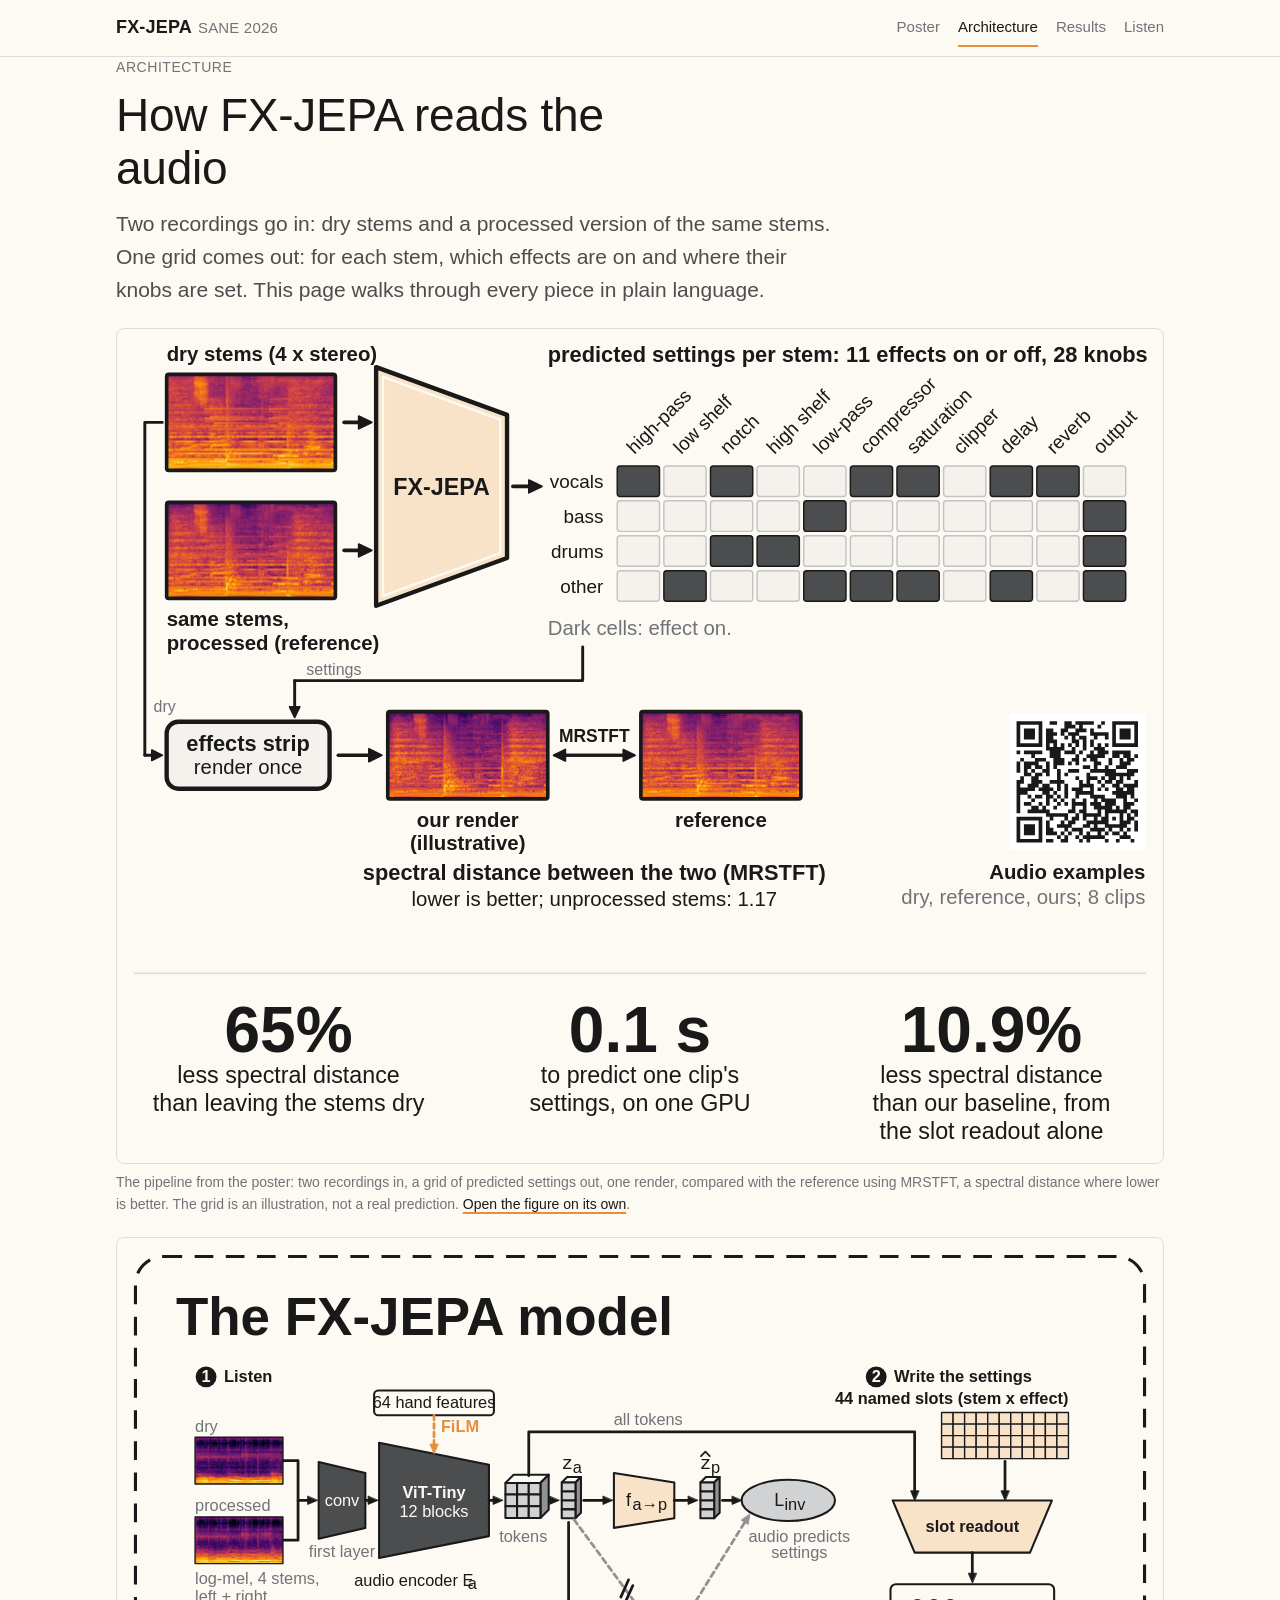
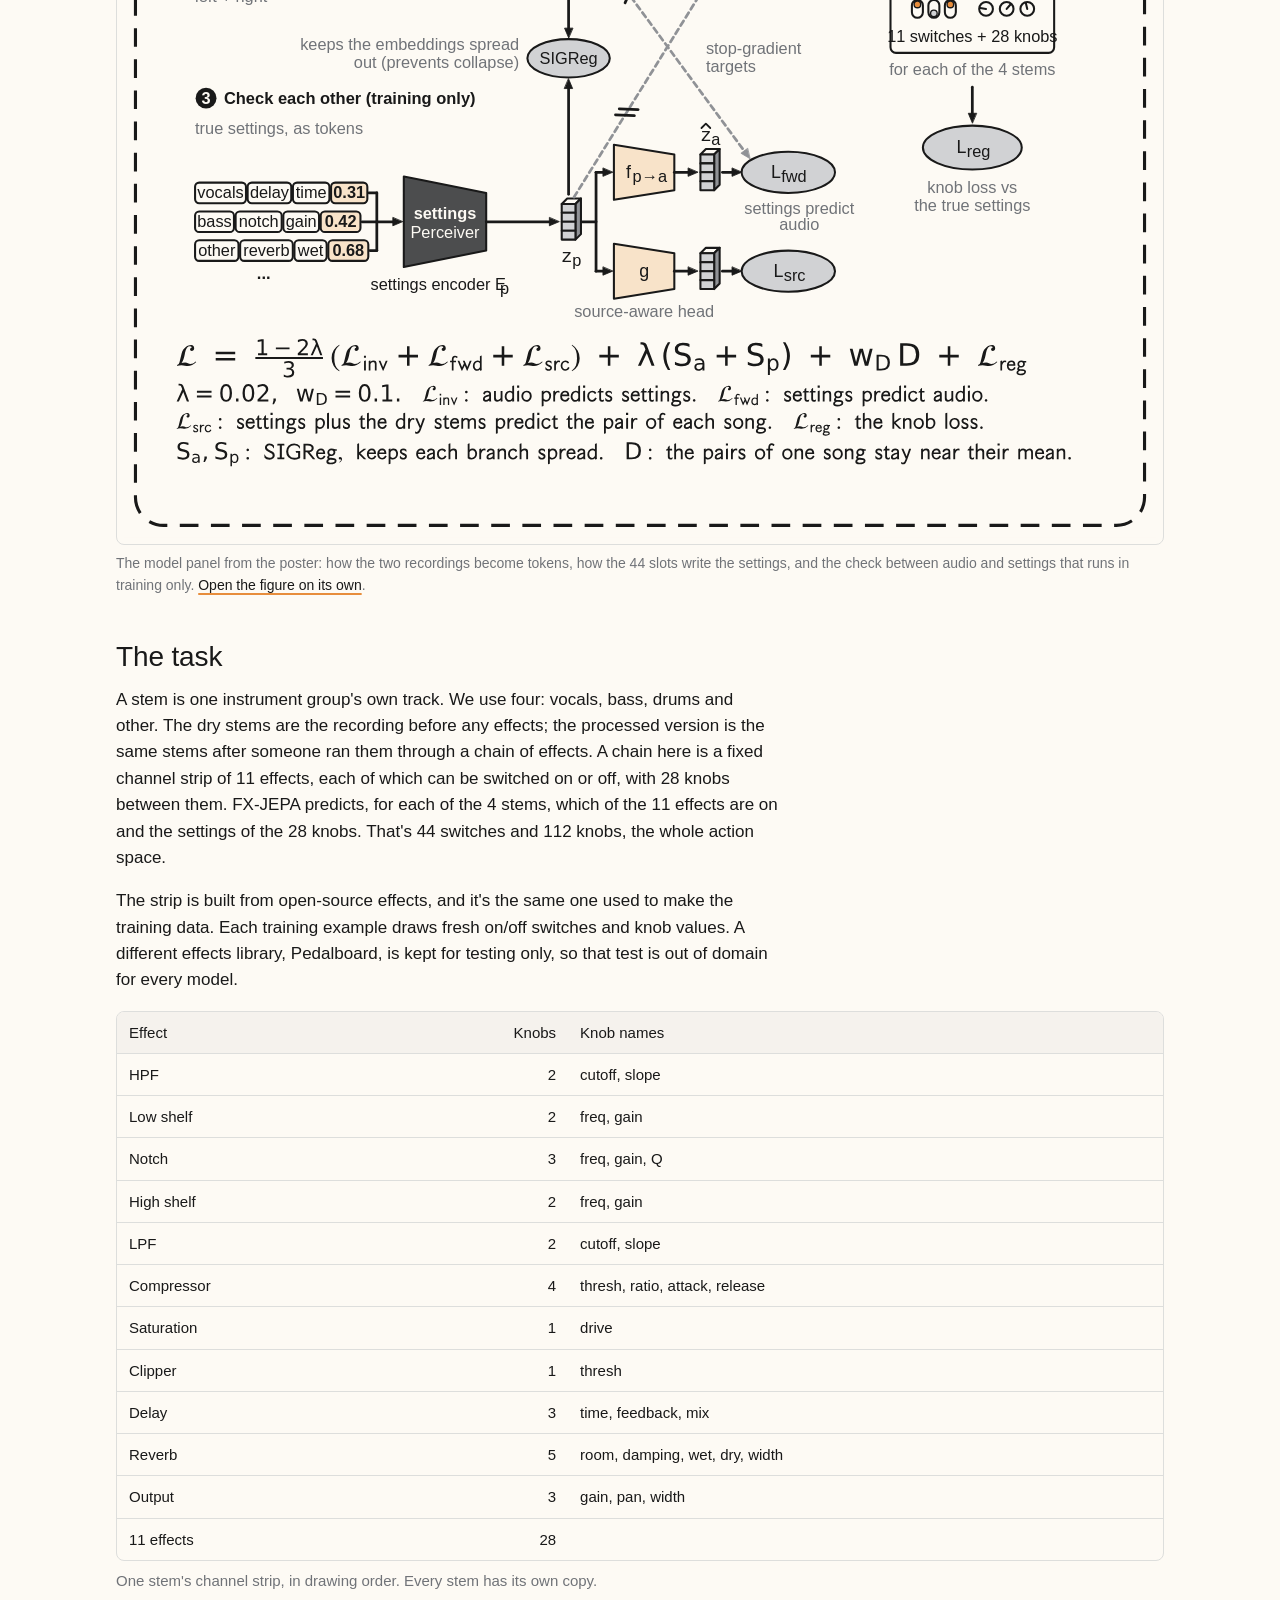
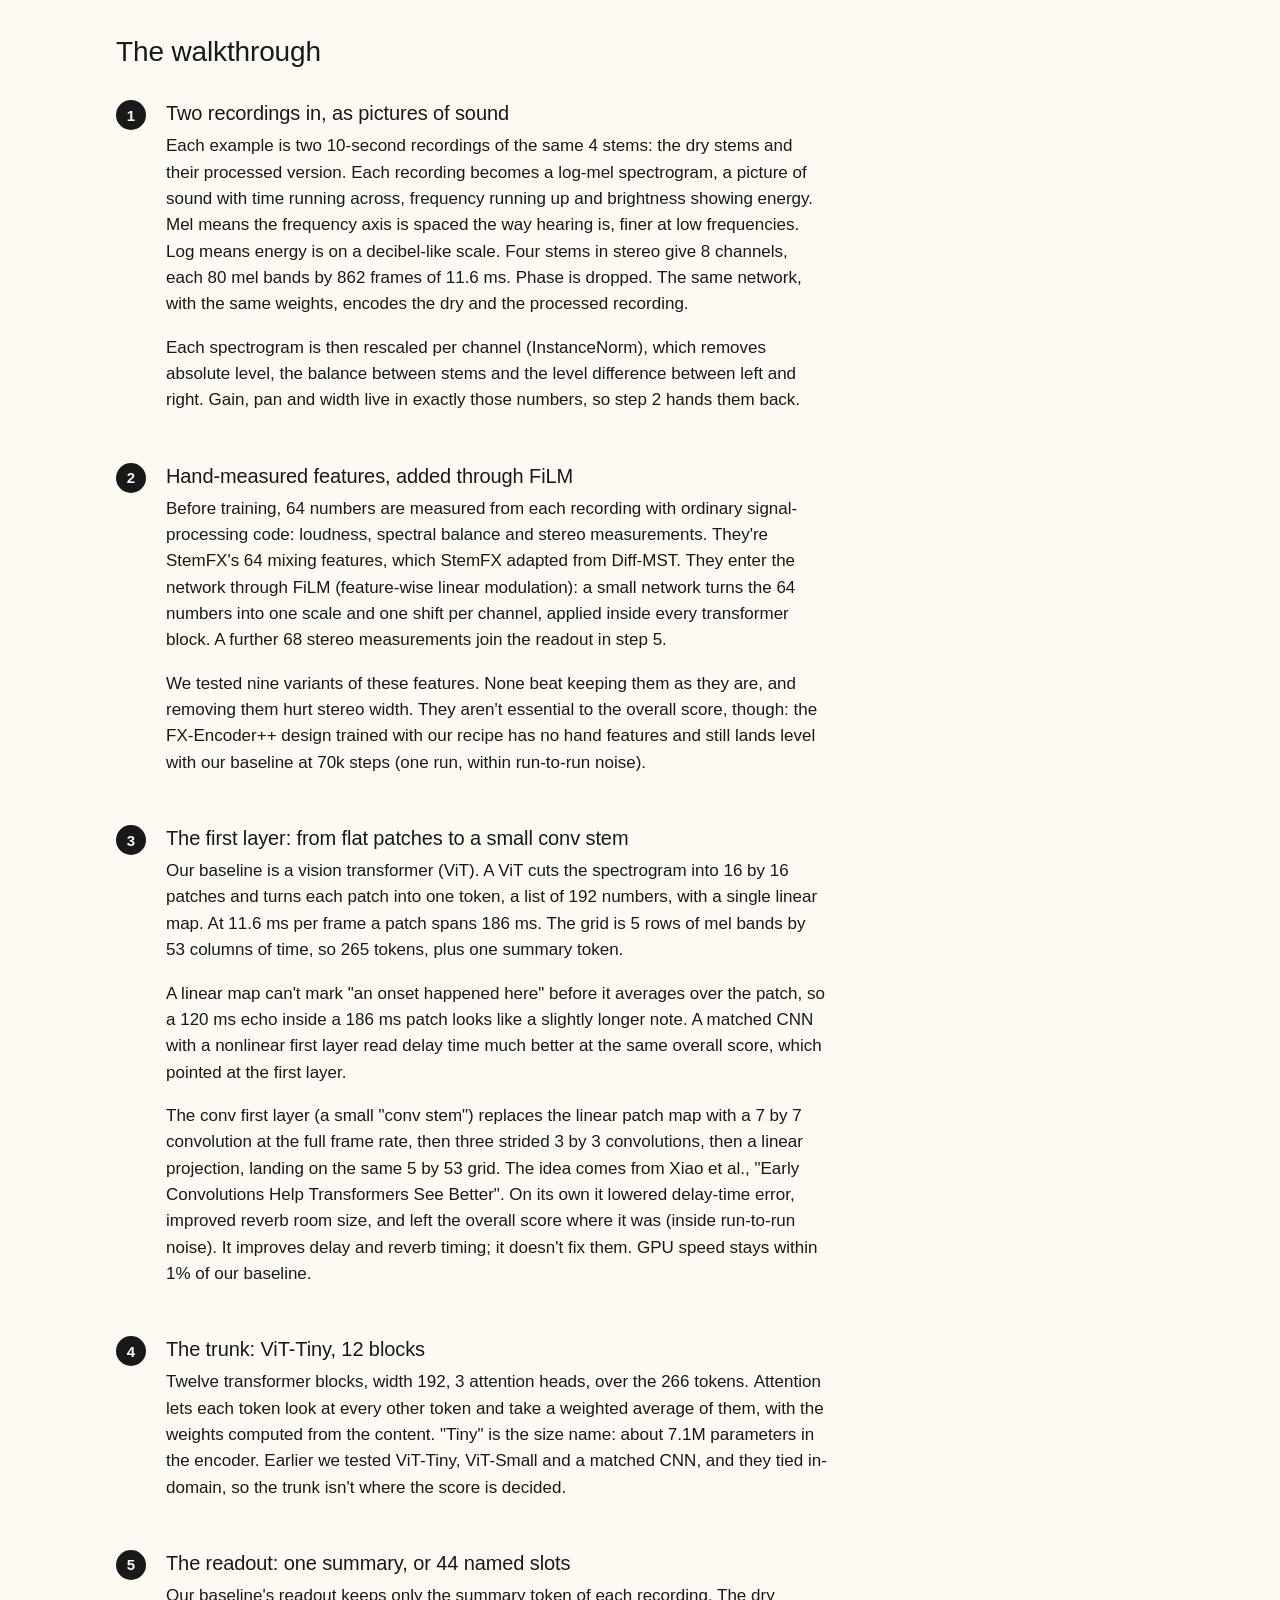
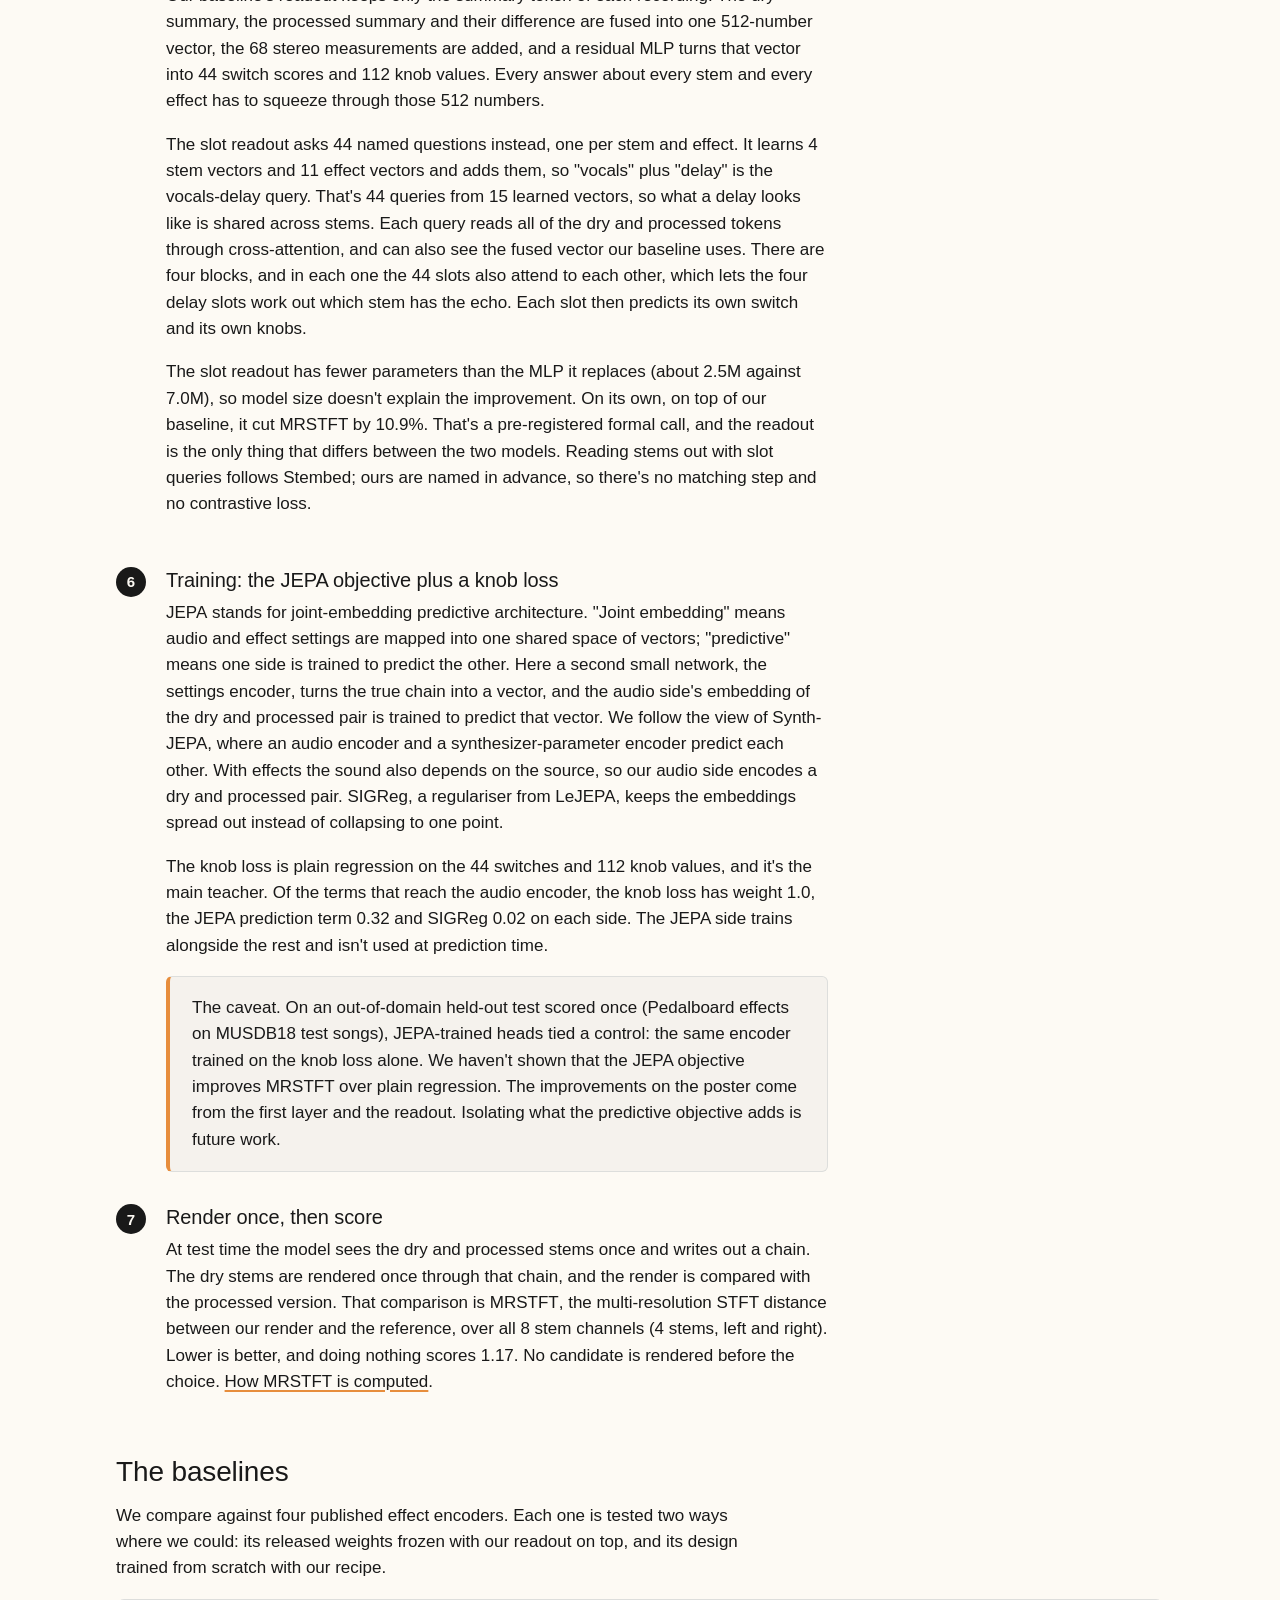
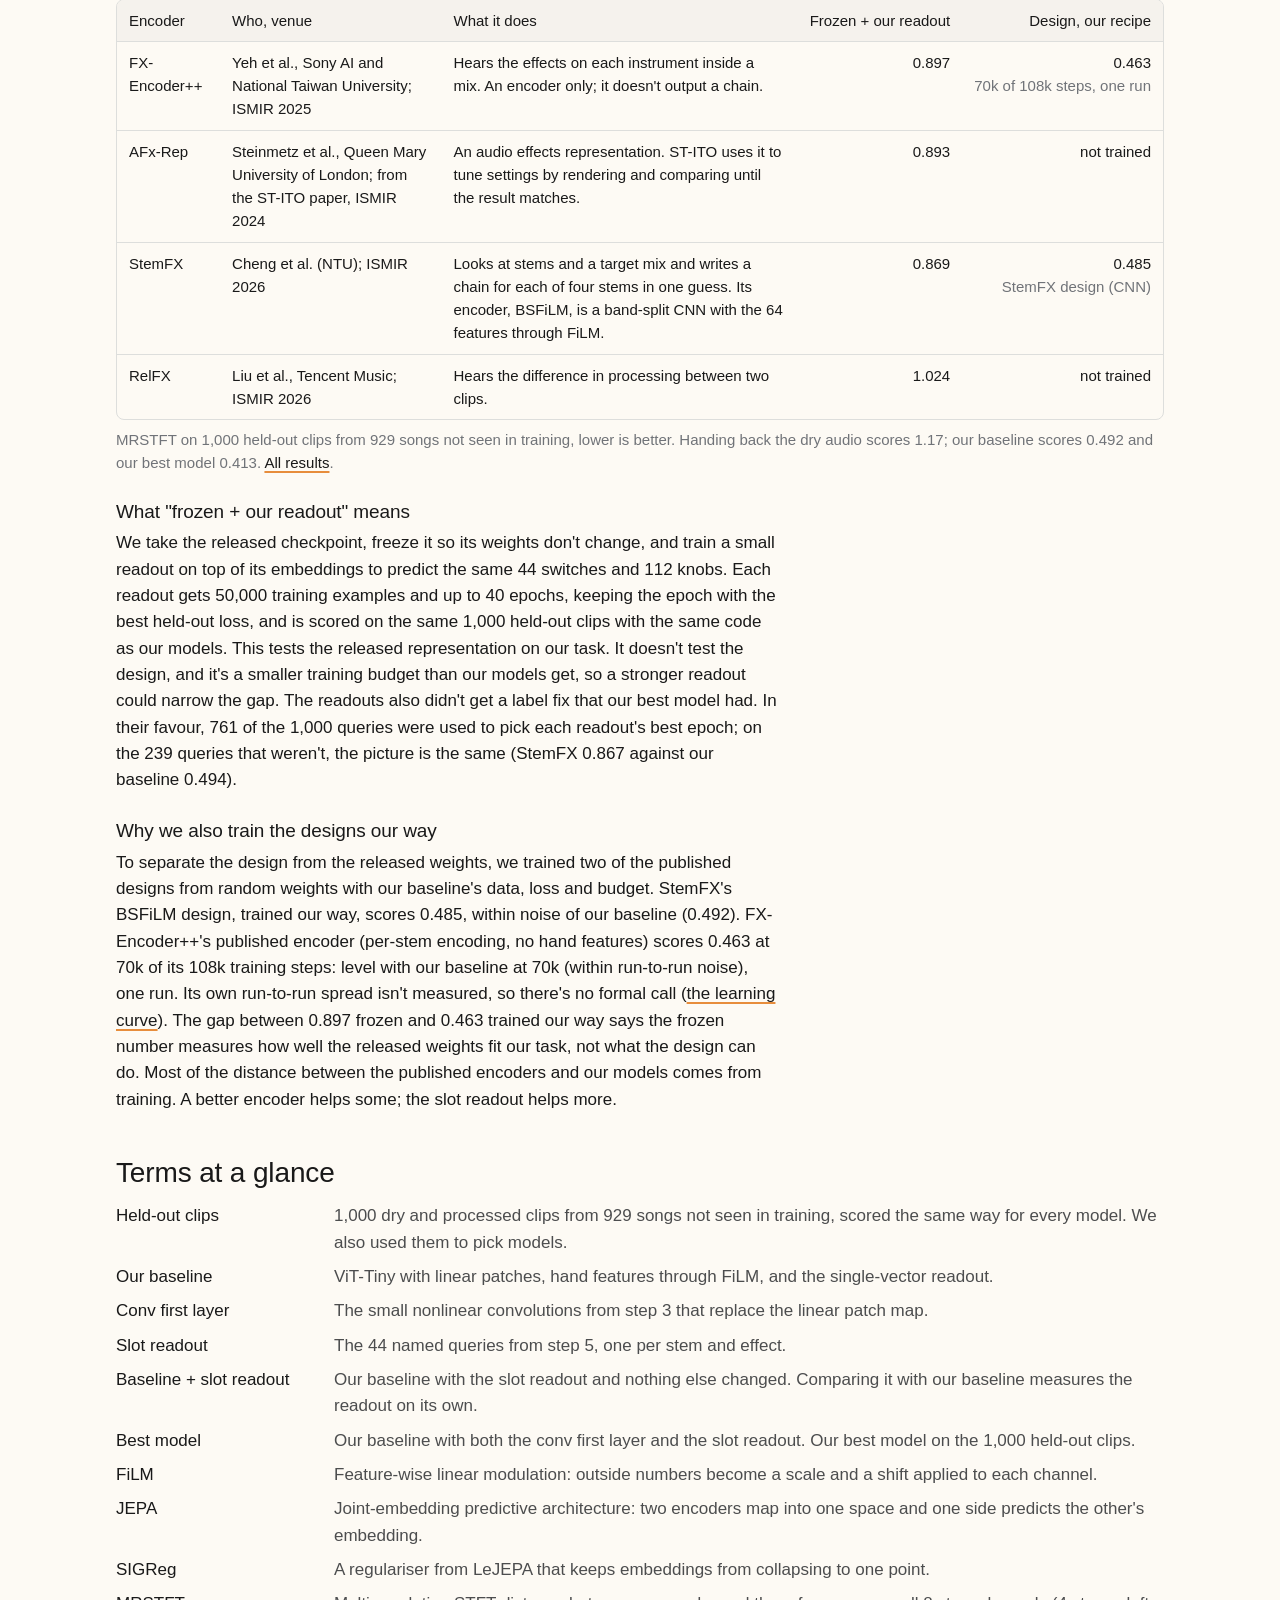
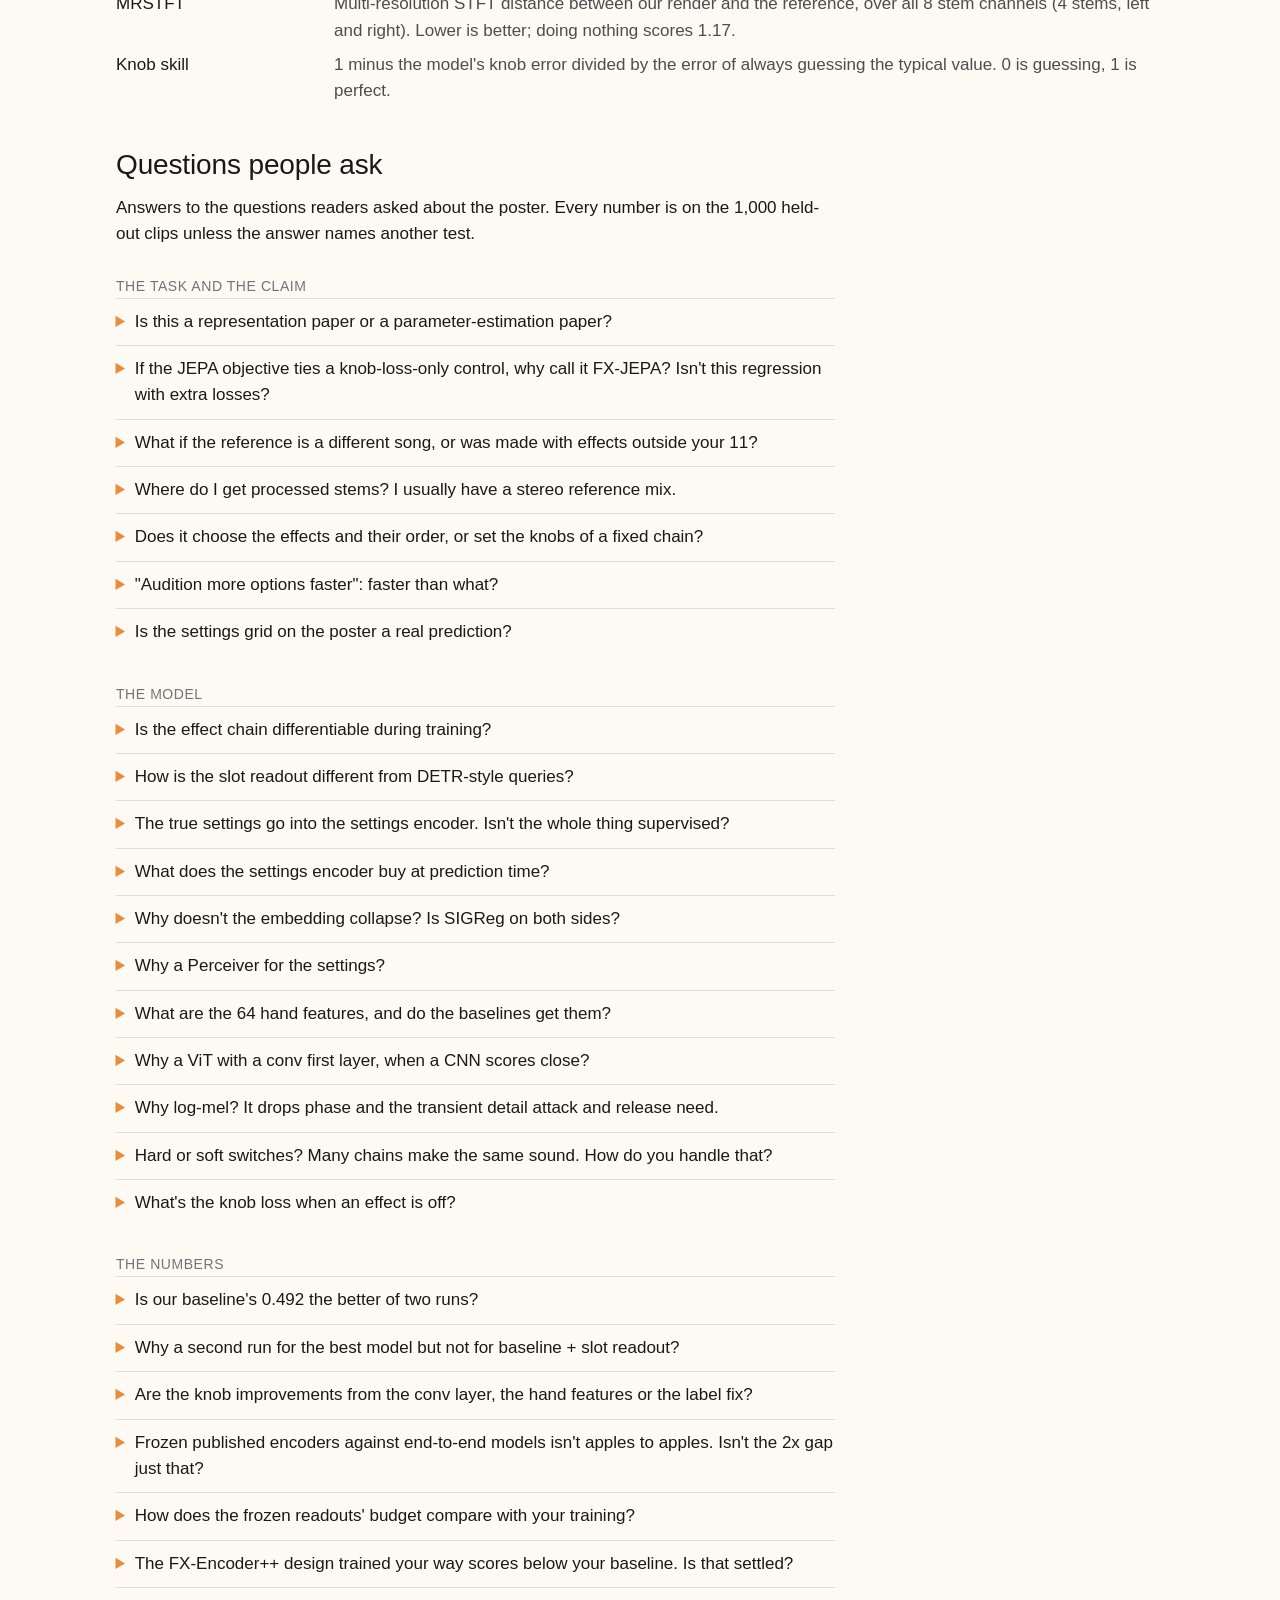
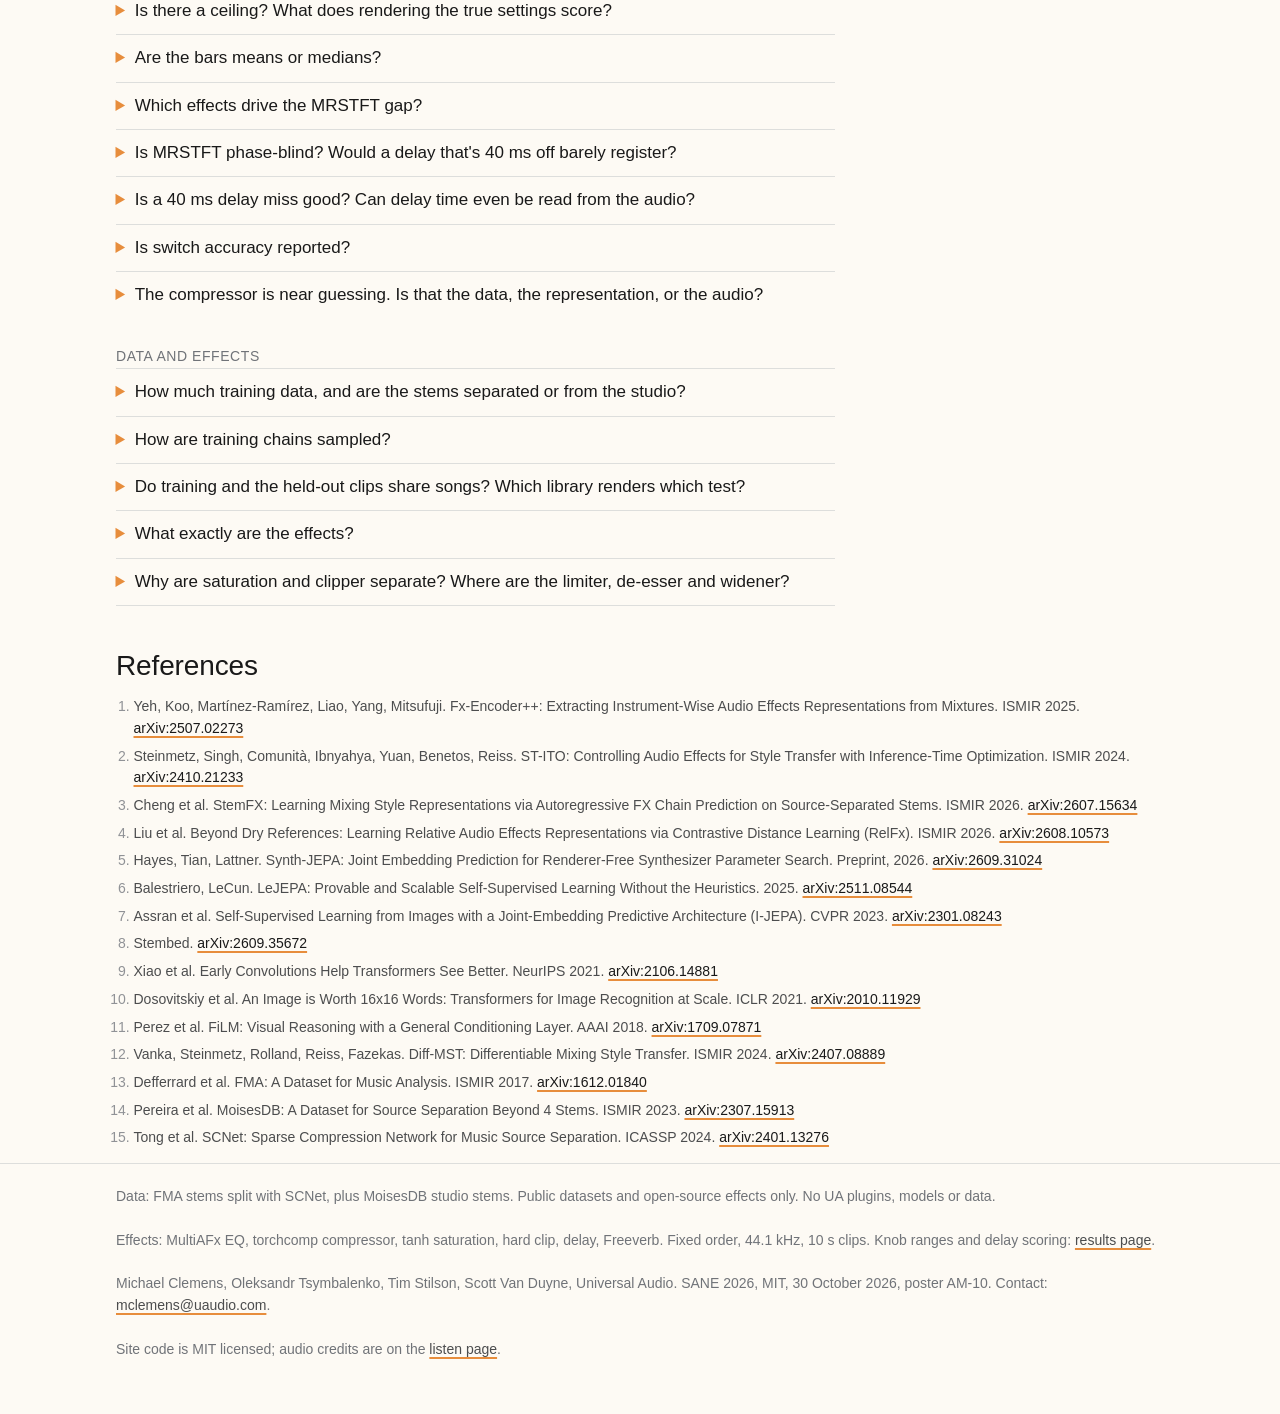
==== docs/architecture.html @ b6325119 "FX-JEPA SANE 2026 companion site" ====
<!doctype html>
<html lang="en">
<head>
<meta charset="utf-8">
<meta name="viewport" content="width=device-width, initial-scale=1">
<title>FX-JEPA Architecture</title>
<meta name="description" content="How FX-JEPA reads a dry and processed recording and predicts the effect chain, with every term defined, the four published encoders it is compared against, and answers to questions readers ask.">
<link rel="icon" href="data:,">
<link rel="stylesheet" href="assets/site.css">
</head>
<body>
<header class="site-head">
  <div class="wrap">
    <a class="brand" href="index.html">FX-JEPA<span>SANE 2026</span></a>
    <nav class="nav" aria-label="Pages">
      <a href="index.html">Poster</a>
      <a href="architecture.html" aria-current="page">Architecture</a>
      <a href="results.html">Results</a>
      <a href="listen.html">Listen</a>
    </nav>
  </div>
</header>

<main class="wrap">
  <div class="kicker">Architecture</div>
  <h1 class="page-title">How FX-JEPA reads the audio</h1>
  <p class="lede">Two recordings go in: dry stems and a processed version of the same stems. One grid comes out: for each stem, which effects are on and where their knobs are set. This page walks through every piece in plain language.</p>

  <figure class="fig">
    <div class="frame">
<!-- BEGIN:fig-hero -->
<svg xmlns="http://www.w3.org/2000/svg" xmlns:xlink="http://www.w3.org/1999/xlink" viewBox="701.2 226.0 710.8 565.0" role="img" aria-labelledby="title-hero">
<title id="title-hero">The pipeline from the poster: the dry stems and the same stems processed, drawn as spectrograms, go into FX-JEPA, which predicts a settings grid: for each of 4 stems, 11 effects on or off and 28 knobs. The dry stems are rendered once and the render is compared with the reference using MRSTFT, a spectral distance where lower is better. The grid and the example settings under it are illustrations, not a real prediction. Beside the pipeline, three numbers: -10.9% for the slot readout added to our baseline with the same encoder, -16% for the best model against our baseline (second run -10%), and a tie between the JEPA objective and knob loss alone on a held-out test scored once, with earlier models.</title>
<rect x="701.2" y="226.0" width="710.8" height="565.0" fill="#FDFAF4"/>
<g id="fig-hero-hero_strip">
<image x="731.2" y="253.08" width="116" height="66" preserveAspectRatio="none" xlink:href="[data-uri]"/>
<rect x="731.2" y="253.08" width="116" height="66" fill="none" stroke="#191919" stroke-width="2.5" rx="1.5" ry="1.5" stroke-linejoin="round"/>
<text x="731.2" y="244.08" font-family="Helvetica Now Display, Helvetica Neue, Helvetica, Arial, sans-serif" font-size="14" font-weight="700" fill="#191919" text-anchor="start">dry stems (4 x stereo)</text>
<image x="731.2" y="341.08" width="116" height="66" preserveAspectRatio="none" xlink:href="[data-uri]"/>
<rect x="731.2" y="341.08" width="116" height="66" fill="none" stroke="#191919" stroke-width="2.5" rx="1.5" ry="1.5" stroke-linejoin="round"/>
<text x="731.2" y="426.16" font-family="Helvetica Now Display, Helvetica Neue, Helvetica, Arial, sans-serif" font-size="14" font-weight="700" fill="#191919" text-anchor="start">same stems,</text>
<text x="731.2" y="442.26" font-family="Helvetica Now Display, Helvetica Neue, Helvetica, Arial, sans-serif" font-size="14" font-weight="700" fill="#191919" text-anchor="start">processed (reference)</text>
<polygon points="875.2,248.08 965.2,280.88 965.2,379.28 875.2,412.08" fill="#F8E3C9" stroke="#191919" stroke-width="3" stroke-linejoin="round"/>
<polygon points="879.9,254.795 960.5,284.17 960.5,375.99 879.9,405.365" fill="none" stroke="#FDFAF4" stroke-width="1.6" stroke-linejoin="round"/>
<text x="920.2" y="335.68" font-family="Helvetica Now Display, Helvetica Neue, Helvetica, Arial, sans-serif" font-size="16" font-weight="700" fill="#191919" text-anchor="middle">FX-JEPA</text>
<line x1="853.2" y1="286.08" x2="866.2" y2="286.08" stroke="#191919" stroke-width="2.5" stroke-linecap="round"/>
<polygon points="863.212,281.696 872.2,286.08 863.212,290.464" fill="#191919" stroke="#191919" stroke-width="1.2" stroke-linejoin="round"/>
<line x1="853.2" y1="374.08" x2="866.2" y2="374.08" stroke="#191919" stroke-width="2.5" stroke-linecap="round"/>
<polygon points="863.212,369.696 872.2,374.08 863.212,378.464" fill="#191919" stroke="#191919" stroke-width="1.2" stroke-linejoin="round"/>
<text x="993.2" y="244.8" font-family="Helvetica Now Display, Helvetica Neue, Helvetica, Arial, sans-serif" font-size="15" font-weight="700" fill="#191919" text-anchor="start">predicted settings per stem: 11 effects on or off, 28 knobs</text>
<text x="1052.882" y="308.497" font-family="Helvetica Now Display, Helvetica Neue, Helvetica, Arial, sans-serif" font-size="13" font-weight="400" fill="#191919" text-anchor="start" transform="rotate(-45 1052.882 308.497)">high-pass</text>
<text x="1084.931" y="308.497" font-family="Helvetica Now Display, Helvetica Neue, Helvetica, Arial, sans-serif" font-size="13" font-weight="400" fill="#191919" text-anchor="start" transform="rotate(-45 1084.931 308.497)">low shelf</text>
<text x="1116.98" y="308.497" font-family="Helvetica Now Display, Helvetica Neue, Helvetica, Arial, sans-serif" font-size="13" font-weight="400" fill="#191919" text-anchor="start" transform="rotate(-45 1116.98 308.497)">notch</text>
<text x="1149.03" y="308.497" font-family="Helvetica Now Display, Helvetica Neue, Helvetica, Arial, sans-serif" font-size="13" font-weight="400" fill="#191919" text-anchor="start" transform="rotate(-45 1149.03 308.497)">high shelf</text>
<text x="1181.079" y="308.497" font-family="Helvetica Now Display, Helvetica Neue, Helvetica, Arial, sans-serif" font-size="13" font-weight="400" fill="#191919" text-anchor="start" transform="rotate(-45 1181.079 308.497)">low-pass</text>
<text x="1213.129" y="308.497" font-family="Helvetica Now Display, Helvetica Neue, Helvetica, Arial, sans-serif" font-size="13" font-weight="400" fill="#191919" text-anchor="start" transform="rotate(-45 1213.129 308.497)">compressor</text>
<text x="1245.178" y="308.497" font-family="Helvetica Now Display, Helvetica Neue, Helvetica, Arial, sans-serif" font-size="13" font-weight="400" fill="#191919" text-anchor="start" transform="rotate(-45 1245.178 308.497)">saturation</text>
<text x="1277.227" y="308.497" font-family="Helvetica Now Display, Helvetica Neue, Helvetica, Arial, sans-serif" font-size="13" font-weight="400" fill="#191919" text-anchor="start" transform="rotate(-45 1277.227 308.497)">clipper</text>
<text x="1309.277" y="308.497" font-family="Helvetica Now Display, Helvetica Neue, Helvetica, Arial, sans-serif" font-size="13" font-weight="400" fill="#191919" text-anchor="start" transform="rotate(-45 1309.277 308.497)">delay</text>
<text x="1341.326" y="308.497" font-family="Helvetica Now Display, Helvetica Neue, Helvetica, Arial, sans-serif" font-size="13" font-weight="400" fill="#191919" text-anchor="start" transform="rotate(-45 1341.326 308.497)">reverb</text>
<text x="1373.375" y="308.497" font-family="Helvetica Now Display, Helvetica Neue, Helvetica, Arial, sans-serif" font-size="13" font-weight="400" fill="#191919" text-anchor="start" transform="rotate(-45 1373.375 308.497)">output</text>
<text x="1031.457" y="331.047" font-family="Helvetica Now Display, Helvetica Neue, Helvetica, Arial, sans-serif" font-size="13" font-weight="400" fill="#191919" text-anchor="end">vocals</text>
<rect x="1040.957" y="315.997" width="29.049" height="21" fill="#4c4d4e" stroke="#191919" stroke-width="1" rx="2" ry="2" stroke-linejoin="round"/>
<rect x="1073.006" y="315.997" width="29.049" height="21" fill="#F5F2ED" stroke="#C4C4C4" stroke-width="1" rx="2" ry="2" stroke-linejoin="round"/>
<rect x="1105.056" y="315.997" width="29.049" height="21" fill="#4c4d4e" stroke="#191919" stroke-width="1" rx="2" ry="2" stroke-linejoin="round"/>
<rect x="1137.105" y="315.997" width="29.049" height="21" fill="#F5F2ED" stroke="#C4C4C4" stroke-width="1" rx="2" ry="2" stroke-linejoin="round"/>
<rect x="1169.154" y="315.997" width="29.049" height="21" fill="#F5F2ED" stroke="#C4C4C4" stroke-width="1" rx="2" ry="2" stroke-linejoin="round"/>
<rect x="1201.204" y="315.997" width="29.049" height="21" fill="#4c4d4e" stroke="#191919" stroke-width="1" rx="2" ry="2" stroke-linejoin="round"/>
<rect x="1233.253" y="315.997" width="29.049" height="21" fill="#4c4d4e" stroke="#191919" stroke-width="1" rx="2" ry="2" stroke-linejoin="round"/>
<rect x="1265.303" y="315.997" width="29.049" height="21" fill="#F5F2ED" stroke="#C4C4C4" stroke-width="1" rx="2" ry="2" stroke-linejoin="round"/>
<rect x="1297.352" y="315.997" width="29.049" height="21" fill="#4c4d4e" stroke="#191919" stroke-width="1" rx="2" ry="2" stroke-linejoin="round"/>
<rect x="1329.401" y="315.997" width="29.049" height="21" fill="#4c4d4e" stroke="#191919" stroke-width="1" rx="2" ry="2" stroke-linejoin="round"/>
<rect x="1361.451" y="315.997" width="29.049" height="21" fill="#F5F2ED" stroke="#C4C4C4" stroke-width="1" rx="2" ry="2" stroke-linejoin="round"/>
<text x="1031.457" y="355.047" font-family="Helvetica Now Display, Helvetica Neue, Helvetica, Arial, sans-serif" font-size="13" font-weight="400" fill="#191919" text-anchor="end">bass</text>
<rect x="1040.957" y="339.997" width="29.049" height="21" fill="#F5F2ED" stroke="#C4C4C4" stroke-width="1" rx="2" ry="2" stroke-linejoin="round"/>
<rect x="1073.006" y="339.997" width="29.049" height="21" fill="#F5F2ED" stroke="#C4C4C4" stroke-width="1" rx="2" ry="2" stroke-linejoin="round"/>
<rect x="1105.056" y="339.997" width="29.049" height="21" fill="#F5F2ED" stroke="#C4C4C4" stroke-width="1" rx="2" ry="2" stroke-linejoin="round"/>
<rect x="1137.105" y="339.997" width="29.049" height="21" fill="#F5F2ED" stroke="#C4C4C4" stroke-width="1" rx="2" ry="2" stroke-linejoin="round"/>
<rect x="1169.154" y="339.997" width="29.049" height="21" fill="#4c4d4e" stroke="#191919" stroke-width="1" rx="2" ry="2" stroke-linejoin="round"/>
<rect x="1201.204" y="339.997" width="29.049" height="21" fill="#F5F2ED" stroke="#C4C4C4" stroke-width="1" rx="2" ry="2" stroke-linejoin="round"/>
<rect x="1233.253" y="339.997" width="29.049" height="21" fill="#F5F2ED" stroke="#C4C4C4" stroke-width="1" rx="2" ry="2" stroke-linejoin="round"/>
<rect x="1265.303" y="339.997" width="29.049" height="21" fill="#F5F2ED" stroke="#C4C4C4" stroke-width="1" rx="2" ry="2" stroke-linejoin="round"/>
<rect x="1297.352" y="339.997" width="29.049" height="21" fill="#F5F2ED" stroke="#C4C4C4" stroke-width="1" rx="2" ry="2" stroke-linejoin="round"/>
<rect x="1329.401" y="339.997" width="29.049" height="21" fill="#F5F2ED" stroke="#C4C4C4" stroke-width="1" rx="2" ry="2" stroke-linejoin="round"/>
<rect x="1361.451" y="339.997" width="29.049" height="21" fill="#4c4d4e" stroke="#191919" stroke-width="1" rx="2" ry="2" stroke-linejoin="round"/>
<text x="1031.457" y="379.047" font-family="Helvetica Now Display, Helvetica Neue, Helvetica, Arial, sans-serif" font-size="13" font-weight="400" fill="#191919" text-anchor="end">drums</text>
<rect x="1040.957" y="363.997" width="29.049" height="21" fill="#F5F2ED" stroke="#C4C4C4" stroke-width="1" rx="2" ry="2" stroke-linejoin="round"/>
<rect x="1073.006" y="363.997" width="29.049" height="21" fill="#F5F2ED" stroke="#C4C4C4" stroke-width="1" rx="2" ry="2" stroke-linejoin="round"/>
<rect x="1105.056" y="363.997" width="29.049" height="21" fill="#4c4d4e" stroke="#191919" stroke-width="1" rx="2" ry="2" stroke-linejoin="round"/>
<rect x="1137.105" y="363.997" width="29.049" height="21" fill="#4c4d4e" stroke="#191919" stroke-width="1" rx="2" ry="2" stroke-linejoin="round"/>
<rect x="1169.154" y="363.997" width="29.049" height="21" fill="#F5F2ED" stroke="#C4C4C4" stroke-width="1" rx="2" ry="2" stroke-linejoin="round"/>
<rect x="1201.204" y="363.997" width="29.049" height="21" fill="#F5F2ED" stroke="#C4C4C4" stroke-width="1" rx="2" ry="2" stroke-linejoin="round"/>
<rect x="1233.253" y="363.997" width="29.049" height="21" fill="#F5F2ED" stroke="#C4C4C4" stroke-width="1" rx="2" ry="2" stroke-linejoin="round"/>
<rect x="1265.303" y="363.997" width="29.049" height="21" fill="#F5F2ED" stroke="#C4C4C4" stroke-width="1" rx="2" ry="2" stroke-linejoin="round"/>
<rect x="1297.352" y="363.997" width="29.049" height="21" fill="#F5F2ED" stroke="#C4C4C4" stroke-width="1" rx="2" ry="2" stroke-linejoin="round"/>
<rect x="1329.401" y="363.997" width="29.049" height="21" fill="#F5F2ED" stroke="#C4C4C4" stroke-width="1" rx="2" ry="2" stroke-linejoin="round"/>
<rect x="1361.451" y="363.997" width="29.049" height="21" fill="#4c4d4e" stroke="#191919" stroke-width="1" rx="2" ry="2" stroke-linejoin="round"/>
<text x="1031.457" y="403.047" font-family="Helvetica Now Display, Helvetica Neue, Helvetica, Arial, sans-serif" font-size="13" font-weight="400" fill="#191919" text-anchor="end">other</text>
<rect x="1040.957" y="387.997" width="29.049" height="21" fill="#F5F2ED" stroke="#C4C4C4" stroke-width="1" rx="2" ry="2" stroke-linejoin="round"/>
<rect x="1073.006" y="387.997" width="29.049" height="21" fill="#4c4d4e" stroke="#191919" stroke-width="1" rx="2" ry="2" stroke-linejoin="round"/>
<rect x="1105.056" y="387.997" width="29.049" height="21" fill="#F5F2ED" stroke="#C4C4C4" stroke-width="1" rx="2" ry="2" stroke-linejoin="round"/>
<rect x="1137.105" y="387.997" width="29.049" height="21" fill="#F5F2ED" stroke="#C4C4C4" stroke-width="1" rx="2" ry="2" stroke-linejoin="round"/>
<rect x="1169.154" y="387.997" width="29.049" height="21" fill="#4c4d4e" stroke="#191919" stroke-width="1" rx="2" ry="2" stroke-linejoin="round"/>
<rect x="1201.204" y="387.997" width="29.049" height="21" fill="#4c4d4e" stroke="#191919" stroke-width="1" rx="2" ry="2" stroke-linejoin="round"/>
<rect x="1233.253" y="387.997" width="29.049" height="21" fill="#4c4d4e" stroke="#191919" stroke-width="1" rx="2" ry="2" stroke-linejoin="round"/>
<rect x="1265.303" y="387.997" width="29.049" height="21" fill="#F5F2ED" stroke="#C4C4C4" stroke-width="1" rx="2" ry="2" stroke-linejoin="round"/>
<rect x="1297.352" y="387.997" width="29.049" height="21" fill="#4c4d4e" stroke="#191919" stroke-width="1" rx="2" ry="2" stroke-linejoin="round"/>
<rect x="1329.401" y="387.997" width="29.049" height="21" fill="#F5F2ED" stroke="#C4C4C4" stroke-width="1" rx="2" ry="2" stroke-linejoin="round"/>
<rect x="1361.451" y="387.997" width="29.049" height="21" fill="#4c4d4e" stroke="#191919" stroke-width="1" rx="2" ry="2" stroke-linejoin="round"/>
<line x1="969.2" y1="330.08" x2="983.2" y2="330.08" stroke="#191919" stroke-width="2.5" stroke-linecap="round"/>
<polygon points="980.212,325.696 989.2,330.08 980.212,334.464" fill="#191919" stroke="#191919" stroke-width="1.2" stroke-linejoin="round"/>
<text x="993.2" y="432.577" font-family="Helvetica Now Display, Helvetica Neue, Helvetica, Arial, sans-serif" font-size="14" font-weight="400" fill="#707378" text-anchor="start">Dark cells: effect on.</text>
<path d="M739.2 491.89H835.2A8 8 0 0 1 843.2 499.89V529.89A8 8 0 0 1 835.2 537.89H739.2A8 8 0 0 1 731.2 529.89V499.89A8 8 0 0 1 739.2 491.89Z" fill="#F5F2ED" stroke="#191919" stroke-width="3" stroke-linecap="round" stroke-linejoin="round"/>
<text x="787.2" y="511.89" font-family="Helvetica Now Display, Helvetica Neue, Helvetica, Arial, sans-serif" font-size="15" font-weight="700" fill="#191919" text-anchor="middle">effects strip</text>
<text x="787.2" y="527.49" font-family="Helvetica Now Display, Helvetica Neue, Helvetica, Arial, sans-serif" font-size="14" font-weight="400" fill="#191919" text-anchor="middle">render once</text>
<path d="M728.2 286.08H716.2V514.89" fill="none" stroke="#191919" stroke-width="2" stroke-linecap="round" stroke-linejoin="round"/>
<line x1="716.2" y1="514.89" x2="723.4" y2="514.89" stroke="#191919" stroke-width="2" stroke-linecap="round"/>
<polygon points="721.01,511.383 728.2,514.89 721.01,518.397" fill="#191919" stroke="#191919" stroke-width="1.2" stroke-linejoin="round"/>
<text x="722.2" y="484.89" font-family="Helvetica Now Display, Helvetica Neue, Helvetica, Arial, sans-serif" font-size="11" font-weight="400" fill="#707378" text-anchor="start">dry</text>
<path d="M1017.2 440.497V463.575H819.2" fill="none" stroke="#191919" stroke-width="2" stroke-linecap="round" stroke-linejoin="round"/>
<line x1="819.2" y1="463.575" x2="819.2" y2="484.09" stroke="#191919" stroke-width="2" stroke-linecap="round"/>
<polygon points="822.707,481.7 819.2,488.89 815.693,481.7" fill="#191919" stroke="#191919" stroke-width="1.2" stroke-linejoin="round"/>
<text x="827.2" y="459.575" font-family="Helvetica Now Display, Helvetica Neue, Helvetica, Arial, sans-serif" font-size="11" font-weight="400" fill="#707378" text-anchor="start">settings</text>
<line x1="849.2" y1="514.89" x2="873.2" y2="514.89" stroke="#191919" stroke-width="2.5" stroke-linecap="round"/>
<polygon points="870.212,510.506 879.2,514.89 870.212,519.274" fill="#191919" stroke="#191919" stroke-width="1.2" stroke-linejoin="round"/>
<image x="883.2" y="484.89" width="110" height="60" preserveAspectRatio="none" xlink:href="[data-uri]"/>
<rect x="883.2" y="484.89" width="110" height="60" fill="none" stroke="#191919" stroke-width="2.5" rx="1.5" ry="1.5" stroke-linejoin="round"/>
<text x="938.2" y="563.97" font-family="Helvetica Now Display, Helvetica Neue, Helvetica, Arial, sans-serif" font-size="14" font-weight="700" fill="#191919" text-anchor="middle">our render</text>
<text x="938.2" y="580.07" font-family="Helvetica Now Display, Helvetica Neue, Helvetica, Arial, sans-serif" font-size="14" font-weight="700" fill="#191919" text-anchor="middle">(illustrative)</text>
<line x1="998.2" y1="514.89" x2="1047.8" y2="514.89" stroke="#191919" stroke-width="2.2" stroke-linecap="round"/>
<polygon points="1045.111,510.945 1053.2,514.89 1045.111,518.835" fill="#191919" stroke="#191919" stroke-width="1.2" stroke-linejoin="round"/>
<line x1="1052.2" y1="514.89" x2="1002.6" y2="514.89" stroke="#191919" stroke-width="2.2" stroke-linecap="round"/>
<polygon points="1005.289,518.835 997.2,514.89 1005.289,510.945" fill="#191919" stroke="#191919" stroke-width="1.2" stroke-linejoin="round"/>
<text x="1025.2" y="505.89" font-family="Helvetica Now Display, Helvetica Neue, Helvetica, Arial, sans-serif" font-size="12" font-weight="700" fill="#191919" text-anchor="middle">MRSTFT</text>
<image x="1057.2" y="484.89" width="110" height="60" preserveAspectRatio="none" xlink:href="[data-uri]"/>
<rect x="1057.2" y="484.89" width="110" height="60" fill="none" stroke="#191919" stroke-width="2.5" rx="1.5" ry="1.5" stroke-linejoin="round"/>
<text x="1112.2" y="563.97" font-family="Helvetica Now Display, Helvetica Neue, Helvetica, Arial, sans-serif" font-size="14" font-weight="700" fill="#191919" text-anchor="middle">reference</text>
<text x="1025.2" y="600.87" font-family="Helvetica Now Display, Helvetica Neue, Helvetica, Arial, sans-serif" font-size="15" font-weight="700" fill="#191919" text-anchor="middle">spectral distance between the two (MRSTFT)</text>
<text x="1025.2" y="618.37" font-family="Helvetica Now Display, Helvetica Neue, Helvetica, Arial, sans-serif" font-size="14" font-weight="400" fill="#191919" text-anchor="middle">lower is better; unprocessed stems: 1.17</text>
<g id="fig-hero-qr"><rect x="1310.4" y="486.39" width="93.6" height="93.6" fill="#FFFFFF"/><path d="M1315.459 491.449h17.708v2.53h-17.708zM1338.227 491.449h5.059v2.53h-5.059zM1348.346 491.449h5.059v2.53h-5.059zM1355.935 491.449h12.649v2.53h-12.649zM1373.643 491.449h2.53v2.53h-2.53zM1381.232 491.449h17.708v2.53h-17.708zM1315.459 493.979h2.53v2.53h-2.53zM1330.638 493.979h2.53v2.53h-2.53zM1348.346 493.979h7.589v2.53h-7.589zM1358.465 493.979h2.53v2.53h-2.53zM1371.114 493.979h2.53v2.53h-2.53zM1381.232 493.979h2.53v2.53h-2.53zM1396.411 493.979h2.53v2.53h-2.53zM1315.459 496.509h2.53v2.53h-2.53zM1320.519 496.509h7.589v2.53h-7.589zM1330.638 496.509h2.53v2.53h-2.53zM1335.697 496.509h5.059v2.53h-5.059zM1345.816 496.509h5.059v2.53h-5.059zM1355.935 496.509h7.589v2.53h-7.589zM1366.054 496.509h2.53v2.53h-2.53zM1381.232 496.509h2.53v2.53h-2.53zM1386.292 496.509h7.589v2.53h-7.589zM1396.411 496.509h2.53v2.53h-2.53zM1315.459 499.039h2.53v2.53h-2.53zM1320.519 499.039h7.589v2.53h-7.589zM1330.638 499.039h2.53v2.53h-2.53zM1335.697 499.039h7.589v2.53h-7.589zM1345.816 499.039h2.53v2.53h-2.53zM1350.876 499.039h7.589v2.53h-7.589zM1366.054 499.039h12.649v2.53h-12.649zM1381.232 499.039h2.53v2.53h-2.53zM1386.292 499.039h7.589v2.53h-7.589zM1396.411 499.039h2.53v2.53h-2.53zM1315.459 501.568h2.53v2.53h-2.53zM1320.519 501.568h7.589v2.53h-7.589zM1330.638 501.568h2.53v2.53h-2.53zM1335.697 501.568h5.059v2.53h-5.059zM1348.346 501.568h2.53v2.53h-2.53zM1353.405 501.568h2.53v2.53h-2.53zM1358.465 501.568h5.059v2.53h-5.059zM1368.584 501.568h2.53v2.53h-2.53zM1376.173 501.568h2.53v2.53h-2.53zM1381.232 501.568h2.53v2.53h-2.53zM1386.292 501.568h7.589v2.53h-7.589zM1396.411 501.568h2.53v2.53h-2.53zM1315.459 504.098h2.53v2.53h-2.53zM1330.638 504.098h2.53v2.53h-2.53zM1335.697 504.098h7.589v2.53h-7.589zM1353.405 504.098h5.059v2.53h-5.059zM1360.995 504.098h2.53v2.53h-2.53zM1366.054 504.098h2.53v2.53h-2.53zM1381.232 504.098h2.53v2.53h-2.53zM1396.411 504.098h2.53v2.53h-2.53zM1315.459 506.628h17.708v2.53h-17.708zM1335.697 506.628h2.53v2.53h-2.53zM1340.757 506.628h2.53v2.53h-2.53zM1345.816 506.628h2.53v2.53h-2.53zM1350.876 506.628h2.53v2.53h-2.53zM1355.935 506.628h2.53v2.53h-2.53zM1360.995 506.628h2.53v2.53h-2.53zM1366.054 506.628h2.53v2.53h-2.53zM1371.114 506.628h2.53v2.53h-2.53zM1376.173 506.628h2.53v2.53h-2.53zM1381.232 506.628h17.708v2.53h-17.708zM1335.697 509.158h12.649v2.53h-12.649zM1353.405 509.158h2.53v2.53h-2.53zM1360.995 509.158h2.53v2.53h-2.53zM1368.584 509.158h7.589v2.53h-7.589zM1315.459 511.687h2.53v2.53h-2.53zM1320.519 511.687h12.649v2.53h-12.649zM1338.227 511.687h7.589v2.53h-7.589zM1348.346 511.687h7.589v2.53h-7.589zM1358.465 511.687h2.53v2.53h-2.53zM1366.054 511.687h2.53v2.53h-2.53zM1371.114 511.687h7.589v2.53h-7.589zM1381.232 511.687h12.649v2.53h-12.649zM1325.578 514.217h2.53v2.53h-2.53zM1338.227 514.217h7.589v2.53h-7.589zM1355.935 514.217h2.53v2.53h-2.53zM1363.524 514.217h12.649v2.53h-12.649zM1381.232 514.217h5.059v2.53h-5.059zM1388.822 514.217h5.059v2.53h-5.059zM1396.411 514.217h2.53v2.53h-2.53zM1317.989 516.747h2.53v2.53h-2.53zM1328.108 516.747h7.589v2.53h-7.589zM1340.757 516.747h7.589v2.53h-7.589zM1353.405 516.747h5.059v2.53h-5.059zM1360.995 516.747h2.53v2.53h-2.53zM1366.054 516.747h5.059v2.53h-5.059zM1378.703 516.747h2.53v2.53h-2.53zM1386.292 516.747h2.53v2.53h-2.53zM1391.351 516.747h5.059v2.53h-5.059zM1315.459 519.276h2.53v2.53h-2.53zM1320.519 519.276h10.119v2.53h-10.119zM1335.697 519.276h2.53v2.53h-2.53zM1340.757 519.276h7.589v2.53h-7.589zM1350.876 519.276h2.53v2.53h-2.53zM1355.935 519.276h2.53v2.53h-2.53zM1368.584 519.276h5.059v2.53h-5.059zM1378.703 519.276h2.53v2.53h-2.53zM1386.292 519.276h7.589v2.53h-7.589zM1315.459 521.806h2.53v2.53h-2.53zM1320.519 521.806h5.059v2.53h-5.059zM1328.108 521.806h5.059v2.53h-5.059zM1335.697 521.806h2.53v2.53h-2.53zM1340.757 521.806h2.53v2.53h-2.53zM1360.995 521.806h5.059v2.53h-5.059zM1368.584 521.806h2.53v2.53h-2.53zM1376.173 521.806h2.53v2.53h-2.53zM1383.762 521.806h7.589v2.53h-7.589zM1315.459 524.336h2.53v2.53h-2.53zM1320.519 524.336h2.53v2.53h-2.53zM1325.578 524.336h2.53v2.53h-2.53zM1333.168 524.336h5.059v2.53h-5.059zM1343.286 524.336h2.53v2.53h-2.53zM1350.876 524.336h7.589v2.53h-7.589zM1366.054 524.336h17.708v2.53h-17.708zM1391.351 524.336h7.589v2.53h-7.589zM1320.519 526.866h5.059v2.53h-5.059zM1328.108 526.866h5.059v2.53h-5.059zM1335.697 526.866h2.53v2.53h-2.53zM1343.286 526.866h2.53v2.53h-2.53zM1348.346 526.866h2.53v2.53h-2.53zM1363.524 526.866h2.53v2.53h-2.53zM1376.173 526.866h20.238v2.53h-20.238zM1317.989 529.395h2.53v2.53h-2.53zM1325.578 529.395h5.059v2.53h-5.059zM1343.286 529.395h2.53v2.53h-2.53zM1355.935 529.395h2.53v2.53h-2.53zM1363.524 529.395h7.589v2.53h-7.589zM1373.643 529.395h2.53v2.53h-2.53zM1378.703 529.395h5.059v2.53h-5.059zM1386.292 529.395h2.53v2.53h-2.53zM1391.351 529.395h2.53v2.53h-2.53zM1315.459 531.925h5.059v2.53h-5.059zM1325.578 531.925h7.589v2.53h-7.589zM1338.227 531.925h10.119v2.53h-10.119zM1358.465 531.925h2.53v2.53h-2.53zM1363.524 531.925h2.53v2.53h-2.53zM1371.114 531.925h2.53v2.53h-2.53zM1376.173 531.925h5.059v2.53h-5.059zM1383.762 531.925h5.059v2.53h-5.059zM1396.411 531.925h2.53v2.53h-2.53zM1315.459 534.455h2.53v2.53h-2.53zM1323.049 534.455h7.589v2.53h-7.589zM1333.168 534.455h5.059v2.53h-5.059zM1343.286 534.455h2.53v2.53h-2.53zM1348.346 534.455h2.53v2.53h-2.53zM1358.465 534.455h10.119v2.53h-10.119zM1373.643 534.455h2.53v2.53h-2.53zM1381.232 534.455h5.059v2.53h-5.059zM1388.822 534.455h10.119v2.53h-10.119zM1315.459 536.985h12.649v2.53h-12.649zM1330.638 536.985h10.119v2.53h-10.119zM1343.286 536.985h2.53v2.53h-2.53zM1348.346 536.985h2.53v2.53h-2.53zM1353.405 536.985h7.589v2.53h-7.589zM1366.054 536.985h2.53v2.53h-2.53zM1371.114 536.985h2.53v2.53h-2.53zM1376.173 536.985h2.53v2.53h-2.53zM1383.762 536.985h5.059v2.53h-5.059zM1391.351 536.985h5.059v2.53h-5.059zM1315.459 539.514h7.589v2.53h-7.589zM1333.168 539.514h5.059v2.53h-5.059zM1340.757 539.514h2.53v2.53h-2.53zM1348.346 539.514h2.53v2.53h-2.53zM1355.935 539.514h12.649v2.53h-12.649zM1381.232 539.514h15.178v2.53h-15.178zM1315.459 542.044h2.53v2.53h-2.53zM1323.049 542.044h2.53v2.53h-2.53zM1328.108 542.044h5.059v2.53h-5.059zM1335.697 542.044h5.059v2.53h-5.059zM1343.286 542.044h2.53v2.53h-2.53zM1348.346 542.044h2.53v2.53h-2.53zM1355.935 542.044h2.53v2.53h-2.53zM1366.054 542.044h10.119v2.53h-10.119zM1383.762 542.044h7.589v2.53h-7.589zM1393.881 542.044h2.53v2.53h-2.53zM1315.459 544.574h2.53v2.53h-2.53zM1325.578 544.574h2.53v2.53h-2.53zM1335.697 544.574h2.53v2.53h-2.53zM1340.757 544.574h2.53v2.53h-2.53zM1345.816 544.574h2.53v2.53h-2.53zM1353.405 544.574h2.53v2.53h-2.53zM1360.995 544.574h2.53v2.53h-2.53zM1368.584 544.574h2.53v2.53h-2.53zM1373.643 544.574h10.119v2.53h-10.119zM1388.822 544.574h2.53v2.53h-2.53zM1396.411 544.574h2.53v2.53h-2.53zM1315.459 547.104h2.53v2.53h-2.53zM1320.519 547.104h5.059v2.53h-5.059zM1330.638 547.104h2.53v2.53h-2.53zM1335.697 547.104h2.53v2.53h-2.53zM1343.286 547.104h2.53v2.53h-2.53zM1348.346 547.104h2.53v2.53h-2.53zM1353.405 547.104h10.119v2.53h-10.119zM1366.054 547.104h7.589v2.53h-7.589zM1376.173 547.104h7.589v2.53h-7.589zM1388.822 547.104h7.589v2.53h-7.589zM1315.459 549.633h2.53v2.53h-2.53zM1325.578 549.633h5.059v2.53h-5.059zM1333.168 549.633h2.53v2.53h-2.53zM1340.757 549.633h2.53v2.53h-2.53zM1353.405 549.633h2.53v2.53h-2.53zM1360.995 549.633h2.53v2.53h-2.53zM1368.584 549.633h12.649v2.53h-12.649zM1383.762 549.633h2.53v2.53h-2.53zM1388.822 549.633h5.059v2.53h-5.059zM1315.459 552.163h2.53v2.53h-2.53zM1323.049 552.163h15.178v2.53h-15.178zM1350.876 552.163h5.059v2.53h-5.059zM1358.465 552.163h5.059v2.53h-5.059zM1371.114 552.163h2.53v2.53h-2.53zM1376.173 552.163h15.178v2.53h-15.178zM1393.881 552.163h5.059v2.53h-5.059zM1335.697 554.693h15.178v2.53h-15.178zM1355.935 554.693h2.53v2.53h-2.53zM1360.995 554.693h12.649v2.53h-12.649zM1376.173 554.693h2.53v2.53h-2.53zM1386.292 554.693h2.53v2.53h-2.53zM1391.351 554.693h2.53v2.53h-2.53zM1396.411 554.693h2.53v2.53h-2.53zM1315.459 557.222h17.708v2.53h-17.708zM1338.227 557.222h2.53v2.53h-2.53zM1348.346 557.222h2.53v2.53h-2.53zM1353.405 557.222h5.059v2.53h-5.059zM1360.995 557.222h2.53v2.53h-2.53zM1368.584 557.222h2.53v2.53h-2.53zM1373.643 557.222h5.059v2.53h-5.059zM1381.232 557.222h2.53v2.53h-2.53zM1386.292 557.222h2.53v2.53h-2.53zM1391.351 557.222h5.059v2.53h-5.059zM1315.459 559.752h2.53v2.53h-2.53zM1330.638 559.752h2.53v2.53h-2.53zM1335.697 559.752h2.53v2.53h-2.53zM1345.816 559.752h2.53v2.53h-2.53zM1350.876 559.752h5.059v2.53h-5.059zM1363.524 559.752h15.178v2.53h-15.178zM1386.292 559.752h7.589v2.53h-7.589zM1396.411 559.752h2.53v2.53h-2.53zM1315.459 562.282h2.53v2.53h-2.53zM1320.519 562.282h7.589v2.53h-7.589zM1330.638 562.282h2.53v2.53h-2.53zM1335.697 562.282h2.53v2.53h-2.53zM1343.286 562.282h10.119v2.53h-10.119zM1360.995 562.282h5.059v2.53h-5.059zM1368.584 562.282h2.53v2.53h-2.53zM1376.173 562.282h15.178v2.53h-15.178zM1396.411 562.282h2.53v2.53h-2.53zM1315.459 564.812h2.53v2.53h-2.53zM1320.519 564.812h7.589v2.53h-7.589zM1330.638 564.812h2.53v2.53h-2.53zM1335.697 564.812h5.059v2.53h-5.059zM1348.346 564.812h2.53v2.53h-2.53zM1353.405 564.812h7.589v2.53h-7.589zM1366.054 564.812h10.119v2.53h-10.119zM1378.703 564.812h2.53v2.53h-2.53zM1386.292 564.812h2.53v2.53h-2.53zM1391.351 564.812h2.53v2.53h-2.53zM1396.411 564.812h2.53v2.53h-2.53zM1315.459 567.341h2.53v2.53h-2.53zM1320.519 567.341h7.589v2.53h-7.589zM1330.638 567.341h2.53v2.53h-2.53zM1335.697 567.341h7.589v2.53h-7.589zM1345.816 567.341h2.53v2.53h-2.53zM1350.876 567.341h2.53v2.53h-2.53zM1358.465 567.341h2.53v2.53h-2.53zM1363.524 567.341h2.53v2.53h-2.53zM1371.114 567.341h2.53v2.53h-2.53zM1376.173 567.341h2.53v2.53h-2.53zM1381.232 567.341h5.059v2.53h-5.059zM1388.822 567.341h2.53v2.53h-2.53zM1315.459 569.871h2.53v2.53h-2.53zM1330.638 569.871h2.53v2.53h-2.53zM1343.286 569.871h2.53v2.53h-2.53zM1348.346 569.871h2.53v2.53h-2.53zM1355.935 569.871h2.53v2.53h-2.53zM1360.995 569.871h15.178v2.53h-15.178zM1386.292 569.871h7.589v2.53h-7.589zM1315.459 572.401h17.708v2.53h-17.708zM1335.697 572.401h5.059v2.53h-5.059zM1345.816 572.401h5.059v2.53h-5.059zM1358.465 572.401h2.53v2.53h-2.53zM1363.524 572.401h2.53v2.53h-2.53zM1376.173 572.401h2.53v2.53h-2.53zM1383.762 572.401h2.53v2.53h-2.53zM1393.881 572.401h2.53v2.53h-2.53z" fill="#191919"/></g>
<text x="1404" y="600.07" font-family="Helvetica Now Display, Helvetica Neue, Helvetica, Arial, sans-serif" font-size="14" font-weight="700" fill="#191919" text-anchor="end">Audio examples</text>
<text x="1404" y="616.87" font-family="Helvetica Now Display, Helvetica Neue, Helvetica, Arial, sans-serif" font-size="14" font-weight="400" fill="#707378" text-anchor="end">dry, reference, ours; 8 clips</text>
<line x1="709.2" y1="664.92" x2="1404" y2="664.92" stroke="#DDDEDC" stroke-width="1.2" stroke-linecap="round"/>
<text x="815" y="718.6" font-family="Helvetica Now Display, Helvetica Neue, Helvetica, Arial, sans-serif" font-size="44" font-weight="700" fill="#191919" text-anchor="middle">65%</text>
<text x="815" y="740.12" font-family="Helvetica Now Display, Helvetica Neue, Helvetica, Arial, sans-serif" font-size="16" font-weight="400" fill="#191919" text-anchor="middle">less spectral distance</text>
<text x="815" y="759.32" font-family="Helvetica Now Display, Helvetica Neue, Helvetica, Arial, sans-serif" font-size="16" font-weight="400" fill="#191919" text-anchor="middle">than leaving the stems dry</text>
<text x="1056.6" y="718.6" font-family="Helvetica Now Display, Helvetica Neue, Helvetica, Arial, sans-serif" font-size="44" font-weight="700" fill="#191919" text-anchor="middle">0.1 s</text>
<text x="1056.6" y="740.12" font-family="Helvetica Now Display, Helvetica Neue, Helvetica, Arial, sans-serif" font-size="16" font-weight="400" fill="#191919" text-anchor="middle">to predict one clip's</text>
<text x="1056.6" y="759.32" font-family="Helvetica Now Display, Helvetica Neue, Helvetica, Arial, sans-serif" font-size="16" font-weight="400" fill="#191919" text-anchor="middle">settings, on one GPU</text>
<text x="1298.2" y="718.6" font-family="Helvetica Now Display, Helvetica Neue, Helvetica, Arial, sans-serif" font-size="44" font-weight="700" fill="#191919" text-anchor="middle">10.9%</text>
<text x="1298.2" y="740.12" font-family="Helvetica Now Display, Helvetica Neue, Helvetica, Arial, sans-serif" font-size="16" font-weight="400" fill="#191919" text-anchor="middle">less spectral distance</text>
<text x="1298.2" y="759.32" font-family="Helvetica Now Display, Helvetica Neue, Helvetica, Arial, sans-serif" font-size="16" font-weight="400" fill="#191919" text-anchor="middle">than our baseline, from</text>
<text x="1298.2" y="778.52" font-family="Helvetica Now Display, Helvetica Neue, Helvetica, Arial, sans-serif" font-size="16" font-weight="400" fill="#191919" text-anchor="middle">the slot readout alone</text>
</g>
</svg>
<!-- END:fig-hero -->
    </div>
    <figcaption>The pipeline from the poster: two recordings in, a grid of predicted settings out, one render, compared with the reference using MRSTFT, a spectral distance where lower is better. The grid is an illustration, not a real prediction. <a href="figures/hero.svg">Open the figure on its own</a>.</figcaption>
  </figure>

  <figure class="fig">
    <div class="frame">
<!-- BEGIN:fig-model -->
<svg xmlns="http://www.w3.org/2000/svg" xmlns:xlink="http://www.w3.org/1999/xlink" viewBox="35.2 694.0 664.0 574.0" role="img" aria-labelledby="title-model">
<title id="title-model">The FX-JEPA model: log-mel input with 8 channels for the dry and processed stems, 64 hand-measured features through FiLM, a small conv first layer and ViT-Tiny with 12 blocks. 44 named slots, one per stem and effect, write the switches and knobs. During training only, the audio and the true settings predict each other&#x27;s embeddings.</title>
<rect x="35.2" y="694.0" width="664.0" height="574.0" fill="#FDFAF4"/>
<g id="fig-model-model">
<path d="M 61.2 702 H 673.2 A 18 18 0 0 1 691.2 720 V 1242 A 18 18 0 0 1 673.2 1260 H 61.2 A 18 18 0 0 1 43.2 1242 V 720 A 18 18 0 0 1 61.2 702 Z" fill="none" stroke="#191919" stroke-width="2" stroke-linecap="butt" stroke-linejoin="round" stroke-dasharray="12 8"/>
<text x="69.2" y="752.48" font-family="Helvetica Now Display, Helvetica Neue, Helvetica, Arial, sans-serif" font-size="34" font-weight="700" fill="#191919" text-anchor="start">The FX-JEPA model</text>
<circle cx="88.533" cy="779.299" r="6.702" fill="#191919" stroke="none" stroke-width="0"/>
<text x="88.533" y="782.738" font-family="Helvetica Now Display, Helvetica Neue, Helvetica, Arial, sans-serif" font-size="10.5" font-weight="700" fill="#FDFAF4" text-anchor="middle">1</text>
<text x="99.998" y="782.826" font-family="Helvetica Now Display, Helvetica Neue, Helvetica, Arial, sans-serif" font-size="10.582" font-weight="700" fill="#191919" text-anchor="start">Listen</text>
<text x="81.479" y="814.573" font-family="Helvetica Now Display, Helvetica Neue, Helvetica, Arial, sans-serif" font-size="10.5" font-weight="400" fill="#707378" text-anchor="start">dry</text>
<image x="81.479" y="818.1" width="56.439" height="29.983" preserveAspectRatio="none" xlink:href="[data-uri]"/>
<rect x="81.479" y="818.1" width="56.439" height="29.983" fill="none" stroke="#191919" stroke-width="0.882" stroke-linejoin="round"/>
<text x="81.479" y="865.72" font-family="Helvetica Now Display, Helvetica Neue, Helvetica, Arial, sans-serif" font-size="10.5" font-weight="400" fill="#707378" text-anchor="start">processed</text>
<image x="81.479" y="869.248" width="56.439" height="29.983" preserveAspectRatio="none" xlink:href="[data-uri]"/>
<rect x="81.479" y="869.248" width="56.439" height="29.983" fill="none" stroke="#191919" stroke-width="0.882" stroke-linejoin="round"/>
<text x="81.479" y="912.459" font-family="Helvetica Now Display, Helvetica Neue, Helvetica, Arial, sans-serif" font-size="10.5" font-weight="400" fill="#707378" text-anchor="start">log-mel, 4 stems,</text>
<text x="81.479" y="923.923" font-family="Helvetica Now Display, Helvetica Neue, Helvetica, Arial, sans-serif" font-size="10.5" font-weight="400" fill="#707378" text-anchor="start">left + right</text>
<path d="M 137.917 833.092 L 147.618 833.092 L 147.618 884.239 L 137.917 884.239" fill="none" stroke="#191919" stroke-width="1.764" stroke-linecap="round" stroke-linejoin="round"/>
<path d="M 147.618 858.666 L 155.025 858.666" fill="none" stroke="#191919" stroke-width="1.764" stroke-linecap="round" stroke-linejoin="round"/>
<path d="M 159.964 858.666 L 153.791 861.258 L 153.791 856.073 Z" fill="#191919" stroke="#191919" stroke-width="0.529" stroke-linecap="round" stroke-linejoin="round"/>
<path d="M 160.846 833.974 L 190.829 841.028 L 190.829 876.303 L 160.846 883.358 Z" fill="#4c4d4e" stroke="#191919" stroke-width="1.323" stroke-linecap="round" stroke-linejoin="round"/>
<text x="175.837" y="862.017" font-family="Helvetica Now Display, Helvetica Neue, Helvetica, Arial, sans-serif" font-size="10.5" font-weight="400" fill="#FDFAF4" text-anchor="middle">conv</text>
<text x="175.837" y="894.822" font-family="Helvetica Now Display, Helvetica Neue, Helvetica, Arial, sans-serif" font-size="10.5" font-weight="400" fill="#707378" text-anchor="middle">first layer</text>
<path d="M 190.829 858.666 L 193.827 858.666" fill="none" stroke="#191919" stroke-width="1.764" stroke-linecap="round" stroke-linejoin="round"/>
<path d="M 198.765 858.666 L 192.592 861.258 L 192.592 856.073 Z" fill="#191919" stroke="#191919" stroke-width="0.529" stroke-linecap="round" stroke-linejoin="round"/>
<path d="M 199.647 821.628 L 270.196 835.737 L 270.196 881.594 L 199.647 895.704 Z" fill="#4c4d4e" stroke="#191919" stroke-width="1.323" stroke-linecap="round" stroke-linejoin="round"/>
<text x="234.922" y="856.902" font-family="Helvetica Now Display, Helvetica Neue, Helvetica, Arial, sans-serif" font-size="10.5" font-weight="700" fill="#FDFAF4" text-anchor="middle">ViT-Tiny</text>
<text x="234.922" y="869.248" font-family="Helvetica Now Display, Helvetica Neue, Helvetica, Arial, sans-serif" font-size="10.5" font-weight="400" fill="#FDFAF4" text-anchor="middle">12 blocks</text>
<text x="183.725" y="913.341" font-family="Helvetica Now Display, Helvetica Neue, Helvetica, Arial, sans-serif" font-size="10.5" font-weight="400" fill="#191919" text-anchor="start">audio encoder E</text>
<text x="256.602" y="915.775" font-family="Helvetica Now Display, Helvetica Neue, Helvetica, Arial, sans-serif" font-size="10.5" font-weight="400" fill="#191919" text-anchor="start">a</text>
<rect x="196.451" y="788.117" width="76.941" height="15.873" fill="#FDFAF4" stroke="#191919" stroke-width="1.323" rx="2.646" ry="2.646" stroke-linejoin="round"/>
<text x="234.922" y="799.14" font-family="Helvetica Now Display, Helvetica Neue, Helvetica, Arial, sans-serif" font-size="10.5" font-weight="400" fill="#191919" text-anchor="middle">64 hand features</text>
<path d="M 234.922 803.991 L 234.922 823.744" fill="none" stroke="#e78d3c" stroke-width="1.764" stroke-linecap="round" stroke-linejoin="round" stroke-dasharray="3.086 2.293"/>
<path d="M 234.922 828.683 L 232.329 822.51 L 237.514 822.51 Z" fill="#e78d3c" stroke="#e78d3c" stroke-width="0.529" stroke-linecap="round" stroke-linejoin="round"/>
<text x="239.331" y="814.573" font-family="Helvetica Now Display, Helvetica Neue, Helvetica, Arial, sans-serif" font-size="10.5" font-weight="700" fill="#e78d3c" text-anchor="start">FiLM</text>
<path d="M 270.196 858.666 L 274.076 858.666" fill="none" stroke="#191919" stroke-width="1.764" stroke-linecap="round" stroke-linejoin="round"/>
<path d="M 279.014 858.666 L 272.841 861.258 L 272.841 856.073 Z" fill="#191919" stroke="#191919" stroke-width="0.529" stroke-linecap="round" stroke-linejoin="round"/>
<path d="M 280.778 847.422 L 286.069 842.131 L 308.557 842.131 L 303.265 847.422 Z" fill="#FDFAF4" stroke="#191919" stroke-width="1.323" stroke-linecap="round" stroke-linejoin="round"/>
<path d="M 303.265 847.422 L 308.557 842.131 L 308.557 864.618 L 303.265 869.909 Z" fill="#909296" stroke="#191919" stroke-width="1.323" stroke-linecap="round" stroke-linejoin="round"/>
<rect x="280.778" y="847.422" width="7.496" height="7.496" fill="#d1d2d4" stroke="#191919" stroke-width="1.323" stroke-linejoin="round"/>
<rect x="280.778" y="854.918" width="7.496" height="7.496" fill="#d1d2d4" stroke="#191919" stroke-width="1.323" stroke-linejoin="round"/>
<rect x="280.778" y="862.414" width="7.496" height="7.496" fill="#d1d2d4" stroke="#191919" stroke-width="1.323" stroke-linejoin="round"/>
<rect x="288.274" y="847.422" width="7.496" height="7.496" fill="#d1d2d4" stroke="#191919" stroke-width="1.323" stroke-linejoin="round"/>
<rect x="288.274" y="854.918" width="7.496" height="7.496" fill="#d1d2d4" stroke="#191919" stroke-width="1.323" stroke-linejoin="round"/>
<rect x="288.274" y="862.414" width="7.496" height="7.496" fill="#d1d2d4" stroke="#191919" stroke-width="1.323" stroke-linejoin="round"/>
<rect x="295.77" y="847.422" width="7.496" height="7.496" fill="#d1d2d4" stroke="#191919" stroke-width="1.323" stroke-linejoin="round"/>
<rect x="295.77" y="854.918" width="7.496" height="7.496" fill="#d1d2d4" stroke="#191919" stroke-width="1.323" stroke-linejoin="round"/>
<rect x="295.77" y="862.414" width="7.496" height="7.496" fill="#d1d2d4" stroke="#191919" stroke-width="1.323" stroke-linejoin="round"/>
<text x="292.242" y="885.121" font-family="Helvetica Now Display, Helvetica Neue, Helvetica, Arial, sans-serif" font-size="10.5" font-weight="400" fill="#707378" text-anchor="middle">tokens</text>
<path d="M 308.997 858.666 L 310.232 858.666" fill="none" stroke="#191919" stroke-width="1.764" stroke-linecap="round" stroke-linejoin="round"/>
<path d="M 315.17 858.666 L 308.997 861.258 L 308.997 856.073 Z" fill="#191919" stroke="#191919" stroke-width="0.529" stroke-linecap="round" stroke-linejoin="round"/>
<path d="M 316.934 847.201 L 320.462 843.674 L 329.28 843.674 L 325.753 847.201 Z" fill="#FDFAF4" stroke="#191919" stroke-width="1.323" stroke-linecap="round" stroke-linejoin="round"/>
<path d="M 325.753 847.201 L 329.28 843.674 L 329.28 866.602 L 325.753 870.13 Z" fill="#909296" stroke="#191919" stroke-width="1.323" stroke-linecap="round" stroke-linejoin="round"/>
<rect x="316.934" y="847.201" width="8.819" height="5.732" fill="#d1d2d4" stroke="#191919" stroke-width="1.323" stroke-linejoin="round"/>
<rect x="316.934" y="852.934" width="8.819" height="5.732" fill="#d1d2d4" stroke="#191919" stroke-width="1.323" stroke-linejoin="round"/>
<rect x="316.934" y="858.666" width="8.819" height="5.732" fill="#d1d2d4" stroke="#191919" stroke-width="1.323" stroke-linejoin="round"/>
<rect x="316.934" y="864.398" width="8.819" height="5.732" fill="#d1d2d4" stroke="#191919" stroke-width="1.323" stroke-linejoin="round"/>
<text x="317.424" y="838.383" font-family="Helvetica Now Display, Helvetica Neue, Helvetica, Arial, sans-serif" font-size="12.346" font-weight="400" fill="#191919" text-anchor="start">z</text>
<text x="323.966" y="841.346" font-family="Helvetica Now Display, Helvetica Neue, Helvetica, Arial, sans-serif" font-size="10.5" font-weight="400" fill="#191919" text-anchor="start">a</text>
<path d="M 331.044 858.666 L 344.624 858.666" fill="none" stroke="#191919" stroke-width="1.764" stroke-linecap="round" stroke-linejoin="round"/>
<path d="M 349.563 858.666 L 343.39 861.258 L 343.39 856.073 Z" fill="#191919" stroke="#191919" stroke-width="0.529" stroke-linecap="round" stroke-linejoin="round"/>
<path d="M 350.445 841.028 L 389.246 847.201 L 389.246 870.13 L 350.445 876.303 Z" fill="#F8E3C9" stroke="#191919" stroke-width="1.323" stroke-linecap="round" stroke-linejoin="round"/>
<text x="358.186" y="862.193" font-family="Helvetica Now Display, Helvetica Neue, Helvetica, Arial, sans-serif" font-size="11.464" font-weight="400" fill="#191919" text-anchor="start">f</text>
<text x="362.384" y="864.944" font-family="Helvetica Now Display, Helvetica Neue, Helvetica, Arial, sans-serif" font-size="10.5" font-weight="400" fill="#191919" text-anchor="start">a→p</text>
<path d="M 389.246 858.666 L 399.3 858.666" fill="none" stroke="#191919" stroke-width="1.764" stroke-linecap="round" stroke-linejoin="round"/>
<path d="M 404.238 858.666 L 398.065 861.258 L 398.065 856.073 Z" fill="#191919" stroke="#191919" stroke-width="0.529" stroke-linecap="round" stroke-linejoin="round"/>
<path d="M 406.002 847.201 L 409.529 843.674 L 418.348 843.674 L 414.82 847.201 Z" fill="#FDFAF4" stroke="#191919" stroke-width="1.323" stroke-linecap="round" stroke-linejoin="round"/>
<path d="M 414.82 847.201 L 418.348 843.674 L 418.348 866.602 L 414.82 870.13 Z" fill="#909296" stroke="#191919" stroke-width="1.323" stroke-linecap="round" stroke-linejoin="round"/>
<rect x="406.002" y="847.201" width="8.819" height="5.732" fill="#d1d2d4" stroke="#191919" stroke-width="1.323" stroke-linejoin="round"/>
<rect x="406.002" y="852.934" width="8.819" height="5.732" fill="#d1d2d4" stroke="#191919" stroke-width="1.323" stroke-linejoin="round"/>
<rect x="406.002" y="858.666" width="8.819" height="5.732" fill="#d1d2d4" stroke="#191919" stroke-width="1.323" stroke-linejoin="round"/>
<rect x="406.002" y="864.398" width="8.819" height="5.732" fill="#d1d2d4" stroke="#191919" stroke-width="1.323" stroke-linejoin="round"/>
<text x="406.182" y="838.383" font-family="Helvetica Now Display, Helvetica Neue, Helvetica, Arial, sans-serif" font-size="12.346" font-weight="400" fill="#191919" text-anchor="start">z</text>
<text x="412.723" y="841.346" font-family="Helvetica Now Display, Helvetica Neue, Helvetica, Arial, sans-serif" font-size="10.5" font-weight="400" fill="#191919" text-anchor="start">p</text>
<path d="M 406.366 830.199 L 409.188 827.377 L 412.01 830.199" fill="none" stroke="#191919" stroke-width="1.146" stroke-linecap="round" stroke-linejoin="round"/>
<path d="M 420.111 858.666 L 427.519 858.666" fill="none" stroke="#191919" stroke-width="1.764" stroke-linecap="round" stroke-linejoin="round"/>
<path d="M 432.457 858.666 L 426.284 861.258 L 426.284 856.073 Z" fill="#191919" stroke="#191919" stroke-width="0.529" stroke-linecap="round" stroke-linejoin="round"/>
<ellipse cx="462.44" cy="858.666" rx="29.983" ry="13.228" fill="#d1d2d4" stroke="#191919" stroke-width="1.323"/>
<text x="453.419" y="862.193" font-family="Helvetica Now Display, Helvetica Neue, Helvetica, Arial, sans-serif" font-size="11.464" font-weight="400" fill="#191919" text-anchor="start">L</text>
<text x="459.99" y="864.944" font-family="Helvetica Now Display, Helvetica Neue, Helvetica, Arial, sans-serif" font-size="10.5" font-weight="400" fill="#191919" text-anchor="start">inv</text>
<text x="469.495" y="885.121" font-family="Helvetica Now Display, Helvetica Neue, Helvetica, Arial, sans-serif" font-size="10.5" font-weight="400" fill="#707378" text-anchor="middle">audio predicts</text>
<text x="469.495" y="895.704" font-family="Helvetica Now Display, Helvetica Neue, Helvetica, Arial, sans-serif" font-size="10.5" font-weight="400" fill="#707378" text-anchor="middle">settings</text>
<circle cx="88.533" cy="985.653" r="6.702" fill="#191919" stroke="none" stroke-width="0"/>
<text x="88.533" y="989.092" font-family="Helvetica Now Display, Helvetica Neue, Helvetica, Arial, sans-serif" font-size="10.5" font-weight="700" fill="#FDFAF4" text-anchor="middle">3</text>
<text x="99.998" y="989.18" font-family="Helvetica Now Display, Helvetica Neue, Helvetica, Arial, sans-serif" font-size="10.582" font-weight="700" fill="#191919" text-anchor="start">Check each other (training only)</text>
<text x="81.479" y="1008.581" font-family="Helvetica Now Display, Helvetica Neue, Helvetica, Arial, sans-serif" font-size="10.5" font-weight="400" fill="#707378" text-anchor="start">true settings, as tokens</text>
<rect x="81.479" y="1039.887" width="32.696" height="13.228" fill="#FDFAF4" stroke="#191919" stroke-width="1.323" rx="2.646" ry="2.646" stroke-linejoin="round"/>
<text x="97.827" y="1049.764" font-family="Helvetica Now Display, Helvetica Neue, Helvetica, Arial, sans-serif" font-size="10.5" font-weight="400" fill="#191919" text-anchor="middle">vocals</text>
<rect x="115.233" y="1039.887" width="28.024" height="13.228" fill="#FDFAF4" stroke="#191919" stroke-width="1.323" rx="2.646" ry="2.646" stroke-linejoin="round"/>
<text x="129.245" y="1049.764" font-family="Helvetica Now Display, Helvetica Neue, Helvetica, Arial, sans-serif" font-size="10.5" font-weight="400" fill="#191919" text-anchor="middle">delay</text>
<rect x="144.315" y="1039.887" width="23.435" height="13.228" fill="#FDFAF4" stroke="#191919" stroke-width="1.323" rx="2.646" ry="2.646" stroke-linejoin="round"/>
<text x="156.033" y="1049.764" font-family="Helvetica Now Display, Helvetica Neue, Helvetica, Arial, sans-serif" font-size="10.5" font-weight="400" fill="#191919" text-anchor="middle">time</text>
<rect x="168.809" y="1039.887" width="23.299" height="13.228" fill="#F8E3C9" stroke="#191919" stroke-width="1.323" rx="2.646" ry="2.646" stroke-linejoin="round"/>
<text x="180.459" y="1049.764" font-family="Helvetica Now Display, Helvetica Neue, Helvetica, Arial, sans-serif" font-size="10.5" font-weight="700" fill="#191919" text-anchor="middle">0.31</text>
<line x1="193.166" y1="1046.501" x2="198.195" y2="1046.501" stroke="#191919" stroke-width="1.764" stroke-linecap="round"/>
<rect x="81.479" y="1058.406" width="24.979" height="13.228" fill="#FDFAF4" stroke="#191919" stroke-width="1.323" rx="2.646" ry="2.646" stroke-linejoin="round"/>
<text x="93.968" y="1068.283" font-family="Helvetica Now Display, Helvetica Neue, Helvetica, Arial, sans-serif" font-size="10.5" font-weight="400" fill="#191919" text-anchor="middle">bass</text>
<rect x="107.516" y="1058.406" width="29.588" height="13.228" fill="#FDFAF4" stroke="#191919" stroke-width="1.323" rx="2.646" ry="2.646" stroke-linejoin="round"/>
<text x="122.31" y="1068.283" font-family="Helvetica Now Display, Helvetica Neue, Helvetica, Arial, sans-serif" font-size="10.5" font-weight="400" fill="#191919" text-anchor="middle">notch</text>
<rect x="138.162" y="1058.406" width="22.942" height="13.228" fill="#FDFAF4" stroke="#191919" stroke-width="1.323" rx="2.646" ry="2.646" stroke-linejoin="round"/>
<text x="149.633" y="1068.283" font-family="Helvetica Now Display, Helvetica Neue, Helvetica, Arial, sans-serif" font-size="10.5" font-weight="400" fill="#191919" text-anchor="middle">gain</text>
<rect x="162.163" y="1058.406" width="25.525" height="13.228" fill="#F8E3C9" stroke="#191919" stroke-width="1.323" rx="2.646" ry="2.646" stroke-linejoin="round"/>
<text x="174.925" y="1068.283" font-family="Helvetica Now Display, Helvetica Neue, Helvetica, Arial, sans-serif" font-size="10.5" font-weight="700" fill="#191919" text-anchor="middle">0.42</text>
<line x1="188.746" y1="1065.02" x2="198.195" y2="1065.02" stroke="#191919" stroke-width="1.764" stroke-linecap="round"/>
<rect x="81.479" y="1076.925" width="27.887" height="13.228" fill="#FDFAF4" stroke="#191919" stroke-width="1.323" rx="2.646" ry="2.646" stroke-linejoin="round"/>
<text x="95.422" y="1086.802" font-family="Helvetica Now Display, Helvetica Neue, Helvetica, Arial, sans-serif" font-size="10.5" font-weight="400" fill="#191919" text-anchor="middle">other</text>
<rect x="110.424" y="1076.925" width="33.82" height="13.228" fill="#FDFAF4" stroke="#191919" stroke-width="1.323" rx="2.646" ry="2.646" stroke-linejoin="round"/>
<text x="127.334" y="1086.802" font-family="Helvetica Now Display, Helvetica Neue, Helvetica, Arial, sans-serif" font-size="10.5" font-weight="400" fill="#191919" text-anchor="middle">reverb</text>
<rect x="145.302" y="1076.925" width="20.684" height="13.228" fill="#FDFAF4" stroke="#191919" stroke-width="1.323" rx="2.646" ry="2.646" stroke-linejoin="round"/>
<text x="155.645" y="1086.802" font-family="Helvetica Now Display, Helvetica Neue, Helvetica, Arial, sans-serif" font-size="10.5" font-weight="400" fill="#191919" text-anchor="middle">wet</text>
<rect x="167.045" y="1076.925" width="25.682" height="13.228" fill="#F8E3C9" stroke="#191919" stroke-width="1.323" rx="2.646" ry="2.646" stroke-linejoin="round"/>
<text x="179.886" y="1086.802" font-family="Helvetica Now Display, Helvetica Neue, Helvetica, Arial, sans-serif" font-size="10.5" font-weight="700" fill="#191919" text-anchor="middle">0.68</text>
<line x1="193.786" y1="1083.539" x2="198.195" y2="1083.539" stroke="#191919" stroke-width="1.764" stroke-linecap="round"/>
<line x1="198.195" y1="1046.501" x2="198.195" y2="1083.539" stroke="#191919" stroke-width="1.764" stroke-linecap="round"/>
<text x="125.571" y="1102.058" font-family="Helvetica Now Display, Helvetica Neue, Helvetica, Arial, sans-serif" font-size="10.582" font-weight="700" fill="#191919" text-anchor="middle">...</text>
<path d="M 198.195 1065.02 L 209.7 1065.02" fill="none" stroke="#191919" stroke-width="1.764" stroke-linecap="round" stroke-linejoin="round"/>
<path d="M 214.639 1065.02 L 208.466 1067.613 L 208.466 1062.427 Z" fill="#191919" stroke="#191919" stroke-width="0.529" stroke-linecap="round" stroke-linejoin="round"/>
<path d="M 215.521 1035.919 L 268.432 1046.501 L 268.432 1083.539 L 215.521 1094.121 Z" fill="#4c4d4e" stroke="#191919" stroke-width="1.323" stroke-linecap="round" stroke-linejoin="round"/>
<text x="241.976" y="1063.256" font-family="Helvetica Now Display, Helvetica Neue, Helvetica, Arial, sans-serif" font-size="10.5" font-weight="700" fill="#FDFAF4" text-anchor="middle">settings</text>
<text x="241.976" y="1075.602" font-family="Helvetica Now Display, Helvetica Neue, Helvetica, Arial, sans-serif" font-size="10.5" font-weight="400" fill="#FDFAF4" text-anchor="middle">Perceiver</text>
<text x="194.167" y="1109.113" font-family="Helvetica Now Display, Helvetica Neue, Helvetica, Arial, sans-serif" font-size="10.5" font-weight="400" fill="#191919" text-anchor="start">settings encoder E</text>
<text x="277.287" y="1111.547" font-family="Helvetica Now Display, Helvetica Neue, Helvetica, Arial, sans-serif" font-size="10.5" font-weight="400" fill="#191919" text-anchor="start">p</text>
<path d="M 268.432 1065.02 L 310.232 1065.02" fill="none" stroke="#191919" stroke-width="1.764" stroke-linecap="round" stroke-linejoin="round"/>
<path d="M 315.17 1065.02 L 308.997 1067.613 L 308.997 1062.427 Z" fill="#191919" stroke="#191919" stroke-width="0.529" stroke-linecap="round" stroke-linejoin="round"/>
<path d="M 316.934 1053.556 L 320.462 1050.028 L 329.28 1050.028 L 325.753 1053.556 Z" fill="#FDFAF4" stroke="#191919" stroke-width="1.323" stroke-linecap="round" stroke-linejoin="round"/>
<path d="M 325.753 1053.556 L 329.28 1050.028 L 329.28 1072.957 L 325.753 1076.484 Z" fill="#909296" stroke="#191919" stroke-width="1.323" stroke-linecap="round" stroke-linejoin="round"/>
<rect x="316.934" y="1053.556" width="8.819" height="5.732" fill="#d1d2d4" stroke="#191919" stroke-width="1.323" stroke-linejoin="round"/>
<rect x="316.934" y="1059.288" width="8.819" height="5.732" fill="#d1d2d4" stroke="#191919" stroke-width="1.323" stroke-linejoin="round"/>
<rect x="316.934" y="1065.02" width="8.819" height="5.732" fill="#d1d2d4" stroke="#191919" stroke-width="1.323" stroke-linejoin="round"/>
<rect x="316.934" y="1070.752" width="8.819" height="5.732" fill="#d1d2d4" stroke="#191919" stroke-width="1.323" stroke-linejoin="round"/>
<text x="317.114" y="1090.594" font-family="Helvetica Now Display, Helvetica Neue, Helvetica, Arial, sans-serif" font-size="12.346" font-weight="400" fill="#191919" text-anchor="start">z</text>
<text x="323.656" y="1093.557" font-family="Helvetica Now Display, Helvetica Neue, Helvetica, Arial, sans-serif" font-size="10.5" font-weight="400" fill="#191919" text-anchor="start">p</text>
<line x1="330.162" y1="1065.02" x2="338.981" y2="1065.02" stroke="#191919" stroke-width="1.764" stroke-linecap="round"/>
<line x1="338.981" y1="1033.273" x2="338.981" y2="1096.767" stroke="#191919" stroke-width="1.764" stroke-linecap="round"/>
<path d="M 338.981 1033.273 L 344.624 1033.273" fill="none" stroke="#191919" stroke-width="1.764" stroke-linecap="round" stroke-linejoin="round"/>
<path d="M 349.563 1033.273 L 343.39 1035.866 L 343.39 1030.68 Z" fill="#191919" stroke="#191919" stroke-width="0.529" stroke-linecap="round" stroke-linejoin="round"/>
<path d="M 338.981 1096.767 L 344.624 1096.767" fill="none" stroke="#191919" stroke-width="1.764" stroke-linecap="round" stroke-linejoin="round"/>
<path d="M 349.563 1096.767 L 343.39 1099.359 L 343.39 1094.174 Z" fill="#191919" stroke="#191919" stroke-width="0.529" stroke-linecap="round" stroke-linejoin="round"/>
<path d="M 350.445 1015.636 L 389.246 1021.809 L 389.246 1044.737 L 350.445 1050.91 Z" fill="#F8E3C9" stroke="#191919" stroke-width="1.323" stroke-linecap="round" stroke-linejoin="round"/>
<text x="358.186" y="1036.801" font-family="Helvetica Now Display, Helvetica Neue, Helvetica, Arial, sans-serif" font-size="11.464" font-weight="400" fill="#191919" text-anchor="start">f</text>
<text x="362.384" y="1039.552" font-family="Helvetica Now Display, Helvetica Neue, Helvetica, Arial, sans-serif" font-size="10.5" font-weight="400" fill="#191919" text-anchor="start">p→a</text>
<path d="M 389.246 1033.273 L 399.3 1033.273" fill="none" stroke="#191919" stroke-width="1.764" stroke-linecap="round" stroke-linejoin="round"/>
<path d="M 404.238 1033.273 L 398.065 1035.866 L 398.065 1030.68 Z" fill="#191919" stroke="#191919" stroke-width="0.529" stroke-linecap="round" stroke-linejoin="round"/>
<path d="M 406.002 1021.809 L 409.529 1018.282 L 418.348 1018.282 L 414.82 1021.809 Z" fill="#FDFAF4" stroke="#191919" stroke-width="1.323" stroke-linecap="round" stroke-linejoin="round"/>
<path d="M 414.82 1021.809 L 418.348 1018.282 L 418.348 1041.21 L 414.82 1044.737 Z" fill="#909296" stroke="#191919" stroke-width="1.323" stroke-linecap="round" stroke-linejoin="round"/>
<rect x="406.002" y="1021.809" width="8.819" height="5.732" fill="#d1d2d4" stroke="#191919" stroke-width="1.323" stroke-linejoin="round"/>
<rect x="406.002" y="1027.541" width="8.819" height="5.732" fill="#d1d2d4" stroke="#191919" stroke-width="1.323" stroke-linejoin="round"/>
<rect x="406.002" y="1033.273" width="8.819" height="5.732" fill="#d1d2d4" stroke="#191919" stroke-width="1.323" stroke-linejoin="round"/>
<rect x="406.002" y="1039.005" width="8.819" height="5.732" fill="#d1d2d4" stroke="#191919" stroke-width="1.323" stroke-linejoin="round"/>
<text x="406.492" y="1012.99" font-family="Helvetica Now Display, Helvetica Neue, Helvetica, Arial, sans-serif" font-size="12.346" font-weight="400" fill="#191919" text-anchor="start">z</text>
<text x="413.033" y="1015.953" font-family="Helvetica Now Display, Helvetica Neue, Helvetica, Arial, sans-serif" font-size="10.5" font-weight="400" fill="#191919" text-anchor="start">a</text>
<path d="M 406.676 1004.807 L 409.498 1001.985 L 412.32 1004.807" fill="none" stroke="#191919" stroke-width="1.146" stroke-linecap="round" stroke-linejoin="round"/>
<path d="M 420.111 1033.273 L 427.519 1033.273" fill="none" stroke="#191919" stroke-width="1.764" stroke-linecap="round" stroke-linejoin="round"/>
<path d="M 432.457 1033.273 L 426.284 1035.866 L 426.284 1030.68 Z" fill="#191919" stroke="#191919" stroke-width="0.529" stroke-linecap="round" stroke-linejoin="round"/>
<ellipse cx="462.44" cy="1033.273" rx="29.983" ry="13.228" fill="#d1d2d4" stroke="#191919" stroke-width="1.323"/>
<text x="451.349" y="1036.801" font-family="Helvetica Now Display, Helvetica Neue, Helvetica, Arial, sans-serif" font-size="11.464" font-weight="400" fill="#191919" text-anchor="start">L</text>
<text x="457.92" y="1039.552" font-family="Helvetica Now Display, Helvetica Neue, Helvetica, Arial, sans-serif" font-size="10.5" font-weight="400" fill="#191919" text-anchor="start">fwd</text>
<text x="469.495" y="1059.729" font-family="Helvetica Now Display, Helvetica Neue, Helvetica, Arial, sans-serif" font-size="10.5" font-weight="400" fill="#707378" text-anchor="middle">settings predict</text>
<text x="469.495" y="1070.311" font-family="Helvetica Now Display, Helvetica Neue, Helvetica, Arial, sans-serif" font-size="10.5" font-weight="400" fill="#707378" text-anchor="middle">audio</text>
<path d="M 350.445 1079.13 L 389.246 1085.303 L 389.246 1108.231 L 350.445 1114.404 Z" fill="#F8E3C9" stroke="#191919" stroke-width="1.323" stroke-linecap="round" stroke-linejoin="round"/>
<text x="369.846" y="1100.735" font-family="Helvetica Now Display, Helvetica Neue, Helvetica, Arial, sans-serif" font-size="11.464" font-weight="400" fill="#191919" text-anchor="middle">g</text>
<text x="369.846" y="1125.868" font-family="Helvetica Now Display, Helvetica Neue, Helvetica, Arial, sans-serif" font-size="10.5" font-weight="400" fill="#707378" text-anchor="middle">source-aware head</text>
<path d="M 389.246 1096.767 L 399.3 1096.767" fill="none" stroke="#191919" stroke-width="1.764" stroke-linecap="round" stroke-linejoin="round"/>
<path d="M 404.238 1096.767 L 398.065 1099.359 L 398.065 1094.174 Z" fill="#191919" stroke="#191919" stroke-width="0.529" stroke-linecap="round" stroke-linejoin="round"/>
<path d="M 406.002 1085.303 L 409.529 1081.775 L 418.348 1081.775 L 414.82 1085.303 Z" fill="#FDFAF4" stroke="#191919" stroke-width="1.323" stroke-linecap="round" stroke-linejoin="round"/>
<path d="M 414.82 1085.303 L 418.348 1081.775 L 418.348 1104.703 L 414.82 1108.231 Z" fill="#909296" stroke="#191919" stroke-width="1.323" stroke-linecap="round" stroke-linejoin="round"/>
<rect x="406.002" y="1085.303" width="8.819" height="5.732" fill="#d1d2d4" stroke="#191919" stroke-width="1.323" stroke-linejoin="round"/>
<rect x="406.002" y="1091.035" width="8.819" height="5.732" fill="#d1d2d4" stroke="#191919" stroke-width="1.323" stroke-linejoin="round"/>
<rect x="406.002" y="1096.767" width="8.819" height="5.732" fill="#d1d2d4" stroke="#191919" stroke-width="1.323" stroke-linejoin="round"/>
<rect x="406.002" y="1102.499" width="8.819" height="5.732" fill="#d1d2d4" stroke="#191919" stroke-width="1.323" stroke-linejoin="round"/>
<path d="M 420.111 1096.767 L 427.519 1096.767" fill="none" stroke="#191919" stroke-width="1.764" stroke-linecap="round" stroke-linejoin="round"/>
<path d="M 432.457 1096.767 L 426.284 1099.359 L 426.284 1094.174 Z" fill="#191919" stroke="#191919" stroke-width="0.529" stroke-linecap="round" stroke-linejoin="round"/>
<ellipse cx="462.44" cy="1096.767" rx="29.983" ry="13.228" fill="#d1d2d4" stroke="#191919" stroke-width="1.323"/>
<text x="452.942" y="1100.294" font-family="Helvetica Now Display, Helvetica Neue, Helvetica, Arial, sans-serif" font-size="11.464" font-weight="400" fill="#191919" text-anchor="start">L</text>
<text x="459.513" y="1103.046" font-family="Helvetica Now Display, Helvetica Neue, Helvetica, Arial, sans-serif" font-size="10.5" font-weight="400" fill="#191919" text-anchor="start">src</text>
<path d="M 321.343 872.775 L 321.343 941.913" fill="none" stroke="#191919" stroke-width="1.764" stroke-linecap="round" stroke-linejoin="round"/>
<path d="M 321.343 946.851 L 318.751 940.678 L 323.936 940.678 Z" fill="#191919" stroke="#191919" stroke-width="0.529" stroke-linecap="round" stroke-linejoin="round"/>
<path d="M 321.343 1047.383 L 321.343 978.245" fill="none" stroke="#191919" stroke-width="1.764" stroke-linecap="round" stroke-linejoin="round"/>
<path d="M 321.343 973.307 L 323.936 979.48 L 318.751 979.48 Z" fill="#191919" stroke="#191919" stroke-width="0.529" stroke-linecap="round" stroke-linejoin="round"/>
<ellipse cx="321.343" cy="960.079" rx="26.456" ry="12.346" fill="#d1d2d4" stroke="#191919" stroke-width="1.323"/>
<text x="321.343" y="963.606" font-family="Helvetica Now Display, Helvetica Neue, Helvetica, Arial, sans-serif" font-size="10.5" font-weight="400" fill="#191919" text-anchor="middle">SIGReg</text>
<text x="289.597" y="954.788" font-family="Helvetica Now Display, Helvetica Neue, Helvetica, Arial, sans-serif" font-size="10.5" font-weight="400" fill="#707378" text-anchor="end">keeps the embeddings spread</text>
<text x="289.597" y="966.252" font-family="Helvetica Now Display, Helvetica Neue, Helvetica, Arial, sans-serif" font-size="10.5" font-weight="400" fill="#707378" text-anchor="end">out (prevents collapse)</text>
<path d="M 324.871 871.012 L 434.822 1020.477" fill="none" stroke="#909296" stroke-width="1.764" stroke-linecap="round" stroke-linejoin="round" stroke-dasharray="3.527 2.646"/>
<path d="M 437.748 1024.455 L 432.002 1021.018 L 436.179 1017.946 Z" fill="#909296" stroke="#909296" stroke-width="0.529" stroke-linecap="round" stroke-linejoin="round"/>
<line x1="359.861" y1="909.647" x2="354.89" y2="920.748" stroke="#191919" stroke-width="1.764" stroke-linecap="round"/>
<line x1="362.578" y1="913.341" x2="357.607" y2="924.442" stroke="#191919" stroke-width="1.764" stroke-linecap="round"/>
<path d="M 324.871 1049.147 L 435.142 871.679" fill="none" stroke="#909296" stroke-width="1.764" stroke-linecap="round" stroke-linejoin="round" stroke-dasharray="3.527 2.646"/>
<path d="M 437.748 867.484 L 436.693 874.096 L 432.288 871.359 Z" fill="#909296" stroke="#909296" stroke-width="0.529" stroke-linecap="round" stroke-linejoin="round"/>
<line x1="351.447" y1="996.35" x2="363.601" y2="996.841" stroke="#191919" stroke-width="1.764" stroke-linecap="round"/>
<line x1="353.868" y1="992.455" x2="366.021" y2="992.946" stroke="#191919" stroke-width="1.764" stroke-linecap="round"/>
<text x="409.529" y="957.434" font-family="Helvetica Now Display, Helvetica Neue, Helvetica, Arial, sans-serif" font-size="10.5" font-weight="400" fill="#707378" text-anchor="start">stop-gradient</text>
<text x="409.529" y="968.898" font-family="Helvetica Now Display, Helvetica Neue, Helvetica, Arial, sans-serif" font-size="10.5" font-weight="400" fill="#707378" text-anchor="start">targets</text>
<circle cx="518.879" cy="779.299" r="6.702" fill="#191919" stroke="none" stroke-width="0"/>
<text x="518.879" y="782.738" font-family="Helvetica Now Display, Helvetica Neue, Helvetica, Arial, sans-serif" font-size="10.5" font-weight="700" fill="#FDFAF4" text-anchor="middle">2</text>
<text x="530.343" y="782.826" font-family="Helvetica Now Display, Helvetica Neue, Helvetica, Arial, sans-serif" font-size="10.582" font-weight="700" fill="#191919" text-anchor="start">Write the settings</text>
<text x="642.339" y="796.936" font-family="Helvetica Now Display, Helvetica Neue, Helvetica, Arial, sans-serif" font-size="10.5" font-weight="700" fill="#191919" text-anchor="end">44 named slots (stem x effect)</text>
<rect x="560.856" y="802.227" width="7.408" height="7.408" fill="#F8E3C9" stroke="#191919" stroke-width="0.882" stroke-linejoin="round"/>
<rect x="560.856" y="809.634" width="7.408" height="7.408" fill="#F8E3C9" stroke="#191919" stroke-width="0.882" stroke-linejoin="round"/>
<rect x="560.856" y="817.042" width="7.408" height="7.408" fill="#F8E3C9" stroke="#191919" stroke-width="0.882" stroke-linejoin="round"/>
<rect x="560.856" y="824.45" width="7.408" height="7.408" fill="#F8E3C9" stroke="#191919" stroke-width="0.882" stroke-linejoin="round"/>
<rect x="568.263" y="802.227" width="7.408" height="7.408" fill="#F8E3C9" stroke="#191919" stroke-width="0.882" stroke-linejoin="round"/>
<rect x="568.263" y="809.634" width="7.408" height="7.408" fill="#F8E3C9" stroke="#191919" stroke-width="0.882" stroke-linejoin="round"/>
<rect x="568.263" y="817.042" width="7.408" height="7.408" fill="#F8E3C9" stroke="#191919" stroke-width="0.882" stroke-linejoin="round"/>
<rect x="568.263" y="824.45" width="7.408" height="7.408" fill="#F8E3C9" stroke="#191919" stroke-width="0.882" stroke-linejoin="round"/>
<rect x="575.671" y="802.227" width="7.408" height="7.408" fill="#F8E3C9" stroke="#191919" stroke-width="0.882" stroke-linejoin="round"/>
<rect x="575.671" y="809.634" width="7.408" height="7.408" fill="#F8E3C9" stroke="#191919" stroke-width="0.882" stroke-linejoin="round"/>
<rect x="575.671" y="817.042" width="7.408" height="7.408" fill="#F8E3C9" stroke="#191919" stroke-width="0.882" stroke-linejoin="round"/>
<rect x="575.671" y="824.45" width="7.408" height="7.408" fill="#F8E3C9" stroke="#191919" stroke-width="0.882" stroke-linejoin="round"/>
<rect x="583.078" y="802.227" width="7.408" height="7.408" fill="#F8E3C9" stroke="#191919" stroke-width="0.882" stroke-linejoin="round"/>
<rect x="583.078" y="809.634" width="7.408" height="7.408" fill="#F8E3C9" stroke="#191919" stroke-width="0.882" stroke-linejoin="round"/>
<rect x="583.078" y="817.042" width="7.408" height="7.408" fill="#F8E3C9" stroke="#191919" stroke-width="0.882" stroke-linejoin="round"/>
<rect x="583.078" y="824.45" width="7.408" height="7.408" fill="#F8E3C9" stroke="#191919" stroke-width="0.882" stroke-linejoin="round"/>
<rect x="590.486" y="802.227" width="7.408" height="7.408" fill="#F8E3C9" stroke="#191919" stroke-width="0.882" stroke-linejoin="round"/>
<rect x="590.486" y="809.634" width="7.408" height="7.408" fill="#F8E3C9" stroke="#191919" stroke-width="0.882" stroke-linejoin="round"/>
<rect x="590.486" y="817.042" width="7.408" height="7.408" fill="#F8E3C9" stroke="#191919" stroke-width="0.882" stroke-linejoin="round"/>
<rect x="590.486" y="824.45" width="7.408" height="7.408" fill="#F8E3C9" stroke="#191919" stroke-width="0.882" stroke-linejoin="round"/>
<rect x="597.894" y="802.227" width="7.408" height="7.408" fill="#F8E3C9" stroke="#191919" stroke-width="0.882" stroke-linejoin="round"/>
<rect x="597.894" y="809.634" width="7.408" height="7.408" fill="#F8E3C9" stroke="#191919" stroke-width="0.882" stroke-linejoin="round"/>
<rect x="597.894" y="817.042" width="7.408" height="7.408" fill="#F8E3C9" stroke="#191919" stroke-width="0.882" stroke-linejoin="round"/>
<rect x="597.894" y="824.45" width="7.408" height="7.408" fill="#F8E3C9" stroke="#191919" stroke-width="0.882" stroke-linejoin="round"/>
<rect x="605.301" y="802.227" width="7.408" height="7.408" fill="#F8E3C9" stroke="#191919" stroke-width="0.882" stroke-linejoin="round"/>
<rect x="605.301" y="809.634" width="7.408" height="7.408" fill="#F8E3C9" stroke="#191919" stroke-width="0.882" stroke-linejoin="round"/>
<rect x="605.301" y="817.042" width="7.408" height="7.408" fill="#F8E3C9" stroke="#191919" stroke-width="0.882" stroke-linejoin="round"/>
<rect x="605.301" y="824.45" width="7.408" height="7.408" fill="#F8E3C9" stroke="#191919" stroke-width="0.882" stroke-linejoin="round"/>
<rect x="612.709" y="802.227" width="7.408" height="7.408" fill="#F8E3C9" stroke="#191919" stroke-width="0.882" stroke-linejoin="round"/>
<rect x="612.709" y="809.634" width="7.408" height="7.408" fill="#F8E3C9" stroke="#191919" stroke-width="0.882" stroke-linejoin="round"/>
<rect x="612.709" y="817.042" width="7.408" height="7.408" fill="#F8E3C9" stroke="#191919" stroke-width="0.882" stroke-linejoin="round"/>
<rect x="612.709" y="824.45" width="7.408" height="7.408" fill="#F8E3C9" stroke="#191919" stroke-width="0.882" stroke-linejoin="round"/>
<rect x="620.116" y="802.227" width="7.408" height="7.408" fill="#F8E3C9" stroke="#191919" stroke-width="0.882" stroke-linejoin="round"/>
<rect x="620.116" y="809.634" width="7.408" height="7.408" fill="#F8E3C9" stroke="#191919" stroke-width="0.882" stroke-linejoin="round"/>
<rect x="620.116" y="817.042" width="7.408" height="7.408" fill="#F8E3C9" stroke="#191919" stroke-width="0.882" stroke-linejoin="round"/>
<rect x="620.116" y="824.45" width="7.408" height="7.408" fill="#F8E3C9" stroke="#191919" stroke-width="0.882" stroke-linejoin="round"/>
<rect x="627.524" y="802.227" width="7.408" height="7.408" fill="#F8E3C9" stroke="#191919" stroke-width="0.882" stroke-linejoin="round"/>
<rect x="627.524" y="809.634" width="7.408" height="7.408" fill="#F8E3C9" stroke="#191919" stroke-width="0.882" stroke-linejoin="round"/>
<rect x="627.524" y="817.042" width="7.408" height="7.408" fill="#F8E3C9" stroke="#191919" stroke-width="0.882" stroke-linejoin="round"/>
<rect x="627.524" y="824.45" width="7.408" height="7.408" fill="#F8E3C9" stroke="#191919" stroke-width="0.882" stroke-linejoin="round"/>
<rect x="634.932" y="802.227" width="7.408" height="7.408" fill="#F8E3C9" stroke="#191919" stroke-width="0.882" stroke-linejoin="round"/>
<rect x="634.932" y="809.634" width="7.408" height="7.408" fill="#F8E3C9" stroke="#191919" stroke-width="0.882" stroke-linejoin="round"/>
<rect x="634.932" y="817.042" width="7.408" height="7.408" fill="#F8E3C9" stroke="#191919" stroke-width="0.882" stroke-linejoin="round"/>
<rect x="634.932" y="824.45" width="7.408" height="7.408" fill="#F8E3C9" stroke="#191919" stroke-width="0.882" stroke-linejoin="round"/>
<path d="M 529.462 858.666 L 631.757 858.666 L 617.647 892.176 L 543.571 892.176 Z" fill="#F8E3C9" stroke="#191919" stroke-width="1.323" stroke-linecap="round" stroke-linejoin="round"/>
<text x="580.609" y="879.125" font-family="Helvetica Now Display, Helvetica Neue, Helvetica, Arial, sans-serif" font-size="10.5" font-weight="700" fill="#191919" text-anchor="middle">slot readout</text>
<path d="M 601.597 833.621 L 601.597 853.727" fill="none" stroke="#191919" stroke-width="1.764" stroke-linecap="round" stroke-linejoin="round"/>
<path d="M 601.597 858.666 L 599.005 852.493 L 604.19 852.493 Z" fill="#191919" stroke="#191919" stroke-width="0.529" stroke-linecap="round" stroke-linejoin="round"/>
<path d="M 295.77 842.792 L 295.77 814.573 L 543.571 814.573 L 543.571 853.727" fill="none" stroke="#191919" stroke-width="1.764" stroke-linecap="round" stroke-linejoin="round"/>
<path d="M 543.571 858.666 L 540.979 852.493 L 546.164 852.493 Z" fill="#191919" stroke="#191919" stroke-width="0.529" stroke-linecap="round" stroke-linejoin="round"/>
<text x="372.491" y="810.164" font-family="Helvetica Now Display, Helvetica Neue, Helvetica, Arial, sans-serif" font-size="10.5" font-weight="400" fill="#707378" text-anchor="middle">all tokens</text>
<path d="M 580.609 892.176 L 580.609 906.639" fill="none" stroke="#191919" stroke-width="1.764" stroke-linecap="round" stroke-linejoin="round"/>
<path d="M 580.609 911.577 L 578.017 905.404 L 583.202 905.404 Z" fill="#191919" stroke="#191919" stroke-width="0.529" stroke-linecap="round" stroke-linejoin="round"/>
<rect x="528.065" y="912.459" width="105.089" height="44.093" fill="#FDFAF4" stroke="#191919" stroke-width="1.323" rx="3.527" ry="3.527" stroke-linejoin="round"/>
<rect x="541.808" y="922.6" width="7.055" height="11.464" fill="#FDFAF4" stroke="#191919" stroke-width="1.323" rx="3.527" ry="3.527" stroke-linejoin="round"/>
<circle cx="545.335" cy="925.466" r="2.116" fill="#e78d3c" stroke="#191919" stroke-width="0.882"/>
<rect x="552.39" y="922.6" width="7.055" height="11.464" fill="#FDFAF4" stroke="#191919" stroke-width="1.323" rx="3.527" ry="3.527" stroke-linejoin="round"/>
<circle cx="555.917" cy="931.198" r="2.116" fill="#d1d2d4" stroke="#191919" stroke-width="0.882"/>
<rect x="562.972" y="922.6" width="7.055" height="11.464" fill="#FDFAF4" stroke="#191919" stroke-width="1.323" rx="3.527" ry="3.527" stroke-linejoin="round"/>
<circle cx="566.499" cy="925.466" r="2.116" fill="#e78d3c" stroke="#191919" stroke-width="0.882"/>
<circle cx="589.428" cy="928.332" r="4.409" fill="#FDFAF4" stroke="#191919" stroke-width="1.323"/>
<line x1="589.428" y1="928.332" x2="585.726" y2="927.746" stroke="#191919" stroke-width="1.323" stroke-linecap="round"/>
<circle cx="602.656" cy="928.332" r="4.409" fill="#FDFAF4" stroke="#191919" stroke-width="1.323"/>
<line x1="602.656" y1="928.332" x2="605.09" y2="925.482" stroke="#191919" stroke-width="1.323" stroke-linecap="round"/>
<circle cx="615.883" cy="928.332" r="4.409" fill="#FDFAF4" stroke="#191919" stroke-width="1.323"/>
<line x1="615.883" y1="928.332" x2="615.009" y2="924.688" stroke="#191919" stroke-width="1.323" stroke-linecap="round"/>
<text x="580.609" y="949.497" font-family="Helvetica Now Display, Helvetica Neue, Helvetica, Arial, sans-serif" font-size="10.5" font-weight="400" fill="#191919" text-anchor="middle">11 switches + 28 knobs</text>
<text x="580.609" y="970.661" font-family="Helvetica Now Display, Helvetica Neue, Helvetica, Arial, sans-serif" font-size="10.5" font-weight="400" fill="#707378" text-anchor="middle">for each of the 4 stems</text>
<path d="M 580.609 978.598 L 580.609 996.588" fill="none" stroke="#191919" stroke-width="1.764" stroke-linecap="round" stroke-linejoin="round"/>
<path d="M 580.609 1001.526 L 578.017 995.353 L 583.202 995.353 Z" fill="#191919" stroke="#191919" stroke-width="0.529" stroke-linecap="round" stroke-linejoin="round"/>
<ellipse cx="580.609" cy="1017.4" rx="31.747" ry="14.11" fill="#d1d2d4" stroke="#191919" stroke-width="1.323"/>
<text x="570.439" y="1020.927" font-family="Helvetica Now Display, Helvetica Neue, Helvetica, Arial, sans-serif" font-size="11.464" font-weight="400" fill="#191919" text-anchor="start">L</text>
<text x="577.01" y="1023.679" font-family="Helvetica Now Display, Helvetica Neue, Helvetica, Arial, sans-serif" font-size="10.5" font-weight="400" fill="#191919" text-anchor="start">reg</text>
<text x="580.609" y="1046.501" font-family="Helvetica Now Display, Helvetica Neue, Helvetica, Arial, sans-serif" font-size="10.5" font-weight="400" fill="#707378" text-anchor="middle">knob loss vs</text>
<text x="580.609" y="1057.965" font-family="Helvetica Now Display, Helvetica Neue, Helvetica, Arial, sans-serif" font-size="10.5" font-weight="400" fill="#707378" text-anchor="middle">the true settings</text>
<path transform="translate(69.2 1157.641)" d="M12.719 -2.947L13.059 -2.587Q10.459 0.053 7.541 0.053Q6.741 0.053 5.781 -0.168Q4.359 -0.468 3.581 -0.468Q3.141 -0.468 2.1 -0.278Q1.059 -0.087 0.6 -0.087L0.719 -0.568Q1.819 -0.568 2.281 -2.428L3.681 -8.106Q4.019 -9.487 4.737 -10.565Q5.459 -11.647 6.328 -12.256Q7.2 -12.868 8.078 -13.178Q8.959 -13.487 9.759 -13.487Q10.759 -13.487 11.228 -12.847Q11.7 -12.206 11.7 -11.287Q11.7 -10.547 11.228 -10.087Q10.759 -9.628 10.081 -9.628Q9.641 -9.628 9.359 -9.928Q9.081 -10.228 9.081 -10.647Q9.081 -10.968 9.241 -11.187Q9.4 -11.406 9.578 -11.475Q9.759 -11.547 9.919 -11.665Q10.081 -11.787 10.081 -11.928Q10.081 -12.687 8.919 -12.687Q7.881 -12.687 7.219 -11.915Q6.559 -11.147 6.219 -9.875Q5.881 -8.606 5.609 -7.225Q5.341 -5.847 4.841 -4.347Q4.341 -2.847 3.619 -1.928L3.619 -1.847Q4.259 -2.287 5.9 -2.287Q6.959 -2.287 7.688 -1.787Q8.419 -1.287 9.259 -1.287Q10.959 -1.287 12.719 -2.947ZM25.534 -9.168L38.053 -9.168L38.053 -7.528L25.534 -7.528L25.534 -9.168ZM25.534 -5.184L38.053 -5.184L38.053 -3.525L25.534 -3.525L25.534 -5.184ZM52.716 -8.124L54.971 -8.124L54.971 -15.911L52.517 -15.419L52.517 -16.677L54.958 -17.169L56.338 -17.169L56.338 -8.124L58.594 -8.124L58.594 -6.962L52.716 -6.962L52.716 -8.124ZM64.169 -11.932L72.932 -11.932L72.932 -10.771L64.169 -10.771L64.169 -11.932ZM79.903 -8.124L84.722 -8.124L84.722 -6.962L78.243 -6.962L78.243 -8.124Q79.028 -8.938 80.384 -10.307Q81.743 -11.678 82.09 -12.077Q82.753 -12.82 83.016 -13.337Q83.28 -13.853 83.28 -14.352Q83.28 -15.165 82.71 -15.677Q82.139 -16.191 81.222 -16.191Q80.572 -16.191 79.85 -15.966Q79.131 -15.741 78.31 -15.281L78.31 -16.677Q79.144 -17.012 79.868 -17.182Q80.594 -17.353 81.196 -17.353Q82.782 -17.353 83.725 -16.559Q84.667 -15.767 84.667 -14.441Q84.667 -13.811 84.431 -13.247Q84.197 -12.685 83.574 -11.919Q83.403 -11.72 82.486 -10.773Q81.572 -9.826 79.903 -8.124ZM90.457 -16.403L93.992 -6.962L92.66 -6.962L90.512 -12.623L87.874 -6.962L86.542 -6.962L89.897 -14.303L89.392 -15.657Q89.07 -16.519 88.34 -16.519L87.684 -16.519L87.684 -17.6L88.482 -17.585Q90.026 -17.565 90.457 -16.403ZM73.86 1.675Q74.851 1.887 75.406 2.558Q75.964 3.228 75.964 4.212Q75.964 5.722 74.925 6.551Q73.886 7.378 71.972 7.378Q71.331 7.378 70.651 7.251Q69.971 7.124 69.246 6.87L69.246 5.538Q69.82 5.873 70.502 6.043Q71.187 6.214 71.933 6.214Q73.23 6.214 73.91 5.702Q74.591 5.19 74.591 4.212Q74.591 3.309 73.958 2.801Q73.326 2.292 72.2 2.292L71.01 2.292L71.01 1.156L72.254 1.156Q73.271 1.156 73.812 0.749Q74.352 0.343 74.352 -0.423Q74.352 -1.208 73.794 -1.628Q73.239 -2.051 72.2 -2.051Q71.631 -2.051 70.981 -1.926Q70.331 -1.803 69.553 -1.545L69.553 -2.775Q70.34 -2.993 71.027 -3.103Q71.714 -3.212 72.322 -3.212Q73.895 -3.212 74.809 -2.497Q75.726 -1.784 75.726 -0.567Q75.726 0.281 75.24 0.865Q74.755 1.449 73.86 1.675ZM105.074 3.132L104.833 3.453Q102.511 2.132 101.23 -0.187Q99.952 -2.506 99.952 -5.128Q99.952 -10.668 104.892 -13.606L105.074 -13.287Q103.033 -11.547 102.352 -9.856Q101.674 -8.168 101.674 -5.187Q101.674 -2.228 102.374 -0.387Q103.074 1.453 105.074 3.132ZM118.371 -2.947L118.712 -2.587Q116.112 0.053 113.193 0.053Q112.393 0.053 111.434 -0.168Q110.012 -0.468 109.234 -0.468Q108.793 -0.468 107.752 -0.278Q106.712 -0.087 106.252 -0.087L106.371 -0.568Q107.471 -0.568 107.934 -2.428L109.334 -8.106Q109.671 -9.487 110.39 -10.565Q111.112 -11.647 111.981 -12.256Q112.852 -12.868 113.731 -13.178Q114.612 -13.487 115.412 -13.487Q116.412 -13.487 116.881 -12.847Q117.352 -12.206 117.352 -11.287Q117.352 -10.547 116.881 -10.087Q116.412 -9.628 115.734 -9.628Q115.293 -9.628 115.012 -9.928Q114.734 -10.228 114.734 -10.647Q114.734 -10.968 114.893 -11.187Q115.052 -11.406 115.231 -11.475Q115.412 -11.547 115.571 -11.665Q115.734 -11.787 115.734 -11.928Q115.734 -12.687 114.571 -12.687Q113.534 -12.687 112.871 -11.915Q112.212 -11.147 111.871 -9.875Q111.534 -8.606 111.262 -7.225Q110.993 -5.847 110.493 -4.347Q109.993 -2.847 109.271 -1.928L109.271 -1.847Q109.912 -2.287 111.552 -2.287Q112.612 -2.287 113.34 -1.787Q114.071 -1.287 114.912 -1.287Q116.612 -1.287 118.371 -2.947ZM122.011 -5.29L120.724 -5.29L120.724 -6.594L122.011 -6.594L122.011 -5.29ZM121.956 2.913L120.794 2.913L120.794 -3.247L121.829 -3.584L121.956 -3.514L121.956 2.913ZM128.844 2.913L127.737 2.913L127.737 -1.344Q127.737 -2.576 126.589 -2.576Q126.184 -2.576 125.637 -2.226Q125.091 -1.876 124.896 -1.316L124.896 2.913L123.789 2.913L123.789 -3.247L124.699 -3.584L124.826 -3.514L124.854 -2.716Q125.371 -3.219 125.854 -3.394Q126.337 -3.569 126.967 -3.569Q127.374 -3.569 127.794 -3.378Q128.214 -3.19 128.466 -2.939Q128.844 -2.436 128.844 -1.58L128.844 2.913ZM135.927 -3.429L133.197 3.11L132.889 3.11L130.159 -3.429L131.349 -3.429L133.057 0.756L134.737 -3.429L135.927 -3.429ZM150.011 -12.628L150.011 -7.187L155.449 -7.187L155.449 -5.528L150.011 -5.528L150.011 -0.087L148.371 -0.087L148.371 -5.528L142.93 -5.528L142.93 -7.187L148.371 -7.187L148.371 -12.628L150.011 -12.628ZM174.288 -2.947L174.629 -2.587Q172.029 0.053 169.11 0.053Q168.31 0.053 167.351 -0.168Q165.929 -0.468 165.151 -0.468Q164.71 -0.468 163.669 -0.278Q162.629 -0.087 162.169 -0.087L162.288 -0.568Q163.388 -0.568 163.851 -2.428L165.251 -8.106Q165.588 -9.487 166.307 -10.565Q167.029 -11.647 167.897 -12.256Q168.769 -12.868 169.647 -13.178Q170.529 -13.487 171.329 -13.487Q172.329 -13.487 172.797 -12.847Q173.269 -12.206 173.269 -11.287Q173.269 -10.547 172.797 -10.087Q172.329 -9.628 171.651 -9.628Q171.21 -9.628 170.929 -9.928Q170.651 -10.228 170.651 -10.647Q170.651 -10.968 170.81 -11.187Q170.969 -11.406 171.147 -11.475Q171.329 -11.547 171.488 -11.665Q171.651 -11.787 171.651 -11.928Q171.651 -12.687 170.488 -12.687Q169.451 -12.687 168.788 -11.915Q168.129 -11.147 167.788 -9.875Q167.451 -8.606 167.179 -7.225Q166.91 -5.847 166.41 -4.347Q165.91 -2.847 165.188 -1.928L165.188 -1.847Q165.829 -2.287 167.469 -2.287Q168.529 -2.287 169.257 -1.787Q169.988 -1.287 170.829 -1.287Q172.529 -1.287 174.288 -2.947ZM180.911 -5.949L180.574 -5.124L180.351 -5.109Q180.056 -5.319 179.916 -5.408Q179.776 -5.5 179.594 -5.577Q179.413 -5.656 179.231 -5.656Q178.796 -5.656 178.529 -5.306Q178.264 -4.956 178.264 -4.214L178.264 -3.429L179.861 -3.429L179.861 -2.436L178.264 -2.436L178.264 2.913L177.157 2.913L177.157 -2.436L176.024 -2.436L176.024 -3.429L177.157 -3.429L177.157 -4.004Q177.157 -5.389 177.816 -6.089Q178.376 -6.649 179.133 -6.649Q180.084 -6.649 180.911 -5.949ZM189.898 -3.429L187.155 3.11L186.847 3.11L185.475 -0.307L183.767 3.11L183.471 3.11L180.84 -3.429L182.017 -3.429L183.725 0.826L184.915 -1.637Q184.817 -1.904 184.696 -2.204Q184.578 -2.506 184.432 -2.869Q184.285 -3.234 184.215 -3.429L185.39 -3.429L187.085 0.686L188.708 -3.429L189.898 -3.429ZM196.395 2.731L195.386 3.066L195.259 2.996L195.233 2.296Q194.448 3.053 193.315 3.053Q192.586 3.053 192.039 2.731Q191.438 2.366 191.053 1.624Q190.668 0.883 190.668 -0.014Q190.668 -1.497 191.556 -2.532Q192.446 -3.569 193.706 -3.569Q194.489 -3.569 195.205 -3.05L195.205 -6.327L196.185 -6.664L196.309 -6.594L196.309 1.121Q196.309 2.044 196.395 2.731ZM195.205 0.701L195.205 -1.694Q194.603 -2.576 193.763 -2.576Q192.993 -2.576 192.383 -1.902Q191.775 -1.23 191.775 -0.196Q191.775 0.406 191.985 0.931Q192.195 1.456 192.558 1.723Q193.006 2.06 193.595 2.06Q194.085 2.06 194.531 1.688Q194.979 1.316 195.205 0.701ZM210.842 -12.628L210.842 -7.187L216.28 -7.187L216.28 -5.528L210.842 -5.528L210.842 -0.087L209.202 -0.087L209.202 -5.528L203.761 -5.528L203.761 -7.187L209.202 -7.187L209.202 -12.628L210.842 -12.628ZM235.119 -2.947L235.459 -2.587Q232.859 0.053 229.941 0.053Q229.141 0.053 228.181 -0.168Q226.759 -0.468 225.981 -0.468Q225.541 -0.468 224.5 -0.278Q223.459 -0.087 223 -0.087L223.119 -0.568Q224.219 -0.568 224.681 -2.428L226.081 -8.106Q226.419 -9.487 227.138 -10.565Q227.859 -11.647 228.728 -12.256Q229.6 -12.868 230.478 -13.178Q231.359 -13.487 232.159 -13.487Q233.159 -13.487 233.628 -12.847Q234.1 -12.206 234.1 -11.287Q234.1 -10.547 233.628 -10.087Q233.159 -9.628 232.481 -9.628Q232.041 -9.628 231.759 -9.928Q231.481 -10.228 231.481 -10.647Q231.481 -10.968 231.641 -11.187Q231.8 -11.406 231.978 -11.475Q232.159 -11.547 232.319 -11.665Q232.481 -11.787 232.481 -11.928Q232.481 -12.687 231.319 -12.687Q230.281 -12.687 229.619 -11.915Q228.959 -11.147 228.619 -9.875Q228.281 -8.606 228.009 -7.225Q227.741 -5.847 227.241 -4.347Q226.741 -2.847 226.019 -1.928L226.019 -1.847Q226.659 -2.287 228.3 -2.287Q229.359 -2.287 230.088 -1.787Q230.819 -1.287 231.659 -1.287Q233.359 -1.287 235.119 -2.947ZM241.195 -1.58L240.985 -1.58Q240.593 -2.197 240.2 -2.392Q239.808 -2.589 239.263 -2.589Q238.815 -2.589 238.59 -2.363Q238.367 -2.14 238.367 -1.876Q238.367 -1.526 238.66 -1.281Q238.955 -1.036 239.543 -0.797Q240.705 -0.307 241.09 0.1Q241.475 0.504 241.475 1.261Q241.475 2.184 240.622 2.716Q240.088 3.053 239.222 3.053Q238.592 3.053 238.163 2.871Q237.737 2.69 237.275 2.283L237.275 0.841L237.485 0.841Q238.032 2.06 239.305 2.06Q239.753 2.06 240.06 1.856Q240.368 1.653 240.368 1.261Q240.368 0.981 240.11 0.778Q239.852 0.574 239.165 0.266Q238.102 -0.209 237.682 -0.67Q237.262 -1.134 237.262 -1.819Q237.262 -2.547 237.822 -3.057Q238.382 -3.569 239.292 -3.569Q240.495 -3.569 241.195 -2.827L241.195 -1.58ZM246.613 -2.366L246.333 -2.366Q246.193 -2.576 245.788 -2.576Q245.184 -2.576 244.716 -1.987Q244.248 -1.399 244.009 -0.364L244.009 2.913L242.903 2.913L242.903 -3.247L243.883 -3.584L244.009 -3.514L244.038 -2.617Q244.709 -3.569 245.814 -3.569Q246.333 -3.569 246.613 -3.346L246.613 -2.366ZM251.863 0.59L252.773 1.064Q252.325 2.086 251.583 2.576Q250.897 3.053 249.973 3.053Q248.937 3.053 248.223 2.493Q247.047 1.583 247.047 -0.11Q247.047 -1.637 247.922 -2.602Q248.797 -3.569 250.113 -3.569Q250.883 -3.569 251.513 -3.247Q252.143 -2.926 252.478 -2.28L251.863 -1.526L251.638 -1.526Q251.192 -2.576 250.057 -2.576Q249.258 -2.576 248.705 -1.946Q248.153 -1.316 248.153 -0.196Q248.153 0.841 248.698 1.452Q249.245 2.06 250.057 2.06Q251.192 2.06 251.863 0.59ZM254.14 -13.287L254.378 -13.606Q256.659 -12.247 257.959 -9.925Q259.259 -7.606 259.259 -5.028Q259.259 0.432 254.318 3.453L254.14 3.132Q256.2 1.432 256.868 -0.256Q257.54 -1.947 257.54 -4.968Q257.54 -8.006 256.868 -9.837Q256.2 -11.668 254.14 -13.287ZM278.975 -12.628L278.975 -7.187L284.412 -7.187L284.412 -5.528L278.975 -5.528L278.975 -0.087L277.334 -0.087L277.334 -5.528L271.893 -5.528L271.893 -7.187L277.334 -7.187L277.334 -12.628L278.975 -12.628ZM302.279 -13.575L307.329 -0.087L305.426 -0.087L302.357 -8.175L298.588 -0.087L296.685 -0.087L301.479 -10.575L300.757 -12.509Q300.297 -13.74 299.254 -13.74L298.316 -13.74L298.316 -15.284L299.457 -15.262Q301.663 -15.234 302.279 -13.575ZM317.457 -15.262Q316.151 -13.018 315.514 -10.818Q314.879 -8.622 314.879 -6.365Q314.879 -4.112 315.52 -1.9Q316.16 0.313 317.457 2.55L315.895 2.55Q314.432 0.253 313.704 -1.962Q312.976 -4.178 312.976 -6.365Q312.976 -8.543 313.698 -10.75Q314.423 -12.959 315.895 -15.262L317.457 -15.262ZM329.763 -14.19L329.763 -12.265Q328.641 -12.803 327.644 -13.065Q326.648 -13.331 325.719 -13.331Q324.11 -13.331 323.235 -12.706Q322.36 -12.081 322.36 -10.928Q322.36 -9.959 322.941 -9.465Q323.523 -8.975 325.144 -8.672L326.335 -8.428Q328.541 -8.006 329.591 -6.947Q330.641 -5.887 330.641 -4.112Q330.641 -1.99 329.219 -0.897Q327.801 0.197 325.057 0.197Q324.023 0.197 322.854 -0.037Q321.688 -0.272 320.438 -0.731L320.438 -2.762Q321.638 -2.09 322.791 -1.747Q323.944 -1.406 325.057 -1.406Q326.744 -1.406 327.663 -2.068Q328.582 -2.734 328.582 -3.965Q328.582 -5.037 327.923 -5.643Q327.263 -6.25 325.76 -6.553L324.557 -6.787Q322.351 -7.225 321.363 -8.162Q320.379 -9.1 320.379 -10.772Q320.379 -12.706 321.741 -13.818Q323.104 -14.931 325.494 -14.931Q326.523 -14.931 327.585 -14.743Q328.651 -14.559 329.763 -14.19ZM336.87 -0.935Q335.345 -0.935 334.757 -0.587Q334.168 -0.239 334.168 0.603Q334.168 1.272 334.61 1.666Q335.052 2.058 335.809 2.058Q336.857 2.058 337.489 1.316Q338.121 0.574 338.121 -0.655L338.121 -0.935L336.87 -0.935ZM339.379 -1.456L339.379 2.913L338.121 2.913L338.121 1.751Q337.69 2.447 337.047 2.779Q336.404 3.112 335.474 3.112Q334.299 3.112 333.604 2.451Q332.91 1.791 332.91 0.684Q332.91 -0.607 333.774 -1.263Q334.641 -1.919 336.356 -1.919L338.121 -1.919L338.121 -2.044Q338.121 -2.912 337.55 -3.387Q336.979 -3.862 335.947 -3.862Q335.29 -3.862 334.667 -3.704Q334.046 -3.547 333.473 -3.232L333.473 -4.396Q334.162 -4.662 334.811 -4.794Q335.461 -4.927 336.076 -4.927Q337.738 -4.927 338.559 -4.065Q339.379 -3.206 339.379 -1.456ZM354.299 -12.628L354.299 -7.187L359.737 -7.187L359.737 -5.528L354.299 -5.528L354.299 -0.087L352.659 -0.087L352.659 -5.528L347.218 -5.528L347.218 -7.187L352.659 -7.187L352.659 -12.628L354.299 -12.628ZM376.56 -14.19L376.56 -12.265Q375.439 -12.803 374.442 -13.065Q373.445 -13.331 372.517 -13.331Q370.907 -13.331 370.032 -12.706Q369.157 -12.081 369.157 -10.928Q369.157 -9.959 369.739 -9.465Q370.32 -8.975 371.942 -8.672L373.132 -8.428Q375.339 -8.006 376.389 -6.947Q377.439 -5.887 377.439 -4.112Q377.439 -1.99 376.017 -0.897Q374.598 0.197 371.854 0.197Q370.82 0.197 369.651 -0.037Q368.485 -0.272 367.235 -0.731L367.235 -2.762Q368.435 -2.09 369.589 -1.747Q370.742 -1.406 371.854 -1.406Q373.542 -1.406 374.46 -2.068Q375.379 -2.734 375.379 -3.965Q375.379 -5.037 374.72 -5.643Q374.06 -6.25 372.557 -6.553L371.354 -6.787Q369.148 -7.225 368.16 -8.162Q367.176 -9.1 367.176 -10.772Q367.176 -12.706 368.539 -13.818Q369.901 -14.931 372.292 -14.931Q373.32 -14.931 374.382 -14.743Q375.448 -14.559 376.56 -14.19ZM381.403 1.764L381.403 5.824L380.139 5.824L380.139 -4.743L381.403 -4.743L381.403 -3.582Q381.801 -4.264 382.405 -4.595Q383.011 -4.927 383.851 -4.927Q385.246 -4.927 386.117 -3.82Q386.99 -2.713 386.99 -0.909Q386.99 0.896 386.117 2.005Q385.246 3.112 383.851 3.112Q383.011 3.112 382.405 2.779Q381.801 2.447 381.403 1.764ZM385.684 -0.909Q385.684 -2.296 385.113 -3.085Q384.542 -3.875 383.544 -3.875Q382.545 -3.875 381.974 -3.085Q381.403 -2.296 381.403 -0.909Q381.403 0.478 381.974 1.268Q382.545 2.058 383.544 2.058Q384.542 2.058 385.113 1.268Q385.684 0.478 385.684 -0.909ZM389.807 -15.262L391.37 -15.262Q392.832 -12.959 393.561 -10.75Q394.289 -8.543 394.289 -6.365Q394.289 -4.178 393.561 -1.962Q392.832 0.253 391.37 2.55L389.807 2.55Q391.104 0.313 391.745 -1.9Q392.386 -4.112 392.386 -6.365Q392.386 -8.622 391.745 -10.818Q391.104 -13.018 389.807 -15.262ZM414.763 -12.628L414.763 -7.187L420.2 -7.187L420.2 -5.528L414.763 -5.528L414.763 -0.087L413.122 -0.087L413.122 -5.528L407.681 -5.528L407.681 -7.187L413.122 -7.187L413.122 -12.628L414.763 -12.628ZM432.717 -11.025L434.514 -11.025L436.76 -2.49L438.995 -11.025L441.114 -11.025L443.36 -2.49L445.598 -11.025L447.395 -11.025L444.532 -0.087L442.414 -0.087L440.06 -9.053L437.698 -0.087L435.576 -0.087L432.717 -11.025ZM451.303 -6.152L451.303 1.784L452.972 1.784Q455.085 1.784 456.065 0.828Q457.045 -0.13 457.045 -2.195Q457.045 -4.244 456.065 -5.198Q455.085 -6.152 452.972 -6.152L451.303 -6.152ZM449.922 -7.287L452.759 -7.287Q455.726 -7.287 457.113 -6.053Q458.502 -4.82 458.502 -2.195Q458.502 0.446 457.106 1.684Q455.713 2.92 452.759 2.92L449.922 2.92L449.922 -7.287ZM467.047 -13.047L467.047 -1.709L469.431 -1.709Q472.45 -1.709 473.85 -3.075Q475.25 -4.443 475.25 -7.393Q475.25 -10.322 473.85 -11.684Q472.45 -13.047 469.431 -13.047L467.047 -13.047ZM465.075 -14.668L469.128 -14.668Q473.365 -14.668 475.347 -12.906Q477.331 -11.143 477.331 -7.393Q477.331 -3.622 475.337 -1.853Q473.347 -0.087 469.128 -0.087L465.075 -0.087L465.075 -14.668ZM497.268 -12.628L497.268 -7.187L502.706 -7.187L502.706 -5.528L497.268 -5.528L497.268 -0.087L495.628 -0.087L495.628 -5.528L490.187 -5.528L490.187 -7.187L495.628 -7.187L495.628 -12.628L497.268 -12.628ZM527.1 -2.947L527.441 -2.587Q524.841 0.053 521.922 0.053Q521.122 0.053 520.163 -0.168Q518.741 -0.468 517.963 -0.468Q517.522 -0.468 516.482 -0.278Q515.441 -0.087 514.982 -0.087L515.1 -0.568Q516.2 -0.568 516.663 -2.428L518.063 -8.106Q518.4 -9.487 519.119 -10.565Q519.841 -11.647 520.71 -12.256Q521.582 -12.868 522.46 -13.178Q523.341 -13.487 524.141 -13.487Q525.141 -13.487 525.61 -12.847Q526.082 -12.206 526.082 -11.287Q526.082 -10.547 525.61 -10.087Q525.141 -9.628 524.463 -9.628Q524.022 -9.628 523.741 -9.928Q523.463 -10.228 523.463 -10.647Q523.463 -10.968 523.622 -11.187Q523.782 -11.406 523.96 -11.475Q524.141 -11.547 524.3 -11.665Q524.463 -11.787 524.463 -11.928Q524.463 -12.687 523.3 -12.687Q522.263 -12.687 521.6 -11.915Q520.941 -11.147 520.6 -9.875Q520.263 -8.606 519.991 -7.225Q519.722 -5.847 519.222 -4.347Q518.722 -2.847 518 -1.928L518 -1.847Q518.641 -2.287 520.282 -2.287Q521.341 -2.287 522.069 -1.787Q522.8 -1.287 523.641 -1.287Q525.341 -1.287 527.1 -2.947ZM533.148 -2.366L532.868 -2.366Q532.728 -2.576 532.323 -2.576Q531.72 -2.576 531.252 -1.987Q530.783 -1.399 530.545 -0.364L530.545 2.913L529.438 2.913L529.438 -3.247L530.418 -3.584L530.545 -3.514L530.573 -2.617Q531.245 -3.569 532.35 -3.569Q532.868 -3.569 533.148 -3.346L533.148 -2.366ZM538.329 0.574L539.252 1.064Q538.721 2.13 538.104 2.591Q537.489 3.053 536.481 3.053Q535.207 3.053 534.394 2.178Q533.582 1.303 533.582 -0.25Q533.582 -1.876 534.591 -2.814Q535.389 -3.569 536.592 -3.569Q537.699 -3.569 538.355 -2.847Q539.014 -2.127 539.014 -0.966L539.014 -0.196L534.689 -0.196Q534.689 0.87 535.234 1.465Q535.781 2.06 536.592 2.06Q537.699 2.06 538.329 0.574ZM534.871 -1.189L537.881 -1.189Q537.839 -2.576 536.481 -2.576Q535.921 -2.576 535.459 -2.226Q534.997 -1.876 534.871 -1.189ZM546.015 -2.254L544.923 -2.254Q545.147 -1.819 545.147 -1.274Q545.147 -0.279 544.482 0.351Q543.817 0.981 542.808 0.981Q542.388 0.981 541.955 0.87Q541.38 1.204 541.38 1.484Q541.38 1.99 542.053 2.016Q542.29 2.016 542.786 2.038Q543.285 2.06 543.523 2.073Q545.888 2.171 545.888 3.74Q545.888 4.86 544.797 5.398Q543.705 5.936 542.178 5.936Q541.1 5.936 540.435 5.529Q539.77 5.124 539.77 4.354Q539.77 3.32 540.75 2.773Q540.233 2.423 540.233 1.891Q540.233 1.246 540.848 0.686Q540.918 0.616 541.087 0.421Q540.358 -0.237 540.358 -1.23Q540.358 -2.197 541.071 -2.882Q541.787 -3.569 542.865 -3.569Q543.383 -3.569 543.915 -3.374Q544.418 -3.19 545.063 -3.19L546.015 -3.19L546.015 -2.254ZM544.04 -1.246Q544.04 -1.889 543.712 -2.232Q543.383 -2.576 542.78 -2.576Q542.22 -2.576 541.841 -2.197Q541.465 -1.819 541.465 -1.316Q541.465 -0.727 541.828 -0.377Q542.193 -0.027 542.823 -0.027Q543.368 -0.027 543.703 -0.377Q544.04 -0.727 544.04 -1.246ZM542.29 3.123L542.01 3.123Q540.877 3.46 540.877 4.116Q540.877 4.93 542.29 4.93Q543.467 4.93 544.013 4.72Q544.348 4.58 544.558 4.348Q544.768 4.116 544.768 3.851Q544.768 3.403 544.307 3.291Q543.677 3.123 542.29 3.123ZM50.979 -4.462L50.979 -5.712L94.409 -5.712L94.409 -4.462L50.979 -4.462Z" fill="#191919" stroke="none"/>
<path transform="translate(69.2 1180.419)" d="M4.643 -10.118L8.43 -0.002L7.003 -0.002L4.702 -6.068L1.875 -0.002L0.448 -0.002L4.043 -7.868L3.502 -9.319Q3.157 -10.242 2.374 -10.242L1.671 -10.242L1.671 -11.4L2.527 -11.384Q4.181 -11.362 4.643 -10.118ZM13.466 -6.813L22.855 -6.813L22.855 -5.583L13.466 -5.583L13.466 -6.813ZM13.466 -3.825L22.855 -3.825L22.855 -2.58L13.466 -2.58L13.466 -3.825ZM32.212 -9.963Q31.071 -9.963 30.495 -8.838Q29.92 -7.716 29.92 -5.459Q29.92 -3.211 30.495 -2.086Q31.071 -0.961 32.212 -0.961Q33.363 -0.961 33.938 -2.086Q34.514 -3.211 34.514 -5.459Q34.514 -7.716 33.938 -8.838Q33.363 -9.963 32.212 -9.963ZM32.212 -11.135Q34.052 -11.135 35.023 -9.68Q35.993 -8.227 35.993 -5.459Q35.993 -2.698 35.023 -1.242Q34.052 0.211 32.212 0.211Q30.375 0.211 29.405 -1.242Q28.434 -2.698 28.434 -5.459Q28.434 -8.227 29.405 -9.68Q30.375 -11.135 32.212 -11.135ZM38.592 -1.863L40.139 -1.863L40.139 -0.002L38.592 -0.002L38.592 -1.863ZM46.524 -9.963Q45.383 -9.963 44.806 -8.838Q44.232 -7.716 44.232 -5.459Q44.232 -3.211 44.806 -2.086Q45.383 -0.961 46.524 -0.961Q47.675 -0.961 48.249 -2.086Q48.826 -3.211 48.826 -5.459Q48.826 -7.716 48.249 -8.838Q47.675 -9.963 46.524 -9.963ZM46.524 -11.135Q48.364 -11.135 49.334 -9.68Q50.304 -8.227 50.304 -5.459Q50.304 -2.698 49.334 -1.242Q48.364 0.211 46.524 0.211Q44.687 0.211 43.716 -1.242Q42.746 -2.698 42.746 -5.459Q42.746 -8.227 43.716 -9.68Q44.687 -11.135 46.524 -11.135ZM54.178 -1.247L59.342 -1.247L59.342 -0.002L52.4 -0.002L52.4 -1.247Q53.241 -2.119 54.694 -3.586Q56.15 -5.055 56.522 -5.482Q57.232 -6.279 57.514 -6.832Q57.797 -7.385 57.797 -7.92Q57.797 -8.791 57.185 -9.34Q56.574 -9.891 55.592 -9.891Q54.896 -9.891 54.122 -9.649Q53.351 -9.408 52.472 -8.916L52.472 -10.411Q53.365 -10.77 54.141 -10.952Q54.919 -11.135 55.564 -11.135Q57.263 -11.135 58.273 -10.284Q59.283 -9.436 59.283 -8.016Q59.283 -7.341 59.03 -6.736Q58.779 -6.134 58.111 -5.313Q57.928 -5.1 56.946 -4.085Q55.967 -3.07 54.178 -1.247ZM62.602 -1.863L64.146 -1.863L64.146 -0.602L62.946 1.741L62.002 1.741L62.602 -0.602L62.602 -1.863ZM77.576 -8.205L78.923 -8.205L80.608 -1.805L82.284 -8.205L83.873 -8.205L85.558 -1.805L87.237 -8.205L88.584 -8.205L86.437 -0.002L84.848 -0.002L83.083 -6.727L81.312 -0.002L79.72 -0.002L77.576 -8.205ZM91.515 -4.551L91.515 1.401L92.767 1.401Q94.352 1.401 95.087 0.684Q95.822 -0.034 95.822 -1.583Q95.822 -3.12 95.087 -3.836Q94.352 -4.551 92.767 -4.551L91.515 -4.551ZM90.48 -5.402L92.608 -5.402Q94.832 -5.402 95.873 -4.477Q96.914 -3.552 96.914 -1.583Q96.914 0.397 95.868 1.326Q94.823 2.253 92.608 2.253L90.48 2.253L90.48 -5.402ZM102.461 -6.813L111.85 -6.813L111.85 -5.583L102.461 -5.583L102.461 -6.813ZM102.461 -3.825L111.85 -3.825L111.85 -2.58L102.461 -2.58L102.461 -3.825ZM121.208 -9.963Q120.066 -9.963 119.49 -8.838Q118.916 -7.716 118.916 -5.459Q118.916 -3.211 119.49 -2.086Q120.066 -0.961 121.208 -0.961Q122.359 -0.961 122.933 -2.086Q123.509 -3.211 123.509 -5.459Q123.509 -7.716 122.933 -8.838Q122.359 -9.963 121.208 -9.963ZM121.208 -11.135Q123.048 -11.135 124.018 -9.68Q124.988 -8.227 124.988 -5.459Q124.988 -2.698 124.018 -1.242Q123.048 0.211 121.208 0.211Q119.37 0.211 118.4 -1.242Q117.43 -2.698 117.43 -5.459Q117.43 -8.227 118.4 -9.68Q119.37 -11.135 121.208 -11.135ZM127.587 -1.863L129.134 -1.863L129.134 -0.002L127.587 -0.002L127.587 -1.863ZM132.613 -1.247L135.029 -1.247L135.029 -9.591L132.4 -9.063L132.4 -10.411L135.015 -10.938L136.494 -10.938L136.494 -1.247L138.911 -1.247L138.911 -0.002L132.613 -0.002L132.613 -1.247ZM141.899 -1.863L143.446 -1.863L143.446 -0.002L141.899 -0.002L141.899 -1.863ZM167.603 -2.147L167.858 -1.877Q165.908 0.103 163.719 0.103Q163.119 0.103 162.399 -0.063Q161.333 -0.288 160.749 -0.288Q160.419 -0.288 159.639 -0.145Q158.858 -0.002 158.514 -0.002L158.603 -0.363Q159.428 -0.363 159.774 -1.758L160.824 -6.016Q161.078 -7.052 161.617 -7.861Q162.158 -8.672 162.81 -9.129Q163.464 -9.588 164.122 -9.82Q164.783 -10.052 165.383 -10.052Q166.133 -10.052 166.485 -9.572Q166.839 -9.091 166.839 -8.402Q166.839 -7.847 166.485 -7.502Q166.133 -7.158 165.624 -7.158Q165.294 -7.158 165.083 -7.383Q164.874 -7.608 164.874 -7.922Q164.874 -8.163 164.994 -8.327Q165.114 -8.491 165.247 -8.543Q165.383 -8.597 165.503 -8.686Q165.624 -8.777 165.624 -8.883Q165.624 -9.452 164.753 -9.452Q163.974 -9.452 163.478 -8.873Q162.983 -8.297 162.728 -7.343Q162.474 -6.391 162.271 -5.355Q162.069 -4.322 161.694 -3.197Q161.319 -2.072 160.778 -1.383L160.778 -1.322Q161.258 -1.652 162.489 -1.652Q163.283 -1.652 163.829 -1.277Q164.378 -0.902 165.008 -0.902Q166.283 -0.902 167.603 -2.147ZM170.332 -3.905L169.367 -3.905L169.367 -4.882L170.332 -4.882L170.332 -3.905ZM170.291 2.248L169.42 2.248L169.42 -2.372L170.196 -2.625L170.291 -2.572L170.291 2.248ZM175.457 2.248L174.627 2.248L174.627 -0.945Q174.627 -1.869 173.766 -1.869Q173.462 -1.869 173.052 -1.606Q172.642 -1.344 172.496 -0.924L172.496 2.248L171.666 2.248L171.666 -2.372L172.348 -2.625L172.444 -2.572L172.465 -1.974Q172.852 -2.351 173.215 -2.482Q173.577 -2.614 174.05 -2.614Q174.355 -2.614 174.67 -2.471Q174.985 -2.33 175.174 -2.141Q175.457 -1.764 175.457 -1.122L175.457 2.248ZM180.769 -2.509L178.722 2.395L178.491 2.395L176.443 -2.509L177.336 -2.509L178.617 0.63L179.877 -2.509L180.769 -2.509ZM187.065 -6.64Q187.313 -6.391 187.313 -6.047Q187.313 -5.702 187.072 -5.461Q186.833 -5.222 186.488 -5.222Q186.144 -5.222 185.895 -5.468Q185.647 -5.716 185.647 -6.047Q185.647 -6.408 185.886 -6.647Q186.127 -6.888 186.488 -6.888Q186.819 -6.888 187.065 -6.64ZM187.313 -0.663Q187.313 -0.333 187.072 -0.084Q186.833 0.162 186.488 0.162Q186.144 0.162 185.895 -0.084Q185.647 -0.333 185.647 -0.663Q185.647 -1.022 185.886 -1.261Q186.127 -1.502 186.488 -1.502Q186.819 -1.502 187.065 -1.254Q187.313 -1.008 187.313 -0.663ZM202.467 -0.002L201.192 -0.002L201.117 -0.663Q200.217 0.148 198.883 0.148Q198.072 0.148 197.599 -0.272Q197.128 -0.691 197.128 -1.516Q197.128 -2.597 198.079 -3.302Q199.033 -4.008 201.133 -4.413L201.133 -4.908Q201.133 -5.341 200.779 -5.611Q200.428 -5.883 199.858 -5.883Q198.717 -5.883 198.239 -4.533L198.014 -4.533L197.278 -4.997Q197.472 -6.016 198.192 -6.48Q198.914 -6.947 199.889 -6.947Q200.997 -6.947 201.656 -6.398Q202.317 -5.852 202.317 -4.891L202.317 -1.141Q202.317 -0.708 202.467 -0.002ZM201.133 -1.983L201.133 -3.333Q199.842 -3.122 199.064 -2.688Q198.314 -2.297 198.314 -1.683Q198.314 -0.916 199.183 -0.916Q200.189 -0.916 201.133 -1.983ZM209.773 -0.197L208.709 0.162L208.573 0.087L208.542 -0.888Q208.109 -0.408 207.485 -0.129Q206.862 0.148 206.278 0.148Q205.378 0.148 204.673 -0.527Q204.267 -1.052 204.267 -1.966L204.267 -6.797L205.453 -6.797L205.453 -2.238Q205.453 -0.916 206.684 -0.916Q207.103 -0.916 207.687 -1.359Q208.273 -1.802 208.498 -2.416L208.498 -6.797L209.684 -6.797L209.684 -1.922Q209.684 -0.933 209.773 -0.197ZM217.243 -0.197L216.163 0.162L216.027 0.087L215.999 -0.663Q215.157 0.148 213.943 0.148Q213.163 0.148 212.577 -0.197Q211.932 -0.588 211.52 -1.383Q211.107 -2.177 211.107 -3.138Q211.107 -4.727 212.059 -5.836Q213.013 -6.947 214.363 -6.947Q215.202 -6.947 215.968 -6.391L215.968 -9.902L217.018 -10.263L217.152 -10.188L217.152 -1.922Q217.152 -0.933 217.243 -0.197ZM215.968 -2.372L215.968 -4.938Q215.324 -5.883 214.424 -5.883Q213.599 -5.883 212.945 -5.161Q212.293 -4.441 212.293 -3.333Q212.293 -2.688 212.518 -2.126Q212.743 -1.563 213.132 -1.277Q213.613 -0.916 214.243 -0.916Q214.768 -0.916 215.246 -1.315Q215.727 -1.713 215.968 -2.372ZM220.437 -8.791L219.059 -8.791L219.059 -10.188L220.437 -10.188L220.437 -8.791ZM220.378 -0.002L219.134 -0.002L219.134 -6.602L220.242 -6.963L220.378 -6.888L220.378 -0.002ZM228.462 -3.438Q228.462 -2.852 228.251 -2.245Q228.042 -1.638 227.651 -1.09Q227.262 -0.541 226.601 -0.197Q225.942 0.148 225.117 0.148Q223.662 0.148 222.738 -0.879Q221.817 -1.908 221.817 -3.438Q221.817 -4.891 222.717 -5.918Q223.617 -6.947 225.073 -6.947Q226.587 -6.947 227.524 -6.002Q228.462 -5.058 228.462 -3.438ZM227.278 -3.422Q227.278 -4.563 226.669 -5.222Q226.062 -5.883 225.087 -5.883Q224.142 -5.883 223.573 -5.161Q223.003 -4.441 223.003 -3.422Q223.003 -2.341 223.603 -1.629Q224.203 -0.916 225.134 -0.916Q226.137 -0.916 226.706 -1.718Q227.278 -2.522 227.278 -3.422ZM236.013 -6.888L236.044 -6.138Q236.869 -6.947 238.097 -6.947Q238.908 -6.947 239.463 -6.602Q240.108 -6.197 240.52 -5.409Q240.933 -4.622 240.933 -3.663Q240.933 -2.072 239.979 -0.961Q239.027 0.148 237.677 0.148Q236.822 0.148 236.072 -0.391L236.072 2.878L235.022 3.237L234.888 3.162L234.888 -6.602L235.894 -6.963L236.013 -6.888ZM236.072 -4.427L236.072 -1.847Q236.658 -0.916 237.619 -0.916Q238.594 -0.916 239.17 -1.636Q239.747 -2.358 239.747 -3.452Q239.747 -4.488 239.222 -5.184Q238.697 -5.883 237.797 -5.883Q237.272 -5.883 236.791 -5.484Q236.313 -5.088 236.072 -4.427ZM246.272 -5.658L245.972 -5.658Q245.822 -5.883 245.389 -5.883Q244.742 -5.883 244.24 -5.252Q243.739 -4.622 243.483 -3.513L243.483 -0.002L242.297 -0.002L242.297 -6.602L243.347 -6.963L243.483 -6.888L243.514 -5.927Q244.233 -6.947 245.417 -6.947Q245.972 -6.947 246.272 -6.708L246.272 -5.658ZM251.823 -2.508L252.812 -1.983Q252.243 -0.841 251.582 -0.347Q250.923 0.148 249.843 0.148Q248.479 0.148 247.607 -0.79Q246.737 -1.727 246.737 -3.391Q246.737 -5.133 247.818 -6.138Q248.673 -6.947 249.962 -6.947Q251.148 -6.947 251.851 -6.173Q252.557 -5.402 252.557 -4.158L252.557 -3.333L247.923 -3.333Q247.923 -2.191 248.507 -1.554Q249.093 -0.916 249.962 -0.916Q251.148 -0.916 251.823 -2.508ZM248.118 -4.397L251.343 -4.397Q251.298 -5.883 249.843 -5.883Q249.243 -5.883 248.748 -5.508Q248.254 -5.133 248.118 -4.397ZM259.608 -0.197L258.528 0.162L258.392 0.087L258.364 -0.663Q257.522 0.148 256.308 0.148Q255.528 0.148 254.942 -0.197Q254.297 -0.588 253.885 -1.383Q253.472 -2.177 253.472 -3.138Q253.472 -4.727 254.424 -5.836Q255.378 -6.947 256.728 -6.947Q257.567 -6.947 258.333 -6.391L258.333 -9.902L259.383 -10.263L259.517 -10.188L259.517 -1.922Q259.517 -0.933 259.608 -0.197ZM258.333 -2.372L258.333 -4.938Q257.689 -5.883 256.789 -5.883Q255.964 -5.883 255.31 -5.161Q254.658 -4.441 254.658 -3.333Q254.658 -2.688 254.883 -2.126Q255.108 -1.563 255.497 -1.277Q255.978 -0.916 256.608 -0.916Q257.133 -0.916 257.611 -1.315Q258.092 -1.713 258.333 -2.372ZM262.802 -8.791L261.424 -8.791L261.424 -10.188L262.802 -10.188L262.802 -8.791ZM262.743 -0.002L261.499 -0.002L261.499 -6.602L262.607 -6.963L262.743 -6.888L262.743 -0.002ZM269.268 -2.491L270.243 -1.983Q269.763 -0.888 268.968 -0.363Q268.232 0.148 267.243 0.148Q266.132 0.148 265.368 -0.452Q264.107 -1.427 264.107 -3.241Q264.107 -4.877 265.045 -5.911Q265.982 -6.947 267.393 -6.947Q268.218 -6.947 268.893 -6.602Q269.568 -6.258 269.927 -5.566L269.268 -4.758L269.027 -4.758Q268.549 -5.883 267.332 -5.883Q266.477 -5.883 265.884 -5.208Q265.293 -4.533 265.293 -3.333Q265.293 -2.222 265.877 -1.568Q266.463 -0.916 267.332 -0.916Q268.549 -0.916 269.268 -2.491ZM274.908 -1.308L274.742 -0.183Q274.308 0.148 273.422 0.148Q272.658 0.148 272.236 -0.309Q271.817 -0.766 271.817 -1.563L271.817 -5.733L270.617 -5.733L270.617 -5.988L271.292 -6.797L271.817 -6.797L271.817 -7.758L272.733 -8.702L273.003 -8.702L273.003 -6.797L274.564 -6.797L274.564 -5.733L273.003 -5.733L273.003 -2.058Q273.003 -1.397 273.197 -1.155Q273.392 -0.916 273.767 -0.916Q274.322 -0.916 274.728 -1.308L274.908 -1.308ZM279.918 -4.816L279.693 -4.816Q279.273 -5.477 278.851 -5.686Q278.432 -5.897 277.848 -5.897Q277.368 -5.897 277.126 -5.655Q276.887 -5.416 276.887 -5.133Q276.887 -4.758 277.201 -4.495Q277.518 -4.233 278.148 -3.977Q279.393 -3.452 279.805 -3.016Q280.218 -2.583 280.218 -1.772Q280.218 -0.783 279.304 -0.213Q278.732 0.148 277.804 0.148Q277.129 0.148 276.669 -0.047Q276.212 -0.241 275.718 -0.677L275.718 -2.222L275.943 -2.222Q276.529 -0.916 277.893 -0.916Q278.373 -0.916 278.701 -1.134Q279.032 -1.352 279.032 -1.772Q279.032 -2.072 278.755 -2.29Q278.479 -2.508 277.743 -2.838Q276.604 -3.347 276.154 -3.841Q275.704 -4.338 275.704 -5.072Q275.704 -5.852 276.304 -6.398Q276.904 -6.947 277.879 -6.947Q279.168 -6.947 279.918 -6.152L279.918 -4.816ZM290.753 -4.816L290.528 -4.816Q290.108 -5.477 289.686 -5.686Q289.267 -5.897 288.683 -5.897Q288.203 -5.897 287.961 -5.655Q287.722 -5.416 287.722 -5.133Q287.722 -4.758 288.036 -4.495Q288.353 -4.233 288.983 -3.977Q290.228 -3.452 290.64 -3.016Q291.053 -2.583 291.053 -1.772Q291.053 -0.783 290.138 -0.213Q289.567 0.148 288.638 0.148Q287.963 0.148 287.504 -0.047Q287.047 -0.241 286.553 -0.677L286.553 -2.222L286.778 -2.222Q287.363 -0.916 288.728 -0.916Q289.208 -0.916 289.536 -1.134Q289.867 -1.352 289.867 -1.772Q289.867 -2.072 289.59 -2.29Q289.313 -2.508 288.578 -2.838Q287.438 -3.347 286.988 -3.841Q286.538 -4.338 286.538 -5.072Q286.538 -5.852 287.138 -6.398Q287.738 -6.947 288.713 -6.947Q290.003 -6.947 290.753 -6.152L290.753 -4.816ZM297.068 -2.508L298.057 -1.983Q297.488 -0.841 296.827 -0.347Q296.168 0.148 295.088 0.148Q293.723 0.148 292.852 -0.79Q291.982 -1.727 291.982 -3.391Q291.982 -5.133 293.063 -6.138Q293.918 -6.947 295.207 -6.947Q296.393 -6.947 297.096 -6.173Q297.802 -5.402 297.802 -4.158L297.802 -3.333L293.168 -3.333Q293.168 -2.191 293.752 -1.554Q294.338 -0.916 295.207 -0.916Q296.393 -0.916 297.068 -2.508ZM293.363 -4.397L296.588 -4.397Q296.543 -5.883 295.088 -5.883Q294.488 -5.883 293.993 -5.508Q293.498 -5.133 293.363 -4.397ZM302.603 -1.308L302.437 -0.183Q302.003 0.148 301.117 0.148Q300.353 0.148 299.931 -0.309Q299.512 -0.766 299.512 -1.563L299.512 -5.733L298.312 -5.733L298.312 -5.988L298.987 -6.797L299.512 -6.797L299.512 -7.758L300.428 -8.702L300.698 -8.702L300.698 -6.797L302.258 -6.797L302.258 -5.733L300.698 -5.733L300.698 -2.058Q300.698 -1.397 300.892 -1.155Q301.087 -0.916 301.462 -0.916Q302.017 -0.916 302.423 -1.308L302.603 -1.308ZM306.968 -1.308L306.802 -0.183Q306.368 0.148 305.482 0.148Q304.718 0.148 304.296 -0.309Q303.877 -0.766 303.877 -1.563L303.877 -5.733L302.677 -5.733L302.677 -5.988L303.352 -6.797L303.877 -6.797L303.877 -7.758L304.793 -8.702L305.063 -8.702L305.063 -6.797L306.623 -6.797L306.623 -5.733L305.063 -5.733L305.063 -2.058Q305.063 -1.397 305.257 -1.155Q305.452 -0.916 305.827 -0.916Q306.382 -0.916 306.788 -1.308L306.968 -1.308ZM309.367 -8.791L307.988 -8.791L307.988 -10.188L309.367 -10.188L309.367 -8.791ZM309.308 -0.002L308.063 -0.002L308.063 -6.602L309.172 -6.963L309.308 -6.888L309.308 -0.002ZM316.688 -0.002L315.503 -0.002L315.503 -4.563Q315.503 -5.883 314.272 -5.883Q313.838 -5.883 313.253 -5.508Q312.667 -5.133 312.458 -4.533L312.458 -0.002L311.272 -0.002L311.272 -6.602L312.247 -6.963L312.383 -6.888L312.413 -6.033Q312.967 -6.572 313.485 -6.759Q314.003 -6.947 314.678 -6.947Q315.113 -6.947 315.563 -6.743Q316.013 -6.541 316.283 -6.272Q316.688 -5.733 316.688 -4.816L316.688 -0.002ZM324.638 -5.538L323.468 -5.538Q323.708 -5.072 323.708 -4.488Q323.708 -3.422 322.995 -2.747Q322.283 -2.072 321.202 -2.072Q320.752 -2.072 320.288 -2.191Q319.672 -1.833 319.672 -1.533Q319.672 -0.991 320.393 -0.963Q320.647 -0.963 321.179 -0.94Q321.713 -0.916 321.968 -0.902Q324.502 -0.797 324.502 0.884Q324.502 2.084 323.333 2.66Q322.163 3.237 320.527 3.237Q319.372 3.237 318.659 2.801Q317.947 2.367 317.947 1.542Q317.947 0.434 318.997 -0.152Q318.443 -0.527 318.443 -1.097Q318.443 -1.788 319.102 -2.388Q319.177 -2.463 319.358 -2.672Q318.577 -3.377 318.577 -4.441Q318.577 -5.477 319.341 -6.211Q320.108 -6.947 321.263 -6.947Q321.818 -6.947 322.388 -6.738Q322.927 -6.541 323.618 -6.541L324.638 -6.541L324.638 -5.538ZM322.522 -4.458Q322.522 -5.147 322.17 -5.515Q321.818 -5.883 321.172 -5.883Q320.572 -5.883 320.166 -5.477Q319.763 -5.072 319.763 -4.533Q319.763 -3.902 320.152 -3.527Q320.543 -3.152 321.218 -3.152Q321.802 -3.152 322.161 -3.527Q322.522 -3.902 322.522 -4.458ZM320.647 0.223L320.347 0.223Q319.133 0.584 319.133 1.287Q319.133 2.159 320.647 2.159Q321.908 2.159 322.493 1.934Q322.852 1.784 323.077 1.535Q323.302 1.287 323.302 1.003Q323.302 0.523 322.808 0.403Q322.133 0.223 320.647 0.223ZM330.023 -4.816L329.798 -4.816Q329.378 -5.477 328.956 -5.686Q328.537 -5.897 327.953 -5.897Q327.473 -5.897 327.231 -5.655Q326.992 -5.416 326.992 -5.133Q326.992 -4.758 327.306 -4.495Q327.623 -4.233 328.253 -3.977Q329.498 -3.452 329.91 -3.016Q330.323 -2.583 330.323 -1.772Q330.323 -0.783 329.408 -0.213Q328.837 0.148 327.908 0.148Q327.233 0.148 326.774 -0.047Q326.317 -0.241 325.823 -0.677L325.823 -2.222L326.048 -2.222Q326.633 -0.916 327.998 -0.916Q328.478 -0.916 328.806 -1.134Q329.137 -1.352 329.137 -1.772Q329.137 -2.072 328.86 -2.29Q328.583 -2.508 327.848 -2.838Q326.708 -3.347 326.258 -3.841Q325.808 -4.338 325.808 -5.072Q325.808 -5.852 326.408 -6.398Q327.008 -6.947 327.983 -6.947Q329.273 -6.947 330.023 -6.152L330.023 -4.816ZM333.622 -0.647Q333.622 -0.316 333.373 -0.077Q333.127 0.162 332.783 0.162Q332.438 0.162 332.197 -0.077Q331.958 -0.316 331.958 -0.661Q331.958 -1.008 332.204 -1.254Q332.452 -1.502 332.797 -1.502Q333.127 -1.502 333.373 -1.247Q333.622 -0.991 333.622 -0.647ZM357.196 -2.147L357.452 -1.877Q355.502 0.103 353.313 0.103Q352.713 0.103 351.993 -0.063Q350.927 -0.288 350.343 -0.288Q350.013 -0.288 349.232 -0.145Q348.452 -0.002 348.107 -0.002L348.196 -0.363Q349.021 -0.363 349.368 -1.758L350.418 -6.016Q350.671 -7.052 351.211 -7.861Q351.752 -8.672 352.403 -9.129Q353.057 -9.588 353.716 -9.82Q354.377 -10.052 354.977 -10.052Q355.727 -10.052 356.078 -9.572Q356.432 -9.091 356.432 -8.402Q356.432 -7.847 356.078 -7.502Q355.727 -7.158 355.218 -7.158Q354.888 -7.158 354.677 -7.383Q354.468 -7.608 354.468 -7.922Q354.468 -8.163 354.588 -8.327Q354.707 -8.491 354.841 -8.543Q354.977 -8.597 355.096 -8.686Q355.218 -8.777 355.218 -8.883Q355.218 -9.452 354.346 -9.452Q353.568 -9.452 353.071 -8.873Q352.577 -8.297 352.321 -7.343Q352.068 -6.391 351.864 -5.355Q351.663 -4.322 351.288 -3.197Q350.913 -2.072 350.371 -1.383L350.371 -1.322Q350.852 -1.652 352.082 -1.652Q352.877 -1.652 353.423 -1.277Q353.971 -0.902 354.602 -0.902Q355.877 -0.902 357.196 -2.147ZM362.164 -4.399L361.911 -3.78L361.744 -3.769Q361.522 -3.926 361.417 -3.993Q361.312 -4.062 361.176 -4.12Q361.04 -4.179 360.904 -4.179Q360.577 -4.179 360.377 -3.916Q360.179 -3.654 360.179 -3.097L360.179 -2.509L361.376 -2.509L361.376 -1.764L360.179 -1.764L360.179 2.248L359.348 2.248L359.348 -1.764L358.499 -1.764L358.499 -2.509L359.348 -2.509L359.348 -2.94Q359.348 -3.979 359.842 -4.504Q360.262 -4.924 360.83 -4.924Q361.544 -4.924 362.164 -4.399ZM368.904 -2.509L366.847 2.395L366.615 2.395L365.587 -0.167L364.305 2.395L364.084 2.395L362.11 -2.509L362.993 -2.509L364.274 0.683L365.167 -1.165Q365.093 -1.365 365.003 -1.59Q364.914 -1.816 364.804 -2.089Q364.694 -2.362 364.642 -2.509L365.523 -2.509L366.794 0.578L368.012 -2.509L368.904 -2.509ZM373.776 2.111L373.02 2.362L372.925 2.31L372.905 1.785Q372.316 2.353 371.466 2.353Q370.92 2.353 370.51 2.111Q370.059 1.837 369.77 1.281Q369.481 0.725 369.481 0.053Q369.481 -1.06 370.147 -1.836Q370.815 -2.614 371.76 -2.614Q372.347 -2.614 372.884 -2.225L372.884 -4.682L373.619 -4.935L373.712 -4.882L373.712 0.904Q373.712 1.596 373.776 2.111ZM372.884 0.589L372.884 -1.207Q372.433 -1.869 371.803 -1.869Q371.225 -1.869 370.768 -1.363Q370.311 -0.86 370.311 -0.084Q370.311 0.368 370.469 0.761Q370.626 1.155 370.899 1.355Q371.235 1.608 371.676 1.608Q372.044 1.608 372.379 1.329Q372.715 1.05 372.884 0.589ZM380.344 -6.64Q380.593 -6.391 380.593 -6.047Q380.593 -5.702 380.351 -5.461Q380.112 -5.222 379.768 -5.222Q379.423 -5.222 379.175 -5.468Q378.926 -5.716 378.926 -6.047Q378.926 -6.408 379.165 -6.647Q379.407 -6.888 379.768 -6.888Q380.098 -6.888 380.344 -6.64ZM380.593 -0.663Q380.593 -0.333 380.351 -0.084Q380.112 0.162 379.768 0.162Q379.423 0.162 379.175 -0.084Q378.926 -0.333 378.926 -0.663Q378.926 -1.022 379.165 -1.261Q379.407 -1.502 379.768 -1.502Q380.098 -1.502 380.344 -1.254Q380.593 -1.008 380.593 -0.663ZM394.832 -4.816L394.607 -4.816Q394.188 -5.477 393.766 -5.686Q393.346 -5.897 392.763 -5.897Q392.282 -5.897 392.041 -5.655Q391.802 -5.416 391.802 -5.133Q391.802 -4.758 392.116 -4.495Q392.432 -4.233 393.063 -3.977Q394.307 -3.452 394.72 -3.016Q395.132 -2.583 395.132 -1.772Q395.132 -0.783 394.218 -0.213Q393.646 0.148 392.718 0.148Q392.043 0.148 391.584 -0.047Q391.127 -0.241 390.632 -0.677L390.632 -2.222L390.857 -2.222Q391.443 -0.916 392.807 -0.916Q393.288 -0.916 393.616 -1.134Q393.946 -1.352 393.946 -1.772Q393.946 -2.072 393.67 -2.29Q393.393 -2.508 392.657 -2.838Q391.518 -3.347 391.068 -3.841Q390.618 -4.338 390.618 -5.072Q390.618 -5.852 391.218 -6.398Q391.818 -6.947 392.793 -6.947Q394.082 -6.947 394.832 -6.152L394.832 -4.816ZM401.148 -2.508L402.137 -1.983Q401.567 -0.841 400.906 -0.347Q400.248 0.148 399.167 0.148Q397.803 0.148 396.931 -0.79Q396.062 -1.727 396.062 -3.391Q396.062 -5.133 397.142 -6.138Q397.998 -6.947 399.287 -6.947Q400.473 -6.947 401.176 -6.173Q401.881 -5.402 401.881 -4.158L401.881 -3.333L397.248 -3.333Q397.248 -2.191 397.831 -1.554Q398.417 -0.916 399.287 -0.916Q400.473 -0.916 401.148 -2.508ZM397.442 -4.397L400.667 -4.397Q400.623 -5.883 399.167 -5.883Q398.567 -5.883 398.073 -5.508Q397.578 -5.133 397.442 -4.397ZM406.683 -1.308L406.516 -0.183Q406.083 0.148 405.197 0.148Q404.433 0.148 404.011 -0.309Q403.591 -0.766 403.591 -1.563L403.591 -5.733L402.391 -5.733L402.391 -5.988L403.066 -6.797L403.591 -6.797L403.591 -7.758L404.508 -8.702L404.777 -8.702L404.777 -6.797L406.338 -6.797L406.338 -5.733L404.777 -5.733L404.777 -2.058Q404.777 -1.397 404.972 -1.155Q405.166 -0.916 405.541 -0.916Q406.097 -0.916 406.502 -1.308L406.683 -1.308ZM411.048 -1.308L410.881 -0.183Q410.448 0.148 409.562 0.148Q408.798 0.148 408.376 -0.309Q407.956 -0.766 407.956 -1.563L407.956 -5.733L406.756 -5.733L406.756 -5.988L407.431 -6.797L407.956 -6.797L407.956 -7.758L408.873 -8.702L409.142 -8.702L409.142 -6.797L410.703 -6.797L410.703 -5.733L409.142 -5.733L409.142 -2.058Q409.142 -1.397 409.337 -1.155Q409.531 -0.916 409.906 -0.916Q410.462 -0.916 410.867 -1.308L411.048 -1.308ZM413.446 -8.791L412.068 -8.791L412.068 -10.188L413.446 -10.188L413.446 -8.791ZM413.388 -0.002L412.143 -0.002L412.143 -6.602L413.252 -6.963L413.388 -6.888L413.388 -0.002ZM420.768 -0.002L419.582 -0.002L419.582 -4.563Q419.582 -5.883 418.352 -5.883Q417.918 -5.883 417.332 -5.508Q416.746 -5.133 416.538 -4.533L416.538 -0.002L415.352 -0.002L415.352 -6.602L416.327 -6.963L416.463 -6.888L416.493 -6.033Q417.046 -6.572 417.564 -6.759Q418.082 -6.947 418.757 -6.947Q419.193 -6.947 419.643 -6.743Q420.093 -6.541 420.363 -6.272Q420.768 -5.733 420.768 -4.816L420.768 -0.002ZM428.718 -5.538L427.548 -5.538Q427.787 -5.072 427.787 -4.488Q427.787 -3.422 427.075 -2.747Q426.362 -2.072 425.282 -2.072Q424.832 -2.072 424.368 -2.191Q423.751 -1.833 423.751 -1.533Q423.751 -0.991 424.473 -0.963Q424.726 -0.963 425.258 -0.94Q425.793 -0.916 426.048 -0.902Q428.582 -0.797 428.582 0.884Q428.582 2.084 427.412 2.66Q426.243 3.237 424.607 3.237Q423.451 3.237 422.739 2.801Q422.026 2.367 422.026 1.542Q422.026 0.434 423.076 -0.152Q422.523 -0.527 422.523 -1.097Q422.523 -1.788 423.182 -2.388Q423.257 -2.463 423.437 -2.672Q422.657 -3.377 422.657 -4.441Q422.657 -5.477 423.421 -6.211Q424.187 -6.947 425.343 -6.947Q425.898 -6.947 426.468 -6.738Q427.007 -6.541 427.698 -6.541L428.718 -6.541L428.718 -5.538ZM426.601 -4.458Q426.601 -5.147 426.25 -5.515Q425.898 -5.883 425.251 -5.883Q424.651 -5.883 424.246 -5.477Q423.843 -5.072 423.843 -4.533Q423.843 -3.902 424.232 -3.527Q424.623 -3.152 425.298 -3.152Q425.882 -3.152 426.24 -3.527Q426.601 -3.902 426.601 -4.458ZM424.726 0.223L424.426 0.223Q423.212 0.584 423.212 1.287Q423.212 2.159 424.726 2.159Q425.987 2.159 426.573 1.934Q426.932 1.784 427.157 1.535Q427.382 1.287 427.382 1.003Q427.382 0.523 426.887 0.403Q426.212 0.223 424.726 0.223ZM434.102 -4.816L433.877 -4.816Q433.458 -5.477 433.036 -5.686Q432.616 -5.897 432.033 -5.897Q431.552 -5.897 431.311 -5.655Q431.072 -5.416 431.072 -5.133Q431.072 -4.758 431.386 -4.495Q431.702 -4.233 432.333 -3.977Q433.577 -3.452 433.99 -3.016Q434.402 -2.583 434.402 -1.772Q434.402 -0.783 433.488 -0.213Q432.916 0.148 431.988 0.148Q431.313 0.148 430.854 -0.047Q430.397 -0.241 429.902 -0.677L429.902 -2.222L430.127 -2.222Q430.713 -0.916 432.077 -0.916Q432.558 -0.916 432.886 -1.134Q433.216 -1.352 433.216 -1.772Q433.216 -2.072 432.94 -2.29Q432.663 -2.508 431.927 -2.838Q430.788 -3.347 430.338 -3.841Q429.888 -4.338 429.888 -5.072Q429.888 -5.852 430.488 -6.398Q431.088 -6.947 432.063 -6.947Q433.352 -6.947 434.102 -6.152L434.102 -4.816ZM442.117 -6.888L442.148 -6.138Q442.973 -6.947 444.201 -6.947Q445.012 -6.947 445.567 -6.602Q446.212 -6.197 446.624 -5.409Q447.037 -4.622 447.037 -3.663Q447.037 -2.072 446.083 -0.961Q445.132 0.148 443.782 0.148Q442.926 0.148 442.176 -0.391L442.176 2.878L441.126 3.237L440.992 3.162L440.992 -6.602L441.998 -6.963L442.117 -6.888ZM442.176 -4.427L442.176 -1.847Q442.762 -0.916 443.723 -0.916Q444.698 -0.916 445.274 -1.636Q445.851 -2.358 445.851 -3.452Q445.851 -4.488 445.326 -5.184Q444.801 -5.883 443.901 -5.883Q443.376 -5.883 442.896 -5.484Q442.417 -5.088 442.176 -4.427ZM452.377 -5.658L452.077 -5.658Q451.927 -5.883 451.493 -5.883Q450.846 -5.883 450.344 -5.252Q449.843 -4.622 449.587 -3.513L449.587 -0.002L448.402 -0.002L448.402 -6.602L449.452 -6.963L449.587 -6.888L449.618 -5.927Q450.337 -6.947 451.521 -6.947Q452.077 -6.947 452.377 -6.708L452.377 -5.658ZM457.927 -2.508L458.917 -1.983Q458.347 -0.841 457.686 -0.347Q457.027 0.148 455.947 0.148Q454.583 0.148 453.711 -0.79Q452.842 -1.727 452.842 -3.391Q452.842 -5.133 453.922 -6.138Q454.777 -6.947 456.067 -6.947Q457.252 -6.947 457.956 -6.173Q458.661 -5.402 458.661 -4.158L458.661 -3.333L454.027 -3.333Q454.027 -2.191 454.611 -1.554Q455.197 -0.916 456.067 -0.916Q457.252 -0.916 457.927 -2.508ZM454.222 -4.397L457.447 -4.397Q457.402 -5.883 455.947 -5.883Q455.347 -5.883 454.852 -5.508Q454.358 -5.133 454.222 -4.397ZM465.712 -0.197L464.632 0.162L464.496 0.087L464.468 -0.663Q463.626 0.148 462.412 0.148Q461.632 0.148 461.046 -0.197Q460.401 -0.588 459.989 -1.383Q459.576 -2.177 459.576 -3.138Q459.576 -4.727 460.528 -5.836Q461.482 -6.947 462.832 -6.947Q463.671 -6.947 464.437 -6.391L464.437 -9.902L465.487 -10.263L465.621 -10.188L465.621 -1.922Q465.621 -0.933 465.712 -0.197ZM464.437 -2.372L464.437 -4.938Q463.793 -5.883 462.893 -5.883Q462.068 -5.883 461.414 -5.161Q460.762 -4.441 460.762 -3.333Q460.762 -2.688 460.987 -2.126Q461.212 -1.563 461.601 -1.277Q462.082 -0.916 462.712 -0.916Q463.237 -0.916 463.716 -1.315Q464.196 -1.713 464.437 -2.372ZM468.906 -8.791L467.528 -8.791L467.528 -10.188L468.906 -10.188L468.906 -8.791ZM468.847 -0.002L467.603 -0.002L467.603 -6.602L468.711 -6.963L468.847 -6.888L468.847 -0.002ZM475.372 -2.491L476.347 -1.983Q475.867 -0.888 475.072 -0.363Q474.336 0.148 473.347 0.148Q472.236 0.148 471.472 -0.452Q470.211 -1.427 470.211 -3.241Q470.211 -4.877 471.149 -5.911Q472.086 -6.947 473.497 -6.947Q474.322 -6.947 474.997 -6.602Q475.672 -6.258 476.031 -5.566L475.372 -4.758L475.131 -4.758Q474.653 -5.883 473.436 -5.883Q472.581 -5.883 471.988 -5.208Q471.397 -4.533 471.397 -3.333Q471.397 -2.222 471.981 -1.568Q472.567 -0.916 473.436 -0.916Q474.653 -0.916 475.372 -2.491ZM481.012 -1.308L480.846 -0.183Q480.412 0.148 479.526 0.148Q478.762 0.148 478.341 -0.309Q477.921 -0.766 477.921 -1.563L477.921 -5.733L476.721 -5.733L476.721 -5.988L477.396 -6.797L477.921 -6.797L477.921 -7.758L478.837 -8.702L479.107 -8.702L479.107 -6.797L480.668 -6.797L480.668 -5.733L479.107 -5.733L479.107 -2.058Q479.107 -1.397 479.301 -1.155Q479.496 -0.916 479.871 -0.916Q480.426 -0.916 480.832 -1.308L481.012 -1.308ZM491.936 -0.002L490.661 -0.002L490.586 -0.663Q489.686 0.148 488.352 0.148Q487.541 0.148 487.068 -0.272Q486.597 -0.691 486.597 -1.516Q486.597 -2.597 487.548 -3.302Q488.502 -4.008 490.602 -4.413L490.602 -4.908Q490.602 -5.341 490.248 -5.611Q489.897 -5.883 489.327 -5.883Q488.186 -5.883 487.708 -4.533L487.483 -4.533L486.747 -4.997Q486.941 -6.016 487.661 -6.48Q488.383 -6.947 489.358 -6.947Q490.466 -6.947 491.125 -6.398Q491.786 -5.852 491.786 -4.891L491.786 -1.141Q491.786 -0.708 491.936 -0.002ZM490.602 -1.983L490.602 -3.333Q489.311 -3.122 488.533 -2.688Q487.783 -2.297 487.783 -1.683Q487.783 -0.916 488.652 -0.916Q489.658 -0.916 490.602 -1.983ZM499.242 -0.197L498.178 0.162L498.042 0.087L498.011 -0.888Q497.578 -0.408 496.954 -0.129Q496.331 0.148 495.747 0.148Q494.847 0.148 494.142 -0.527Q493.736 -1.052 493.736 -1.966L493.736 -6.797L494.922 -6.797L494.922 -2.238Q494.922 -0.916 496.153 -0.916Q496.572 -0.916 497.156 -1.359Q497.742 -1.802 497.967 -2.416L497.967 -6.797L499.153 -6.797L499.153 -1.922Q499.153 -0.933 499.242 -0.197ZM506.712 -0.197L505.632 0.162L505.496 0.087L505.468 -0.663Q504.626 0.148 503.412 0.148Q502.632 0.148 502.046 -0.197Q501.401 -0.588 500.989 -1.383Q500.576 -2.177 500.576 -3.138Q500.576 -4.727 501.528 -5.836Q502.482 -6.947 503.832 -6.947Q504.671 -6.947 505.437 -6.391L505.437 -9.902L506.487 -10.263L506.621 -10.188L506.621 -1.922Q506.621 -0.933 506.712 -0.197ZM505.437 -2.372L505.437 -4.938Q504.793 -5.883 503.893 -5.883Q503.068 -5.883 502.414 -5.161Q501.762 -4.441 501.762 -3.333Q501.762 -2.688 501.987 -2.126Q502.212 -1.563 502.601 -1.277Q503.082 -0.916 503.712 -0.916Q504.237 -0.916 504.715 -1.315Q505.196 -1.713 505.437 -2.372ZM509.906 -8.791L508.528 -8.791L508.528 -10.188L509.906 -10.188L509.906 -8.791ZM509.847 -0.002L508.603 -0.002L508.603 -6.602L509.711 -6.963L509.847 -6.888L509.847 -0.002ZM517.931 -3.438Q517.931 -2.852 517.72 -2.245Q517.511 -1.638 517.12 -1.09Q516.731 -0.541 516.07 -0.197Q515.411 0.148 514.586 0.148Q513.131 0.148 512.208 -0.879Q511.286 -1.908 511.286 -3.438Q511.286 -4.891 512.186 -5.918Q513.086 -6.947 514.542 -6.947Q516.056 -6.947 516.993 -6.002Q517.931 -5.058 517.931 -3.438ZM516.747 -3.422Q516.747 -4.563 516.138 -5.222Q515.531 -5.883 514.556 -5.883Q513.611 -5.883 513.042 -5.161Q512.472 -4.441 512.472 -3.422Q512.472 -2.341 513.072 -1.629Q513.672 -0.916 514.603 -0.916Q515.606 -0.916 516.175 -1.718Q516.747 -2.522 516.747 -3.422ZM521.066 -0.647Q521.066 -0.316 520.817 -0.077Q520.571 0.162 520.227 0.162Q519.882 0.162 519.641 -0.077Q519.402 -0.316 519.402 -0.661Q519.402 -1.008 519.648 -1.254Q519.896 -1.502 520.241 -1.502Q520.571 -1.502 520.817 -1.247Q521.066 -0.991 521.066 -0.647Z" fill="#191919" stroke="none"/>
<path transform="translate(69.2 1198.005)" d="M9.539 -2.234L9.795 -1.964Q7.845 0.016 5.655 0.016Q5.055 0.016 4.336 -0.15Q3.27 -0.375 2.686 -0.375Q2.355 -0.375 1.575 -0.232Q0.795 -0.089 0.45 -0.089L0.539 -0.45Q1.364 -0.45 1.711 -1.845L2.761 -6.103Q3.014 -7.139 3.553 -7.948Q4.095 -8.759 4.746 -9.216Q5.4 -9.675 6.059 -9.907Q6.72 -10.139 7.32 -10.139Q8.07 -10.139 8.421 -9.659Q8.775 -9.178 8.775 -8.489Q8.775 -7.934 8.421 -7.589Q8.07 -7.245 7.561 -7.245Q7.23 -7.245 7.02 -7.47Q6.811 -7.695 6.811 -8.009Q6.811 -8.25 6.93 -8.414Q7.05 -8.578 7.184 -8.63Q7.32 -8.684 7.439 -8.773Q7.561 -8.864 7.561 -8.97Q7.561 -9.539 6.689 -9.539Q5.911 -9.539 5.414 -8.96Q4.92 -8.384 4.664 -7.43Q4.411 -6.478 4.207 -5.442Q4.005 -4.409 3.63 -3.284Q3.255 -2.159 2.714 -1.47L2.714 -1.409Q3.195 -1.739 4.425 -1.739Q5.22 -1.739 5.766 -1.364Q6.314 -0.989 6.945 -0.989Q8.22 -0.989 9.539 -2.234ZM14.096 -1.209L13.939 -1.209Q13.645 -1.672 13.35 -1.818Q13.056 -1.965 12.648 -1.965Q12.311 -1.965 12.142 -1.796Q11.975 -1.629 11.975 -1.43Q11.975 -1.168 12.195 -0.984Q12.416 -0.8 12.858 -0.622Q13.729 -0.254 14.017 0.051Q14.306 0.355 14.306 0.922Q14.306 1.615 13.666 2.013Q13.266 2.266 12.616 2.266Q12.144 2.266 11.822 2.13Q11.502 1.994 11.156 1.688L11.156 0.607L11.314 0.607Q11.724 1.521 12.679 1.521Q13.015 1.521 13.245 1.369Q13.476 1.216 13.476 0.922Q13.476 0.712 13.282 0.56Q13.089 0.407 12.574 0.176Q11.776 -0.18 11.461 -0.526Q11.146 -0.874 11.146 -1.388Q11.146 -1.934 11.566 -2.316Q11.986 -2.7 12.669 -2.7Q13.571 -2.7 14.096 -2.144L14.096 -1.209ZM18.159 -1.798L17.949 -1.798Q17.844 -1.955 17.541 -1.955Q17.088 -1.955 16.737 -1.514Q16.386 -1.073 16.207 -0.297L16.207 2.161L15.377 2.161L15.377 -2.459L16.112 -2.712L16.207 -2.659L16.228 -1.987Q16.732 -2.7 17.561 -2.7Q17.949 -2.7 18.159 -2.533L18.159 -1.798ZM22.098 0.419L22.78 0.775Q22.444 1.541 21.888 1.908Q21.372 2.266 20.68 2.266Q19.902 2.266 19.368 1.846Q18.485 1.163 18.485 -0.106Q18.485 -1.252 19.141 -1.975Q19.797 -2.7 20.785 -2.7Q21.363 -2.7 21.835 -2.459Q22.308 -2.218 22.559 -1.734L22.098 -1.168L21.929 -1.168Q21.594 -1.955 20.742 -1.955Q20.144 -1.955 19.728 -1.483Q19.315 -1.01 19.315 -0.17Q19.315 0.607 19.724 1.065Q20.134 1.521 20.742 1.521Q21.594 1.521 22.098 0.419ZM29.001 -6.727Q29.25 -6.478 29.25 -6.134Q29.25 -5.789 29.008 -5.548Q28.769 -5.309 28.425 -5.309Q28.08 -5.309 27.832 -5.555Q27.583 -5.803 27.583 -6.134Q27.583 -6.495 27.822 -6.734Q28.064 -6.975 28.425 -6.975Q28.755 -6.975 29.001 -6.727ZM29.25 -0.75Q29.25 -0.42 29.008 -0.171Q28.769 0.075 28.425 0.075Q28.08 0.075 27.832 -0.171Q27.583 -0.42 27.583 -0.75Q27.583 -1.109 27.822 -1.348Q28.064 -1.589 28.425 -1.589Q28.755 -1.589 29.001 -1.341Q29.25 -1.095 29.25 -0.75ZM43.489 -4.903L43.264 -4.903Q42.845 -5.564 42.423 -5.773Q42.003 -5.984 41.42 -5.984Q40.939 -5.984 40.698 -5.742Q40.459 -5.503 40.459 -5.22Q40.459 -4.845 40.773 -4.582Q41.089 -4.32 41.72 -4.064Q42.964 -3.539 43.377 -3.103Q43.789 -2.67 43.789 -1.859Q43.789 -0.87 42.875 -0.3Q42.303 0.061 41.375 0.061Q40.7 0.061 40.241 -0.134Q39.784 -0.328 39.289 -0.764L39.289 -2.309L39.514 -2.309Q40.1 -1.003 41.464 -1.003Q41.945 -1.003 42.273 -1.221Q42.603 -1.439 42.603 -1.859Q42.603 -2.159 42.327 -2.377Q42.05 -2.595 41.314 -2.925Q40.175 -3.434 39.725 -3.928Q39.275 -4.425 39.275 -5.159Q39.275 -5.939 39.875 -6.485Q40.475 -7.034 41.45 -7.034Q42.739 -7.034 43.489 -6.239L43.489 -4.903ZM49.805 -2.595L50.794 -2.07Q50.224 -0.928 49.563 -0.434Q48.905 0.061 47.824 0.061Q46.46 0.061 45.588 -0.877Q44.719 -1.814 44.719 -3.478Q44.719 -5.22 45.799 -6.225Q46.655 -7.034 47.944 -7.034Q49.13 -7.034 49.833 -6.26Q50.538 -5.489 50.538 -4.245L50.538 -3.42L45.905 -3.42Q45.905 -2.278 46.488 -1.641Q47.074 -1.003 47.944 -1.003Q49.13 -1.003 49.805 -2.595ZM46.099 -4.484L49.324 -4.484Q49.28 -5.97 47.824 -5.97Q47.224 -5.97 46.73 -5.595Q46.235 -5.22 46.099 -4.484ZM55.34 -1.395L55.173 -0.27Q54.74 0.061 53.854 0.061Q53.09 0.061 52.668 -0.396Q52.248 -0.853 52.248 -1.65L52.248 -5.82L51.048 -5.82L51.048 -6.075L51.723 -6.884L52.248 -6.884L52.248 -7.845L53.165 -8.789L53.434 -8.789L53.434 -6.884L54.995 -6.884L54.995 -5.82L53.434 -5.82L53.434 -2.145Q53.434 -1.484 53.629 -1.242Q53.823 -1.003 54.198 -1.003Q54.754 -1.003 55.159 -1.395L55.34 -1.395ZM59.705 -1.395L59.538 -0.27Q59.105 0.061 58.219 0.061Q57.455 0.061 57.033 -0.396Q56.613 -0.853 56.613 -1.65L56.613 -5.82L55.413 -5.82L55.413 -6.075L56.088 -6.884L56.613 -6.884L56.613 -7.845L57.53 -8.789L57.799 -8.789L57.799 -6.884L59.36 -6.884L59.36 -5.82L57.799 -5.82L57.799 -2.145Q57.799 -1.484 57.994 -1.242Q58.188 -1.003 58.563 -1.003Q59.119 -1.003 59.524 -1.395L59.705 -1.395ZM62.103 -8.878L60.725 -8.878L60.725 -10.275L62.103 -10.275L62.103 -8.878ZM62.045 -0.089L60.8 -0.089L60.8 -6.689L61.909 -7.05L62.045 -6.975L62.045 -0.089ZM69.425 -0.089L68.239 -0.089L68.239 -4.65Q68.239 -5.97 67.009 -5.97Q66.575 -5.97 65.989 -5.595Q65.403 -5.22 65.195 -4.62L65.195 -0.089L64.009 -0.089L64.009 -6.689L64.984 -7.05L65.12 -6.975L65.15 -6.12Q65.703 -6.659 66.221 -6.846Q66.739 -7.034 67.414 -7.034Q67.85 -7.034 68.3 -6.83Q68.75 -6.628 69.02 -6.359Q69.425 -5.82 69.425 -4.903L69.425 -0.089ZM77.375 -5.625L76.205 -5.625Q76.444 -5.159 76.444 -4.575Q76.444 -3.509 75.732 -2.834Q75.019 -2.159 73.939 -2.159Q73.489 -2.159 73.025 -2.278Q72.408 -1.92 72.408 -1.62Q72.408 -1.078 73.13 -1.05Q73.383 -1.05 73.915 -1.027Q74.45 -1.003 74.705 -0.989Q77.239 -0.884 77.239 0.797Q77.239 1.997 76.069 2.573Q74.9 3.15 73.264 3.15Q72.108 3.15 71.396 2.714Q70.683 2.28 70.683 1.455Q70.683 0.347 71.733 -0.239Q71.18 -0.614 71.18 -1.184Q71.18 -1.875 71.839 -2.475Q71.914 -2.55 72.094 -2.759Q71.314 -3.464 71.314 -4.528Q71.314 -5.564 72.078 -6.298Q72.844 -7.034 74 -7.034Q74.555 -7.034 75.125 -6.825Q75.664 -6.628 76.355 -6.628L77.375 -6.628L77.375 -5.625ZM75.258 -4.545Q75.258 -5.234 74.907 -5.602Q74.555 -5.97 73.908 -5.97Q73.308 -5.97 72.903 -5.564Q72.5 -5.159 72.5 -4.62Q72.5 -3.989 72.889 -3.614Q73.28 -3.239 73.955 -3.239Q74.539 -3.239 74.897 -3.614Q75.258 -3.989 75.258 -4.545ZM73.383 0.136L73.083 0.136Q71.869 0.497 71.869 1.2Q71.869 2.072 73.383 2.072Q74.644 2.072 75.23 1.847Q75.589 1.697 75.814 1.448Q76.039 1.2 76.039 0.916Q76.039 0.436 75.544 0.316Q74.869 0.136 73.383 0.136ZM82.759 -4.903L82.534 -4.903Q82.115 -5.564 81.693 -5.773Q81.273 -5.984 80.69 -5.984Q80.209 -5.984 79.968 -5.742Q79.729 -5.503 79.729 -5.22Q79.729 -4.845 80.043 -4.582Q80.359 -4.32 80.99 -4.064Q82.234 -3.539 82.647 -3.103Q83.059 -2.67 83.059 -1.859Q83.059 -0.87 82.145 -0.3Q81.573 0.061 80.645 0.061Q79.97 0.061 79.511 -0.134Q79.054 -0.328 78.559 -0.764L78.559 -2.309L78.784 -2.309Q79.37 -1.003 80.734 -1.003Q81.215 -1.003 81.543 -1.221Q81.873 -1.439 81.873 -1.859Q81.873 -2.159 81.597 -2.377Q81.32 -2.595 80.584 -2.925Q79.445 -3.434 78.995 -3.928Q78.545 -4.425 78.545 -5.159Q78.545 -5.939 79.145 -6.485Q79.745 -7.034 80.72 -7.034Q82.009 -7.034 82.759 -6.239L82.759 -4.903ZM90.775 -6.975L90.805 -6.225Q91.63 -7.034 92.858 -7.034Q93.669 -7.034 94.225 -6.689Q94.869 -6.284 95.282 -5.496Q95.694 -4.709 95.694 -3.75Q95.694 -2.159 94.74 -1.048Q93.789 0.061 92.439 0.061Q91.583 0.061 90.833 -0.478L90.833 2.791L89.783 3.15L89.65 3.075L89.65 -6.689L90.655 -7.05L90.775 -6.975ZM90.833 -4.514L90.833 -1.934Q91.419 -1.003 92.38 -1.003Q93.355 -1.003 93.932 -1.723Q94.508 -2.445 94.508 -3.539Q94.508 -4.575 93.983 -5.271Q93.458 -5.97 92.558 -5.97Q92.033 -5.97 91.553 -5.571Q91.075 -5.175 90.833 -4.514ZM98.275 -0.089L97.028 -0.089L97.028 -9.989L98.139 -10.35L98.275 -10.275L98.275 -0.089ZM105.639 -0.284L104.575 0.075L104.439 0L104.409 -0.975Q103.975 -0.495 103.352 -0.216Q102.728 0.061 102.145 0.061Q101.245 0.061 100.539 -0.614Q100.134 -1.139 100.134 -2.053L100.134 -6.884L101.32 -6.884L101.32 -2.325Q101.32 -1.003 102.55 -1.003Q102.97 -1.003 103.553 -1.446Q104.139 -1.889 104.364 -2.503L104.364 -6.884L105.55 -6.884L105.55 -2.009Q105.55 -1.02 105.639 -0.284ZM111.504 -4.903L111.279 -4.903Q110.86 -5.564 110.438 -5.773Q110.018 -5.984 109.435 -5.984Q108.954 -5.984 108.713 -5.742Q108.474 -5.503 108.474 -5.22Q108.474 -4.845 108.788 -4.582Q109.104 -4.32 109.735 -4.064Q110.979 -3.539 111.392 -3.103Q111.804 -2.67 111.804 -1.859Q111.804 -0.87 110.89 -0.3Q110.318 0.061 109.39 0.061Q108.715 0.061 108.256 -0.134Q107.799 -0.328 107.304 -0.764L107.304 -2.309L107.529 -2.309Q108.115 -1.003 109.479 -1.003Q109.96 -1.003 110.288 -1.221Q110.618 -1.439 110.618 -1.859Q110.618 -2.159 110.342 -2.377Q110.065 -2.595 109.329 -2.925Q108.19 -3.434 107.74 -3.928Q107.29 -4.425 107.29 -5.159Q107.29 -5.939 107.89 -6.485Q108.49 -7.034 109.465 -7.034Q110.754 -7.034 111.504 -6.239L111.504 -4.903ZM121.694 -1.395L121.528 -0.27Q121.094 0.061 120.209 0.061Q119.444 0.061 119.023 -0.396Q118.603 -0.853 118.603 -1.65L118.603 -5.82L117.403 -5.82L117.403 -6.075L118.078 -6.884L118.603 -6.884L118.603 -7.845L119.519 -8.789L119.789 -8.789L119.789 -6.884L121.35 -6.884L121.35 -5.82L119.789 -5.82L119.789 -2.145Q119.789 -1.484 119.984 -1.242Q120.178 -1.003 120.553 -1.003Q121.109 -1.003 121.514 -1.395L121.694 -1.395ZM128.115 -0.089L126.929 -0.089L126.929 -4.65Q126.929 -5.97 125.699 -5.97Q125.265 -5.97 124.679 -5.595Q124.093 -5.22 123.884 -4.62L123.884 -0.089L122.699 -0.089L122.699 -9.989L123.749 -10.35L123.884 -10.275L123.884 -6.164Q124.409 -6.689 124.911 -6.86Q125.415 -7.034 126.104 -7.034Q127.004 -7.034 127.559 -6.471Q128.115 -5.909 128.115 -4.903L128.115 -0.089ZM134.489 -2.595L135.479 -2.07Q134.909 -0.928 134.248 -0.434Q133.589 0.061 132.509 0.061Q131.145 0.061 130.273 -0.877Q129.404 -1.814 129.404 -3.478Q129.404 -5.22 130.484 -6.225Q131.339 -7.034 132.629 -7.034Q133.814 -7.034 134.518 -6.26Q135.223 -5.489 135.223 -4.245L135.223 -3.42L130.589 -3.42Q130.589 -2.278 131.173 -1.641Q131.759 -1.003 132.629 -1.003Q133.814 -1.003 134.489 -2.595ZM130.784 -4.484L134.009 -4.484Q133.964 -5.97 132.509 -5.97Q131.909 -5.97 131.414 -5.595Q130.92 -5.22 130.784 -4.484ZM147.274 -0.284L146.194 0.075L146.058 0L146.03 -0.75Q145.188 0.061 143.974 0.061Q143.194 0.061 142.608 -0.284Q141.963 -0.675 141.551 -1.47Q141.138 -2.264 141.138 -3.225Q141.138 -4.814 142.09 -5.923Q143.044 -7.034 144.394 -7.034Q145.233 -7.034 145.999 -6.478L145.999 -9.989L147.049 -10.35L147.183 -10.275L147.183 -2.009Q147.183 -1.02 147.274 -0.284ZM145.999 -2.459L145.999 -5.025Q145.355 -5.97 144.455 -5.97Q143.63 -5.97 142.976 -5.248Q142.324 -4.528 142.324 -3.42Q142.324 -2.775 142.549 -2.212Q142.774 -1.65 143.163 -1.364Q143.644 -1.003 144.274 -1.003Q144.799 -1.003 145.278 -1.402Q145.758 -1.8 145.999 -2.459ZM153.048 -5.745L152.748 -5.745Q152.598 -5.97 152.165 -5.97Q151.518 -5.97 151.016 -5.339Q150.515 -4.709 150.259 -3.6L150.259 -0.089L149.073 -0.089L149.073 -6.689L150.123 -7.05L150.259 -6.975L150.29 -6.014Q151.009 -7.034 152.193 -7.034Q152.748 -7.034 153.048 -6.795L153.048 -5.745ZM159.963 -6.884L157.294 0.572Q156.83 1.905 156.251 2.527Q155.674 3.15 154.713 3.15Q153.994 3.15 153.588 2.791L153.588 1.711L153.844 1.711Q154.324 2.072 154.744 2.072Q155.658 2.072 156.333 0Q156.349 -0.075 156.415 -0.246Q156.483 -0.42 156.499 -0.495L153.68 -6.884L154.969 -6.884L157.055 -2.039L158.688 -6.884L159.963 -6.884ZM170.379 -4.903L170.154 -4.903Q169.734 -5.564 169.312 -5.773Q168.893 -5.984 168.309 -5.984Q167.829 -5.984 167.587 -5.742Q167.348 -5.503 167.348 -5.22Q167.348 -4.845 167.662 -4.582Q167.979 -4.32 168.609 -4.064Q169.854 -3.539 170.266 -3.103Q170.679 -2.67 170.679 -1.859Q170.679 -0.87 169.765 -0.3Q169.193 0.061 168.265 0.061Q167.59 0.061 167.13 -0.134Q166.673 -0.328 166.179 -0.764L166.179 -2.309L166.404 -2.309Q166.99 -1.003 168.354 -1.003Q168.834 -1.003 169.162 -1.221Q169.493 -1.439 169.493 -1.859Q169.493 -2.159 169.216 -2.377Q168.94 -2.595 168.204 -2.925Q167.065 -3.434 166.615 -3.928Q166.165 -4.425 166.165 -5.159Q166.165 -5.939 166.765 -6.485Q167.365 -7.034 168.34 -7.034Q169.629 -7.034 170.379 -6.239L170.379 -4.903ZM175.569 -1.395L175.403 -0.27Q174.969 0.061 174.083 0.061Q173.319 0.061 172.897 -0.396Q172.478 -0.853 172.478 -1.65L172.478 -5.82L171.278 -5.82L171.278 -6.075L171.953 -6.884L172.478 -6.884L172.478 -7.845L173.394 -8.789L173.664 -8.789L173.664 -6.884L175.225 -6.884L175.225 -5.82L173.664 -5.82L173.664 -2.145Q173.664 -1.484 173.858 -1.242Q174.053 -1.003 174.428 -1.003Q174.983 -1.003 175.389 -1.395L175.569 -1.395ZM181.059 -2.595L182.048 -2.07Q181.479 -0.928 180.818 -0.434Q180.159 0.061 179.079 0.061Q177.715 0.061 176.843 -0.877Q175.973 -1.814 175.973 -3.478Q175.973 -5.22 177.054 -6.225Q177.909 -7.034 179.198 -7.034Q180.384 -7.034 181.087 -6.26Q181.793 -5.489 181.793 -4.245L181.793 -3.42L177.159 -3.42Q177.159 -2.278 177.743 -1.641Q178.329 -1.003 179.198 -1.003Q180.384 -1.003 181.059 -2.595ZM177.354 -4.484L180.579 -4.484Q180.534 -5.97 179.079 -5.97Q178.479 -5.97 177.984 -5.595Q177.49 -5.22 177.354 -4.484ZM192.653 -0.089L191.5 -0.089L191.5 -4.484Q191.5 -5.97 190.314 -5.97Q189.908 -5.97 189.329 -5.585Q188.753 -5.203 188.544 -4.62L188.544 -0.089L187.375 -0.089L187.375 -4.439Q187.375 -5.97 186.219 -5.97Q185.814 -5.97 185.214 -5.595Q184.614 -5.22 184.419 -4.62L184.419 -0.089L183.264 -0.089L183.264 -6.689L184.239 -7.05L184.375 -6.975L184.375 -6.12Q185.108 -7.034 186.458 -7.034Q187.794 -7.034 188.425 -6.059Q189.308 -7.034 190.553 -7.034Q191.439 -7.034 192.046 -6.455Q192.653 -5.878 192.653 -4.814L192.653 -0.089ZM198.579 -4.903L198.354 -4.903Q197.934 -5.564 197.512 -5.773Q197.093 -5.984 196.509 -5.984Q196.029 -5.984 195.787 -5.742Q195.548 -5.503 195.548 -5.22Q195.548 -4.845 195.862 -4.582Q196.179 -4.32 196.809 -4.064Q198.054 -3.539 198.466 -3.103Q198.879 -2.67 198.879 -1.859Q198.879 -0.87 197.965 -0.3Q197.393 0.061 196.465 0.061Q195.79 0.061 195.33 -0.134Q194.873 -0.328 194.379 -0.764L194.379 -2.309L194.604 -2.309Q195.19 -1.003 196.554 -1.003Q197.034 -1.003 197.362 -1.221Q197.693 -1.439 197.693 -1.859Q197.693 -2.159 197.416 -2.377Q197.14 -2.595 196.404 -2.925Q195.265 -3.434 194.815 -3.928Q194.365 -4.425 194.365 -5.159Q194.365 -5.939 194.965 -6.485Q195.565 -7.034 196.54 -7.034Q197.829 -7.034 198.579 -6.239L198.579 -4.903ZM206.594 -6.975L206.625 -6.225Q207.45 -7.034 208.678 -7.034Q209.489 -7.034 210.044 -6.689Q210.689 -6.284 211.101 -5.496Q211.514 -4.709 211.514 -3.75Q211.514 -2.159 210.56 -1.048Q209.608 0.061 208.258 0.061Q207.403 0.061 206.653 -0.478L206.653 2.791L205.603 3.15L205.469 3.075L205.469 -6.689L206.475 -7.05L206.594 -6.975ZM206.653 -4.514L206.653 -1.934Q207.239 -1.003 208.2 -1.003Q209.175 -1.003 209.751 -1.723Q210.328 -2.445 210.328 -3.539Q210.328 -4.575 209.803 -5.271Q209.278 -5.97 208.378 -5.97Q207.853 -5.97 207.372 -5.571Q206.894 -5.175 206.653 -4.514ZM216.853 -5.745L216.553 -5.745Q216.403 -5.97 215.97 -5.97Q215.323 -5.97 214.821 -5.339Q214.32 -4.709 214.064 -3.6L214.064 -0.089L212.878 -0.089L212.878 -6.689L213.928 -7.05L214.064 -6.975L214.095 -6.014Q214.814 -7.034 215.998 -7.034Q216.553 -7.034 216.853 -6.795L216.853 -5.745ZM222.404 -2.595L223.393 -2.07Q222.824 -0.928 222.163 -0.434Q221.504 0.061 220.424 0.061Q219.06 0.061 218.188 -0.877Q217.318 -1.814 217.318 -3.478Q217.318 -5.22 218.399 -6.225Q219.254 -7.034 220.543 -7.034Q221.729 -7.034 222.432 -6.26Q223.138 -5.489 223.138 -4.245L223.138 -3.42L218.504 -3.42Q218.504 -2.278 219.088 -1.641Q219.674 -1.003 220.543 -1.003Q221.729 -1.003 222.404 -2.595ZM218.699 -4.484L221.924 -4.484Q221.879 -5.97 220.424 -5.97Q219.824 -5.97 219.329 -5.595Q218.835 -5.22 218.699 -4.484ZM230.189 -0.284L229.109 0.075L228.973 0L228.945 -0.75Q228.103 0.061 226.889 0.061Q226.109 0.061 225.523 -0.284Q224.878 -0.675 224.466 -1.47Q224.053 -2.264 224.053 -3.225Q224.053 -4.814 225.005 -5.923Q225.959 -7.034 227.309 -7.034Q228.148 -7.034 228.914 -6.478L228.914 -9.989L229.964 -10.35L230.098 -10.275L230.098 -2.009Q230.098 -1.02 230.189 -0.284ZM228.914 -2.459L228.914 -5.025Q228.27 -5.97 227.37 -5.97Q226.545 -5.97 225.891 -5.248Q225.239 -4.528 225.239 -3.42Q225.239 -2.775 225.464 -2.212Q225.689 -1.65 226.078 -1.364Q226.559 -1.003 227.189 -1.003Q227.714 -1.003 228.192 -1.402Q228.673 -1.8 228.914 -2.459ZM233.383 -8.878L232.005 -8.878L232.005 -10.275L233.383 -10.275L233.383 -8.878ZM233.324 -0.089L232.08 -0.089L232.08 -6.689L233.188 -7.05L233.324 -6.975L233.324 -0.089ZM239.849 -2.578L240.824 -2.07Q240.344 -0.975 239.549 -0.45Q238.813 0.061 237.824 0.061Q236.713 0.061 235.949 -0.539Q234.688 -1.514 234.688 -3.328Q234.688 -4.964 235.626 -5.998Q236.563 -7.034 237.974 -7.034Q238.799 -7.034 239.474 -6.689Q240.149 -6.345 240.508 -5.653L239.849 -4.845L239.608 -4.845Q239.13 -5.97 237.913 -5.97Q237.058 -5.97 236.465 -5.295Q235.874 -4.62 235.874 -3.42Q235.874 -2.309 236.458 -1.655Q237.044 -1.003 237.913 -1.003Q239.13 -1.003 239.849 -2.578ZM245.489 -1.395L245.323 -0.27Q244.889 0.061 244.003 0.061Q243.239 0.061 242.817 -0.396Q242.398 -0.853 242.398 -1.65L242.398 -5.82L241.198 -5.82L241.198 -6.075L241.873 -6.884L242.398 -6.884L242.398 -7.845L243.314 -8.789L243.584 -8.789L243.584 -6.884L245.145 -6.884L245.145 -5.82L243.584 -5.82L243.584 -2.145Q243.584 -1.484 243.778 -1.242Q243.973 -1.003 244.348 -1.003Q244.903 -1.003 245.309 -1.395L245.489 -1.395ZM254.854 -1.395L254.688 -0.27Q254.254 0.061 253.368 0.061Q252.604 0.061 252.182 -0.396Q251.763 -0.853 251.763 -1.65L251.763 -5.82L250.563 -5.82L250.563 -6.075L251.238 -6.884L251.763 -6.884L251.763 -7.845L252.679 -8.789L252.949 -8.789L252.949 -6.884L254.51 -6.884L254.51 -5.82L252.949 -5.82L252.949 -2.145Q252.949 -1.484 253.143 -1.242Q253.338 -1.003 253.713 -1.003Q254.268 -1.003 254.674 -1.395L254.854 -1.395ZM261.275 -0.089L260.089 -0.089L260.089 -4.65Q260.089 -5.97 258.858 -5.97Q258.425 -5.97 257.839 -5.595Q257.253 -5.22 257.044 -4.62L257.044 -0.089L255.858 -0.089L255.858 -9.989L256.908 -10.35L257.044 -10.275L257.044 -6.164Q257.569 -6.689 258.071 -6.86Q258.575 -7.034 259.264 -7.034Q260.164 -7.034 260.719 -6.471Q261.275 -5.909 261.275 -4.903L261.275 -0.089ZM267.649 -2.595L268.638 -2.07Q268.069 -0.928 267.408 -0.434Q266.749 0.061 265.669 0.061Q264.305 0.061 263.433 -0.877Q262.563 -1.814 262.563 -3.478Q262.563 -5.22 263.644 -6.225Q264.499 -7.034 265.788 -7.034Q266.974 -7.034 267.677 -6.26Q268.383 -5.489 268.383 -4.245L268.383 -3.42L263.749 -3.42Q263.749 -2.278 264.333 -1.641Q264.919 -1.003 265.788 -1.003Q266.974 -1.003 267.649 -2.595ZM263.944 -4.484L267.169 -4.484Q267.124 -5.97 265.669 -5.97Q265.069 -5.97 264.574 -5.595Q264.08 -5.22 263.944 -4.484ZM276.009 -6.975L276.04 -6.225Q276.865 -7.034 278.093 -7.034Q278.904 -7.034 279.459 -6.689Q280.104 -6.284 280.516 -5.496Q280.929 -4.709 280.929 -3.75Q280.929 -2.159 279.975 -1.048Q279.023 0.061 277.673 0.061Q276.818 0.061 276.068 -0.478L276.068 2.791L275.018 3.15L274.884 3.075L274.884 -6.689L275.89 -7.05L276.009 -6.975ZM276.068 -4.514L276.068 -1.934Q276.654 -1.003 277.615 -1.003Q278.59 -1.003 279.166 -1.723Q279.743 -2.445 279.743 -3.539Q279.743 -4.575 279.218 -5.271Q278.693 -5.97 277.793 -5.97Q277.268 -5.97 276.787 -5.571Q276.309 -5.175 276.068 -4.514ZM287.213 -0.089L285.938 -0.089L285.863 -0.75Q284.963 0.061 283.629 0.061Q282.818 0.061 282.345 -0.359Q281.874 -0.778 281.874 -1.603Q281.874 -2.684 282.825 -3.389Q283.779 -4.095 285.879 -4.5L285.879 -4.995Q285.879 -5.428 285.525 -5.698Q285.174 -5.97 284.604 -5.97Q283.463 -5.97 282.985 -4.62L282.76 -4.62L282.024 -5.084Q282.218 -6.103 282.938 -6.567Q283.66 -7.034 284.635 -7.034Q285.743 -7.034 286.402 -6.485Q287.063 -5.939 287.063 -4.978L287.063 -1.228Q287.063 -0.795 287.213 -0.089ZM285.879 -2.07L285.879 -3.42Q284.588 -3.209 283.81 -2.775Q283.06 -2.384 283.06 -1.77Q283.06 -1.003 283.929 -1.003Q284.935 -1.003 285.879 -2.07ZM290.408 -8.878L289.03 -8.878L289.03 -10.275L290.408 -10.275L290.408 -8.878ZM290.349 -0.089L289.105 -0.089L289.105 -6.689L290.213 -7.05L290.349 -6.975L290.349 -0.089ZM296.288 -5.745L295.988 -5.745Q295.838 -5.97 295.405 -5.97Q294.758 -5.97 294.256 -5.339Q293.755 -4.709 293.499 -3.6L293.499 -0.089L292.313 -0.089L292.313 -6.689L293.363 -7.05L293.499 -6.975L293.53 -6.014Q294.249 -7.034 295.433 -7.034Q295.988 -7.034 296.288 -6.795L296.288 -5.745ZM308.473 -3.525Q308.473 -2.939 308.262 -2.332Q308.053 -1.725 307.662 -1.177Q307.273 -0.628 306.612 -0.284Q305.953 0.061 305.128 0.061Q303.673 0.061 302.749 -0.966Q301.828 -1.995 301.828 -3.525Q301.828 -4.978 302.728 -6.005Q303.628 -7.034 305.084 -7.034Q306.598 -7.034 307.535 -6.089Q308.473 -5.145 308.473 -3.525ZM307.289 -3.509Q307.289 -4.65 306.68 -5.309Q306.073 -5.97 305.098 -5.97Q304.153 -5.97 303.584 -5.248Q303.014 -4.528 303.014 -3.509Q303.014 -2.428 303.614 -1.716Q304.214 -1.003 305.145 -1.003Q306.148 -1.003 306.717 -1.805Q307.289 -2.609 307.289 -3.509ZM314.43 -9.584L314.069 -8.7L313.83 -8.684Q313.513 -8.909 313.363 -9.005Q313.213 -9.103 313.019 -9.185Q312.824 -9.27 312.63 -9.27Q312.163 -9.27 311.877 -8.895Q311.594 -8.52 311.594 -7.725L311.594 -6.884L313.305 -6.884L313.305 -5.82L311.594 -5.82L311.594 -0.089L310.408 -0.089L310.408 -5.82L309.194 -5.82L309.194 -6.884L310.408 -6.884L310.408 -7.5Q310.408 -8.984 311.113 -9.734Q311.713 -10.334 312.524 -10.334Q313.544 -10.334 314.43 -9.584ZM324.364 -2.595L325.353 -2.07Q324.784 -0.928 324.123 -0.434Q323.464 0.061 322.384 0.061Q321.019 0.061 320.148 -0.877Q319.278 -1.814 319.278 -3.478Q319.278 -5.22 320.359 -6.225Q321.214 -7.034 322.503 -7.034Q323.689 -7.034 324.392 -6.26Q325.098 -5.489 325.098 -4.245L325.098 -3.42L320.464 -3.42Q320.464 -2.278 321.048 -1.641Q321.634 -1.003 322.503 -1.003Q323.689 -1.003 324.364 -2.595ZM320.659 -4.484L323.884 -4.484Q323.839 -5.97 322.384 -5.97Q321.784 -5.97 321.289 -5.595Q320.794 -5.22 320.659 -4.484ZM331.458 -0.089L330.183 -0.089L330.108 -0.75Q329.208 0.061 327.874 0.061Q327.063 0.061 326.59 -0.359Q326.119 -0.778 326.119 -1.603Q326.119 -2.684 327.07 -3.389Q328.024 -4.095 330.124 -4.5L330.124 -4.995Q330.124 -5.428 329.77 -5.698Q329.419 -5.97 328.849 -5.97Q327.708 -5.97 327.229 -4.62L327.004 -4.62L326.269 -5.084Q326.463 -6.103 327.183 -6.567Q327.904 -7.034 328.879 -7.034Q329.988 -7.034 330.647 -6.485Q331.308 -5.939 331.308 -4.978L331.308 -1.228Q331.308 -0.795 331.458 -0.089ZM330.124 -2.07L330.124 -3.42Q328.833 -3.209 328.054 -2.775Q327.304 -2.384 327.304 -1.77Q327.304 -1.003 328.174 -1.003Q329.179 -1.003 330.124 -2.07ZM337.819 -2.578L338.794 -2.07Q338.314 -0.975 337.519 -0.45Q336.783 0.061 335.794 0.061Q334.683 0.061 333.919 -0.539Q332.658 -1.514 332.658 -3.328Q332.658 -4.964 333.596 -5.998Q334.533 -7.034 335.944 -7.034Q336.769 -7.034 337.444 -6.689Q338.119 -6.345 338.478 -5.653L337.819 -4.845L337.578 -4.845Q337.099 -5.97 335.883 -5.97Q335.028 -5.97 334.435 -5.295Q333.844 -4.62 333.844 -3.42Q333.844 -2.309 334.428 -1.655Q335.014 -1.003 335.883 -1.003Q337.099 -1.003 337.819 -2.578ZM345.514 -0.089L344.328 -0.089L344.328 -4.65Q344.328 -5.97 343.098 -5.97Q342.664 -5.97 342.078 -5.595Q341.493 -5.22 341.284 -4.62L341.284 -0.089L340.098 -0.089L340.098 -9.989L341.148 -10.35L341.284 -10.275L341.284 -6.164Q341.809 -6.689 342.311 -6.86Q342.814 -7.034 343.503 -7.034Q344.403 -7.034 344.959 -6.471Q345.514 -5.909 345.514 -4.903L345.514 -0.089ZM356.408 -4.903L356.183 -4.903Q355.764 -5.564 355.342 -5.773Q354.923 -5.984 354.339 -5.984Q353.858 -5.984 353.617 -5.742Q353.378 -5.503 353.378 -5.22Q353.378 -4.845 353.692 -4.582Q354.008 -4.32 354.639 -4.064Q355.883 -3.539 356.296 -3.103Q356.708 -2.67 356.708 -1.859Q356.708 -0.87 355.794 -0.3Q355.223 0.061 354.294 0.061Q353.619 0.061 353.16 -0.134Q352.703 -0.328 352.208 -0.764L352.208 -2.309L352.433 -2.309Q353.019 -1.003 354.383 -1.003Q354.864 -1.003 355.192 -1.221Q355.523 -1.439 355.523 -1.859Q355.523 -2.159 355.246 -2.377Q354.969 -2.595 354.233 -2.925Q353.094 -3.434 352.644 -3.928Q352.194 -4.425 352.194 -5.159Q352.194 -5.939 352.794 -6.485Q353.394 -7.034 354.369 -7.034Q355.658 -7.034 356.408 -6.239L356.408 -4.903ZM364.357 -3.525Q364.357 -2.939 364.147 -2.332Q363.938 -1.725 363.547 -1.177Q363.157 -0.628 362.497 -0.284Q361.838 0.061 361.013 0.061Q359.557 0.061 358.634 -0.966Q357.713 -1.995 357.713 -3.525Q357.713 -4.978 358.613 -6.005Q359.513 -7.034 360.968 -7.034Q362.482 -7.034 363.42 -6.089Q364.357 -5.145 364.357 -3.525ZM363.174 -3.509Q363.174 -4.65 362.565 -5.309Q361.957 -5.97 360.982 -5.97Q360.038 -5.97 359.468 -5.248Q358.899 -4.528 358.899 -3.509Q358.899 -2.428 359.499 -1.716Q360.099 -1.003 361.029 -1.003Q362.032 -1.003 362.602 -1.805Q363.174 -2.609 363.174 -3.509ZM371.139 -0.089L369.953 -0.089L369.953 -4.65Q369.953 -5.97 368.723 -5.97Q368.289 -5.97 367.703 -5.595Q367.117 -5.22 366.909 -4.62L366.909 -0.089L365.723 -0.089L365.723 -6.689L366.698 -7.05L366.834 -6.975L366.864 -6.12Q367.417 -6.659 367.935 -6.846Q368.453 -7.034 369.128 -7.034Q369.564 -7.034 370.014 -6.83Q370.464 -6.628 370.734 -6.359Q371.139 -5.82 371.139 -4.903L371.139 -0.089ZM379.089 -5.625L377.919 -5.625Q378.158 -5.159 378.158 -4.575Q378.158 -3.509 377.446 -2.834Q376.733 -2.159 375.653 -2.159Q375.203 -2.159 374.739 -2.278Q374.122 -1.92 374.122 -1.62Q374.122 -1.078 374.844 -1.05Q375.097 -1.05 375.63 -1.027Q376.164 -1.003 376.419 -0.989Q378.953 -0.884 378.953 0.797Q378.953 1.997 377.783 2.573Q376.614 3.15 374.978 3.15Q373.822 3.15 373.11 2.714Q372.397 2.28 372.397 1.455Q372.397 0.347 373.447 -0.239Q372.894 -0.614 372.894 -1.184Q372.894 -1.875 373.553 -2.475Q373.628 -2.55 373.808 -2.759Q373.028 -3.464 373.028 -4.528Q373.028 -5.564 373.792 -6.298Q374.558 -7.034 375.714 -7.034Q376.269 -7.034 376.839 -6.825Q377.378 -6.628 378.069 -6.628L379.089 -6.628L379.089 -5.625ZM376.972 -4.545Q376.972 -5.234 376.621 -5.602Q376.269 -5.97 375.622 -5.97Q375.022 -5.97 374.617 -5.564Q374.214 -5.159 374.214 -4.62Q374.214 -3.989 374.603 -3.614Q374.994 -3.239 375.669 -3.239Q376.253 -3.239 376.612 -3.614Q376.972 -3.989 376.972 -4.545ZM375.097 0.136L374.797 0.136Q373.583 0.497 373.583 1.2Q373.583 2.072 375.097 2.072Q376.358 2.072 376.944 1.847Q377.303 1.697 377.528 1.448Q377.753 1.2 377.753 0.916Q377.753 0.436 377.258 0.316Q376.583 0.136 375.097 0.136ZM382.237 -0.734Q382.237 -0.403 381.989 -0.164Q381.743 0.075 381.398 0.075Q381.054 0.075 380.812 -0.164Q380.573 -0.403 380.573 -0.748Q380.573 -1.095 380.82 -1.341Q381.068 -1.589 381.412 -1.589Q381.743 -1.589 381.989 -1.334Q382.237 -1.078 382.237 -0.734ZM405.812 -2.234L406.068 -1.964Q404.118 0.016 401.929 0.016Q401.329 0.016 400.609 -0.15Q399.543 -0.375 398.959 -0.375Q398.629 -0.375 397.848 -0.232Q397.068 -0.089 396.723 -0.089L396.812 -0.45Q397.637 -0.45 397.984 -1.845L399.034 -6.103Q399.287 -7.139 399.826 -7.948Q400.368 -8.759 401.019 -9.216Q401.673 -9.675 402.332 -9.907Q402.993 -10.139 403.593 -10.139Q404.343 -10.139 404.694 -9.659Q405.048 -9.178 405.048 -8.489Q405.048 -7.934 404.694 -7.589Q404.343 -7.245 403.834 -7.245Q403.504 -7.245 403.293 -7.47Q403.084 -7.695 403.084 -8.009Q403.084 -8.25 403.204 -8.414Q403.323 -8.578 403.457 -8.63Q403.593 -8.684 403.712 -8.773Q403.834 -8.864 403.834 -8.97Q403.834 -9.539 402.962 -9.539Q402.184 -9.539 401.687 -8.96Q401.193 -8.384 400.937 -7.43Q400.684 -6.478 400.48 -5.442Q400.279 -4.409 399.904 -3.284Q399.529 -2.159 398.987 -1.47L398.987 -1.409Q399.468 -1.739 400.698 -1.739Q401.493 -1.739 402.039 -1.364Q402.587 -0.989 403.218 -0.989Q404.493 -0.989 405.812 -2.234ZM410.348 -1.798L410.138 -1.798Q410.033 -1.955 409.73 -1.955Q409.277 -1.955 408.926 -1.514Q408.575 -1.073 408.396 -0.297L408.396 2.161L407.566 2.161L407.566 -2.459L408.301 -2.712L408.396 -2.659L408.417 -1.987Q408.921 -2.7 409.749 -2.7Q410.138 -2.7 410.348 -2.533L410.348 -1.798ZM414.234 0.407L414.926 0.775Q414.528 1.574 414.065 1.92Q413.604 2.266 412.848 2.266Q411.893 2.266 411.282 1.61Q410.674 0.953 410.674 -0.211Q410.674 -1.43 411.43 -2.134Q412.029 -2.7 412.931 -2.7Q413.761 -2.7 414.254 -2.159Q414.747 -1.619 414.747 -0.748L414.747 -0.17L411.504 -0.17Q411.504 0.629 411.912 1.075Q412.323 1.521 412.931 1.521Q413.761 1.521 414.234 0.407ZM411.64 -0.915L413.898 -0.915Q413.866 -1.955 412.848 -1.955Q412.428 -1.955 412.081 -1.693Q411.735 -1.43 411.64 -0.915ZM419.998 -1.714L419.18 -1.714Q419.347 -1.388 419.347 -0.979Q419.347 -0.233 418.848 0.24Q418.35 0.712 417.593 0.712Q417.278 0.712 416.953 0.629Q416.522 0.88 416.522 1.09Q416.522 1.469 417.027 1.488Q417.204 1.488 417.577 1.505Q417.951 1.521 418.13 1.531Q419.903 1.605 419.903 2.781Q419.903 3.621 419.085 4.025Q418.266 4.428 417.121 4.428Q416.312 4.428 415.813 4.123Q415.314 3.82 415.314 3.242Q415.314 2.466 416.049 2.056Q415.662 1.793 415.662 1.395Q415.662 0.911 416.123 0.491Q416.176 0.438 416.302 0.292Q415.756 -0.202 415.756 -0.946Q415.756 -1.672 416.291 -2.185Q416.827 -2.7 417.636 -2.7Q418.025 -2.7 418.423 -2.554Q418.801 -2.416 419.285 -2.416L419.998 -2.416L419.998 -1.714ZM418.517 -0.958Q418.517 -1.44 418.271 -1.698Q418.025 -1.955 417.572 -1.955Q417.152 -1.955 416.868 -1.672Q416.586 -1.388 416.586 -1.01Q416.586 -0.569 416.858 -0.307Q417.132 -0.044 417.605 -0.044Q418.013 -0.044 418.264 -0.307Q418.517 -0.569 418.517 -0.958ZM417.204 2.318L416.994 2.318Q416.145 2.571 416.145 3.063Q416.145 3.674 417.204 3.674Q418.087 3.674 418.497 3.516Q418.748 3.411 418.906 3.237Q419.063 3.063 419.063 2.865Q419.063 2.528 418.717 2.445Q418.245 2.318 417.204 2.318ZM426.272 -6.727Q426.521 -6.478 426.521 -6.134Q426.521 -5.789 426.279 -5.548Q426.04 -5.309 425.696 -5.309Q425.351 -5.309 425.103 -5.555Q424.854 -5.803 424.854 -6.134Q424.854 -6.495 425.093 -6.734Q425.335 -6.975 425.696 -6.975Q426.026 -6.975 426.272 -6.727ZM426.521 -0.75Q426.521 -0.42 426.279 -0.171Q426.04 0.075 425.696 0.075Q425.351 0.075 425.103 -0.171Q424.854 -0.42 424.854 -0.75Q424.854 -1.109 425.093 -1.348Q425.335 -1.589 425.696 -1.589Q426.026 -1.589 426.272 -1.341Q426.521 -1.095 426.521 -0.75ZM440.115 -1.395L439.949 -0.27Q439.515 0.061 438.63 0.061Q437.865 0.061 437.444 -0.396Q437.024 -0.853 437.024 -1.65L437.024 -5.82L435.824 -5.82L435.824 -6.075L436.499 -6.884L437.024 -6.884L437.024 -7.845L437.94 -8.789L438.21 -8.789L438.21 -6.884L439.771 -6.884L439.771 -5.82L438.21 -5.82L438.21 -2.145Q438.21 -1.484 438.405 -1.242Q438.599 -1.003 438.974 -1.003Q439.53 -1.003 439.935 -1.395L440.115 -1.395ZM446.536 -0.089L445.35 -0.089L445.35 -4.65Q445.35 -5.97 444.12 -5.97Q443.686 -5.97 443.1 -5.595Q442.514 -5.22 442.305 -4.62L442.305 -0.089L441.12 -0.089L441.12 -9.989L442.17 -10.35L442.305 -10.275L442.305 -6.164Q442.83 -6.689 443.332 -6.86Q443.836 -7.034 444.525 -7.034Q445.425 -7.034 445.98 -6.471Q446.536 -5.909 446.536 -4.903L446.536 -0.089ZM452.91 -2.595L453.9 -2.07Q453.33 -0.928 452.669 -0.434Q452.01 0.061 450.93 0.061Q449.566 0.061 448.694 -0.877Q447.825 -1.814 447.825 -3.478Q447.825 -5.22 448.905 -6.225Q449.76 -7.034 451.05 -7.034Q452.235 -7.034 452.939 -6.26Q453.644 -5.489 453.644 -4.245L453.644 -3.42L449.01 -3.42Q449.01 -2.278 449.594 -1.641Q450.18 -1.003 451.05 -1.003Q452.235 -1.003 452.91 -2.595ZM449.205 -4.484L452.43 -4.484Q452.385 -5.97 450.93 -5.97Q450.33 -5.97 449.835 -5.595Q449.341 -5.22 449.205 -4.484ZM465.92 -0.089L464.376 -0.089L461.27 -3.195L461.27 -0.089L460.084 -0.089L460.084 -9.989L461.134 -10.35L461.27 -10.275L461.27 -4.634L464.24 -6.884L465.801 -6.884L465.801 -6.675L462.109 -3.914L465.92 -0.089ZM472.296 -0.089L471.11 -0.089L471.11 -4.65Q471.11 -5.97 469.879 -5.97Q469.446 -5.97 468.86 -5.595Q468.274 -5.22 468.065 -4.62L468.065 -0.089L466.879 -0.089L466.879 -6.689L467.854 -7.05L467.99 -6.975L468.021 -6.12Q468.574 -6.659 469.092 -6.846Q469.61 -7.034 470.285 -7.034Q470.721 -7.034 471.171 -6.83Q471.621 -6.628 471.89 -6.359Q472.296 -5.82 472.296 -4.903L472.296 -0.089ZM480.304 -3.525Q480.304 -2.939 480.093 -2.332Q479.884 -1.725 479.493 -1.177Q479.104 -0.628 478.443 -0.284Q477.784 0.061 476.959 0.061Q475.504 0.061 474.581 -0.966Q473.659 -1.995 473.659 -3.525Q473.659 -4.978 474.559 -6.005Q475.459 -7.034 476.915 -7.034Q478.429 -7.034 479.366 -6.089Q480.304 -5.145 480.304 -3.525ZM479.12 -3.509Q479.12 -4.65 478.511 -5.309Q477.904 -5.97 476.929 -5.97Q475.984 -5.97 475.415 -5.248Q474.845 -4.528 474.845 -3.509Q474.845 -2.428 475.445 -1.716Q476.045 -1.003 476.976 -1.003Q477.979 -1.003 478.548 -1.805Q479.12 -2.609 479.12 -3.509ZM482.855 -10.275L482.855 -6.3Q483.68 -7.034 484.775 -7.034Q486.08 -7.034 486.896 -6.117Q487.714 -5.203 487.714 -3.75Q487.714 -2.1 486.708 -1.02Q485.705 0.061 484.144 0.061Q482.586 0.061 481.669 -0.795L481.669 -9.989L482.719 -10.35L482.855 -10.275ZM482.855 -4.62L482.855 -1.5Q483.439 -1.003 484.219 -1.003Q485.136 -1.003 485.832 -1.692Q486.53 -2.384 486.53 -3.539Q486.53 -4.634 486.005 -5.302Q485.48 -5.97 484.55 -5.97Q484.011 -5.97 483.544 -5.616Q483.08 -5.264 482.855 -4.62ZM495.326 -0.089L494.079 -0.089L494.079 -9.989L495.19 -10.35L495.326 -10.275L495.326 -0.089ZM503.304 -3.525Q503.304 -2.939 503.093 -2.332Q502.884 -1.725 502.493 -1.177Q502.104 -0.628 501.443 -0.284Q500.784 0.061 499.959 0.061Q498.504 0.061 497.58 -0.966Q496.659 -1.995 496.659 -3.525Q496.659 -4.978 497.559 -6.005Q498.459 -7.034 499.915 -7.034Q501.429 -7.034 502.366 -6.089Q503.304 -5.145 503.304 -3.525ZM502.12 -3.509Q502.12 -4.65 501.511 -5.309Q500.904 -5.97 499.929 -5.97Q498.984 -5.97 498.415 -5.248Q497.845 -4.528 497.845 -3.509Q497.845 -2.428 498.445 -1.716Q499.045 -1.003 499.976 -1.003Q500.979 -1.003 501.548 -1.805Q502.12 -2.609 502.12 -3.509ZM508.675 -4.903L508.45 -4.903Q508.03 -5.564 507.608 -5.773Q507.189 -5.984 506.605 -5.984Q506.125 -5.984 505.883 -5.742Q505.644 -5.503 505.644 -5.22Q505.644 -4.845 505.958 -4.582Q506.275 -4.32 506.905 -4.064Q508.15 -3.539 508.562 -3.103Q508.975 -2.67 508.975 -1.859Q508.975 -0.87 508.061 -0.3Q507.489 0.061 506.561 0.061Q505.886 0.061 505.426 -0.134Q504.969 -0.328 504.475 -0.764L504.475 -2.309L504.7 -2.309Q505.286 -1.003 506.65 -1.003Q507.13 -1.003 507.458 -1.221Q507.789 -1.439 507.789 -1.859Q507.789 -2.159 507.512 -2.377Q507.236 -2.595 506.5 -2.925Q505.361 -3.434 504.911 -3.928Q504.461 -4.425 504.461 -5.159Q504.461 -5.939 505.061 -6.485Q505.661 -7.034 506.636 -7.034Q507.925 -7.034 508.675 -6.239L508.675 -4.903ZM514.51 -4.903L514.285 -4.903Q513.865 -5.564 513.443 -5.773Q513.024 -5.984 512.44 -5.984Q511.96 -5.984 511.718 -5.742Q511.479 -5.503 511.479 -5.22Q511.479 -4.845 511.793 -4.582Q512.11 -4.32 512.74 -4.064Q513.985 -3.539 514.397 -3.103Q514.81 -2.67 514.81 -1.859Q514.81 -0.87 513.896 -0.3Q513.324 0.061 512.396 0.061Q511.721 0.061 511.261 -0.134Q510.804 -0.328 510.31 -0.764L510.31 -2.309L510.535 -2.309Q511.121 -1.003 512.485 -1.003Q512.965 -1.003 513.293 -1.221Q513.624 -1.439 513.624 -1.859Q513.624 -2.159 513.347 -2.377Q513.071 -2.595 512.335 -2.925Q511.196 -3.434 510.746 -3.928Q510.296 -4.425 510.296 -5.159Q510.296 -5.939 510.896 -6.485Q511.496 -7.034 512.471 -7.034Q513.76 -7.034 514.51 -6.239L514.51 -4.903ZM518.109 -0.734Q518.109 -0.403 517.86 -0.164Q517.614 0.075 517.27 0.075Q516.925 0.075 516.684 -0.164Q516.445 -0.403 516.445 -0.748Q516.445 -1.095 516.691 -1.341Q516.939 -1.589 517.284 -1.589Q517.614 -1.589 517.86 -1.334Q518.109 -1.078 518.109 -0.734Z" fill="#191919" stroke="none"/>
<path transform="translate(69.2 1217.684)" d="M8.027 -10.695L8.027 -9.251Q7.186 -9.654 6.438 -9.851Q5.691 -10.05 4.995 -10.05Q3.787 -10.05 3.131 -9.581Q2.475 -9.112 2.475 -8.248Q2.475 -7.521 2.911 -7.151Q3.347 -6.783 4.563 -6.555L5.456 -6.373Q7.111 -6.056 7.898 -5.262Q8.686 -4.467 8.686 -3.136Q8.686 -1.545 7.62 -0.724Q6.555 0.096 4.498 0.096Q3.722 0.096 2.845 -0.08Q1.971 -0.255 1.034 -0.6L1.034 -2.123Q1.934 -1.62 2.798 -1.362Q3.663 -1.106 4.498 -1.106Q5.763 -1.106 6.452 -1.603Q7.141 -2.102 7.141 -3.026Q7.141 -3.83 6.647 -4.284Q6.152 -4.739 5.025 -4.966L4.123 -5.142Q2.468 -5.47 1.727 -6.173Q0.989 -6.877 0.989 -8.13Q0.989 -9.581 2.011 -10.416Q3.033 -11.25 4.826 -11.25Q5.597 -11.25 6.394 -11.109Q7.193 -10.971 8.027 -10.695ZM13.357 -0.753Q12.214 -0.753 11.772 -0.492Q11.331 -0.231 11.331 0.4Q11.331 0.902 11.662 1.198Q11.994 1.491 12.562 1.491Q13.347 1.491 13.822 0.935Q14.296 0.379 14.296 -0.543L14.296 -0.753L13.357 -0.753ZM15.239 -1.144L15.239 2.133L14.296 2.133L14.296 1.262Q13.973 1.783 13.49 2.033Q13.008 2.282 12.311 2.282Q11.43 2.282 10.908 1.787Q10.388 1.291 10.388 0.461Q10.388 -0.507 11.036 -0.999Q11.685 -1.491 12.972 -1.491L14.296 -1.491L14.296 -1.585Q14.296 -2.236 13.867 -2.592Q13.439 -2.948 12.665 -2.948Q12.173 -2.948 11.705 -2.83Q11.239 -2.712 10.809 -2.476L10.809 -3.349Q11.326 -3.549 11.813 -3.647Q12.301 -3.747 12.762 -3.747Q14.009 -3.747 14.624 -3.101Q15.239 -2.456 15.239 -1.144ZM18.287 -1.978L19.832 -1.978L19.832 -0.717L18.632 1.627L17.687 1.627L18.287 -0.717L18.287 -1.978ZM32.325 -10.695L32.325 -9.251Q31.484 -9.654 30.736 -9.851Q29.988 -10.05 29.292 -10.05Q28.085 -10.05 27.429 -9.581Q26.773 -9.112 26.773 -8.248Q26.773 -7.521 27.209 -7.151Q27.645 -6.783 28.861 -6.555L29.754 -6.373Q31.409 -6.056 32.196 -5.262Q32.984 -4.467 32.984 -3.136Q32.984 -1.545 31.917 -0.724Q30.853 0.096 28.795 0.096Q28.02 0.096 27.143 -0.08Q26.269 -0.255 25.331 -0.6L25.331 -2.123Q26.231 -1.62 27.096 -1.362Q27.961 -1.106 28.795 -1.106Q30.061 -1.106 30.75 -1.603Q31.439 -2.102 31.439 -3.026Q31.439 -3.83 30.945 -4.284Q30.45 -4.739 29.323 -4.966L28.42 -5.142Q26.766 -5.47 26.025 -6.173Q25.287 -6.877 25.287 -8.13Q25.287 -9.581 26.309 -10.416Q27.33 -11.25 29.123 -11.25Q29.895 -11.25 30.691 -11.109Q31.491 -10.971 32.325 -10.695ZM35.957 1.271L35.957 4.316L35.009 4.316L35.009 -3.609L35.957 -3.609L35.957 -2.738Q36.255 -3.25 36.708 -3.498Q37.163 -3.747 37.793 -3.747Q38.839 -3.747 39.492 -2.917Q40.147 -2.087 40.147 -0.733Q40.147 0.62 39.492 1.452Q38.839 2.282 37.793 2.282Q37.163 2.282 36.708 2.033Q36.255 1.783 35.957 1.271ZM39.168 -0.733Q39.168 -1.774 38.739 -2.366Q38.311 -2.958 37.563 -2.958Q36.813 -2.958 36.385 -2.366Q35.957 -1.774 35.957 -0.733Q35.957 0.307 36.385 0.899Q36.813 1.491 37.563 1.491Q38.311 1.491 38.739 0.899Q39.168 0.307 39.168 -0.733ZM46.69 -6.755Q46.938 -6.506 46.938 -6.162Q46.938 -5.817 46.697 -5.576Q46.458 -5.337 46.113 -5.337Q45.769 -5.337 45.52 -5.583Q45.272 -5.831 45.272 -6.162Q45.272 -6.523 45.511 -6.762Q45.752 -7.003 46.113 -7.003Q46.444 -7.003 46.69 -6.755ZM46.938 -0.778Q46.938 -0.448 46.697 -0.199Q46.458 0.047 46.113 0.047Q45.769 0.047 45.52 -0.199Q45.272 -0.448 45.272 -0.778Q45.272 -1.137 45.511 -1.376Q45.752 -1.617 46.113 -1.617Q46.444 -1.617 46.69 -1.369Q46.938 -1.123 46.938 -0.778ZM62.964 -7.273L62.678 -7.273Q62.317 -8.173 61.597 -8.644Q60.878 -9.117 60.008 -9.117Q59.317 -9.117 58.867 -8.698Q58.417 -8.278 58.417 -7.692Q58.417 -6.642 60.533 -5.787Q62.139 -5.156 62.79 -4.444Q63.442 -3.731 63.442 -2.637Q63.442 -1.528 62.589 -0.731Q61.672 0.094 60.097 0.094Q57.908 0.094 56.903 -1.167L56.708 -3.192L56.978 -3.192Q57.472 -2.098 58.328 -1.573Q59.183 -1.048 60.039 -1.048Q60.983 -1.048 61.546 -1.444Q62.108 -1.842 62.108 -2.487Q62.108 -3.162 61.658 -3.612Q61.208 -4.062 60.189 -4.481Q58.553 -5.142 57.847 -5.855Q57.142 -6.567 57.142 -7.631Q57.142 -8.817 57.967 -9.537Q58.792 -10.256 60.083 -10.256Q61.942 -10.256 62.964 -9.056L62.964 -7.273ZM69.682 -1.228L69.548 -0.117L65.229 -0.117L65.018 -1.228L66.682 -1.228L66.682 -8.937L65.018 -8.937L65.229 -10.048L69.548 -10.048L69.682 -8.937L68.018 -8.937L68.018 -1.228L69.682 -1.228ZM79.763 -5.473L79.763 -1.003Q79.313 -0.703 79.095 -0.581Q78.877 -0.462 78.404 -0.258Q77.933 -0.056 77.347 0.019Q76.763 0.094 75.983 0.094Q73.627 0.094 72.195 -1.362Q70.763 -2.817 70.763 -5.112Q70.763 -7.317 72.24 -8.787Q73.719 -10.256 75.952 -10.256Q78.427 -10.256 79.583 -8.592L79.583 -7.048L79.297 -7.048Q78.308 -9.117 75.952 -9.117Q74.138 -9.117 73.116 -7.948Q72.097 -6.778 72.097 -5.156Q72.097 -3.506 73.154 -2.276Q74.213 -1.048 76.044 -1.048Q77.288 -1.048 77.872 -1.317Q78.458 -1.587 78.458 -1.962L78.458 -4.331L77.169 -4.331L76.838 -5.473L79.763 -5.473ZM89.497 -0.117L87.952 -0.117L84.247 -4.603L83.197 -4.603L83.197 -0.117L81.894 -0.117L81.894 -10.048L84.669 -10.048Q86.544 -10.048 87.509 -9.363Q88.477 -8.681 88.477 -7.392Q88.477 -6.328 87.758 -5.585Q87.038 -4.842 85.808 -4.662L89.497 -0.117ZM83.197 -5.712L84.533 -5.712Q85.927 -5.712 86.534 -6.117Q87.144 -6.523 87.144 -7.406Q87.144 -8.217 86.52 -8.576Q85.897 -8.937 84.444 -8.937L83.197 -8.937L83.197 -5.712ZM95.048 -2.623L96.037 -2.098Q95.468 -0.956 94.807 -0.462Q94.148 0.033 93.068 0.033Q91.704 0.033 90.832 -0.905Q89.962 -1.842 89.962 -3.506Q89.962 -5.248 91.043 -6.253Q91.898 -7.062 93.187 -7.062Q94.373 -7.062 95.076 -6.288Q95.782 -5.517 95.782 -4.273L95.782 -3.448L91.148 -3.448Q91.148 -2.306 91.732 -1.669Q92.318 -1.031 93.187 -1.031Q94.373 -1.031 95.048 -2.623ZM91.343 -4.512L94.568 -4.512Q94.523 -5.998 93.068 -5.998Q92.468 -5.998 91.973 -5.623Q91.479 -5.248 91.343 -4.512ZM103.283 -5.653L102.114 -5.653Q102.353 -5.187 102.353 -4.603Q102.353 -3.537 101.64 -2.862Q100.928 -2.187 99.847 -2.187Q99.397 -2.187 98.933 -2.306Q98.317 -1.948 98.317 -1.648Q98.317 -1.106 99.039 -1.078Q99.292 -1.078 99.824 -1.055Q100.358 -1.031 100.614 -1.017Q103.147 -0.912 103.147 0.769Q103.147 1.969 101.978 2.545Q100.808 3.122 99.172 3.122Q98.017 3.122 97.304 2.686Q96.592 2.252 96.592 1.427Q96.592 0.319 97.642 -0.267Q97.089 -0.642 97.089 -1.212Q97.089 -1.903 97.747 -2.503Q97.822 -2.578 98.003 -2.787Q97.222 -3.492 97.222 -4.556Q97.222 -5.592 97.986 -6.326Q98.753 -7.062 99.908 -7.062Q100.464 -7.062 101.033 -6.853Q101.572 -6.656 102.264 -6.656L103.283 -6.656L103.283 -5.653ZM101.167 -4.573Q101.167 -5.262 100.815 -5.63Q100.464 -5.998 99.817 -5.998Q99.217 -5.998 98.811 -5.592Q98.408 -5.187 98.408 -4.648Q98.408 -4.017 98.797 -3.642Q99.189 -3.267 99.864 -3.267Q100.447 -3.267 100.806 -3.642Q101.167 -4.017 101.167 -4.573ZM99.292 0.108L98.992 0.108Q97.778 0.469 97.778 1.172Q97.778 2.044 99.292 2.044Q100.553 2.044 101.139 1.819Q101.497 1.669 101.722 1.42Q101.947 1.172 101.947 0.888Q101.947 0.408 101.453 0.288Q100.778 0.108 99.292 0.108ZM104.962 1.997L104.812 1.713Q106.057 0.872 106.057 0.108Q106.057 -0.087 105.848 -0.087Q105.787 -0.087 105.644 -0.059Q105.504 -0.028 105.412 -0.028Q104.543 -0.028 104.543 -0.792Q104.543 -1.181 104.789 -1.413Q105.037 -1.648 105.443 -1.648Q105.954 -1.648 106.298 -1.28Q106.643 -0.912 106.643 -0.342Q106.643 0.347 106.186 0.991Q105.729 1.638 104.962 1.997ZM122.248 -0.117L120.704 -0.117L117.598 -3.223L117.598 -0.117L116.412 -0.117L116.412 -10.017L117.462 -10.378L117.598 -10.303L117.598 -4.662L120.568 -6.912L122.129 -6.912L122.129 -6.703L118.437 -3.942L122.248 -0.117ZM127.693 -2.623L128.682 -2.098Q128.113 -0.956 127.452 -0.462Q126.793 0.033 125.713 0.033Q124.349 0.033 123.477 -0.905Q122.607 -1.842 122.607 -3.506Q122.607 -5.248 123.688 -6.253Q124.543 -7.062 125.832 -7.062Q127.018 -7.062 127.721 -6.288Q128.427 -5.517 128.427 -4.273L128.427 -3.448L123.793 -3.448Q123.793 -2.306 124.377 -1.669Q124.963 -1.031 125.832 -1.031Q127.018 -1.031 127.693 -2.623ZM123.988 -4.512L127.213 -4.512Q127.168 -5.998 125.713 -5.998Q125.113 -5.998 124.618 -5.623Q124.124 -5.248 123.988 -4.512ZM134.353 -2.623L135.342 -2.098Q134.773 -0.956 134.112 -0.462Q133.453 0.033 132.373 0.033Q131.009 0.033 130.137 -0.905Q129.267 -1.842 129.267 -3.506Q129.267 -5.248 130.348 -6.253Q131.203 -7.062 132.492 -7.062Q133.678 -7.062 134.381 -6.288Q135.087 -5.517 135.087 -4.273L135.087 -3.448L130.453 -3.448Q130.453 -2.306 131.037 -1.669Q131.623 -1.031 132.492 -1.031Q133.678 -1.031 134.353 -2.623ZM130.648 -4.512L133.873 -4.512Q133.828 -5.998 132.373 -5.998Q131.773 -5.998 131.278 -5.623Q130.784 -5.248 130.648 -4.512ZM137.713 -7.003L137.744 -6.253Q138.569 -7.062 139.797 -7.062Q140.608 -7.062 141.163 -6.717Q141.808 -6.312 142.22 -5.524Q142.633 -4.737 142.633 -3.778Q142.633 -2.187 141.679 -1.076Q140.727 0.033 139.377 0.033Q138.522 0.033 137.772 -0.506L137.772 2.763L136.722 3.122L136.588 3.047L136.588 -6.717L137.594 -7.078L137.713 -7.003ZM137.772 -4.542L137.772 -1.962Q138.358 -1.031 139.319 -1.031Q140.294 -1.031 140.87 -1.751Q141.447 -2.473 141.447 -3.567Q141.447 -4.603 140.922 -5.299Q140.397 -5.998 139.497 -5.998Q138.972 -5.998 138.491 -5.599Q138.013 -5.203 137.772 -4.542ZM148.003 -4.931L147.778 -4.931Q147.358 -5.592 146.936 -5.801Q146.517 -6.012 145.933 -6.012Q145.453 -6.012 145.211 -5.77Q144.972 -5.531 144.972 -5.248Q144.972 -4.873 145.286 -4.61Q145.603 -4.348 146.233 -4.092Q147.478 -3.567 147.89 -3.131Q148.303 -2.698 148.303 -1.887Q148.303 -0.898 147.389 -0.328Q146.817 0.033 145.889 0.033Q145.214 0.033 144.754 -0.162Q144.297 -0.356 143.803 -0.792L143.803 -2.337L144.028 -2.337Q144.614 -1.031 145.978 -1.031Q146.458 -1.031 146.786 -1.249Q147.117 -1.467 147.117 -1.887Q147.117 -2.187 146.84 -2.405Q146.564 -2.623 145.828 -2.953Q144.689 -3.462 144.239 -3.956Q143.789 -4.453 143.789 -5.187Q143.789 -5.967 144.389 -6.513Q144.989 -7.062 145.964 -7.062Q147.253 -7.062 148.003 -6.267L148.003 -4.931ZM159.318 -2.623L160.307 -2.098Q159.738 -0.956 159.077 -0.462Q158.418 0.033 157.338 0.033Q155.974 0.033 155.102 -0.905Q154.232 -1.842 154.232 -3.506Q154.232 -5.248 155.313 -6.253Q156.168 -7.062 157.457 -7.062Q158.643 -7.062 159.346 -6.288Q160.052 -5.517 160.052 -4.273L160.052 -3.448L155.418 -3.448Q155.418 -2.306 156.002 -1.669Q156.588 -1.031 157.457 -1.031Q158.643 -1.031 159.318 -2.623ZM155.613 -4.512L158.838 -4.512Q158.793 -5.998 157.338 -5.998Q156.738 -5.998 156.243 -5.623Q155.749 -5.248 155.613 -4.512ZM166.412 -0.117L165.137 -0.117L165.062 -0.778Q164.162 0.033 162.828 0.033Q162.017 0.033 161.544 -0.387Q161.073 -0.806 161.073 -1.631Q161.073 -2.712 162.024 -3.417Q162.978 -4.123 165.078 -4.528L165.078 -5.023Q165.078 -5.456 164.724 -5.726Q164.373 -5.998 163.803 -5.998Q162.662 -5.998 162.184 -4.648L161.959 -4.648L161.223 -5.112Q161.417 -6.131 162.137 -6.595Q162.859 -7.062 163.834 -7.062Q164.942 -7.062 165.601 -6.513Q166.262 -5.967 166.262 -5.006L166.262 -1.256Q166.262 -0.823 166.412 -0.117ZM165.078 -2.098L165.078 -3.448Q163.787 -3.237 163.009 -2.803Q162.259 -2.412 162.259 -1.798Q162.259 -1.031 163.128 -1.031Q164.134 -1.031 165.078 -2.098ZM172.773 -2.606L173.748 -2.098Q173.268 -1.003 172.473 -0.478Q171.737 0.033 170.748 0.033Q169.637 0.033 168.873 -0.567Q167.612 -1.542 167.612 -3.356Q167.612 -4.992 168.55 -6.026Q169.487 -7.062 170.898 -7.062Q171.723 -7.062 172.398 -6.717Q173.073 -6.373 173.432 -5.681L172.773 -4.873L172.532 -4.873Q172.054 -5.998 170.837 -5.998Q169.982 -5.998 169.389 -5.323Q168.798 -4.648 168.798 -3.448Q168.798 -2.337 169.382 -1.683Q169.968 -1.031 170.837 -1.031Q172.054 -1.031 172.773 -2.606ZM180.469 -0.117L179.283 -0.117L179.283 -4.678Q179.283 -5.998 178.052 -5.998Q177.619 -5.998 177.033 -5.623Q176.447 -5.248 176.238 -4.648L176.238 -0.117L175.052 -0.117L175.052 -10.017L176.102 -10.378L176.238 -10.303L176.238 -6.192Q176.763 -6.717 177.265 -6.888Q177.769 -7.062 178.458 -7.062Q179.358 -7.062 179.913 -6.499Q180.469 -5.937 180.469 -4.931L180.469 -0.117ZM188.543 -10.303L188.543 -6.328Q189.368 -7.062 190.463 -7.062Q191.768 -7.062 192.584 -6.145Q193.402 -5.231 193.402 -3.778Q193.402 -2.128 192.396 -1.048Q191.393 0.033 189.832 0.033Q188.274 0.033 187.357 -0.823L187.357 -10.017L188.407 -10.378L188.543 -10.303ZM188.543 -4.648L188.543 -1.528Q189.127 -1.031 189.907 -1.031Q190.824 -1.031 191.52 -1.72Q192.218 -2.412 192.218 -3.567Q192.218 -4.662 191.693 -5.33Q191.168 -5.998 190.238 -5.998Q189.699 -5.998 189.232 -5.644Q188.768 -5.292 188.543 -4.648ZM198.772 -5.773L198.472 -5.773Q198.322 -5.998 197.889 -5.998Q197.242 -5.998 196.74 -5.367Q196.239 -4.737 195.983 -3.628L195.983 -0.117L194.797 -0.117L194.797 -6.717L195.847 -7.078L195.983 -7.003L196.014 -6.042Q196.733 -7.062 197.917 -7.062Q198.472 -7.062 198.772 -6.823L198.772 -5.773ZM204.757 -0.117L203.482 -0.117L203.407 -0.778Q202.507 0.033 201.173 0.033Q200.362 0.033 199.889 -0.387Q199.418 -0.806 199.418 -1.631Q199.418 -2.712 200.369 -3.417Q201.323 -4.123 203.423 -4.528L203.423 -5.023Q203.423 -5.456 203.069 -5.726Q202.718 -5.998 202.148 -5.998Q201.007 -5.998 200.529 -4.648L200.304 -4.648L199.568 -5.112Q199.762 -6.131 200.482 -6.595Q201.204 -7.062 202.179 -7.062Q203.287 -7.062 203.946 -6.513Q204.607 -5.967 204.607 -5.006L204.607 -1.256Q204.607 -0.823 204.757 -0.117ZM203.423 -2.098L203.423 -3.448Q202.132 -3.237 201.354 -2.803Q200.604 -2.412 200.604 -1.798Q200.604 -1.031 201.473 -1.031Q202.479 -1.031 203.423 -2.098ZM211.974 -0.117L210.788 -0.117L210.788 -4.678Q210.788 -5.998 209.557 -5.998Q209.124 -5.998 208.538 -5.623Q207.952 -5.248 207.743 -4.648L207.743 -0.117L206.557 -0.117L206.557 -6.717L207.532 -7.078L207.668 -7.003L207.699 -6.148Q208.252 -6.687 208.77 -6.874Q209.288 -7.062 209.963 -7.062Q210.399 -7.062 210.849 -6.858Q211.299 -6.656 211.568 -6.387Q211.974 -5.848 211.974 -4.931L211.974 -0.117ZM218.423 -2.606L219.398 -2.098Q218.918 -1.003 218.123 -0.478Q217.387 0.033 216.398 0.033Q215.287 0.033 214.523 -0.567Q213.262 -1.542 213.262 -3.356Q213.262 -4.992 214.2 -6.026Q215.137 -7.062 216.548 -7.062Q217.373 -7.062 218.048 -6.717Q218.723 -6.373 219.082 -5.681L218.423 -4.873L218.182 -4.873Q217.704 -5.998 216.487 -5.998Q215.632 -5.998 215.039 -5.323Q214.448 -4.648 214.448 -3.448Q214.448 -2.337 215.032 -1.683Q215.618 -1.031 216.487 -1.031Q217.704 -1.031 218.423 -2.606ZM226.119 -0.117L224.933 -0.117L224.933 -4.678Q224.933 -5.998 223.702 -5.998Q223.269 -5.998 222.683 -5.623Q222.097 -5.248 221.888 -4.648L221.888 -0.117L220.702 -0.117L220.702 -10.017L221.752 -10.378L221.888 -10.303L221.888 -6.192Q222.413 -6.717 222.915 -6.888Q223.419 -7.062 224.108 -7.062Q225.008 -7.062 225.563 -6.499Q226.119 -5.937 226.119 -4.931L226.119 -0.117ZM237.013 -4.931L236.788 -4.931Q236.368 -5.592 235.946 -5.801Q235.527 -6.012 234.943 -6.012Q234.463 -6.012 234.221 -5.77Q233.982 -5.531 233.982 -5.248Q233.982 -4.873 234.296 -4.61Q234.613 -4.348 235.243 -4.092Q236.488 -3.567 236.9 -3.131Q237.313 -2.698 237.313 -1.887Q237.313 -0.898 236.398 -0.328Q235.827 0.033 234.898 0.033Q234.223 0.033 233.764 -0.162Q233.307 -0.356 232.813 -0.792L232.813 -2.337L233.038 -2.337Q233.623 -1.031 234.988 -1.031Q235.468 -1.031 235.796 -1.249Q236.127 -1.467 236.127 -1.887Q236.127 -2.187 235.85 -2.405Q235.573 -2.623 234.838 -2.953Q233.698 -3.462 233.248 -3.956Q232.798 -4.453 232.798 -5.187Q232.798 -5.967 233.398 -6.513Q233.998 -7.062 234.973 -7.062Q236.263 -7.062 237.013 -6.267L237.013 -4.931ZM240.028 -7.003L240.058 -6.253Q240.883 -7.062 242.112 -7.062Q242.923 -7.062 243.478 -6.717Q244.123 -6.312 244.535 -5.524Q244.948 -4.737 244.948 -3.778Q244.948 -2.187 243.994 -1.076Q243.042 0.033 241.692 0.033Q240.837 0.033 240.087 -0.506L240.087 2.763L239.037 3.122L238.903 3.047L238.903 -6.717L239.908 -7.078L240.028 -7.003ZM240.087 -4.542L240.087 -1.962Q240.673 -1.031 241.633 -1.031Q242.608 -1.031 243.185 -1.751Q243.762 -2.473 243.762 -3.567Q243.762 -4.603 243.237 -5.299Q242.712 -5.998 241.812 -5.998Q241.287 -5.998 240.806 -5.599Q240.328 -5.203 240.087 -4.542ZM250.287 -5.773L249.987 -5.773Q249.837 -5.998 249.403 -5.998Q248.757 -5.998 248.255 -5.367Q247.753 -4.737 247.498 -3.628L247.498 -0.117L246.312 -0.117L246.312 -6.717L247.362 -7.078L247.498 -7.003L247.528 -6.042Q248.248 -7.062 249.432 -7.062Q249.987 -7.062 250.287 -6.823L250.287 -5.773ZM255.838 -2.623L256.827 -2.098Q256.257 -0.956 255.597 -0.462Q254.938 0.033 253.857 0.033Q252.493 0.033 251.622 -0.905Q250.752 -1.842 250.752 -3.506Q250.752 -5.248 251.832 -6.253Q252.688 -7.062 253.977 -7.062Q255.163 -7.062 255.866 -6.288Q256.572 -5.517 256.572 -4.273L256.572 -3.448L251.938 -3.448Q251.938 -2.306 252.522 -1.669Q253.107 -1.031 253.977 -1.031Q255.163 -1.031 255.838 -2.623ZM252.132 -4.512L255.357 -4.512Q255.313 -5.998 253.857 -5.998Q253.257 -5.998 252.763 -5.623Q252.268 -5.248 252.132 -4.512ZM262.932 -0.117L261.657 -0.117L261.582 -0.778Q260.682 0.033 259.348 0.033Q258.537 0.033 258.064 -0.387Q257.592 -0.806 257.592 -1.631Q257.592 -2.712 258.544 -3.417Q259.498 -4.123 261.598 -4.528L261.598 -5.023Q261.598 -5.456 261.244 -5.726Q260.892 -5.998 260.323 -5.998Q259.182 -5.998 258.703 -4.648L258.478 -4.648L257.742 -5.112Q257.937 -6.131 258.657 -6.595Q259.378 -7.062 260.353 -7.062Q261.462 -7.062 262.121 -6.513Q262.782 -5.967 262.782 -5.006L262.782 -1.256Q262.782 -0.823 262.932 -0.117ZM261.598 -2.098L261.598 -3.448Q260.307 -3.237 259.528 -2.803Q258.778 -2.412 258.778 -1.798Q258.778 -1.031 259.648 -1.031Q260.653 -1.031 261.598 -2.098ZM270.343 -0.312L269.262 0.047L269.127 -0.028L269.098 -0.778Q268.257 0.033 267.043 0.033Q266.262 0.033 265.677 -0.312Q265.032 -0.703 264.62 -1.498Q264.207 -2.292 264.207 -3.253Q264.207 -4.842 265.159 -5.951Q266.112 -7.062 267.462 -7.062Q268.302 -7.062 269.068 -6.506L269.068 -10.017L270.118 -10.378L270.252 -10.303L270.252 -2.037Q270.252 -1.048 270.343 -0.312ZM269.068 -2.487L269.068 -5.053Q268.423 -5.998 267.523 -5.998Q266.698 -5.998 266.045 -5.276Q265.393 -4.556 265.393 -3.448Q265.393 -2.803 265.618 -2.241Q265.843 -1.678 266.232 -1.392Q266.712 -1.031 267.343 -1.031Q267.868 -1.031 268.346 -1.43Q268.827 -1.828 269.068 -2.487ZM273.912 -0.762Q273.912 -0.431 273.663 -0.192Q273.417 0.047 273.072 0.047Q272.728 0.047 272.487 -0.192Q272.247 -0.431 272.247 -0.776Q272.247 -1.123 272.494 -1.369Q272.742 -1.617 273.087 -1.617Q273.417 -1.617 273.663 -1.362Q273.912 -1.106 273.912 -0.762ZM290.898 -9.837L290.898 -1.334L292.686 -1.334Q294.95 -1.334 296 -2.358Q297.05 -3.384 297.05 -5.597Q297.05 -7.793 296 -8.815Q294.95 -9.837 292.686 -9.837L290.898 -9.837ZM289.419 -11.053L292.459 -11.053Q295.637 -11.053 297.123 -9.731Q298.611 -8.409 298.611 -5.597Q298.611 -2.768 297.116 -1.441Q295.623 -0.117 292.459 -0.117L289.419 -0.117L289.419 -11.053ZM305.13 -6.755Q305.378 -6.506 305.378 -6.162Q305.378 -5.817 305.137 -5.576Q304.898 -5.337 304.553 -5.337Q304.209 -5.337 303.96 -5.583Q303.712 -5.831 303.712 -6.162Q303.712 -6.523 303.951 -6.762Q304.192 -7.003 304.553 -7.003Q304.884 -7.003 305.13 -6.755ZM305.378 -0.778Q305.378 -0.448 305.137 -0.199Q304.898 0.047 304.553 0.047Q304.209 0.047 303.96 -0.199Q303.712 -0.448 303.712 -0.778Q303.712 -1.137 303.951 -1.376Q304.192 -1.617 304.553 -1.617Q304.884 -1.617 305.13 -1.369Q305.378 -1.123 305.378 -0.778ZM318.973 -1.423L318.807 -0.298Q318.373 0.033 317.487 0.033Q316.723 0.033 316.301 -0.424Q315.882 -0.881 315.882 -1.678L315.882 -5.848L314.682 -5.848L314.682 -6.103L315.357 -6.912L315.882 -6.912L315.882 -7.873L316.798 -8.817L317.068 -8.817L317.068 -6.912L318.629 -6.912L318.629 -5.848L317.068 -5.848L317.068 -2.173Q317.068 -1.512 317.262 -1.27Q317.457 -1.031 317.832 -1.031Q318.387 -1.031 318.793 -1.423L318.973 -1.423ZM325.394 -0.117L324.208 -0.117L324.208 -4.678Q324.208 -5.998 322.977 -5.998Q322.544 -5.998 321.958 -5.623Q321.372 -5.248 321.163 -4.648L321.163 -0.117L319.977 -0.117L319.977 -10.017L321.027 -10.378L321.163 -10.303L321.163 -6.192Q321.688 -6.717 322.19 -6.888Q322.694 -7.062 323.383 -7.062Q324.283 -7.062 324.838 -6.499Q325.394 -5.937 325.394 -4.931L325.394 -0.117ZM331.768 -2.623L332.757 -2.098Q332.188 -0.956 331.527 -0.462Q330.868 0.033 329.788 0.033Q328.424 0.033 327.552 -0.905Q326.682 -1.842 326.682 -3.506Q326.682 -5.248 327.763 -6.253Q328.618 -7.062 329.907 -7.062Q331.093 -7.062 331.796 -6.288Q332.502 -5.517 332.502 -4.273L332.502 -3.448L327.868 -3.448Q327.868 -2.306 328.452 -1.669Q329.038 -1.031 329.907 -1.031Q331.093 -1.031 331.768 -2.623ZM328.063 -4.512L331.288 -4.512Q331.243 -5.998 329.788 -5.998Q329.188 -5.998 328.693 -5.623Q328.199 -5.248 328.063 -4.512ZM340.128 -7.003L340.158 -6.253Q340.983 -7.062 342.212 -7.062Q343.023 -7.062 343.578 -6.717Q344.223 -6.312 344.635 -5.524Q345.048 -4.737 345.048 -3.778Q345.048 -2.187 344.094 -1.076Q343.142 0.033 341.792 0.033Q340.937 0.033 340.187 -0.506L340.187 2.763L339.137 3.122L339.003 3.047L339.003 -6.717L340.008 -7.078L340.128 -7.003ZM340.187 -4.542L340.187 -1.962Q340.773 -1.031 341.733 -1.031Q342.708 -1.031 343.285 -1.751Q343.862 -2.473 343.862 -3.567Q343.862 -4.603 343.337 -5.299Q342.812 -5.998 341.912 -5.998Q341.387 -5.998 340.906 -5.599Q340.428 -5.203 340.187 -4.542ZM351.332 -0.117L350.057 -0.117L349.982 -0.778Q349.082 0.033 347.748 0.033Q346.937 0.033 346.464 -0.387Q345.993 -0.806 345.993 -1.631Q345.993 -2.712 346.944 -3.417Q347.898 -4.123 349.998 -4.528L349.998 -5.023Q349.998 -5.456 349.644 -5.726Q349.293 -5.998 348.723 -5.998Q347.582 -5.998 347.103 -4.648L346.878 -4.648L346.143 -5.112Q346.337 -6.131 347.057 -6.595Q347.778 -7.062 348.753 -7.062Q349.862 -7.062 350.521 -6.513Q351.182 -5.967 351.182 -5.006L351.182 -1.256Q351.182 -0.823 351.332 -0.117ZM349.998 -2.098L349.998 -3.448Q348.707 -3.237 347.928 -2.803Q347.178 -2.412 347.178 -1.798Q347.178 -1.031 348.048 -1.031Q349.053 -1.031 349.998 -2.098ZM354.527 -8.906L353.148 -8.906L353.148 -10.303L354.527 -10.303L354.527 -8.906ZM354.468 -0.117L353.223 -0.117L353.223 -6.717L354.332 -7.078L354.468 -7.003L354.468 -0.117ZM360.407 -5.773L360.107 -5.773Q359.957 -5.998 359.523 -5.998Q358.877 -5.998 358.375 -5.367Q357.873 -4.737 357.618 -3.628L357.618 -0.117L356.432 -0.117L356.432 -6.717L357.482 -7.078L357.618 -7.003L357.648 -6.042Q358.368 -7.062 359.552 -7.062Q360.107 -7.062 360.407 -6.823L360.407 -5.773ZM365.478 -4.931L365.253 -4.931Q364.833 -5.592 364.411 -5.801Q363.992 -6.012 363.408 -6.012Q362.928 -6.012 362.686 -5.77Q362.447 -5.531 362.447 -5.248Q362.447 -4.873 362.761 -4.61Q363.078 -4.348 363.708 -4.092Q364.953 -3.567 365.365 -3.131Q365.778 -2.698 365.778 -1.887Q365.778 -0.898 364.863 -0.328Q364.292 0.033 363.363 0.033Q362.688 0.033 362.229 -0.162Q361.772 -0.356 361.278 -0.792L361.278 -2.337L361.503 -2.337Q362.088 -1.031 363.453 -1.031Q363.933 -1.031 364.261 -1.249Q364.592 -1.467 364.592 -1.887Q364.592 -2.187 364.315 -2.405Q364.038 -2.623 363.303 -2.953Q362.163 -3.462 361.713 -3.956Q361.263 -4.453 361.263 -5.187Q361.263 -5.967 361.863 -6.513Q362.463 -7.062 363.438 -7.062Q364.728 -7.062 365.478 -6.267L365.478 -4.931ZM378.427 -3.553Q378.427 -2.967 378.216 -2.36Q378.007 -1.753 377.616 -1.205Q377.227 -0.656 376.566 -0.312Q375.907 0.033 375.082 0.033Q373.627 0.033 372.703 -0.994Q371.782 -2.023 371.782 -3.553Q371.782 -5.006 372.682 -6.033Q373.582 -7.062 375.037 -7.062Q376.552 -7.062 377.489 -6.117Q378.427 -5.173 378.427 -3.553ZM377.243 -3.537Q377.243 -4.678 376.634 -5.337Q376.027 -5.998 375.052 -5.998Q374.107 -5.998 373.537 -5.276Q372.968 -4.556 372.968 -3.537Q372.968 -2.456 373.568 -1.744Q374.168 -1.031 375.098 -1.031Q376.102 -1.031 376.671 -1.833Q377.243 -2.637 377.243 -3.537ZM384.383 -9.612L384.022 -8.728L383.783 -8.712Q383.467 -8.937 383.317 -9.033Q383.167 -9.131 382.972 -9.213Q382.778 -9.298 382.583 -9.298Q382.117 -9.298 381.831 -8.923Q381.547 -8.548 381.547 -7.753L381.547 -6.912L383.258 -6.912L383.258 -5.848L381.547 -5.848L381.547 -0.117L380.362 -0.117L380.362 -5.848L379.147 -5.848L379.147 -6.912L380.362 -6.912L380.362 -7.528Q380.362 -9.012 381.067 -9.762Q381.667 -10.362 382.478 -10.362Q383.497 -10.362 384.383 -9.612ZM395.951 -3.553Q395.951 -2.967 395.741 -2.36Q395.532 -1.753 395.141 -1.205Q394.751 -0.656 394.091 -0.312Q393.432 0.033 392.607 0.033Q391.151 0.033 390.228 -0.994Q389.307 -2.023 389.307 -3.553Q389.307 -5.006 390.207 -6.033Q391.107 -7.062 392.562 -7.062Q394.076 -7.062 395.014 -6.117Q395.951 -5.173 395.951 -3.553ZM394.768 -3.537Q394.768 -4.678 394.158 -5.337Q393.551 -5.998 392.576 -5.998Q391.632 -5.998 391.062 -5.276Q390.493 -4.556 390.493 -3.537Q390.493 -2.456 391.093 -1.744Q391.693 -1.031 392.623 -1.031Q393.626 -1.031 394.196 -1.833Q394.768 -2.637 394.768 -3.537ZM402.733 -0.117L401.547 -0.117L401.547 -4.678Q401.547 -5.998 400.317 -5.998Q399.883 -5.998 399.297 -5.623Q398.711 -5.248 398.503 -4.648L398.503 -0.117L397.317 -0.117L397.317 -6.717L398.292 -7.078L398.428 -7.003L398.458 -6.148Q399.011 -6.687 399.529 -6.874Q400.047 -7.062 400.722 -7.062Q401.158 -7.062 401.608 -6.858Q402.058 -6.656 402.328 -6.387Q402.733 -5.848 402.733 -4.931L402.733 -0.117ZM409.108 -2.623L410.097 -2.098Q409.527 -0.956 408.866 -0.462Q408.208 0.033 407.127 0.033Q405.763 0.033 404.891 -0.905Q404.022 -1.842 404.022 -3.506Q404.022 -5.248 405.102 -6.253Q405.958 -7.062 407.247 -7.062Q408.433 -7.062 409.136 -6.288Q409.841 -5.517 409.841 -4.273L409.841 -3.448L405.208 -3.448Q405.208 -2.306 405.791 -1.669Q406.377 -1.031 407.247 -1.031Q408.433 -1.031 409.108 -2.623ZM405.402 -4.512L408.627 -4.512Q408.583 -5.998 407.127 -5.998Q406.527 -5.998 406.033 -5.623Q405.538 -5.248 405.402 -4.512ZM420.287 -4.931L420.062 -4.931Q419.643 -5.592 419.221 -5.801Q418.801 -6.012 418.218 -6.012Q417.737 -6.012 417.496 -5.77Q417.257 -5.531 417.257 -5.248Q417.257 -4.873 417.571 -4.61Q417.887 -4.348 418.518 -4.092Q419.762 -3.567 420.175 -3.131Q420.587 -2.698 420.587 -1.887Q420.587 -0.898 419.673 -0.328Q419.101 0.033 418.173 0.033Q417.498 0.033 417.039 -0.162Q416.582 -0.356 416.087 -0.792L416.087 -2.337L416.312 -2.337Q416.898 -1.031 418.262 -1.031Q418.743 -1.031 419.071 -1.249Q419.401 -1.467 419.401 -1.887Q419.401 -2.187 419.125 -2.405Q418.848 -2.623 418.112 -2.953Q416.973 -3.462 416.523 -3.956Q416.073 -4.453 416.073 -5.187Q416.073 -5.967 416.673 -6.513Q417.273 -7.062 418.248 -7.062Q419.537 -7.062 420.287 -6.267L420.287 -4.931ZM428.236 -3.553Q428.236 -2.967 428.025 -2.36Q427.817 -1.753 427.425 -1.205Q427.036 -0.656 426.375 -0.312Q425.717 0.033 424.892 0.033Q423.436 0.033 422.513 -0.994Q421.592 -2.023 421.592 -3.553Q421.592 -5.006 422.492 -6.033Q423.392 -7.062 424.847 -7.062Q426.361 -7.062 427.299 -6.117Q428.236 -5.173 428.236 -3.553ZM427.053 -3.537Q427.053 -4.678 426.443 -5.337Q425.836 -5.998 424.861 -5.998Q423.917 -5.998 423.347 -5.276Q422.778 -4.556 422.778 -3.537Q422.778 -2.456 423.378 -1.744Q423.978 -1.031 424.908 -1.031Q425.911 -1.031 426.481 -1.833Q427.053 -2.637 427.053 -3.537ZM435.018 -0.117L433.832 -0.117L433.832 -4.678Q433.832 -5.998 432.602 -5.998Q432.168 -5.998 431.582 -5.623Q430.996 -5.248 430.788 -4.648L430.788 -0.117L429.602 -0.117L429.602 -6.717L430.577 -7.078L430.713 -7.003L430.743 -6.148Q431.296 -6.687 431.814 -6.874Q432.332 -7.062 433.007 -7.062Q433.443 -7.062 433.893 -6.858Q434.343 -6.656 434.613 -6.387Q435.018 -5.848 435.018 -4.931L435.018 -0.117ZM442.968 -5.653L441.798 -5.653Q442.037 -5.187 442.037 -4.603Q442.037 -3.537 441.325 -2.862Q440.612 -2.187 439.532 -2.187Q439.082 -2.187 438.618 -2.306Q438.001 -1.948 438.001 -1.648Q438.001 -1.106 438.723 -1.078Q438.976 -1.078 439.508 -1.055Q440.043 -1.031 440.298 -1.017Q442.832 -0.912 442.832 0.769Q442.832 1.969 441.662 2.545Q440.493 3.122 438.857 3.122Q437.701 3.122 436.989 2.686Q436.276 2.252 436.276 1.427Q436.276 0.319 437.326 -0.267Q436.773 -0.642 436.773 -1.212Q436.773 -1.903 437.432 -2.503Q437.507 -2.578 437.687 -2.787Q436.907 -3.492 436.907 -4.556Q436.907 -5.592 437.671 -6.326Q438.437 -7.062 439.593 -7.062Q440.148 -7.062 440.718 -6.853Q441.257 -6.656 441.948 -6.656L442.968 -6.656L442.968 -5.653ZM440.851 -4.573Q440.851 -5.262 440.5 -5.63Q440.148 -5.998 439.501 -5.998Q438.901 -5.998 438.496 -5.592Q438.093 -5.187 438.093 -4.648Q438.093 -4.017 438.482 -3.642Q438.873 -3.267 439.548 -3.267Q440.132 -3.267 440.49 -3.642Q440.851 -4.017 440.851 -4.573ZM438.976 0.108L438.676 0.108Q437.462 0.469 437.462 1.172Q437.462 2.044 438.976 2.044Q440.237 2.044 440.823 1.819Q441.182 1.669 441.407 1.42Q441.632 1.172 441.632 0.888Q441.632 0.408 441.137 0.288Q440.462 0.108 438.976 0.108ZM453.352 -4.931L453.127 -4.931Q452.708 -5.592 452.286 -5.801Q451.866 -6.012 451.283 -6.012Q450.802 -6.012 450.561 -5.77Q450.322 -5.531 450.322 -5.248Q450.322 -4.873 450.636 -4.61Q450.952 -4.348 451.583 -4.092Q452.827 -3.567 453.24 -3.131Q453.652 -2.698 453.652 -1.887Q453.652 -0.898 452.738 -0.328Q452.166 0.033 451.238 0.033Q450.563 0.033 450.104 -0.162Q449.647 -0.356 449.152 -0.792L449.152 -2.337L449.377 -2.337Q449.963 -1.031 451.327 -1.031Q451.808 -1.031 452.136 -1.249Q452.466 -1.467 452.466 -1.887Q452.466 -2.187 452.19 -2.405Q451.913 -2.623 451.177 -2.953Q450.038 -3.462 449.588 -3.956Q449.138 -4.453 449.138 -5.187Q449.138 -5.967 449.738 -6.513Q450.338 -7.062 451.313 -7.062Q452.602 -7.062 453.352 -6.267L453.352 -4.931ZM458.543 -1.423L458.376 -0.298Q457.943 0.033 457.057 0.033Q456.293 0.033 455.871 -0.424Q455.451 -0.881 455.451 -1.678L455.451 -5.848L454.251 -5.848L454.251 -6.103L454.926 -6.912L455.451 -6.912L455.451 -7.873L456.368 -8.817L456.637 -8.817L456.637 -6.912L458.198 -6.912L458.198 -5.848L456.637 -5.848L456.637 -2.173Q456.637 -1.512 456.832 -1.27Q457.026 -1.031 457.401 -1.031Q457.957 -1.031 458.362 -1.423L458.543 -1.423ZM464.466 -0.117L463.191 -0.117L463.116 -0.778Q462.216 0.033 460.883 0.033Q460.072 0.033 459.598 -0.387Q459.127 -0.806 459.127 -1.631Q459.127 -2.712 460.079 -3.417Q461.033 -4.123 463.133 -4.528L463.133 -5.023Q463.133 -5.456 462.779 -5.726Q462.427 -5.998 461.858 -5.998Q460.716 -5.998 460.238 -4.648L460.013 -4.648L459.277 -5.112Q459.472 -6.131 460.191 -6.595Q460.913 -7.062 461.888 -7.062Q462.997 -7.062 463.655 -6.513Q464.316 -5.967 464.316 -5.006L464.316 -1.256Q464.316 -0.823 464.466 -0.117ZM463.133 -2.098L463.133 -3.448Q461.841 -3.237 461.063 -2.803Q460.313 -2.412 460.313 -1.798Q460.313 -1.031 461.183 -1.031Q462.188 -1.031 463.133 -2.098ZM472.117 -6.912L469.447 0.544Q468.983 1.877 468.404 2.498Q467.828 3.122 466.867 3.122Q466.147 3.122 465.742 2.763L465.742 1.683L465.997 1.683Q466.478 2.044 466.897 2.044Q467.811 2.044 468.486 -0.028Q468.503 -0.103 468.568 -0.274Q468.636 -0.448 468.653 -0.523L465.833 -6.912L467.122 -6.912L469.208 -2.067L470.842 -6.912L472.117 -6.912ZM483.943 -0.117L482.757 -0.117L482.757 -4.678Q482.757 -5.998 481.527 -5.998Q481.093 -5.998 480.507 -5.623Q479.921 -5.248 479.713 -4.648L479.713 -0.117L478.527 -0.117L478.527 -6.717L479.502 -7.078L479.638 -7.003L479.668 -6.148Q480.221 -6.687 480.739 -6.874Q481.257 -7.062 481.932 -7.062Q482.368 -7.062 482.818 -6.858Q483.268 -6.656 483.538 -6.387Q483.943 -5.848 483.943 -4.931L483.943 -0.117ZM490.318 -2.623L491.307 -2.098Q490.737 -0.956 490.076 -0.462Q489.418 0.033 488.337 0.033Q486.973 0.033 486.101 -0.905Q485.232 -1.842 485.232 -3.506Q485.232 -5.248 486.312 -6.253Q487.168 -7.062 488.457 -7.062Q489.643 -7.062 490.346 -6.288Q491.051 -5.517 491.051 -4.273L491.051 -3.448L486.418 -3.448Q486.418 -2.306 487.001 -1.669Q487.587 -1.031 488.457 -1.031Q489.643 -1.031 490.318 -2.623ZM486.612 -4.512L489.837 -4.512Q489.793 -5.998 488.337 -5.998Q487.737 -5.998 487.243 -5.623Q486.748 -5.248 486.612 -4.512ZM497.411 -0.117L496.136 -0.117L496.061 -0.778Q495.161 0.033 493.828 0.033Q493.017 0.033 492.543 -0.387Q492.072 -0.806 492.072 -1.631Q492.072 -2.712 493.024 -3.417Q493.978 -4.123 496.078 -4.528L496.078 -5.023Q496.078 -5.456 495.724 -5.726Q495.372 -5.998 494.803 -5.998Q493.661 -5.998 493.183 -4.648L492.958 -4.648L492.222 -5.112Q492.417 -6.131 493.136 -6.595Q493.858 -7.062 494.833 -7.062Q495.942 -7.062 496.6 -6.513Q497.261 -5.967 497.261 -5.006L497.261 -1.256Q497.261 -0.823 497.411 -0.117ZM496.078 -2.098L496.078 -3.448Q494.786 -3.237 494.008 -2.803Q493.258 -2.412 493.258 -1.798Q493.258 -1.031 494.128 -1.031Q495.133 -1.031 496.078 -2.098ZM503.187 -5.773L502.887 -5.773Q502.737 -5.998 502.303 -5.998Q501.656 -5.998 501.155 -5.367Q500.653 -4.737 500.398 -3.628L500.398 -0.117L499.212 -0.117L499.212 -6.717L500.262 -7.078L500.398 -7.003L500.428 -6.042Q501.148 -7.062 502.331 -7.062Q502.887 -7.062 503.187 -6.823L503.187 -5.773ZM512.613 -1.423L512.446 -0.298Q512.013 0.033 511.127 0.033Q510.363 0.033 509.941 -0.424Q509.521 -0.881 509.521 -1.678L509.521 -5.848L508.321 -5.848L508.321 -6.103L508.996 -6.912L509.521 -6.912L509.521 -7.873L510.438 -8.817L510.707 -8.817L510.707 -6.912L512.268 -6.912L512.268 -5.848L510.707 -5.848L510.707 -2.173Q510.707 -1.512 510.902 -1.27Q511.096 -1.031 511.471 -1.031Q512.027 -1.031 512.432 -1.423L512.613 -1.423ZM519.033 -0.117L517.847 -0.117L517.847 -4.678Q517.847 -5.998 516.617 -5.998Q516.183 -5.998 515.597 -5.623Q515.011 -5.248 514.803 -4.648L514.803 -0.117L513.617 -0.117L513.617 -10.017L514.667 -10.378L514.803 -10.303L514.803 -6.192Q515.328 -6.717 515.829 -6.888Q516.333 -7.062 517.022 -7.062Q517.922 -7.062 518.478 -6.499Q519.033 -5.937 519.033 -4.931L519.033 -0.117ZM525.408 -2.623L526.397 -2.098Q525.827 -0.956 525.166 -0.462Q524.508 0.033 523.427 0.033Q522.063 0.033 521.191 -0.905Q520.322 -1.842 520.322 -3.506Q520.322 -5.248 521.402 -6.253Q522.258 -7.062 523.547 -7.062Q524.733 -7.062 525.436 -6.288Q526.141 -5.517 526.141 -4.273L526.141 -3.448L521.508 -3.448Q521.508 -2.306 522.091 -1.669Q522.677 -1.031 523.547 -1.031Q524.733 -1.031 525.408 -2.623ZM521.702 -4.512L524.927 -4.512Q524.883 -5.998 523.427 -5.998Q522.827 -5.998 522.333 -5.623Q521.838 -5.248 521.702 -4.512ZM528.976 -8.906L527.598 -8.906L527.598 -10.303L528.976 -10.303L528.976 -8.906ZM528.918 -0.117L527.673 -0.117L527.673 -6.717L528.782 -7.078L528.918 -7.003L528.918 -0.117ZM534.857 -5.773L534.557 -5.773Q534.407 -5.998 533.973 -5.998Q533.326 -5.998 532.825 -5.367Q532.323 -4.737 532.068 -3.628L532.068 -0.117L530.882 -0.117L530.882 -6.717L531.932 -7.078L532.068 -7.003L532.098 -6.042Q532.818 -7.062 534.001 -7.062Q534.557 -7.062 534.857 -6.823L534.857 -5.773ZM550.341 -0.117L549.188 -0.117L549.188 -4.512Q549.188 -5.998 548.002 -5.998Q547.597 -5.998 547.018 -5.613Q546.441 -5.231 546.233 -4.648L546.233 -0.117L545.063 -0.117L545.063 -4.467Q545.063 -5.998 543.908 -5.998Q543.502 -5.998 542.902 -5.623Q542.302 -5.248 542.108 -4.648L542.108 -0.117L540.952 -0.117L540.952 -6.717L541.927 -7.078L542.063 -7.003L542.063 -6.148Q542.797 -7.062 544.147 -7.062Q545.483 -7.062 546.113 -6.087Q546.997 -7.062 548.241 -7.062Q549.127 -7.062 549.734 -6.483Q550.341 -5.906 550.341 -4.842L550.341 -0.117ZM556.747 -2.623L557.737 -2.098Q557.167 -0.956 556.506 -0.462Q555.847 0.033 554.767 0.033Q553.403 0.033 552.531 -0.905Q551.662 -1.842 551.662 -3.506Q551.662 -5.248 552.742 -6.253Q553.597 -7.062 554.887 -7.062Q556.072 -7.062 556.776 -6.288Q557.481 -5.517 557.481 -4.273L557.481 -3.448L552.847 -3.448Q552.847 -2.306 553.431 -1.669Q554.017 -1.031 554.887 -1.031Q556.072 -1.031 556.747 -2.623ZM553.042 -4.512L556.267 -4.512Q556.222 -5.998 554.767 -5.998Q554.167 -5.998 553.672 -5.623Q553.178 -5.248 553.042 -4.512ZM563.841 -0.117L562.566 -0.117L562.491 -0.778Q561.591 0.033 560.257 0.033Q559.447 0.033 558.973 -0.387Q558.502 -0.806 558.502 -1.631Q558.502 -2.712 559.454 -3.417Q560.407 -4.123 562.507 -4.528L562.507 -5.023Q562.507 -5.456 562.154 -5.726Q561.802 -5.998 561.232 -5.998Q560.091 -5.998 559.613 -4.648L559.388 -4.648L558.652 -5.112Q558.847 -6.131 559.566 -6.595Q560.288 -7.062 561.263 -7.062Q562.372 -7.062 563.03 -6.513Q563.691 -5.967 563.691 -5.006L563.691 -1.256Q563.691 -0.823 563.841 -0.117ZM562.507 -2.098L562.507 -3.448Q561.216 -3.237 560.438 -2.803Q559.688 -2.412 559.688 -1.798Q559.688 -1.031 560.557 -1.031Q561.563 -1.031 562.507 -2.098ZM571.058 -0.117L569.872 -0.117L569.872 -4.678Q569.872 -5.998 568.642 -5.998Q568.208 -5.998 567.622 -5.623Q567.036 -5.248 566.827 -4.648L566.827 -0.117L565.642 -0.117L565.642 -6.717L566.617 -7.078L566.752 -7.003L566.783 -6.148Q567.336 -6.687 567.854 -6.874Q568.372 -7.062 569.047 -7.062Q569.483 -7.062 569.933 -6.858Q570.383 -6.656 570.652 -6.387Q571.058 -5.848 571.058 -4.931L571.058 -0.117ZM574.716 -0.762Q574.716 -0.431 574.468 -0.192Q574.222 0.047 573.877 0.047Q573.532 0.047 573.291 -0.192Q573.052 -0.431 573.052 -0.776Q573.052 -1.123 573.298 -1.369Q573.547 -1.617 573.891 -1.617Q574.222 -1.617 574.468 -1.362Q574.716 -1.106 574.716 -0.762Z" fill="#191919" stroke="none"/>
</g>
</svg>
<!-- END:fig-model -->
    </div>
    <figcaption>The model panel from the poster: how the two recordings become tokens, how the 44 slots write the settings, and the check between audio and settings that runs in training only. <a href="figures/model.svg">Open the figure on its own</a>.</figcaption>
  </figure>

  <section>
    <h2>The task</h2>
    <div class="prose">
      <p>A <b>stem</b> is one instrument group's own track. We use four: vocals, bass, drums and other. The <b>dry</b> stems are the recording before any effects; the <b>processed</b> version is the same stems after someone ran them through a chain of effects. A <b>chain</b> here is a fixed channel strip of 11 effects, each of which can be switched on or off, with 28 knobs between them. FX-JEPA predicts, for each of the 4 stems, which of the 11 effects are on and the settings of the 28 knobs. That's 44 switches and 112 knobs, the whole action space.</p>
      <p>The strip is built from open-source effects, and it's the same one used to make the training data. Each training example draws fresh on/off switches and knob values. A different effects library, Pedalboard, is kept for testing only, so that test is out of domain for every model.</p>
    </div>
    <div class="table-scroll">
<!-- BEGIN:strip -->
<table>
<thead><tr><th>Effect</th><th class="num">Knobs</th><th>Knob names</th></tr></thead>
<tbody>
<tr><td>HPF</td><td class="num">2</td><td>cutoff, slope</td></tr>
<tr><td>Low shelf</td><td class="num">2</td><td>freq, gain</td></tr>
<tr><td>Notch</td><td class="num">3</td><td>freq, gain, Q</td></tr>
<tr><td>High shelf</td><td class="num">2</td><td>freq, gain</td></tr>
<tr><td>LPF</td><td class="num">2</td><td>cutoff, slope</td></tr>
<tr><td>Compressor</td><td class="num">4</td><td>thresh, ratio, attack, release</td></tr>
<tr><td>Saturation</td><td class="num">1</td><td>drive</td></tr>
<tr><td>Clipper</td><td class="num">1</td><td>thresh</td></tr>
<tr><td>Delay</td><td class="num">3</td><td>time, feedback, mix</td></tr>
<tr><td>Reverb</td><td class="num">5</td><td>room, damping, wet, dry, width</td></tr>
<tr><td>Output</td><td class="num">3</td><td>gain, pan, width</td></tr>
<tr><td><b>11 effects</b></td><td class="num"><b>28</b></td><td></td></tr>
</tbody>
</table>
<!-- END:strip -->
    </div>
    <p class="note">One stem's channel strip, in drawing order. Every stem has its own copy.</p>
  </section>

  <section>
    <h2>The walkthrough</h2>

    <div class="step"><div class="n">1</div><div class="body">
      <h3>Two recordings in, as pictures of sound</h3>
      <p>Each example is two 10-second recordings of the same 4 stems: the dry stems and their processed version. Each recording becomes a <b>log-mel spectrogram</b>, a picture of sound with time running across, frequency running up and brightness showing energy. <b>Mel</b> means the frequency axis is spaced the way hearing is, finer at low frequencies. <b>Log</b> means energy is on a decibel-like scale. Four stems in stereo give <b>8 channels</b>, each 80 mel bands by 862 frames of 11.6 ms. Phase is dropped. The same network, with the same weights, encodes the dry and the processed recording.</p>
      <p>Each spectrogram is then rescaled per channel (<b>InstanceNorm</b>), which removes absolute level, the balance between stems and the level difference between left and right. Gain, pan and width live in exactly those numbers, so step 2 hands them back.</p>
    </div></div>

    <div class="step"><div class="n">2</div><div class="body">
      <h3>Hand-measured features, added through FiLM</h3>
      <p>Before training, 64 numbers are measured from each recording with ordinary signal-processing code: loudness, spectral balance and stereo measurements. They're StemFX's 64 mixing features, which StemFX adapted from Diff-MST. They enter the network through <b>FiLM</b> (feature-wise linear modulation): a small network turns the 64 numbers into one scale and one shift per channel, applied inside every transformer block. A further 68 stereo measurements join the readout in step 5.</p>
      <p>We tested nine variants of these features. None beat keeping them as they are, and removing them hurt stereo width. They aren't essential to the overall score, though: the FX-Encoder++ design trained with our recipe has no hand features and still lands level with our baseline at 70k steps (one run, within run-to-run noise).</p>
    </div></div>

    <div class="step"><div class="n">3</div><div class="body">
      <h3>The first layer: from flat patches to a small conv stem</h3>
      <p><b>Our baseline</b> is a <b>vision transformer (ViT)</b>. A ViT cuts the spectrogram into 16 by 16 patches and turns each patch into one <b>token</b>, a list of 192 numbers, with a single linear map. At 11.6 ms per frame a patch spans 186 ms. The grid is 5 rows of mel bands by 53 columns of time, so 265 tokens, plus one summary token.</p>
      <p>A linear map can't mark "an onset happened here" before it averages over the patch, so a 120 ms echo inside a 186 ms patch looks like a slightly longer note. A matched CNN with a nonlinear first layer read delay time much better at the same overall score, which pointed at the first layer.</p>
      <p>The <b>conv first layer</b> (a small "conv stem") replaces the linear patch map with a 7 by 7 convolution at the full frame rate, then three strided 3 by 3 convolutions, then a linear projection, landing on the same 5 by 53 grid. The idea comes from Xiao et al., "Early Convolutions Help Transformers See Better". On its own it lowered delay-time error, improved reverb room size, and left the overall score where it was (inside run-to-run noise). It improves delay and reverb timing; it doesn't fix them. GPU speed stays within 1% of our baseline.</p>
    </div></div>

    <div class="step"><div class="n">4</div><div class="body">
      <h3>The trunk: ViT-Tiny, 12 blocks</h3>
      <p>Twelve transformer blocks, width 192, 3 attention heads, over the 266 tokens. <b>Attention</b> lets each token look at every other token and take a weighted average of them, with the weights computed from the content. "Tiny" is the size name: about 7.1M parameters in the encoder. Earlier we tested ViT-Tiny, ViT-Small and a matched CNN, and they tied in-domain, so the trunk isn't where the score is decided.</p>
    </div></div>

    <div class="step"><div class="n">5</div><div class="body">
      <h3>The readout: one summary, or 44 named slots</h3>
      <p><b>Our baseline's readout</b> keeps only the summary token of each recording. The dry summary, the processed summary and their difference are fused into one 512-number vector, the 68 stereo measurements are added, and a residual MLP turns that vector into 44 switch scores and 112 knob values. Every answer about every stem and every effect has to squeeze through those 512 numbers.</p>
      <p>The <b>slot readout</b> asks 44 named questions instead, one per stem and effect. It learns 4 stem vectors and 11 effect vectors and adds them, so "vocals" plus "delay" is the vocals-delay query. That's 44 queries from 15 learned vectors, so what a delay looks like is shared across stems. Each query reads all of the dry and processed tokens through <b>cross-attention</b>, and can also see the fused vector our baseline uses. There are four blocks, and in each one the 44 slots also attend to each other, which lets the four delay slots work out which stem has the echo. Each slot then predicts its own switch and its own knobs.</p>
      <p>The slot readout has fewer parameters than the MLP it replaces (about 2.5M against 7.0M), so model size doesn't explain the improvement. On its own, on top of our baseline, it cut MRSTFT by 10.9%. That's a pre-registered formal call, and the readout is the only thing that differs between the two models. Reading stems out with slot queries follows Stembed; ours are named in advance, so there's no matching step and no contrastive loss.</p>
    </div></div>

    <div class="step"><div class="n">6</div><div class="body">
      <h3>Training: the JEPA objective plus a knob loss</h3>
      <p><b>JEPA</b> stands for joint-embedding predictive architecture. "Joint embedding" means audio and effect settings are mapped into one shared space of vectors; "predictive" means one side is trained to predict the other. Here a second small network, the <b>settings encoder</b>, turns the true chain into a vector, and the audio side's embedding of the dry and processed pair is trained to predict that vector. We follow the view of Synth-JEPA, where an audio encoder and a synthesizer-parameter encoder predict each other. With effects the sound also depends on the source, so our audio side encodes a dry and processed pair. <b>SIGReg</b>, a regulariser from LeJEPA, keeps the embeddings spread out instead of collapsing to one point.</p>
      <p>The <b>knob loss</b> is plain regression on the 44 switches and 112 knob values, and it's the main teacher. Of the terms that reach the audio encoder, the knob loss has weight 1.0, the JEPA prediction term 0.32 and SIGReg 0.02 on each side. The JEPA side trains alongside the rest and isn't used at prediction time.</p>
      <div class="caveats" style="margin-top:6px">
        <p style="margin-bottom:.6em"><b>The caveat.</b> On an out-of-domain held-out test scored once (Pedalboard effects on MUSDB18 test songs), JEPA-trained heads tied a control: the same encoder trained on the knob loss alone. We haven't shown that the JEPA objective improves MRSTFT over plain regression. The improvements on the poster come from the first layer and the readout. Isolating what the predictive objective adds is future work.</p>
      </div>
    </div></div>

    <div class="step"><div class="n">7</div><div class="body">
      <h3>Render once, then score</h3>
      <p>At test time the model sees the dry and processed stems once and writes out a chain. The dry stems are rendered once through that chain, and the render is compared with the processed version. That comparison is <b>MRSTFT</b>, the multi-resolution STFT distance between our render and the reference, over all 8 stem channels (4 stems, left and right). Lower is better, and doing nothing scores 1.17. No candidate is rendered before the choice. <a href="results.html#mrstft">How MRSTFT is computed</a>.</p>
    </div></div>
  </section>

  <section id="baselines">
    <h2>The baselines</h2>
    <div class="prose">
      <p>We compare against four published effect encoders. Each one is tested two ways where we could: its released weights frozen with our readout on top, and its design trained from scratch with our recipe.</p>
    </div>
    <div class="table-scroll">
      <table>
        <thead><tr><th>Encoder</th><th>Who, venue</th><th>What it does</th><th class="num">Frozen + our readout</th><th class="num">Design, our recipe</th></tr></thead>
        <tbody>
          <tr><td><b>FX-Encoder++</b></td><td>Yeh et al., Sony AI and National Taiwan University; ISMIR 2025</td><td>Hears the effects on each instrument inside a mix. An encoder only; it doesn't output a chain.</td><td class="num">0.897</td><td class="num">0.463<br><span class="note">70k of 108k steps, one run</span></td></tr>
          <tr><td><b>AFx-Rep</b></td><td>Steinmetz et al., Queen Mary University of London; from the ST-ITO paper, ISMIR 2024</td><td>An audio effects representation. ST-ITO uses it to tune settings by rendering and comparing until the result matches.</td><td class="num">0.893</td><td class="num">not trained</td></tr>
          <tr><td><b>StemFX</b></td><td>Cheng et al. (NTU); ISMIR 2026</td><td>Looks at stems and a target mix and writes a chain for each of four stems in one guess. Its encoder, BSFiLM, is a band-split CNN with the 64 features through FiLM.</td><td class="num">0.869</td><td class="num">0.485<br><span class="note">StemFX design (CNN)</span></td></tr>
          <tr><td><b>RelFX</b></td><td>Liu et al., Tencent Music; ISMIR 2026</td><td>Hears the difference in processing between two clips.</td><td class="num">1.024</td><td class="num">not trained</td></tr>
        </tbody>
      </table>
    </div>
    <p class="note">MRSTFT on 1,000 held-out clips from 929 songs not seen in training, lower is better. Handing back the dry audio scores 1.17; our baseline scores 0.492 and our best model 0.413. <a href="results.html">All results</a>.</p>

    <h3>What "frozen + our readout" means</h3>
    <div class="prose">
      <p>We take the released checkpoint, freeze it so its weights don't change, and train a small readout on top of its embeddings to predict the same 44 switches and 112 knobs. Each readout gets 50,000 training examples and up to 40 epochs, keeping the epoch with the best held-out loss, and is scored on the same 1,000 held-out clips with the same code as our models. This tests the released representation on our task. It doesn't test the design, and it's a smaller training budget than our models get, so a stronger readout could narrow the gap. The readouts also didn't get a label fix that our best model had. In their favour, 761 of the 1,000 queries were used to pick each readout's best epoch; on the 239 queries that weren't, the picture is the same (StemFX 0.867 against our baseline 0.494).</p>
    </div>

    <h3>Why we also train the designs our way</h3>
    <div class="prose">
      <p>To separate the design from the released weights, we trained two of the published designs from random weights with our baseline's data, loss and budget. StemFX's BSFiLM design, trained our way, scores 0.485, within noise of our baseline (0.492). FX-Encoder++'s published encoder (per-stem encoding, no hand features) scores 0.463 at 70k of its 108k training steps: level with our baseline at 70k (within run-to-run noise), one run. Its own run-to-run spread isn't measured, so there's no formal call (<a href="results.html#fxencpp">the learning curve</a>). The gap between 0.897 frozen and 0.463 trained our way says the frozen number measures how well the released weights fit our task, not what the design can do. Most of the distance between the published encoders and our models comes from training. A better encoder helps some; the slot readout helps more.</p>
    </div>
  </section>

  <section>
    <h2>Terms at a glance</h2>
    <dl class="terms">
      <dt>Held-out clips</dt><dd>1,000 dry and processed clips from 929 songs not seen in training, scored the same way for every model. We also used them to pick models.</dd>
      <dt>Our baseline</dt><dd>ViT-Tiny with linear patches, hand features through FiLM, and the single-vector readout.</dd>
      <dt>Conv first layer</dt><dd>The small nonlinear convolutions from step 3 that replace the linear patch map.</dd>
      <dt>Slot readout</dt><dd>The 44 named queries from step 5, one per stem and effect.</dd>
      <dt>Baseline + slot readout</dt><dd>Our baseline with the slot readout and nothing else changed. Comparing it with our baseline measures the readout on its own.</dd>
      <dt>Best model</dt><dd>Our baseline with both the conv first layer and the slot readout. Our best model on the 1,000 held-out clips.</dd>
      <dt>FiLM</dt><dd>Feature-wise linear modulation: outside numbers become a scale and a shift applied to each channel.</dd>
      <dt>JEPA</dt><dd>Joint-embedding predictive architecture: two encoders map into one space and one side predicts the other's embedding.</dd>
      <dt>SIGReg</dt><dd>A regulariser from LeJEPA that keeps embeddings from collapsing to one point.</dd>
      <dt>MRSTFT</dt><dd>Multi-resolution STFT distance between our render and the reference, over all 8 stem channels (4 stems, left and right). Lower is better; doing nothing scores 1.17.</dd>
      <dt>Knob skill</dt><dd>1 minus the model's knob error divided by the error of always guessing the typical value. 0 is guessing, 1 is perfect.</dd>
    </dl>
  </section>

  <section id="questions">
    <h2>Questions people ask</h2>
    <div class="qa">
      <p>Answers to the questions readers asked about the poster. Every number is on the 1,000 held-out clips unless the answer names another test.</p>

      <h3>The task and the claim</h3>
      <details class="q"><summary>Is this a representation paper or a parameter-estimation paper?</summary>
        <p>It estimates effect settings from a dry and processed pair. There is some evidence about the representation too. In an earlier comparison where every encoder was frozen and got the same small readout, our embedding scored 0.636 MRSTFT against 0.842 to 0.871 for StemFX, AFx-Rep and FX-Encoder++ (200 held-out pairs, in-domain, which favours ours), and 1.14 against 1.21 to 1.84 on the out-of-domain Pedalboard test, a held-out test scored once. The slot readout didn't change the pooled embedding: its retrieval top-1 is 0.958 with the conv first layer alone and with the slot readout added.</p>
      </details>
      <details class="q"><summary>If the JEPA objective ties a knob-loss-only control, why call it FX-JEPA? Isn't this regression with extra losses?</summary>
        <p>Mostly, yes, and we say so. The audio encoder's gradient gets weight 1.0 from the knob loss, 0.32 from the JEPA prediction term and 0.02 from SIGReg. On the Pedalboard held-out test scored once, the JEPA-trained model tied the same encoder trained on the knob loss alone (difference +0.014 MRSTFT, interval -0.026 to +0.052). FX-JEPA names the recipe and the model family. The JEPA side also yields settings and pair embeddings for later use; it hasn't been shown to improve MRSTFT.</p>
      </details>
      <details class="q"><summary>What if the reference is a different song, or was made with effects outside your 11?</summary>
        <p>Right now this is chain inversion: the reference is the same stems run through our strip. Cross-song was tested only on earlier models, on the Pedalboard set with a chain applied to one song and the answer scored on another: the model scored 1.044, the knob-loss-only control 1.042 and doing nothing 1.703. Of the 14 Pedalboard test effects, our strip makes 8 exactly, the shelves and the compressor only approximately, and chorus and phaser not at all. A reference from outside the strip always gets some chain back, and nothing flags it.</p>
      </details>
      <details class="q"><summary>Where do I get processed stems? I usually have a stereo reference mix.</summary>
        <p>Today you'd need them: the input is the 4 processed stems of the same performance. Mix-only references, or splitting a reference mix into stems first, haven't been tested on these models.</p>
      </details>
      <details class="q"><summary>Does it choose the effects and their order, or set the knobs of a fixed chain?</summary>
        <p>It sets a fixed chain: 11 effects in a fixed order (HPF, low shelf, peak EQ, high shelf, LPF, compressor, saturation, clipper, delay, reverb, output), each switched on or off, with its knobs. The order isn't predicted.</p>
      </details>
      <details class="q"><summary>"Audition more options faster": faster than what?</summary>
        <p>We have no user timing. The model costs one forward pass, about 0.1 s per example on our test harness. A render-and-compare search on the same harness (CMA-ES, 512 renders) took about 7.4 s per target and scored worse than the model. The model returns one chain per stem, rendered once, not a ranked list.</p>
      </details>
      <details class="q"><summary>Is the settings grid on the poster a real prediction?</summary>
        <p>No. The grid, the example settings under it and the render are illustrations. The <a href="listen.html">listen page</a> has real predictions, with the true and predicted chains for each example.</p>
      </details>

      <h3>The model</h3>
      <details class="q"><summary>Is the effect chain differentiable during training?</summary>
        <p>There's no render in training at all, differentiable or otherwise. The losses are on settings and embeddings. Rendering happens once, at test time.</p>
      </details>
      <details class="q"><summary>How is the slot readout different from DETR-style queries?</summary>
        <p>It's the same mechanism, learned queries with cross-attention, but the queries are named: a stem vector plus an effect vector gives 44 queries from 15 learned vectors, so no matching step is needed. It has four blocks of slot self-attention, cross-attention over the 532 dry and processed tokens, and an MLP, about 2.5M parameters in place of a 7.0M MLP. The idea of reading stems out with slot queries comes from Stembed. What we add is the measurement: on our baseline this readout cut MRSTFT by 10.9%, while the JEPA objective tied a knob-loss-only control on a held-out test scored once, with earlier models.</p>
      </details>
      <details class="q"><summary>The true settings go into the settings encoder. Isn't the whole thing supervised?</summary>
        <p>Yes. The settings encoder sees the true settings, and the knob loss is a regression. The JEPA terms are a joint-embedding objective between audio and settings, not self-supervised pretraining on unlabelled audio. We didn't run an unlabelled pretrain-then-probe setup.</p>
      </details>
      <details class="q"><summary>What does the settings encoder buy at prediction time?</summary>
        <p>Nothing directly: the settings encoder and the predictors are dropped, and the readout predicts on its own. The ablation is the knob-loss-only control, the same encoder without the JEPA terms. It tied on the Pedalboard held-out test scored once (+0.014, interval -0.026 to +0.052) and on the cross-song version (+0.002, interval -0.072 to +0.067). That comparison hasn't been repeated for the best model.</p>
      </details>
      <details class="q"><summary>Why doesn't the embedding collapse? Is SIGReg on both sides?</summary>
        <p>SIGReg, from LeJEPA, runs on both the audio and the settings embedding at weight 0.02 each; the poster figure draws it on one branch only. An early screen varied SIGReg strength on an earlier setup. There's no run without SIGReg and no VICReg comparison on the current models.</p>
      </details>
      <details class="q"><summary>Why a Perceiver for the settings?</summary>
        <p>It follows Synth-JEPA's settings encoder (32 latents, 8 blocks), one token per true knob. We didn't ablate it.</p>
      </details>
      <details class="q"><summary>What are the 64 hand features, and do the baselines get them?</summary>
        <p>They're StemFX's 64 mixing features (loudness, spectral balance and stereo measurements), adapted from Diff-MST, fed in through FiLM, plus 68 stereo measurements in the readout. The StemFX design trained our way has them. The FX-Encoder++ design trained our way has none and still scores 0.463 at 70k steps. Removing them from our baseline leaves MRSTFT within noise but drops stereo-width skill from 0.21 to 0.02. Giving AFx-Rep's frozen readout measured stem levels changed nothing (0.894).</p>
      </details>
      <details class="q"><summary>Why a ViT with a conv first layer, when a CNN scores close?</summary>
        <p>In earlier tests ViT-Tiny, ViT-Small and a matched CNN tied in-domain, so the trunk doesn't decide the score. The conv first layer was added because a linear 186 ms patch can't mark an onset; the idea is from Xiao et al. A CNN with the slot readout wasn't run.</p>
      </details>
      <details class="q"><summary>Why log-mel? It drops phase and the transient detail attack and release need.</summary>
        <p>The input is 80 mel bands, FFT 2048, hop 512 at 44.1 kHz (11.6 ms frames), with phase discarded. Compressor attack and release stay near guessing for every model. An earlier study that swapped in the true value one knob group at a time put them at about 0.1% of MRSTFT, so they don't move the headline.</p>
      </details>
      <details class="q"><summary>Hard or soft switches? Many chains make the same sound. How do you handle that?</summary>
        <p>Switches are trained as on/off probabilities and decoded at 0.5, with at least the most likely effect switched on per stem. Knobs are regressed directly on values mapped to 0 to 1, so equivalent settings get averaged; nothing models the ambiguity. Training labels mark an inaudible effect as off, for example a compressor with under 1 dB of gain reduction or an EQ band under 0.5 dB. MRSTFT scores the sound and knob skill scores the parameters, which is why both are shown.</p>
      </details>
      <details class="q"><summary>What's the knob loss when an effect is off?</summary>
        <p>It's masked: the knob error counts only the knobs of effects that are on in the true chain. Knob skill is also scored only where the effect is on.</p>
      </details>

      <h3>The numbers</h3>
      <details class="q"><summary>Is our baseline's 0.492 the better of two runs?</summary>
        <p>No. 0.492 is the first run and the reference model; the second run (0.504) was trained later to measure noise. The same goes for the best model: 0.413 is the first run, 0.443 the second.</p>
      </details>
      <details class="q"><summary>Why a second run for the best model but not for baseline + slot readout?</summary>
        <p>Training budget. The best model's second run was trained as the noise ruler. Baseline + slot readout has one run, so its own run-to-run spread isn't measured, though its formal call holds against both runs of our baseline.</p>
      </details>
      <details class="q"><summary>Are the knob improvements from the conv layer, the hand features or the label fix?</summary>
        <p>Not the hand features: every model in our baseline's family has them. The label fix removed a false "vocals clip on" label from short chains; its effect on MRSTFT was assumed to be zero and wasn't measured. Baseline + slot readout, which has neither the fix nor the conv layer, separates the parts: its EQ skill matches the best model's, and its median delay miss is 74 ms against the best model's 40 ms.</p>
      </details>
      <details class="q"><summary>Frozen published encoders against end-to-end models isn't apples to apples. Isn't the 2x gap just that?</summary>
        <p>Largely, yes. The same designs trained our way land at 0.485 (StemFX's design) and 0.463 (FX-Encoder++'s design at 70k steps), next to our baseline. The frozen rows test released weights through a readout trained on 50,000 examples without the label fix, and 761 of the 1,000 queries were used to pick each readout's best epoch, which favours them; the other 239 queries give the same picture. An earlier frozen-against-frozen check, with the same readout for every encoder, still favoured ours: 0.636 against 0.842 to 0.871.</p>
      </details>
      <details class="q"><summary>How does the frozen readouts' budget compare with your training?</summary>
        <p>Each frozen readout gets 50,000 training examples and up to 40 epochs. Our models train for 108,000 updates at batch 256, about 27.6M pair presentations.</p>
      </details>
      <details class="q"><summary>The FX-Encoder++ design trained your way scores below your baseline. Is that settled?</summary>
        <p>No. It's a snapshot at 70k of 108k steps from one run: 0.463, 5.9% below our baseline, with a paired interval of -0.046 to -0.013 MRSTFT that doesn't cross zero. That gap sits inside the baseline family's run-to-run spread of about 6%, and this design's own spread isn't measured, so there's no formal call. Level with our baseline at 70k, one run; the 108k score goes in the paper.</p>
      </details>
      <details class="q"><summary>Is there a ceiling? What does rendering the true settings score?</summary>
        <p>Re-rendering the true chain reproduces the reference, so the floor is about 0 (0.003 or exactly 0 in our checks). MRSTFT between two different chains that sound alike hasn't been measured.</p>
      </details>
      <details class="q"><summary>Are the bars means or medians?</summary>
        <p>Means over the 1,000 queries. Per-query scores exist, but we haven't plotted their distribution.</p>
      </details>
      <details class="q"><summary>Which effects drive the MRSTFT gap?</summary>
        <p>It hasn't been broken down for the best model. The earlier study on our baseline, which swapped in the true value one knob group at a time, found delay time was its biggest fixable error, with low shelf and clipper near zero and compressor attack and release about 0.1% of MRSTFT.</p>
      </details>
      <details class="q"><summary>Is MRSTFT phase-blind? Would a delay that's 40 ms off barely register?</summary>
        <p>It compares magnitudes only, so it ignores phase. How strongly it penalises a delay-time miss hasn't been measured, which is why delay time gets its own number (<a href="results.html#delay">how it's measured</a>).</p>
      </details>
      <details class="q"><summary>Is a 40 ms delay miss good? Can delay time even be read from the audio?</summary>
        <p>Delay time runs 50 to 500 ms. 40 ms is the best model's median miss over the 464 stems with a delay in the 1,000 held-out clips, and 33% land within 10%. That's still an audibly different echo. The lag is in the audio: an autocorrelation of the processed minus the dry signal found it on 107 of 107 stems we checked.</p>
      </details>
      <details class="q"><summary>Is switch accuracy reported?</summary>
        <p>As AUROC per effect for the best model: from 0.884 (low shelf) to 0.999 (LPF), with compressor 0.986, delay 0.982 and reverb 0.998. We don't report F1.</p>
      </details>
      <details class="q"><summary>The compressor is near guessing. Is that the data, the representation, or the audio?</summary>
        <p>The best model's skill is 0.05 for ratio, 0.07 for attack and 0.02 for release; threshold is 0.51. Ratio is scored linearly (1.5 to 10), and rescoring it on a log scale changes almost nothing (0.050 to 0.055). Likely causes: tokens and conv fields average over envelope changes of a few milliseconds, and threshold, ratio and auto makeup gain trade off against each other. We don't have a measurement-based ceiling for the compressor knobs.</p>
      </details>

      <h3>Data and effects</h3>
      <details class="q"><summary>How much training data, and are the stems separated or from the studio?</summary>
        <p>Both. FMA's 20,000-track subset, split into stems with SCNet XL (80,000 stem files), plus MoisesDB studio stems summed to 4 classes. Training uses 10 s windows at 44.1 kHz, about 27.6M pair presentations in all. Hours of audio, distinct pairs and separator artefacts in the dry stems haven't been studied.</p>
      </details>
      <details class="q"><summary>How are training chains sampled?</summary>
        <p>Each effect switches on with a per-stem probability (for vocals: compressor 0.75, reverb 0.6, delay 0.35). Knob values come 70% of the time from a realistic per-stem range and 30% from the full range. Effects too weak to hear are labelled off.</p>
      </details>
      <details class="q"><summary>Do training and the held-out clips share songs? Which library renders which test?</summary>
        <p>The songs are disjoint. The 1,000 held-out clips use the same effect strip as training, so it's in-domain. Pedalboard is used for testing only, so that test is out of domain for every model.</p>
      </details>
      <details class="q"><summary>What exactly are the effects?</summary>
        <p><b>Filters.</b> HPF and LPF are Butterworth, order 1 or 2 (6 or 12 dB/oct, predicted as a two-way choice). The shelves and the peak are RBJ biquads with shelf Q fixed at 0.707, matching MultiAFx's filters.</p>
        <p><b>Compressor.</b> torchcomp: a one-pole 5 ms RMS detector, stereo-linked, hard knee, auto makeup gain, threshold relative to its input's RMS peak, attack 1 to 50 ms, release 50 to 500 ms.</p>
        <p><b>Saturation and clipper.</b> Saturation is tanh, rescaled to the input's sample peak, with no oversampling. The clipper is a hard clip relative to its input's sample peak. Saturation runs first.</p>
        <p><b>Delay.</b> A feedback comb: 50 to 500 ms, feedback 0 to 0.5, no filter in the loop and no tempo sync.</p>
        <p><b>Reverb.</b> Freeverb, the algorithm behind Pedalboard's reverb, with fixed tunings, so the render is deterministic.</p>
        <p><b>Output.</b> Gain, a balance-style pan, and mid/side width. Every knob's range is on the <a href="results.html#knob-ranges">results page</a>.</p>
      </details>
      <details class="q"><summary>Why are saturation and clipper separate? Where are the limiter, de-esser and widener?</summary>
        <p>The list was chosen as console basics matched to the Pedalboard test, where distortion and clipping are separate effects. A limiter, gate, de-esser, a second peak band, and chorus and phaser were left for later. Stereo width lives in the output stage.</p>
      </details>
    </div>
  </section>

  <section>
    <h2>References</h2>
    <ol class="refs">
      <li>Yeh, Koo, Mart&iacute;nez-Ram&iacute;rez, Liao, Yang, Mitsufuji. Fx-Encoder++: Extracting Instrument-Wise Audio Effects Representations from Mixtures. ISMIR 2025. <a href="https://arxiv.org/abs/2507.02273">arXiv:2507.02273</a></li>
      <li>Steinmetz, Singh, Comunit&agrave;, Ibnyahya, Yuan, Benetos, Reiss. ST-ITO: Controlling Audio Effects for Style Transfer with Inference-Time Optimization. ISMIR 2024. <a href="https://arxiv.org/abs/2410.21233">arXiv:2410.21233</a></li>
      <li>Cheng et al. StemFX: Learning Mixing Style Representations via Autoregressive FX Chain Prediction on Source-Separated Stems. ISMIR 2026. <a href="https://arxiv.org/abs/2607.15634">arXiv:2607.15634</a></li>
      <li>Liu et al. Beyond Dry References: Learning Relative Audio Effects Representations via Contrastive Distance Learning (RelFx). ISMIR 2026. <a href="https://arxiv.org/abs/2608.10573">arXiv:2608.10573</a></li>
      <li>Hayes, Tian, Lattner. Synth-JEPA: Joint Embedding Prediction for Renderer-Free Synthesizer Parameter Search. Preprint, 2026. <a href="https://arxiv.org/abs/2609.31024">arXiv:2609.31024</a></li>
      <li>Balestriero, LeCun. LeJEPA: Provable and Scalable Self-Supervised Learning Without the Heuristics. 2025. <a href="https://arxiv.org/abs/2511.08544">arXiv:2511.08544</a></li>
      <li>Assran et al. Self-Supervised Learning from Images with a Joint-Embedding Predictive Architecture (I-JEPA). CVPR 2023. <a href="https://arxiv.org/abs/2301.08243">arXiv:2301.08243</a></li>
      <li>Stembed. <a href="https://arxiv.org/abs/2609.35672">arXiv:2609.35672</a></li>
      <li>Xiao et al. Early Convolutions Help Transformers See Better. NeurIPS 2021. <a href="https://arxiv.org/abs/2106.14881">arXiv:2106.14881</a></li>
      <li>Dosovitskiy et al. An Image is Worth 16x16 Words: Transformers for Image Recognition at Scale. ICLR 2021. <a href="https://arxiv.org/abs/2010.11929">arXiv:2010.11929</a></li>
      <li>Perez et al. FiLM: Visual Reasoning with a General Conditioning Layer. AAAI 2018. <a href="https://arxiv.org/abs/1709.07871">arXiv:1709.07871</a></li>
      <li>Vanka, Steinmetz, Rolland, Reiss, Fazekas. Diff-MST: Differentiable Mixing Style Transfer. ISMIR 2024. <a href="https://arxiv.org/abs/2407.08889">arXiv:2407.08889</a></li>
      <li>Defferrard et al. FMA: A Dataset for Music Analysis. ISMIR 2017. <a href="https://arxiv.org/abs/1612.01840">arXiv:1612.01840</a></li>
      <li>Pereira et al. MoisesDB: A Dataset for Source Separation Beyond 4 Stems. ISMIR 2023. <a href="https://arxiv.org/abs/2307.15913">arXiv:2307.15913</a></li>
      <li>Tong et al. SCNet: Sparse Compression Network for Music Source Separation. ICASSP 2024. <a href="https://arxiv.org/abs/2401.13276">arXiv:2401.13276</a></li>
    </ol>
  </section>
</main>

<footer class="site-foot">
  <div class="wrap">
<!-- BEGIN:footer -->
<p>Data: FMA stems split with SCNet, plus MoisesDB studio stems. Public datasets and open-source effects only. No UA plugins, models or data.</p>
<p>Effects: MultiAFx EQ, torchcomp compressor, tanh saturation, hard clip, delay, Freeverb. Fixed order, 44.1 kHz, 10 s clips. Knob ranges and delay scoring: <a href="results.html#knob-ranges">results page</a>.</p>
<p>Michael Clemens, Oleksandr Tsymbalenko, Tim Stilson, Scott Van Duyne, Universal Audio. SANE 2026, MIT, 30 October 2026, poster AM-10. Contact: <a href="mailto:mclemens@uaudio.com">mclemens@uaudio.com</a>.</p>
<p>Site code is MIT licensed; audio credits are on the <a href="listen.html#credits">listen page</a>.</p>
<!-- END:footer -->
  </div>
</footer>
</body>
</html>
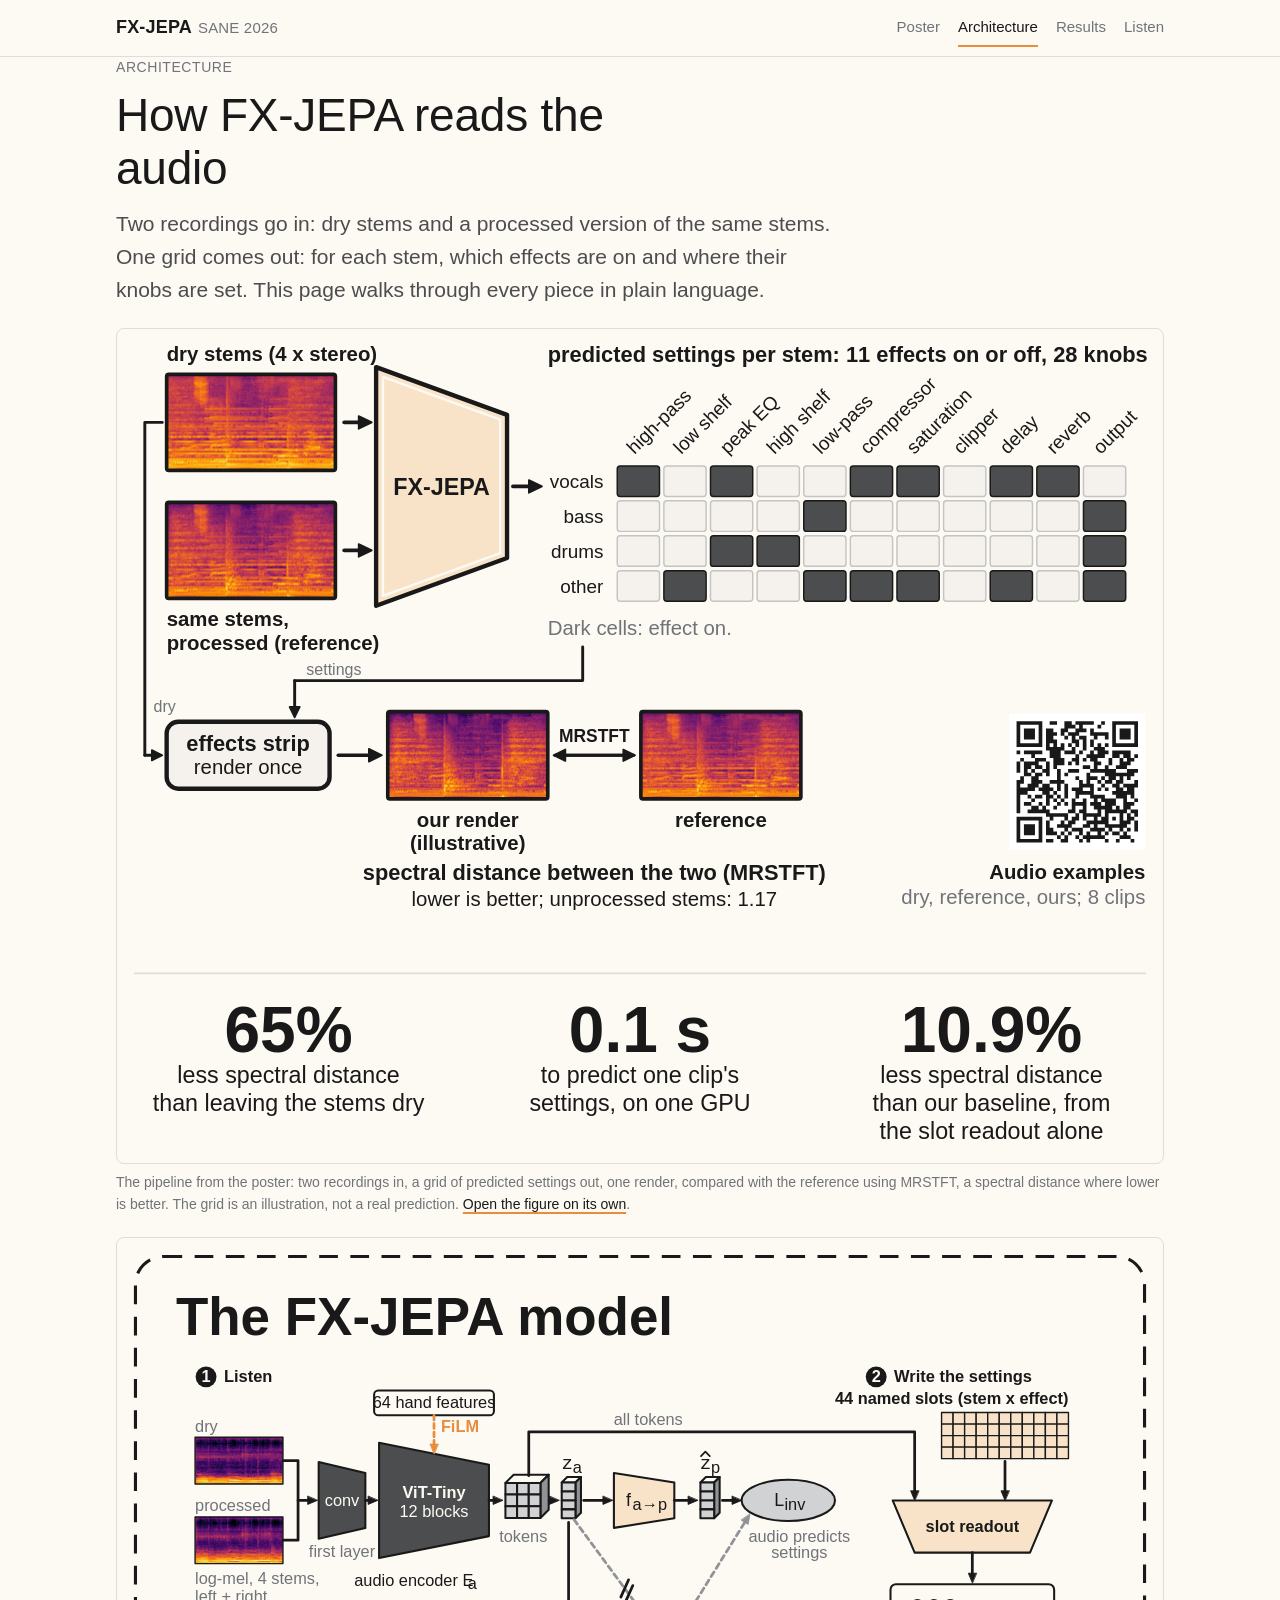
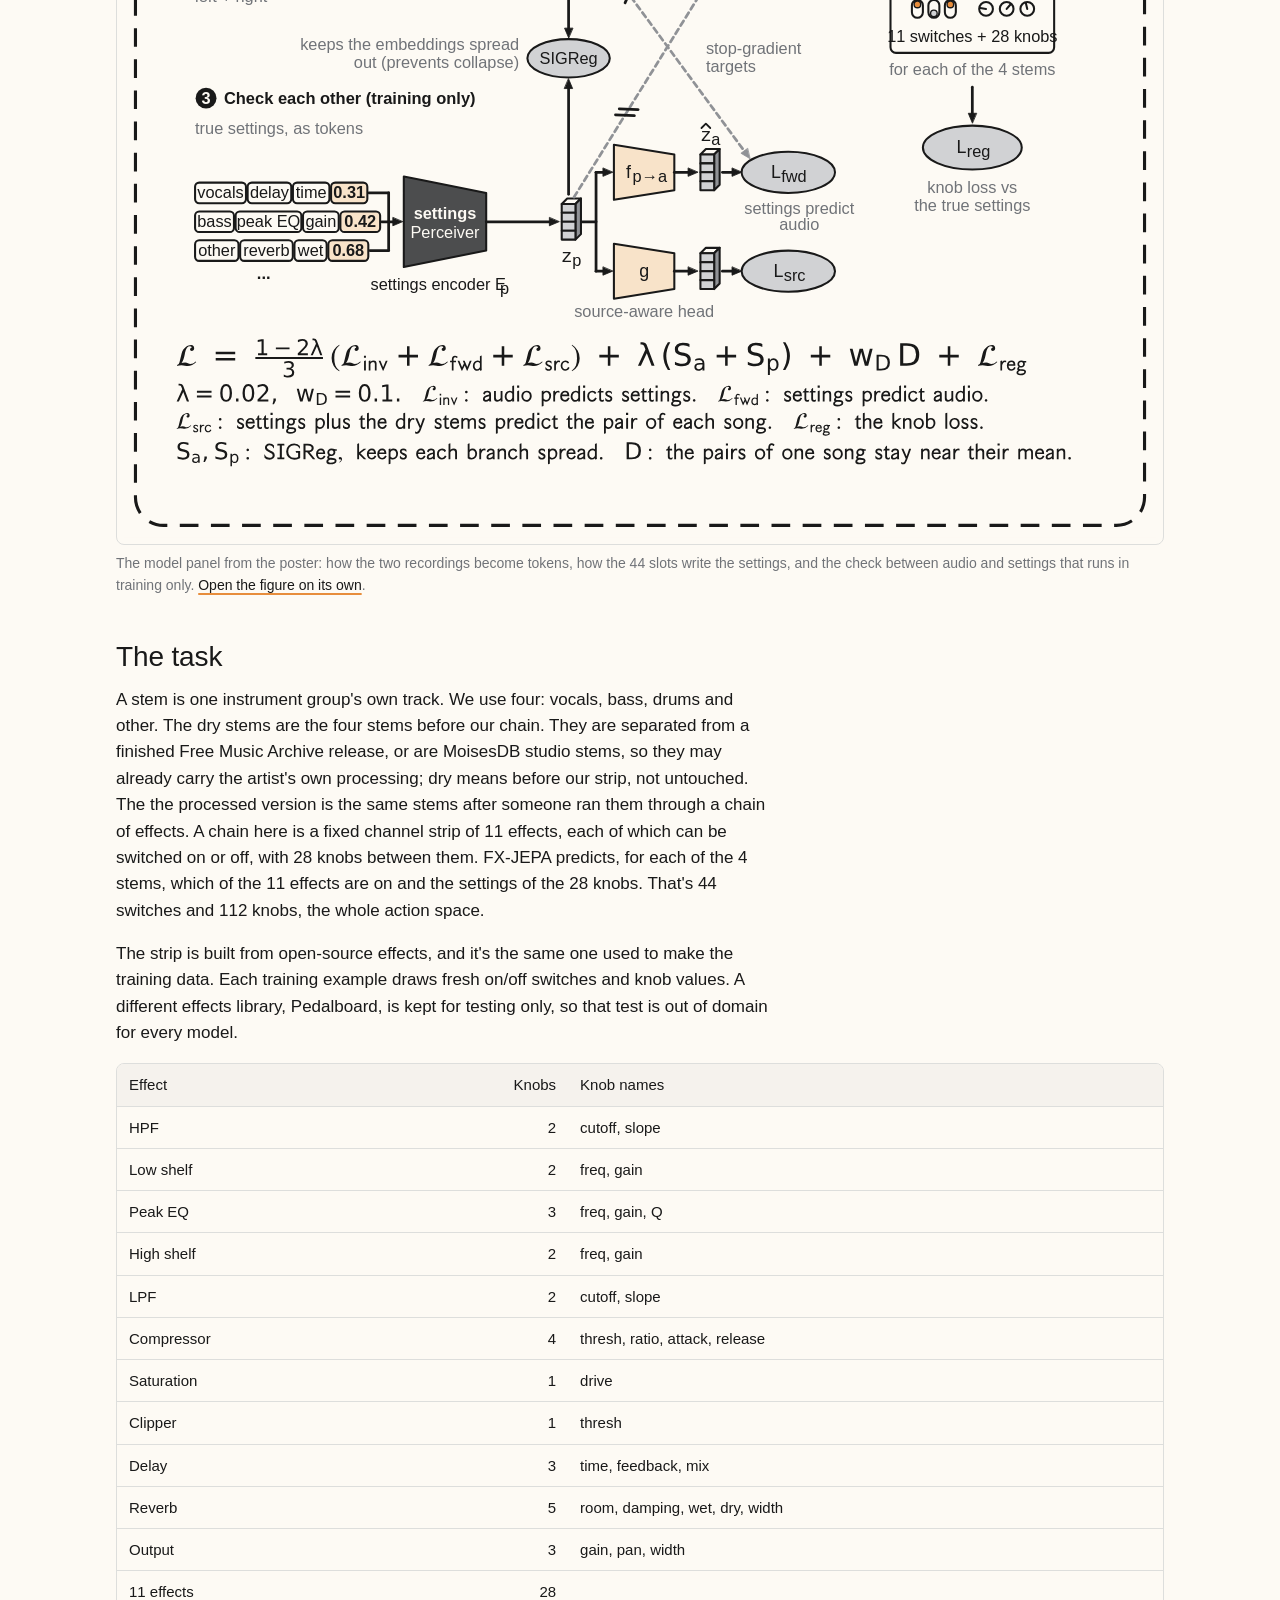
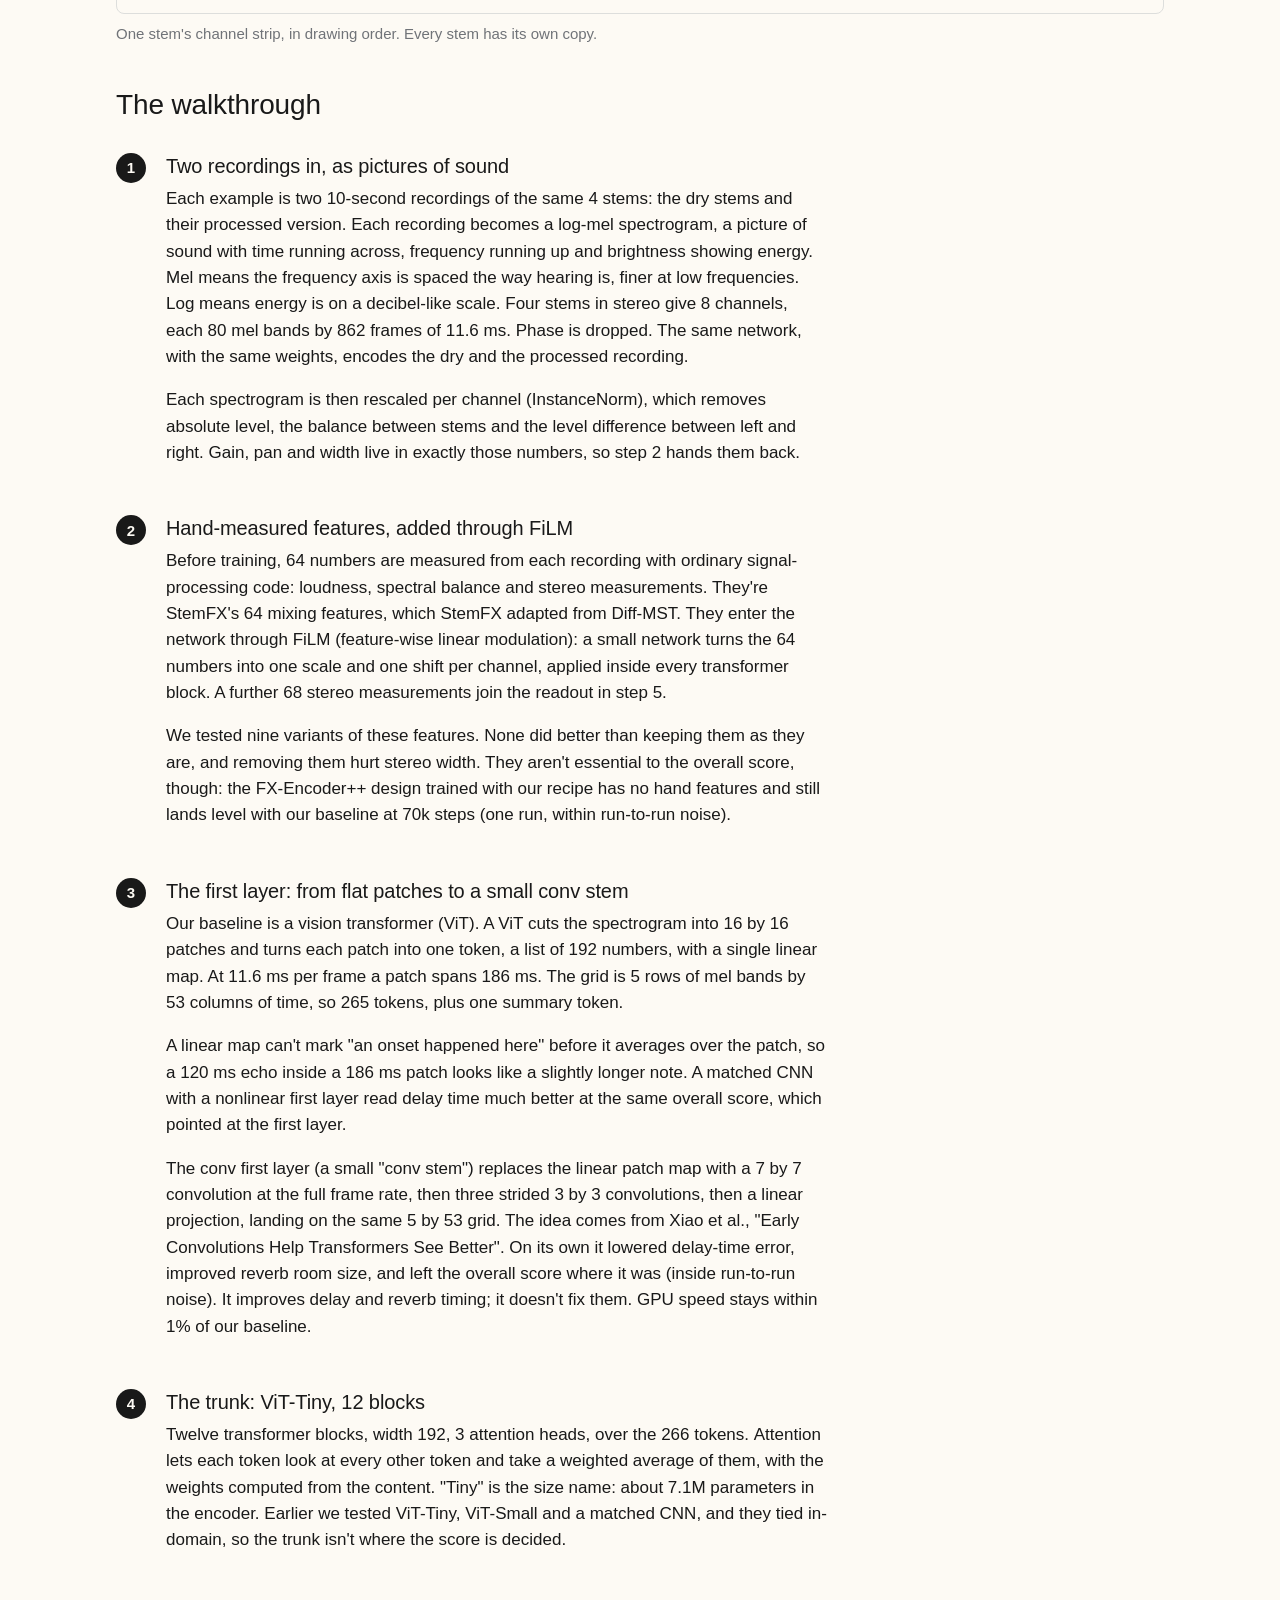
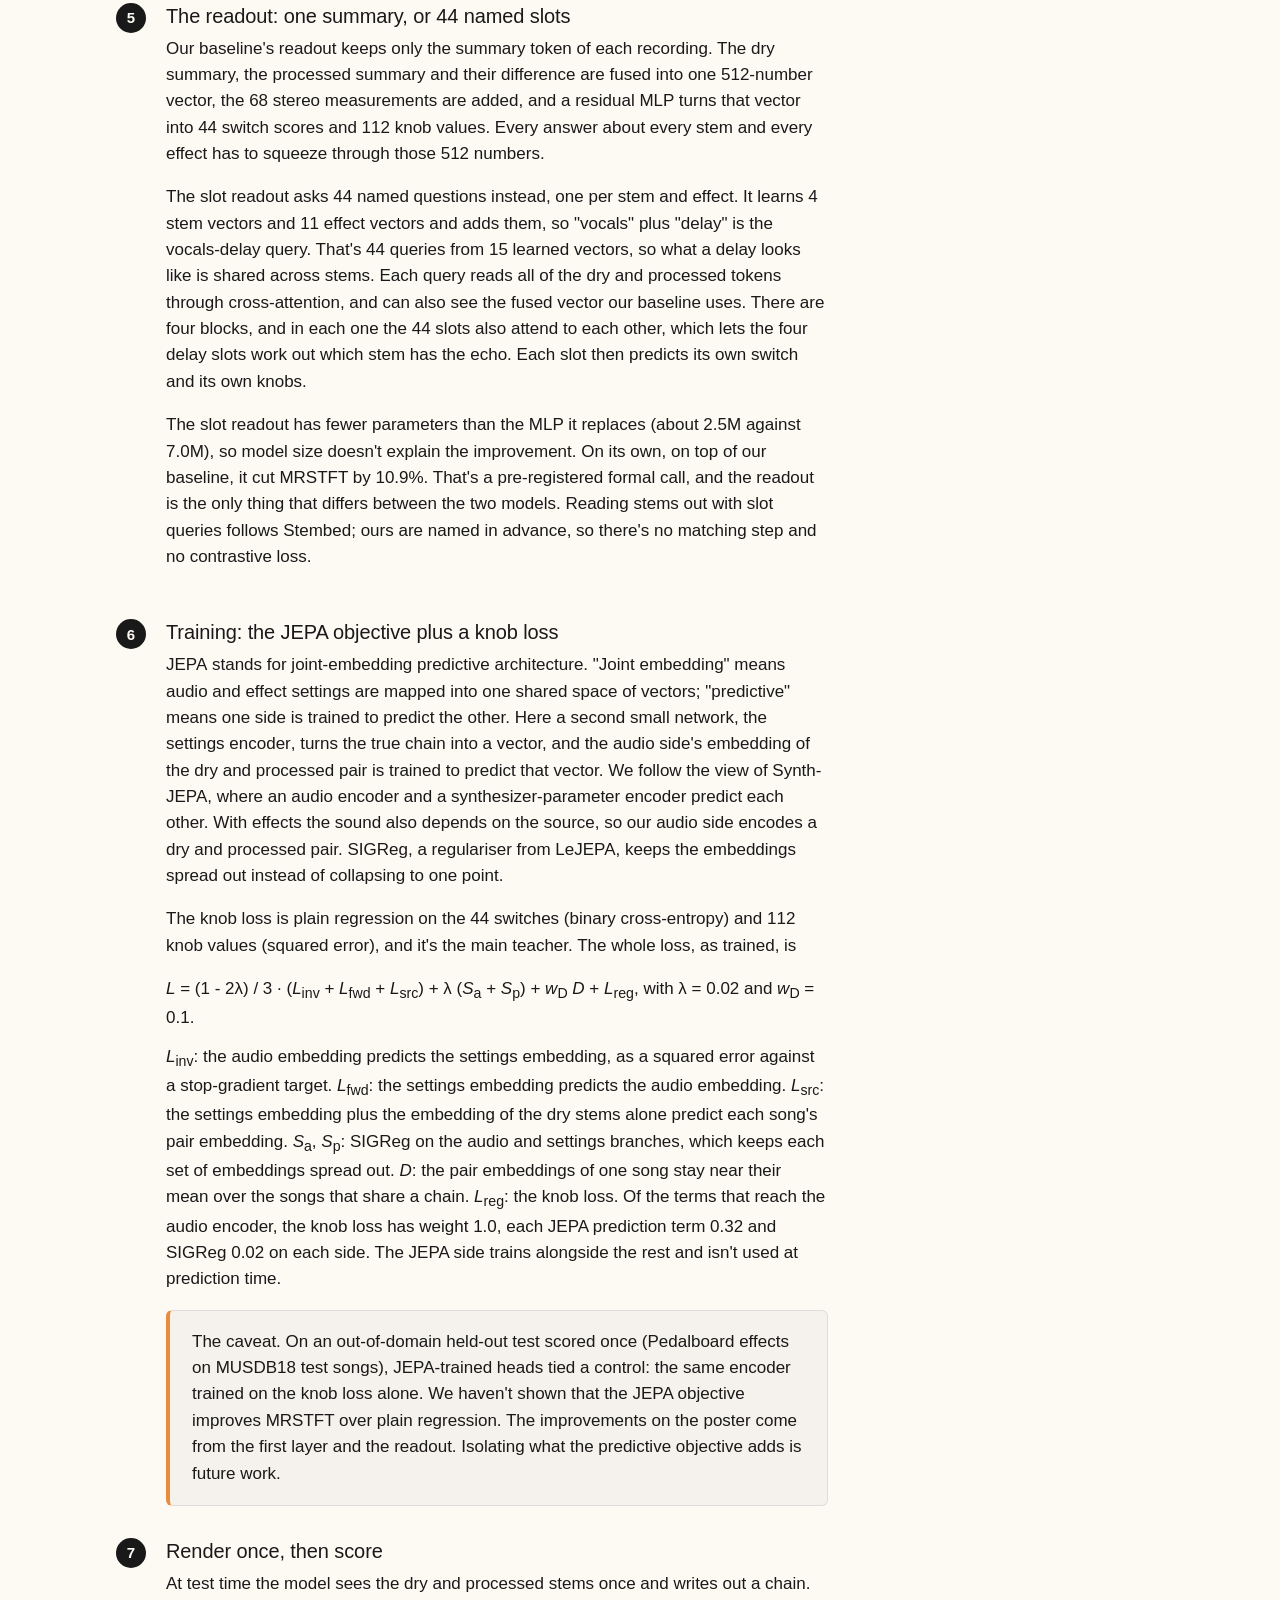
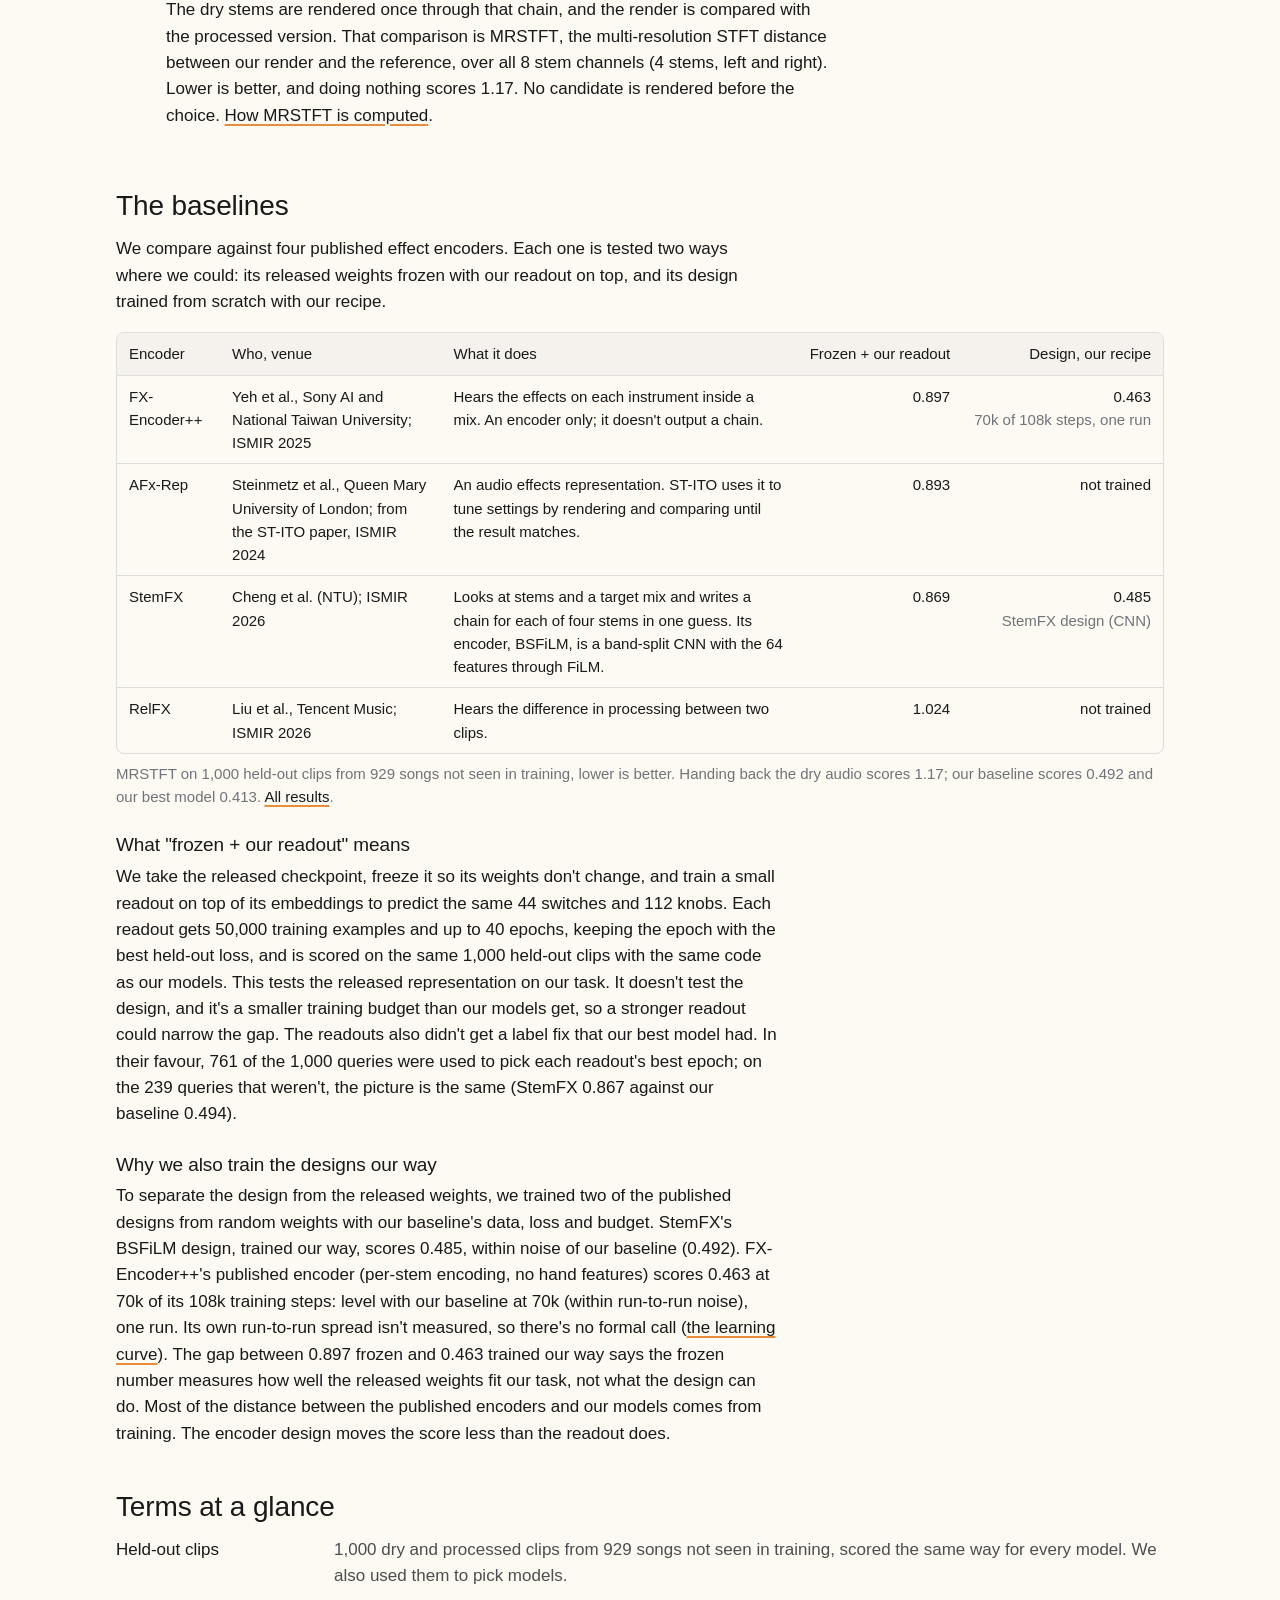
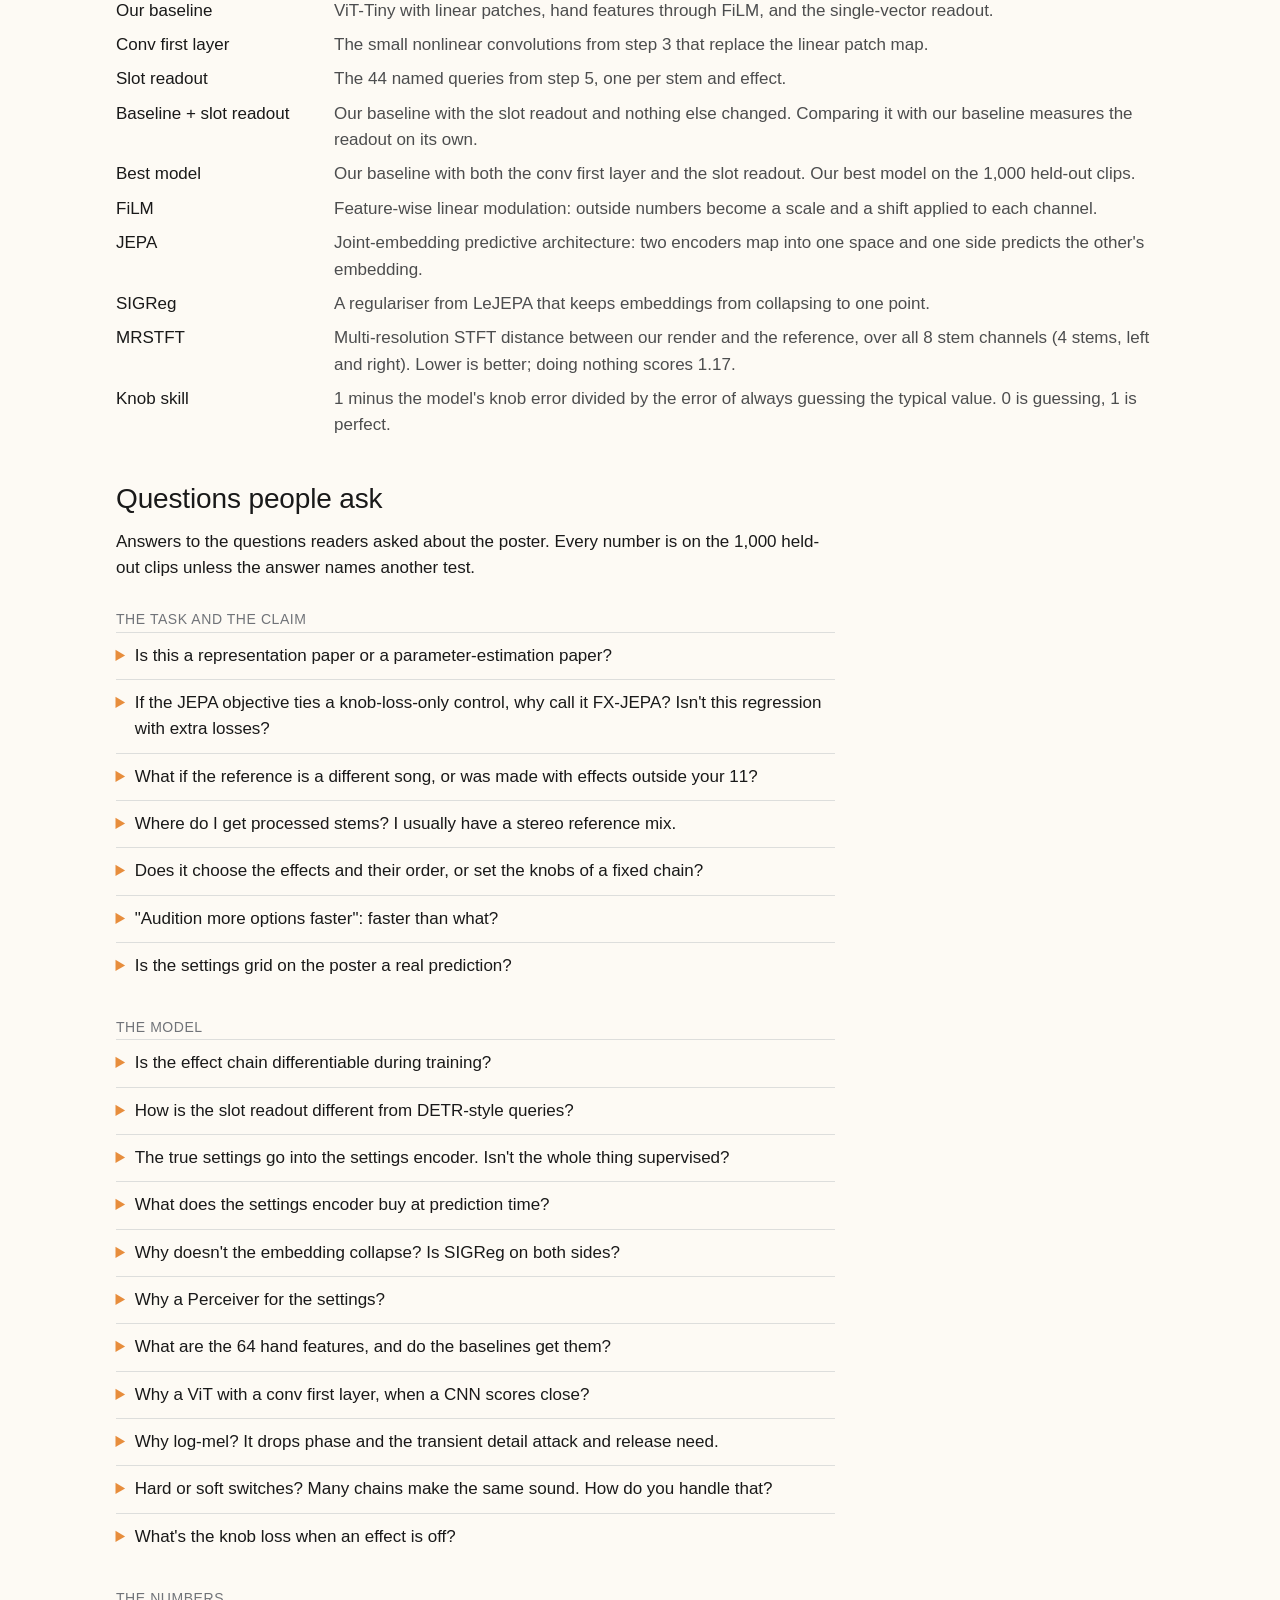
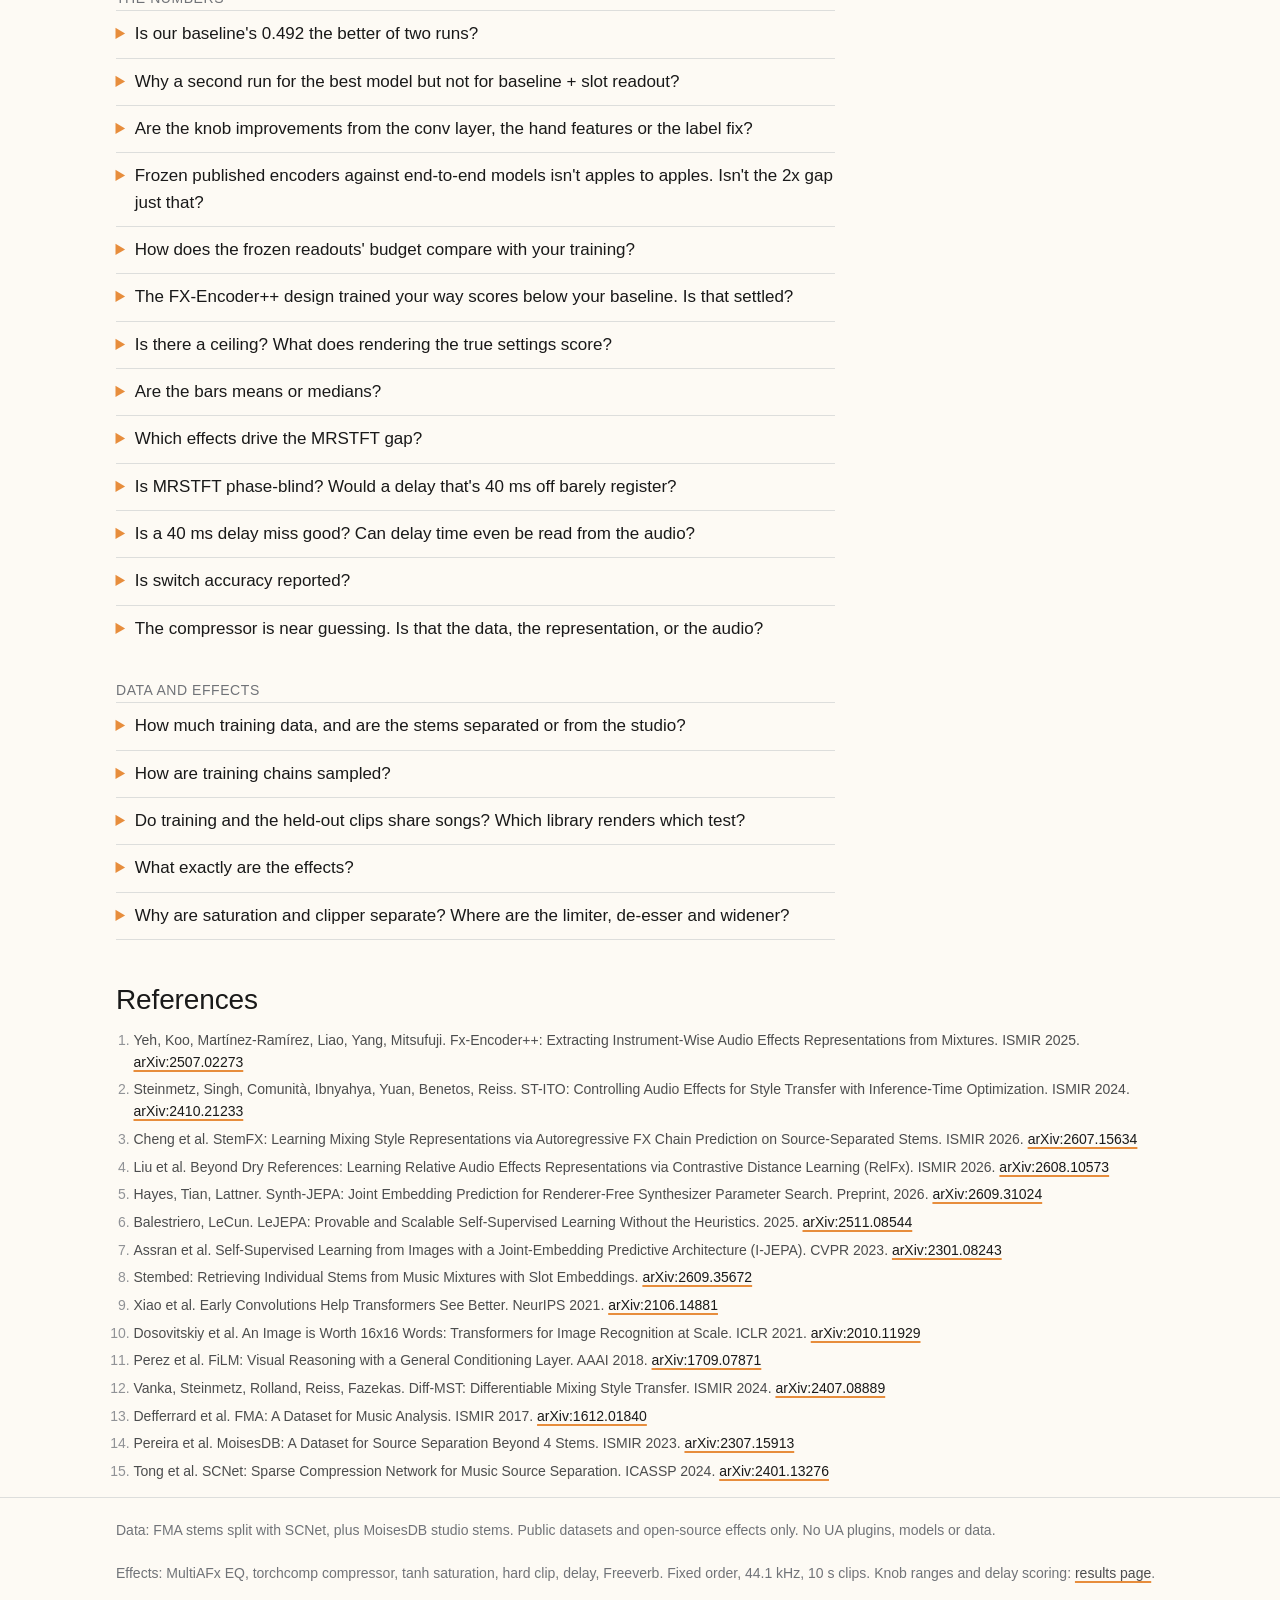
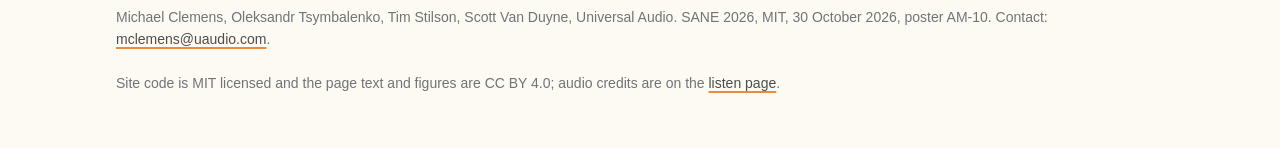
==== commit b808aa87: "Review pass: wording, licences, loss on the architecture page, listen-for lines" ====
--- a/docs/architecture.html
+++ b/docs/architecture.html
@@ -28,7 +28,6 @@
 
   <figure class="fig">
     <div class="frame">
-<!-- BEGIN:fig-hero -->
 <svg xmlns="http://www.w3.org/2000/svg" xmlns:xlink="http://www.w3.org/1999/xlink" viewBox="701.2 226.0 710.8 565.0" role="img" aria-labelledby="title-hero">
 <title id="title-hero">The pipeline from the poster: the dry stems and the same stems processed, drawn as spectrograms, go into FX-JEPA, which predicts a settings grid: for each of 4 stems, 11 effects on or off and 28 knobs. The dry stems are rendered once and the render is compared with the reference using MRSTFT, a spectral distance where lower is better. The grid and the example settings under it are illustrations, not a real prediction. Beside the pipeline, three numbers: -10.9% for the slot readout added to our baseline with the same encoder, -16% for the best model against our baseline (second run -10%), and a tie between the JEPA objective and knob loss alone on a held-out test scored once, with earlier models.</title>
 <rect x="701.2" y="226.0" width="710.8" height="565.0" fill="#FDFAF4"/>
@@ -50,7 +49,7 @@
 <text x="993.2" y="244.8" font-family="Helvetica Now Display, Helvetica Neue, Helvetica, Arial, sans-serif" font-size="15" font-weight="700" fill="#191919" text-anchor="start">predicted settings per stem: 11 effects on or off, 28 knobs</text>
 <text x="1052.882" y="308.497" font-family="Helvetica Now Display, Helvetica Neue, Helvetica, Arial, sans-serif" font-size="13" font-weight="400" fill="#191919" text-anchor="start" transform="rotate(-45 1052.882 308.497)">high-pass</text>
 <text x="1084.931" y="308.497" font-family="Helvetica Now Display, Helvetica Neue, Helvetica, Arial, sans-serif" font-size="13" font-weight="400" fill="#191919" text-anchor="start" transform="rotate(-45 1084.931 308.497)">low shelf</text>
-<text x="1116.98" y="308.497" font-family="Helvetica Now Display, Helvetica Neue, Helvetica, Arial, sans-serif" font-size="13" font-weight="400" fill="#191919" text-anchor="start" transform="rotate(-45 1116.98 308.497)">notch</text>
+<text x="1116.98" y="308.497" font-family="Helvetica Now Display, Helvetica Neue, Helvetica, Arial, sans-serif" font-size="13" font-weight="400" fill="#191919" text-anchor="start" transform="rotate(-45 1116.98 308.497)">peak EQ</text>
 <text x="1149.03" y="308.497" font-family="Helvetica Now Display, Helvetica Neue, Helvetica, Arial, sans-serif" font-size="13" font-weight="400" fill="#191919" text-anchor="start" transform="rotate(-45 1149.03 308.497)">high shelf</text>
 <text x="1181.079" y="308.497" font-family="Helvetica Now Display, Helvetica Neue, Helvetica, Arial, sans-serif" font-size="13" font-weight="400" fill="#191919" text-anchor="start" transform="rotate(-45 1181.079 308.497)">low-pass</text>
 <text x="1213.129" y="308.497" font-family="Helvetica Now Display, Helvetica Neue, Helvetica, Arial, sans-serif" font-size="13" font-weight="400" fill="#191919" text-anchor="start" transform="rotate(-45 1213.129 308.497)">compressor</text>
@@ -153,14 +152,12 @@
 <text x="1298.2" y="778.52" font-family="Helvetica Now Display, Helvetica Neue, Helvetica, Arial, sans-serif" font-size="16" font-weight="400" fill="#191919" text-anchor="middle">the slot readout alone</text>
 </g>
 </svg>
-<!-- END:fig-hero -->
     </div>
     <figcaption>The pipeline from the poster: two recordings in, a grid of predicted settings out, one render, compared with the reference using MRSTFT, a spectral distance where lower is better. The grid is an illustration, not a real prediction. <a href="figures/hero.svg">Open the figure on its own</a>.</figcaption>
   </figure>
 
   <figure class="fig">
     <div class="frame">
-<!-- BEGIN:fig-model -->
 <svg xmlns="http://www.w3.org/2000/svg" xmlns:xlink="http://www.w3.org/1999/xlink" viewBox="35.2 694.0 664.0 574.0" role="img" aria-labelledby="title-model">
 <title id="title-model">The FX-JEPA model: log-mel input with 8 channels for the dry and processed stems, 64 hand-measured features through FiLM, a small conv first layer and ViT-Tiny with 12 blocks. 44 named slots, one per stem and effect, write the switches and knobs. During training only, the audio and the true settings predict each other&#x27;s embeddings.</title>
 <rect x="35.2" y="694.0" width="664.0" height="574.0" fill="#FDFAF4"/>
@@ -255,16 +252,16 @@
 <text x="156.033" y="1049.764" font-family="Helvetica Now Display, Helvetica Neue, Helvetica, Arial, sans-serif" font-size="10.5" font-weight="400" fill="#191919" text-anchor="middle">time</text>
 <rect x="168.809" y="1039.887" width="23.299" height="13.228" fill="#F8E3C9" stroke="#191919" stroke-width="1.323" rx="2.646" ry="2.646" stroke-linejoin="round"/>
 <text x="180.459" y="1049.764" font-family="Helvetica Now Display, Helvetica Neue, Helvetica, Arial, sans-serif" font-size="10.5" font-weight="700" fill="#191919" text-anchor="middle">0.31</text>
-<line x1="193.166" y1="1046.501" x2="198.195" y2="1046.501" stroke="#191919" stroke-width="1.764" stroke-linecap="round"/>
+<line x1="193.166" y1="1046.501" x2="205.787" y2="1046.501" stroke="#191919" stroke-width="1.764" stroke-linecap="round"/>
 <rect x="81.479" y="1058.406" width="24.979" height="13.228" fill="#FDFAF4" stroke="#191919" stroke-width="1.323" rx="2.646" ry="2.646" stroke-linejoin="round"/>
 <text x="93.968" y="1068.283" font-family="Helvetica Now Display, Helvetica Neue, Helvetica, Arial, sans-serif" font-size="10.5" font-weight="400" fill="#191919" text-anchor="middle">bass</text>
-<rect x="107.516" y="1058.406" width="29.588" height="13.228" fill="#FDFAF4" stroke="#191919" stroke-width="1.323" rx="2.646" ry="2.646" stroke-linejoin="round"/>
-<text x="122.31" y="1068.283" font-family="Helvetica Now Display, Helvetica Neue, Helvetica, Arial, sans-serif" font-size="10.5" font-weight="400" fill="#191919" text-anchor="middle">notch</text>
-<rect x="138.162" y="1058.406" width="22.942" height="13.228" fill="#FDFAF4" stroke="#191919" stroke-width="1.323" rx="2.646" ry="2.646" stroke-linejoin="round"/>
-<text x="149.633" y="1068.283" font-family="Helvetica Now Display, Helvetica Neue, Helvetica, Arial, sans-serif" font-size="10.5" font-weight="400" fill="#191919" text-anchor="middle">gain</text>
-<rect x="162.163" y="1058.406" width="25.525" height="13.228" fill="#F8E3C9" stroke="#191919" stroke-width="1.323" rx="2.646" ry="2.646" stroke-linejoin="round"/>
-<text x="174.925" y="1068.283" font-family="Helvetica Now Display, Helvetica Neue, Helvetica, Arial, sans-serif" font-size="10.5" font-weight="700" fill="#191919" text-anchor="middle">0.42</text>
-<line x1="188.746" y1="1065.02" x2="198.195" y2="1065.02" stroke="#191919" stroke-width="1.764" stroke-linecap="round"/>
+<rect x="107.516" y="1058.406" width="42.22" height="13.228" fill="#FDFAF4" stroke="#191919" stroke-width="1.323" rx="2.646" ry="2.646" stroke-linejoin="round"/>
+<text x="128.626" y="1068.283" font-family="Helvetica Now Display, Helvetica Neue, Helvetica, Arial, sans-serif" font-size="10.5" font-weight="400" fill="#191919" text-anchor="middle">peak EQ</text>
+<rect x="150.794" y="1058.406" width="22.942" height="13.228" fill="#FDFAF4" stroke="#191919" stroke-width="1.323" rx="2.646" ry="2.646" stroke-linejoin="round"/>
+<text x="162.265" y="1068.283" font-family="Helvetica Now Display, Helvetica Neue, Helvetica, Arial, sans-serif" font-size="10.5" font-weight="400" fill="#191919" text-anchor="middle">gain</text>
+<rect x="174.794" y="1058.406" width="25.525" height="13.228" fill="#F8E3C9" stroke="#191919" stroke-width="1.323" rx="2.646" ry="2.646" stroke-linejoin="round"/>
+<text x="187.557" y="1068.283" font-family="Helvetica Now Display, Helvetica Neue, Helvetica, Arial, sans-serif" font-size="10.5" font-weight="700" fill="#191919" text-anchor="middle">0.42</text>
+<line x1="201.377" y1="1065.02" x2="205.787" y2="1065.02" stroke="#191919" stroke-width="1.764" stroke-linecap="round"/>
 <rect x="81.479" y="1076.925" width="27.887" height="13.228" fill="#FDFAF4" stroke="#191919" stroke-width="1.323" rx="2.646" ry="2.646" stroke-linejoin="round"/>
 <text x="95.422" y="1086.802" font-family="Helvetica Now Display, Helvetica Neue, Helvetica, Arial, sans-serif" font-size="10.5" font-weight="400" fill="#191919" text-anchor="middle">other</text>
 <rect x="110.424" y="1076.925" width="33.82" height="13.228" fill="#FDFAF4" stroke="#191919" stroke-width="1.323" rx="2.646" ry="2.646" stroke-linejoin="round"/>
@@ -273,10 +270,10 @@
 <text x="155.645" y="1086.802" font-family="Helvetica Now Display, Helvetica Neue, Helvetica, Arial, sans-serif" font-size="10.5" font-weight="400" fill="#191919" text-anchor="middle">wet</text>
 <rect x="167.045" y="1076.925" width="25.682" height="13.228" fill="#F8E3C9" stroke="#191919" stroke-width="1.323" rx="2.646" ry="2.646" stroke-linejoin="round"/>
 <text x="179.886" y="1086.802" font-family="Helvetica Now Display, Helvetica Neue, Helvetica, Arial, sans-serif" font-size="10.5" font-weight="700" fill="#191919" text-anchor="middle">0.68</text>
-<line x1="193.786" y1="1083.539" x2="198.195" y2="1083.539" stroke="#191919" stroke-width="1.764" stroke-linecap="round"/>
-<line x1="198.195" y1="1046.501" x2="198.195" y2="1083.539" stroke="#191919" stroke-width="1.764" stroke-linecap="round"/>
+<line x1="193.786" y1="1083.539" x2="205.787" y2="1083.539" stroke="#191919" stroke-width="1.764" stroke-linecap="round"/>
+<line x1="205.787" y1="1046.501" x2="205.787" y2="1083.539" stroke="#191919" stroke-width="1.764" stroke-linecap="round"/>
 <text x="125.571" y="1102.058" font-family="Helvetica Now Display, Helvetica Neue, Helvetica, Arial, sans-serif" font-size="10.582" font-weight="700" fill="#191919" text-anchor="middle">...</text>
-<path d="M 198.195 1065.02 L 209.7 1065.02" fill="none" stroke="#191919" stroke-width="1.764" stroke-linecap="round" stroke-linejoin="round"/>
+<path d="M 205.787 1065.02 L 209.7 1065.02" fill="none" stroke="#191919" stroke-width="1.764" stroke-linecap="round" stroke-linejoin="round"/>
 <path d="M 214.639 1065.02 L 208.466 1067.613 L 208.466 1062.427 Z" fill="#191919" stroke="#191919" stroke-width="0.529" stroke-linecap="round" stroke-linejoin="round"/>
 <path d="M 215.521 1035.919 L 268.432 1046.501 L 268.432 1083.539 L 215.521 1094.121 Z" fill="#4c4d4e" stroke="#191919" stroke-width="1.323" stroke-linecap="round" stroke-linejoin="round"/>
 <text x="241.976" y="1063.256" font-family="Helvetica Now Display, Helvetica Neue, Helvetica, Arial, sans-serif" font-size="10.5" font-weight="700" fill="#FDFAF4" text-anchor="middle">settings</text>
@@ -439,7 +436,6 @@
 <path transform="translate(69.2 1217.684)" d="M8.027 -10.695L8.027 -9.251Q7.186 -9.654 6.438 -9.851Q5.691 -10.05 4.995 -10.05Q3.787 -10.05 3.131 -9.581Q2.475 -9.112 2.475 -8.248Q2.475 -7.521 2.911 -7.151Q3.347 -6.783 4.563 -6.555L5.456 -6.373Q7.111 -6.056 7.898 -5.262Q8.686 -4.467 8.686 -3.136Q8.686 -1.545 7.62 -0.724Q6.555 0.096 4.498 0.096Q3.722 0.096 2.845 -0.08Q1.971 -0.255 1.034 -0.6L1.034 -2.123Q1.934 -1.62 2.798 -1.362Q3.663 -1.106 4.498 -1.106Q5.763 -1.106 6.452 -1.603Q7.141 -2.102 7.141 -3.026Q7.141 -3.83 6.647 -4.284Q6.152 -4.739 5.025 -4.966L4.123 -5.142Q2.468 -5.47 1.727 -6.173Q0.989 -6.877 0.989 -8.13Q0.989 -9.581 2.011 -10.416Q3.033 -11.25 4.826 -11.25Q5.597 -11.25 6.394 -11.109Q7.193 -10.971 8.027 -10.695ZM13.357 -0.753Q12.214 -0.753 11.772 -0.492Q11.331 -0.231 11.331 0.4Q11.331 0.902 11.662 1.198Q11.994 1.491 12.562 1.491Q13.347 1.491 13.822 0.935Q14.296 0.379 14.296 -0.543L14.296 -0.753L13.357 -0.753ZM15.239 -1.144L15.239 2.133L14.296 2.133L14.296 1.262Q13.973 1.783 13.49 2.033Q13.008 2.282 12.311 2.282Q11.43 2.282 10.908 1.787Q10.388 1.291 10.388 0.461Q10.388 -0.507 11.036 -0.999Q11.685 -1.491 12.972 -1.491L14.296 -1.491L14.296 -1.585Q14.296 -2.236 13.867 -2.592Q13.439 -2.948 12.665 -2.948Q12.173 -2.948 11.705 -2.83Q11.239 -2.712 10.809 -2.476L10.809 -3.349Q11.326 -3.549 11.813 -3.647Q12.301 -3.747 12.762 -3.747Q14.009 -3.747 14.624 -3.101Q15.239 -2.456 15.239 -1.144ZM18.287 -1.978L19.832 -1.978L19.832 -0.717L18.632 1.627L17.687 1.627L18.287 -0.717L18.287 -1.978ZM32.325 -10.695L32.325 -9.251Q31.484 -9.654 30.736 -9.851Q29.988 -10.05 29.292 -10.05Q28.085 -10.05 27.429 -9.581Q26.773 -9.112 26.773 -8.248Q26.773 -7.521 27.209 -7.151Q27.645 -6.783 28.861 -6.555L29.754 -6.373Q31.409 -6.056 32.196 -5.262Q32.984 -4.467 32.984 -3.136Q32.984 -1.545 31.917 -0.724Q30.853 0.096 28.795 0.096Q28.02 0.096 27.143 -0.08Q26.269 -0.255 25.331 -0.6L25.331 -2.123Q26.231 -1.62 27.096 -1.362Q27.961 -1.106 28.795 -1.106Q30.061 -1.106 30.75 -1.603Q31.439 -2.102 31.439 -3.026Q31.439 -3.83 30.945 -4.284Q30.45 -4.739 29.323 -4.966L28.42 -5.142Q26.766 -5.47 26.025 -6.173Q25.287 -6.877 25.287 -8.13Q25.287 -9.581 26.309 -10.416Q27.33 -11.25 29.123 -11.25Q29.895 -11.25 30.691 -11.109Q31.491 -10.971 32.325 -10.695ZM35.957 1.271L35.957 4.316L35.009 4.316L35.009 -3.609L35.957 -3.609L35.957 -2.738Q36.255 -3.25 36.708 -3.498Q37.163 -3.747 37.793 -3.747Q38.839 -3.747 39.492 -2.917Q40.147 -2.087 40.147 -0.733Q40.147 0.62 39.492 1.452Q38.839 2.282 37.793 2.282Q37.163 2.282 36.708 2.033Q36.255 1.783 35.957 1.271ZM39.168 -0.733Q39.168 -1.774 38.739 -2.366Q38.311 -2.958 37.563 -2.958Q36.813 -2.958 36.385 -2.366Q35.957 -1.774 35.957 -0.733Q35.957 0.307 36.385 0.899Q36.813 1.491 37.563 1.491Q38.311 1.491 38.739 0.899Q39.168 0.307 39.168 -0.733ZM46.69 -6.755Q46.938 -6.506 46.938 -6.162Q46.938 -5.817 46.697 -5.576Q46.458 -5.337 46.113 -5.337Q45.769 -5.337 45.52 -5.583Q45.272 -5.831 45.272 -6.162Q45.272 -6.523 45.511 -6.762Q45.752 -7.003 46.113 -7.003Q46.444 -7.003 46.69 -6.755ZM46.938 -0.778Q46.938 -0.448 46.697 -0.199Q46.458 0.047 46.113 0.047Q45.769 0.047 45.52 -0.199Q45.272 -0.448 45.272 -0.778Q45.272 -1.137 45.511 -1.376Q45.752 -1.617 46.113 -1.617Q46.444 -1.617 46.69 -1.369Q46.938 -1.123 46.938 -0.778ZM62.964 -7.273L62.678 -7.273Q62.317 -8.173 61.597 -8.644Q60.878 -9.117 60.008 -9.117Q59.317 -9.117 58.867 -8.698Q58.417 -8.278 58.417 -7.692Q58.417 -6.642 60.533 -5.787Q62.139 -5.156 62.79 -4.444Q63.442 -3.731 63.442 -2.637Q63.442 -1.528 62.589 -0.731Q61.672 0.094 60.097 0.094Q57.908 0.094 56.903 -1.167L56.708 -3.192L56.978 -3.192Q57.472 -2.098 58.328 -1.573Q59.183 -1.048 60.039 -1.048Q60.983 -1.048 61.546 -1.444Q62.108 -1.842 62.108 -2.487Q62.108 -3.162 61.658 -3.612Q61.208 -4.062 60.189 -4.481Q58.553 -5.142 57.847 -5.855Q57.142 -6.567 57.142 -7.631Q57.142 -8.817 57.967 -9.537Q58.792 -10.256 60.083 -10.256Q61.942 -10.256 62.964 -9.056L62.964 -7.273ZM69.682 -1.228L69.548 -0.117L65.229 -0.117L65.018 -1.228L66.682 -1.228L66.682 -8.937L65.018 -8.937L65.229 -10.048L69.548 -10.048L69.682 -8.937L68.018 -8.937L68.018 -1.228L69.682 -1.228ZM79.763 -5.473L79.763 -1.003Q79.313 -0.703 79.095 -0.581Q78.877 -0.462 78.404 -0.258Q77.933 -0.056 77.347 0.019Q76.763 0.094 75.983 0.094Q73.627 0.094 72.195 -1.362Q70.763 -2.817 70.763 -5.112Q70.763 -7.317 72.24 -8.787Q73.719 -10.256 75.952 -10.256Q78.427 -10.256 79.583 -8.592L79.583 -7.048L79.297 -7.048Q78.308 -9.117 75.952 -9.117Q74.138 -9.117 73.116 -7.948Q72.097 -6.778 72.097 -5.156Q72.097 -3.506 73.154 -2.276Q74.213 -1.048 76.044 -1.048Q77.288 -1.048 77.872 -1.317Q78.458 -1.587 78.458 -1.962L78.458 -4.331L77.169 -4.331L76.838 -5.473L79.763 -5.473ZM89.497 -0.117L87.952 -0.117L84.247 -4.603L83.197 -4.603L83.197 -0.117L81.894 -0.117L81.894 -10.048L84.669 -10.048Q86.544 -10.048 87.509 -9.363Q88.477 -8.681 88.477 -7.392Q88.477 -6.328 87.758 -5.585Q87.038 -4.842 85.808 -4.662L89.497 -0.117ZM83.197 -5.712L84.533 -5.712Q85.927 -5.712 86.534 -6.117Q87.144 -6.523 87.144 -7.406Q87.144 -8.217 86.52 -8.576Q85.897 -8.937 84.444 -8.937L83.197 -8.937L83.197 -5.712ZM95.048 -2.623L96.037 -2.098Q95.468 -0.956 94.807 -0.462Q94.148 0.033 93.068 0.033Q91.704 0.033 90.832 -0.905Q89.962 -1.842 89.962 -3.506Q89.962 -5.248 91.043 -6.253Q91.898 -7.062 93.187 -7.062Q94.373 -7.062 95.076 -6.288Q95.782 -5.517 95.782 -4.273L95.782 -3.448L91.148 -3.448Q91.148 -2.306 91.732 -1.669Q92.318 -1.031 93.187 -1.031Q94.373 -1.031 95.048 -2.623ZM91.343 -4.512L94.568 -4.512Q94.523 -5.998 93.068 -5.998Q92.468 -5.998 91.973 -5.623Q91.479 -5.248 91.343 -4.512ZM103.283 -5.653L102.114 -5.653Q102.353 -5.187 102.353 -4.603Q102.353 -3.537 101.64 -2.862Q100.928 -2.187 99.847 -2.187Q99.397 -2.187 98.933 -2.306Q98.317 -1.948 98.317 -1.648Q98.317 -1.106 99.039 -1.078Q99.292 -1.078 99.824 -1.055Q100.358 -1.031 100.614 -1.017Q103.147 -0.912 103.147 0.769Q103.147 1.969 101.978 2.545Q100.808 3.122 99.172 3.122Q98.017 3.122 97.304 2.686Q96.592 2.252 96.592 1.427Q96.592 0.319 97.642 -0.267Q97.089 -0.642 97.089 -1.212Q97.089 -1.903 97.747 -2.503Q97.822 -2.578 98.003 -2.787Q97.222 -3.492 97.222 -4.556Q97.222 -5.592 97.986 -6.326Q98.753 -7.062 99.908 -7.062Q100.464 -7.062 101.033 -6.853Q101.572 -6.656 102.264 -6.656L103.283 -6.656L103.283 -5.653ZM101.167 -4.573Q101.167 -5.262 100.815 -5.63Q100.464 -5.998 99.817 -5.998Q99.217 -5.998 98.811 -5.592Q98.408 -5.187 98.408 -4.648Q98.408 -4.017 98.797 -3.642Q99.189 -3.267 99.864 -3.267Q100.447 -3.267 100.806 -3.642Q101.167 -4.017 101.167 -4.573ZM99.292 0.108L98.992 0.108Q97.778 0.469 97.778 1.172Q97.778 2.044 99.292 2.044Q100.553 2.044 101.139 1.819Q101.497 1.669 101.722 1.42Q101.947 1.172 101.947 0.888Q101.947 0.408 101.453 0.288Q100.778 0.108 99.292 0.108ZM104.962 1.997L104.812 1.713Q106.057 0.872 106.057 0.108Q106.057 -0.087 105.848 -0.087Q105.787 -0.087 105.644 -0.059Q105.504 -0.028 105.412 -0.028Q104.543 -0.028 104.543 -0.792Q104.543 -1.181 104.789 -1.413Q105.037 -1.648 105.443 -1.648Q105.954 -1.648 106.298 -1.28Q106.643 -0.912 106.643 -0.342Q106.643 0.347 106.186 0.991Q105.729 1.638 104.962 1.997ZM122.248 -0.117L120.704 -0.117L117.598 -3.223L117.598 -0.117L116.412 -0.117L116.412 -10.017L117.462 -10.378L117.598 -10.303L117.598 -4.662L120.568 -6.912L122.129 -6.912L122.129 -6.703L118.437 -3.942L122.248 -0.117ZM127.693 -2.623L128.682 -2.098Q128.113 -0.956 127.452 -0.462Q126.793 0.033 125.713 0.033Q124.349 0.033 123.477 -0.905Q122.607 -1.842 122.607 -3.506Q122.607 -5.248 123.688 -6.253Q124.543 -7.062 125.832 -7.062Q127.018 -7.062 127.721 -6.288Q128.427 -5.517 128.427 -4.273L128.427 -3.448L123.793 -3.448Q123.793 -2.306 124.377 -1.669Q124.963 -1.031 125.832 -1.031Q127.018 -1.031 127.693 -2.623ZM123.988 -4.512L127.213 -4.512Q127.168 -5.998 125.713 -5.998Q125.113 -5.998 124.618 -5.623Q124.124 -5.248 123.988 -4.512ZM134.353 -2.623L135.342 -2.098Q134.773 -0.956 134.112 -0.462Q133.453 0.033 132.373 0.033Q131.009 0.033 130.137 -0.905Q129.267 -1.842 129.267 -3.506Q129.267 -5.248 130.348 -6.253Q131.203 -7.062 132.492 -7.062Q133.678 -7.062 134.381 -6.288Q135.087 -5.517 135.087 -4.273L135.087 -3.448L130.453 -3.448Q130.453 -2.306 131.037 -1.669Q131.623 -1.031 132.492 -1.031Q133.678 -1.031 134.353 -2.623ZM130.648 -4.512L133.873 -4.512Q133.828 -5.998 132.373 -5.998Q131.773 -5.998 131.278 -5.623Q130.784 -5.248 130.648 -4.512ZM137.713 -7.003L137.744 -6.253Q138.569 -7.062 139.797 -7.062Q140.608 -7.062 141.163 -6.717Q141.808 -6.312 142.22 -5.524Q142.633 -4.737 142.633 -3.778Q142.633 -2.187 141.679 -1.076Q140.727 0.033 139.377 0.033Q138.522 0.033 137.772 -0.506L137.772 2.763L136.722 3.122L136.588 3.047L136.588 -6.717L137.594 -7.078L137.713 -7.003ZM137.772 -4.542L137.772 -1.962Q138.358 -1.031 139.319 -1.031Q140.294 -1.031 140.87 -1.751Q141.447 -2.473 141.447 -3.567Q141.447 -4.603 140.922 -5.299Q140.397 -5.998 139.497 -5.998Q138.972 -5.998 138.491 -5.599Q138.013 -5.203 137.772 -4.542ZM148.003 -4.931L147.778 -4.931Q147.358 -5.592 146.936 -5.801Q146.517 -6.012 145.933 -6.012Q145.453 -6.012 145.211 -5.77Q144.972 -5.531 144.972 -5.248Q144.972 -4.873 145.286 -4.61Q145.603 -4.348 146.233 -4.092Q147.478 -3.567 147.89 -3.131Q148.303 -2.698 148.303 -1.887Q148.303 -0.898 147.389 -0.328Q146.817 0.033 145.889 0.033Q145.214 0.033 144.754 -0.162Q144.297 -0.356 143.803 -0.792L143.803 -2.337L144.028 -2.337Q144.614 -1.031 145.978 -1.031Q146.458 -1.031 146.786 -1.249Q147.117 -1.467 147.117 -1.887Q147.117 -2.187 146.84 -2.405Q146.564 -2.623 145.828 -2.953Q144.689 -3.462 144.239 -3.956Q143.789 -4.453 143.789 -5.187Q143.789 -5.967 144.389 -6.513Q144.989 -7.062 145.964 -7.062Q147.253 -7.062 148.003 -6.267L148.003 -4.931ZM159.318 -2.623L160.307 -2.098Q159.738 -0.956 159.077 -0.462Q158.418 0.033 157.338 0.033Q155.974 0.033 155.102 -0.905Q154.232 -1.842 154.232 -3.506Q154.232 -5.248 155.313 -6.253Q156.168 -7.062 157.457 -7.062Q158.643 -7.062 159.346 -6.288Q160.052 -5.517 160.052 -4.273L160.052 -3.448L155.418 -3.448Q155.418 -2.306 156.002 -1.669Q156.588 -1.031 157.457 -1.031Q158.643 -1.031 159.318 -2.623ZM155.613 -4.512L158.838 -4.512Q158.793 -5.998 157.338 -5.998Q156.738 -5.998 156.243 -5.623Q155.749 -5.248 155.613 -4.512ZM166.412 -0.117L165.137 -0.117L165.062 -0.778Q164.162 0.033 162.828 0.033Q162.017 0.033 161.544 -0.387Q161.073 -0.806 161.073 -1.631Q161.073 -2.712 162.024 -3.417Q162.978 -4.123 165.078 -4.528L165.078 -5.023Q165.078 -5.456 164.724 -5.726Q164.373 -5.998 163.803 -5.998Q162.662 -5.998 162.184 -4.648L161.959 -4.648L161.223 -5.112Q161.417 -6.131 162.137 -6.595Q162.859 -7.062 163.834 -7.062Q164.942 -7.062 165.601 -6.513Q166.262 -5.967 166.262 -5.006L166.262 -1.256Q166.262 -0.823 166.412 -0.117ZM165.078 -2.098L165.078 -3.448Q163.787 -3.237 163.009 -2.803Q162.259 -2.412 162.259 -1.798Q162.259 -1.031 163.128 -1.031Q164.134 -1.031 165.078 -2.098ZM172.773 -2.606L173.748 -2.098Q173.268 -1.003 172.473 -0.478Q171.737 0.033 170.748 0.033Q169.637 0.033 168.873 -0.567Q167.612 -1.542 167.612 -3.356Q167.612 -4.992 168.55 -6.026Q169.487 -7.062 170.898 -7.062Q171.723 -7.062 172.398 -6.717Q173.073 -6.373 173.432 -5.681L172.773 -4.873L172.532 -4.873Q172.054 -5.998 170.837 -5.998Q169.982 -5.998 169.389 -5.323Q168.798 -4.648 168.798 -3.448Q168.798 -2.337 169.382 -1.683Q169.968 -1.031 170.837 -1.031Q172.054 -1.031 172.773 -2.606ZM180.469 -0.117L179.283 -0.117L179.283 -4.678Q179.283 -5.998 178.052 -5.998Q177.619 -5.998 177.033 -5.623Q176.447 -5.248 176.238 -4.648L176.238 -0.117L175.052 -0.117L175.052 -10.017L176.102 -10.378L176.238 -10.303L176.238 -6.192Q176.763 -6.717 177.265 -6.888Q177.769 -7.062 178.458 -7.062Q179.358 -7.062 179.913 -6.499Q180.469 -5.937 180.469 -4.931L180.469 -0.117ZM188.543 -10.303L188.543 -6.328Q189.368 -7.062 190.463 -7.062Q191.768 -7.062 192.584 -6.145Q193.402 -5.231 193.402 -3.778Q193.402 -2.128 192.396 -1.048Q191.393 0.033 189.832 0.033Q188.274 0.033 187.357 -0.823L187.357 -10.017L188.407 -10.378L188.543 -10.303ZM188.543 -4.648L188.543 -1.528Q189.127 -1.031 189.907 -1.031Q190.824 -1.031 191.52 -1.72Q192.218 -2.412 192.218 -3.567Q192.218 -4.662 191.693 -5.33Q191.168 -5.998 190.238 -5.998Q189.699 -5.998 189.232 -5.644Q188.768 -5.292 188.543 -4.648ZM198.772 -5.773L198.472 -5.773Q198.322 -5.998 197.889 -5.998Q197.242 -5.998 196.74 -5.367Q196.239 -4.737 195.983 -3.628L195.983 -0.117L194.797 -0.117L194.797 -6.717L195.847 -7.078L195.983 -7.003L196.014 -6.042Q196.733 -7.062 197.917 -7.062Q198.472 -7.062 198.772 -6.823L198.772 -5.773ZM204.757 -0.117L203.482 -0.117L203.407 -0.778Q202.507 0.033 201.173 0.033Q200.362 0.033 199.889 -0.387Q199.418 -0.806 199.418 -1.631Q199.418 -2.712 200.369 -3.417Q201.323 -4.123 203.423 -4.528L203.423 -5.023Q203.423 -5.456 203.069 -5.726Q202.718 -5.998 202.148 -5.998Q201.007 -5.998 200.529 -4.648L200.304 -4.648L199.568 -5.112Q199.762 -6.131 200.482 -6.595Q201.204 -7.062 202.179 -7.062Q203.287 -7.062 203.946 -6.513Q204.607 -5.967 204.607 -5.006L204.607 -1.256Q204.607 -0.823 204.757 -0.117ZM203.423 -2.098L203.423 -3.448Q202.132 -3.237 201.354 -2.803Q200.604 -2.412 200.604 -1.798Q200.604 -1.031 201.473 -1.031Q202.479 -1.031 203.423 -2.098ZM211.974 -0.117L210.788 -0.117L210.788 -4.678Q210.788 -5.998 209.557 -5.998Q209.124 -5.998 208.538 -5.623Q207.952 -5.248 207.743 -4.648L207.743 -0.117L206.557 -0.117L206.557 -6.717L207.532 -7.078L207.668 -7.003L207.699 -6.148Q208.252 -6.687 208.77 -6.874Q209.288 -7.062 209.963 -7.062Q210.399 -7.062 210.849 -6.858Q211.299 -6.656 211.568 -6.387Q211.974 -5.848 211.974 -4.931L211.974 -0.117ZM218.423 -2.606L219.398 -2.098Q218.918 -1.003 218.123 -0.478Q217.387 0.033 216.398 0.033Q215.287 0.033 214.523 -0.567Q213.262 -1.542 213.262 -3.356Q213.262 -4.992 214.2 -6.026Q215.137 -7.062 216.548 -7.062Q217.373 -7.062 218.048 -6.717Q218.723 -6.373 219.082 -5.681L218.423 -4.873L218.182 -4.873Q217.704 -5.998 216.487 -5.998Q215.632 -5.998 215.039 -5.323Q214.448 -4.648 214.448 -3.448Q214.448 -2.337 215.032 -1.683Q215.618 -1.031 216.487 -1.031Q217.704 -1.031 218.423 -2.606ZM226.119 -0.117L224.933 -0.117L224.933 -4.678Q224.933 -5.998 223.702 -5.998Q223.269 -5.998 222.683 -5.623Q222.097 -5.248 221.888 -4.648L221.888 -0.117L220.702 -0.117L220.702 -10.017L221.752 -10.378L221.888 -10.303L221.888 -6.192Q222.413 -6.717 222.915 -6.888Q223.419 -7.062 224.108 -7.062Q225.008 -7.062 225.563 -6.499Q226.119 -5.937 226.119 -4.931L226.119 -0.117ZM237.013 -4.931L236.788 -4.931Q236.368 -5.592 235.946 -5.801Q235.527 -6.012 234.943 -6.012Q234.463 -6.012 234.221 -5.77Q233.982 -5.531 233.982 -5.248Q233.982 -4.873 234.296 -4.61Q234.613 -4.348 235.243 -4.092Q236.488 -3.567 236.9 -3.131Q237.313 -2.698 237.313 -1.887Q237.313 -0.898 236.398 -0.328Q235.827 0.033 234.898 0.033Q234.223 0.033 233.764 -0.162Q233.307 -0.356 232.813 -0.792L232.813 -2.337L233.038 -2.337Q233.623 -1.031 234.988 -1.031Q235.468 -1.031 235.796 -1.249Q236.127 -1.467 236.127 -1.887Q236.127 -2.187 235.85 -2.405Q235.573 -2.623 234.838 -2.953Q233.698 -3.462 233.248 -3.956Q232.798 -4.453 232.798 -5.187Q232.798 -5.967 233.398 -6.513Q233.998 -7.062 234.973 -7.062Q236.263 -7.062 237.013 -6.267L237.013 -4.931ZM240.028 -7.003L240.058 -6.253Q240.883 -7.062 242.112 -7.062Q242.923 -7.062 243.478 -6.717Q244.123 -6.312 244.535 -5.524Q244.948 -4.737 244.948 -3.778Q244.948 -2.187 243.994 -1.076Q243.042 0.033 241.692 0.033Q240.837 0.033 240.087 -0.506L240.087 2.763L239.037 3.122L238.903 3.047L238.903 -6.717L239.908 -7.078L240.028 -7.003ZM240.087 -4.542L240.087 -1.962Q240.673 -1.031 241.633 -1.031Q242.608 -1.031 243.185 -1.751Q243.762 -2.473 243.762 -3.567Q243.762 -4.603 243.237 -5.299Q242.712 -5.998 241.812 -5.998Q241.287 -5.998 240.806 -5.599Q240.328 -5.203 240.087 -4.542ZM250.287 -5.773L249.987 -5.773Q249.837 -5.998 249.403 -5.998Q248.757 -5.998 248.255 -5.367Q247.753 -4.737 247.498 -3.628L247.498 -0.117L246.312 -0.117L246.312 -6.717L247.362 -7.078L247.498 -7.003L247.528 -6.042Q248.248 -7.062 249.432 -7.062Q249.987 -7.062 250.287 -6.823L250.287 -5.773ZM255.838 -2.623L256.827 -2.098Q256.257 -0.956 255.597 -0.462Q254.938 0.033 253.857 0.033Q252.493 0.033 251.622 -0.905Q250.752 -1.842 250.752 -3.506Q250.752 -5.248 251.832 -6.253Q252.688 -7.062 253.977 -7.062Q255.163 -7.062 255.866 -6.288Q256.572 -5.517 256.572 -4.273L256.572 -3.448L251.938 -3.448Q251.938 -2.306 252.522 -1.669Q253.107 -1.031 253.977 -1.031Q255.163 -1.031 255.838 -2.623ZM252.132 -4.512L255.357 -4.512Q255.313 -5.998 253.857 -5.998Q253.257 -5.998 252.763 -5.623Q252.268 -5.248 252.132 -4.512ZM262.932 -0.117L261.657 -0.117L261.582 -0.778Q260.682 0.033 259.348 0.033Q258.537 0.033 258.064 -0.387Q257.592 -0.806 257.592 -1.631Q257.592 -2.712 258.544 -3.417Q259.498 -4.123 261.598 -4.528L261.598 -5.023Q261.598 -5.456 261.244 -5.726Q260.892 -5.998 260.323 -5.998Q259.182 -5.998 258.703 -4.648L258.478 -4.648L257.742 -5.112Q257.937 -6.131 258.657 -6.595Q259.378 -7.062 260.353 -7.062Q261.462 -7.062 262.121 -6.513Q262.782 -5.967 262.782 -5.006L262.782 -1.256Q262.782 -0.823 262.932 -0.117ZM261.598 -2.098L261.598 -3.448Q260.307 -3.237 259.528 -2.803Q258.778 -2.412 258.778 -1.798Q258.778 -1.031 259.648 -1.031Q260.653 -1.031 261.598 -2.098ZM270.343 -0.312L269.262 0.047L269.127 -0.028L269.098 -0.778Q268.257 0.033 267.043 0.033Q266.262 0.033 265.677 -0.312Q265.032 -0.703 264.62 -1.498Q264.207 -2.292 264.207 -3.253Q264.207 -4.842 265.159 -5.951Q266.112 -7.062 267.462 -7.062Q268.302 -7.062 269.068 -6.506L269.068 -10.017L270.118 -10.378L270.252 -10.303L270.252 -2.037Q270.252 -1.048 270.343 -0.312ZM269.068 -2.487L269.068 -5.053Q268.423 -5.998 267.523 -5.998Q266.698 -5.998 266.045 -5.276Q265.393 -4.556 265.393 -3.448Q265.393 -2.803 265.618 -2.241Q265.843 -1.678 266.232 -1.392Q266.712 -1.031 267.343 -1.031Q267.868 -1.031 268.346 -1.43Q268.827 -1.828 269.068 -2.487ZM273.912 -0.762Q273.912 -0.431 273.663 -0.192Q273.417 0.047 273.072 0.047Q272.728 0.047 272.487 -0.192Q272.247 -0.431 272.247 -0.776Q272.247 -1.123 272.494 -1.369Q272.742 -1.617 273.087 -1.617Q273.417 -1.617 273.663 -1.362Q273.912 -1.106 273.912 -0.762ZM290.898 -9.837L290.898 -1.334L292.686 -1.334Q294.95 -1.334 296 -2.358Q297.05 -3.384 297.05 -5.597Q297.05 -7.793 296 -8.815Q294.95 -9.837 292.686 -9.837L290.898 -9.837ZM289.419 -11.053L292.459 -11.053Q295.637 -11.053 297.123 -9.731Q298.611 -8.409 298.611 -5.597Q298.611 -2.768 297.116 -1.441Q295.623 -0.117 292.459 -0.117L289.419 -0.117L289.419 -11.053ZM305.13 -6.755Q305.378 -6.506 305.378 -6.162Q305.378 -5.817 305.137 -5.576Q304.898 -5.337 304.553 -5.337Q304.209 -5.337 303.96 -5.583Q303.712 -5.831 303.712 -6.162Q303.712 -6.523 303.951 -6.762Q304.192 -7.003 304.553 -7.003Q304.884 -7.003 305.13 -6.755ZM305.378 -0.778Q305.378 -0.448 305.137 -0.199Q304.898 0.047 304.553 0.047Q304.209 0.047 303.96 -0.199Q303.712 -0.448 303.712 -0.778Q303.712 -1.137 303.951 -1.376Q304.192 -1.617 304.553 -1.617Q304.884 -1.617 305.13 -1.369Q305.378 -1.123 305.378 -0.778ZM318.973 -1.423L318.807 -0.298Q318.373 0.033 317.487 0.033Q316.723 0.033 316.301 -0.424Q315.882 -0.881 315.882 -1.678L315.882 -5.848L314.682 -5.848L314.682 -6.103L315.357 -6.912L315.882 -6.912L315.882 -7.873L316.798 -8.817L317.068 -8.817L317.068 -6.912L318.629 -6.912L318.629 -5.848L317.068 -5.848L317.068 -2.173Q317.068 -1.512 317.262 -1.27Q317.457 -1.031 317.832 -1.031Q318.387 -1.031 318.793 -1.423L318.973 -1.423ZM325.394 -0.117L324.208 -0.117L324.208 -4.678Q324.208 -5.998 322.977 -5.998Q322.544 -5.998 321.958 -5.623Q321.372 -5.248 321.163 -4.648L321.163 -0.117L319.977 -0.117L319.977 -10.017L321.027 -10.378L321.163 -10.303L321.163 -6.192Q321.688 -6.717 322.19 -6.888Q322.694 -7.062 323.383 -7.062Q324.283 -7.062 324.838 -6.499Q325.394 -5.937 325.394 -4.931L325.394 -0.117ZM331.768 -2.623L332.757 -2.098Q332.188 -0.956 331.527 -0.462Q330.868 0.033 329.788 0.033Q328.424 0.033 327.552 -0.905Q326.682 -1.842 326.682 -3.506Q326.682 -5.248 327.763 -6.253Q328.618 -7.062 329.907 -7.062Q331.093 -7.062 331.796 -6.288Q332.502 -5.517 332.502 -4.273L332.502 -3.448L327.868 -3.448Q327.868 -2.306 328.452 -1.669Q329.038 -1.031 329.907 -1.031Q331.093 -1.031 331.768 -2.623ZM328.063 -4.512L331.288 -4.512Q331.243 -5.998 329.788 -5.998Q329.188 -5.998 328.693 -5.623Q328.199 -5.248 328.063 -4.512ZM340.128 -7.003L340.158 -6.253Q340.983 -7.062 342.212 -7.062Q343.023 -7.062 343.578 -6.717Q344.223 -6.312 344.635 -5.524Q345.048 -4.737 345.048 -3.778Q345.048 -2.187 344.094 -1.076Q343.142 0.033 341.792 0.033Q340.937 0.033 340.187 -0.506L340.187 2.763L339.137 3.122L339.003 3.047L339.003 -6.717L340.008 -7.078L340.128 -7.003ZM340.187 -4.542L340.187 -1.962Q340.773 -1.031 341.733 -1.031Q342.708 -1.031 343.285 -1.751Q343.862 -2.473 343.862 -3.567Q343.862 -4.603 343.337 -5.299Q342.812 -5.998 341.912 -5.998Q341.387 -5.998 340.906 -5.599Q340.428 -5.203 340.187 -4.542ZM351.332 -0.117L350.057 -0.117L349.982 -0.778Q349.082 0.033 347.748 0.033Q346.937 0.033 346.464 -0.387Q345.993 -0.806 345.993 -1.631Q345.993 -2.712 346.944 -3.417Q347.898 -4.123 349.998 -4.528L349.998 -5.023Q349.998 -5.456 349.644 -5.726Q349.293 -5.998 348.723 -5.998Q347.582 -5.998 347.103 -4.648L346.878 -4.648L346.143 -5.112Q346.337 -6.131 347.057 -6.595Q347.778 -7.062 348.753 -7.062Q349.862 -7.062 350.521 -6.513Q351.182 -5.967 351.182 -5.006L351.182 -1.256Q351.182 -0.823 351.332 -0.117ZM349.998 -2.098L349.998 -3.448Q348.707 -3.237 347.928 -2.803Q347.178 -2.412 347.178 -1.798Q347.178 -1.031 348.048 -1.031Q349.053 -1.031 349.998 -2.098ZM354.527 -8.906L353.148 -8.906L353.148 -10.303L354.527 -10.303L354.527 -8.906ZM354.468 -0.117L353.223 -0.117L353.223 -6.717L354.332 -7.078L354.468 -7.003L354.468 -0.117ZM360.407 -5.773L360.107 -5.773Q359.957 -5.998 359.523 -5.998Q358.877 -5.998 358.375 -5.367Q357.873 -4.737 357.618 -3.628L357.618 -0.117L356.432 -0.117L356.432 -6.717L357.482 -7.078L357.618 -7.003L357.648 -6.042Q358.368 -7.062 359.552 -7.062Q360.107 -7.062 360.407 -6.823L360.407 -5.773ZM365.478 -4.931L365.253 -4.931Q364.833 -5.592 364.411 -5.801Q363.992 -6.012 363.408 -6.012Q362.928 -6.012 362.686 -5.77Q362.447 -5.531 362.447 -5.248Q362.447 -4.873 362.761 -4.61Q363.078 -4.348 363.708 -4.092Q364.953 -3.567 365.365 -3.131Q365.778 -2.698 365.778 -1.887Q365.778 -0.898 364.863 -0.328Q364.292 0.033 363.363 0.033Q362.688 0.033 362.229 -0.162Q361.772 -0.356 361.278 -0.792L361.278 -2.337L361.503 -2.337Q362.088 -1.031 363.453 -1.031Q363.933 -1.031 364.261 -1.249Q364.592 -1.467 364.592 -1.887Q364.592 -2.187 364.315 -2.405Q364.038 -2.623 363.303 -2.953Q362.163 -3.462 361.713 -3.956Q361.263 -4.453 361.263 -5.187Q361.263 -5.967 361.863 -6.513Q362.463 -7.062 363.438 -7.062Q364.728 -7.062 365.478 -6.267L365.478 -4.931ZM378.427 -3.553Q378.427 -2.967 378.216 -2.36Q378.007 -1.753 377.616 -1.205Q377.227 -0.656 376.566 -0.312Q375.907 0.033 375.082 0.033Q373.627 0.033 372.703 -0.994Q371.782 -2.023 371.782 -3.553Q371.782 -5.006 372.682 -6.033Q373.582 -7.062 375.037 -7.062Q376.552 -7.062 377.489 -6.117Q378.427 -5.173 378.427 -3.553ZM377.243 -3.537Q377.243 -4.678 376.634 -5.337Q376.027 -5.998 375.052 -5.998Q374.107 -5.998 373.537 -5.276Q372.968 -4.556 372.968 -3.537Q372.968 -2.456 373.568 -1.744Q374.168 -1.031 375.098 -1.031Q376.102 -1.031 376.671 -1.833Q377.243 -2.637 377.243 -3.537ZM384.383 -9.612L384.022 -8.728L383.783 -8.712Q383.467 -8.937 383.317 -9.033Q383.167 -9.131 382.972 -9.213Q382.778 -9.298 382.583 -9.298Q382.117 -9.298 381.831 -8.923Q381.547 -8.548 381.547 -7.753L381.547 -6.912L383.258 -6.912L383.258 -5.848L381.547 -5.848L381.547 -0.117L380.362 -0.117L380.362 -5.848L379.147 -5.848L379.147 -6.912L380.362 -6.912L380.362 -7.528Q380.362 -9.012 381.067 -9.762Q381.667 -10.362 382.478 -10.362Q383.497 -10.362 384.383 -9.612ZM395.951 -3.553Q395.951 -2.967 395.741 -2.36Q395.532 -1.753 395.141 -1.205Q394.751 -0.656 394.091 -0.312Q393.432 0.033 392.607 0.033Q391.151 0.033 390.228 -0.994Q389.307 -2.023 389.307 -3.553Q389.307 -5.006 390.207 -6.033Q391.107 -7.062 392.562 -7.062Q394.076 -7.062 395.014 -6.117Q395.951 -5.173 395.951 -3.553ZM394.768 -3.537Q394.768 -4.678 394.158 -5.337Q393.551 -5.998 392.576 -5.998Q391.632 -5.998 391.062 -5.276Q390.493 -4.556 390.493 -3.537Q390.493 -2.456 391.093 -1.744Q391.693 -1.031 392.623 -1.031Q393.626 -1.031 394.196 -1.833Q394.768 -2.637 394.768 -3.537ZM402.733 -0.117L401.547 -0.117L401.547 -4.678Q401.547 -5.998 400.317 -5.998Q399.883 -5.998 399.297 -5.623Q398.711 -5.248 398.503 -4.648L398.503 -0.117L397.317 -0.117L397.317 -6.717L398.292 -7.078L398.428 -7.003L398.458 -6.148Q399.011 -6.687 399.529 -6.874Q400.047 -7.062 400.722 -7.062Q401.158 -7.062 401.608 -6.858Q402.058 -6.656 402.328 -6.387Q402.733 -5.848 402.733 -4.931L402.733 -0.117ZM409.108 -2.623L410.097 -2.098Q409.527 -0.956 408.866 -0.462Q408.208 0.033 407.127 0.033Q405.763 0.033 404.891 -0.905Q404.022 -1.842 404.022 -3.506Q404.022 -5.248 405.102 -6.253Q405.958 -7.062 407.247 -7.062Q408.433 -7.062 409.136 -6.288Q409.841 -5.517 409.841 -4.273L409.841 -3.448L405.208 -3.448Q405.208 -2.306 405.791 -1.669Q406.377 -1.031 407.247 -1.031Q408.433 -1.031 409.108 -2.623ZM405.402 -4.512L408.627 -4.512Q408.583 -5.998 407.127 -5.998Q406.527 -5.998 406.033 -5.623Q405.538 -5.248 405.402 -4.512ZM420.287 -4.931L420.062 -4.931Q419.643 -5.592 419.221 -5.801Q418.801 -6.012 418.218 -6.012Q417.737 -6.012 417.496 -5.77Q417.257 -5.531 417.257 -5.248Q417.257 -4.873 417.571 -4.61Q417.887 -4.348 418.518 -4.092Q419.762 -3.567 420.175 -3.131Q420.587 -2.698 420.587 -1.887Q420.587 -0.898 419.673 -0.328Q419.101 0.033 418.173 0.033Q417.498 0.033 417.039 -0.162Q416.582 -0.356 416.087 -0.792L416.087 -2.337L416.312 -2.337Q416.898 -1.031 418.262 -1.031Q418.743 -1.031 419.071 -1.249Q419.401 -1.467 419.401 -1.887Q419.401 -2.187 419.125 -2.405Q418.848 -2.623 418.112 -2.953Q416.973 -3.462 416.523 -3.956Q416.073 -4.453 416.073 -5.187Q416.073 -5.967 416.673 -6.513Q417.273 -7.062 418.248 -7.062Q419.537 -7.062 420.287 -6.267L420.287 -4.931ZM428.236 -3.553Q428.236 -2.967 428.025 -2.36Q427.817 -1.753 427.425 -1.205Q427.036 -0.656 426.375 -0.312Q425.717 0.033 424.892 0.033Q423.436 0.033 422.513 -0.994Q421.592 -2.023 421.592 -3.553Q421.592 -5.006 422.492 -6.033Q423.392 -7.062 424.847 -7.062Q426.361 -7.062 427.299 -6.117Q428.236 -5.173 428.236 -3.553ZM427.053 -3.537Q427.053 -4.678 426.443 -5.337Q425.836 -5.998 424.861 -5.998Q423.917 -5.998 423.347 -5.276Q422.778 -4.556 422.778 -3.537Q422.778 -2.456 423.378 -1.744Q423.978 -1.031 424.908 -1.031Q425.911 -1.031 426.481 -1.833Q427.053 -2.637 427.053 -3.537ZM435.018 -0.117L433.832 -0.117L433.832 -4.678Q433.832 -5.998 432.602 -5.998Q432.168 -5.998 431.582 -5.623Q430.996 -5.248 430.788 -4.648L430.788 -0.117L429.602 -0.117L429.602 -6.717L430.577 -7.078L430.713 -7.003L430.743 -6.148Q431.296 -6.687 431.814 -6.874Q432.332 -7.062 433.007 -7.062Q433.443 -7.062 433.893 -6.858Q434.343 -6.656 434.613 -6.387Q435.018 -5.848 435.018 -4.931L435.018 -0.117ZM442.968 -5.653L441.798 -5.653Q442.037 -5.187 442.037 -4.603Q442.037 -3.537 441.325 -2.862Q440.612 -2.187 439.532 -2.187Q439.082 -2.187 438.618 -2.306Q438.001 -1.948 438.001 -1.648Q438.001 -1.106 438.723 -1.078Q438.976 -1.078 439.508 -1.055Q440.043 -1.031 440.298 -1.017Q442.832 -0.912 442.832 0.769Q442.832 1.969 441.662 2.545Q440.493 3.122 438.857 3.122Q437.701 3.122 436.989 2.686Q436.276 2.252 436.276 1.427Q436.276 0.319 437.326 -0.267Q436.773 -0.642 436.773 -1.212Q436.773 -1.903 437.432 -2.503Q437.507 -2.578 437.687 -2.787Q436.907 -3.492 436.907 -4.556Q436.907 -5.592 437.671 -6.326Q438.437 -7.062 439.593 -7.062Q440.148 -7.062 440.718 -6.853Q441.257 -6.656 441.948 -6.656L442.968 -6.656L442.968 -5.653ZM440.851 -4.573Q440.851 -5.262 440.5 -5.63Q440.148 -5.998 439.501 -5.998Q438.901 -5.998 438.496 -5.592Q438.093 -5.187 438.093 -4.648Q438.093 -4.017 438.482 -3.642Q438.873 -3.267 439.548 -3.267Q440.132 -3.267 440.49 -3.642Q440.851 -4.017 440.851 -4.573ZM438.976 0.108L438.676 0.108Q437.462 0.469 437.462 1.172Q437.462 2.044 438.976 2.044Q440.237 2.044 440.823 1.819Q441.182 1.669 441.407 1.42Q441.632 1.172 441.632 0.888Q441.632 0.408 441.137 0.288Q440.462 0.108 438.976 0.108ZM453.352 -4.931L453.127 -4.931Q452.708 -5.592 452.286 -5.801Q451.866 -6.012 451.283 -6.012Q450.802 -6.012 450.561 -5.77Q450.322 -5.531 450.322 -5.248Q450.322 -4.873 450.636 -4.61Q450.952 -4.348 451.583 -4.092Q452.827 -3.567 453.24 -3.131Q453.652 -2.698 453.652 -1.887Q453.652 -0.898 452.738 -0.328Q452.166 0.033 451.238 0.033Q450.563 0.033 450.104 -0.162Q449.647 -0.356 449.152 -0.792L449.152 -2.337L449.377 -2.337Q449.963 -1.031 451.327 -1.031Q451.808 -1.031 452.136 -1.249Q452.466 -1.467 452.466 -1.887Q452.466 -2.187 452.19 -2.405Q451.913 -2.623 451.177 -2.953Q450.038 -3.462 449.588 -3.956Q449.138 -4.453 449.138 -5.187Q449.138 -5.967 449.738 -6.513Q450.338 -7.062 451.313 -7.062Q452.602 -7.062 453.352 -6.267L453.352 -4.931ZM458.543 -1.423L458.376 -0.298Q457.943 0.033 457.057 0.033Q456.293 0.033 455.871 -0.424Q455.451 -0.881 455.451 -1.678L455.451 -5.848L454.251 -5.848L454.251 -6.103L454.926 -6.912L455.451 -6.912L455.451 -7.873L456.368 -8.817L456.637 -8.817L456.637 -6.912L458.198 -6.912L458.198 -5.848L456.637 -5.848L456.637 -2.173Q456.637 -1.512 456.832 -1.27Q457.026 -1.031 457.401 -1.031Q457.957 -1.031 458.362 -1.423L458.543 -1.423ZM464.466 -0.117L463.191 -0.117L463.116 -0.778Q462.216 0.033 460.883 0.033Q460.072 0.033 459.598 -0.387Q459.127 -0.806 459.127 -1.631Q459.127 -2.712 460.079 -3.417Q461.033 -4.123 463.133 -4.528L463.133 -5.023Q463.133 -5.456 462.779 -5.726Q462.427 -5.998 461.858 -5.998Q460.716 -5.998 460.238 -4.648L460.013 -4.648L459.277 -5.112Q459.472 -6.131 460.191 -6.595Q460.913 -7.062 461.888 -7.062Q462.997 -7.062 463.655 -6.513Q464.316 -5.967 464.316 -5.006L464.316 -1.256Q464.316 -0.823 464.466 -0.117ZM463.133 -2.098L463.133 -3.448Q461.841 -3.237 461.063 -2.803Q460.313 -2.412 460.313 -1.798Q460.313 -1.031 461.183 -1.031Q462.188 -1.031 463.133 -2.098ZM472.117 -6.912L469.447 0.544Q468.983 1.877 468.404 2.498Q467.828 3.122 466.867 3.122Q466.147 3.122 465.742 2.763L465.742 1.683L465.997 1.683Q466.478 2.044 466.897 2.044Q467.811 2.044 468.486 -0.028Q468.503 -0.103 468.568 -0.274Q468.636 -0.448 468.653 -0.523L465.833 -6.912L467.122 -6.912L469.208 -2.067L470.842 -6.912L472.117 -6.912ZM483.943 -0.117L482.757 -0.117L482.757 -4.678Q482.757 -5.998 481.527 -5.998Q481.093 -5.998 480.507 -5.623Q479.921 -5.248 479.713 -4.648L479.713 -0.117L478.527 -0.117L478.527 -6.717L479.502 -7.078L479.638 -7.003L479.668 -6.148Q480.221 -6.687 480.739 -6.874Q481.257 -7.062 481.932 -7.062Q482.368 -7.062 482.818 -6.858Q483.268 -6.656 483.538 -6.387Q483.943 -5.848 483.943 -4.931L483.943 -0.117ZM490.318 -2.623L491.307 -2.098Q490.737 -0.956 490.076 -0.462Q489.418 0.033 488.337 0.033Q486.973 0.033 486.101 -0.905Q485.232 -1.842 485.232 -3.506Q485.232 -5.248 486.312 -6.253Q487.168 -7.062 488.457 -7.062Q489.643 -7.062 490.346 -6.288Q491.051 -5.517 491.051 -4.273L491.051 -3.448L486.418 -3.448Q486.418 -2.306 487.001 -1.669Q487.587 -1.031 488.457 -1.031Q489.643 -1.031 490.318 -2.623ZM486.612 -4.512L489.837 -4.512Q489.793 -5.998 488.337 -5.998Q487.737 -5.998 487.243 -5.623Q486.748 -5.248 486.612 -4.512ZM497.411 -0.117L496.136 -0.117L496.061 -0.778Q495.161 0.033 493.828 0.033Q493.017 0.033 492.543 -0.387Q492.072 -0.806 492.072 -1.631Q492.072 -2.712 493.024 -3.417Q493.978 -4.123 496.078 -4.528L496.078 -5.023Q496.078 -5.456 495.724 -5.726Q495.372 -5.998 494.803 -5.998Q493.661 -5.998 493.183 -4.648L492.958 -4.648L492.222 -5.112Q492.417 -6.131 493.136 -6.595Q493.858 -7.062 494.833 -7.062Q495.942 -7.062 496.6 -6.513Q497.261 -5.967 497.261 -5.006L497.261 -1.256Q497.261 -0.823 497.411 -0.117ZM496.078 -2.098L496.078 -3.448Q494.786 -3.237 494.008 -2.803Q493.258 -2.412 493.258 -1.798Q493.258 -1.031 494.128 -1.031Q495.133 -1.031 496.078 -2.098ZM503.187 -5.773L502.887 -5.773Q502.737 -5.998 502.303 -5.998Q501.656 -5.998 501.155 -5.367Q500.653 -4.737 500.398 -3.628L500.398 -0.117L499.212 -0.117L499.212 -6.717L500.262 -7.078L500.398 -7.003L500.428 -6.042Q501.148 -7.062 502.331 -7.062Q502.887 -7.062 503.187 -6.823L503.187 -5.773ZM512.613 -1.423L512.446 -0.298Q512.013 0.033 511.127 0.033Q510.363 0.033 509.941 -0.424Q509.521 -0.881 509.521 -1.678L509.521 -5.848L508.321 -5.848L508.321 -6.103L508.996 -6.912L509.521 -6.912L509.521 -7.873L510.438 -8.817L510.707 -8.817L510.707 -6.912L512.268 -6.912L512.268 -5.848L510.707 -5.848L510.707 -2.173Q510.707 -1.512 510.902 -1.27Q511.096 -1.031 511.471 -1.031Q512.027 -1.031 512.432 -1.423L512.613 -1.423ZM519.033 -0.117L517.847 -0.117L517.847 -4.678Q517.847 -5.998 516.617 -5.998Q516.183 -5.998 515.597 -5.623Q515.011 -5.248 514.803 -4.648L514.803 -0.117L513.617 -0.117L513.617 -10.017L514.667 -10.378L514.803 -10.303L514.803 -6.192Q515.328 -6.717 515.829 -6.888Q516.333 -7.062 517.022 -7.062Q517.922 -7.062 518.478 -6.499Q519.033 -5.937 519.033 -4.931L519.033 -0.117ZM525.408 -2.623L526.397 -2.098Q525.827 -0.956 525.166 -0.462Q524.508 0.033 523.427 0.033Q522.063 0.033 521.191 -0.905Q520.322 -1.842 520.322 -3.506Q520.322 -5.248 521.402 -6.253Q522.258 -7.062 523.547 -7.062Q524.733 -7.062 525.436 -6.288Q526.141 -5.517 526.141 -4.273L526.141 -3.448L521.508 -3.448Q521.508 -2.306 522.091 -1.669Q522.677 -1.031 523.547 -1.031Q524.733 -1.031 525.408 -2.623ZM521.702 -4.512L524.927 -4.512Q524.883 -5.998 523.427 -5.998Q522.827 -5.998 522.333 -5.623Q521.838 -5.248 521.702 -4.512ZM528.976 -8.906L527.598 -8.906L527.598 -10.303L528.976 -10.303L528.976 -8.906ZM528.918 -0.117L527.673 -0.117L527.673 -6.717L528.782 -7.078L528.918 -7.003L528.918 -0.117ZM534.857 -5.773L534.557 -5.773Q534.407 -5.998 533.973 -5.998Q533.326 -5.998 532.825 -5.367Q532.323 -4.737 532.068 -3.628L532.068 -0.117L530.882 -0.117L530.882 -6.717L531.932 -7.078L532.068 -7.003L532.098 -6.042Q532.818 -7.062 534.001 -7.062Q534.557 -7.062 534.857 -6.823L534.857 -5.773ZM550.341 -0.117L549.188 -0.117L549.188 -4.512Q549.188 -5.998 548.002 -5.998Q547.597 -5.998 547.018 -5.613Q546.441 -5.231 546.233 -4.648L546.233 -0.117L545.063 -0.117L545.063 -4.467Q545.063 -5.998 543.908 -5.998Q543.502 -5.998 542.902 -5.623Q542.302 -5.248 542.108 -4.648L542.108 -0.117L540.952 -0.117L540.952 -6.717L541.927 -7.078L542.063 -7.003L542.063 -6.148Q542.797 -7.062 544.147 -7.062Q545.483 -7.062 546.113 -6.087Q546.997 -7.062 548.241 -7.062Q549.127 -7.062 549.734 -6.483Q550.341 -5.906 550.341 -4.842L550.341 -0.117ZM556.747 -2.623L557.737 -2.098Q557.167 -0.956 556.506 -0.462Q555.847 0.033 554.767 0.033Q553.403 0.033 552.531 -0.905Q551.662 -1.842 551.662 -3.506Q551.662 -5.248 552.742 -6.253Q553.597 -7.062 554.887 -7.062Q556.072 -7.062 556.776 -6.288Q557.481 -5.517 557.481 -4.273L557.481 -3.448L552.847 -3.448Q552.847 -2.306 553.431 -1.669Q554.017 -1.031 554.887 -1.031Q556.072 -1.031 556.747 -2.623ZM553.042 -4.512L556.267 -4.512Q556.222 -5.998 554.767 -5.998Q554.167 -5.998 553.672 -5.623Q553.178 -5.248 553.042 -4.512ZM563.841 -0.117L562.566 -0.117L562.491 -0.778Q561.591 0.033 560.257 0.033Q559.447 0.033 558.973 -0.387Q558.502 -0.806 558.502 -1.631Q558.502 -2.712 559.454 -3.417Q560.407 -4.123 562.507 -4.528L562.507 -5.023Q562.507 -5.456 562.154 -5.726Q561.802 -5.998 561.232 -5.998Q560.091 -5.998 559.613 -4.648L559.388 -4.648L558.652 -5.112Q558.847 -6.131 559.566 -6.595Q560.288 -7.062 561.263 -7.062Q562.372 -7.062 563.03 -6.513Q563.691 -5.967 563.691 -5.006L563.691 -1.256Q563.691 -0.823 563.841 -0.117ZM562.507 -2.098L562.507 -3.448Q561.216 -3.237 560.438 -2.803Q559.688 -2.412 559.688 -1.798Q559.688 -1.031 560.557 -1.031Q561.563 -1.031 562.507 -2.098ZM571.058 -0.117L569.872 -0.117L569.872 -4.678Q569.872 -5.998 568.642 -5.998Q568.208 -5.998 567.622 -5.623Q567.036 -5.248 566.827 -4.648L566.827 -0.117L565.642 -0.117L565.642 -6.717L566.617 -7.078L566.752 -7.003L566.783 -6.148Q567.336 -6.687 567.854 -6.874Q568.372 -7.062 569.047 -7.062Q569.483 -7.062 569.933 -6.858Q570.383 -6.656 570.652 -6.387Q571.058 -5.848 571.058 -4.931L571.058 -0.117ZM574.716 -0.762Q574.716 -0.431 574.468 -0.192Q574.222 0.047 573.877 0.047Q573.532 0.047 573.291 -0.192Q573.052 -0.431 573.052 -0.776Q573.052 -1.123 573.298 -1.369Q573.547 -1.617 573.891 -1.617Q574.222 -1.617 574.468 -1.362Q574.716 -1.106 574.716 -0.762Z" fill="#191919" stroke="none"/>
 </g>
 </svg>
-<!-- END:fig-model -->
     </div>
     <figcaption>The model panel from the poster: how the two recordings become tokens, how the 44 slots write the settings, and the check between audio and settings that runs in training only. <a href="figures/model.svg">Open the figure on its own</a>.</figcaption>
   </figure>
@@ -447,17 +443,16 @@
   <section>
     <h2>The task</h2>
     <div class="prose">
-      <p>A <b>stem</b> is one instrument group's own track. We use four: vocals, bass, drums and other. The <b>dry</b> stems are the recording before any effects; the <b>processed</b> version is the same stems after someone ran them through a chain of effects. A <b>chain</b> here is a fixed channel strip of 11 effects, each of which can be switched on or off, with 28 knobs between them. FX-JEPA predicts, for each of the 4 stems, which of the 11 effects are on and the settings of the 28 knobs. That's 44 switches and 112 knobs, the whole action space.</p>
+      <p>A <b>stem</b> is one instrument group's own track. We use four: vocals, bass, drums and other. The <b>dry</b> stems are the four stems before our chain. They are separated from a finished Free Music Archive release, or are MoisesDB studio stems, so they may already carry the artist's own processing; dry means before our strip, not untouched. The the <b>processed</b> version is the same stems after someone ran them through a chain of effects. A <b>chain</b> here is a fixed channel strip of 11 effects, each of which can be switched on or off, with 28 knobs between them. FX-JEPA predicts, for each of the 4 stems, which of the 11 effects are on and the settings of the 28 knobs. That's 44 switches and 112 knobs, the whole action space.</p>
       <p>The strip is built from open-source effects, and it's the same one used to make the training data. Each training example draws fresh on/off switches and knob values. A different effects library, Pedalboard, is kept for testing only, so that test is out of domain for every model.</p>
     </div>
     <div class="table-scroll">
-<!-- BEGIN:strip -->
 <table>
 <thead><tr><th>Effect</th><th class="num">Knobs</th><th>Knob names</th></tr></thead>
 <tbody>
 <tr><td>HPF</td><td class="num">2</td><td>cutoff, slope</td></tr>
 <tr><td>Low shelf</td><td class="num">2</td><td>freq, gain</td></tr>
-<tr><td>Notch</td><td class="num">3</td><td>freq, gain, Q</td></tr>
+<tr><td>Peak EQ</td><td class="num">3</td><td>freq, gain, Q</td></tr>
 <tr><td>High shelf</td><td class="num">2</td><td>freq, gain</td></tr>
 <tr><td>LPF</td><td class="num">2</td><td>cutoff, slope</td></tr>
 <tr><td>Compressor</td><td class="num">4</td><td>thresh, ratio, attack, release</td></tr>
@@ -469,7 +464,6 @@
 <tr><td><b>11 effects</b></td><td class="num"><b>28</b></td><td></td></tr>
 </tbody>
 </table>
-<!-- END:strip -->
     </div>
     <p class="note">One stem's channel strip, in drawing order. Every stem has its own copy.</p>
   </section>
@@ -486,7 +480,7 @@
     <div class="step"><div class="n">2</div><div class="body">
       <h3>Hand-measured features, added through FiLM</h3>
       <p>Before training, 64 numbers are measured from each recording with ordinary signal-processing code: loudness, spectral balance and stereo measurements. They're StemFX's 64 mixing features, which StemFX adapted from Diff-MST. They enter the network through <b>FiLM</b> (feature-wise linear modulation): a small network turns the 64 numbers into one scale and one shift per channel, applied inside every transformer block. A further 68 stereo measurements join the readout in step 5.</p>
-      <p>We tested nine variants of these features. None beat keeping them as they are, and removing them hurt stereo width. They aren't essential to the overall score, though: the FX-Encoder++ design trained with our recipe has no hand features and still lands level with our baseline at 70k steps (one run, within run-to-run noise).</p>
+      <p>We tested nine variants of these features. None did better than keeping them as they are, and removing them hurt stereo width. They aren't essential to the overall score, though: the FX-Encoder++ design trained with our recipe has no hand features and still lands level with our baseline at 70k steps (one run, within run-to-run noise).</p>
     </div></div>
 
     <div class="step"><div class="n">3</div><div class="body">
@@ -511,7 +505,9 @@
     <div class="step"><div class="n">6</div><div class="body">
       <h3>Training: the JEPA objective plus a knob loss</h3>
       <p><b>JEPA</b> stands for joint-embedding predictive architecture. "Joint embedding" means audio and effect settings are mapped into one shared space of vectors; "predictive" means one side is trained to predict the other. Here a second small network, the <b>settings encoder</b>, turns the true chain into a vector, and the audio side's embedding of the dry and processed pair is trained to predict that vector. We follow the view of Synth-JEPA, where an audio encoder and a synthesizer-parameter encoder predict each other. With effects the sound also depends on the source, so our audio side encodes a dry and processed pair. <b>SIGReg</b>, a regulariser from LeJEPA, keeps the embeddings spread out instead of collapsing to one point.</p>
-      <p>The <b>knob loss</b> is plain regression on the 44 switches and 112 knob values, and it's the main teacher. Of the terms that reach the audio encoder, the knob loss has weight 1.0, the JEPA prediction term 0.32 and SIGReg 0.02 on each side. The JEPA side trains alongside the rest and isn't used at prediction time.</p>
+      <p>The <b>knob loss</b> is plain regression on the 44 switches (binary cross-entropy) and 112 knob values (squared error), and it's the main teacher. The whole loss, as trained, is</p>
+      <p class="eqn"><i>L</i> = (1 - 2λ) / 3 · (<i>L</i><sub>inv</sub> + <i>L</i><sub>fwd</sub> + <i>L</i><sub>src</sub>) + λ (<i>S</i><sub>a</sub> + <i>S</i><sub>p</sub>) + <i>w</i><sub>D</sub> <i>D</i> + <i>L</i><sub>reg</sub>, with λ = 0.02 and <i>w</i><sub>D</sub> = 0.1.</p>
+      <p><i>L</i><sub>inv</sub>: the audio embedding predicts the settings embedding, as a squared error against a stop-gradient target. <i>L</i><sub>fwd</sub>: the settings embedding predicts the audio embedding. <i>L</i><sub>src</sub>: the settings embedding plus the embedding of the dry stems alone predict each song's pair embedding. <i>S</i><sub>a</sub>, <i>S</i><sub>p</sub>: SIGReg on the audio and settings branches, which keeps each set of embeddings spread out. <i>D</i>: the pair embeddings of one song stay near their mean over the songs that share a chain. <i>L</i><sub>reg</sub>: the knob loss. Of the terms that reach the audio encoder, the knob loss has weight 1.0, each JEPA prediction term 0.32 and SIGReg 0.02 on each side. The JEPA side trains alongside the rest and isn't used at prediction time.</p>
       <div class="caveats" style="margin-top:6px">
         <p style="margin-bottom:.6em"><b>The caveat.</b> On an out-of-domain held-out test scored once (Pedalboard effects on MUSDB18 test songs), JEPA-trained heads tied a control: the same encoder trained on the knob loss alone. We haven't shown that the JEPA objective improves MRSTFT over plain regression. The improvements on the poster come from the first layer and the readout. Isolating what the predictive objective adds is future work.</p>
       </div>
@@ -548,7 +544,7 @@
 
     <h3>Why we also train the designs our way</h3>
     <div class="prose">
-      <p>To separate the design from the released weights, we trained two of the published designs from random weights with our baseline's data, loss and budget. StemFX's BSFiLM design, trained our way, scores 0.485, within noise of our baseline (0.492). FX-Encoder++'s published encoder (per-stem encoding, no hand features) scores 0.463 at 70k of its 108k training steps: level with our baseline at 70k (within run-to-run noise), one run. Its own run-to-run spread isn't measured, so there's no formal call (<a href="results.html#fxencpp">the learning curve</a>). The gap between 0.897 frozen and 0.463 trained our way says the frozen number measures how well the released weights fit our task, not what the design can do. Most of the distance between the published encoders and our models comes from training. A better encoder helps some; the slot readout helps more.</p>
+      <p>To separate the design from the released weights, we trained two of the published designs from random weights with our baseline's data, loss and budget. StemFX's BSFiLM design, trained our way, scores 0.485, within noise of our baseline (0.492). FX-Encoder++'s published encoder (per-stem encoding, no hand features) scores 0.463 at 70k of its 108k training steps: level with our baseline at 70k (within run-to-run noise), one run. Its own run-to-run spread isn't measured, so there's no formal call (<a href="results.html#fxencpp">the learning curve</a>). The gap between 0.897 frozen and 0.463 trained our way says the frozen number measures how well the released weights fit our task, not what the design can do. Most of the distance between the published encoders and our models comes from training. The encoder design moves the score less than the readout does.</p>
     </div>
   </section>
 
@@ -649,7 +645,7 @@
         <p>Each frozen readout gets 50,000 training examples and up to 40 epochs. Our models train for 108,000 updates at batch 256, about 27.6M pair presentations.</p>
       </details>
       <details class="q"><summary>The FX-Encoder++ design trained your way scores below your baseline. Is that settled?</summary>
-        <p>No. It's a snapshot at 70k of 108k steps from one run: 0.463, 5.9% below our baseline, with a paired interval of -0.046 to -0.013 MRSTFT that doesn't cross zero. That gap sits inside the baseline family's run-to-run spread of about 6%, and this design's own spread isn't measured, so there's no formal call. Level with our baseline at 70k, one run; the 108k score goes in the paper.</p>
+        <p>No. It's a snapshot at 70k of 108k steps from one run: 0.463 against our baseline's 0.492, a 5.9% gap, with a paired interval of -0.046 to -0.013 MRSTFT that doesn't cross zero. That gap sits inside the baseline family's run-to-run spread of about 6%, and this design's own spread isn't measured, so there's no formal call. Level with our baseline at 70k, one run; the 108k score goes in the paper.</p>
       </details>
       <details class="q"><summary>Is there a ceiling? What does rendering the true settings score?</summary>
         <p>Re-rendering the true chain reproduces the reference, so the floor is about 0 (0.003 or exactly 0 in our checks). MRSTFT between two different chains that sound alike hasn't been measured.</p>
@@ -664,7 +660,7 @@
         <p>It compares magnitudes only, so it ignores phase. How strongly it penalises a delay-time miss hasn't been measured, which is why delay time gets its own number (<a href="results.html#delay">how it's measured</a>).</p>
       </details>
       <details class="q"><summary>Is a 40 ms delay miss good? Can delay time even be read from the audio?</summary>
-        <p>Delay time runs 50 to 500 ms. 40 ms is the best model's median miss over the 464 stems with a delay in the 1,000 held-out clips, and 33% land within 10%. That's still an audibly different echo. The lag is in the audio: an autocorrelation of the processed minus the dry signal found it on 107 of 107 stems we checked.</p>
+        <p>Delay time runs 50 to 500 ms. 40 ms is the best model's median miss over the 464 stems with a delay in the 1,000 held-out clips, and 33% land within 10%. In our own listening, not a controlled test, that is still a different echo. The lag is in the audio: an autocorrelation of the processed minus the dry signal found it on 107 of 107 stems we checked.</p>
       </details>
       <details class="q"><summary>Is switch accuracy reported?</summary>
         <p>As AUROC per effect for the best model: from 0.884 (low shelf) to 0.999 (LPF), with compressor 0.986, delay 0.982 and reverb 0.998. We don't report F1.</p>
@@ -707,7 +703,7 @@
       <li>Hayes, Tian, Lattner. Synth-JEPA: Joint Embedding Prediction for Renderer-Free Synthesizer Parameter Search. Preprint, 2026. <a href="https://arxiv.org/abs/2609.31024">arXiv:2609.31024</a></li>
       <li>Balestriero, LeCun. LeJEPA: Provable and Scalable Self-Supervised Learning Without the Heuristics. 2025. <a href="https://arxiv.org/abs/2511.08544">arXiv:2511.08544</a></li>
       <li>Assran et al. Self-Supervised Learning from Images with a Joint-Embedding Predictive Architecture (I-JEPA). CVPR 2023. <a href="https://arxiv.org/abs/2301.08243">arXiv:2301.08243</a></li>
-      <li>Stembed. <a href="https://arxiv.org/abs/2609.35672">arXiv:2609.35672</a></li>
+      <li>Stembed: Retrieving Individual Stems from Music Mixtures with Slot Embeddings. <a href="https://arxiv.org/abs/2609.35672">arXiv:2609.35672</a></li>
       <li>Xiao et al. Early Convolutions Help Transformers See Better. NeurIPS 2021. <a href="https://arxiv.org/abs/2106.14881">arXiv:2106.14881</a></li>
       <li>Dosovitskiy et al. An Image is Worth 16x16 Words: Transformers for Image Recognition at Scale. ICLR 2021. <a href="https://arxiv.org/abs/2010.11929">arXiv:2010.11929</a></li>
       <li>Perez et al. FiLM: Visual Reasoning with a General Conditioning Layer. AAAI 2018. <a href="https://arxiv.org/abs/1709.07871">arXiv:1709.07871</a></li>
@@ -721,12 +717,10 @@
 
 <footer class="site-foot">
   <div class="wrap">
-<!-- BEGIN:footer -->
 <p>Data: FMA stems split with SCNet, plus MoisesDB studio stems. Public datasets and open-source effects only. No UA plugins, models or data.</p>
 <p>Effects: MultiAFx EQ, torchcomp compressor, tanh saturation, hard clip, delay, Freeverb. Fixed order, 44.1 kHz, 10 s clips. Knob ranges and delay scoring: <a href="results.html#knob-ranges">results page</a>.</p>
 <p>Michael Clemens, Oleksandr Tsymbalenko, Tim Stilson, Scott Van Duyne, Universal Audio. SANE 2026, MIT, 30 October 2026, poster AM-10. Contact: <a href="mailto:mclemens@uaudio.com">mclemens@uaudio.com</a>.</p>
-<p>Site code is MIT licensed; audio credits are on the <a href="listen.html#credits">listen page</a>.</p>
-<!-- END:footer -->
+<p>Site code is MIT licensed and the page text and figures are CC BY 4.0; audio credits are on the <a href="listen.html#credits">listen page</a>.</p>
   </div>
 </footer>
 </body>
--- a/docs/assets/site.css
+++ b/docs/assets/site.css
@@ -142,8 +142,8 @@
 .example-head h3 { margin: 0; font-size: 21px; }
 .example-head .artist { color: var(--grey-d); font-weight: 400; }
 .example-meta { font-size: 14px; color: var(--sub); margin-top: 4px; }
-.m8 { font-size: 14px; color: var(--grey-d); white-space: nowrap; }
-.m8 b { font-size: 20px; color: var(--ink); font-weight: 700; margin-left: 4px; }
+.score { font-size: 14px; color: var(--grey-d); white-space: nowrap; }
+.score b { font-size: 20px; color: var(--ink); font-weight: 700; margin-left: 4px; }
 .players { margin-top: 14px; display: grid; gap: 10px; }
 .player { display: grid; grid-template-columns: 44px minmax(0, 1fr); gap: 4px 12px; align-items: center; background: var(--cream); border: 1px solid var(--hair); border-radius: 8px; padding: 8px 12px 8px 8px; }
 .player.playing { border-color: var(--orange); }
@@ -203,3 +203,6 @@
 /* keep anchored headings clear of the sticky header */
 section[id], h3[id] { scroll-margin-top: 72px; }
 figure.fig.small { max-width: 480px; }
+
+.score .scale { font-size: 12px; color: var(--grey-d); font-weight: 400; }
+.eqn { font-size: 17px; margin: 8px 0 12px; }
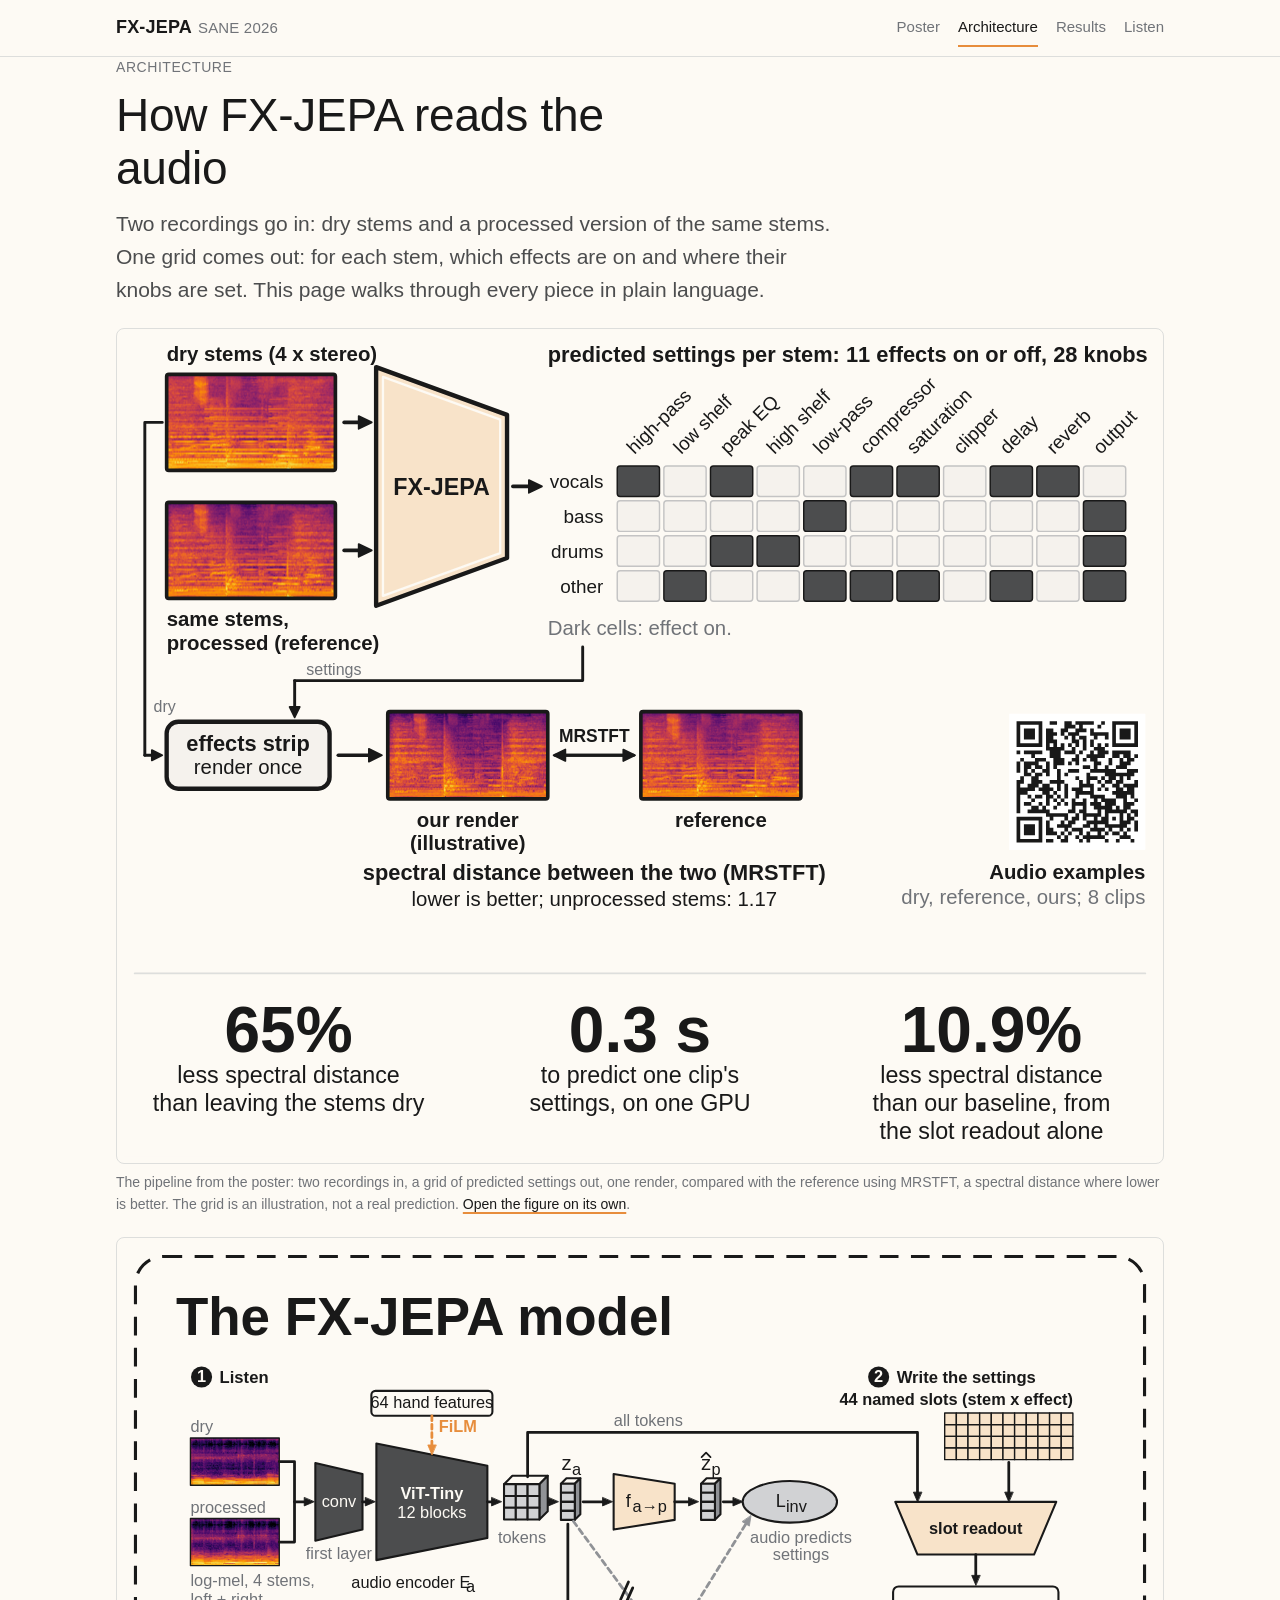
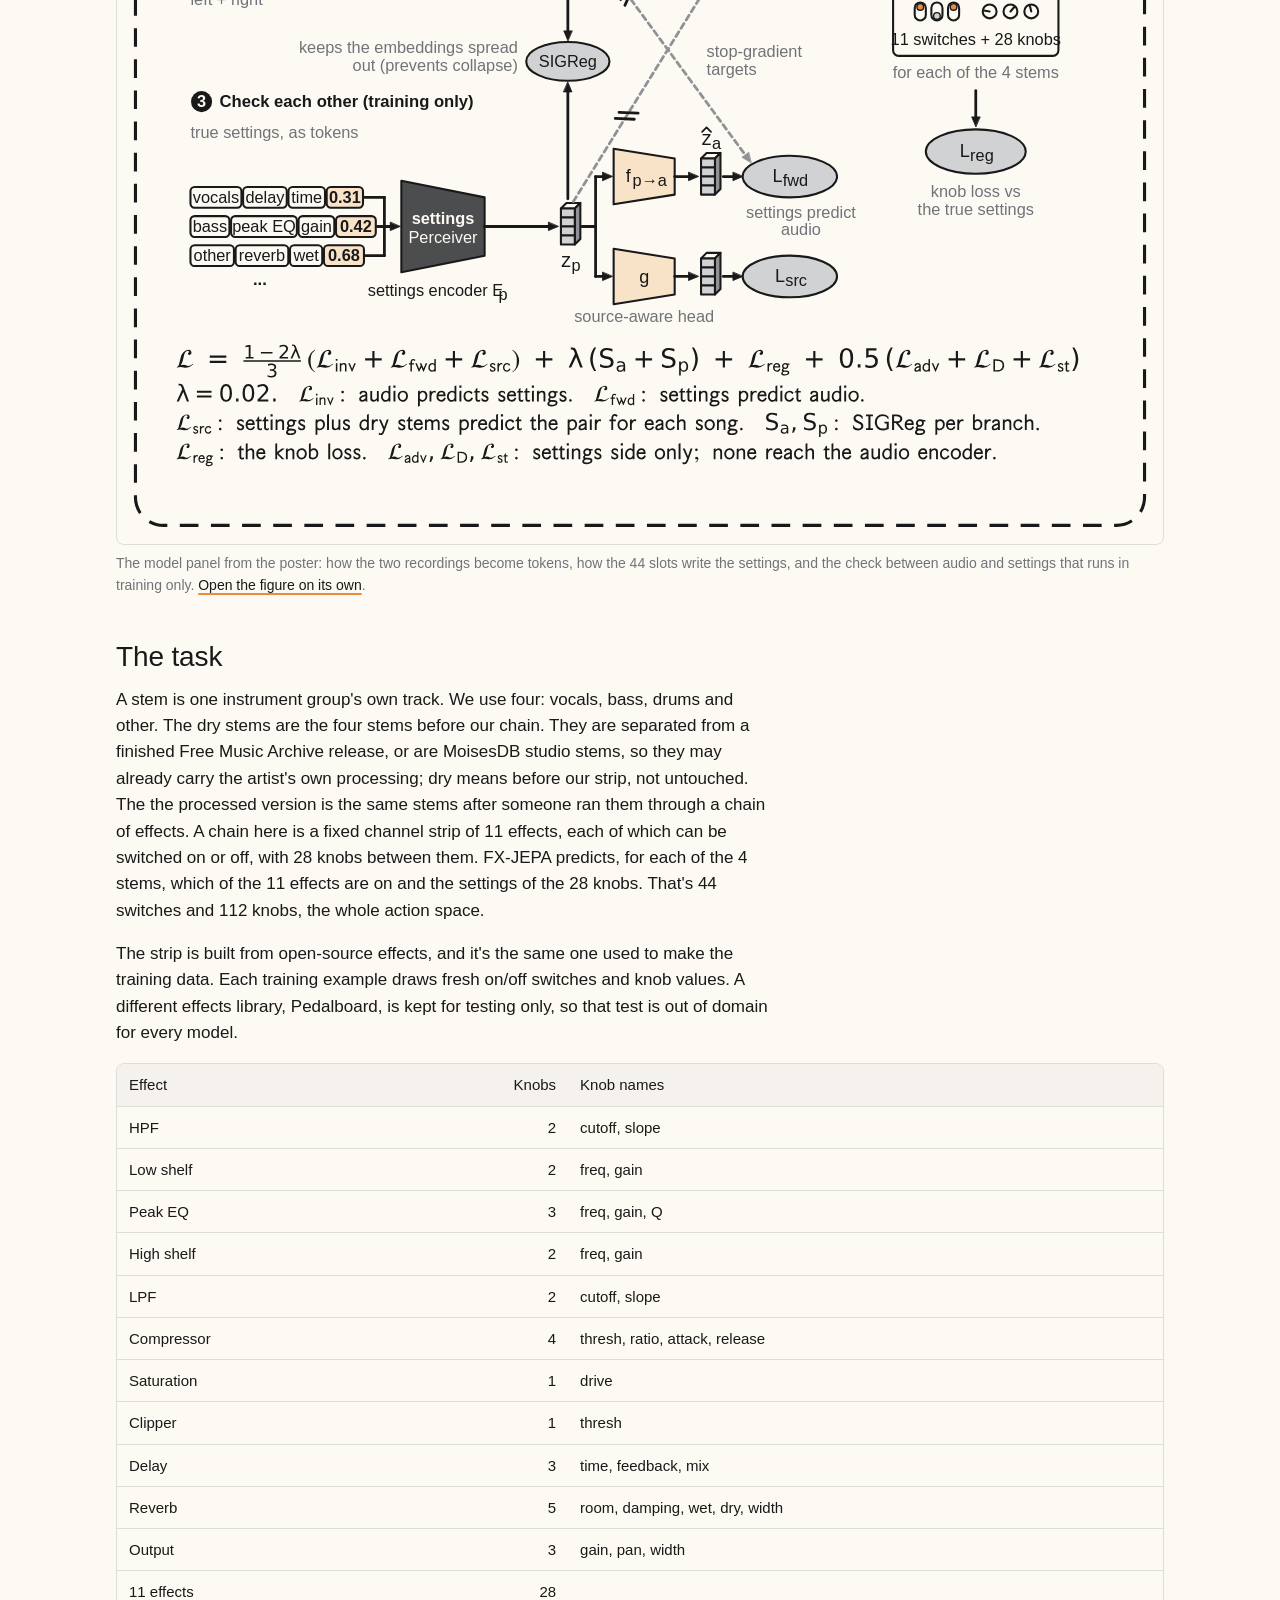
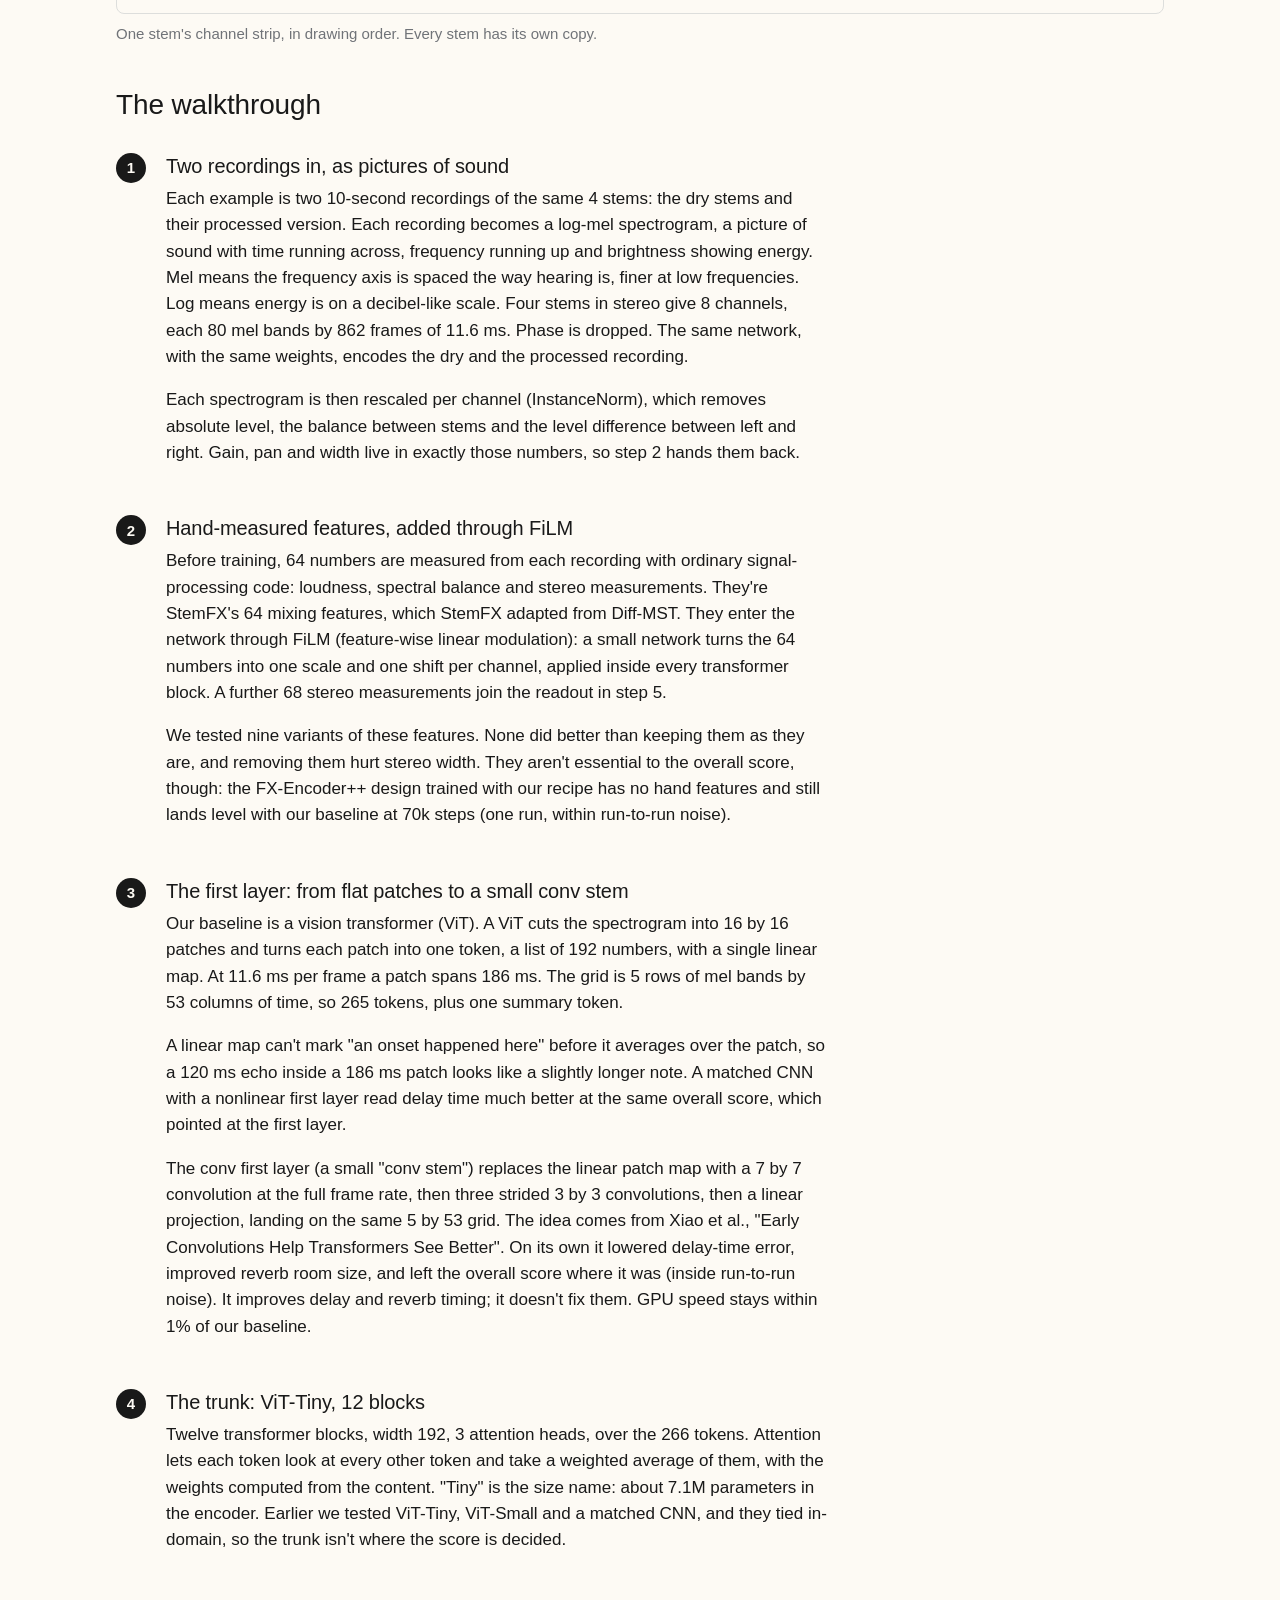
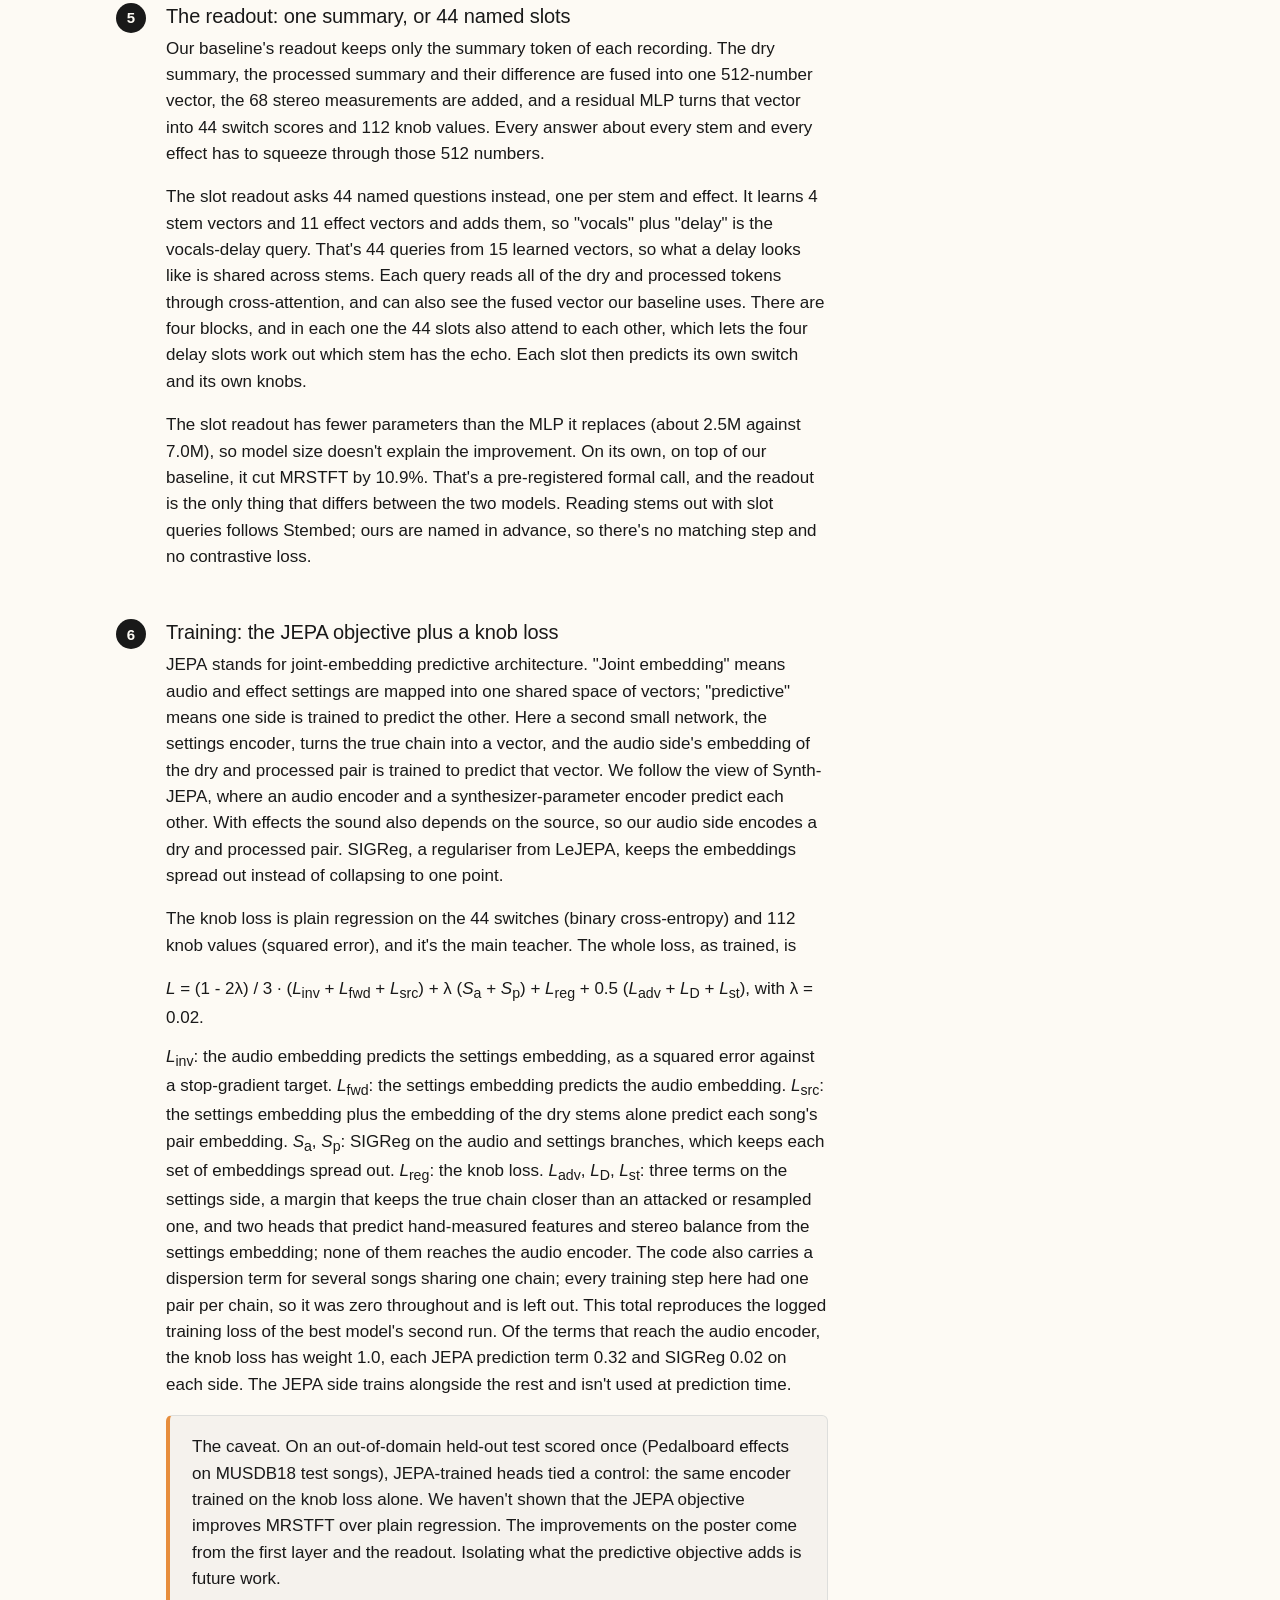
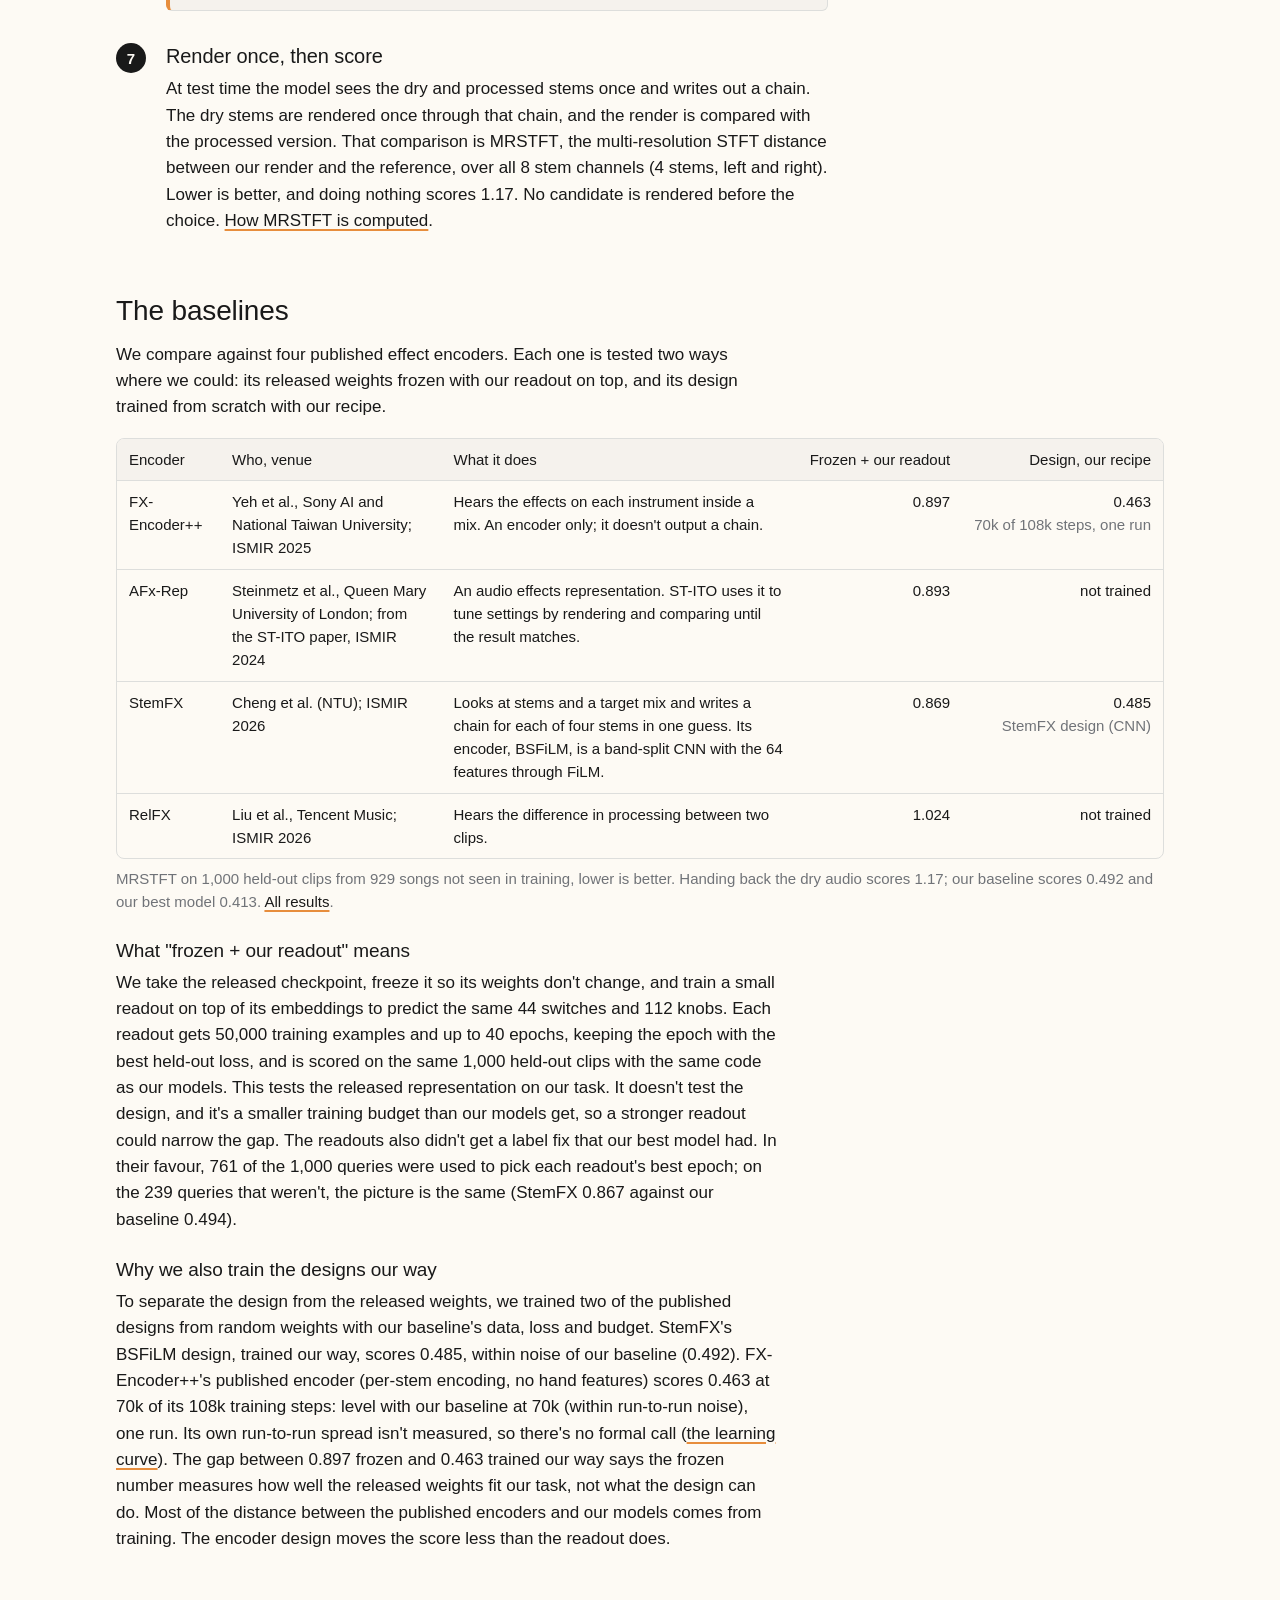
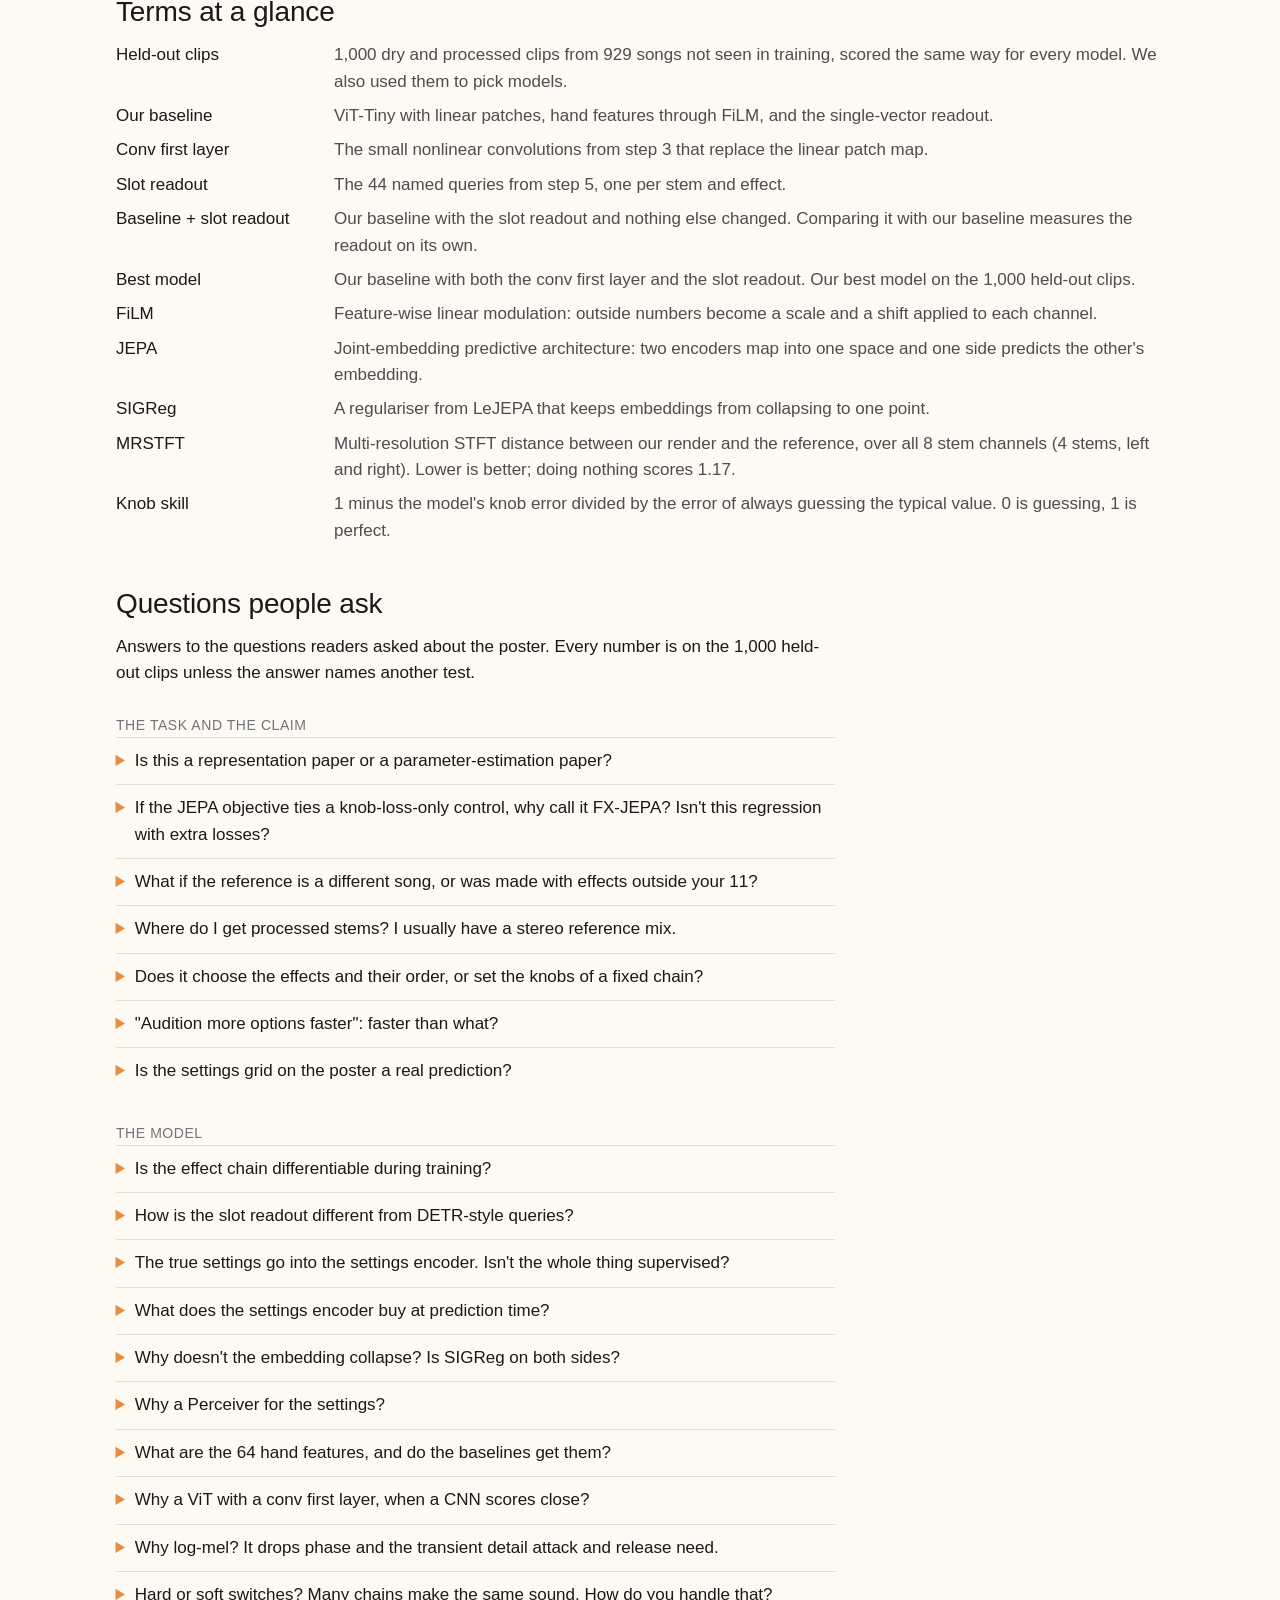
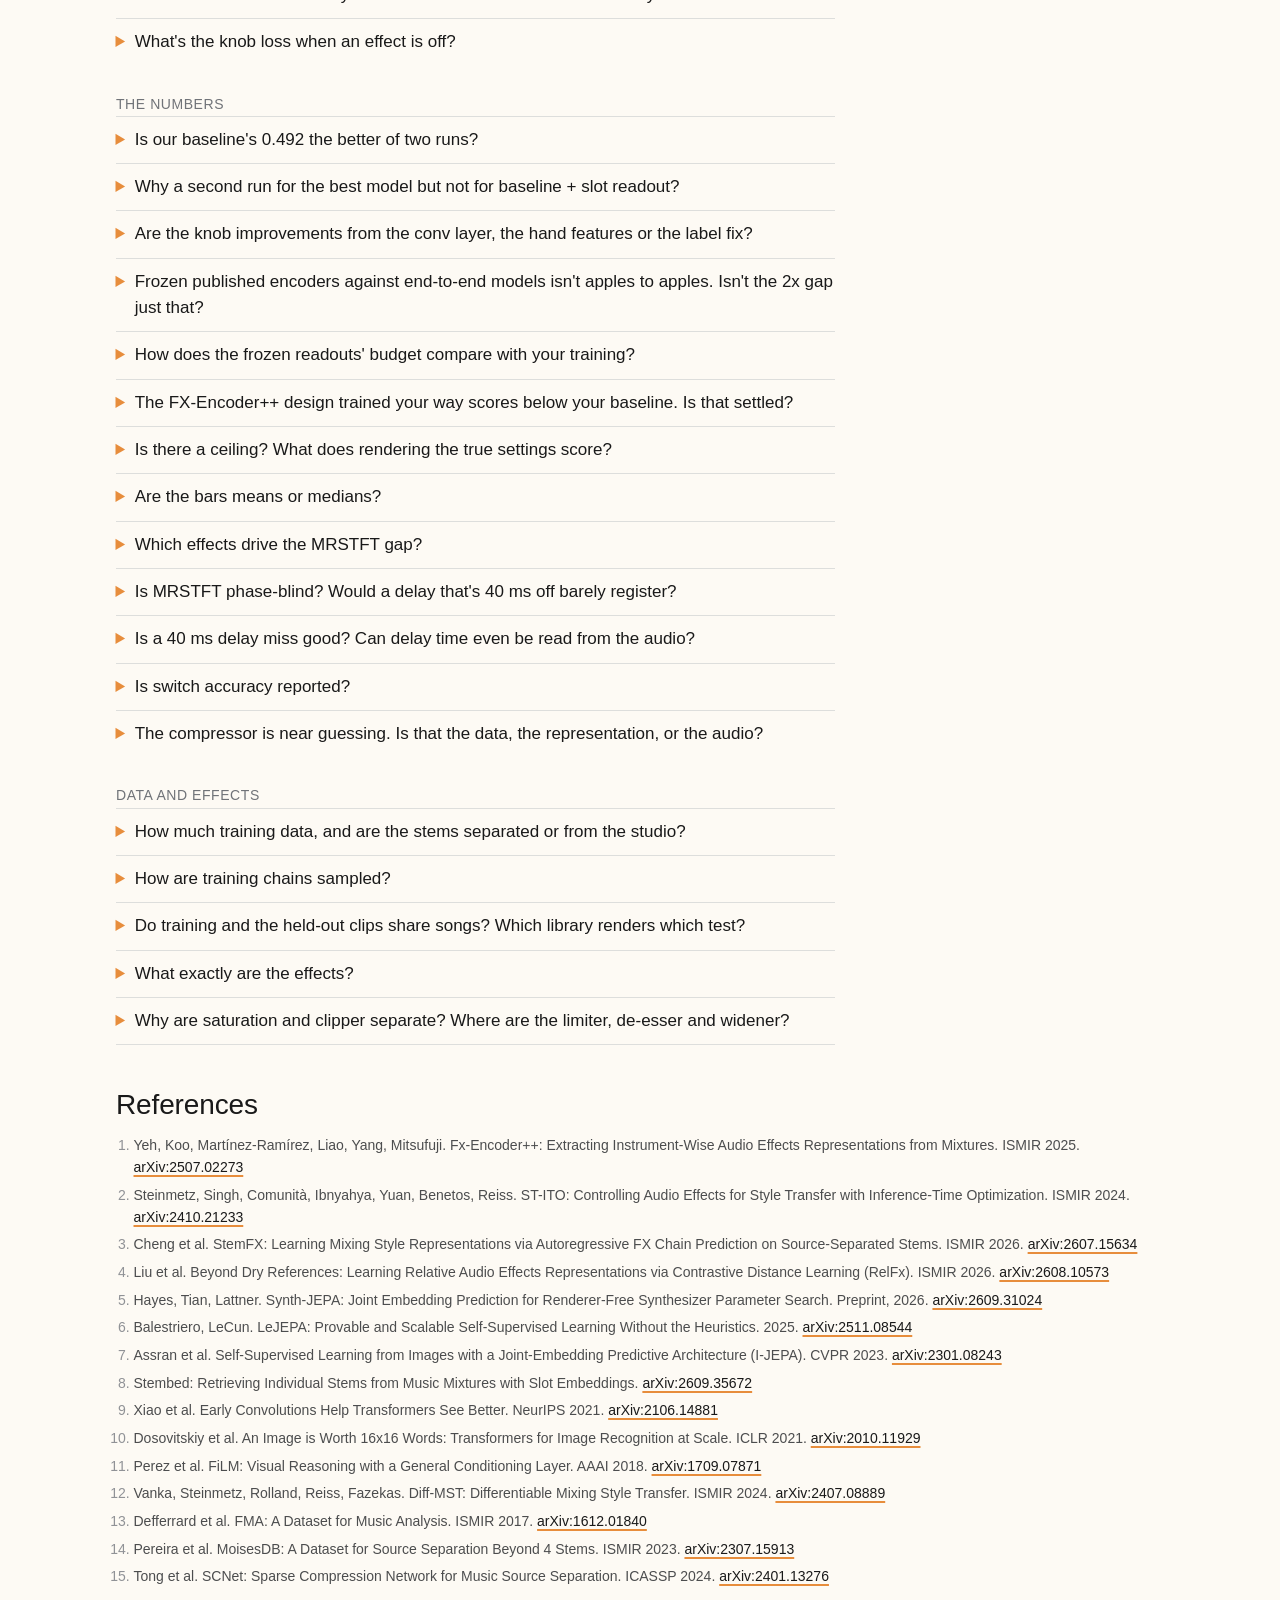
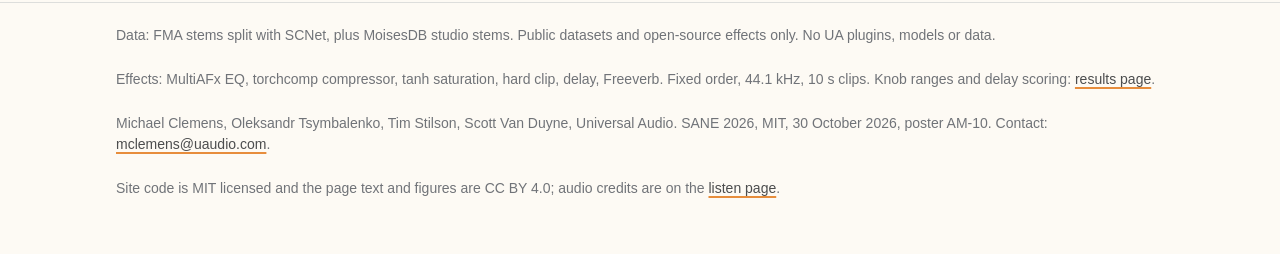
==== commit ed6d9e01: "Poster audit: loss as trained, latency of the best model, disclosures restored" ====
--- a/docs/architecture.html
+++ b/docs/architecture.html
@@ -143,7 +143,7 @@
 <text x="815" y="718.6" font-family="Helvetica Now Display, Helvetica Neue, Helvetica, Arial, sans-serif" font-size="44" font-weight="700" fill="#191919" text-anchor="middle">65%</text>
 <text x="815" y="740.12" font-family="Helvetica Now Display, Helvetica Neue, Helvetica, Arial, sans-serif" font-size="16" font-weight="400" fill="#191919" text-anchor="middle">less spectral distance</text>
 <text x="815" y="759.32" font-family="Helvetica Now Display, Helvetica Neue, Helvetica, Arial, sans-serif" font-size="16" font-weight="400" fill="#191919" text-anchor="middle">than leaving the stems dry</text>
-<text x="1056.6" y="718.6" font-family="Helvetica Now Display, Helvetica Neue, Helvetica, Arial, sans-serif" font-size="44" font-weight="700" fill="#191919" text-anchor="middle">0.1 s</text>
+<text x="1056.6" y="718.6" font-family="Helvetica Now Display, Helvetica Neue, Helvetica, Arial, sans-serif" font-size="44" font-weight="700" fill="#191919" text-anchor="middle">0.3 s</text>
 <text x="1056.6" y="740.12" font-family="Helvetica Now Display, Helvetica Neue, Helvetica, Arial, sans-serif" font-size="16" font-weight="400" fill="#191919" text-anchor="middle">to predict one clip's</text>
 <text x="1056.6" y="759.32" font-family="Helvetica Now Display, Helvetica Neue, Helvetica, Arial, sans-serif" font-size="16" font-weight="400" fill="#191919" text-anchor="middle">settings, on one GPU</text>
 <text x="1298.2" y="718.6" font-family="Helvetica Now Display, Helvetica Neue, Helvetica, Arial, sans-serif" font-size="44" font-weight="700" fill="#191919" text-anchor="middle">10.9%</text>
@@ -164,276 +164,276 @@
 <g id="fig-model-model">
 <path d="M 61.2 702 H 673.2 A 18 18 0 0 1 691.2 720 V 1242 A 18 18 0 0 1 673.2 1260 H 61.2 A 18 18 0 0 1 43.2 1242 V 720 A 18 18 0 0 1 61.2 702 Z" fill="none" stroke="#191919" stroke-width="2" stroke-linecap="butt" stroke-linejoin="round" stroke-dasharray="12 8"/>
 <text x="69.2" y="752.48" font-family="Helvetica Now Display, Helvetica Neue, Helvetica, Arial, sans-serif" font-size="34" font-weight="700" fill="#191919" text-anchor="start">The FX-JEPA model</text>
-<circle cx="88.533" cy="779.299" r="6.702" fill="#191919" stroke="none" stroke-width="0"/>
-<text x="88.533" y="782.738" font-family="Helvetica Now Display, Helvetica Neue, Helvetica, Arial, sans-serif" font-size="10.5" font-weight="700" fill="#FDFAF4" text-anchor="middle">1</text>
-<text x="99.998" y="782.826" font-family="Helvetica Now Display, Helvetica Neue, Helvetica, Arial, sans-serif" font-size="10.582" font-weight="700" fill="#191919" text-anchor="start">Listen</text>
-<text x="81.479" y="814.573" font-family="Helvetica Now Display, Helvetica Neue, Helvetica, Arial, sans-serif" font-size="10.5" font-weight="400" fill="#707378" text-anchor="start">dry</text>
-<image x="81.479" y="818.1" width="56.439" height="29.983" preserveAspectRatio="none" xlink:href="[data-uri]"/>
-<rect x="81.479" y="818.1" width="56.439" height="29.983" fill="none" stroke="#191919" stroke-width="0.882" stroke-linejoin="round"/>
-<text x="81.479" y="865.72" font-family="Helvetica Now Display, Helvetica Neue, Helvetica, Arial, sans-serif" font-size="10.5" font-weight="400" fill="#707378" text-anchor="start">processed</text>
-<image x="81.479" y="869.248" width="56.439" height="29.983" preserveAspectRatio="none" xlink:href="[data-uri]"/>
-<rect x="81.479" y="869.248" width="56.439" height="29.983" fill="none" stroke="#191919" stroke-width="0.882" stroke-linejoin="round"/>
-<text x="81.479" y="912.459" font-family="Helvetica Now Display, Helvetica Neue, Helvetica, Arial, sans-serif" font-size="10.5" font-weight="400" fill="#707378" text-anchor="start">log-mel, 4 stems,</text>
-<text x="81.479" y="923.923" font-family="Helvetica Now Display, Helvetica Neue, Helvetica, Arial, sans-serif" font-size="10.5" font-weight="400" fill="#707378" text-anchor="start">left + right</text>
-<path d="M 137.917 833.092 L 147.618 833.092 L 147.618 884.239 L 137.917 884.239" fill="none" stroke="#191919" stroke-width="1.764" stroke-linecap="round" stroke-linejoin="round"/>
-<path d="M 147.618 858.666 L 155.025 858.666" fill="none" stroke="#191919" stroke-width="1.764" stroke-linecap="round" stroke-linejoin="round"/>
-<path d="M 159.964 858.666 L 153.791 861.258 L 153.791 856.073 Z" fill="#191919" stroke="#191919" stroke-width="0.529" stroke-linecap="round" stroke-linejoin="round"/>
-<path d="M 160.846 833.974 L 190.829 841.028 L 190.829 876.303 L 160.846 883.358 Z" fill="#4c4d4e" stroke="#191919" stroke-width="1.323" stroke-linecap="round" stroke-linejoin="round"/>
-<text x="175.837" y="862.017" font-family="Helvetica Now Display, Helvetica Neue, Helvetica, Arial, sans-serif" font-size="10.5" font-weight="400" fill="#FDFAF4" text-anchor="middle">conv</text>
-<text x="175.837" y="894.822" font-family="Helvetica Now Display, Helvetica Neue, Helvetica, Arial, sans-serif" font-size="10.5" font-weight="400" fill="#707378" text-anchor="middle">first layer</text>
-<path d="M 190.829 858.666 L 193.827 858.666" fill="none" stroke="#191919" stroke-width="1.764" stroke-linecap="round" stroke-linejoin="round"/>
-<path d="M 198.765 858.666 L 192.592 861.258 L 192.592 856.073 Z" fill="#191919" stroke="#191919" stroke-width="0.529" stroke-linecap="round" stroke-linejoin="round"/>
-<path d="M 199.647 821.628 L 270.196 835.737 L 270.196 881.594 L 199.647 895.704 Z" fill="#4c4d4e" stroke="#191919" stroke-width="1.323" stroke-linecap="round" stroke-linejoin="round"/>
-<text x="234.922" y="856.902" font-family="Helvetica Now Display, Helvetica Neue, Helvetica, Arial, sans-serif" font-size="10.5" font-weight="700" fill="#FDFAF4" text-anchor="middle">ViT-Tiny</text>
-<text x="234.922" y="869.248" font-family="Helvetica Now Display, Helvetica Neue, Helvetica, Arial, sans-serif" font-size="10.5" font-weight="400" fill="#FDFAF4" text-anchor="middle">12 blocks</text>
-<text x="183.725" y="913.341" font-family="Helvetica Now Display, Helvetica Neue, Helvetica, Arial, sans-serif" font-size="10.5" font-weight="400" fill="#191919" text-anchor="start">audio encoder E</text>
-<text x="256.602" y="915.775" font-family="Helvetica Now Display, Helvetica Neue, Helvetica, Arial, sans-serif" font-size="10.5" font-weight="400" fill="#191919" text-anchor="start">a</text>
-<rect x="196.451" y="788.117" width="76.941" height="15.873" fill="#FDFAF4" stroke="#191919" stroke-width="1.323" rx="2.646" ry="2.646" stroke-linejoin="round"/>
-<text x="234.922" y="799.14" font-family="Helvetica Now Display, Helvetica Neue, Helvetica, Arial, sans-serif" font-size="10.5" font-weight="400" fill="#191919" text-anchor="middle">64 hand features</text>
-<path d="M 234.922 803.991 L 234.922 823.744" fill="none" stroke="#e78d3c" stroke-width="1.764" stroke-linecap="round" stroke-linejoin="round" stroke-dasharray="3.086 2.293"/>
-<path d="M 234.922 828.683 L 232.329 822.51 L 237.514 822.51 Z" fill="#e78d3c" stroke="#e78d3c" stroke-width="0.529" stroke-linecap="round" stroke-linejoin="round"/>
-<text x="239.331" y="814.573" font-family="Helvetica Now Display, Helvetica Neue, Helvetica, Arial, sans-serif" font-size="10.5" font-weight="700" fill="#e78d3c" text-anchor="start">FiLM</text>
-<path d="M 270.196 858.666 L 274.076 858.666" fill="none" stroke="#191919" stroke-width="1.764" stroke-linecap="round" stroke-linejoin="round"/>
-<path d="M 279.014 858.666 L 272.841 861.258 L 272.841 856.073 Z" fill="#191919" stroke="#191919" stroke-width="0.529" stroke-linecap="round" stroke-linejoin="round"/>
-<path d="M 280.778 847.422 L 286.069 842.131 L 308.557 842.131 L 303.265 847.422 Z" fill="#FDFAF4" stroke="#191919" stroke-width="1.323" stroke-linecap="round" stroke-linejoin="round"/>
-<path d="M 303.265 847.422 L 308.557 842.131 L 308.557 864.618 L 303.265 869.909 Z" fill="#909296" stroke="#191919" stroke-width="1.323" stroke-linecap="round" stroke-linejoin="round"/>
-<rect x="280.778" y="847.422" width="7.496" height="7.496" fill="#d1d2d4" stroke="#191919" stroke-width="1.323" stroke-linejoin="round"/>
-<rect x="280.778" y="854.918" width="7.496" height="7.496" fill="#d1d2d4" stroke="#191919" stroke-width="1.323" stroke-linejoin="round"/>
-<rect x="280.778" y="862.414" width="7.496" height="7.496" fill="#d1d2d4" stroke="#191919" stroke-width="1.323" stroke-linejoin="round"/>
-<rect x="288.274" y="847.422" width="7.496" height="7.496" fill="#d1d2d4" stroke="#191919" stroke-width="1.323" stroke-linejoin="round"/>
-<rect x="288.274" y="854.918" width="7.496" height="7.496" fill="#d1d2d4" stroke="#191919" stroke-width="1.323" stroke-linejoin="round"/>
-<rect x="288.274" y="862.414" width="7.496" height="7.496" fill="#d1d2d4" stroke="#191919" stroke-width="1.323" stroke-linejoin="round"/>
-<rect x="295.77" y="847.422" width="7.496" height="7.496" fill="#d1d2d4" stroke="#191919" stroke-width="1.323" stroke-linejoin="round"/>
-<rect x="295.77" y="854.918" width="7.496" height="7.496" fill="#d1d2d4" stroke="#191919" stroke-width="1.323" stroke-linejoin="round"/>
-<rect x="295.77" y="862.414" width="7.496" height="7.496" fill="#d1d2d4" stroke="#191919" stroke-width="1.323" stroke-linejoin="round"/>
-<text x="292.242" y="885.121" font-family="Helvetica Now Display, Helvetica Neue, Helvetica, Arial, sans-serif" font-size="10.5" font-weight="400" fill="#707378" text-anchor="middle">tokens</text>
-<path d="M 308.997 858.666 L 310.232 858.666" fill="none" stroke="#191919" stroke-width="1.764" stroke-linecap="round" stroke-linejoin="round"/>
-<path d="M 315.17 858.666 L 308.997 861.258 L 308.997 856.073 Z" fill="#191919" stroke="#191919" stroke-width="0.529" stroke-linecap="round" stroke-linejoin="round"/>
-<path d="M 316.934 847.201 L 320.462 843.674 L 329.28 843.674 L 325.753 847.201 Z" fill="#FDFAF4" stroke="#191919" stroke-width="1.323" stroke-linecap="round" stroke-linejoin="round"/>
-<path d="M 325.753 847.201 L 329.28 843.674 L 329.28 866.602 L 325.753 870.13 Z" fill="#909296" stroke="#191919" stroke-width="1.323" stroke-linecap="round" stroke-linejoin="round"/>
-<rect x="316.934" y="847.201" width="8.819" height="5.732" fill="#d1d2d4" stroke="#191919" stroke-width="1.323" stroke-linejoin="round"/>
-<rect x="316.934" y="852.934" width="8.819" height="5.732" fill="#d1d2d4" stroke="#191919" stroke-width="1.323" stroke-linejoin="round"/>
-<rect x="316.934" y="858.666" width="8.819" height="5.732" fill="#d1d2d4" stroke="#191919" stroke-width="1.323" stroke-linejoin="round"/>
-<rect x="316.934" y="864.398" width="8.819" height="5.732" fill="#d1d2d4" stroke="#191919" stroke-width="1.323" stroke-linejoin="round"/>
-<text x="317.424" y="838.383" font-family="Helvetica Now Display, Helvetica Neue, Helvetica, Arial, sans-serif" font-size="12.346" font-weight="400" fill="#191919" text-anchor="start">z</text>
-<text x="323.966" y="841.346" font-family="Helvetica Now Display, Helvetica Neue, Helvetica, Arial, sans-serif" font-size="10.5" font-weight="400" fill="#191919" text-anchor="start">a</text>
-<path d="M 331.044 858.666 L 344.624 858.666" fill="none" stroke="#191919" stroke-width="1.764" stroke-linecap="round" stroke-linejoin="round"/>
-<path d="M 349.563 858.666 L 343.39 861.258 L 343.39 856.073 Z" fill="#191919" stroke="#191919" stroke-width="0.529" stroke-linecap="round" stroke-linejoin="round"/>
-<path d="M 350.445 841.028 L 389.246 847.201 L 389.246 870.13 L 350.445 876.303 Z" fill="#F8E3C9" stroke="#191919" stroke-width="1.323" stroke-linecap="round" stroke-linejoin="round"/>
-<text x="358.186" y="862.193" font-family="Helvetica Now Display, Helvetica Neue, Helvetica, Arial, sans-serif" font-size="11.464" font-weight="400" fill="#191919" text-anchor="start">f</text>
-<text x="362.384" y="864.944" font-family="Helvetica Now Display, Helvetica Neue, Helvetica, Arial, sans-serif" font-size="10.5" font-weight="400" fill="#191919" text-anchor="start">a→p</text>
-<path d="M 389.246 858.666 L 399.3 858.666" fill="none" stroke="#191919" stroke-width="1.764" stroke-linecap="round" stroke-linejoin="round"/>
-<path d="M 404.238 858.666 L 398.065 861.258 L 398.065 856.073 Z" fill="#191919" stroke="#191919" stroke-width="0.529" stroke-linecap="round" stroke-linejoin="round"/>
-<path d="M 406.002 847.201 L 409.529 843.674 L 418.348 843.674 L 414.82 847.201 Z" fill="#FDFAF4" stroke="#191919" stroke-width="1.323" stroke-linecap="round" stroke-linejoin="round"/>
-<path d="M 414.82 847.201 L 418.348 843.674 L 418.348 866.602 L 414.82 870.13 Z" fill="#909296" stroke="#191919" stroke-width="1.323" stroke-linecap="round" stroke-linejoin="round"/>
-<rect x="406.002" y="847.201" width="8.819" height="5.732" fill="#d1d2d4" stroke="#191919" stroke-width="1.323" stroke-linejoin="round"/>
-<rect x="406.002" y="852.934" width="8.819" height="5.732" fill="#d1d2d4" stroke="#191919" stroke-width="1.323" stroke-linejoin="round"/>
-<rect x="406.002" y="858.666" width="8.819" height="5.732" fill="#d1d2d4" stroke="#191919" stroke-width="1.323" stroke-linejoin="round"/>
-<rect x="406.002" y="864.398" width="8.819" height="5.732" fill="#d1d2d4" stroke="#191919" stroke-width="1.323" stroke-linejoin="round"/>
-<text x="406.182" y="838.383" font-family="Helvetica Now Display, Helvetica Neue, Helvetica, Arial, sans-serif" font-size="12.346" font-weight="400" fill="#191919" text-anchor="start">z</text>
-<text x="412.723" y="841.346" font-family="Helvetica Now Display, Helvetica Neue, Helvetica, Arial, sans-serif" font-size="10.5" font-weight="400" fill="#191919" text-anchor="start">p</text>
-<path d="M 406.366 830.199 L 409.188 827.377 L 412.01 830.199" fill="none" stroke="#191919" stroke-width="1.146" stroke-linecap="round" stroke-linejoin="round"/>
-<path d="M 420.111 858.666 L 427.519 858.666" fill="none" stroke="#191919" stroke-width="1.764" stroke-linecap="round" stroke-linejoin="round"/>
-<path d="M 432.457 858.666 L 426.284 861.258 L 426.284 856.073 Z" fill="#191919" stroke="#191919" stroke-width="0.529" stroke-linecap="round" stroke-linejoin="round"/>
-<ellipse cx="462.44" cy="858.666" rx="29.983" ry="13.228" fill="#d1d2d4" stroke="#191919" stroke-width="1.323"/>
-<text x="453.419" y="862.193" font-family="Helvetica Now Display, Helvetica Neue, Helvetica, Arial, sans-serif" font-size="11.464" font-weight="400" fill="#191919" text-anchor="start">L</text>
-<text x="459.99" y="864.944" font-family="Helvetica Now Display, Helvetica Neue, Helvetica, Arial, sans-serif" font-size="10.5" font-weight="400" fill="#191919" text-anchor="start">inv</text>
-<text x="469.495" y="885.121" font-family="Helvetica Now Display, Helvetica Neue, Helvetica, Arial, sans-serif" font-size="10.5" font-weight="400" fill="#707378" text-anchor="middle">audio predicts</text>
-<text x="469.495" y="895.704" font-family="Helvetica Now Display, Helvetica Neue, Helvetica, Arial, sans-serif" font-size="10.5" font-weight="400" fill="#707378" text-anchor="middle">settings</text>
-<circle cx="88.533" cy="985.653" r="6.702" fill="#191919" stroke="none" stroke-width="0"/>
-<text x="88.533" y="989.092" font-family="Helvetica Now Display, Helvetica Neue, Helvetica, Arial, sans-serif" font-size="10.5" font-weight="700" fill="#FDFAF4" text-anchor="middle">3</text>
-<text x="99.998" y="989.18" font-family="Helvetica Now Display, Helvetica Neue, Helvetica, Arial, sans-serif" font-size="10.582" font-weight="700" fill="#191919" text-anchor="start">Check each other (training only)</text>
-<text x="81.479" y="1008.581" font-family="Helvetica Now Display, Helvetica Neue, Helvetica, Arial, sans-serif" font-size="10.5" font-weight="400" fill="#707378" text-anchor="start">true settings, as tokens</text>
-<rect x="81.479" y="1039.887" width="32.696" height="13.228" fill="#FDFAF4" stroke="#191919" stroke-width="1.323" rx="2.646" ry="2.646" stroke-linejoin="round"/>
-<text x="97.827" y="1049.764" font-family="Helvetica Now Display, Helvetica Neue, Helvetica, Arial, sans-serif" font-size="10.5" font-weight="400" fill="#191919" text-anchor="middle">vocals</text>
-<rect x="115.233" y="1039.887" width="28.024" height="13.228" fill="#FDFAF4" stroke="#191919" stroke-width="1.323" rx="2.646" ry="2.646" stroke-linejoin="round"/>
-<text x="129.245" y="1049.764" font-family="Helvetica Now Display, Helvetica Neue, Helvetica, Arial, sans-serif" font-size="10.5" font-weight="400" fill="#191919" text-anchor="middle">delay</text>
-<rect x="144.315" y="1039.887" width="23.435" height="13.228" fill="#FDFAF4" stroke="#191919" stroke-width="1.323" rx="2.646" ry="2.646" stroke-linejoin="round"/>
-<text x="156.033" y="1049.764" font-family="Helvetica Now Display, Helvetica Neue, Helvetica, Arial, sans-serif" font-size="10.5" font-weight="400" fill="#191919" text-anchor="middle">time</text>
-<rect x="168.809" y="1039.887" width="23.299" height="13.228" fill="#F8E3C9" stroke="#191919" stroke-width="1.323" rx="2.646" ry="2.646" stroke-linejoin="round"/>
-<text x="180.459" y="1049.764" font-family="Helvetica Now Display, Helvetica Neue, Helvetica, Arial, sans-serif" font-size="10.5" font-weight="700" fill="#191919" text-anchor="middle">0.31</text>
-<line x1="193.166" y1="1046.501" x2="205.787" y2="1046.501" stroke="#191919" stroke-width="1.764" stroke-linecap="round"/>
-<rect x="81.479" y="1058.406" width="24.979" height="13.228" fill="#FDFAF4" stroke="#191919" stroke-width="1.323" rx="2.646" ry="2.646" stroke-linejoin="round"/>
-<text x="93.968" y="1068.283" font-family="Helvetica Now Display, Helvetica Neue, Helvetica, Arial, sans-serif" font-size="10.5" font-weight="400" fill="#191919" text-anchor="middle">bass</text>
-<rect x="107.516" y="1058.406" width="42.22" height="13.228" fill="#FDFAF4" stroke="#191919" stroke-width="1.323" rx="2.646" ry="2.646" stroke-linejoin="round"/>
-<text x="128.626" y="1068.283" font-family="Helvetica Now Display, Helvetica Neue, Helvetica, Arial, sans-serif" font-size="10.5" font-weight="400" fill="#191919" text-anchor="middle">peak EQ</text>
-<rect x="150.794" y="1058.406" width="22.942" height="13.228" fill="#FDFAF4" stroke="#191919" stroke-width="1.323" rx="2.646" ry="2.646" stroke-linejoin="round"/>
-<text x="162.265" y="1068.283" font-family="Helvetica Now Display, Helvetica Neue, Helvetica, Arial, sans-serif" font-size="10.5" font-weight="400" fill="#191919" text-anchor="middle">gain</text>
-<rect x="174.794" y="1058.406" width="25.525" height="13.228" fill="#F8E3C9" stroke="#191919" stroke-width="1.323" rx="2.646" ry="2.646" stroke-linejoin="round"/>
-<text x="187.557" y="1068.283" font-family="Helvetica Now Display, Helvetica Neue, Helvetica, Arial, sans-serif" font-size="10.5" font-weight="700" fill="#191919" text-anchor="middle">0.42</text>
-<line x1="201.377" y1="1065.02" x2="205.787" y2="1065.02" stroke="#191919" stroke-width="1.764" stroke-linecap="round"/>
-<rect x="81.479" y="1076.925" width="27.887" height="13.228" fill="#FDFAF4" stroke="#191919" stroke-width="1.323" rx="2.646" ry="2.646" stroke-linejoin="round"/>
-<text x="95.422" y="1086.802" font-family="Helvetica Now Display, Helvetica Neue, Helvetica, Arial, sans-serif" font-size="10.5" font-weight="400" fill="#191919" text-anchor="middle">other</text>
-<rect x="110.424" y="1076.925" width="33.82" height="13.228" fill="#FDFAF4" stroke="#191919" stroke-width="1.323" rx="2.646" ry="2.646" stroke-linejoin="round"/>
-<text x="127.334" y="1086.802" font-family="Helvetica Now Display, Helvetica Neue, Helvetica, Arial, sans-serif" font-size="10.5" font-weight="400" fill="#191919" text-anchor="middle">reverb</text>
-<rect x="145.302" y="1076.925" width="20.684" height="13.228" fill="#FDFAF4" stroke="#191919" stroke-width="1.323" rx="2.646" ry="2.646" stroke-linejoin="round"/>
-<text x="155.645" y="1086.802" font-family="Helvetica Now Display, Helvetica Neue, Helvetica, Arial, sans-serif" font-size="10.5" font-weight="400" fill="#191919" text-anchor="middle">wet</text>
-<rect x="167.045" y="1076.925" width="25.682" height="13.228" fill="#F8E3C9" stroke="#191919" stroke-width="1.323" rx="2.646" ry="2.646" stroke-linejoin="round"/>
-<text x="179.886" y="1086.802" font-family="Helvetica Now Display, Helvetica Neue, Helvetica, Arial, sans-serif" font-size="10.5" font-weight="700" fill="#191919" text-anchor="middle">0.68</text>
-<line x1="193.786" y1="1083.539" x2="205.787" y2="1083.539" stroke="#191919" stroke-width="1.764" stroke-linecap="round"/>
-<line x1="205.787" y1="1046.501" x2="205.787" y2="1083.539" stroke="#191919" stroke-width="1.764" stroke-linecap="round"/>
-<text x="125.571" y="1102.058" font-family="Helvetica Now Display, Helvetica Neue, Helvetica, Arial, sans-serif" font-size="10.582" font-weight="700" fill="#191919" text-anchor="middle">...</text>
-<path d="M 205.787 1065.02 L 209.7 1065.02" fill="none" stroke="#191919" stroke-width="1.764" stroke-linecap="round" stroke-linejoin="round"/>
-<path d="M 214.639 1065.02 L 208.466 1067.613 L 208.466 1062.427 Z" fill="#191919" stroke="#191919" stroke-width="0.529" stroke-linecap="round" stroke-linejoin="round"/>
-<path d="M 215.521 1035.919 L 268.432 1046.501 L 268.432 1083.539 L 215.521 1094.121 Z" fill="#4c4d4e" stroke="#191919" stroke-width="1.323" stroke-linecap="round" stroke-linejoin="round"/>
-<text x="241.976" y="1063.256" font-family="Helvetica Now Display, Helvetica Neue, Helvetica, Arial, sans-serif" font-size="10.5" font-weight="700" fill="#FDFAF4" text-anchor="middle">settings</text>
-<text x="241.976" y="1075.602" font-family="Helvetica Now Display, Helvetica Neue, Helvetica, Arial, sans-serif" font-size="10.5" font-weight="400" fill="#FDFAF4" text-anchor="middle">Perceiver</text>
-<text x="194.167" y="1109.113" font-family="Helvetica Now Display, Helvetica Neue, Helvetica, Arial, sans-serif" font-size="10.5" font-weight="400" fill="#191919" text-anchor="start">settings encoder E</text>
-<text x="277.287" y="1111.547" font-family="Helvetica Now Display, Helvetica Neue, Helvetica, Arial, sans-serif" font-size="10.5" font-weight="400" fill="#191919" text-anchor="start">p</text>
-<path d="M 268.432 1065.02 L 310.232 1065.02" fill="none" stroke="#191919" stroke-width="1.764" stroke-linecap="round" stroke-linejoin="round"/>
-<path d="M 315.17 1065.02 L 308.997 1067.613 L 308.997 1062.427 Z" fill="#191919" stroke="#191919" stroke-width="0.529" stroke-linecap="round" stroke-linejoin="round"/>
-<path d="M 316.934 1053.556 L 320.462 1050.028 L 329.28 1050.028 L 325.753 1053.556 Z" fill="#FDFAF4" stroke="#191919" stroke-width="1.323" stroke-linecap="round" stroke-linejoin="round"/>
-<path d="M 325.753 1053.556 L 329.28 1050.028 L 329.28 1072.957 L 325.753 1076.484 Z" fill="#909296" stroke="#191919" stroke-width="1.323" stroke-linecap="round" stroke-linejoin="round"/>
-<rect x="316.934" y="1053.556" width="8.819" height="5.732" fill="#d1d2d4" stroke="#191919" stroke-width="1.323" stroke-linejoin="round"/>
-<rect x="316.934" y="1059.288" width="8.819" height="5.732" fill="#d1d2d4" stroke="#191919" stroke-width="1.323" stroke-linejoin="round"/>
-<rect x="316.934" y="1065.02" width="8.819" height="5.732" fill="#d1d2d4" stroke="#191919" stroke-width="1.323" stroke-linejoin="round"/>
-<rect x="316.934" y="1070.752" width="8.819" height="5.732" fill="#d1d2d4" stroke="#191919" stroke-width="1.323" stroke-linejoin="round"/>
-<text x="317.114" y="1090.594" font-family="Helvetica Now Display, Helvetica Neue, Helvetica, Arial, sans-serif" font-size="12.346" font-weight="400" fill="#191919" text-anchor="start">z</text>
-<text x="323.656" y="1093.557" font-family="Helvetica Now Display, Helvetica Neue, Helvetica, Arial, sans-serif" font-size="10.5" font-weight="400" fill="#191919" text-anchor="start">p</text>
-<line x1="330.162" y1="1065.02" x2="338.981" y2="1065.02" stroke="#191919" stroke-width="1.764" stroke-linecap="round"/>
-<line x1="338.981" y1="1033.273" x2="338.981" y2="1096.767" stroke="#191919" stroke-width="1.764" stroke-linecap="round"/>
-<path d="M 338.981 1033.273 L 344.624 1033.273" fill="none" stroke="#191919" stroke-width="1.764" stroke-linecap="round" stroke-linejoin="round"/>
-<path d="M 349.563 1033.273 L 343.39 1035.866 L 343.39 1030.68 Z" fill="#191919" stroke="#191919" stroke-width="0.529" stroke-linecap="round" stroke-linejoin="round"/>
-<path d="M 338.981 1096.767 L 344.624 1096.767" fill="none" stroke="#191919" stroke-width="1.764" stroke-linecap="round" stroke-linejoin="round"/>
-<path d="M 349.563 1096.767 L 343.39 1099.359 L 343.39 1094.174 Z" fill="#191919" stroke="#191919" stroke-width="0.529" stroke-linecap="round" stroke-linejoin="round"/>
-<path d="M 350.445 1015.636 L 389.246 1021.809 L 389.246 1044.737 L 350.445 1050.91 Z" fill="#F8E3C9" stroke="#191919" stroke-width="1.323" stroke-linecap="round" stroke-linejoin="round"/>
-<text x="358.186" y="1036.801" font-family="Helvetica Now Display, Helvetica Neue, Helvetica, Arial, sans-serif" font-size="11.464" font-weight="400" fill="#191919" text-anchor="start">f</text>
-<text x="362.384" y="1039.552" font-family="Helvetica Now Display, Helvetica Neue, Helvetica, Arial, sans-serif" font-size="10.5" font-weight="400" fill="#191919" text-anchor="start">p→a</text>
-<path d="M 389.246 1033.273 L 399.3 1033.273" fill="none" stroke="#191919" stroke-width="1.764" stroke-linecap="round" stroke-linejoin="round"/>
-<path d="M 404.238 1033.273 L 398.065 1035.866 L 398.065 1030.68 Z" fill="#191919" stroke="#191919" stroke-width="0.529" stroke-linecap="round" stroke-linejoin="round"/>
-<path d="M 406.002 1021.809 L 409.529 1018.282 L 418.348 1018.282 L 414.82 1021.809 Z" fill="#FDFAF4" stroke="#191919" stroke-width="1.323" stroke-linecap="round" stroke-linejoin="round"/>
-<path d="M 414.82 1021.809 L 418.348 1018.282 L 418.348 1041.21 L 414.82 1044.737 Z" fill="#909296" stroke="#191919" stroke-width="1.323" stroke-linecap="round" stroke-linejoin="round"/>
-<rect x="406.002" y="1021.809" width="8.819" height="5.732" fill="#d1d2d4" stroke="#191919" stroke-width="1.323" stroke-linejoin="round"/>
-<rect x="406.002" y="1027.541" width="8.819" height="5.732" fill="#d1d2d4" stroke="#191919" stroke-width="1.323" stroke-linejoin="round"/>
-<rect x="406.002" y="1033.273" width="8.819" height="5.732" fill="#d1d2d4" stroke="#191919" stroke-width="1.323" stroke-linejoin="round"/>
-<rect x="406.002" y="1039.005" width="8.819" height="5.732" fill="#d1d2d4" stroke="#191919" stroke-width="1.323" stroke-linejoin="round"/>
-<text x="406.492" y="1012.99" font-family="Helvetica Now Display, Helvetica Neue, Helvetica, Arial, sans-serif" font-size="12.346" font-weight="400" fill="#191919" text-anchor="start">z</text>
-<text x="413.033" y="1015.953" font-family="Helvetica Now Display, Helvetica Neue, Helvetica, Arial, sans-serif" font-size="10.5" font-weight="400" fill="#191919" text-anchor="start">a</text>
-<path d="M 406.676 1004.807 L 409.498 1001.985 L 412.32 1004.807" fill="none" stroke="#191919" stroke-width="1.146" stroke-linecap="round" stroke-linejoin="round"/>
-<path d="M 420.111 1033.273 L 427.519 1033.273" fill="none" stroke="#191919" stroke-width="1.764" stroke-linecap="round" stroke-linejoin="round"/>
-<path d="M 432.457 1033.273 L 426.284 1035.866 L 426.284 1030.68 Z" fill="#191919" stroke="#191919" stroke-width="0.529" stroke-linecap="round" stroke-linejoin="round"/>
-<ellipse cx="462.44" cy="1033.273" rx="29.983" ry="13.228" fill="#d1d2d4" stroke="#191919" stroke-width="1.323"/>
-<text x="451.349" y="1036.801" font-family="Helvetica Now Display, Helvetica Neue, Helvetica, Arial, sans-serif" font-size="11.464" font-weight="400" fill="#191919" text-anchor="start">L</text>
-<text x="457.92" y="1039.552" font-family="Helvetica Now Display, Helvetica Neue, Helvetica, Arial, sans-serif" font-size="10.5" font-weight="400" fill="#191919" text-anchor="start">fwd</text>
-<text x="469.495" y="1059.729" font-family="Helvetica Now Display, Helvetica Neue, Helvetica, Arial, sans-serif" font-size="10.5" font-weight="400" fill="#707378" text-anchor="middle">settings predict</text>
-<text x="469.495" y="1070.311" font-family="Helvetica Now Display, Helvetica Neue, Helvetica, Arial, sans-serif" font-size="10.5" font-weight="400" fill="#707378" text-anchor="middle">audio</text>
-<path d="M 350.445 1079.13 L 389.246 1085.303 L 389.246 1108.231 L 350.445 1114.404 Z" fill="#F8E3C9" stroke="#191919" stroke-width="1.323" stroke-linecap="round" stroke-linejoin="round"/>
-<text x="369.846" y="1100.735" font-family="Helvetica Now Display, Helvetica Neue, Helvetica, Arial, sans-serif" font-size="11.464" font-weight="400" fill="#191919" text-anchor="middle">g</text>
-<text x="369.846" y="1125.868" font-family="Helvetica Now Display, Helvetica Neue, Helvetica, Arial, sans-serif" font-size="10.5" font-weight="400" fill="#707378" text-anchor="middle">source-aware head</text>
-<path d="M 389.246 1096.767 L 399.3 1096.767" fill="none" stroke="#191919" stroke-width="1.764" stroke-linecap="round" stroke-linejoin="round"/>
-<path d="M 404.238 1096.767 L 398.065 1099.359 L 398.065 1094.174 Z" fill="#191919" stroke="#191919" stroke-width="0.529" stroke-linecap="round" stroke-linejoin="round"/>
-<path d="M 406.002 1085.303 L 409.529 1081.775 L 418.348 1081.775 L 414.82 1085.303 Z" fill="#FDFAF4" stroke="#191919" stroke-width="1.323" stroke-linecap="round" stroke-linejoin="round"/>
-<path d="M 414.82 1085.303 L 418.348 1081.775 L 418.348 1104.703 L 414.82 1108.231 Z" fill="#909296" stroke="#191919" stroke-width="1.323" stroke-linecap="round" stroke-linejoin="round"/>
-<rect x="406.002" y="1085.303" width="8.819" height="5.732" fill="#d1d2d4" stroke="#191919" stroke-width="1.323" stroke-linejoin="round"/>
-<rect x="406.002" y="1091.035" width="8.819" height="5.732" fill="#d1d2d4" stroke="#191919" stroke-width="1.323" stroke-linejoin="round"/>
-<rect x="406.002" y="1096.767" width="8.819" height="5.732" fill="#d1d2d4" stroke="#191919" stroke-width="1.323" stroke-linejoin="round"/>
-<rect x="406.002" y="1102.499" width="8.819" height="5.732" fill="#d1d2d4" stroke="#191919" stroke-width="1.323" stroke-linejoin="round"/>
-<path d="M 420.111 1096.767 L 427.519 1096.767" fill="none" stroke="#191919" stroke-width="1.764" stroke-linecap="round" stroke-linejoin="round"/>
-<path d="M 432.457 1096.767 L 426.284 1099.359 L 426.284 1094.174 Z" fill="#191919" stroke="#191919" stroke-width="0.529" stroke-linecap="round" stroke-linejoin="round"/>
-<ellipse cx="462.44" cy="1096.767" rx="29.983" ry="13.228" fill="#d1d2d4" stroke="#191919" stroke-width="1.323"/>
-<text x="452.942" y="1100.294" font-family="Helvetica Now Display, Helvetica Neue, Helvetica, Arial, sans-serif" font-size="11.464" font-weight="400" fill="#191919" text-anchor="start">L</text>
-<text x="459.513" y="1103.046" font-family="Helvetica Now Display, Helvetica Neue, Helvetica, Arial, sans-serif" font-size="10.5" font-weight="400" fill="#191919" text-anchor="start">src</text>
-<path d="M 321.343 872.775 L 321.343 941.913" fill="none" stroke="#191919" stroke-width="1.764" stroke-linecap="round" stroke-linejoin="round"/>
-<path d="M 321.343 946.851 L 318.751 940.678 L 323.936 940.678 Z" fill="#191919" stroke="#191919" stroke-width="0.529" stroke-linecap="round" stroke-linejoin="round"/>
-<path d="M 321.343 1047.383 L 321.343 978.245" fill="none" stroke="#191919" stroke-width="1.764" stroke-linecap="round" stroke-linejoin="round"/>
-<path d="M 321.343 973.307 L 323.936 979.48 L 318.751 979.48 Z" fill="#191919" stroke="#191919" stroke-width="0.529" stroke-linecap="round" stroke-linejoin="round"/>
-<ellipse cx="321.343" cy="960.079" rx="26.456" ry="12.346" fill="#d1d2d4" stroke="#191919" stroke-width="1.323"/>
-<text x="321.343" y="963.606" font-family="Helvetica Now Display, Helvetica Neue, Helvetica, Arial, sans-serif" font-size="10.5" font-weight="400" fill="#191919" text-anchor="middle">SIGReg</text>
-<text x="289.597" y="954.788" font-family="Helvetica Now Display, Helvetica Neue, Helvetica, Arial, sans-serif" font-size="10.5" font-weight="400" fill="#707378" text-anchor="end">keeps the embeddings spread</text>
-<text x="289.597" y="966.252" font-family="Helvetica Now Display, Helvetica Neue, Helvetica, Arial, sans-serif" font-size="10.5" font-weight="400" fill="#707378" text-anchor="end">out (prevents collapse)</text>
-<path d="M 324.871 871.012 L 434.822 1020.477" fill="none" stroke="#909296" stroke-width="1.764" stroke-linecap="round" stroke-linejoin="round" stroke-dasharray="3.527 2.646"/>
-<path d="M 437.748 1024.455 L 432.002 1021.018 L 436.179 1017.946 Z" fill="#909296" stroke="#909296" stroke-width="0.529" stroke-linecap="round" stroke-linejoin="round"/>
-<line x1="359.861" y1="909.647" x2="354.89" y2="920.748" stroke="#191919" stroke-width="1.764" stroke-linecap="round"/>
-<line x1="362.578" y1="913.341" x2="357.607" y2="924.442" stroke="#191919" stroke-width="1.764" stroke-linecap="round"/>
-<path d="M 324.871 1049.147 L 435.142 871.679" fill="none" stroke="#909296" stroke-width="1.764" stroke-linecap="round" stroke-linejoin="round" stroke-dasharray="3.527 2.646"/>
-<path d="M 437.748 867.484 L 436.693 874.096 L 432.288 871.359 Z" fill="#909296" stroke="#909296" stroke-width="0.529" stroke-linecap="round" stroke-linejoin="round"/>
-<line x1="351.447" y1="996.35" x2="363.601" y2="996.841" stroke="#191919" stroke-width="1.764" stroke-linecap="round"/>
-<line x1="353.868" y1="992.455" x2="366.021" y2="992.946" stroke="#191919" stroke-width="1.764" stroke-linecap="round"/>
-<text x="409.529" y="957.434" font-family="Helvetica Now Display, Helvetica Neue, Helvetica, Arial, sans-serif" font-size="10.5" font-weight="400" fill="#707378" text-anchor="start">stop-gradient</text>
-<text x="409.529" y="968.898" font-family="Helvetica Now Display, Helvetica Neue, Helvetica, Arial, sans-serif" font-size="10.5" font-weight="400" fill="#707378" text-anchor="start">targets</text>
-<circle cx="518.879" cy="779.299" r="6.702" fill="#191919" stroke="none" stroke-width="0"/>
-<text x="518.879" y="782.738" font-family="Helvetica Now Display, Helvetica Neue, Helvetica, Arial, sans-serif" font-size="10.5" font-weight="700" fill="#FDFAF4" text-anchor="middle">2</text>
-<text x="530.343" y="782.826" font-family="Helvetica Now Display, Helvetica Neue, Helvetica, Arial, sans-serif" font-size="10.582" font-weight="700" fill="#191919" text-anchor="start">Write the settings</text>
-<text x="642.339" y="796.936" font-family="Helvetica Now Display, Helvetica Neue, Helvetica, Arial, sans-serif" font-size="10.5" font-weight="700" fill="#191919" text-anchor="end">44 named slots (stem x effect)</text>
-<rect x="560.856" y="802.227" width="7.408" height="7.408" fill="#F8E3C9" stroke="#191919" stroke-width="0.882" stroke-linejoin="round"/>
-<rect x="560.856" y="809.634" width="7.408" height="7.408" fill="#F8E3C9" stroke="#191919" stroke-width="0.882" stroke-linejoin="round"/>
-<rect x="560.856" y="817.042" width="7.408" height="7.408" fill="#F8E3C9" stroke="#191919" stroke-width="0.882" stroke-linejoin="round"/>
-<rect x="560.856" y="824.45" width="7.408" height="7.408" fill="#F8E3C9" stroke="#191919" stroke-width="0.882" stroke-linejoin="round"/>
-<rect x="568.263" y="802.227" width="7.408" height="7.408" fill="#F8E3C9" stroke="#191919" stroke-width="0.882" stroke-linejoin="round"/>
-<rect x="568.263" y="809.634" width="7.408" height="7.408" fill="#F8E3C9" stroke="#191919" stroke-width="0.882" stroke-linejoin="round"/>
-<rect x="568.263" y="817.042" width="7.408" height="7.408" fill="#F8E3C9" stroke="#191919" stroke-width="0.882" stroke-linejoin="round"/>
-<rect x="568.263" y="824.45" width="7.408" height="7.408" fill="#F8E3C9" stroke="#191919" stroke-width="0.882" stroke-linejoin="round"/>
-<rect x="575.671" y="802.227" width="7.408" height="7.408" fill="#F8E3C9" stroke="#191919" stroke-width="0.882" stroke-linejoin="round"/>
-<rect x="575.671" y="809.634" width="7.408" height="7.408" fill="#F8E3C9" stroke="#191919" stroke-width="0.882" stroke-linejoin="round"/>
-<rect x="575.671" y="817.042" width="7.408" height="7.408" fill="#F8E3C9" stroke="#191919" stroke-width="0.882" stroke-linejoin="round"/>
-<rect x="575.671" y="824.45" width="7.408" height="7.408" fill="#F8E3C9" stroke="#191919" stroke-width="0.882" stroke-linejoin="round"/>
-<rect x="583.078" y="802.227" width="7.408" height="7.408" fill="#F8E3C9" stroke="#191919" stroke-width="0.882" stroke-linejoin="round"/>
-<rect x="583.078" y="809.634" width="7.408" height="7.408" fill="#F8E3C9" stroke="#191919" stroke-width="0.882" stroke-linejoin="round"/>
-<rect x="583.078" y="817.042" width="7.408" height="7.408" fill="#F8E3C9" stroke="#191919" stroke-width="0.882" stroke-linejoin="round"/>
-<rect x="583.078" y="824.45" width="7.408" height="7.408" fill="#F8E3C9" stroke="#191919" stroke-width="0.882" stroke-linejoin="round"/>
-<rect x="590.486" y="802.227" width="7.408" height="7.408" fill="#F8E3C9" stroke="#191919" stroke-width="0.882" stroke-linejoin="round"/>
-<rect x="590.486" y="809.634" width="7.408" height="7.408" fill="#F8E3C9" stroke="#191919" stroke-width="0.882" stroke-linejoin="round"/>
-<rect x="590.486" y="817.042" width="7.408" height="7.408" fill="#F8E3C9" stroke="#191919" stroke-width="0.882" stroke-linejoin="round"/>
-<rect x="590.486" y="824.45" width="7.408" height="7.408" fill="#F8E3C9" stroke="#191919" stroke-width="0.882" stroke-linejoin="round"/>
-<rect x="597.894" y="802.227" width="7.408" height="7.408" fill="#F8E3C9" stroke="#191919" stroke-width="0.882" stroke-linejoin="round"/>
-<rect x="597.894" y="809.634" width="7.408" height="7.408" fill="#F8E3C9" stroke="#191919" stroke-width="0.882" stroke-linejoin="round"/>
-<rect x="597.894" y="817.042" width="7.408" height="7.408" fill="#F8E3C9" stroke="#191919" stroke-width="0.882" stroke-linejoin="round"/>
-<rect x="597.894" y="824.45" width="7.408" height="7.408" fill="#F8E3C9" stroke="#191919" stroke-width="0.882" stroke-linejoin="round"/>
-<rect x="605.301" y="802.227" width="7.408" height="7.408" fill="#F8E3C9" stroke="#191919" stroke-width="0.882" stroke-linejoin="round"/>
-<rect x="605.301" y="809.634" width="7.408" height="7.408" fill="#F8E3C9" stroke="#191919" stroke-width="0.882" stroke-linejoin="round"/>
-<rect x="605.301" y="817.042" width="7.408" height="7.408" fill="#F8E3C9" stroke="#191919" stroke-width="0.882" stroke-linejoin="round"/>
-<rect x="605.301" y="824.45" width="7.408" height="7.408" fill="#F8E3C9" stroke="#191919" stroke-width="0.882" stroke-linejoin="round"/>
-<rect x="612.709" y="802.227" width="7.408" height="7.408" fill="#F8E3C9" stroke="#191919" stroke-width="0.882" stroke-linejoin="round"/>
-<rect x="612.709" y="809.634" width="7.408" height="7.408" fill="#F8E3C9" stroke="#191919" stroke-width="0.882" stroke-linejoin="round"/>
-<rect x="612.709" y="817.042" width="7.408" height="7.408" fill="#F8E3C9" stroke="#191919" stroke-width="0.882" stroke-linejoin="round"/>
-<rect x="612.709" y="824.45" width="7.408" height="7.408" fill="#F8E3C9" stroke="#191919" stroke-width="0.882" stroke-linejoin="round"/>
-<rect x="620.116" y="802.227" width="7.408" height="7.408" fill="#F8E3C9" stroke="#191919" stroke-width="0.882" stroke-linejoin="round"/>
-<rect x="620.116" y="809.634" width="7.408" height="7.408" fill="#F8E3C9" stroke="#191919" stroke-width="0.882" stroke-linejoin="round"/>
-<rect x="620.116" y="817.042" width="7.408" height="7.408" fill="#F8E3C9" stroke="#191919" stroke-width="0.882" stroke-linejoin="round"/>
-<rect x="620.116" y="824.45" width="7.408" height="7.408" fill="#F8E3C9" stroke="#191919" stroke-width="0.882" stroke-linejoin="round"/>
-<rect x="627.524" y="802.227" width="7.408" height="7.408" fill="#F8E3C9" stroke="#191919" stroke-width="0.882" stroke-linejoin="round"/>
-<rect x="627.524" y="809.634" width="7.408" height="7.408" fill="#F8E3C9" stroke="#191919" stroke-width="0.882" stroke-linejoin="round"/>
-<rect x="627.524" y="817.042" width="7.408" height="7.408" fill="#F8E3C9" stroke="#191919" stroke-width="0.882" stroke-linejoin="round"/>
-<rect x="627.524" y="824.45" width="7.408" height="7.408" fill="#F8E3C9" stroke="#191919" stroke-width="0.882" stroke-linejoin="round"/>
-<rect x="634.932" y="802.227" width="7.408" height="7.408" fill="#F8E3C9" stroke="#191919" stroke-width="0.882" stroke-linejoin="round"/>
-<rect x="634.932" y="809.634" width="7.408" height="7.408" fill="#F8E3C9" stroke="#191919" stroke-width="0.882" stroke-linejoin="round"/>
-<rect x="634.932" y="817.042" width="7.408" height="7.408" fill="#F8E3C9" stroke="#191919" stroke-width="0.882" stroke-linejoin="round"/>
-<rect x="634.932" y="824.45" width="7.408" height="7.408" fill="#F8E3C9" stroke="#191919" stroke-width="0.882" stroke-linejoin="round"/>
-<path d="M 529.462 858.666 L 631.757 858.666 L 617.647 892.176 L 543.571 892.176 Z" fill="#F8E3C9" stroke="#191919" stroke-width="1.323" stroke-linecap="round" stroke-linejoin="round"/>
-<text x="580.609" y="879.125" font-family="Helvetica Now Display, Helvetica Neue, Helvetica, Arial, sans-serif" font-size="10.5" font-weight="700" fill="#191919" text-anchor="middle">slot readout</text>
-<path d="M 601.597 833.621 L 601.597 853.727" fill="none" stroke="#191919" stroke-width="1.764" stroke-linecap="round" stroke-linejoin="round"/>
-<path d="M 601.597 858.666 L 599.005 852.493 L 604.19 852.493 Z" fill="#191919" stroke="#191919" stroke-width="0.529" stroke-linecap="round" stroke-linejoin="round"/>
-<path d="M 295.77 842.792 L 295.77 814.573 L 543.571 814.573 L 543.571 853.727" fill="none" stroke="#191919" stroke-width="1.764" stroke-linecap="round" stroke-linejoin="round"/>
-<path d="M 543.571 858.666 L 540.979 852.493 L 546.164 852.493 Z" fill="#191919" stroke="#191919" stroke-width="0.529" stroke-linecap="round" stroke-linejoin="round"/>
-<text x="372.491" y="810.164" font-family="Helvetica Now Display, Helvetica Neue, Helvetica, Arial, sans-serif" font-size="10.5" font-weight="400" fill="#707378" text-anchor="middle">all tokens</text>
-<path d="M 580.609 892.176 L 580.609 906.639" fill="none" stroke="#191919" stroke-width="1.764" stroke-linecap="round" stroke-linejoin="round"/>
-<path d="M 580.609 911.577 L 578.017 905.404 L 583.202 905.404 Z" fill="#191919" stroke="#191919" stroke-width="0.529" stroke-linecap="round" stroke-linejoin="round"/>
-<rect x="528.065" y="912.459" width="105.089" height="44.093" fill="#FDFAF4" stroke="#191919" stroke-width="1.323" rx="3.527" ry="3.527" stroke-linejoin="round"/>
-<rect x="541.808" y="922.6" width="7.055" height="11.464" fill="#FDFAF4" stroke="#191919" stroke-width="1.323" rx="3.527" ry="3.527" stroke-linejoin="round"/>
-<circle cx="545.335" cy="925.466" r="2.116" fill="#e78d3c" stroke="#191919" stroke-width="0.882"/>
-<rect x="552.39" y="922.6" width="7.055" height="11.464" fill="#FDFAF4" stroke="#191919" stroke-width="1.323" rx="3.527" ry="3.527" stroke-linejoin="round"/>
-<circle cx="555.917" cy="931.198" r="2.116" fill="#d1d2d4" stroke="#191919" stroke-width="0.882"/>
-<rect x="562.972" y="922.6" width="7.055" height="11.464" fill="#FDFAF4" stroke="#191919" stroke-width="1.323" rx="3.527" ry="3.527" stroke-linejoin="round"/>
-<circle cx="566.499" cy="925.466" r="2.116" fill="#e78d3c" stroke="#191919" stroke-width="0.882"/>
-<circle cx="589.428" cy="928.332" r="4.409" fill="#FDFAF4" stroke="#191919" stroke-width="1.323"/>
-<line x1="589.428" y1="928.332" x2="585.726" y2="927.746" stroke="#191919" stroke-width="1.323" stroke-linecap="round"/>
-<circle cx="602.656" cy="928.332" r="4.409" fill="#FDFAF4" stroke="#191919" stroke-width="1.323"/>
-<line x1="602.656" y1="928.332" x2="605.09" y2="925.482" stroke="#191919" stroke-width="1.323" stroke-linecap="round"/>
-<circle cx="615.883" cy="928.332" r="4.409" fill="#FDFAF4" stroke="#191919" stroke-width="1.323"/>
-<line x1="615.883" y1="928.332" x2="615.009" y2="924.688" stroke="#191919" stroke-width="1.323" stroke-linecap="round"/>
-<text x="580.609" y="949.497" font-family="Helvetica Now Display, Helvetica Neue, Helvetica, Arial, sans-serif" font-size="10.5" font-weight="400" fill="#191919" text-anchor="middle">11 switches + 28 knobs</text>
-<text x="580.609" y="970.661" font-family="Helvetica Now Display, Helvetica Neue, Helvetica, Arial, sans-serif" font-size="10.5" font-weight="400" fill="#707378" text-anchor="middle">for each of the 4 stems</text>
-<path d="M 580.609 978.598 L 580.609 996.588" fill="none" stroke="#191919" stroke-width="1.764" stroke-linecap="round" stroke-linejoin="round"/>
-<path d="M 580.609 1001.526 L 578.017 995.353 L 583.202 995.353 Z" fill="#191919" stroke="#191919" stroke-width="0.529" stroke-linecap="round" stroke-linejoin="round"/>
-<ellipse cx="580.609" cy="1017.4" rx="31.747" ry="14.11" fill="#d1d2d4" stroke="#191919" stroke-width="1.323"/>
-<text x="570.439" y="1020.927" font-family="Helvetica Now Display, Helvetica Neue, Helvetica, Arial, sans-serif" font-size="11.464" font-weight="400" fill="#191919" text-anchor="start">L</text>
-<text x="577.01" y="1023.679" font-family="Helvetica Now Display, Helvetica Neue, Helvetica, Arial, sans-serif" font-size="10.5" font-weight="400" fill="#191919" text-anchor="start">reg</text>
-<text x="580.609" y="1046.501" font-family="Helvetica Now Display, Helvetica Neue, Helvetica, Arial, sans-serif" font-size="10.5" font-weight="400" fill="#707378" text-anchor="middle">knob loss vs</text>
-<text x="580.609" y="1057.965" font-family="Helvetica Now Display, Helvetica Neue, Helvetica, Arial, sans-serif" font-size="10.5" font-weight="400" fill="#707378" text-anchor="middle">the true settings</text>
-<path transform="translate(69.2 1157.641)" d="M12.719 -2.947L13.059 -2.587Q10.459 0.053 7.541 0.053Q6.741 0.053 5.781 -0.168Q4.359 -0.468 3.581 -0.468Q3.141 -0.468 2.1 -0.278Q1.059 -0.087 0.6 -0.087L0.719 -0.568Q1.819 -0.568 2.281 -2.428L3.681 -8.106Q4.019 -9.487 4.737 -10.565Q5.459 -11.647 6.328 -12.256Q7.2 -12.868 8.078 -13.178Q8.959 -13.487 9.759 -13.487Q10.759 -13.487 11.228 -12.847Q11.7 -12.206 11.7 -11.287Q11.7 -10.547 11.228 -10.087Q10.759 -9.628 10.081 -9.628Q9.641 -9.628 9.359 -9.928Q9.081 -10.228 9.081 -10.647Q9.081 -10.968 9.241 -11.187Q9.4 -11.406 9.578 -11.475Q9.759 -11.547 9.919 -11.665Q10.081 -11.787 10.081 -11.928Q10.081 -12.687 8.919 -12.687Q7.881 -12.687 7.219 -11.915Q6.559 -11.147 6.219 -9.875Q5.881 -8.606 5.609 -7.225Q5.341 -5.847 4.841 -4.347Q4.341 -2.847 3.619 -1.928L3.619 -1.847Q4.259 -2.287 5.9 -2.287Q6.959 -2.287 7.688 -1.787Q8.419 -1.287 9.259 -1.287Q10.959 -1.287 12.719 -2.947ZM25.534 -9.168L38.053 -9.168L38.053 -7.528L25.534 -7.528L25.534 -9.168ZM25.534 -5.184L38.053 -5.184L38.053 -3.525L25.534 -3.525L25.534 -5.184ZM52.716 -8.124L54.971 -8.124L54.971 -15.911L52.517 -15.419L52.517 -16.677L54.958 -17.169L56.338 -17.169L56.338 -8.124L58.594 -8.124L58.594 -6.962L52.716 -6.962L52.716 -8.124ZM64.169 -11.932L72.932 -11.932L72.932 -10.771L64.169 -10.771L64.169 -11.932ZM79.903 -8.124L84.722 -8.124L84.722 -6.962L78.243 -6.962L78.243 -8.124Q79.028 -8.938 80.384 -10.307Q81.743 -11.678 82.09 -12.077Q82.753 -12.82 83.016 -13.337Q83.28 -13.853 83.28 -14.352Q83.28 -15.165 82.71 -15.677Q82.139 -16.191 81.222 -16.191Q80.572 -16.191 79.85 -15.966Q79.131 -15.741 78.31 -15.281L78.31 -16.677Q79.144 -17.012 79.868 -17.182Q80.594 -17.353 81.196 -17.353Q82.782 -17.353 83.725 -16.559Q84.667 -15.767 84.667 -14.441Q84.667 -13.811 84.431 -13.247Q84.197 -12.685 83.574 -11.919Q83.403 -11.72 82.486 -10.773Q81.572 -9.826 79.903 -8.124ZM90.457 -16.403L93.992 -6.962L92.66 -6.962L90.512 -12.623L87.874 -6.962L86.542 -6.962L89.897 -14.303L89.392 -15.657Q89.07 -16.519 88.34 -16.519L87.684 -16.519L87.684 -17.6L88.482 -17.585Q90.026 -17.565 90.457 -16.403ZM73.86 1.675Q74.851 1.887 75.406 2.558Q75.964 3.228 75.964 4.212Q75.964 5.722 74.925 6.551Q73.886 7.378 71.972 7.378Q71.331 7.378 70.651 7.251Q69.971 7.124 69.246 6.87L69.246 5.538Q69.82 5.873 70.502 6.043Q71.187 6.214 71.933 6.214Q73.23 6.214 73.91 5.702Q74.591 5.19 74.591 4.212Q74.591 3.309 73.958 2.801Q73.326 2.292 72.2 2.292L71.01 2.292L71.01 1.156L72.254 1.156Q73.271 1.156 73.812 0.749Q74.352 0.343 74.352 -0.423Q74.352 -1.208 73.794 -1.628Q73.239 -2.051 72.2 -2.051Q71.631 -2.051 70.981 -1.926Q70.331 -1.803 69.553 -1.545L69.553 -2.775Q70.34 -2.993 71.027 -3.103Q71.714 -3.212 72.322 -3.212Q73.895 -3.212 74.809 -2.497Q75.726 -1.784 75.726 -0.567Q75.726 0.281 75.24 0.865Q74.755 1.449 73.86 1.675ZM105.074 3.132L104.833 3.453Q102.511 2.132 101.23 -0.187Q99.952 -2.506 99.952 -5.128Q99.952 -10.668 104.892 -13.606L105.074 -13.287Q103.033 -11.547 102.352 -9.856Q101.674 -8.168 101.674 -5.187Q101.674 -2.228 102.374 -0.387Q103.074 1.453 105.074 3.132ZM118.371 -2.947L118.712 -2.587Q116.112 0.053 113.193 0.053Q112.393 0.053 111.434 -0.168Q110.012 -0.468 109.234 -0.468Q108.793 -0.468 107.752 -0.278Q106.712 -0.087 106.252 -0.087L106.371 -0.568Q107.471 -0.568 107.934 -2.428L109.334 -8.106Q109.671 -9.487 110.39 -10.565Q111.112 -11.647 111.981 -12.256Q112.852 -12.868 113.731 -13.178Q114.612 -13.487 115.412 -13.487Q116.412 -13.487 116.881 -12.847Q117.352 -12.206 117.352 -11.287Q117.352 -10.547 116.881 -10.087Q116.412 -9.628 115.734 -9.628Q115.293 -9.628 115.012 -9.928Q114.734 -10.228 114.734 -10.647Q114.734 -10.968 114.893 -11.187Q115.052 -11.406 115.231 -11.475Q115.412 -11.547 115.571 -11.665Q115.734 -11.787 115.734 -11.928Q115.734 -12.687 114.571 -12.687Q113.534 -12.687 112.871 -11.915Q112.212 -11.147 111.871 -9.875Q111.534 -8.606 111.262 -7.225Q110.993 -5.847 110.493 -4.347Q109.993 -2.847 109.271 -1.928L109.271 -1.847Q109.912 -2.287 111.552 -2.287Q112.612 -2.287 113.34 -1.787Q114.071 -1.287 114.912 -1.287Q116.612 -1.287 118.371 -2.947ZM122.011 -5.29L120.724 -5.29L120.724 -6.594L122.011 -6.594L122.011 -5.29ZM121.956 2.913L120.794 2.913L120.794 -3.247L121.829 -3.584L121.956 -3.514L121.956 2.913ZM128.844 2.913L127.737 2.913L127.737 -1.344Q127.737 -2.576 126.589 -2.576Q126.184 -2.576 125.637 -2.226Q125.091 -1.876 124.896 -1.316L124.896 2.913L123.789 2.913L123.789 -3.247L124.699 -3.584L124.826 -3.514L124.854 -2.716Q125.371 -3.219 125.854 -3.394Q126.337 -3.569 126.967 -3.569Q127.374 -3.569 127.794 -3.378Q128.214 -3.19 128.466 -2.939Q128.844 -2.436 128.844 -1.58L128.844 2.913ZM135.927 -3.429L133.197 3.11L132.889 3.11L130.159 -3.429L131.349 -3.429L133.057 0.756L134.737 -3.429L135.927 -3.429ZM150.011 -12.628L150.011 -7.187L155.449 -7.187L155.449 -5.528L150.011 -5.528L150.011 -0.087L148.371 -0.087L148.371 -5.528L142.93 -5.528L142.93 -7.187L148.371 -7.187L148.371 -12.628L150.011 -12.628ZM174.288 -2.947L174.629 -2.587Q172.029 0.053 169.11 0.053Q168.31 0.053 167.351 -0.168Q165.929 -0.468 165.151 -0.468Q164.71 -0.468 163.669 -0.278Q162.629 -0.087 162.169 -0.087L162.288 -0.568Q163.388 -0.568 163.851 -2.428L165.251 -8.106Q165.588 -9.487 166.307 -10.565Q167.029 -11.647 167.897 -12.256Q168.769 -12.868 169.647 -13.178Q170.529 -13.487 171.329 -13.487Q172.329 -13.487 172.797 -12.847Q173.269 -12.206 173.269 -11.287Q173.269 -10.547 172.797 -10.087Q172.329 -9.628 171.651 -9.628Q171.21 -9.628 170.929 -9.928Q170.651 -10.228 170.651 -10.647Q170.651 -10.968 170.81 -11.187Q170.969 -11.406 171.147 -11.475Q171.329 -11.547 171.488 -11.665Q171.651 -11.787 171.651 -11.928Q171.651 -12.687 170.488 -12.687Q169.451 -12.687 168.788 -11.915Q168.129 -11.147 167.788 -9.875Q167.451 -8.606 167.179 -7.225Q166.91 -5.847 166.41 -4.347Q165.91 -2.847 165.188 -1.928L165.188 -1.847Q165.829 -2.287 167.469 -2.287Q168.529 -2.287 169.257 -1.787Q169.988 -1.287 170.829 -1.287Q172.529 -1.287 174.288 -2.947ZM180.911 -5.949L180.574 -5.124L180.351 -5.109Q180.056 -5.319 179.916 -5.408Q179.776 -5.5 179.594 -5.577Q179.413 -5.656 179.231 -5.656Q178.796 -5.656 178.529 -5.306Q178.264 -4.956 178.264 -4.214L178.264 -3.429L179.861 -3.429L179.861 -2.436L178.264 -2.436L178.264 2.913L177.157 2.913L177.157 -2.436L176.024 -2.436L176.024 -3.429L177.157 -3.429L177.157 -4.004Q177.157 -5.389 177.816 -6.089Q178.376 -6.649 179.133 -6.649Q180.084 -6.649 180.911 -5.949ZM189.898 -3.429L187.155 3.11L186.847 3.11L185.475 -0.307L183.767 3.11L183.471 3.11L180.84 -3.429L182.017 -3.429L183.725 0.826L184.915 -1.637Q184.817 -1.904 184.696 -2.204Q184.578 -2.506 184.432 -2.869Q184.285 -3.234 184.215 -3.429L185.39 -3.429L187.085 0.686L188.708 -3.429L189.898 -3.429ZM196.395 2.731L195.386 3.066L195.259 2.996L195.233 2.296Q194.448 3.053 193.315 3.053Q192.586 3.053 192.039 2.731Q191.438 2.366 191.053 1.624Q190.668 0.883 190.668 -0.014Q190.668 -1.497 191.556 -2.532Q192.446 -3.569 193.706 -3.569Q194.489 -3.569 195.205 -3.05L195.205 -6.327L196.185 -6.664L196.309 -6.594L196.309 1.121Q196.309 2.044 196.395 2.731ZM195.205 0.701L195.205 -1.694Q194.603 -2.576 193.763 -2.576Q192.993 -2.576 192.383 -1.902Q191.775 -1.23 191.775 -0.196Q191.775 0.406 191.985 0.931Q192.195 1.456 192.558 1.723Q193.006 2.06 193.595 2.06Q194.085 2.06 194.531 1.688Q194.979 1.316 195.205 0.701ZM210.842 -12.628L210.842 -7.187L216.28 -7.187L216.28 -5.528L210.842 -5.528L210.842 -0.087L209.202 -0.087L209.202 -5.528L203.761 -5.528L203.761 -7.187L209.202 -7.187L209.202 -12.628L210.842 -12.628ZM235.119 -2.947L235.459 -2.587Q232.859 0.053 229.941 0.053Q229.141 0.053 228.181 -0.168Q226.759 -0.468 225.981 -0.468Q225.541 -0.468 224.5 -0.278Q223.459 -0.087 223 -0.087L223.119 -0.568Q224.219 -0.568 224.681 -2.428L226.081 -8.106Q226.419 -9.487 227.138 -10.565Q227.859 -11.647 228.728 -12.256Q229.6 -12.868 230.478 -13.178Q231.359 -13.487 232.159 -13.487Q233.159 -13.487 233.628 -12.847Q234.1 -12.206 234.1 -11.287Q234.1 -10.547 233.628 -10.087Q233.159 -9.628 232.481 -9.628Q232.041 -9.628 231.759 -9.928Q231.481 -10.228 231.481 -10.647Q231.481 -10.968 231.641 -11.187Q231.8 -11.406 231.978 -11.475Q232.159 -11.547 232.319 -11.665Q232.481 -11.787 232.481 -11.928Q232.481 -12.687 231.319 -12.687Q230.281 -12.687 229.619 -11.915Q228.959 -11.147 228.619 -9.875Q228.281 -8.606 228.009 -7.225Q227.741 -5.847 227.241 -4.347Q226.741 -2.847 226.019 -1.928L226.019 -1.847Q226.659 -2.287 228.3 -2.287Q229.359 -2.287 230.088 -1.787Q230.819 -1.287 231.659 -1.287Q233.359 -1.287 235.119 -2.947ZM241.195 -1.58L240.985 -1.58Q240.593 -2.197 240.2 -2.392Q239.808 -2.589 239.263 -2.589Q238.815 -2.589 238.59 -2.363Q238.367 -2.14 238.367 -1.876Q238.367 -1.526 238.66 -1.281Q238.955 -1.036 239.543 -0.797Q240.705 -0.307 241.09 0.1Q241.475 0.504 241.475 1.261Q241.475 2.184 240.622 2.716Q240.088 3.053 239.222 3.053Q238.592 3.053 238.163 2.871Q237.737 2.69 237.275 2.283L237.275 0.841L237.485 0.841Q238.032 2.06 239.305 2.06Q239.753 2.06 240.06 1.856Q240.368 1.653 240.368 1.261Q240.368 0.981 240.11 0.778Q239.852 0.574 239.165 0.266Q238.102 -0.209 237.682 -0.67Q237.262 -1.134 237.262 -1.819Q237.262 -2.547 237.822 -3.057Q238.382 -3.569 239.292 -3.569Q240.495 -3.569 241.195 -2.827L241.195 -1.58ZM246.613 -2.366L246.333 -2.366Q246.193 -2.576 245.788 -2.576Q245.184 -2.576 244.716 -1.987Q244.248 -1.399 244.009 -0.364L244.009 2.913L242.903 2.913L242.903 -3.247L243.883 -3.584L244.009 -3.514L244.038 -2.617Q244.709 -3.569 245.814 -3.569Q246.333 -3.569 246.613 -3.346L246.613 -2.366ZM251.863 0.59L252.773 1.064Q252.325 2.086 251.583 2.576Q250.897 3.053 249.973 3.053Q248.937 3.053 248.223 2.493Q247.047 1.583 247.047 -0.11Q247.047 -1.637 247.922 -2.602Q248.797 -3.569 250.113 -3.569Q250.883 -3.569 251.513 -3.247Q252.143 -2.926 252.478 -2.28L251.863 -1.526L251.638 -1.526Q251.192 -2.576 250.057 -2.576Q249.258 -2.576 248.705 -1.946Q248.153 -1.316 248.153 -0.196Q248.153 0.841 248.698 1.452Q249.245 2.06 250.057 2.06Q251.192 2.06 251.863 0.59ZM254.14 -13.287L254.378 -13.606Q256.659 -12.247 257.959 -9.925Q259.259 -7.606 259.259 -5.028Q259.259 0.432 254.318 3.453L254.14 3.132Q256.2 1.432 256.868 -0.256Q257.54 -1.947 257.54 -4.968Q257.54 -8.006 256.868 -9.837Q256.2 -11.668 254.14 -13.287ZM278.975 -12.628L278.975 -7.187L284.412 -7.187L284.412 -5.528L278.975 -5.528L278.975 -0.087L277.334 -0.087L277.334 -5.528L271.893 -5.528L271.893 -7.187L277.334 -7.187L277.334 -12.628L278.975 -12.628ZM302.279 -13.575L307.329 -0.087L305.426 -0.087L302.357 -8.175L298.588 -0.087L296.685 -0.087L301.479 -10.575L300.757 -12.509Q300.297 -13.74 299.254 -13.74L298.316 -13.74L298.316 -15.284L299.457 -15.262Q301.663 -15.234 302.279 -13.575ZM317.457 -15.262Q316.151 -13.018 315.514 -10.818Q314.879 -8.622 314.879 -6.365Q314.879 -4.112 315.52 -1.9Q316.16 0.313 317.457 2.55L315.895 2.55Q314.432 0.253 313.704 -1.962Q312.976 -4.178 312.976 -6.365Q312.976 -8.543 313.698 -10.75Q314.423 -12.959 315.895 -15.262L317.457 -15.262ZM329.763 -14.19L329.763 -12.265Q328.641 -12.803 327.644 -13.065Q326.648 -13.331 325.719 -13.331Q324.11 -13.331 323.235 -12.706Q322.36 -12.081 322.36 -10.928Q322.36 -9.959 322.941 -9.465Q323.523 -8.975 325.144 -8.672L326.335 -8.428Q328.541 -8.006 329.591 -6.947Q330.641 -5.887 330.641 -4.112Q330.641 -1.99 329.219 -0.897Q327.801 0.197 325.057 0.197Q324.023 0.197 322.854 -0.037Q321.688 -0.272 320.438 -0.731L320.438 -2.762Q321.638 -2.09 322.791 -1.747Q323.944 -1.406 325.057 -1.406Q326.744 -1.406 327.663 -2.068Q328.582 -2.734 328.582 -3.965Q328.582 -5.037 327.923 -5.643Q327.263 -6.25 325.76 -6.553L324.557 -6.787Q322.351 -7.225 321.363 -8.162Q320.379 -9.1 320.379 -10.772Q320.379 -12.706 321.741 -13.818Q323.104 -14.931 325.494 -14.931Q326.523 -14.931 327.585 -14.743Q328.651 -14.559 329.763 -14.19ZM336.87 -0.935Q335.345 -0.935 334.757 -0.587Q334.168 -0.239 334.168 0.603Q334.168 1.272 334.61 1.666Q335.052 2.058 335.809 2.058Q336.857 2.058 337.489 1.316Q338.121 0.574 338.121 -0.655L338.121 -0.935L336.87 -0.935ZM339.379 -1.456L339.379 2.913L338.121 2.913L338.121 1.751Q337.69 2.447 337.047 2.779Q336.404 3.112 335.474 3.112Q334.299 3.112 333.604 2.451Q332.91 1.791 332.91 0.684Q332.91 -0.607 333.774 -1.263Q334.641 -1.919 336.356 -1.919L338.121 -1.919L338.121 -2.044Q338.121 -2.912 337.55 -3.387Q336.979 -3.862 335.947 -3.862Q335.29 -3.862 334.667 -3.704Q334.046 -3.547 333.473 -3.232L333.473 -4.396Q334.162 -4.662 334.811 -4.794Q335.461 -4.927 336.076 -4.927Q337.738 -4.927 338.559 -4.065Q339.379 -3.206 339.379 -1.456ZM354.299 -12.628L354.299 -7.187L359.737 -7.187L359.737 -5.528L354.299 -5.528L354.299 -0.087L352.659 -0.087L352.659 -5.528L347.218 -5.528L347.218 -7.187L352.659 -7.187L352.659 -12.628L354.299 -12.628ZM376.56 -14.19L376.56 -12.265Q375.439 -12.803 374.442 -13.065Q373.445 -13.331 372.517 -13.331Q370.907 -13.331 370.032 -12.706Q369.157 -12.081 369.157 -10.928Q369.157 -9.959 369.739 -9.465Q370.32 -8.975 371.942 -8.672L373.132 -8.428Q375.339 -8.006 376.389 -6.947Q377.439 -5.887 377.439 -4.112Q377.439 -1.99 376.017 -0.897Q374.598 0.197 371.854 0.197Q370.82 0.197 369.651 -0.037Q368.485 -0.272 367.235 -0.731L367.235 -2.762Q368.435 -2.09 369.589 -1.747Q370.742 -1.406 371.854 -1.406Q373.542 -1.406 374.46 -2.068Q375.379 -2.734 375.379 -3.965Q375.379 -5.037 374.72 -5.643Q374.06 -6.25 372.557 -6.553L371.354 -6.787Q369.148 -7.225 368.16 -8.162Q367.176 -9.1 367.176 -10.772Q367.176 -12.706 368.539 -13.818Q369.901 -14.931 372.292 -14.931Q373.32 -14.931 374.382 -14.743Q375.448 -14.559 376.56 -14.19ZM381.403 1.764L381.403 5.824L380.139 5.824L380.139 -4.743L381.403 -4.743L381.403 -3.582Q381.801 -4.264 382.405 -4.595Q383.011 -4.927 383.851 -4.927Q385.246 -4.927 386.117 -3.82Q386.99 -2.713 386.99 -0.909Q386.99 0.896 386.117 2.005Q385.246 3.112 383.851 3.112Q383.011 3.112 382.405 2.779Q381.801 2.447 381.403 1.764ZM385.684 -0.909Q385.684 -2.296 385.113 -3.085Q384.542 -3.875 383.544 -3.875Q382.545 -3.875 381.974 -3.085Q381.403 -2.296 381.403 -0.909Q381.403 0.478 381.974 1.268Q382.545 2.058 383.544 2.058Q384.542 2.058 385.113 1.268Q385.684 0.478 385.684 -0.909ZM389.807 -15.262L391.37 -15.262Q392.832 -12.959 393.561 -10.75Q394.289 -8.543 394.289 -6.365Q394.289 -4.178 393.561 -1.962Q392.832 0.253 391.37 2.55L389.807 2.55Q391.104 0.313 391.745 -1.9Q392.386 -4.112 392.386 -6.365Q392.386 -8.622 391.745 -10.818Q391.104 -13.018 389.807 -15.262ZM414.763 -12.628L414.763 -7.187L420.2 -7.187L420.2 -5.528L414.763 -5.528L414.763 -0.087L413.122 -0.087L413.122 -5.528L407.681 -5.528L407.681 -7.187L413.122 -7.187L413.122 -12.628L414.763 -12.628ZM432.717 -11.025L434.514 -11.025L436.76 -2.49L438.995 -11.025L441.114 -11.025L443.36 -2.49L445.598 -11.025L447.395 -11.025L444.532 -0.087L442.414 -0.087L440.06 -9.053L437.698 -0.087L435.576 -0.087L432.717 -11.025ZM451.303 -6.152L451.303 1.784L452.972 1.784Q455.085 1.784 456.065 0.828Q457.045 -0.13 457.045 -2.195Q457.045 -4.244 456.065 -5.198Q455.085 -6.152 452.972 -6.152L451.303 -6.152ZM449.922 -7.287L452.759 -7.287Q455.726 -7.287 457.113 -6.053Q458.502 -4.82 458.502 -2.195Q458.502 0.446 457.106 1.684Q455.713 2.92 452.759 2.92L449.922 2.92L449.922 -7.287ZM467.047 -13.047L467.047 -1.709L469.431 -1.709Q472.45 -1.709 473.85 -3.075Q475.25 -4.443 475.25 -7.393Q475.25 -10.322 473.85 -11.684Q472.45 -13.047 469.431 -13.047L467.047 -13.047ZM465.075 -14.668L469.128 -14.668Q473.365 -14.668 475.347 -12.906Q477.331 -11.143 477.331 -7.393Q477.331 -3.622 475.337 -1.853Q473.347 -0.087 469.128 -0.087L465.075 -0.087L465.075 -14.668ZM497.268 -12.628L497.268 -7.187L502.706 -7.187L502.706 -5.528L497.268 -5.528L497.268 -0.087L495.628 -0.087L495.628 -5.528L490.187 -5.528L490.187 -7.187L495.628 -7.187L495.628 -12.628L497.268 -12.628ZM527.1 -2.947L527.441 -2.587Q524.841 0.053 521.922 0.053Q521.122 0.053 520.163 -0.168Q518.741 -0.468 517.963 -0.468Q517.522 -0.468 516.482 -0.278Q515.441 -0.087 514.982 -0.087L515.1 -0.568Q516.2 -0.568 516.663 -2.428L518.063 -8.106Q518.4 -9.487 519.119 -10.565Q519.841 -11.647 520.71 -12.256Q521.582 -12.868 522.46 -13.178Q523.341 -13.487 524.141 -13.487Q525.141 -13.487 525.61 -12.847Q526.082 -12.206 526.082 -11.287Q526.082 -10.547 525.61 -10.087Q525.141 -9.628 524.463 -9.628Q524.022 -9.628 523.741 -9.928Q523.463 -10.228 523.463 -10.647Q523.463 -10.968 523.622 -11.187Q523.782 -11.406 523.96 -11.475Q524.141 -11.547 524.3 -11.665Q524.463 -11.787 524.463 -11.928Q524.463 -12.687 523.3 -12.687Q522.263 -12.687 521.6 -11.915Q520.941 -11.147 520.6 -9.875Q520.263 -8.606 519.991 -7.225Q519.722 -5.847 519.222 -4.347Q518.722 -2.847 518 -1.928L518 -1.847Q518.641 -2.287 520.282 -2.287Q521.341 -2.287 522.069 -1.787Q522.8 -1.287 523.641 -1.287Q525.341 -1.287 527.1 -2.947ZM533.148 -2.366L532.868 -2.366Q532.728 -2.576 532.323 -2.576Q531.72 -2.576 531.252 -1.987Q530.783 -1.399 530.545 -0.364L530.545 2.913L529.438 2.913L529.438 -3.247L530.418 -3.584L530.545 -3.514L530.573 -2.617Q531.245 -3.569 532.35 -3.569Q532.868 -3.569 533.148 -3.346L533.148 -2.366ZM538.329 0.574L539.252 1.064Q538.721 2.13 538.104 2.591Q537.489 3.053 536.481 3.053Q535.207 3.053 534.394 2.178Q533.582 1.303 533.582 -0.25Q533.582 -1.876 534.591 -2.814Q535.389 -3.569 536.592 -3.569Q537.699 -3.569 538.355 -2.847Q539.014 -2.127 539.014 -0.966L539.014 -0.196L534.689 -0.196Q534.689 0.87 535.234 1.465Q535.781 2.06 536.592 2.06Q537.699 2.06 538.329 0.574ZM534.871 -1.189L537.881 -1.189Q537.839 -2.576 536.481 -2.576Q535.921 -2.576 535.459 -2.226Q534.997 -1.876 534.871 -1.189ZM546.015 -2.254L544.923 -2.254Q545.147 -1.819 545.147 -1.274Q545.147 -0.279 544.482 0.351Q543.817 0.981 542.808 0.981Q542.388 0.981 541.955 0.87Q541.38 1.204 541.38 1.484Q541.38 1.99 542.053 2.016Q542.29 2.016 542.786 2.038Q543.285 2.06 543.523 2.073Q545.888 2.171 545.888 3.74Q545.888 4.86 544.797 5.398Q543.705 5.936 542.178 5.936Q541.1 5.936 540.435 5.529Q539.77 5.124 539.77 4.354Q539.77 3.32 540.75 2.773Q540.233 2.423 540.233 1.891Q540.233 1.246 540.848 0.686Q540.918 0.616 541.087 0.421Q540.358 -0.237 540.358 -1.23Q540.358 -2.197 541.071 -2.882Q541.787 -3.569 542.865 -3.569Q543.383 -3.569 543.915 -3.374Q544.418 -3.19 545.063 -3.19L546.015 -3.19L546.015 -2.254ZM544.04 -1.246Q544.04 -1.889 543.712 -2.232Q543.383 -2.576 542.78 -2.576Q542.22 -2.576 541.841 -2.197Q541.465 -1.819 541.465 -1.316Q541.465 -0.727 541.828 -0.377Q542.193 -0.027 542.823 -0.027Q543.368 -0.027 543.703 -0.377Q544.04 -0.727 544.04 -1.246ZM542.29 3.123L542.01 3.123Q540.877 3.46 540.877 4.116Q540.877 4.93 542.29 4.93Q543.467 4.93 544.013 4.72Q544.348 4.58 544.558 4.348Q544.768 4.116 544.768 3.851Q544.768 3.403 544.307 3.291Q543.677 3.123 542.29 3.123ZM50.979 -4.462L50.979 -5.712L94.409 -5.712L94.409 -4.462L50.979 -4.462Z" fill="#191919" stroke="none"/>
-<path transform="translate(69.2 1180.419)" d="M4.643 -10.118L8.43 -0.002L7.003 -0.002L4.702 -6.068L1.875 -0.002L0.448 -0.002L4.043 -7.868L3.502 -9.319Q3.157 -10.242 2.374 -10.242L1.671 -10.242L1.671 -11.4L2.527 -11.384Q4.181 -11.362 4.643 -10.118ZM13.466 -6.813L22.855 -6.813L22.855 -5.583L13.466 -5.583L13.466 -6.813ZM13.466 -3.825L22.855 -3.825L22.855 -2.58L13.466 -2.58L13.466 -3.825ZM32.212 -9.963Q31.071 -9.963 30.495 -8.838Q29.92 -7.716 29.92 -5.459Q29.92 -3.211 30.495 -2.086Q31.071 -0.961 32.212 -0.961Q33.363 -0.961 33.938 -2.086Q34.514 -3.211 34.514 -5.459Q34.514 -7.716 33.938 -8.838Q33.363 -9.963 32.212 -9.963ZM32.212 -11.135Q34.052 -11.135 35.023 -9.68Q35.993 -8.227 35.993 -5.459Q35.993 -2.698 35.023 -1.242Q34.052 0.211 32.212 0.211Q30.375 0.211 29.405 -1.242Q28.434 -2.698 28.434 -5.459Q28.434 -8.227 29.405 -9.68Q30.375 -11.135 32.212 -11.135ZM38.592 -1.863L40.139 -1.863L40.139 -0.002L38.592 -0.002L38.592 -1.863ZM46.524 -9.963Q45.383 -9.963 44.806 -8.838Q44.232 -7.716 44.232 -5.459Q44.232 -3.211 44.806 -2.086Q45.383 -0.961 46.524 -0.961Q47.675 -0.961 48.249 -2.086Q48.826 -3.211 48.826 -5.459Q48.826 -7.716 48.249 -8.838Q47.675 -9.963 46.524 -9.963ZM46.524 -11.135Q48.364 -11.135 49.334 -9.68Q50.304 -8.227 50.304 -5.459Q50.304 -2.698 49.334 -1.242Q48.364 0.211 46.524 0.211Q44.687 0.211 43.716 -1.242Q42.746 -2.698 42.746 -5.459Q42.746 -8.227 43.716 -9.68Q44.687 -11.135 46.524 -11.135ZM54.178 -1.247L59.342 -1.247L59.342 -0.002L52.4 -0.002L52.4 -1.247Q53.241 -2.119 54.694 -3.586Q56.15 -5.055 56.522 -5.482Q57.232 -6.279 57.514 -6.832Q57.797 -7.385 57.797 -7.92Q57.797 -8.791 57.185 -9.34Q56.574 -9.891 55.592 -9.891Q54.896 -9.891 54.122 -9.649Q53.351 -9.408 52.472 -8.916L52.472 -10.411Q53.365 -10.77 54.141 -10.952Q54.919 -11.135 55.564 -11.135Q57.263 -11.135 58.273 -10.284Q59.283 -9.436 59.283 -8.016Q59.283 -7.341 59.03 -6.736Q58.779 -6.134 58.111 -5.313Q57.928 -5.1 56.946 -4.085Q55.967 -3.07 54.178 -1.247ZM62.602 -1.863L64.146 -1.863L64.146 -0.602L62.946 1.741L62.002 1.741L62.602 -0.602L62.602 -1.863ZM77.576 -8.205L78.923 -8.205L80.608 -1.805L82.284 -8.205L83.873 -8.205L85.558 -1.805L87.237 -8.205L88.584 -8.205L86.437 -0.002L84.848 -0.002L83.083 -6.727L81.312 -0.002L79.72 -0.002L77.576 -8.205ZM91.515 -4.551L91.515 1.401L92.767 1.401Q94.352 1.401 95.087 0.684Q95.822 -0.034 95.822 -1.583Q95.822 -3.12 95.087 -3.836Q94.352 -4.551 92.767 -4.551L91.515 -4.551ZM90.48 -5.402L92.608 -5.402Q94.832 -5.402 95.873 -4.477Q96.914 -3.552 96.914 -1.583Q96.914 0.397 95.868 1.326Q94.823 2.253 92.608 2.253L90.48 2.253L90.48 -5.402ZM102.461 -6.813L111.85 -6.813L111.85 -5.583L102.461 -5.583L102.461 -6.813ZM102.461 -3.825L111.85 -3.825L111.85 -2.58L102.461 -2.58L102.461 -3.825ZM121.208 -9.963Q120.066 -9.963 119.49 -8.838Q118.916 -7.716 118.916 -5.459Q118.916 -3.211 119.49 -2.086Q120.066 -0.961 121.208 -0.961Q122.359 -0.961 122.933 -2.086Q123.509 -3.211 123.509 -5.459Q123.509 -7.716 122.933 -8.838Q122.359 -9.963 121.208 -9.963ZM121.208 -11.135Q123.048 -11.135 124.018 -9.68Q124.988 -8.227 124.988 -5.459Q124.988 -2.698 124.018 -1.242Q123.048 0.211 121.208 0.211Q119.37 0.211 118.4 -1.242Q117.43 -2.698 117.43 -5.459Q117.43 -8.227 118.4 -9.68Q119.37 -11.135 121.208 -11.135ZM127.587 -1.863L129.134 -1.863L129.134 -0.002L127.587 -0.002L127.587 -1.863ZM132.613 -1.247L135.029 -1.247L135.029 -9.591L132.4 -9.063L132.4 -10.411L135.015 -10.938L136.494 -10.938L136.494 -1.247L138.911 -1.247L138.911 -0.002L132.613 -0.002L132.613 -1.247ZM141.899 -1.863L143.446 -1.863L143.446 -0.002L141.899 -0.002L141.899 -1.863ZM167.603 -2.147L167.858 -1.877Q165.908 0.103 163.719 0.103Q163.119 0.103 162.399 -0.063Q161.333 -0.288 160.749 -0.288Q160.419 -0.288 159.639 -0.145Q158.858 -0.002 158.514 -0.002L158.603 -0.363Q159.428 -0.363 159.774 -1.758L160.824 -6.016Q161.078 -7.052 161.617 -7.861Q162.158 -8.672 162.81 -9.129Q163.464 -9.588 164.122 -9.82Q164.783 -10.052 165.383 -10.052Q166.133 -10.052 166.485 -9.572Q166.839 -9.091 166.839 -8.402Q166.839 -7.847 166.485 -7.502Q166.133 -7.158 165.624 -7.158Q165.294 -7.158 165.083 -7.383Q164.874 -7.608 164.874 -7.922Q164.874 -8.163 164.994 -8.327Q165.114 -8.491 165.247 -8.543Q165.383 -8.597 165.503 -8.686Q165.624 -8.777 165.624 -8.883Q165.624 -9.452 164.753 -9.452Q163.974 -9.452 163.478 -8.873Q162.983 -8.297 162.728 -7.343Q162.474 -6.391 162.271 -5.355Q162.069 -4.322 161.694 -3.197Q161.319 -2.072 160.778 -1.383L160.778 -1.322Q161.258 -1.652 162.489 -1.652Q163.283 -1.652 163.829 -1.277Q164.378 -0.902 165.008 -0.902Q166.283 -0.902 167.603 -2.147ZM170.332 -3.905L169.367 -3.905L169.367 -4.882L170.332 -4.882L170.332 -3.905ZM170.291 2.248L169.42 2.248L169.42 -2.372L170.196 -2.625L170.291 -2.572L170.291 2.248ZM175.457 2.248L174.627 2.248L174.627 -0.945Q174.627 -1.869 173.766 -1.869Q173.462 -1.869 173.052 -1.606Q172.642 -1.344 172.496 -0.924L172.496 2.248L171.666 2.248L171.666 -2.372L172.348 -2.625L172.444 -2.572L172.465 -1.974Q172.852 -2.351 173.215 -2.482Q173.577 -2.614 174.05 -2.614Q174.355 -2.614 174.67 -2.471Q174.985 -2.33 175.174 -2.141Q175.457 -1.764 175.457 -1.122L175.457 2.248ZM180.769 -2.509L178.722 2.395L178.491 2.395L176.443 -2.509L177.336 -2.509L178.617 0.63L179.877 -2.509L180.769 -2.509ZM187.065 -6.64Q187.313 -6.391 187.313 -6.047Q187.313 -5.702 187.072 -5.461Q186.833 -5.222 186.488 -5.222Q186.144 -5.222 185.895 -5.468Q185.647 -5.716 185.647 -6.047Q185.647 -6.408 185.886 -6.647Q186.127 -6.888 186.488 -6.888Q186.819 -6.888 187.065 -6.64ZM187.313 -0.663Q187.313 -0.333 187.072 -0.084Q186.833 0.162 186.488 0.162Q186.144 0.162 185.895 -0.084Q185.647 -0.333 185.647 -0.663Q185.647 -1.022 185.886 -1.261Q186.127 -1.502 186.488 -1.502Q186.819 -1.502 187.065 -1.254Q187.313 -1.008 187.313 -0.663ZM202.467 -0.002L201.192 -0.002L201.117 -0.663Q200.217 0.148 198.883 0.148Q198.072 0.148 197.599 -0.272Q197.128 -0.691 197.128 -1.516Q197.128 -2.597 198.079 -3.302Q199.033 -4.008 201.133 -4.413L201.133 -4.908Q201.133 -5.341 200.779 -5.611Q200.428 -5.883 199.858 -5.883Q198.717 -5.883 198.239 -4.533L198.014 -4.533L197.278 -4.997Q197.472 -6.016 198.192 -6.48Q198.914 -6.947 199.889 -6.947Q200.997 -6.947 201.656 -6.398Q202.317 -5.852 202.317 -4.891L202.317 -1.141Q202.317 -0.708 202.467 -0.002ZM201.133 -1.983L201.133 -3.333Q199.842 -3.122 199.064 -2.688Q198.314 -2.297 198.314 -1.683Q198.314 -0.916 199.183 -0.916Q200.189 -0.916 201.133 -1.983ZM209.773 -0.197L208.709 0.162L208.573 0.087L208.542 -0.888Q208.109 -0.408 207.485 -0.129Q206.862 0.148 206.278 0.148Q205.378 0.148 204.673 -0.527Q204.267 -1.052 204.267 -1.966L204.267 -6.797L205.453 -6.797L205.453 -2.238Q205.453 -0.916 206.684 -0.916Q207.103 -0.916 207.687 -1.359Q208.273 -1.802 208.498 -2.416L208.498 -6.797L209.684 -6.797L209.684 -1.922Q209.684 -0.933 209.773 -0.197ZM217.243 -0.197L216.163 0.162L216.027 0.087L215.999 -0.663Q215.157 0.148 213.943 0.148Q213.163 0.148 212.577 -0.197Q211.932 -0.588 211.52 -1.383Q211.107 -2.177 211.107 -3.138Q211.107 -4.727 212.059 -5.836Q213.013 -6.947 214.363 -6.947Q215.202 -6.947 215.968 -6.391L215.968 -9.902L217.018 -10.263L217.152 -10.188L217.152 -1.922Q217.152 -0.933 217.243 -0.197ZM215.968 -2.372L215.968 -4.938Q215.324 -5.883 214.424 -5.883Q213.599 -5.883 212.945 -5.161Q212.293 -4.441 212.293 -3.333Q212.293 -2.688 212.518 -2.126Q212.743 -1.563 213.132 -1.277Q213.613 -0.916 214.243 -0.916Q214.768 -0.916 215.246 -1.315Q215.727 -1.713 215.968 -2.372ZM220.437 -8.791L219.059 -8.791L219.059 -10.188L220.437 -10.188L220.437 -8.791ZM220.378 -0.002L219.134 -0.002L219.134 -6.602L220.242 -6.963L220.378 -6.888L220.378 -0.002ZM228.462 -3.438Q228.462 -2.852 228.251 -2.245Q228.042 -1.638 227.651 -1.09Q227.262 -0.541 226.601 -0.197Q225.942 0.148 225.117 0.148Q223.662 0.148 222.738 -0.879Q221.817 -1.908 221.817 -3.438Q221.817 -4.891 222.717 -5.918Q223.617 -6.947 225.073 -6.947Q226.587 -6.947 227.524 -6.002Q228.462 -5.058 228.462 -3.438ZM227.278 -3.422Q227.278 -4.563 226.669 -5.222Q226.062 -5.883 225.087 -5.883Q224.142 -5.883 223.573 -5.161Q223.003 -4.441 223.003 -3.422Q223.003 -2.341 223.603 -1.629Q224.203 -0.916 225.134 -0.916Q226.137 -0.916 226.706 -1.718Q227.278 -2.522 227.278 -3.422ZM236.013 -6.888L236.044 -6.138Q236.869 -6.947 238.097 -6.947Q238.908 -6.947 239.463 -6.602Q240.108 -6.197 240.52 -5.409Q240.933 -4.622 240.933 -3.663Q240.933 -2.072 239.979 -0.961Q239.027 0.148 237.677 0.148Q236.822 0.148 236.072 -0.391L236.072 2.878L235.022 3.237L234.888 3.162L234.888 -6.602L235.894 -6.963L236.013 -6.888ZM236.072 -4.427L236.072 -1.847Q236.658 -0.916 237.619 -0.916Q238.594 -0.916 239.17 -1.636Q239.747 -2.358 239.747 -3.452Q239.747 -4.488 239.222 -5.184Q238.697 -5.883 237.797 -5.883Q237.272 -5.883 236.791 -5.484Q236.313 -5.088 236.072 -4.427ZM246.272 -5.658L245.972 -5.658Q245.822 -5.883 245.389 -5.883Q244.742 -5.883 244.24 -5.252Q243.739 -4.622 243.483 -3.513L243.483 -0.002L242.297 -0.002L242.297 -6.602L243.347 -6.963L243.483 -6.888L243.514 -5.927Q244.233 -6.947 245.417 -6.947Q245.972 -6.947 246.272 -6.708L246.272 -5.658ZM251.823 -2.508L252.812 -1.983Q252.243 -0.841 251.582 -0.347Q250.923 0.148 249.843 0.148Q248.479 0.148 247.607 -0.79Q246.737 -1.727 246.737 -3.391Q246.737 -5.133 247.818 -6.138Q248.673 -6.947 249.962 -6.947Q251.148 -6.947 251.851 -6.173Q252.557 -5.402 252.557 -4.158L252.557 -3.333L247.923 -3.333Q247.923 -2.191 248.507 -1.554Q249.093 -0.916 249.962 -0.916Q251.148 -0.916 251.823 -2.508ZM248.118 -4.397L251.343 -4.397Q251.298 -5.883 249.843 -5.883Q249.243 -5.883 248.748 -5.508Q248.254 -5.133 248.118 -4.397ZM259.608 -0.197L258.528 0.162L258.392 0.087L258.364 -0.663Q257.522 0.148 256.308 0.148Q255.528 0.148 254.942 -0.197Q254.297 -0.588 253.885 -1.383Q253.472 -2.177 253.472 -3.138Q253.472 -4.727 254.424 -5.836Q255.378 -6.947 256.728 -6.947Q257.567 -6.947 258.333 -6.391L258.333 -9.902L259.383 -10.263L259.517 -10.188L259.517 -1.922Q259.517 -0.933 259.608 -0.197ZM258.333 -2.372L258.333 -4.938Q257.689 -5.883 256.789 -5.883Q255.964 -5.883 255.31 -5.161Q254.658 -4.441 254.658 -3.333Q254.658 -2.688 254.883 -2.126Q255.108 -1.563 255.497 -1.277Q255.978 -0.916 256.608 -0.916Q257.133 -0.916 257.611 -1.315Q258.092 -1.713 258.333 -2.372ZM262.802 -8.791L261.424 -8.791L261.424 -10.188L262.802 -10.188L262.802 -8.791ZM262.743 -0.002L261.499 -0.002L261.499 -6.602L262.607 -6.963L262.743 -6.888L262.743 -0.002ZM269.268 -2.491L270.243 -1.983Q269.763 -0.888 268.968 -0.363Q268.232 0.148 267.243 0.148Q266.132 0.148 265.368 -0.452Q264.107 -1.427 264.107 -3.241Q264.107 -4.877 265.045 -5.911Q265.982 -6.947 267.393 -6.947Q268.218 -6.947 268.893 -6.602Q269.568 -6.258 269.927 -5.566L269.268 -4.758L269.027 -4.758Q268.549 -5.883 267.332 -5.883Q266.477 -5.883 265.884 -5.208Q265.293 -4.533 265.293 -3.333Q265.293 -2.222 265.877 -1.568Q266.463 -0.916 267.332 -0.916Q268.549 -0.916 269.268 -2.491ZM274.908 -1.308L274.742 -0.183Q274.308 0.148 273.422 0.148Q272.658 0.148 272.236 -0.309Q271.817 -0.766 271.817 -1.563L271.817 -5.733L270.617 -5.733L270.617 -5.988L271.292 -6.797L271.817 -6.797L271.817 -7.758L272.733 -8.702L273.003 -8.702L273.003 -6.797L274.564 -6.797L274.564 -5.733L273.003 -5.733L273.003 -2.058Q273.003 -1.397 273.197 -1.155Q273.392 -0.916 273.767 -0.916Q274.322 -0.916 274.728 -1.308L274.908 -1.308ZM279.918 -4.816L279.693 -4.816Q279.273 -5.477 278.851 -5.686Q278.432 -5.897 277.848 -5.897Q277.368 -5.897 277.126 -5.655Q276.887 -5.416 276.887 -5.133Q276.887 -4.758 277.201 -4.495Q277.518 -4.233 278.148 -3.977Q279.393 -3.452 279.805 -3.016Q280.218 -2.583 280.218 -1.772Q280.218 -0.783 279.304 -0.213Q278.732 0.148 277.804 0.148Q277.129 0.148 276.669 -0.047Q276.212 -0.241 275.718 -0.677L275.718 -2.222L275.943 -2.222Q276.529 -0.916 277.893 -0.916Q278.373 -0.916 278.701 -1.134Q279.032 -1.352 279.032 -1.772Q279.032 -2.072 278.755 -2.29Q278.479 -2.508 277.743 -2.838Q276.604 -3.347 276.154 -3.841Q275.704 -4.338 275.704 -5.072Q275.704 -5.852 276.304 -6.398Q276.904 -6.947 277.879 -6.947Q279.168 -6.947 279.918 -6.152L279.918 -4.816ZM290.753 -4.816L290.528 -4.816Q290.108 -5.477 289.686 -5.686Q289.267 -5.897 288.683 -5.897Q288.203 -5.897 287.961 -5.655Q287.722 -5.416 287.722 -5.133Q287.722 -4.758 288.036 -4.495Q288.353 -4.233 288.983 -3.977Q290.228 -3.452 290.64 -3.016Q291.053 -2.583 291.053 -1.772Q291.053 -0.783 290.138 -0.213Q289.567 0.148 288.638 0.148Q287.963 0.148 287.504 -0.047Q287.047 -0.241 286.553 -0.677L286.553 -2.222L286.778 -2.222Q287.363 -0.916 288.728 -0.916Q289.208 -0.916 289.536 -1.134Q289.867 -1.352 289.867 -1.772Q289.867 -2.072 289.59 -2.29Q289.313 -2.508 288.578 -2.838Q287.438 -3.347 286.988 -3.841Q286.538 -4.338 286.538 -5.072Q286.538 -5.852 287.138 -6.398Q287.738 -6.947 288.713 -6.947Q290.003 -6.947 290.753 -6.152L290.753 -4.816ZM297.068 -2.508L298.057 -1.983Q297.488 -0.841 296.827 -0.347Q296.168 0.148 295.088 0.148Q293.723 0.148 292.852 -0.79Q291.982 -1.727 291.982 -3.391Q291.982 -5.133 293.063 -6.138Q293.918 -6.947 295.207 -6.947Q296.393 -6.947 297.096 -6.173Q297.802 -5.402 297.802 -4.158L297.802 -3.333L293.168 -3.333Q293.168 -2.191 293.752 -1.554Q294.338 -0.916 295.207 -0.916Q296.393 -0.916 297.068 -2.508ZM293.363 -4.397L296.588 -4.397Q296.543 -5.883 295.088 -5.883Q294.488 -5.883 293.993 -5.508Q293.498 -5.133 293.363 -4.397ZM302.603 -1.308L302.437 -0.183Q302.003 0.148 301.117 0.148Q300.353 0.148 299.931 -0.309Q299.512 -0.766 299.512 -1.563L299.512 -5.733L298.312 -5.733L298.312 -5.988L298.987 -6.797L299.512 -6.797L299.512 -7.758L300.428 -8.702L300.698 -8.702L300.698 -6.797L302.258 -6.797L302.258 -5.733L300.698 -5.733L300.698 -2.058Q300.698 -1.397 300.892 -1.155Q301.087 -0.916 301.462 -0.916Q302.017 -0.916 302.423 -1.308L302.603 -1.308ZM306.968 -1.308L306.802 -0.183Q306.368 0.148 305.482 0.148Q304.718 0.148 304.296 -0.309Q303.877 -0.766 303.877 -1.563L303.877 -5.733L302.677 -5.733L302.677 -5.988L303.352 -6.797L303.877 -6.797L303.877 -7.758L304.793 -8.702L305.063 -8.702L305.063 -6.797L306.623 -6.797L306.623 -5.733L305.063 -5.733L305.063 -2.058Q305.063 -1.397 305.257 -1.155Q305.452 -0.916 305.827 -0.916Q306.382 -0.916 306.788 -1.308L306.968 -1.308ZM309.367 -8.791L307.988 -8.791L307.988 -10.188L309.367 -10.188L309.367 -8.791ZM309.308 -0.002L308.063 -0.002L308.063 -6.602L309.172 -6.963L309.308 -6.888L309.308 -0.002ZM316.688 -0.002L315.503 -0.002L315.503 -4.563Q315.503 -5.883 314.272 -5.883Q313.838 -5.883 313.253 -5.508Q312.667 -5.133 312.458 -4.533L312.458 -0.002L311.272 -0.002L311.272 -6.602L312.247 -6.963L312.383 -6.888L312.413 -6.033Q312.967 -6.572 313.485 -6.759Q314.003 -6.947 314.678 -6.947Q315.113 -6.947 315.563 -6.743Q316.013 -6.541 316.283 -6.272Q316.688 -5.733 316.688 -4.816L316.688 -0.002ZM324.638 -5.538L323.468 -5.538Q323.708 -5.072 323.708 -4.488Q323.708 -3.422 322.995 -2.747Q322.283 -2.072 321.202 -2.072Q320.752 -2.072 320.288 -2.191Q319.672 -1.833 319.672 -1.533Q319.672 -0.991 320.393 -0.963Q320.647 -0.963 321.179 -0.94Q321.713 -0.916 321.968 -0.902Q324.502 -0.797 324.502 0.884Q324.502 2.084 323.333 2.66Q322.163 3.237 320.527 3.237Q319.372 3.237 318.659 2.801Q317.947 2.367 317.947 1.542Q317.947 0.434 318.997 -0.152Q318.443 -0.527 318.443 -1.097Q318.443 -1.788 319.102 -2.388Q319.177 -2.463 319.358 -2.672Q318.577 -3.377 318.577 -4.441Q318.577 -5.477 319.341 -6.211Q320.108 -6.947 321.263 -6.947Q321.818 -6.947 322.388 -6.738Q322.927 -6.541 323.618 -6.541L324.638 -6.541L324.638 -5.538ZM322.522 -4.458Q322.522 -5.147 322.17 -5.515Q321.818 -5.883 321.172 -5.883Q320.572 -5.883 320.166 -5.477Q319.763 -5.072 319.763 -4.533Q319.763 -3.902 320.152 -3.527Q320.543 -3.152 321.218 -3.152Q321.802 -3.152 322.161 -3.527Q322.522 -3.902 322.522 -4.458ZM320.647 0.223L320.347 0.223Q319.133 0.584 319.133 1.287Q319.133 2.159 320.647 2.159Q321.908 2.159 322.493 1.934Q322.852 1.784 323.077 1.535Q323.302 1.287 323.302 1.003Q323.302 0.523 322.808 0.403Q322.133 0.223 320.647 0.223ZM330.023 -4.816L329.798 -4.816Q329.378 -5.477 328.956 -5.686Q328.537 -5.897 327.953 -5.897Q327.473 -5.897 327.231 -5.655Q326.992 -5.416 326.992 -5.133Q326.992 -4.758 327.306 -4.495Q327.623 -4.233 328.253 -3.977Q329.498 -3.452 329.91 -3.016Q330.323 -2.583 330.323 -1.772Q330.323 -0.783 329.408 -0.213Q328.837 0.148 327.908 0.148Q327.233 0.148 326.774 -0.047Q326.317 -0.241 325.823 -0.677L325.823 -2.222L326.048 -2.222Q326.633 -0.916 327.998 -0.916Q328.478 -0.916 328.806 -1.134Q329.137 -1.352 329.137 -1.772Q329.137 -2.072 328.86 -2.29Q328.583 -2.508 327.848 -2.838Q326.708 -3.347 326.258 -3.841Q325.808 -4.338 325.808 -5.072Q325.808 -5.852 326.408 -6.398Q327.008 -6.947 327.983 -6.947Q329.273 -6.947 330.023 -6.152L330.023 -4.816ZM333.622 -0.647Q333.622 -0.316 333.373 -0.077Q333.127 0.162 332.783 0.162Q332.438 0.162 332.197 -0.077Q331.958 -0.316 331.958 -0.661Q331.958 -1.008 332.204 -1.254Q332.452 -1.502 332.797 -1.502Q333.127 -1.502 333.373 -1.247Q333.622 -0.991 333.622 -0.647ZM357.196 -2.147L357.452 -1.877Q355.502 0.103 353.313 0.103Q352.713 0.103 351.993 -0.063Q350.927 -0.288 350.343 -0.288Q350.013 -0.288 349.232 -0.145Q348.452 -0.002 348.107 -0.002L348.196 -0.363Q349.021 -0.363 349.368 -1.758L350.418 -6.016Q350.671 -7.052 351.211 -7.861Q351.752 -8.672 352.403 -9.129Q353.057 -9.588 353.716 -9.82Q354.377 -10.052 354.977 -10.052Q355.727 -10.052 356.078 -9.572Q356.432 -9.091 356.432 -8.402Q356.432 -7.847 356.078 -7.502Q355.727 -7.158 355.218 -7.158Q354.888 -7.158 354.677 -7.383Q354.468 -7.608 354.468 -7.922Q354.468 -8.163 354.588 -8.327Q354.707 -8.491 354.841 -8.543Q354.977 -8.597 355.096 -8.686Q355.218 -8.777 355.218 -8.883Q355.218 -9.452 354.346 -9.452Q353.568 -9.452 353.071 -8.873Q352.577 -8.297 352.321 -7.343Q352.068 -6.391 351.864 -5.355Q351.663 -4.322 351.288 -3.197Q350.913 -2.072 350.371 -1.383L350.371 -1.322Q350.852 -1.652 352.082 -1.652Q352.877 -1.652 353.423 -1.277Q353.971 -0.902 354.602 -0.902Q355.877 -0.902 357.196 -2.147ZM362.164 -4.399L361.911 -3.78L361.744 -3.769Q361.522 -3.926 361.417 -3.993Q361.312 -4.062 361.176 -4.12Q361.04 -4.179 360.904 -4.179Q360.577 -4.179 360.377 -3.916Q360.179 -3.654 360.179 -3.097L360.179 -2.509L361.376 -2.509L361.376 -1.764L360.179 -1.764L360.179 2.248L359.348 2.248L359.348 -1.764L358.499 -1.764L358.499 -2.509L359.348 -2.509L359.348 -2.94Q359.348 -3.979 359.842 -4.504Q360.262 -4.924 360.83 -4.924Q361.544 -4.924 362.164 -4.399ZM368.904 -2.509L366.847 2.395L366.615 2.395L365.587 -0.167L364.305 2.395L364.084 2.395L362.11 -2.509L362.993 -2.509L364.274 0.683L365.167 -1.165Q365.093 -1.365 365.003 -1.59Q364.914 -1.816 364.804 -2.089Q364.694 -2.362 364.642 -2.509L365.523 -2.509L366.794 0.578L368.012 -2.509L368.904 -2.509ZM373.776 2.111L373.02 2.362L372.925 2.31L372.905 1.785Q372.316 2.353 371.466 2.353Q370.92 2.353 370.51 2.111Q370.059 1.837 369.77 1.281Q369.481 0.725 369.481 0.053Q369.481 -1.06 370.147 -1.836Q370.815 -2.614 371.76 -2.614Q372.347 -2.614 372.884 -2.225L372.884 -4.682L373.619 -4.935L373.712 -4.882L373.712 0.904Q373.712 1.596 373.776 2.111ZM372.884 0.589L372.884 -1.207Q372.433 -1.869 371.803 -1.869Q371.225 -1.869 370.768 -1.363Q370.311 -0.86 370.311 -0.084Q370.311 0.368 370.469 0.761Q370.626 1.155 370.899 1.355Q371.235 1.608 371.676 1.608Q372.044 1.608 372.379 1.329Q372.715 1.05 372.884 0.589ZM380.344 -6.64Q380.593 -6.391 380.593 -6.047Q380.593 -5.702 380.351 -5.461Q380.112 -5.222 379.768 -5.222Q379.423 -5.222 379.175 -5.468Q378.926 -5.716 378.926 -6.047Q378.926 -6.408 379.165 -6.647Q379.407 -6.888 379.768 -6.888Q380.098 -6.888 380.344 -6.64ZM380.593 -0.663Q380.593 -0.333 380.351 -0.084Q380.112 0.162 379.768 0.162Q379.423 0.162 379.175 -0.084Q378.926 -0.333 378.926 -0.663Q378.926 -1.022 379.165 -1.261Q379.407 -1.502 379.768 -1.502Q380.098 -1.502 380.344 -1.254Q380.593 -1.008 380.593 -0.663ZM394.832 -4.816L394.607 -4.816Q394.188 -5.477 393.766 -5.686Q393.346 -5.897 392.763 -5.897Q392.282 -5.897 392.041 -5.655Q391.802 -5.416 391.802 -5.133Q391.802 -4.758 392.116 -4.495Q392.432 -4.233 393.063 -3.977Q394.307 -3.452 394.72 -3.016Q395.132 -2.583 395.132 -1.772Q395.132 -0.783 394.218 -0.213Q393.646 0.148 392.718 0.148Q392.043 0.148 391.584 -0.047Q391.127 -0.241 390.632 -0.677L390.632 -2.222L390.857 -2.222Q391.443 -0.916 392.807 -0.916Q393.288 -0.916 393.616 -1.134Q393.946 -1.352 393.946 -1.772Q393.946 -2.072 393.67 -2.29Q393.393 -2.508 392.657 -2.838Q391.518 -3.347 391.068 -3.841Q390.618 -4.338 390.618 -5.072Q390.618 -5.852 391.218 -6.398Q391.818 -6.947 392.793 -6.947Q394.082 -6.947 394.832 -6.152L394.832 -4.816ZM401.148 -2.508L402.137 -1.983Q401.567 -0.841 400.906 -0.347Q400.248 0.148 399.167 0.148Q397.803 0.148 396.931 -0.79Q396.062 -1.727 396.062 -3.391Q396.062 -5.133 397.142 -6.138Q397.998 -6.947 399.287 -6.947Q400.473 -6.947 401.176 -6.173Q401.881 -5.402 401.881 -4.158L401.881 -3.333L397.248 -3.333Q397.248 -2.191 397.831 -1.554Q398.417 -0.916 399.287 -0.916Q400.473 -0.916 401.148 -2.508ZM397.442 -4.397L400.667 -4.397Q400.623 -5.883 399.167 -5.883Q398.567 -5.883 398.073 -5.508Q397.578 -5.133 397.442 -4.397ZM406.683 -1.308L406.516 -0.183Q406.083 0.148 405.197 0.148Q404.433 0.148 404.011 -0.309Q403.591 -0.766 403.591 -1.563L403.591 -5.733L402.391 -5.733L402.391 -5.988L403.066 -6.797L403.591 -6.797L403.591 -7.758L404.508 -8.702L404.777 -8.702L404.777 -6.797L406.338 -6.797L406.338 -5.733L404.777 -5.733L404.777 -2.058Q404.777 -1.397 404.972 -1.155Q405.166 -0.916 405.541 -0.916Q406.097 -0.916 406.502 -1.308L406.683 -1.308ZM411.048 -1.308L410.881 -0.183Q410.448 0.148 409.562 0.148Q408.798 0.148 408.376 -0.309Q407.956 -0.766 407.956 -1.563L407.956 -5.733L406.756 -5.733L406.756 -5.988L407.431 -6.797L407.956 -6.797L407.956 -7.758L408.873 -8.702L409.142 -8.702L409.142 -6.797L410.703 -6.797L410.703 -5.733L409.142 -5.733L409.142 -2.058Q409.142 -1.397 409.337 -1.155Q409.531 -0.916 409.906 -0.916Q410.462 -0.916 410.867 -1.308L411.048 -1.308ZM413.446 -8.791L412.068 -8.791L412.068 -10.188L413.446 -10.188L413.446 -8.791ZM413.388 -0.002L412.143 -0.002L412.143 -6.602L413.252 -6.963L413.388 -6.888L413.388 -0.002ZM420.768 -0.002L419.582 -0.002L419.582 -4.563Q419.582 -5.883 418.352 -5.883Q417.918 -5.883 417.332 -5.508Q416.746 -5.133 416.538 -4.533L416.538 -0.002L415.352 -0.002L415.352 -6.602L416.327 -6.963L416.463 -6.888L416.493 -6.033Q417.046 -6.572 417.564 -6.759Q418.082 -6.947 418.757 -6.947Q419.193 -6.947 419.643 -6.743Q420.093 -6.541 420.363 -6.272Q420.768 -5.733 420.768 -4.816L420.768 -0.002ZM428.718 -5.538L427.548 -5.538Q427.787 -5.072 427.787 -4.488Q427.787 -3.422 427.075 -2.747Q426.362 -2.072 425.282 -2.072Q424.832 -2.072 424.368 -2.191Q423.751 -1.833 423.751 -1.533Q423.751 -0.991 424.473 -0.963Q424.726 -0.963 425.258 -0.94Q425.793 -0.916 426.048 -0.902Q428.582 -0.797 428.582 0.884Q428.582 2.084 427.412 2.66Q426.243 3.237 424.607 3.237Q423.451 3.237 422.739 2.801Q422.026 2.367 422.026 1.542Q422.026 0.434 423.076 -0.152Q422.523 -0.527 422.523 -1.097Q422.523 -1.788 423.182 -2.388Q423.257 -2.463 423.437 -2.672Q422.657 -3.377 422.657 -4.441Q422.657 -5.477 423.421 -6.211Q424.187 -6.947 425.343 -6.947Q425.898 -6.947 426.468 -6.738Q427.007 -6.541 427.698 -6.541L428.718 -6.541L428.718 -5.538ZM426.601 -4.458Q426.601 -5.147 426.25 -5.515Q425.898 -5.883 425.251 -5.883Q424.651 -5.883 424.246 -5.477Q423.843 -5.072 423.843 -4.533Q423.843 -3.902 424.232 -3.527Q424.623 -3.152 425.298 -3.152Q425.882 -3.152 426.24 -3.527Q426.601 -3.902 426.601 -4.458ZM424.726 0.223L424.426 0.223Q423.212 0.584 423.212 1.287Q423.212 2.159 424.726 2.159Q425.987 2.159 426.573 1.934Q426.932 1.784 427.157 1.535Q427.382 1.287 427.382 1.003Q427.382 0.523 426.887 0.403Q426.212 0.223 424.726 0.223ZM434.102 -4.816L433.877 -4.816Q433.458 -5.477 433.036 -5.686Q432.616 -5.897 432.033 -5.897Q431.552 -5.897 431.311 -5.655Q431.072 -5.416 431.072 -5.133Q431.072 -4.758 431.386 -4.495Q431.702 -4.233 432.333 -3.977Q433.577 -3.452 433.99 -3.016Q434.402 -2.583 434.402 -1.772Q434.402 -0.783 433.488 -0.213Q432.916 0.148 431.988 0.148Q431.313 0.148 430.854 -0.047Q430.397 -0.241 429.902 -0.677L429.902 -2.222L430.127 -2.222Q430.713 -0.916 432.077 -0.916Q432.558 -0.916 432.886 -1.134Q433.216 -1.352 433.216 -1.772Q433.216 -2.072 432.94 -2.29Q432.663 -2.508 431.927 -2.838Q430.788 -3.347 430.338 -3.841Q429.888 -4.338 429.888 -5.072Q429.888 -5.852 430.488 -6.398Q431.088 -6.947 432.063 -6.947Q433.352 -6.947 434.102 -6.152L434.102 -4.816ZM442.117 -6.888L442.148 -6.138Q442.973 -6.947 444.201 -6.947Q445.012 -6.947 445.567 -6.602Q446.212 -6.197 446.624 -5.409Q447.037 -4.622 447.037 -3.663Q447.037 -2.072 446.083 -0.961Q445.132 0.148 443.782 0.148Q442.926 0.148 442.176 -0.391L442.176 2.878L441.126 3.237L440.992 3.162L440.992 -6.602L441.998 -6.963L442.117 -6.888ZM442.176 -4.427L442.176 -1.847Q442.762 -0.916 443.723 -0.916Q444.698 -0.916 445.274 -1.636Q445.851 -2.358 445.851 -3.452Q445.851 -4.488 445.326 -5.184Q444.801 -5.883 443.901 -5.883Q443.376 -5.883 442.896 -5.484Q442.417 -5.088 442.176 -4.427ZM452.377 -5.658L452.077 -5.658Q451.927 -5.883 451.493 -5.883Q450.846 -5.883 450.344 -5.252Q449.843 -4.622 449.587 -3.513L449.587 -0.002L448.402 -0.002L448.402 -6.602L449.452 -6.963L449.587 -6.888L449.618 -5.927Q450.337 -6.947 451.521 -6.947Q452.077 -6.947 452.377 -6.708L452.377 -5.658ZM457.927 -2.508L458.917 -1.983Q458.347 -0.841 457.686 -0.347Q457.027 0.148 455.947 0.148Q454.583 0.148 453.711 -0.79Q452.842 -1.727 452.842 -3.391Q452.842 -5.133 453.922 -6.138Q454.777 -6.947 456.067 -6.947Q457.252 -6.947 457.956 -6.173Q458.661 -5.402 458.661 -4.158L458.661 -3.333L454.027 -3.333Q454.027 -2.191 454.611 -1.554Q455.197 -0.916 456.067 -0.916Q457.252 -0.916 457.927 -2.508ZM454.222 -4.397L457.447 -4.397Q457.402 -5.883 455.947 -5.883Q455.347 -5.883 454.852 -5.508Q454.358 -5.133 454.222 -4.397ZM465.712 -0.197L464.632 0.162L464.496 0.087L464.468 -0.663Q463.626 0.148 462.412 0.148Q461.632 0.148 461.046 -0.197Q460.401 -0.588 459.989 -1.383Q459.576 -2.177 459.576 -3.138Q459.576 -4.727 460.528 -5.836Q461.482 -6.947 462.832 -6.947Q463.671 -6.947 464.437 -6.391L464.437 -9.902L465.487 -10.263L465.621 -10.188L465.621 -1.922Q465.621 -0.933 465.712 -0.197ZM464.437 -2.372L464.437 -4.938Q463.793 -5.883 462.893 -5.883Q462.068 -5.883 461.414 -5.161Q460.762 -4.441 460.762 -3.333Q460.762 -2.688 460.987 -2.126Q461.212 -1.563 461.601 -1.277Q462.082 -0.916 462.712 -0.916Q463.237 -0.916 463.716 -1.315Q464.196 -1.713 464.437 -2.372ZM468.906 -8.791L467.528 -8.791L467.528 -10.188L468.906 -10.188L468.906 -8.791ZM468.847 -0.002L467.603 -0.002L467.603 -6.602L468.711 -6.963L468.847 -6.888L468.847 -0.002ZM475.372 -2.491L476.347 -1.983Q475.867 -0.888 475.072 -0.363Q474.336 0.148 473.347 0.148Q472.236 0.148 471.472 -0.452Q470.211 -1.427 470.211 -3.241Q470.211 -4.877 471.149 -5.911Q472.086 -6.947 473.497 -6.947Q474.322 -6.947 474.997 -6.602Q475.672 -6.258 476.031 -5.566L475.372 -4.758L475.131 -4.758Q474.653 -5.883 473.436 -5.883Q472.581 -5.883 471.988 -5.208Q471.397 -4.533 471.397 -3.333Q471.397 -2.222 471.981 -1.568Q472.567 -0.916 473.436 -0.916Q474.653 -0.916 475.372 -2.491ZM481.012 -1.308L480.846 -0.183Q480.412 0.148 479.526 0.148Q478.762 0.148 478.341 -0.309Q477.921 -0.766 477.921 -1.563L477.921 -5.733L476.721 -5.733L476.721 -5.988L477.396 -6.797L477.921 -6.797L477.921 -7.758L478.837 -8.702L479.107 -8.702L479.107 -6.797L480.668 -6.797L480.668 -5.733L479.107 -5.733L479.107 -2.058Q479.107 -1.397 479.301 -1.155Q479.496 -0.916 479.871 -0.916Q480.426 -0.916 480.832 -1.308L481.012 -1.308ZM491.936 -0.002L490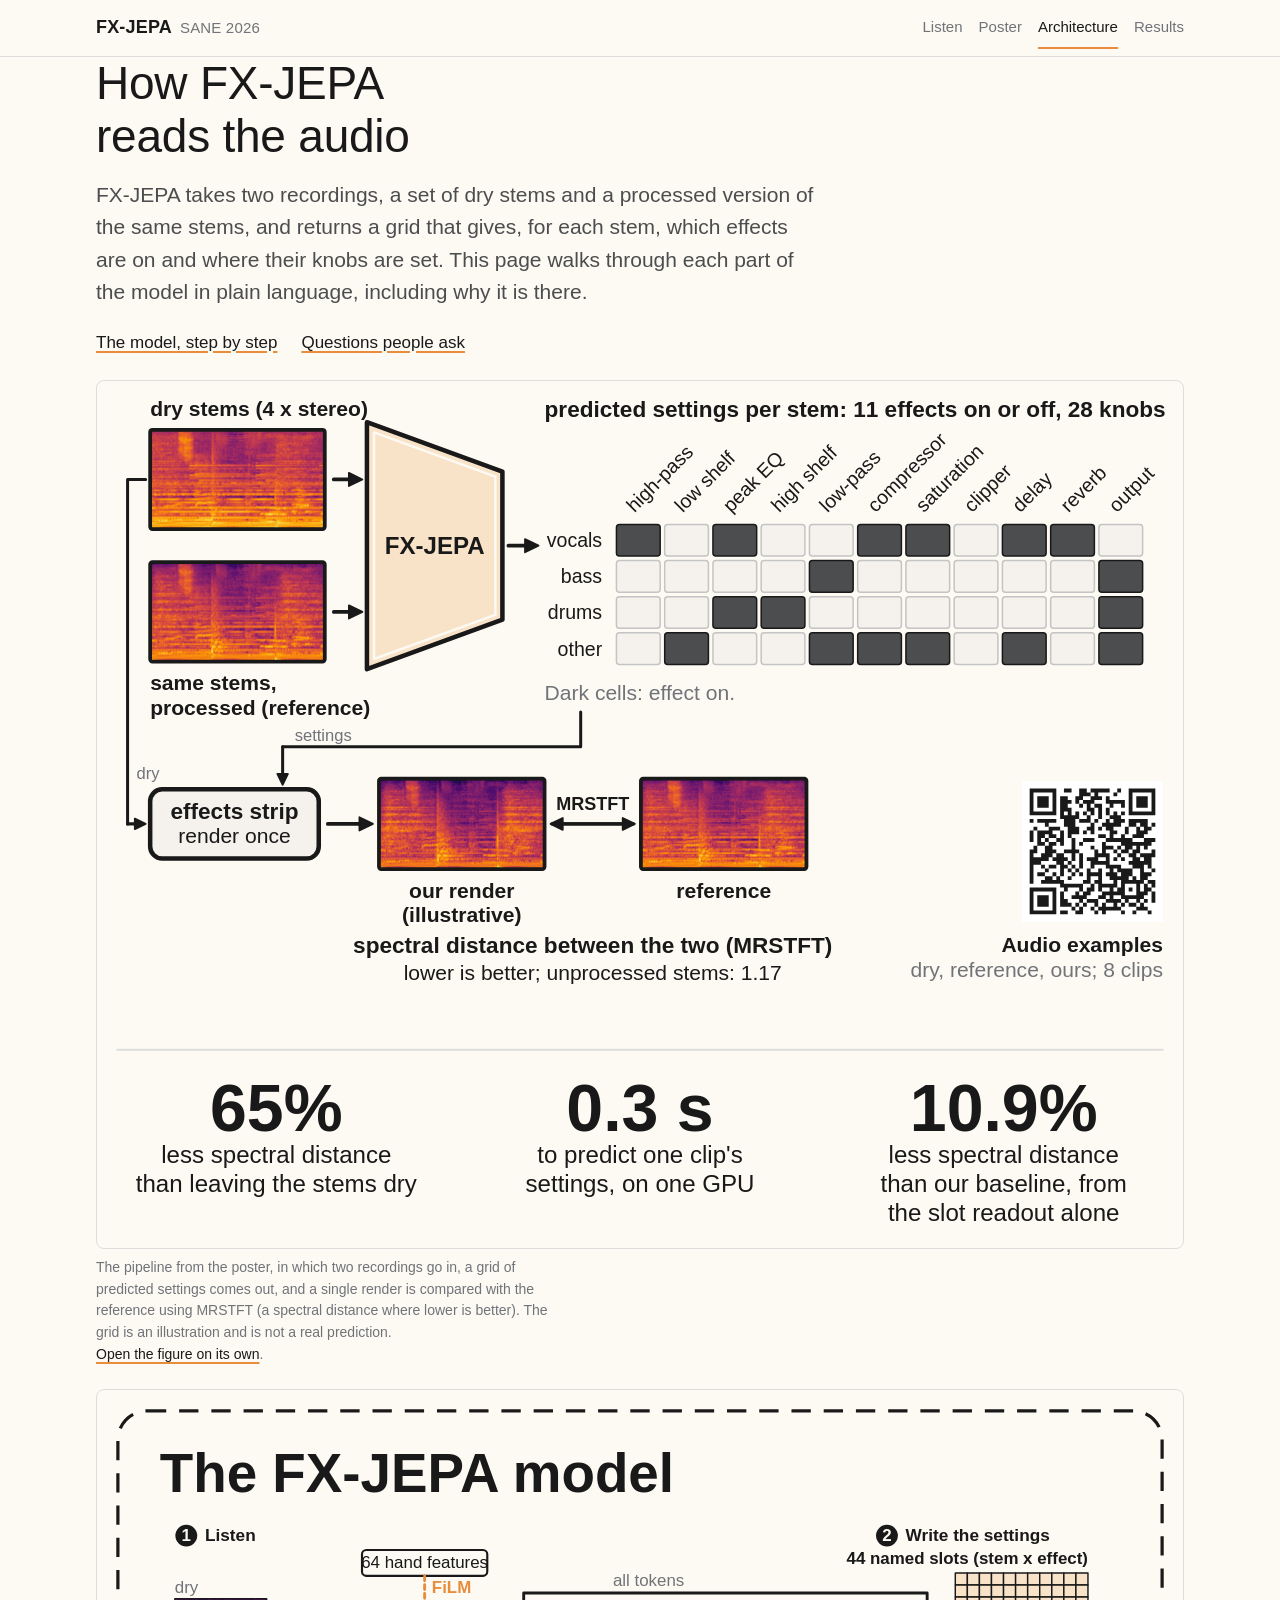
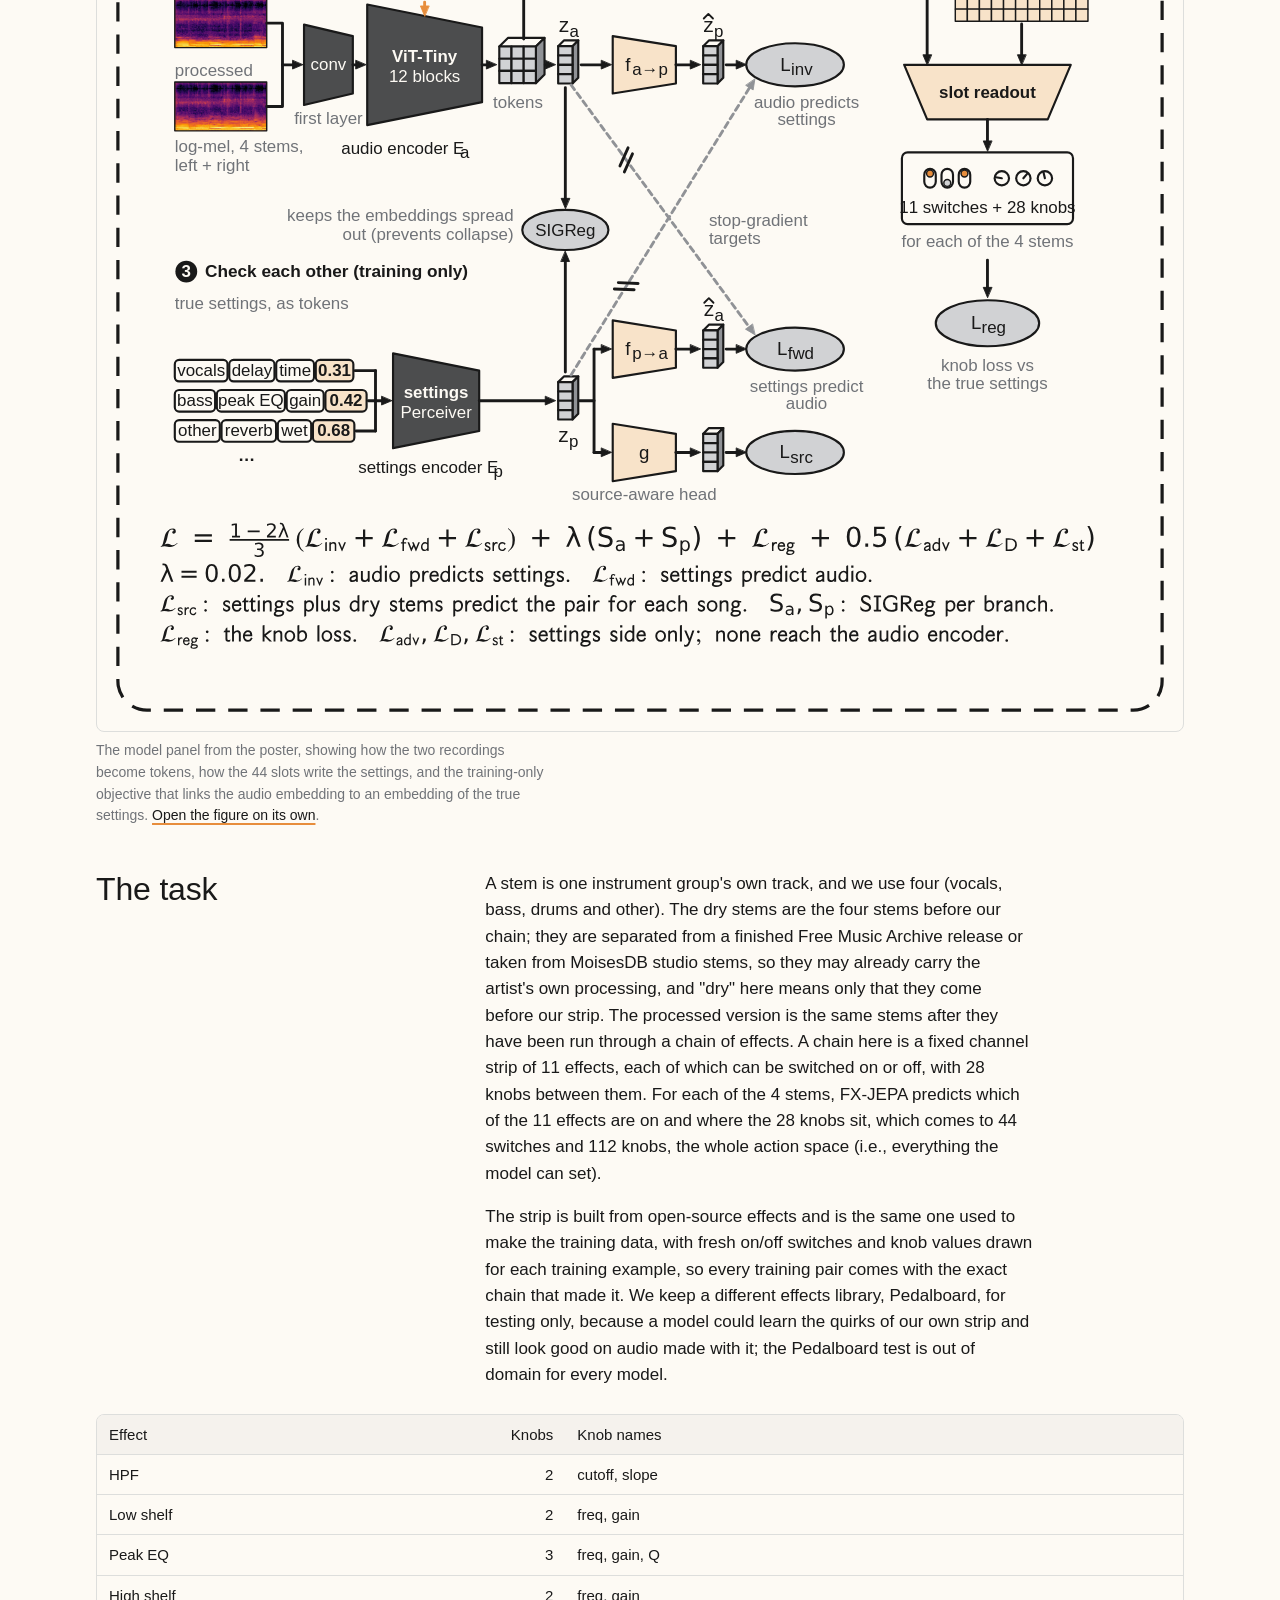
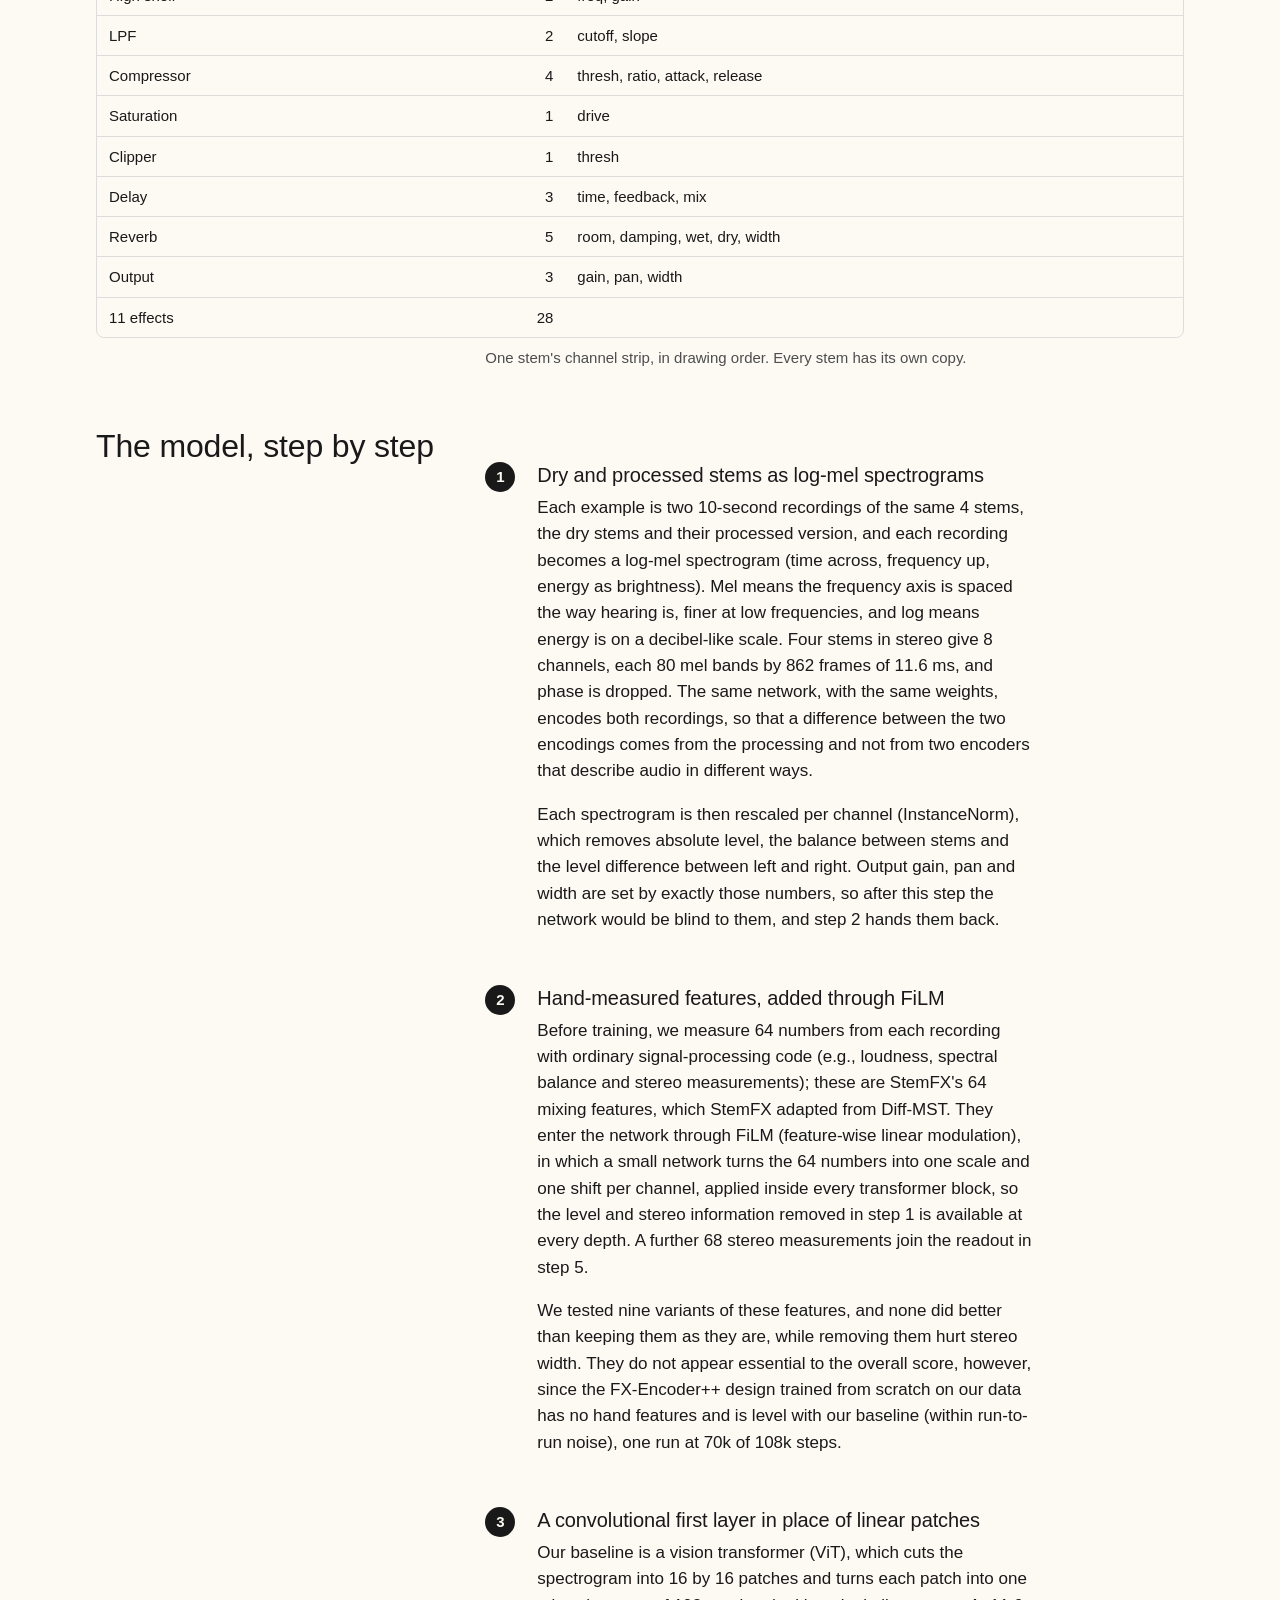
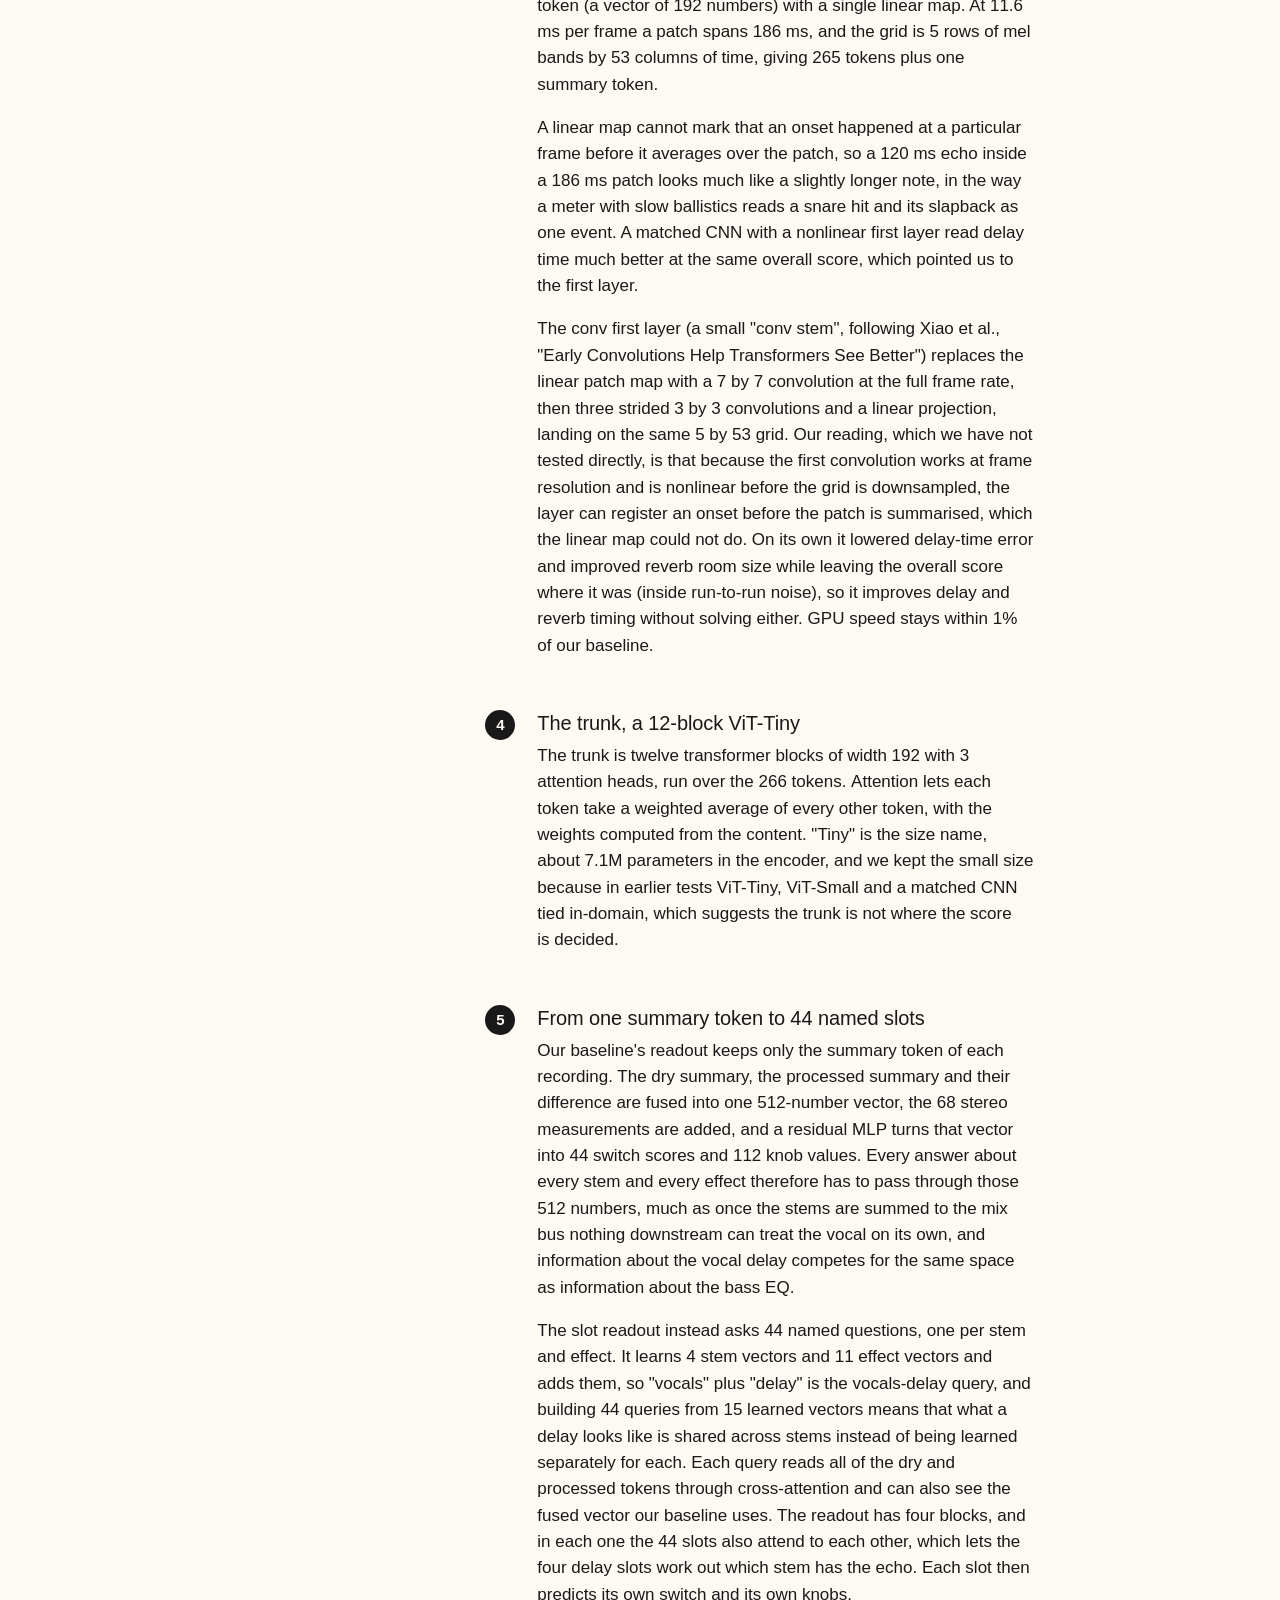
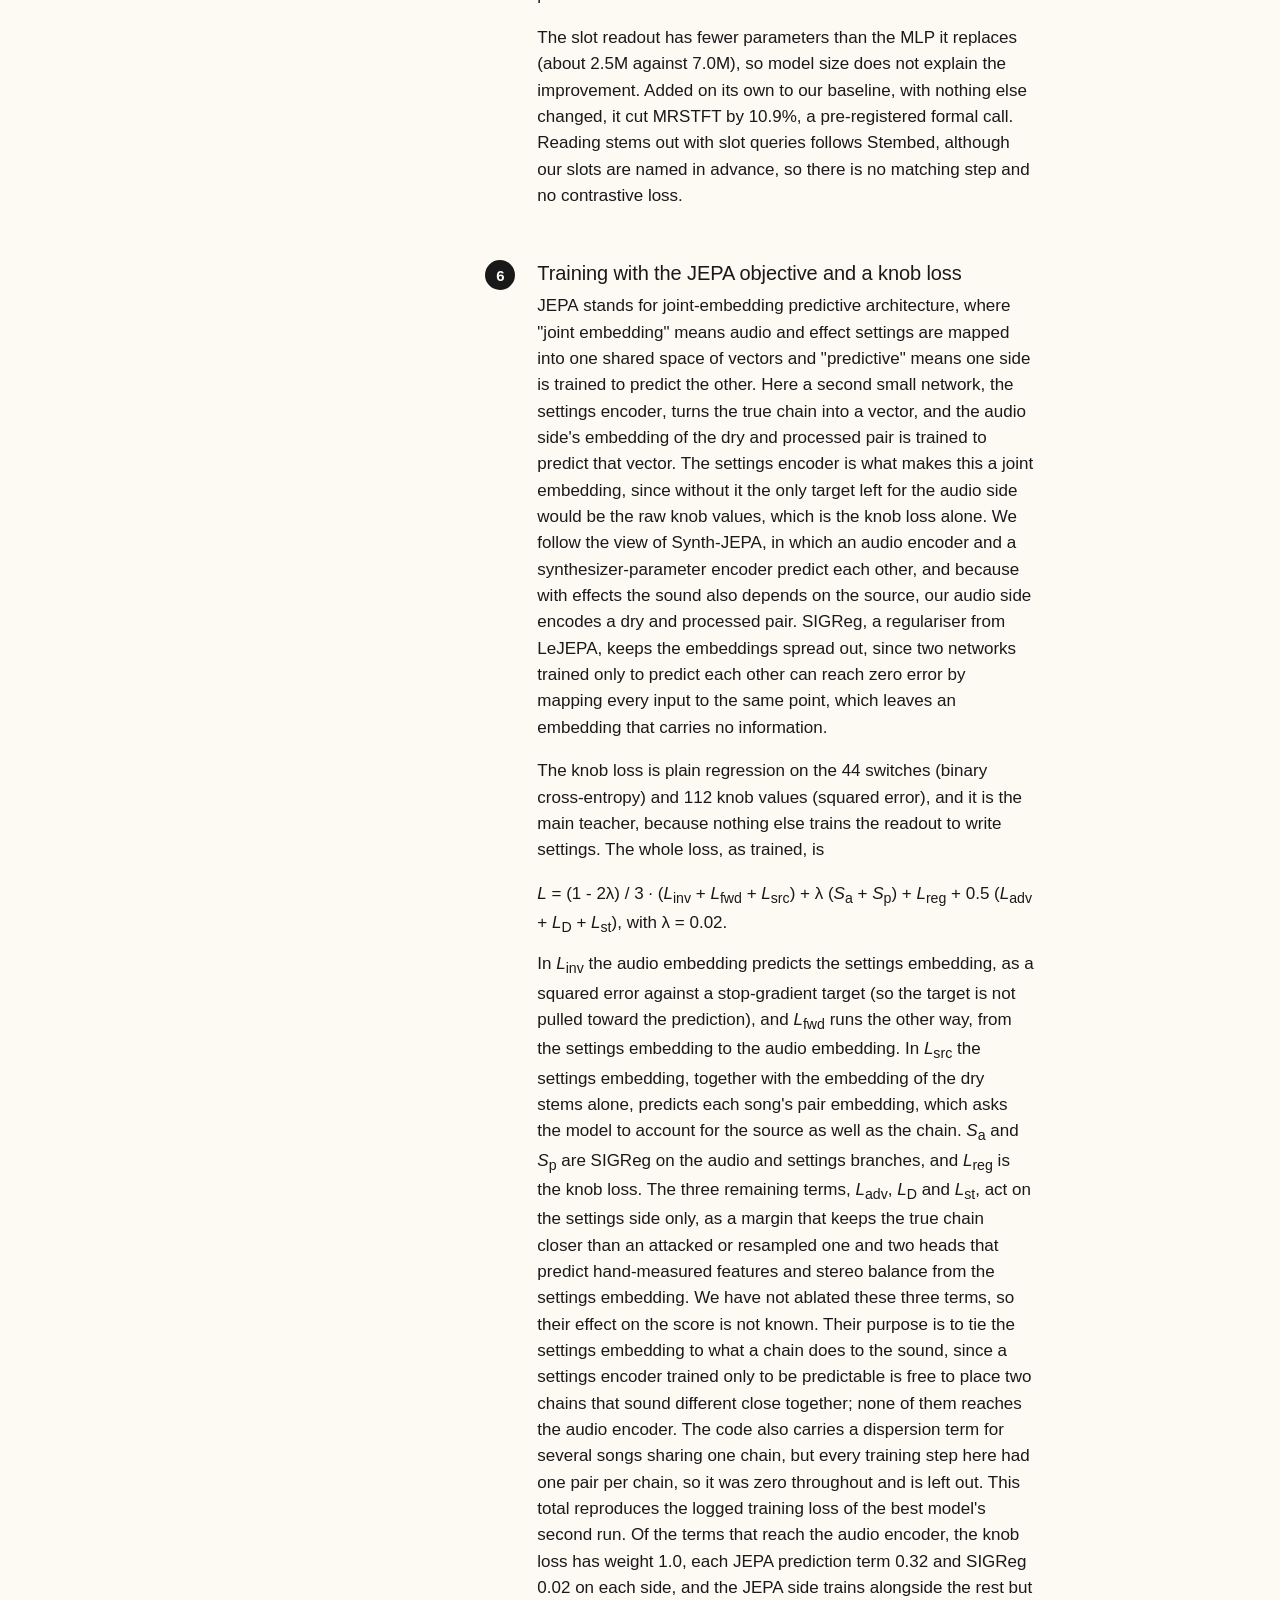
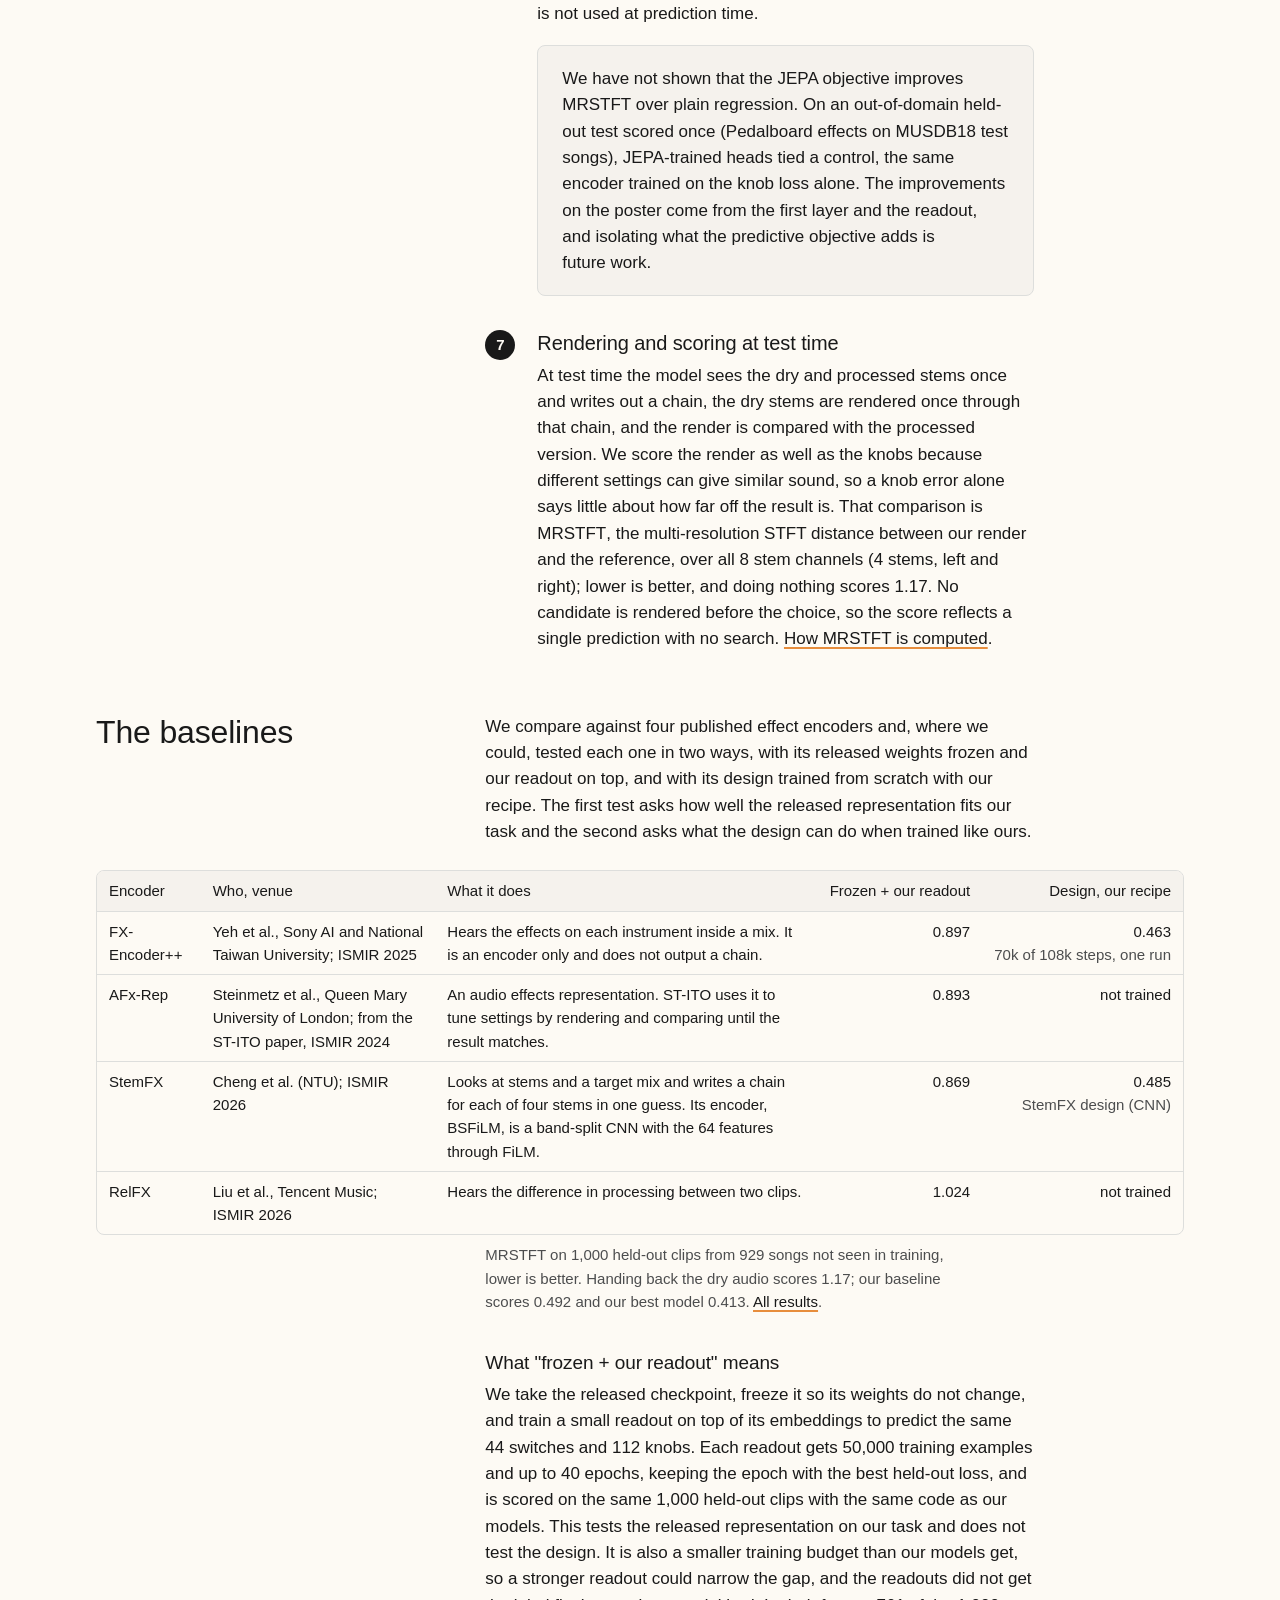
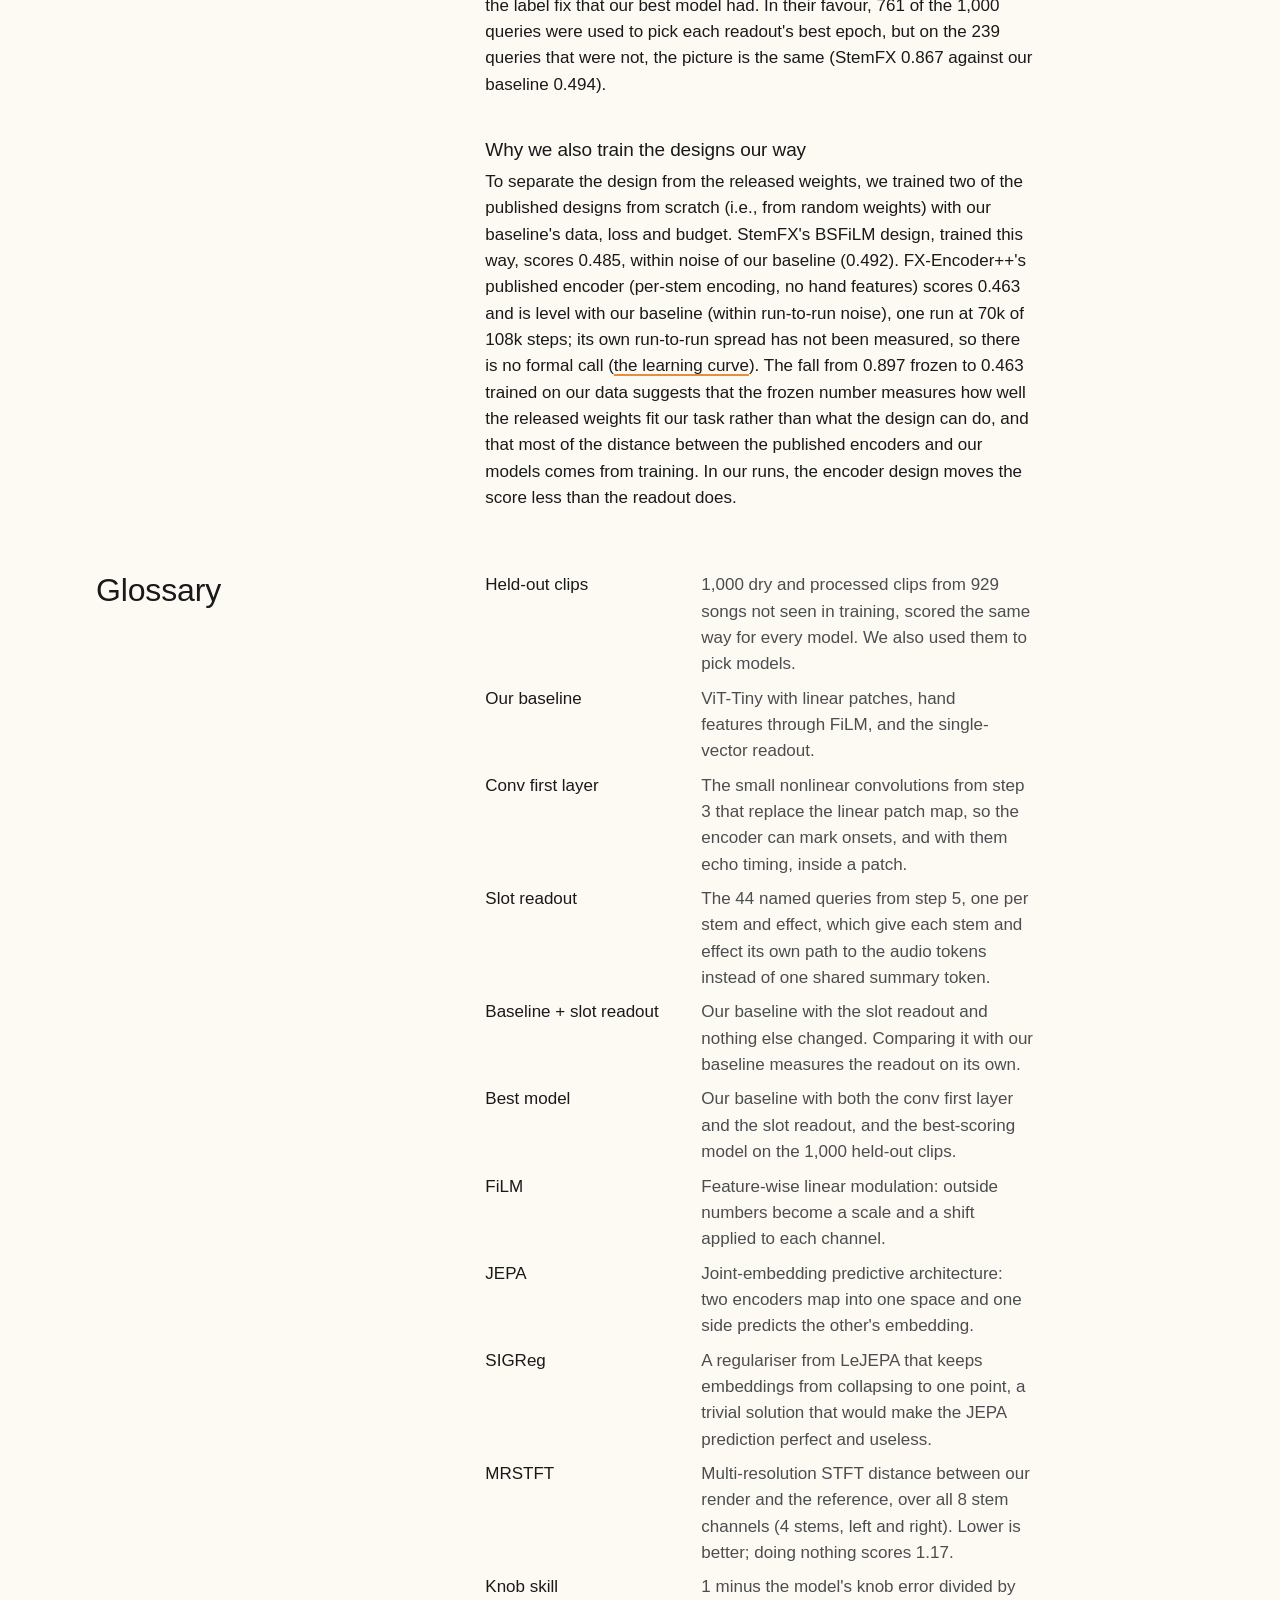
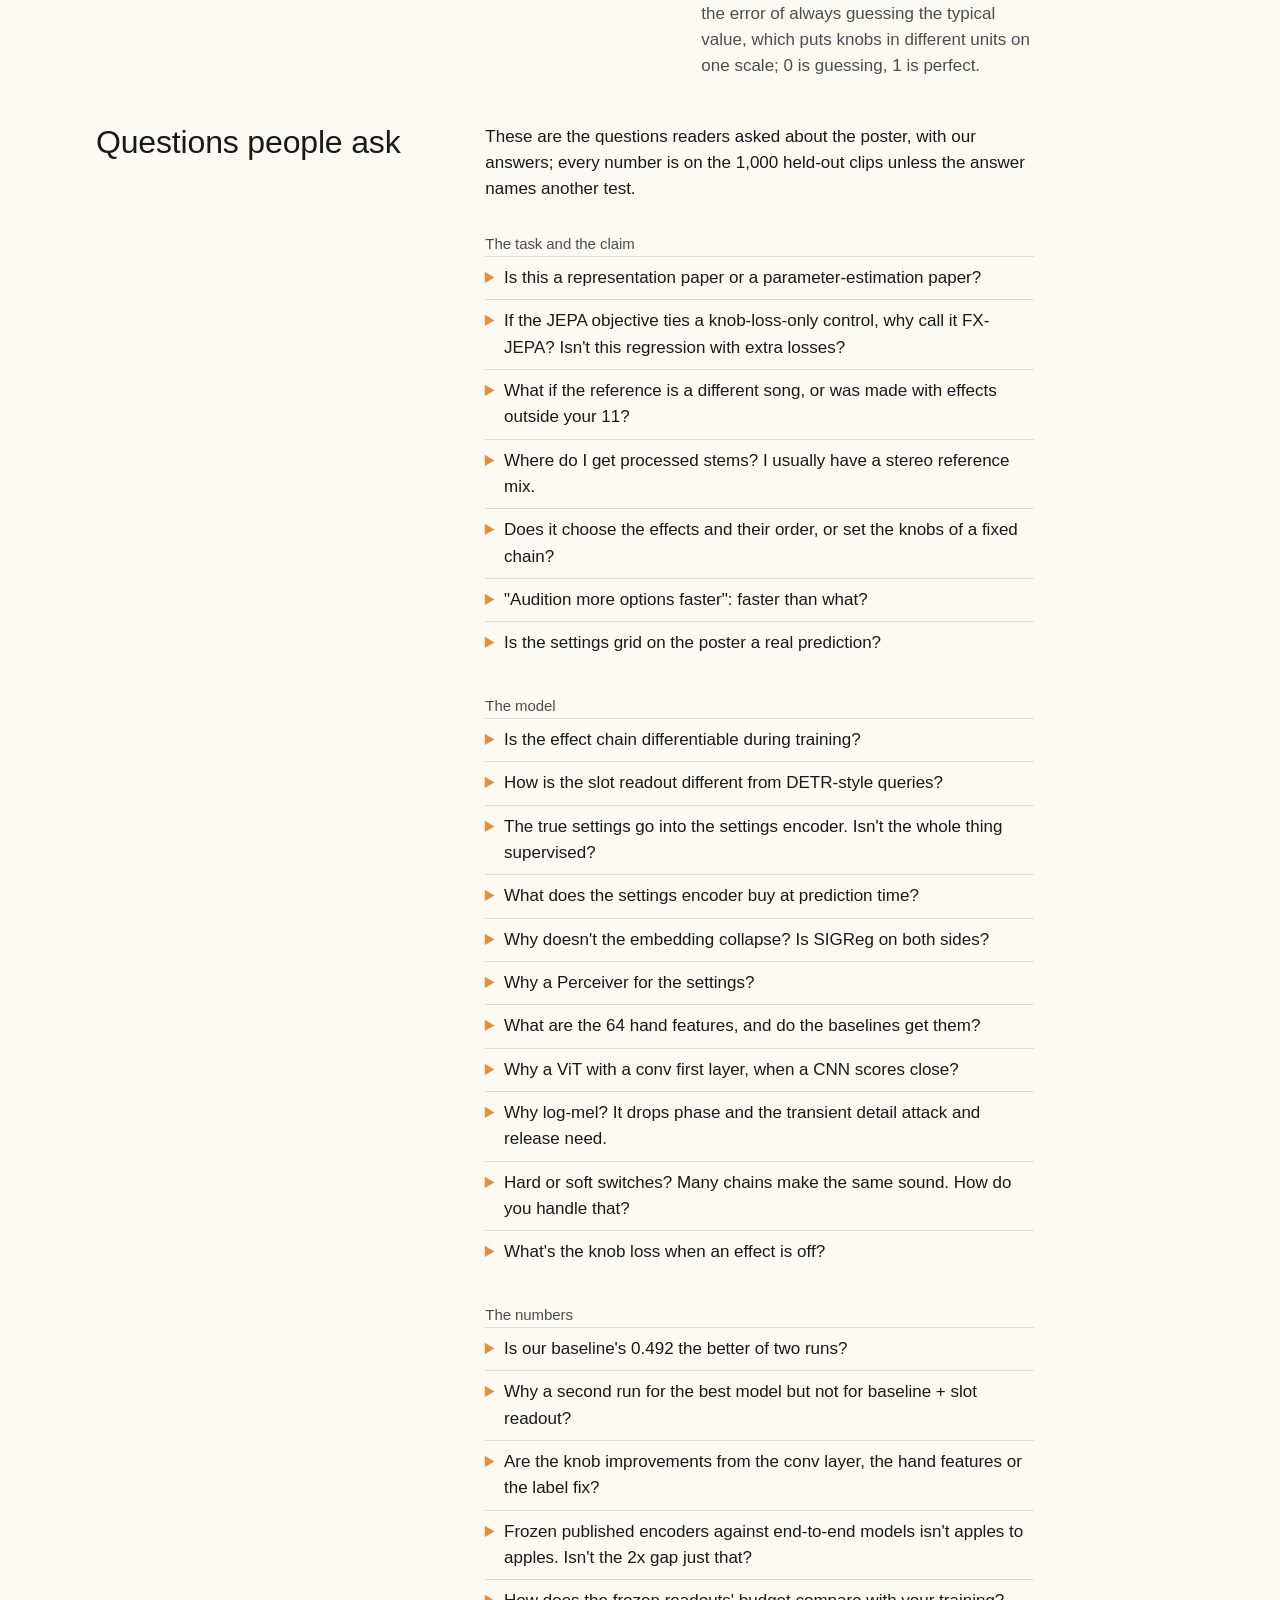
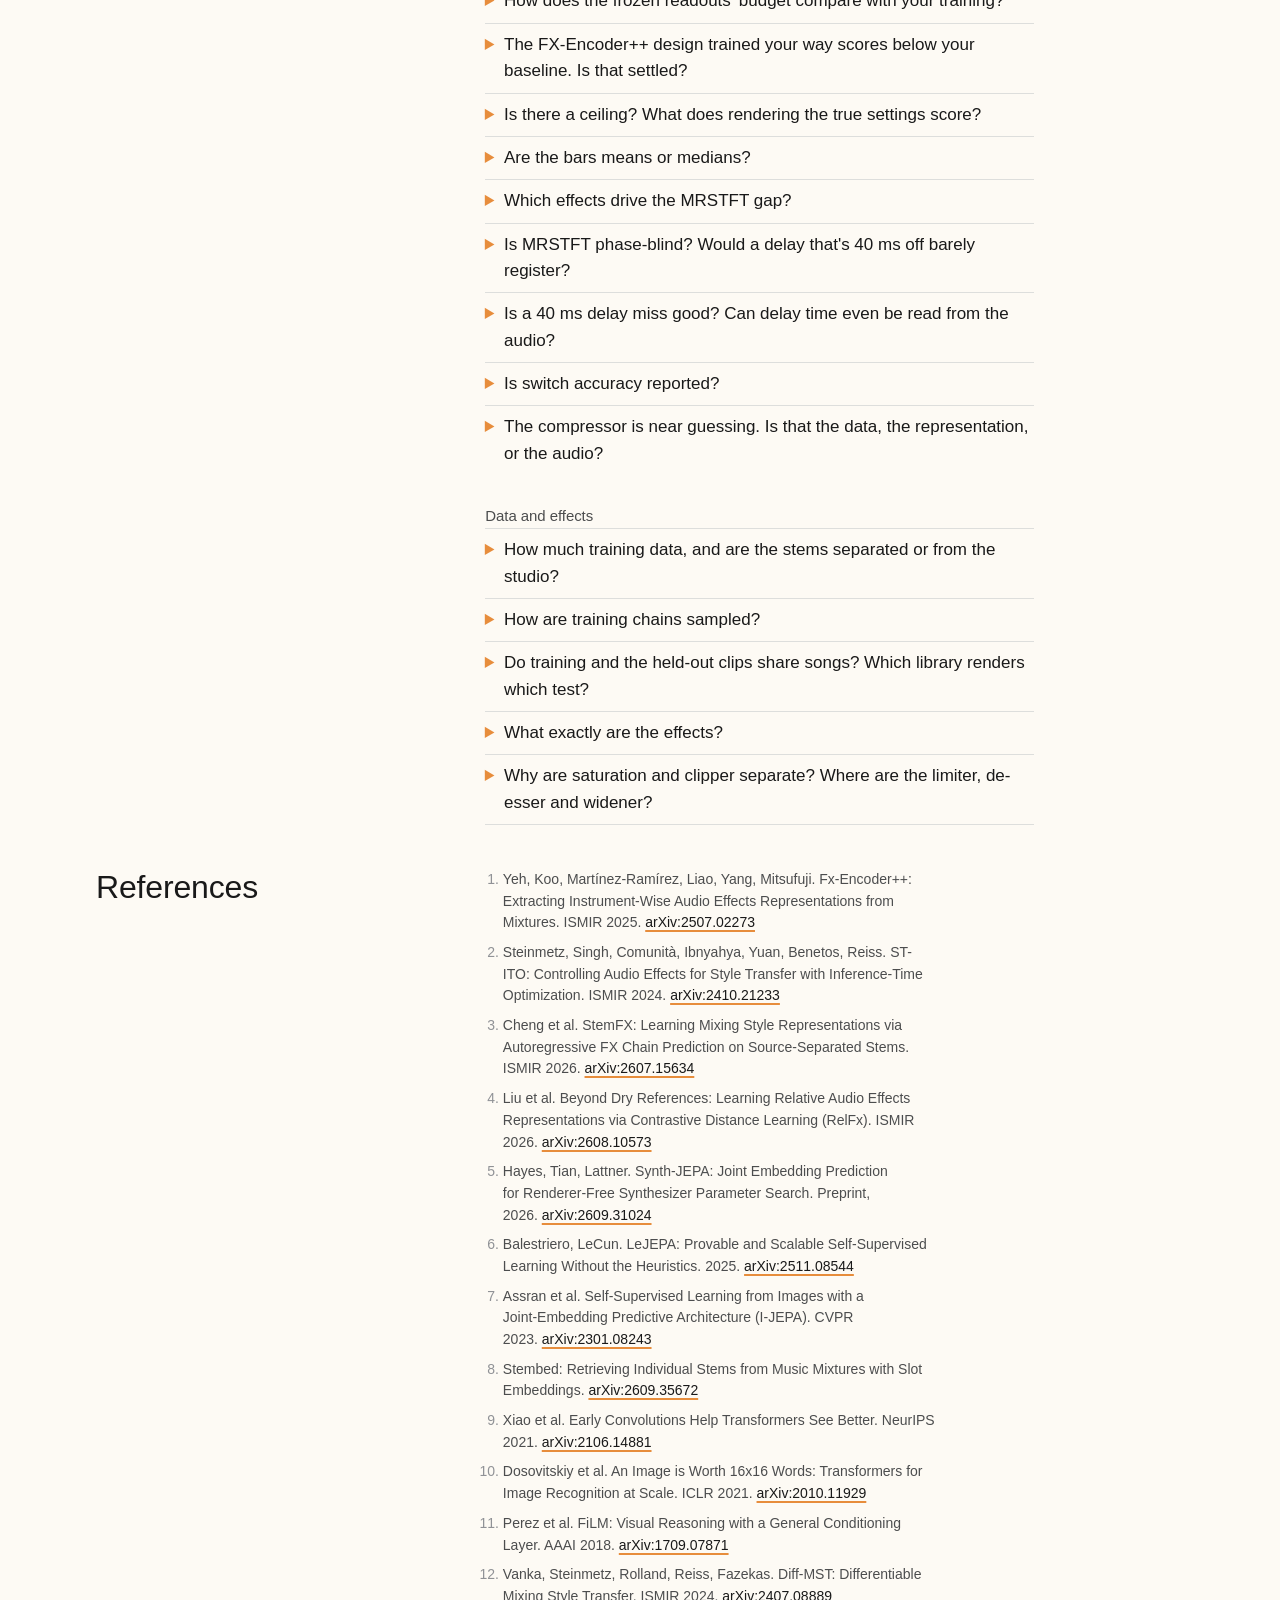
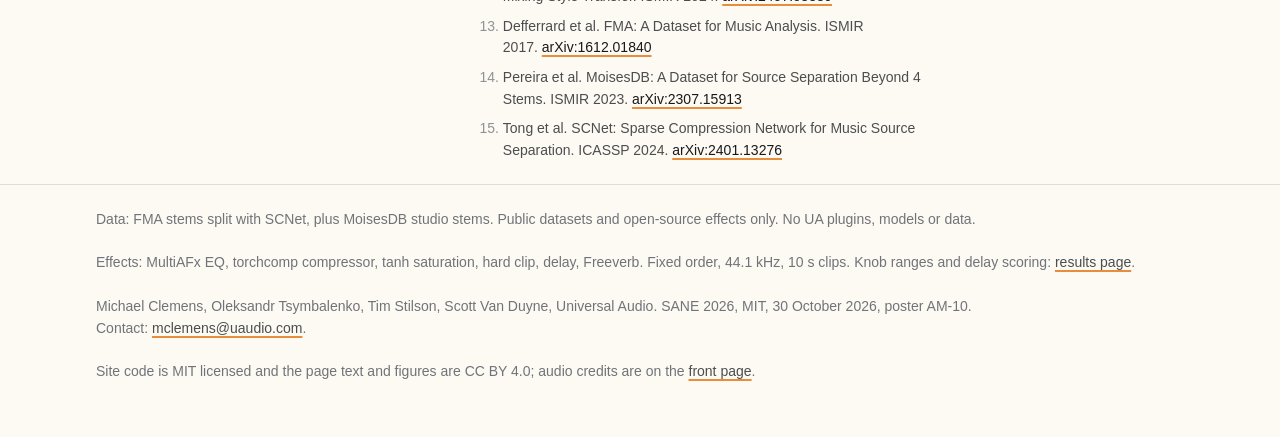
==== commit 9f023959: "Design and prose pass: players lead the front page, poster on its own page, Hallmark polish" ====
--- a/docs/architecture.html
+++ b/docs/architecture.html
@@ -13,18 +13,18 @@
   <div class="wrap">
     <a class="brand" href="index.html">FX-JEPA<span>SANE 2026</span></a>
     <nav class="nav" aria-label="Pages">
-      <a href="index.html">Poster</a>
+      <a href="index.html">Listen</a>
+      <a href="poster.html">Poster</a>
       <a href="architecture.html" aria-current="page">Architecture</a>
       <a href="results.html">Results</a>
-      <a href="listen.html">Listen</a>
     </nav>
   </div>
 </header>
 
 <main class="wrap">
-  <div class="kicker">Architecture</div>
   <h1 class="page-title">How FX-JEPA reads the audio</h1>
-  <p class="lede">Two recordings go in: dry stems and a processed version of the same stems. One grid comes out: for each stem, which effects are on and where their knobs are set. This page walks through every piece in plain language.</p>
+  <p class="lede">FX-JEPA takes two recordings, a set of dry stems and a processed version of the same stems, and returns a grid that gives, for each stem, which effects are on and where their knobs are set. This page walks through each part of the model in plain language, including why it is there.</p>
+  <p class="actions"><a href="#walkthrough">The model, step by step</a><a href="#questions">Questions people ask</a></p>
 
   <figure class="fig">
     <div class="frame">
@@ -153,7 +153,7 @@
 </g>
 </svg>
     </div>
-    <figcaption>The pipeline from the poster: two recordings in, a grid of predicted settings out, one render, compared with the reference using MRSTFT, a spectral distance where lower is better. The grid is an illustration, not a real prediction. <a href="figures/hero.svg">Open the figure on its own</a>.</figcaption>
+    <figcaption>The pipeline from the poster, in which two recordings go in, a grid of predicted settings comes out, and a single render is compared with the reference using MRSTFT (a spectral distance where lower is better). The grid is an illustration and is not a real prediction. <a href="figures/hero.svg">Open the figure on its own</a>.</figcaption>
   </figure>
 
   <figure class="fig">
@@ -272,7 +272,7 @@
 <text x="177.086" y="1090.08" font-family="Helvetica Now Display, Helvetica Neue, Helvetica, Arial, sans-serif" font-size="10.5" font-weight="700" fill="#191919" text-anchor="middle">0.68</text>
 <line x1="191.015" y1="1086.783" x2="203.062" y2="1086.783" stroke="#191919" stroke-width="1.782" stroke-linecap="round"/>
 <line x1="203.062" y1="1049.361" x2="203.062" y2="1086.783" stroke="#191919" stroke-width="1.782" stroke-linecap="round"/>
-<text x="123.068" y="1105.494" font-family="Helvetica Now Display, Helvetica Neue, Helvetica, Arial, sans-serif" font-size="10.692" font-weight="700" fill="#191919" text-anchor="middle">...</text>
+<text x="123.068" y="1105.494" font-family="Helvetica Now Display, Helvetica Neue, Helvetica, Arial, sans-serif" font-size="10.692" font-weight="700" fill="#191919" text-anchor="middle">…</text>
 <path d="M 203.062 1068.072 L 208.068 1068.072" fill="none" stroke="#191919" stroke-width="1.782" stroke-linecap="round" stroke-linejoin="round"/>
 <path d="M 213.058 1068.072 L 206.821 1070.692 L 206.821 1065.453 Z" fill="#191919" stroke="#191919" stroke-width="0.535" stroke-linecap="round" stroke-linejoin="round"/>
 <path d="M 213.949 1038.669 L 267.409 1049.361 L 267.409 1086.783 L 213.949 1097.475 Z" fill="#4c4d4e" stroke="#191919" stroke-width="1.336" stroke-linecap="round" stroke-linejoin="round"/>
@@ -437,14 +437,14 @@
 </g>
 </svg>
     </div>
-    <figcaption>The model panel from the poster: how the two recordings become tokens, how the 44 slots write the settings, and the check between audio and settings that runs in training only. <a href="figures/model.svg">Open the figure on its own</a>.</figcaption>
+    <figcaption>The model panel from the poster, showing how the two recordings become tokens, how the 44 slots write the settings, and the training-only objective that links the audio embedding to an embedding of the true settings. <a href="figures/model.svg">Open the figure on its own</a>.</figcaption>
   </figure>
 
   <section>
     <h2>The task</h2>
     <div class="prose">
-      <p>A <b>stem</b> is one instrument group's own track. We use four: vocals, bass, drums and other. The <b>dry</b> stems are the four stems before our chain. They are separated from a finished Free Music Archive release, or are MoisesDB studio stems, so they may already carry the artist's own processing; dry means before our strip, not untouched. The the <b>processed</b> version is the same stems after someone ran them through a chain of effects. A <b>chain</b> here is a fixed channel strip of 11 effects, each of which can be switched on or off, with 28 knobs between them. FX-JEPA predicts, for each of the 4 stems, which of the 11 effects are on and the settings of the 28 knobs. That's 44 switches and 112 knobs, the whole action space.</p>
-      <p>The strip is built from open-source effects, and it's the same one used to make the training data. Each training example draws fresh on/off switches and knob values. A different effects library, Pedalboard, is kept for testing only, so that test is out of domain for every model.</p>
+      <p>A <b>stem</b> is one instrument group's own track, and we use four (vocals, bass, drums and other). The <b>dry</b> stems are the four stems before our chain; they are separated from a finished Free Music Archive release or taken from MoisesDB studio stems, so they may already carry the artist's own processing, and "dry" here means only that they come before our strip. The <b>processed</b> version is the same stems after they have been run through a chain of effects. A <b>chain</b> here is a fixed channel strip of 11 effects, each of which can be switched on or off, with 28 knobs between them. For each of the 4 stems, FX-JEPA predicts which of the 11 effects are on and where the 28 knobs sit, which comes to 44 switches and 112 knobs, the whole action space (i.e., everything the model can set).</p>
+      <p>The strip is built from open-source effects and is the same one used to make the training data, with fresh on/off switches and knob values drawn for each training example, so every training pair comes with the exact chain that made it. We keep a different effects library, Pedalboard, for testing only, because a model could learn the quirks of our own strip and still look good on audio made with it; the Pedalboard test is out of domain for every model.</p>
     </div>
     <div class="table-scroll">
 <table>
@@ -469,66 +469,66 @@
   </section>
 
   <section>
-    <h2>The walkthrough</h2>
+    <h2 id="walkthrough">The model, step by step</h2>
 
     <div class="step"><div class="n">1</div><div class="body">
-      <h3>Two recordings in, as pictures of sound</h3>
-      <p>Each example is two 10-second recordings of the same 4 stems: the dry stems and their processed version. Each recording becomes a <b>log-mel spectrogram</b>, a picture of sound with time running across, frequency running up and brightness showing energy. <b>Mel</b> means the frequency axis is spaced the way hearing is, finer at low frequencies. <b>Log</b> means energy is on a decibel-like scale. Four stems in stereo give <b>8 channels</b>, each 80 mel bands by 862 frames of 11.6 ms. Phase is dropped. The same network, with the same weights, encodes the dry and the processed recording.</p>
-      <p>Each spectrogram is then rescaled per channel (<b>InstanceNorm</b>), which removes absolute level, the balance between stems and the level difference between left and right. Gain, pan and width live in exactly those numbers, so step 2 hands them back.</p>
+      <h3>Dry and processed stems as log-mel spectrograms</h3>
+      <p>Each example is two 10-second recordings of the same 4 stems, the dry stems and their processed version, and each recording becomes a <b>log-mel spectrogram</b> (time across, frequency up, energy as brightness). <b>Mel</b> means the frequency axis is spaced the way hearing is, finer at low frequencies, and <b>log</b> means energy is on a decibel-like scale. Four stems in stereo give <b>8 channels</b>, each 80 mel bands by 862 frames of 11.6 ms, and phase is dropped. The same network, with the same weights, encodes both recordings, so that a difference between the two encodings comes from the processing and not from two encoders that describe audio in different ways.</p>
+      <p>Each spectrogram is then rescaled per channel (<b>InstanceNorm</b>), which removes absolute level, the balance between stems and the level difference between left and right. Output gain, pan and width are set by exactly those numbers, so after this step the network would be blind to them, and step 2 hands them back.</p>
     </div></div>
 
     <div class="step"><div class="n">2</div><div class="body">
       <h3>Hand-measured features, added through FiLM</h3>
-      <p>Before training, 64 numbers are measured from each recording with ordinary signal-processing code: loudness, spectral balance and stereo measurements. They're StemFX's 64 mixing features, which StemFX adapted from Diff-MST. They enter the network through <b>FiLM</b> (feature-wise linear modulation): a small network turns the 64 numbers into one scale and one shift per channel, applied inside every transformer block. A further 68 stereo measurements join the readout in step 5.</p>
-      <p>We tested nine variants of these features. None did better than keeping them as they are, and removing them hurt stereo width. They aren't essential to the overall score, though: the FX-Encoder++ design trained with our recipe has no hand features and still lands level with our baseline at 70k steps (one run, within run-to-run noise).</p>
+      <p>Before training, we measure 64 numbers from each recording with ordinary signal-processing code (e.g., loudness, spectral balance and stereo measurements); these are StemFX's 64 mixing features, which StemFX adapted from Diff-MST. They enter the network through <b>FiLM</b> (feature-wise linear modulation), in which a small network turns the 64 numbers into one scale and one shift per channel, applied inside every transformer block, so the level and stereo information removed in step 1 is available at every depth. A further 68 stereo measurements join the readout in step 5.</p>
+      <p>We tested nine variants of these features, and none did better than keeping them as they are, while removing them hurt stereo width. They do not appear essential to the overall score, however, since the FX-Encoder++ design trained from scratch on our data has no hand features and is level with our baseline (within run-to-run noise), one run at 70k of 108k steps.</p>
     </div></div>
 
     <div class="step"><div class="n">3</div><div class="body">
-      <h3>The first layer: from flat patches to a small conv stem</h3>
-      <p><b>Our baseline</b> is a <b>vision transformer (ViT)</b>. A ViT cuts the spectrogram into 16 by 16 patches and turns each patch into one <b>token</b>, a list of 192 numbers, with a single linear map. At 11.6 ms per frame a patch spans 186 ms. The grid is 5 rows of mel bands by 53 columns of time, so 265 tokens, plus one summary token.</p>
-      <p>A linear map can't mark "an onset happened here" before it averages over the patch, so a 120 ms echo inside a 186 ms patch looks like a slightly longer note. A matched CNN with a nonlinear first layer read delay time much better at the same overall score, which pointed at the first layer.</p>
-      <p>The <b>conv first layer</b> (a small "conv stem") replaces the linear patch map with a 7 by 7 convolution at the full frame rate, then three strided 3 by 3 convolutions, then a linear projection, landing on the same 5 by 53 grid. The idea comes from Xiao et al., "Early Convolutions Help Transformers See Better". On its own it lowered delay-time error, improved reverb room size, and left the overall score where it was (inside run-to-run noise). It improves delay and reverb timing; it doesn't fix them. GPU speed stays within 1% of our baseline.</p>
+      <h3>A convolutional first layer in place of linear patches</h3>
+      <p><b>Our baseline</b> is a <b>vision transformer (ViT)</b>, which cuts the spectrogram into 16 by 16 patches and turns each patch into one <b>token</b> (a vector of 192 numbers) with a single linear map. At 11.6 ms per frame a patch spans 186 ms, and the grid is 5 rows of mel bands by 53 columns of time, giving 265 tokens plus one summary token.</p>
+      <p>A linear map cannot mark that an onset happened at a particular frame before it averages over the patch, so a 120 ms echo inside a 186 ms patch looks much like a slightly longer note, in the way a meter with slow ballistics reads a snare hit and its slapback as one event. A matched CNN with a nonlinear first layer read delay time much better at the same overall score, which pointed us to the first layer.</p>
+      <p>The <b>conv first layer</b> (a small "conv stem", following Xiao et al., "Early Convolutions Help Transformers See Better") replaces the linear patch map with a 7 by 7 convolution at the full frame rate, then three strided 3 by 3 convolutions and a linear projection, landing on the same 5 by 53 grid. Our reading, which we have not tested directly, is that because the first convolution works at frame resolution and is nonlinear before the grid is downsampled, the layer can register an onset before the patch is summarised, which the linear map could not do. On its own it lowered delay-time error and improved reverb room size while leaving the overall score where it was (inside run-to-run noise), so it improves delay and reverb timing without solving either. GPU speed stays within 1% of our baseline.</p>
     </div></div>
 
     <div class="step"><div class="n">4</div><div class="body">
-      <h3>The trunk: ViT-Tiny, 12 blocks</h3>
-      <p>Twelve transformer blocks, width 192, 3 attention heads, over the 266 tokens. <b>Attention</b> lets each token look at every other token and take a weighted average of them, with the weights computed from the content. "Tiny" is the size name: about 7.1M parameters in the encoder. Earlier we tested ViT-Tiny, ViT-Small and a matched CNN, and they tied in-domain, so the trunk isn't where the score is decided.</p>
+      <h3>The trunk, a 12-block ViT-Tiny</h3>
+      <p>The trunk is twelve transformer blocks of width 192 with 3 attention heads, run over the 266 tokens. <b>Attention</b> lets each token take a weighted average of every other token, with the weights computed from the content. "Tiny" is the size name, about 7.1M parameters in the encoder, and we kept the small size because in earlier tests ViT-Tiny, ViT-Small and a matched CNN tied in-domain, which suggests the trunk is not where the score is decided.</p>
     </div></div>
 
     <div class="step"><div class="n">5</div><div class="body">
-      <h3>The readout: one summary, or 44 named slots</h3>
-      <p><b>Our baseline's readout</b> keeps only the summary token of each recording. The dry summary, the processed summary and their difference are fused into one 512-number vector, the 68 stereo measurements are added, and a residual MLP turns that vector into 44 switch scores and 112 knob values. Every answer about every stem and every effect has to squeeze through those 512 numbers.</p>
-      <p>The <b>slot readout</b> asks 44 named questions instead, one per stem and effect. It learns 4 stem vectors and 11 effect vectors and adds them, so "vocals" plus "delay" is the vocals-delay query. That's 44 queries from 15 learned vectors, so what a delay looks like is shared across stems. Each query reads all of the dry and processed tokens through <b>cross-attention</b>, and can also see the fused vector our baseline uses. There are four blocks, and in each one the 44 slots also attend to each other, which lets the four delay slots work out which stem has the echo. Each slot then predicts its own switch and its own knobs.</p>
-      <p>The slot readout has fewer parameters than the MLP it replaces (about 2.5M against 7.0M), so model size doesn't explain the improvement. On its own, on top of our baseline, it cut MRSTFT by 10.9%. That's a pre-registered formal call, and the readout is the only thing that differs between the two models. Reading stems out with slot queries follows Stembed; ours are named in advance, so there's no matching step and no contrastive loss.</p>
+      <h3>From one summary token to 44 named slots</h3>
+      <p><b>Our baseline's readout</b> keeps only the summary token of each recording. The dry summary, the processed summary and their difference are fused into one 512-number vector, the 68 stereo measurements are added, and a residual MLP turns that vector into 44 switch scores and 112 knob values. Every answer about every stem and every effect therefore has to pass through those 512 numbers, much as once the stems are summed to the mix bus nothing downstream can treat the vocal on its own, and information about the vocal delay competes for the same space as information about the bass EQ.</p>
+      <p>The <b>slot readout</b> instead asks 44 named questions, one per stem and effect. It learns 4 stem vectors and 11 effect vectors and adds them, so "vocals" plus "delay" is the vocals-delay query, and building 44 queries from 15 learned vectors means that what a delay looks like is shared across stems instead of being learned separately for each. Each query reads all of the dry and processed tokens through <b>cross-attention</b> and can also see the fused vector our baseline uses. The readout has four blocks, and in each one the 44 slots also attend to each other, which lets the four delay slots work out which stem has the echo. Each slot then predicts its own switch and its own knobs.</p>
+      <p>The slot readout has fewer parameters than the MLP it replaces (about 2.5M against 7.0M), so model size does not explain the improvement. Added on its own to our baseline, with nothing else changed, it cut MRSTFT by 10.9%, a pre-registered formal call. Reading stems out with slot queries follows Stembed, although our slots are named in advance, so there is no matching step and no contrastive loss.</p>
     </div></div>
 
     <div class="step"><div class="n">6</div><div class="body">
-      <h3>Training: the JEPA objective plus a knob loss</h3>
-      <p><b>JEPA</b> stands for joint-embedding predictive architecture. "Joint embedding" means audio and effect settings are mapped into one shared space of vectors; "predictive" means one side is trained to predict the other. Here a second small network, the <b>settings encoder</b>, turns the true chain into a vector, and the audio side's embedding of the dry and processed pair is trained to predict that vector. We follow the view of Synth-JEPA, where an audio encoder and a synthesizer-parameter encoder predict each other. With effects the sound also depends on the source, so our audio side encodes a dry and processed pair. <b>SIGReg</b>, a regulariser from LeJEPA, keeps the embeddings spread out instead of collapsing to one point.</p>
-      <p>The <b>knob loss</b> is plain regression on the 44 switches (binary cross-entropy) and 112 knob values (squared error), and it's the main teacher. The whole loss, as trained, is</p>
+      <h3>Training with the JEPA objective and a knob loss</h3>
+      <p><b>JEPA</b> stands for joint-embedding predictive architecture, where "joint embedding" means audio and effect settings are mapped into one shared space of vectors and "predictive" means one side is trained to predict the other. Here a second small network, the <b>settings encoder</b>, turns the true chain into a vector, and the audio side's embedding of the dry and processed pair is trained to predict that vector. The settings encoder is what makes this a joint embedding, since without it the only target left for the audio side would be the raw knob values, which is the knob loss alone. We follow the view of Synth-JEPA, in which an audio encoder and a synthesizer-parameter encoder predict each other, and because with effects the sound also depends on the source, our audio side encodes a dry and processed pair. <b>SIGReg</b>, a regulariser from LeJEPA, keeps the embeddings spread out, since two networks trained only to predict each other can reach zero error by mapping every input to the same point, which leaves an embedding that carries no information.</p>
+      <p>The <b>knob loss</b> is plain regression on the 44 switches (binary cross-entropy) and 112 knob values (squared error), and it is the main teacher, because nothing else trains the readout to write settings. The whole loss, as trained, is</p>
       <p class="eqn"><i>L</i> = (1 - 2λ) / 3 · (<i>L</i><sub>inv</sub> + <i>L</i><sub>fwd</sub> + <i>L</i><sub>src</sub>) + λ (<i>S</i><sub>a</sub> + <i>S</i><sub>p</sub>) + <i>L</i><sub>reg</sub> + 0.5 (<i>L</i><sub>adv</sub> + <i>L</i><sub>D</sub> + <i>L</i><sub>st</sub>), with λ = 0.02.</p>
-      <p><i>L</i><sub>inv</sub>: the audio embedding predicts the settings embedding, as a squared error against a stop-gradient target. <i>L</i><sub>fwd</sub>: the settings embedding predicts the audio embedding. <i>L</i><sub>src</sub>: the settings embedding plus the embedding of the dry stems alone predict each song's pair embedding. <i>S</i><sub>a</sub>, <i>S</i><sub>p</sub>: SIGReg on the audio and settings branches, which keeps each set of embeddings spread out. <i>L</i><sub>reg</sub>: the knob loss. <i>L</i><sub>adv</sub>, <i>L</i><sub>D</sub>, <i>L</i><sub>st</sub>: three terms on the settings side, a margin that keeps the true chain closer than an attacked or resampled one, and two heads that predict hand-measured features and stereo balance from the settings embedding; none of them reaches the audio encoder. The code also carries a dispersion term for several songs sharing one chain; every training step here had one pair per chain, so it was zero throughout and is left out. This total reproduces the logged training loss of the best model's second run. Of the terms that reach the audio encoder, the knob loss has weight 1.0, each JEPA prediction term 0.32 and SIGReg 0.02 on each side. The JEPA side trains alongside the rest and isn't used at prediction time.</p>
+      <p>In <i>L</i><sub>inv</sub> the audio embedding predicts the settings embedding, as a squared error against a stop-gradient target (so the target is not pulled toward the prediction), and <i>L</i><sub>fwd</sub> runs the other way, from the settings embedding to the audio embedding. In <i>L</i><sub>src</sub> the settings embedding, together with the embedding of the dry stems alone, predicts each song's pair embedding, which asks the model to account for the source as well as the chain. <i>S</i><sub>a</sub> and <i>S</i><sub>p</sub> are SIGReg on the audio and settings branches, and <i>L</i><sub>reg</sub> is the knob loss. The three remaining terms, <i>L</i><sub>adv</sub>, <i>L</i><sub>D</sub> and <i>L</i><sub>st</sub>, act on the settings side only, as a margin that keeps the true chain closer than an attacked or resampled one and two heads that predict hand-measured features and stereo balance from the settings embedding. We have not ablated these three terms, so their effect on the score is not known. Their purpose is to tie the settings embedding to what a chain does to the sound, since a settings encoder trained only to be predictable is free to place two chains that sound different close together; none of them reaches the audio encoder. The code also carries a dispersion term for several songs sharing one chain, but every training step here had one pair per chain, so it was zero throughout and is left out. This total reproduces the logged training loss of the best model's second run. Of the terms that reach the audio encoder, the knob loss has weight 1.0, each JEPA prediction term 0.32 and SIGReg 0.02 on each side, and the JEPA side trains alongside the rest but is not used at prediction time.</p>
       <div class="caveats" style="margin-top:6px">
-        <p style="margin-bottom:.6em"><b>The caveat.</b> On an out-of-domain held-out test scored once (Pedalboard effects on MUSDB18 test songs), JEPA-trained heads tied a control: the same encoder trained on the knob loss alone. We haven't shown that the JEPA objective improves MRSTFT over plain regression. The improvements on the poster come from the first layer and the readout. Isolating what the predictive objective adds is future work.</p>
+        <p style="margin-bottom:.6em"><b>We have not shown that the JEPA objective improves MRSTFT over plain regression.</b> On an out-of-domain held-out test scored once (Pedalboard effects on MUSDB18 test songs), JEPA-trained heads tied a control, the same encoder trained on the knob loss alone. The improvements on the poster come from the first layer and the readout, and isolating what the predictive objective adds is future work.</p>
       </div>
     </div></div>
 
     <div class="step"><div class="n">7</div><div class="body">
-      <h3>Render once, then score</h3>
-      <p>At test time the model sees the dry and processed stems once and writes out a chain. The dry stems are rendered once through that chain, and the render is compared with the processed version. That comparison is <b>MRSTFT</b>, the multi-resolution STFT distance between our render and the reference, over all 8 stem channels (4 stems, left and right). Lower is better, and doing nothing scores 1.17. No candidate is rendered before the choice. <a href="results.html#mrstft">How MRSTFT is computed</a>.</p>
+      <h3>Rendering and scoring at test time</h3>
+      <p>At test time the model sees the dry and processed stems once and writes out a chain, the dry stems are rendered once through that chain, and the render is compared with the processed version. We score the render as well as the knobs because different settings can give similar sound, so a knob error alone says little about how far off the result is. That comparison is <b>MRSTFT</b>, the multi-resolution STFT distance between our render and the reference, over all 8 stem channels (4 stems, left and right); lower is better, and doing nothing scores 1.17. No candidate is rendered before the choice, so the score reflects a single prediction with no search. <a href="results.html#mrstft">How MRSTFT is computed</a>.</p>
     </div></div>
   </section>
 
   <section id="baselines">
     <h2>The baselines</h2>
     <div class="prose">
-      <p>We compare against four published effect encoders. Each one is tested two ways where we could: its released weights frozen with our readout on top, and its design trained from scratch with our recipe.</p>
+      <p>We compare against four published effect encoders and, where we could, tested each one in two ways, with its released weights frozen and our readout on top, and with its design trained from scratch with our recipe. The first test asks how well the released representation fits our task and the second asks what the design can do when trained like ours.</p>
     </div>
     <div class="table-scroll">
       <table>
         <thead><tr><th>Encoder</th><th>Who, venue</th><th>What it does</th><th class="num">Frozen + our readout</th><th class="num">Design, our recipe</th></tr></thead>
         <tbody>
-          <tr><td><b>FX-Encoder++</b></td><td>Yeh et al., Sony AI and National Taiwan University; ISMIR 2025</td><td>Hears the effects on each instrument inside a mix. An encoder only; it doesn't output a chain.</td><td class="num">0.897</td><td class="num">0.463<br><span class="note">70k of 108k steps, one run</span></td></tr>
+          <tr><td><b>FX-Encoder++</b></td><td>Yeh et al., Sony AI and National Taiwan University; ISMIR 2025</td><td>Hears the effects on each instrument inside a mix. It is an encoder only and does not output a chain.</td><td class="num">0.897</td><td class="num">0.463<br><span class="note">70k of 108k steps, one run</span></td></tr>
           <tr><td><b>AFx-Rep</b></td><td>Steinmetz et al., Queen Mary University of London; from the ST-ITO paper, ISMIR 2024</td><td>An audio effects representation. ST-ITO uses it to tune settings by rendering and comparing until the result matches.</td><td class="num">0.893</td><td class="num">not trained</td></tr>
           <tr><td><b>StemFX</b></td><td>Cheng et al. (NTU); ISMIR 2026</td><td>Looks at stems and a target mix and writes a chain for each of four stems in one guess. Its encoder, BSFiLM, is a band-split CNN with the 64 features through FiLM.</td><td class="num">0.869</td><td class="num">0.485<br><span class="note">StemFX design (CNN)</span></td></tr>
           <tr><td><b>RelFX</b></td><td>Liu et al., Tencent Music; ISMIR 2026</td><td>Hears the difference in processing between two clips.</td><td class="num">1.024</td><td class="num">not trained</td></tr>
@@ -539,93 +539,93 @@
 
     <h3>What "frozen + our readout" means</h3>
     <div class="prose">
-      <p>We take the released checkpoint, freeze it so its weights don't change, and train a small readout on top of its embeddings to predict the same 44 switches and 112 knobs. Each readout gets 50,000 training examples and up to 40 epochs, keeping the epoch with the best held-out loss, and is scored on the same 1,000 held-out clips with the same code as our models. This tests the released representation on our task. It doesn't test the design, and it's a smaller training budget than our models get, so a stronger readout could narrow the gap. The readouts also didn't get a label fix that our best model had. In their favour, 761 of the 1,000 queries were used to pick each readout's best epoch; on the 239 queries that weren't, the picture is the same (StemFX 0.867 against our baseline 0.494).</p>
+      <p>We take the released checkpoint, freeze it so its weights do not change, and train a small readout on top of its embeddings to predict the same 44 switches and 112 knobs. Each readout gets 50,000 training examples and up to 40 epochs, keeping the epoch with the best held-out loss, and is scored on the same 1,000 held-out clips with the same code as our models. This tests the released representation on our task and does not test the design. It is also a smaller training budget than our models get, so a stronger readout could narrow the gap, and the readouts did not get the label fix that our best model had. In their favour, 761 of the 1,000 queries were used to pick each readout's best epoch, but on the 239 queries that were not, the picture is the same (StemFX 0.867 against our baseline 0.494).</p>
     </div>
 
     <h3>Why we also train the designs our way</h3>
     <div class="prose">
-      <p>To separate the design from the released weights, we trained two of the published designs from random weights with our baseline's data, loss and budget. StemFX's BSFiLM design, trained our way, scores 0.485, within noise of our baseline (0.492). FX-Encoder++'s published encoder (per-stem encoding, no hand features) scores 0.463 at 70k of its 108k training steps: level with our baseline at 70k (within run-to-run noise), one run. Its own run-to-run spread isn't measured, so there's no formal call (<a href="results.html#fxencpp">the learning curve</a>). The gap between 0.897 frozen and 0.463 trained our way says the frozen number measures how well the released weights fit our task, not what the design can do. Most of the distance between the published encoders and our models comes from training. The encoder design moves the score less than the readout does.</p>
+      <p>To separate the design from the released weights, we trained two of the published designs from scratch (i.e., from random weights) with our baseline's data, loss and budget. StemFX's BSFiLM design, trained this way, scores 0.485, within noise of our baseline (0.492). FX-Encoder++'s published encoder (per-stem encoding, no hand features) scores 0.463 and is level with our baseline (within run-to-run noise), one run at 70k of 108k steps; its own run-to-run spread has not been measured, so there is no formal call (<a href="results.html#fxencpp">the learning curve</a>). The fall from 0.897 frozen to 0.463 trained on our data suggests that the frozen number measures how well the released weights fit our task rather than what the design can do, and that most of the distance between the published encoders and our models comes from training. In our runs, the encoder design moves the score less than the readout does.</p>
     </div>
   </section>
 
   <section>
-    <h2>Terms at a glance</h2>
+    <h2>Glossary</h2>
     <dl class="terms">
       <dt>Held-out clips</dt><dd>1,000 dry and processed clips from 929 songs not seen in training, scored the same way for every model. We also used them to pick models.</dd>
       <dt>Our baseline</dt><dd>ViT-Tiny with linear patches, hand features through FiLM, and the single-vector readout.</dd>
-      <dt>Conv first layer</dt><dd>The small nonlinear convolutions from step 3 that replace the linear patch map.</dd>
-      <dt>Slot readout</dt><dd>The 44 named queries from step 5, one per stem and effect.</dd>
+      <dt>Conv first layer</dt><dd>The small nonlinear convolutions from step 3 that replace the linear patch map, so the encoder can mark onsets, and with them echo timing, inside a patch.</dd>
+      <dt>Slot readout</dt><dd>The 44 named queries from step 5, one per stem and effect, which give each stem and effect its own path to the audio tokens instead of one shared summary token.</dd>
       <dt>Baseline + slot readout</dt><dd>Our baseline with the slot readout and nothing else changed. Comparing it with our baseline measures the readout on its own.</dd>
-      <dt>Best model</dt><dd>Our baseline with both the conv first layer and the slot readout. Our best model on the 1,000 held-out clips.</dd>
+      <dt>Best model</dt><dd>Our baseline with both the conv first layer and the slot readout, and the best-scoring model on the 1,000 held-out clips.</dd>
       <dt>FiLM</dt><dd>Feature-wise linear modulation: outside numbers become a scale and a shift applied to each channel.</dd>
       <dt>JEPA</dt><dd>Joint-embedding predictive architecture: two encoders map into one space and one side predicts the other's embedding.</dd>
-      <dt>SIGReg</dt><dd>A regulariser from LeJEPA that keeps embeddings from collapsing to one point.</dd>
+      <dt>SIGReg</dt><dd>A regulariser from LeJEPA that keeps embeddings from collapsing to one point, a trivial solution that would make the JEPA prediction perfect and useless.</dd>
       <dt>MRSTFT</dt><dd>Multi-resolution STFT distance between our render and the reference, over all 8 stem channels (4 stems, left and right). Lower is better; doing nothing scores 1.17.</dd>
-      <dt>Knob skill</dt><dd>1 minus the model's knob error divided by the error of always guessing the typical value. 0 is guessing, 1 is perfect.</dd>
+      <dt>Knob skill</dt><dd>1 minus the model's knob error divided by the error of always guessing the typical value, which puts knobs in different units on one scale; 0 is guessing, 1 is perfect.</dd>
     </dl>
   </section>
 
   <section id="questions">
     <h2>Questions people ask</h2>
     <div class="qa">
-      <p>Answers to the questions readers asked about the poster. Every number is on the 1,000 held-out clips unless the answer names another test.</p>
+      <p>These are the questions readers asked about the poster, with our answers; every number is on the 1,000 held-out clips unless the answer names another test.</p>
 
       <h3>The task and the claim</h3>
       <details class="q"><summary>Is this a representation paper or a parameter-estimation paper?</summary>
-        <p>It estimates effect settings from a dry and processed pair. There is some evidence about the representation too. In an earlier comparison where every encoder was frozen and got the same small readout, our embedding scored 0.636 MRSTFT against 0.842 to 0.871 for StemFX, AFx-Rep and FX-Encoder++ (200 held-out pairs, in-domain, which favours ours), and 1.14 against 1.21 to 1.84 on the out-of-domain Pedalboard test, a held-out test scored once. The slot readout didn't change the pooled embedding: its retrieval top-1 is 0.958 with the conv first layer alone and with the slot readout added.</p>
+        <p>The task is parameter estimation, i.e., estimating effect settings from a dry and processed pair, although there is some evidence about the representation as well. In an earlier comparison where every encoder was frozen and got the same small readout, our embedding scored 0.636 MRSTFT against 0.842 to 0.871 for StemFX, AFx-Rep and FX-Encoder++ (200 held-out pairs, in-domain, which favours ours), and 1.14 against 1.21 to 1.84 on the out-of-domain Pedalboard test, a held-out test scored once. Adding the slot readout did not change the pooled embedding, whose retrieval top-1 is 0.958 both with the conv first layer alone and with the slot readout added.</p>
       </details>
       <details class="q"><summary>If the JEPA objective ties a knob-loss-only control, why call it FX-JEPA? Isn't this regression with extra losses?</summary>
-        <p>Mostly, yes, and we say so. The audio encoder's gradient gets weight 1.0 from the knob loss, 0.32 from the JEPA prediction term and 0.02 from SIGReg. On the Pedalboard held-out test scored once, the JEPA-trained model tied the same encoder trained on the knob loss alone (difference +0.014 MRSTFT, interval -0.026 to +0.052). FX-JEPA names the recipe and the model family. The JEPA side also yields settings and pair embeddings for later use; it hasn't been shown to improve MRSTFT.</p>
+        <p>Largely, yes. The audio encoder's gradient gets weight 1.0 from the knob loss, 0.32 from the JEPA prediction term and 0.02 from SIGReg, and on the Pedalboard held-out test scored once, the JEPA-trained model tied the same encoder trained on the knob loss alone (difference +0.014 MRSTFT, interval -0.026 to +0.052). We keep the name because FX-JEPA refers to the training recipe and the model family, and the JEPA side also yields settings and pair embeddings for later use, although it has not been shown to improve MRSTFT.</p>
       </details>
       <details class="q"><summary>What if the reference is a different song, or was made with effects outside your 11?</summary>
-        <p>Right now this is chain inversion: the reference is the same stems run through our strip. Cross-song was tested only on earlier models, on the Pedalboard set with a chain applied to one song and the answer scored on another: the model scored 1.044, the knob-loss-only control 1.042 and doing nothing 1.703. Of the 14 Pedalboard test effects, our strip makes 8 exactly, the shelves and the compressor only approximately, and chorus and phaser not at all. A reference from outside the strip always gets some chain back, and nothing flags it.</p>
+        <p>In its current form the task is chain inversion, in which the reference is the same stems run through our strip. We tested the cross-song case only on earlier models, on the Pedalboard set with a chain applied to one song and the answer scored on another, where the model scored 1.044, the knob-loss-only control 1.042 and doing nothing 1.703. Of the 14 Pedalboard test effects, our strip reproduces 8 exactly, the shelves and the compressor only approximately, and chorus and phaser not at all. A reference processed outside the strip still gets a chain back, and nothing in the model flags that the chain cannot match.</p>
       </details>
       <details class="q"><summary>Where do I get processed stems? I usually have a stereo reference mix.</summary>
-        <p>Today you'd need them: the input is the 4 processed stems of the same performance. Mix-only references, or splitting a reference mix into stems first, haven't been tested on these models.</p>
+        <p>At present the input is the 4 processed stems of the same performance, so a stereo reference mix on its own is not enough. Mix-only references, and splitting a reference mix into stems first, have not been tested on these models.</p>
       </details>
       <details class="q"><summary>Does it choose the effects and their order, or set the knobs of a fixed chain?</summary>
-        <p>It sets a fixed chain: 11 effects in a fixed order (HPF, low shelf, peak EQ, high shelf, LPF, compressor, saturation, clipper, delay, reverb, output), each switched on or off, with its knobs. The order isn't predicted.</p>
+        <p>It sets a fixed chain of 11 effects in a fixed order (HPF, low shelf, peak EQ, high shelf, LPF, compressor, saturation, clipper, delay, reverb, output), switching each on or off and setting its knobs. The order is not predicted, which keeps the output a grid of fixed size.</p>
       </details>
       <details class="q"><summary>"Audition more options faster": faster than what?</summary>
-        <p>We have no user timing. The model costs one forward pass: 0.29 s per clip for the best model, warm, one clip at a time, on one GPU (0.27 to 0.28 s for the baseline). The search comparison below was timed on the 5 October harness with earlier models, where the readout alone took about 0.1 s per example. A render-and-compare search on the same harness (CMA-ES, 512 renders) took about 7.4 s per target and scored worse than the model. The model returns one chain per stem, rendered once, not a ranked list.</p>
+        <p>We have no user timing. The model costs one forward pass, 0.29 s per clip for the best model, warm, one clip at a time, on one GPU (0.27 to 0.28 s for the baseline). For the comparison with search we have only an earlier measurement, timed on the 5 October harness with earlier models, where the readout alone took about 0.1 s per example and a render-and-compare search (CMA-ES, 512 renders) took about 7.4 s per target and scored worse than the model. The model returns one chain per stem, rendered once, and does not produce a ranked list of options.</p>
       </details>
       <details class="q"><summary>Is the settings grid on the poster a real prediction?</summary>
-        <p>No. The grid, the example settings under it and the render are illustrations. The <a href="listen.html">listen page</a> has real predictions, with the true and predicted chains for each example.</p>
+        <p>No. The grid, the example settings under it and the render are illustrations. The <a href="index.html#listen">listen page</a> has real predictions, with the true and predicted chains for each example.</p>
       </details>
 
       <h3>The model</h3>
       <details class="q"><summary>Is the effect chain differentiable during training?</summary>
-        <p>There's no render in training at all, differentiable or otherwise. The losses are on settings and embeddings. Rendering happens once, at test time.</p>
+        <p>No render takes place in training, differentiable or otherwise, because the losses are on settings and embeddings, which also means the effects did not need differentiable implementations. Rendering happens once, at test time.</p>
       </details>
       <details class="q"><summary>How is the slot readout different from DETR-style queries?</summary>
-        <p>It's the same mechanism, learned queries with cross-attention, but the queries are named: a stem vector plus an effect vector gives 44 queries from 15 learned vectors, so no matching step is needed. It has four blocks of slot self-attention, cross-attention over the 532 dry and processed tokens, and an MLP, about 2.5M parameters in place of a 7.0M MLP. The idea of reading stems out with slot queries comes from Stembed. What we add is the measurement: on our baseline this readout cut MRSTFT by 10.9%, while the JEPA objective tied a knob-loss-only control on a held-out test scored once, with earlier models.</p>
+        <p>The mechanism is the same, learned queries with cross-attention, but our queries are named, with a stem vector plus an effect vector giving 44 queries from 15 learned vectors, so no matching step is needed (DETR has to match its unnamed queries to targets during training because any query may answer for any object). It has four blocks of slot self-attention, cross-attention over the 532 dry and processed tokens, and an MLP, about 2.5M parameters in place of a 7.0M MLP. The idea of reading stems out with slot queries comes from Stembed, and what we add is the measurement, namely that on our baseline this readout cut MRSTFT by 10.9%, while the JEPA objective tied a knob-loss-only control on a held-out test scored once, with earlier models.</p>
       </details>
       <details class="q"><summary>The true settings go into the settings encoder. Isn't the whole thing supervised?</summary>
-        <p>Yes. The settings encoder sees the true settings, and the knob loss is a regression. The JEPA terms are a joint-embedding objective between audio and settings, not self-supervised pretraining on unlabelled audio. We didn't run an unlabelled pretrain-then-probe setup.</p>
+        <p>Yes. The settings encoder sees the true settings and the knob loss is a regression, so the JEPA terms form a joint-embedding objective between audio and settings and are not self-supervised pretraining on unlabelled audio. We did not run an unlabelled pretrain-then-probe setup.</p>
       </details>
       <details class="q"><summary>What does the settings encoder buy at prediction time?</summary>
-        <p>Nothing directly: the settings encoder and the predictors are dropped, and the readout predicts on its own. The ablation is the knob-loss-only control, the same encoder without the JEPA terms. It tied on the Pedalboard held-out test scored once (+0.014, interval -0.026 to +0.052) and on the cross-song version (+0.002, interval -0.072 to +0.067). That comparison hasn't been repeated for the best model.</p>
+        <p>Nothing directly, since the settings encoder and the predictors are dropped and the readout predicts on its own. The relevant ablation is the knob-loss-only control, the same encoder without the JEPA terms, which tied on the Pedalboard held-out test scored once (+0.014, interval -0.026 to +0.052) and on the cross-song version (+0.002, interval -0.072 to +0.067). That comparison has not been repeated for the best model.</p>
       </details>
       <details class="q"><summary>Why doesn't the embedding collapse? Is SIGReg on both sides?</summary>
-        <p>SIGReg, from LeJEPA, runs on both the audio and the settings embedding at weight 0.02 each; the poster figure draws it on one branch only. An early screen varied SIGReg strength on an earlier setup. There's no run without SIGReg and no VICReg comparison on the current models.</p>
+        <p>The prediction terms alone would allow both encoders to map every input to the same point, which predicts perfectly and carries no information. SIGReg, from LeJEPA, counters this by pushing each set of embeddings toward an isotropic Gaussian, and it runs on both the audio and the settings embedding at weight 0.02 each; the poster figure draws it on one branch only. An early screen varied SIGReg strength on an earlier setup, but there is no run without SIGReg and no VICReg comparison on the current models.</p>
       </details>
       <details class="q"><summary>Why a Perceiver for the settings?</summary>
-        <p>It follows Synth-JEPA's settings encoder (32 latents, 8 blocks), one token per true knob. We didn't ablate it.</p>
+        <p>A Perceiver reads a set of input tokens of any size into a fixed number of latents, which suits a chain given as one token per true knob. We followed Synth-JEPA's settings encoder (32 latents, 8 blocks) and did not ablate it.</p>
       </details>
       <details class="q"><summary>What are the 64 hand features, and do the baselines get them?</summary>
-        <p>They're StemFX's 64 mixing features (loudness, spectral balance and stereo measurements), adapted from Diff-MST, fed in through FiLM, plus 68 stereo measurements in the readout. The StemFX design trained our way has them. The FX-Encoder++ design trained our way has none and still scores 0.463 at 70k steps. Removing them from our baseline leaves MRSTFT within noise but drops stereo-width skill from 0.21 to 0.02. Giving AFx-Rep's frozen readout measured stem levels changed nothing (0.894).</p>
+        <p>They are StemFX's 64 mixing features (loudness, spectral balance and stereo measurements), adapted from Diff-MST and fed in through FiLM, plus 68 stereo measurements in the readout. The StemFX design trained from scratch on our data has them, while the FX-Encoder++ design trained the same way has none and scores 0.463 at 70k steps. Removing them from our baseline leaves MRSTFT within noise but drops stereo-width skill from 0.21 to 0.02. Giving AFx-Rep's frozen readout measured stem levels changed nothing (0.894).</p>
       </details>
       <details class="q"><summary>Why a ViT with a conv first layer, when a CNN scores close?</summary>
-        <p>In earlier tests ViT-Tiny, ViT-Small and a matched CNN tied in-domain, so the trunk doesn't decide the score. The conv first layer was added because a linear 186 ms patch can't mark an onset; the idea is from Xiao et al. A CNN with the slot readout wasn't run.</p>
+        <p>In earlier tests ViT-Tiny, ViT-Small and a matched CNN tied in-domain, which suggests the trunk does not decide the score. We added the conv first layer because a linear 186 ms patch cannot mark an onset, following Xiao et al., and we have not run a CNN with the slot readout.</p>
       </details>
       <details class="q"><summary>Why log-mel? It drops phase and the transient detail attack and release need.</summary>
-        <p>The input is 80 mel bands, FFT 2048, hop 512 at 44.1 kHz (11.6 ms frames), with phase discarded. Compressor attack and release stay near guessing for every model. An earlier study that swapped in the true value one knob group at a time put them at about 0.1% of MRSTFT, so they don't move the headline.</p>
+        <p>The input is 80 mel bands, FFT 2048, hop 512 at 44.1 kHz (11.6 ms frames), with phase discarded, and compressor attack and release stay near guessing for every model, which is consistent with that concern. An earlier study that swapped in the true value one knob group at a time put them at about 0.1% of MRSTFT, so they do not move the headline number.</p>
       </details>
       <details class="q"><summary>Hard or soft switches? Many chains make the same sound. How do you handle that?</summary>
-        <p>Switches are trained as on/off probabilities and decoded at 0.5, with at least the most likely effect switched on per stem. Knobs are regressed directly on values mapped to 0 to 1, so equivalent settings get averaged; nothing models the ambiguity. Training labels mark an inaudible effect as off, for example a compressor with under 1 dB of gain reduction or an EQ band under 0.5 dB. MRSTFT scores the sound and knob skill scores the parameters, which is why both are shown.</p>
+        <p>Switches are trained as on/off probabilities and decoded at 0.5, with at least the most likely effect switched on per stem. Knobs are regressed directly on values mapped to 0 to 1, so when several settings give the same sound the regression averages them, and nothing in the model represents that ambiguity. Training labels mark an inaudible effect as off (e.g., a compressor with under 1 dB of gain reduction or an EQ band under 0.5 dB), so the model is not asked to detect an effect that leaves almost no trace in the audio. MRSTFT scores the sound and knob skill scores the parameters, which is why we report both.</p>
       </details>
       <details class="q"><summary>What's the knob loss when an effect is off?</summary>
-        <p>It's masked: the knob error counts only the knobs of effects that are on in the true chain. Knob skill is also scored only where the effect is on.</p>
+        <p>It is masked, so the knob error counts only the knobs of effects that are on in the true chain, since the knobs of an effect that is off do not change the sound and there is nothing in the audio to learn them from. Knob skill is also scored only where the effect is on.</p>
       </details>
 
       <h3>The numbers</h3>
@@ -633,62 +633,62 @@
         <p>No. 0.492 is the first run and the reference model; the second run (0.504) was trained later to measure noise. The same goes for the best model: 0.413 is the first run, 0.443 the second.</p>
       </details>
       <details class="q"><summary>Why a second run for the best model but not for baseline + slot readout?</summary>
-        <p>Training budget. The best model's second run was trained as the noise ruler. Baseline + slot readout has one run, so its own run-to-run spread isn't measured, though its formal call holds against both runs of our baseline.</p>
+        <p>Training budget was the limit. The best model's second run was trained as the noise ruler, and baseline + slot readout has one run, so its own run-to-run spread has not been measured, though its formal call holds against both runs of our baseline.</p>
       </details>
       <details class="q"><summary>Are the knob improvements from the conv layer, the hand features or the label fix?</summary>
-        <p>Not the hand features: every model in our baseline's family has them. The label fix removed a false "vocals clip on" label from short chains; its effect on MRSTFT was assumed to be zero and wasn't measured. Baseline + slot readout, which has neither the fix nor the conv layer, separates the parts: its EQ skill matches the best model's, and its median delay miss is 74 ms against the best model's 40 ms.</p>
+        <p>The hand features can be ruled out, since every model in our baseline's family has them. The label fix removed a false "vocals clip on" label from short chains, and its effect on MRSTFT was assumed to be zero and was not measured. Baseline + slot readout, which has neither the fix nor the conv layer, separates the parts, with EQ skill that matches the best model's and a median delay miss of 74 ms against the best model's 40 ms.</p>
       </details>
       <details class="q"><summary>Frozen published encoders against end-to-end models isn't apples to apples. Isn't the 2x gap just that?</summary>
-        <p>Largely, yes. The same designs trained our way land at 0.485 (StemFX's design) and 0.463 (FX-Encoder++'s design at 70k steps), next to our baseline. The frozen rows test released weights through a readout trained on 50,000 examples without the label fix, and 761 of the 1,000 queries were used to pick each readout's best epoch, which favours them; the other 239 queries give the same picture. An earlier frozen-against-frozen check, with the same readout for every encoder, still favoured ours: 0.636 against 0.842 to 0.871.</p>
+        <p>Largely, yes. The same designs trained from scratch on our data land at 0.485 (StemFX's design) and 0.463 (FX-Encoder++'s design at 70k steps), next to our baseline. The frozen rows test released weights through a readout trained on 50,000 examples without the label fix, and 761 of the 1,000 queries were used to pick each readout's best epoch, which favours them, although the other 239 queries give the same picture. An earlier frozen-against-frozen check, with the same readout for every encoder, still favoured ours (0.636 against 0.842 to 0.871).</p>
       </details>
       <details class="q"><summary>How does the frozen readouts' budget compare with your training?</summary>
         <p>Each frozen readout gets 50,000 training examples and up to 40 epochs. Our models train for 108,000 updates at batch 256, about 27.6M pair presentations.</p>
       </details>
       <details class="q"><summary>The FX-Encoder++ design trained your way scores below your baseline. Is that settled?</summary>
-        <p>No. It's a snapshot at 70k of 108k steps from one run: 0.463 against our baseline's 0.492, a 5.9% gap, with a paired interval of -0.046 to -0.013 MRSTFT that doesn't cross zero. That gap sits inside the baseline family's run-to-run spread of about 6%, and this design's own spread isn't measured, so there's no formal call. Level with our baseline at 70k, one run; the 108k score goes in the paper.</p>
+        <p>No. The number is a snapshot at 70k of 108k steps from one run, 0.463 against our baseline's 0.492, a 5.9% gap with a paired interval of -0.046 to -0.013 MRSTFT that does not cross zero. That gap sits inside the baseline family's run-to-run spread of about 6%, and this design's own spread has not been measured, so there is no formal call, and we read the design as level with our baseline (within run-to-run noise), one run at 70k of 108k steps. The 108k score goes in the paper.</p>
       </details>
       <details class="q"><summary>Is there a ceiling? What does rendering the true settings score?</summary>
-        <p>Re-rendering the true chain reproduces the reference, so the floor is about 0 (0.003 or exactly 0 in our checks). MRSTFT between two different chains that sound alike hasn't been measured.</p>
+        <p>Re-rendering the true chain reproduces the reference, so the floor is about 0 (0.003 or exactly 0 in our checks). MRSTFT between two different chains that sound alike has not been measured.</p>
       </details>
       <details class="q"><summary>Are the bars means or medians?</summary>
-        <p>Means over the 1,000 queries. Per-query scores exist, but we haven't plotted their distribution.</p>
+        <p>They are means over the 1,000 queries. Per-query scores exist, but we have not plotted their distribution.</p>
       </details>
       <details class="q"><summary>Which effects drive the MRSTFT gap?</summary>
-        <p>It hasn't been broken down for the best model. The earlier study on our baseline, which swapped in the true value one knob group at a time, found delay time was its biggest fixable error, with low shelf and clipper near zero and compressor attack and release about 0.1% of MRSTFT.</p>
+        <p>We have not broken it down for the best model. The earlier study on our baseline, which swapped in the true value one knob group at a time, found delay time was its biggest fixable error, with low shelf and clipper near zero and compressor attack and release about 0.1% of MRSTFT.</p>
       </details>
       <details class="q"><summary>Is MRSTFT phase-blind? Would a delay that's 40 ms off barely register?</summary>
-        <p>It compares magnitudes only, so it ignores phase. How strongly it penalises a delay-time miss hasn't been measured, which is why delay time gets its own number (<a href="results.html#delay">how it's measured</a>).</p>
+        <p>It compares magnitudes only and so ignores phase, and because we have not measured how strongly it penalises a delay-time miss, we report delay time as its own number (<a href="results.html#delay">how it is measured</a>).</p>
       </details>
       <details class="q"><summary>Is a 40 ms delay miss good? Can delay time even be read from the audio?</summary>
-        <p>Delay time runs 50 to 500 ms. 40 ms is the best model's median miss over the 464 stems with a delay in the 1,000 held-out clips, and 33% land within 10%. In our own listening, not a controlled test, that is still a different echo. The lag is in the audio: an autocorrelation of the processed minus the dry signal found it on 107 of 107 stems we checked.</p>
+        <p>Delay time runs from 50 to 500 ms, and 40 ms is the best model's median miss over the 464 stems with a delay in the 1,000 held-out clips, with 33% landing within 10% of the true time. In our own listening, not a controlled test, that is still a different echo. The lag can be read from the audio, since an autocorrelation of the processed minus the dry signal found it on 107 of 107 stems we checked.</p>
       </details>
       <details class="q"><summary>Is switch accuracy reported?</summary>
-        <p>As AUROC per effect for the best model: from 0.884 (low shelf) to 0.999 (LPF), with compressor 0.986, delay 0.982 and reverb 0.998. We don't report F1.</p>
+        <p>We report it as AUROC per effect for the best model, which ranges from 0.884 (low shelf) to 0.999 (LPF), with compressor 0.986, delay 0.982 and reverb 0.998. We do not report F1.</p>
       </details>
       <details class="q"><summary>The compressor is near guessing. Is that the data, the representation, or the audio?</summary>
-        <p>The best model's skill is 0.05 for ratio, 0.07 for attack and 0.02 for release; threshold is 0.51. Ratio is scored linearly (1.5 to 10), and rescoring it on a log scale changes almost nothing (0.050 to 0.055). Likely causes: tokens and conv fields average over envelope changes of a few milliseconds, and threshold, ratio and auto makeup gain trade off against each other. We don't have a measurement-based ceiling for the compressor knobs.</p>
+        <p>The best model's skill is 0.05 for ratio, 0.07 for attack and 0.02 for release; threshold is 0.51. Ratio is scored linearly (1.5 to 10), and rescoring it on a log scale changes almost nothing (0.050 to 0.055). We believe two causes are likely, namely that tokens and conv fields average over envelope changes of a few milliseconds, and that threshold, ratio and auto makeup gain trade off against each other (e.g., a lower threshold with a gentler ratio can give gain reduction similar to a higher threshold with a steeper one). We do not have a measurement-based ceiling for the compressor knobs.</p>
       </details>
 
       <h3>Data and effects</h3>
       <details class="q"><summary>How much training data, and are the stems separated or from the studio?</summary>
-        <p>Both. FMA's 20,000-track subset, split into stems with SCNet XL (80,000 stem files), plus MoisesDB studio stems summed to 4 classes. Training uses 10 s windows at 44.1 kHz, about 27.6M pair presentations in all. Hours of audio, distinct pairs and separator artefacts in the dry stems haven't been studied.</p>
+        <p>Both. We use FMA's 20,000-track subset, split into stems with SCNet XL (80,000 stem files), plus MoisesDB studio stems summed to 4 classes. Training uses 10 s windows at 44.1 kHz, about 27.6M pair presentations in all. We have not counted hours of audio or distinct pairs, and we have not studied separator artefacts in the dry stems.</p>
       </details>
       <details class="q"><summary>How are training chains sampled?</summary>
-        <p>Each effect switches on with a per-stem probability (for vocals: compressor 0.75, reverb 0.6, delay 0.35). Knob values come 70% of the time from a realistic per-stem range and 30% from the full range. Effects too weak to hear are labelled off.</p>
+        <p>Each effect switches on with a per-stem probability (for vocals: compressor 0.75, reverb 0.6, delay 0.35). Knob values come 70% of the time from a realistic per-stem range and 30% from the full range, so most training chains resemble ordinary mixing settings while the extremes of each knob are still covered. Effects too weak to hear are labelled off.</p>
       </details>
       <details class="q"><summary>Do training and the held-out clips share songs? Which library renders which test?</summary>
-        <p>The songs are disjoint. The 1,000 held-out clips use the same effect strip as training, so it's in-domain. Pedalboard is used for testing only, so that test is out of domain for every model.</p>
+        <p>The songs are disjoint. The 1,000 held-out clips use the same effect strip as training, so that test is in-domain. Pedalboard is used for testing only, so that test is out of domain for every model.</p>
       </details>
       <details class="q"><summary>What exactly are the effects?</summary>
-        <p><b>Filters.</b> HPF and LPF are Butterworth, order 1 or 2 (6 or 12 dB/oct, predicted as a two-way choice). The shelves and the peak are RBJ biquads with shelf Q fixed at 0.707, matching MultiAFx's filters.</p>
-        <p><b>Compressor.</b> torchcomp: a one-pole 5 ms RMS detector, stereo-linked, hard knee, auto makeup gain, threshold relative to its input's RMS peak, attack 1 to 50 ms, release 50 to 500 ms.</p>
-        <p><b>Saturation and clipper.</b> Saturation is tanh, rescaled to the input's sample peak, with no oversampling. The clipper is a hard clip relative to its input's sample peak. Saturation runs first.</p>
-        <p><b>Delay.</b> A feedback comb: 50 to 500 ms, feedback 0 to 0.5, no filter in the loop and no tempo sync.</p>
-        <p><b>Reverb.</b> Freeverb, the algorithm behind Pedalboard's reverb, with fixed tunings, so the render is deterministic.</p>
-        <p><b>Output.</b> Gain, a balance-style pan, and mid/side width. Every knob's range is on the <a href="results.html#knob-ranges">results page</a>.</p>
+        <p><b>The filters</b> are Butterworth for HPF and LPF, of order 1 or 2 (6 or 12 dB/oct, predicted as a two-way choice), and RBJ biquads for the shelves and the peak, with shelf Q fixed at 0.707, matching MultiAFx's filters.</p>
+        <p><b>The compressor</b> is torchcomp, with a one-pole 5 ms RMS detector, stereo linking, a hard knee, auto makeup gain, a threshold relative to its input's RMS peak, attack from 1 to 50 ms and release from 50 to 500 ms.</p>
+        <p><b>Saturation and clipper</b> are separate stages, and saturation runs first. Saturation is tanh, rescaled to the input's sample peak, with no oversampling, and the clipper is a hard clip relative to its input's sample peak.</p>
+        <p><b>The delay</b> is a feedback comb from 50 to 500 ms with feedback from 0 to 0.5, no filter in the loop and no tempo sync.</p>
+        <p><b>The reverb</b> is Freeverb, the algorithm behind Pedalboard's reverb, with fixed tunings so the render is deterministic.</p>
+        <p><b>The output stage</b> has gain, a balance-style pan and mid/side width. Every knob's range is on the <a href="results.html#knob-ranges">results page</a>.</p>
       </details>
       <details class="q"><summary>Why are saturation and clipper separate? Where are the limiter, de-esser and widener?</summary>
-        <p>The list was chosen as console basics matched to the Pedalboard test, where distortion and clipping are separate effects. A limiter, gate, de-esser, a second peak band, and chorus and phaser were left for later. Stereo width lives in the output stage.</p>
+        <p>We chose the list as console basics matched to the Pedalboard test, where distortion and clipping are separate effects, which is why saturation and clipper are separate here. A limiter, gate, de-esser, a second peak band, and chorus and phaser were left for later, and stereo width is handled in the output stage.</p>
       </details>
     </div>
   </section>
@@ -720,7 +720,7 @@
 <p>Data: FMA stems split with SCNet, plus MoisesDB studio stems. Public datasets and open-source effects only. No UA plugins, models or data.</p>
 <p>Effects: MultiAFx EQ, torchcomp compressor, tanh saturation, hard clip, delay, Freeverb. Fixed order, 44.1 kHz, 10 s clips. Knob ranges and delay scoring: <a href="results.html#knob-ranges">results page</a>.</p>
 <p>Michael Clemens, Oleksandr Tsymbalenko, Tim Stilson, Scott Van Duyne, Universal Audio. SANE 2026, MIT, 30 October 2026, poster AM-10. Contact: <a href="mailto:mclemens@uaudio.com">mclemens@uaudio.com</a>.</p>
-<p>Site code is MIT licensed and the page text and figures are CC BY 4.0; audio credits are on the <a href="listen.html#credits">listen page</a>.</p>
+<p>Site code is MIT licensed and the page text and figures are CC BY 4.0; audio credits are on the <a href="index.html#credits">front page</a>.</p>
   </div>
 </footer>
 </body>
--- a/docs/assets/site.css
+++ b/docs/assets/site.css
@@ -1,3 +1,10 @@
+/* Hallmark · shape: Long Document · genre: editorial · theme: custom · redesign: polish · job: listen · idea: "A poster visitor checks the claims and hears the examples." · vibe: "paper, ink, one orange, exact"
+ * paper: oklch(98.6% 0.009 90) · accent: oklch(72% 0.14 60) · display: Helvetica Now Display · body: Helvetica Now Display · hero: the paper title over the poster itself · nav: edge-aligned wordmark and four links · footer: three lines of credits · imagery: the poster and its figures, the players · signature: the poster at full width with the live players a page away
+ * axes: cream/Helvetica Now/orange · posture: Settled · contrast: pass · fold: pass · v2.0.0 */
+/* Hallmark · pre-emit critique: P4 H3 E4 S4 R4 V3 · weakest: H, kickers over every title and a 70ch column beside full-width tables; cut the kickers, set each head beside its body */
+/* Hallmark · dismissed 58 · research pages: the words are the owner's; at polish the screen budget reports as a note */
+/* Hallmark · answered F1 · the apostrophes are in prose the builder writes; typographic quotes are applied at export, not in the source */
+/* Hallmark · dismissed 46a · the 65% in the poster figure is the poster's own number, traced to the scoreboard by check_poster.py */
 /* FX-JEPA companion site. Universal Audio look: cream page, ink text, grey secondary, orange as the only accent.
    Helvetica Now Display comes from the reader's own fonts through local(); no font files are shipped. */
 
@@ -24,25 +31,30 @@
   --orange: #e78d3c;  /* the one accent */
   --peach:  #edb576;  /* its tint, for fills */
   --peach-t: #F8E3C9;
+  --font-body: "UA Sans", "Helvetica Now Display", "Helvetica Neue", Helvetica, Arial, sans-serif;
   --mono: ui-monospace, "SF Mono", Menlo, Consolas, monospace;
-  --maxw: 1080px;
+  --maxw: 1120px;
   --gutter: 16px;
 }
 
 * { box-sizing: border-box; }
-html { -webkit-text-size-adjust: 100%; }
+html { -webkit-text-size-adjust: 100%; overflow-x: clip; }
 body {
-  margin: 0; background: var(--cream); color: var(--ink);
-  font-family: "UA Sans", "Helvetica Now Display", "Helvetica Neue", Helvetica, Arial, sans-serif;
+  margin: 0; background: var(--cream); color: var(--ink); overflow-x: clip;
+  font-family: var(--font-body);
   font-size: 17px; line-height: 1.55; font-weight: 400;
 }
 img, svg { max-width: 100%; }
 a { color: var(--ink); text-decoration: underline; text-decoration-color: var(--orange); text-decoration-thickness: 2px; text-underline-offset: 3px; }
 a:hover { color: var(--grey-d); }
-a:focus-visible, button:focus-visible { outline: 2px solid var(--orange); outline-offset: 2px; }
+a:active { color: var(--orange); }
+a:focus-visible, button:focus-visible { outline: 2px solid var(--ink); outline-offset: 2px; transition: none; }
+button:active { transform: translateY(1px); }
 strong, b { font-weight: 500; }
-code, .mono { font-family: var(--mono); font-size: .86em; background: var(--panel); border: 1px solid var(--hair); border-radius: 4px; padding: 0 5px; }
-h1, h2, h3, h4 { font-weight: 500; line-height: 1.15; margin: 0; letter-spacing: -0.005em; }
+code, .mono { font-family: var(--mono); font-size: .86em; background: var(--panel); border: 1px solid var(--hair); border-radius: 4px; padding: 0 4px; }
+h1, h2, h3, h4 { font-weight: 500; line-height: 1.15; margin: 0; letter-spacing: -0.005em; overflow-wrap: break-word; min-width: 0; }
+h1, h2, h3 { text-wrap: balance; }
+p, li, dd { text-wrap: pretty; }
 p { margin: 0 0 1em 0; }
 ul, ol { margin: 0 0 1em 0; padding-left: 1.25em; }
 li { margin: 0 0 .4em 0; }
@@ -54,143 +66,142 @@
 .site-head { border-bottom: 1px solid var(--hair); background: var(--cream); position: sticky; top: 0; z-index: 10; }
 .site-head .wrap { display: flex; align-items: center; justify-content: space-between; gap: 12px; min-height: 56px; flex-wrap: wrap; }
 .brand { font-weight: 700; font-size: 18px; text-decoration: none; letter-spacing: .01em; }
-.brand span { color: var(--sub); font-weight: 400; margin-left: 6px; font-size: 15px; }
-.nav { display: flex; gap: 4px 18px; flex-wrap: wrap; font-size: 15px; }
-.nav a { text-decoration: none; color: var(--sub); padding: 6px 0; border-bottom: 2px solid transparent; }
+.brand span { color: var(--sub); font-weight: 400; margin-left: 8px; font-size: 15px; }
+.nav { display: flex; gap: 4px 16px; flex-wrap: wrap; font-size: 15px; }
+.nav a { text-decoration: none; color: var(--sub); padding: 8px 0; border-bottom: 2px solid transparent; }
 .nav a:hover { color: var(--ink); }
 .nav a[aria-current="page"] { color: var(--ink); border-bottom-color: var(--orange); }
 
 /* page sections */
 main { padding: 32px 0 56px; }
-.kicker { font-size: 14px; letter-spacing: .04em; text-transform: uppercase; color: var(--sub); margin-bottom: 10px; }
 .page-title { font-size: clamp(28px, 4.6vw, 46px); max-width: 22ch; }
-.lede { font-size: clamp(18px, 2.2vw, 21px); color: var(--grey-d); max-width: 62ch; margin-top: 14px; font-weight: 300; }
+.lede { font-size: clamp(18px, 2.2vw, 21px); color: var(--grey-d); max-width: 62ch; margin-top: 16px; font-weight: 300; }
 section { margin-top: 44px; }
-section > h2 { font-size: clamp(22px, 2.8vw, 28px); margin-bottom: 14px; }
-section h3 { font-size: 19px; margin: 26px 0 8px; }
-.prose { max-width: 70ch; }
-.note { color: var(--sub); font-size: 15px; }
+section > h2 { font-size: clamp(24px, 3vw, 32px); margin-bottom: 16px; }
+section h3 { font-size: 19px; margin: 24px 0 8px; }
+.prose { max-width: none; }
+.note { color: var(--grey-d); font-size: 15px; }
 .rule { border: 0; border-top: 1px solid var(--hair); margin: 40px 0; }
 
 /* title block on the home page */
-.title-block h1 { font-size: clamp(30px, 5.4vw, 56px); max-width: 24ch; }
-.title-block h1 .model { display: block; font-size: 1.25em; font-weight: 700; letter-spacing: -0.01em; margin-bottom: 6px; }
-.authors { font-size: 19px; margin-top: 18px; }
+.title-block h1 { font-size: clamp(28px, 4.2vw, 44px); max-width: 24ch; }
+.title-block h1 .model { display: block; font-size: 1.25em; letter-spacing: -0.01em; margin-bottom: 8px; }
+.authors { font-size: 19px; margin-top: 16px; }
 .affil { color: var(--sub); font-size: 15px; margin-top: 4px; }
-.affil span + span::before { content: ""; display: inline-block; width: 4px; height: 4px; border-radius: 50%; background: var(--orange); margin: 0 10px; vertical-align: middle; }
+.affil span + span::before { content: ""; display: inline-block; width: 4px; height: 4px; border-radius: 50%; background: var(--orange); margin: 0 8px; vertical-align: middle; }
 
 /* poster */
 .poster { margin: 28px 0 0; }
 .poster a.img { display: block; border: 1px solid var(--hair); border-radius: 6px; overflow: hidden; background: var(--panel); text-decoration: none; }
 .poster img { display: block; width: 100%; height: auto; }
-.poster figcaption { display: flex; flex-wrap: wrap; gap: 6px 18px; margin-top: 10px; font-size: 15px; color: var(--sub); }
+.poster figcaption { display: flex; flex-wrap: wrap; gap: 8px 16px; margin-top: 8px; font-size: 15px; color: var(--sub); }
 
 /* cards and grids */
 .grid { display: grid; gap: 16px; }
 .grid.g3 { grid-template-columns: repeat(auto-fit, minmax(240px, 1fr)); }
 .grid.g2 { grid-template-columns: repeat(auto-fit, minmax(300px, 1fr)); }
-.card { background: var(--panel); border: 1px solid var(--hair); border-radius: 8px; padding: 18px 20px; }
+.card { background: var(--panel); border: 1px solid var(--hair); border-radius: 8px; padding: 16px 20px; }
 .card h3 { margin-top: 0; font-size: 18px; }
 .card p:last-child, .card ul:last-child { margin-bottom: 0; }
 a.card { text-decoration: none; display: block; }
 a.card:hover { border-color: var(--grey); }
-a.card .go { color: var(--sub); font-size: 15px; }
-.badge-num { font-size: 34px; font-weight: 700; line-height: 1; }
+a.card .go { color: var(--grey-d); font-size: 15px; }
+.badge-num { font-size: 32px; font-weight: 700; line-height: 1; font-variant-numeric: tabular-nums; }
 .badge-num.accent { color: var(--ink); box-shadow: inset 0 -8px 0 var(--peach-t); display: inline-block; padding: 0 2px; }
 
 /* caveats */
-.caveats { background: var(--panel); border: 1px solid var(--hair); border-left: 4px solid var(--orange); border-radius: 6px; padding: 18px 22px 8px; }
+.caveats { background: var(--panel); border: 1px solid var(--hair); border-radius: 8px; padding: 20px 24px 8px; }
 .caveats h2 { font-size: 22px; margin-bottom: 12px; }
 
 /* figures */
-figure.fig { margin: 22px 0 0; }
-figure.fig .frame { background: var(--cream); border: 1px solid var(--hair); border-radius: 8px; padding: 6px; }
+figure.fig { margin: 24px 0 0; }
+figure.fig .frame { background: var(--cream); border: 1px solid var(--hair); border-radius: 8px; padding: 8px; }
 figure.fig svg { display: block; width: 100%; height: auto; }
 figure.fig figcaption { font-size: 14px; color: var(--sub); margin-top: 8px; }
 
 /* tables */
-.table-scroll { overflow-x: auto; -webkit-overflow-scrolling: touch; margin: 10px 0 8px; border: 1px solid var(--hair); border-radius: 8px; background: var(--cream); }
+.table-scroll { overflow-x: auto; -webkit-overflow-scrolling: touch; margin: 8px 0 8px; border: 1px solid var(--hair); border-radius: 8px; background: var(--cream); }
 table { border-collapse: collapse; width: 100%; font-size: 15px; }
-th, td { text-align: left; padding: 9px 12px; border-bottom: 1px solid var(--hair); vertical-align: top; }
+th, td { text-align: left; padding: 8px 12px; border-bottom: 1px solid var(--hair); vertical-align: top; }
 th { font-weight: 500; background: var(--panel); white-space: nowrap; }
 tr:last-child td { border-bottom: 0; }
 td.num, th.num { text-align: right; font-variant-numeric: tabular-nums; white-space: nowrap; }
-tr.group td { background: var(--panel); color: var(--sub); font-size: 13px; letter-spacing: .03em; text-transform: uppercase; padding-top: 7px; padding-bottom: 7px; }
+tr.group td { background: var(--panel); color: var(--grey-d); font-size: 14px; font-weight: 500; padding-top: 8px; padding-bottom: 8px; }
 tr.best td { font-weight: 500; }
 tr.best td:first-child { box-shadow: inset 4px 0 0 var(--orange); }
 .pill { display: inline-block; font-size: 12px; padding: 1px 8px; border-radius: 999px; border: 1px solid var(--grey-l); color: var(--grey-d); white-space: nowrap; }
 .pill.on { background: var(--peach-t); border-color: var(--peach); color: var(--ink); }
 
 /* definitions */
-dl.terms { margin: 0; display: grid; grid-template-columns: minmax(120px, 200px) 1fr; gap: 8px 18px; }
+dl.terms { margin: 0; display: grid; grid-template-columns: minmax(120px, 200px) 1fr; gap: 8px 16px; }
 dl.terms dt { font-weight: 500; }
 dl.terms dd { margin: 0; color: var(--grey-d); }
-@media (max-width: 560px) { dl.terms { grid-template-columns: 1fr; gap: 2px; } dl.terms dd { margin-bottom: 10px; } }
-
-.step { display: grid; grid-template-columns: 36px 1fr; gap: 0 14px; margin-top: 30px; }
+@media (max-width: 560px) { dl.terms { grid-template-columns: 1fr; gap: 2px; } dl.terms dd { margin-bottom: 8px; } }
+
+.step { display: grid; grid-template-columns: 36px 1fr; gap: 0 16px; margin-top: 32px; }
 .step .n { width: 30px; height: 30px; border-radius: 50%; background: var(--ink); color: var(--cream); font-weight: 700; font-size: 15px; display: flex; align-items: center; justify-content: center; margin-top: 2px; }
 .step h3 { margin: 4px 0 8px; font-size: 20px; }
-.step .body { max-width: 70ch; }
+.step .body { max-width: none; }
 @media (max-width: 560px) { .step { grid-template-columns: 1fr; } .step .n { margin-bottom: 8px; } }
 
 .refs { font-size: 14px; color: var(--grey-d); }
-.refs li { margin-bottom: 6px; }
+.refs li { margin-bottom: 8px; }
 
 /* listening examples */
-.example { border: 1px solid var(--hair); border-radius: 10px; background: var(--panel); padding: 18px 18px 14px; margin-top: 22px; }
-.example-head { display: flex; flex-wrap: wrap; justify-content: space-between; gap: 6px 16px; align-items: baseline; }
+.example { border: 1px solid var(--hair); border-radius: 10px; background: var(--panel); padding: 16px 16px 16px; margin-top: 24px; }
+.example-head { display: flex; flex-wrap: wrap; justify-content: space-between; gap: 8px 16px; align-items: baseline; }
 .example-head h3 { margin: 0; font-size: 21px; }
 .example-head .artist { color: var(--grey-d); font-weight: 400; }
 .example-meta { font-size: 14px; color: var(--sub); margin-top: 4px; }
 .score { font-size: 14px; color: var(--grey-d); white-space: nowrap; }
 .score b { font-size: 20px; color: var(--ink); font-weight: 700; margin-left: 4px; }
-.players { margin-top: 14px; display: grid; gap: 10px; }
+.players { margin-top: 16px; display: grid; gap: 8px; }
 .player { display: grid; grid-template-columns: 44px minmax(0, 1fr); gap: 4px 12px; align-items: center; background: var(--cream); border: 1px solid var(--hair); border-radius: 8px; padding: 8px 12px 8px 8px; }
 .player.playing { border-color: var(--orange); }
 .player .label { grid-column: 2; font-size: 13px; color: var(--sub); display: flex; justify-content: space-between; gap: 8px; }
 .player .label > span:last-child { white-space: nowrap; }
 .player .label b { color: var(--ink); font-weight: 500; }
 .player .wave { grid-column: 2; min-height: 56px; position: relative; }
-.player .wave .err { font-size: 13px; color: var(--sub); padding: 18px 0; }
+.player .wave .err { font-size: 13px; color: var(--sub); padding: 16px 0; }
 .player button.play { grid-row: 1 / span 2; width: 40px; height: 40px; border-radius: 50%; border: 0; background: var(--ink); color: var(--cream); cursor: pointer; display: flex; align-items: center; justify-content: center; padding: 0; }
 .player button.play:disabled { background: var(--grey-l); cursor: default; }
 .player button.play svg { width: 16px; height: 16px; fill: currentColor; }
 .ab-hint { font-size: 13px; color: var(--sub); margin-top: 8px; }
-details.chain { margin-top: 14px; }
+details.chain { margin-top: 16px; }
 details.chain summary { cursor: pointer; font-weight: 500; font-size: 15px; }
 .chain-table td.stem { font-weight: 500; white-space: nowrap; }
 .chain-table td .params { color: var(--sub); font-size: 13px; display: block; }
 .chain-table td.miss { color: var(--sub); }
-.empty-state { margin-top: 26px; border: 1px dashed var(--grey-l); border-radius: 10px; padding: 26px 22px; background: var(--panel); }
+.empty-state { margin-top: 24px; border: 1px dashed var(--grey-l); border-radius: 10px; padding: 24px 24px; background: var(--panel); }
 .empty-state h2 { font-size: 22px; margin-bottom: 8px; }
-.demo-banner { margin-top: 18px; padding: 10px 14px; border-radius: 8px; background: var(--peach-t); border: 1px solid var(--peach); font-size: 14px; }
+.demo-banner { margin-top: 16px; padding: 8px 16px; border-radius: 8px; background: var(--peach-t); border: 1px solid var(--peach); font-size: 14px; }
 
 /* footer */
-.site-foot { border-top: 1px solid var(--hair); padding: 22px 0 40px; color: var(--sub); font-size: 14px; }
+.site-foot { border-top: 1px solid var(--hair); padding: 24px 0 40px; color: var(--sub); font-size: 14px; }
 .site-foot .wrap { display: grid; gap: 8px; }
 .site-foot a { color: var(--grey-d); }
 
 @media (max-width: 560px) {
   body { font-size: 16px; }
-  main { padding-top: 22px; }
-  section { margin-top: 34px; }
-  th, td { padding: 8px 9px; }
+  main { padding-top: 24px; }
+  section { margin-top: 32px; }
+  th, td { padding: 8px 8px; }
 }
 @media print { .site-head { position: static; } }
 
 figure.fig.narrow { max-width: 860px; }
 
 /* in-page contents (results) */
-.toc { display: flex; flex-wrap: wrap; gap: 6px 18px; margin-top: 18px; font-size: 15px; }
+.toc { display: flex; flex-wrap: wrap; gap: 8px 16px; margin-top: 16px; font-size: 15px; }
 .toc a { color: var(--grey-d); }
 
 /* the poster's one-line claim, under the title */
-.headline { font-size: clamp(20px, 2.6vw, 26px); font-weight: 500; margin-top: 14px; max-width: 40ch; }
+.headline { font-size: clamp(20px, 2.6vw, 26px); font-weight: 500; margin-top: 16px; max-width: 40ch; }
 
 /* questions people ask (architecture) */
-.qa { max-width: 76ch; }
-.qa h3 { font-size: 18px; margin: 30px 0 4px; color: var(--sub); font-weight: 500; text-transform: uppercase; letter-spacing: .04em; font-size: 14px; }
-details.q { border-top: 1px solid var(--hair); padding: 10px 0; }
+.qa { max-width: none; }
+.qa h3 { margin: 32px 0 4px; color: var(--grey-d); font-weight: 500; font-size: 15px; }
+details.q { border-top: 1px solid var(--hair); padding: 8px 0; }
 details.q:last-of-type { border-bottom: 1px solid var(--hair); }
 details.q summary { cursor: pointer; font-weight: 500; list-style-position: outside; margin-left: 1.1em; }
 details.q summary::marker { color: var(--orange); }
@@ -206,3 +217,16 @@
 
 .score .scale { font-size: 12px; color: var(--grey-d); font-weight: 400; }
 .eqn { font-size: 17px; margin: 8px 0 12px; }
+
+/* heads beside bodies: on wide screens each section is two columns, the head on the left third and the body on the
+   right two thirds, so the text runs the width it has; figures, tables, cards and players take the whole width */
+@media (min-width: 900px) {
+  main > section { display: grid; grid-template-columns: minmax(200px, 4fr) minmax(0, 8fr); column-gap: 40px; align-items: start; }
+  main > section > h2 { grid-column: 1; margin-bottom: 0; }
+  main > section > :not(h2) { grid-column: 2; max-width: 58ch; }
+  main > section .qa, main > section .step .body, main > section .prose { max-width: 58ch; }
+  main > section > figure.fig, main > section > .table-scroll, main > section > .grid, main > section > .example { grid-column: 1 / -1; max-width: none; }
+}
+main p, main li, main dd, main figcaption { max-width: 58ch; }
+main a:not(.card):not(.img) { white-space: nowrap; }
+.actions { display: flex; flex-wrap: wrap; gap: 8px 24px; margin-top: 16px; font-size: 17px; }
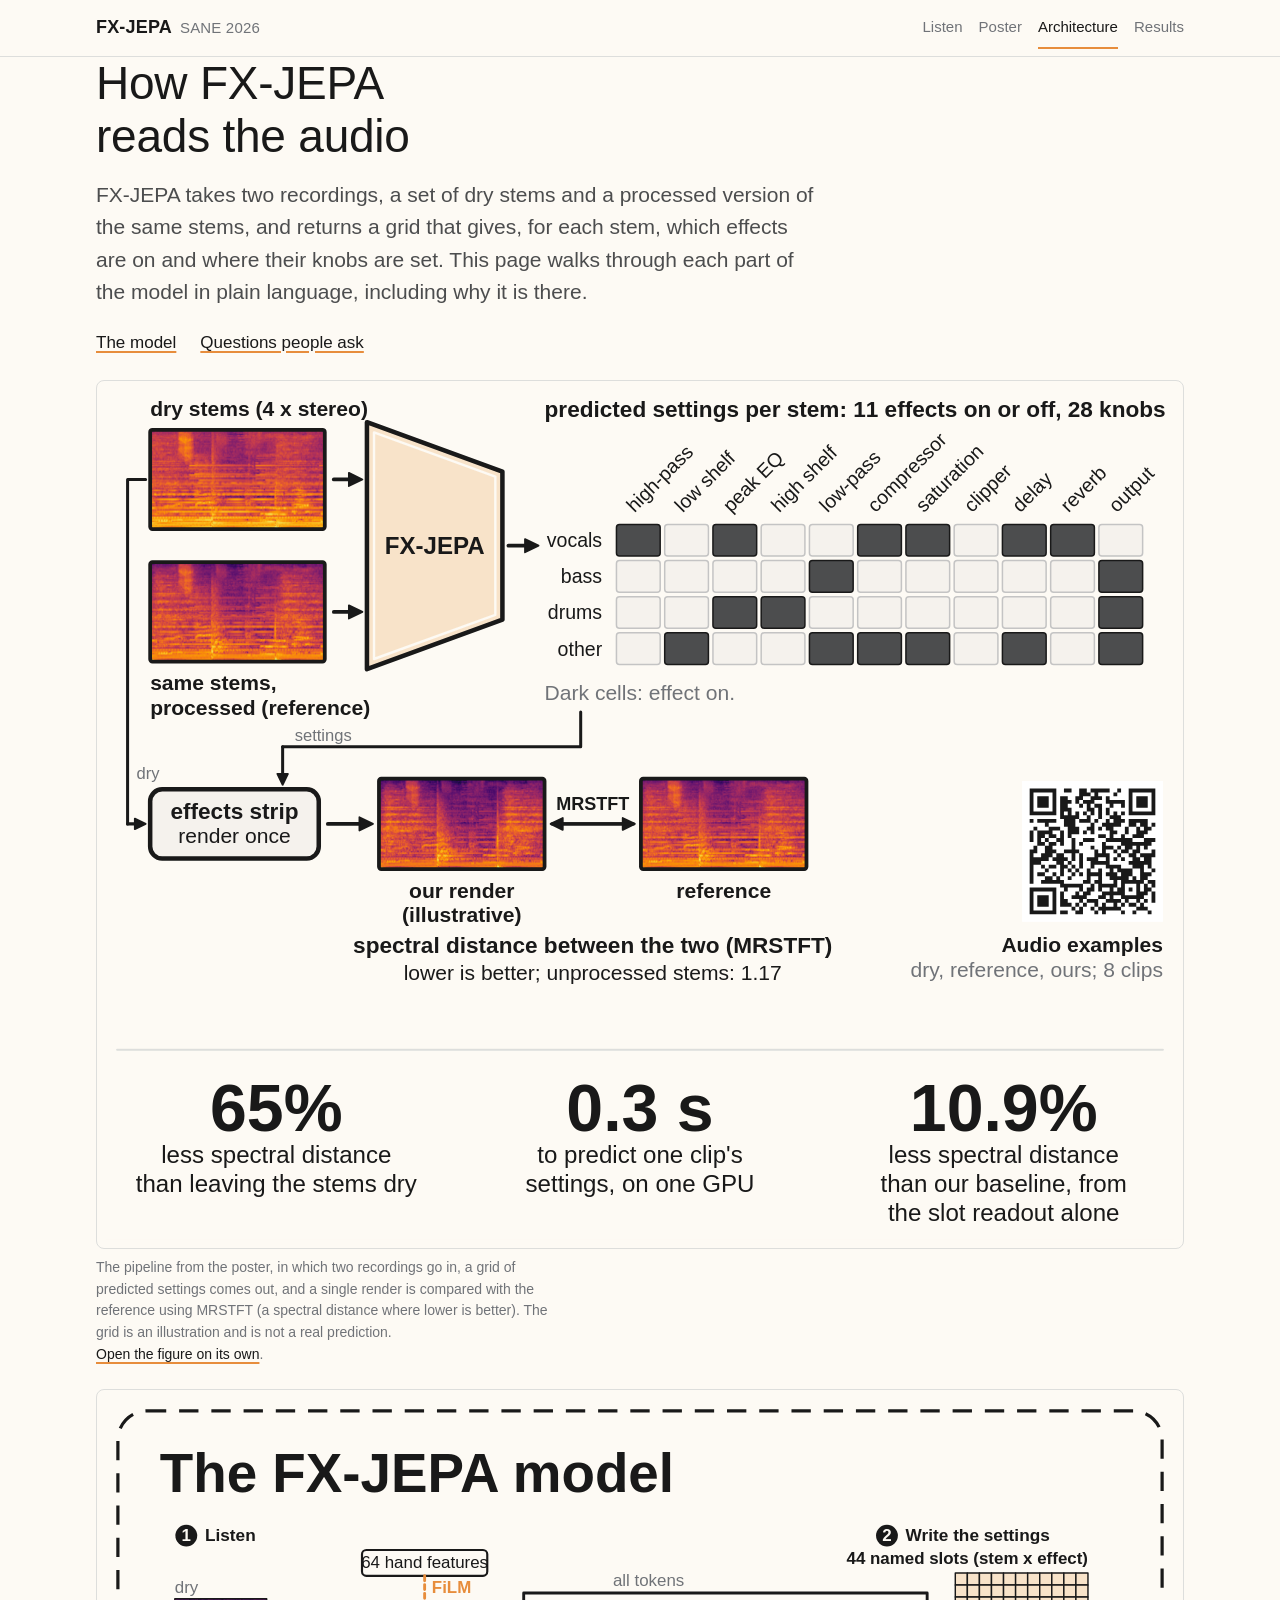
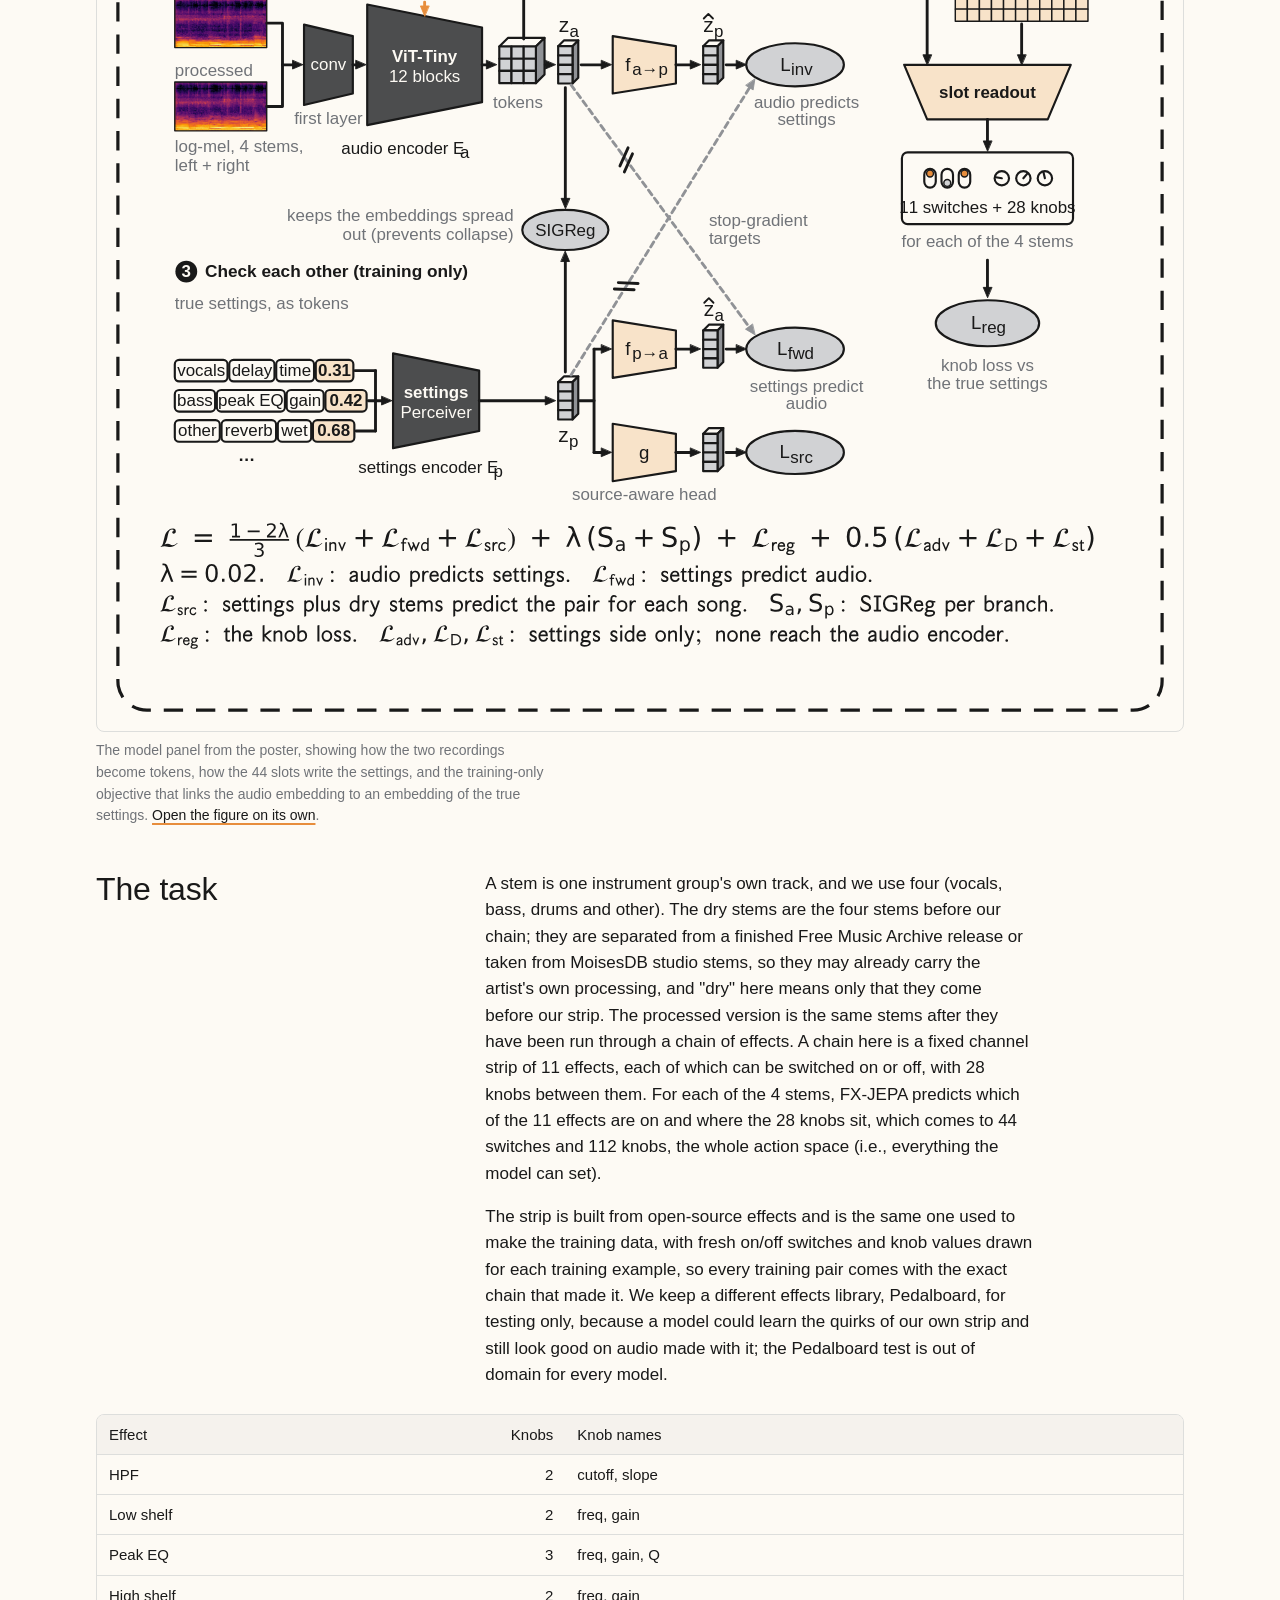
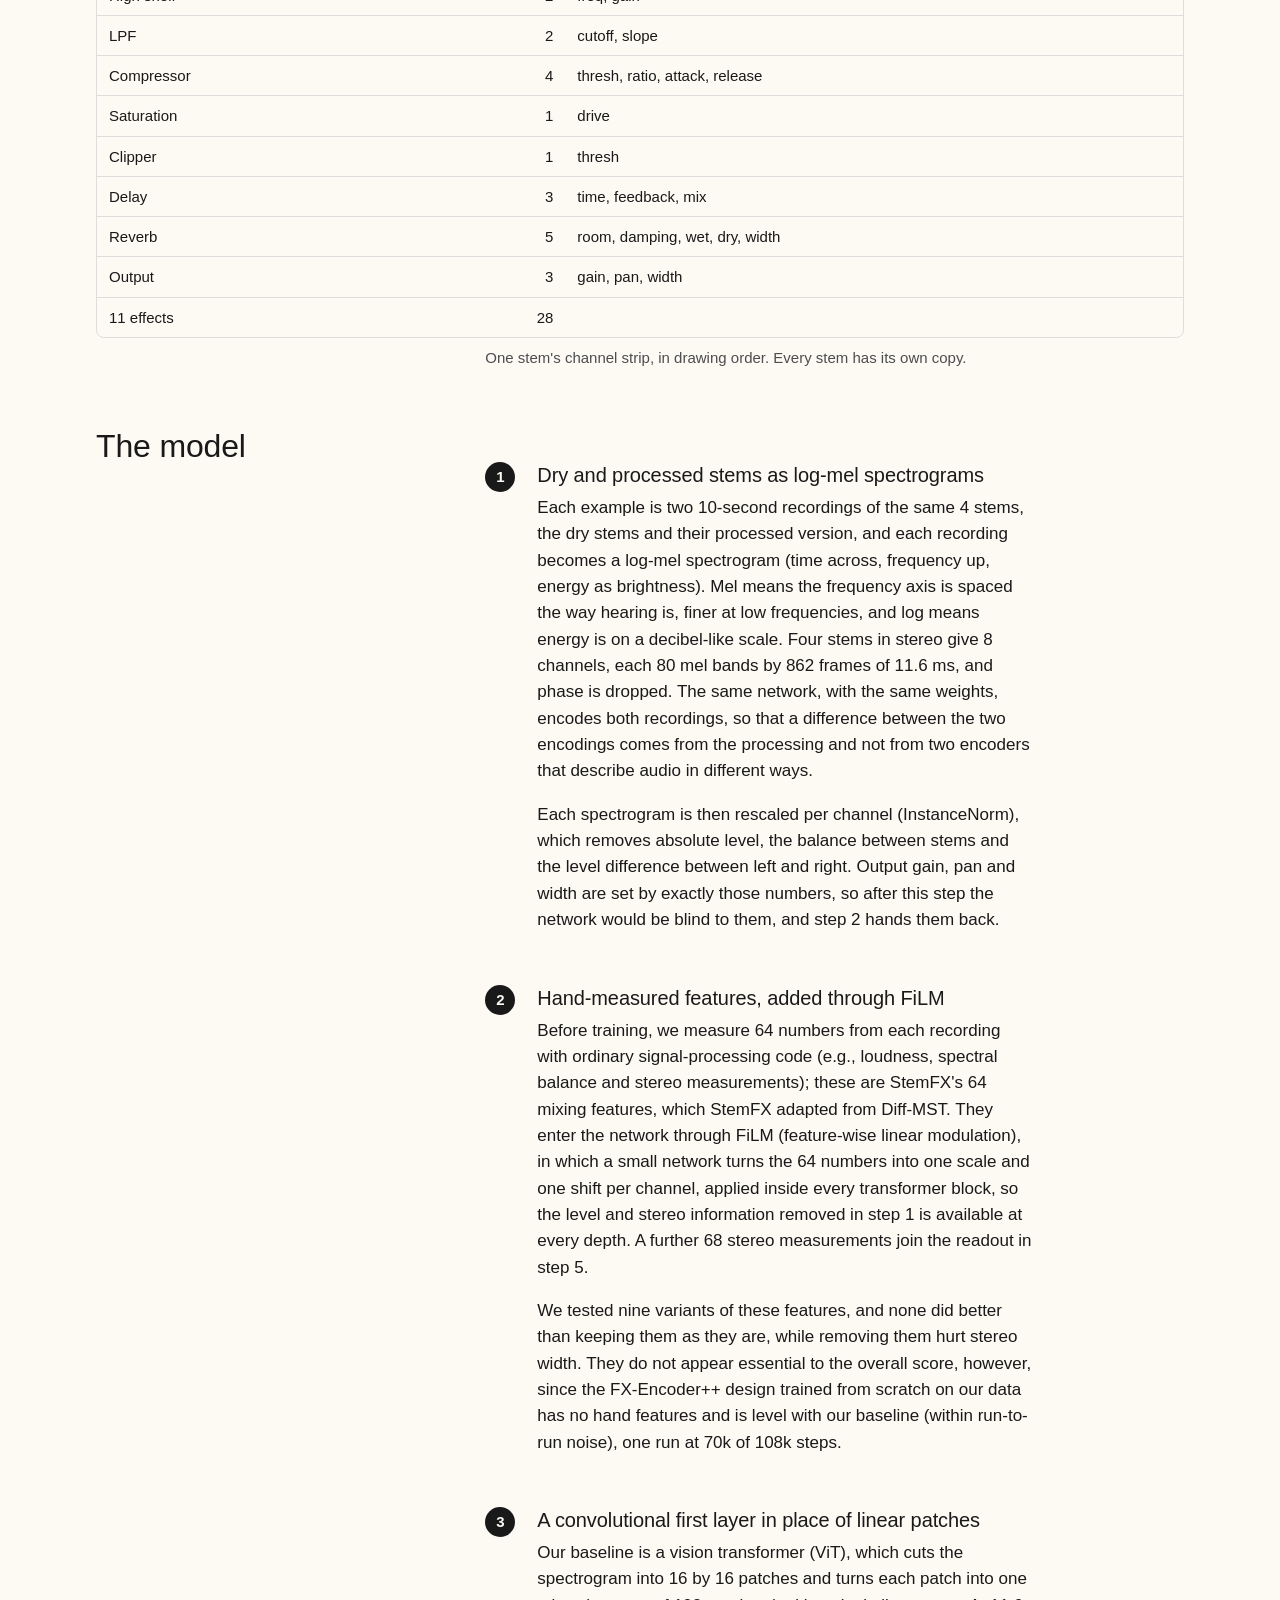
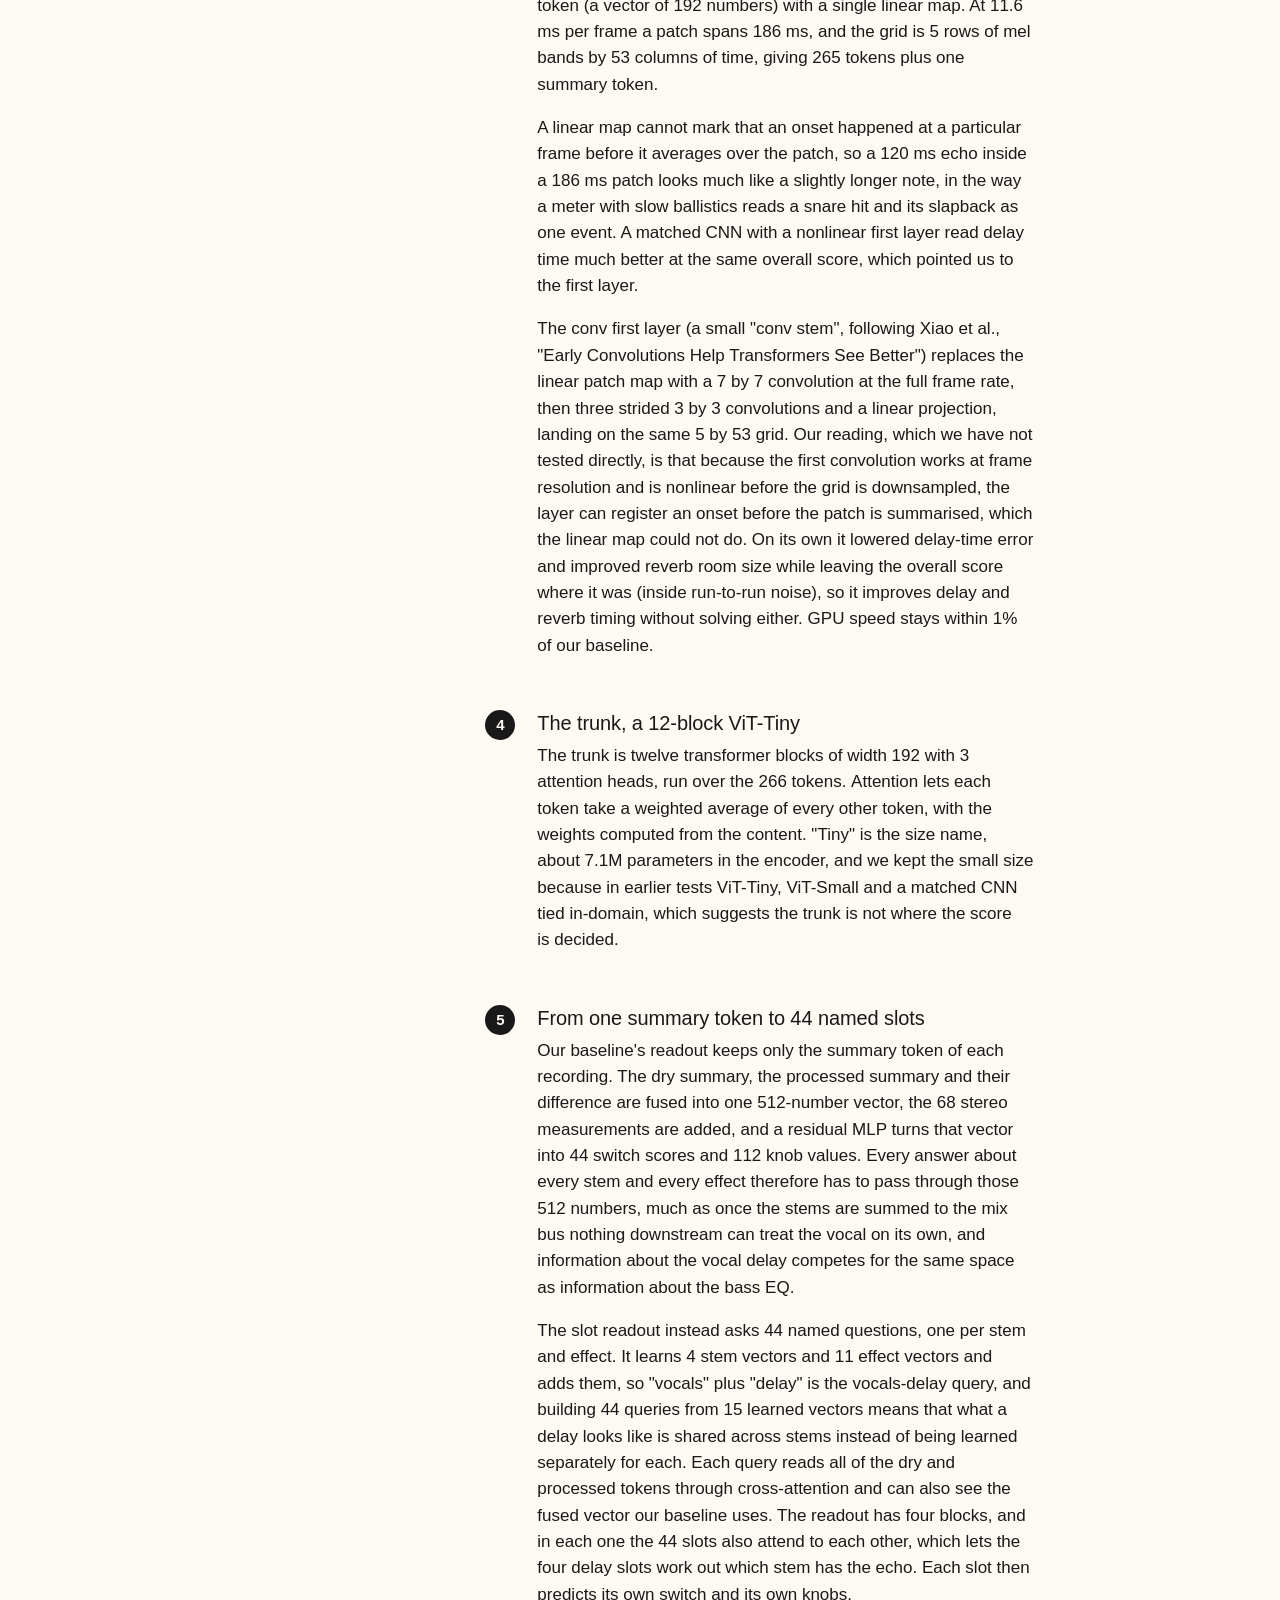
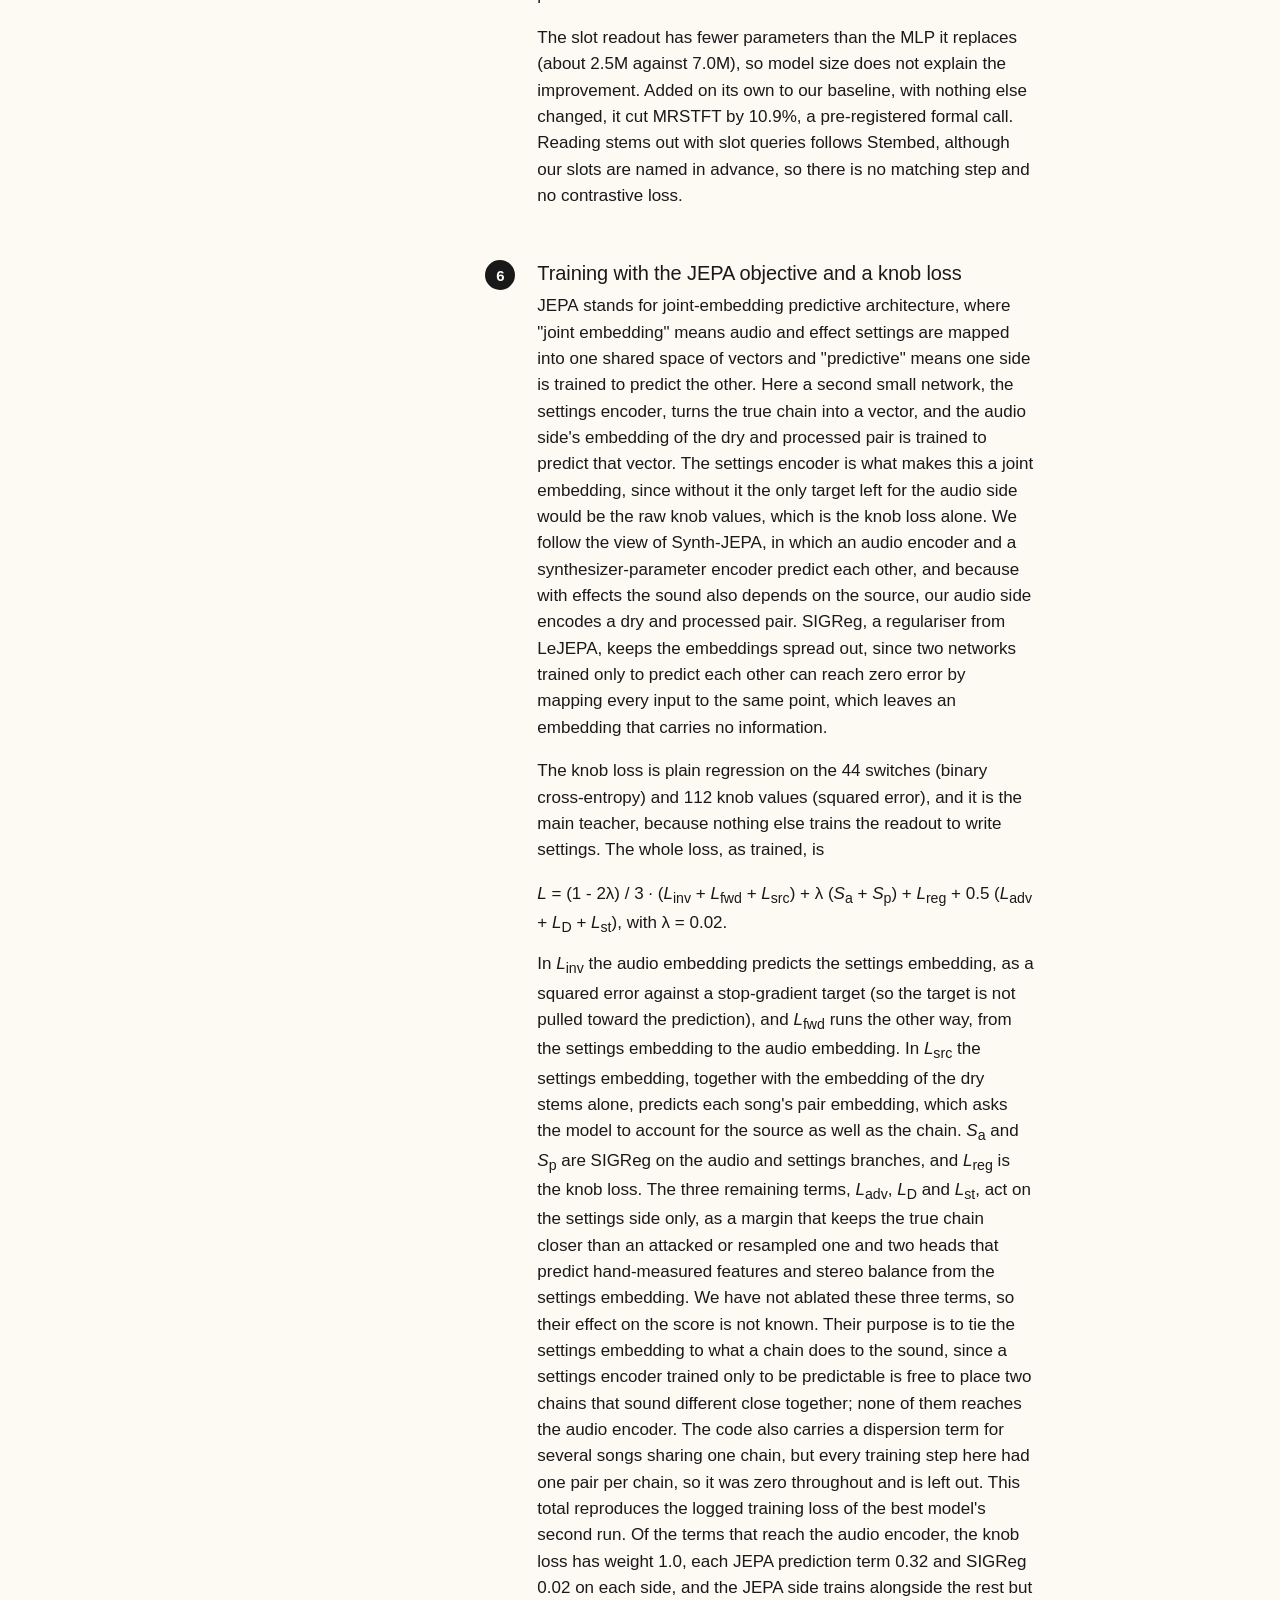
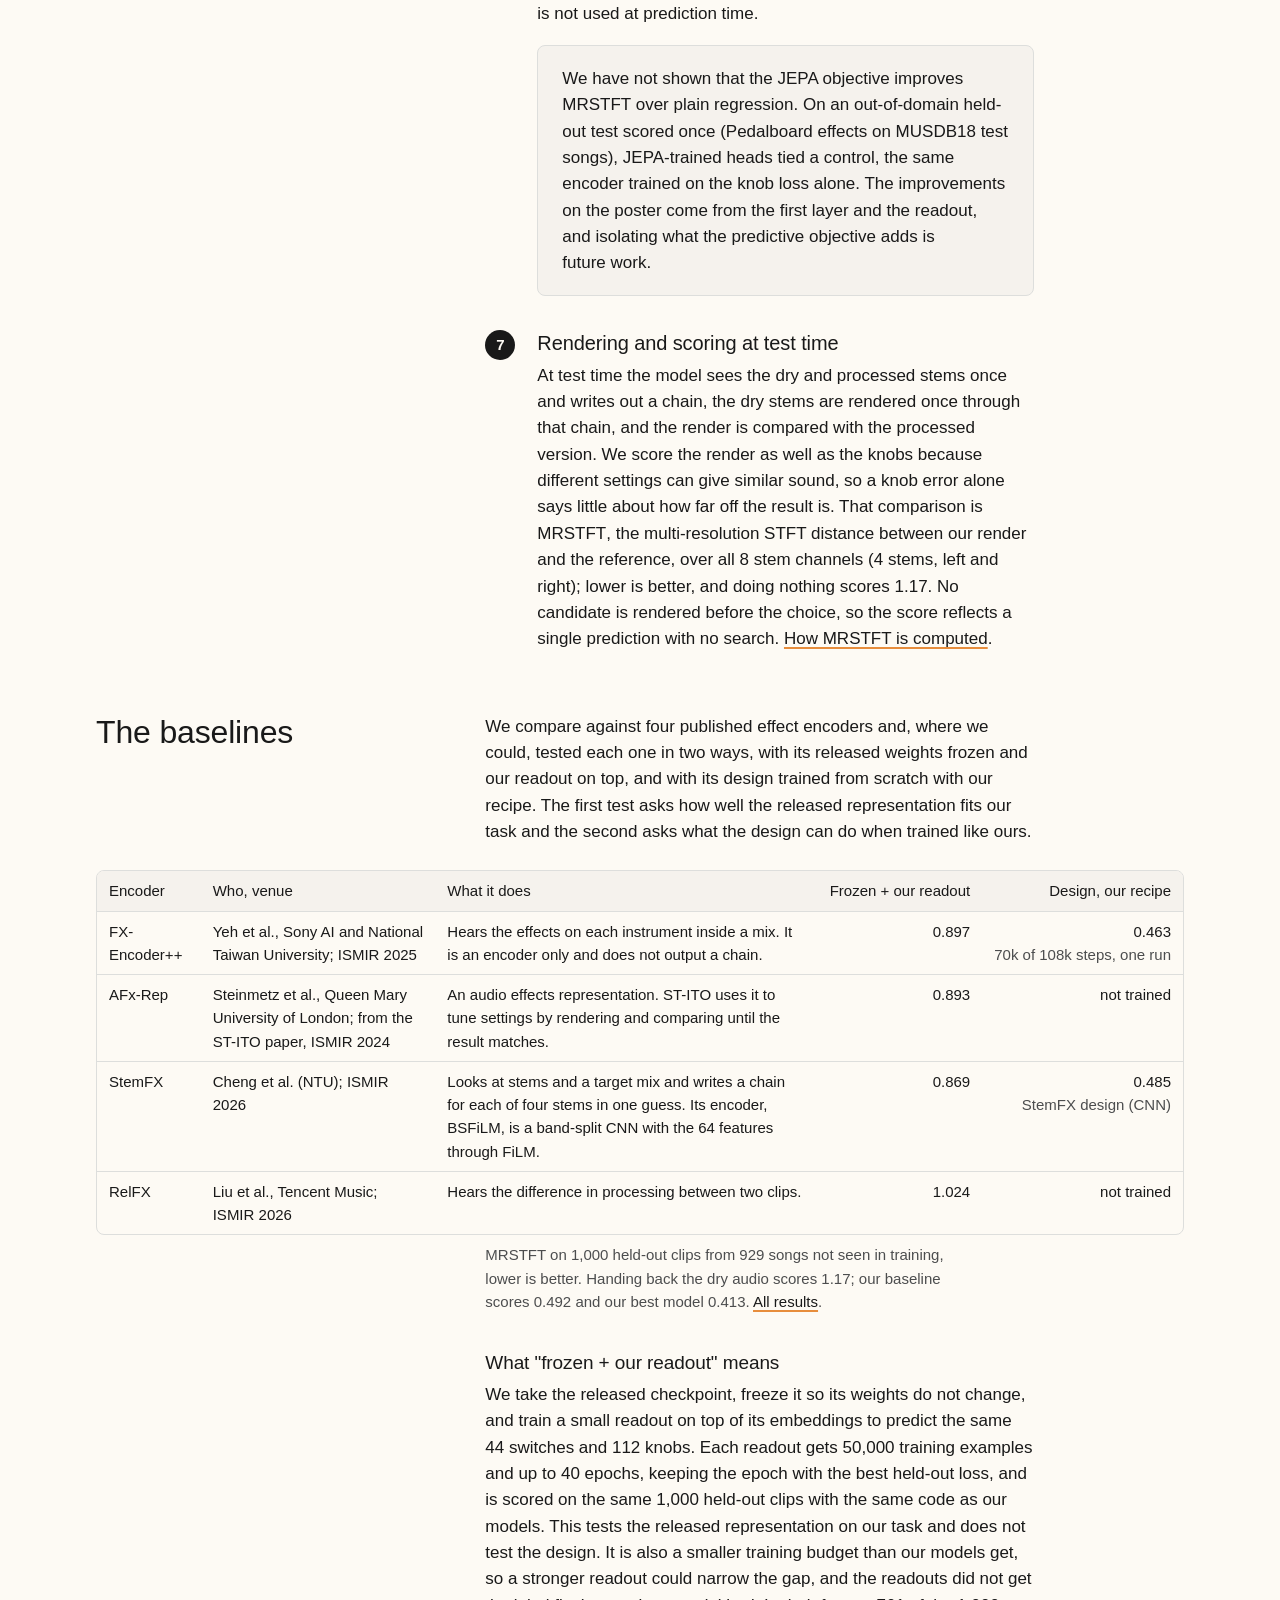
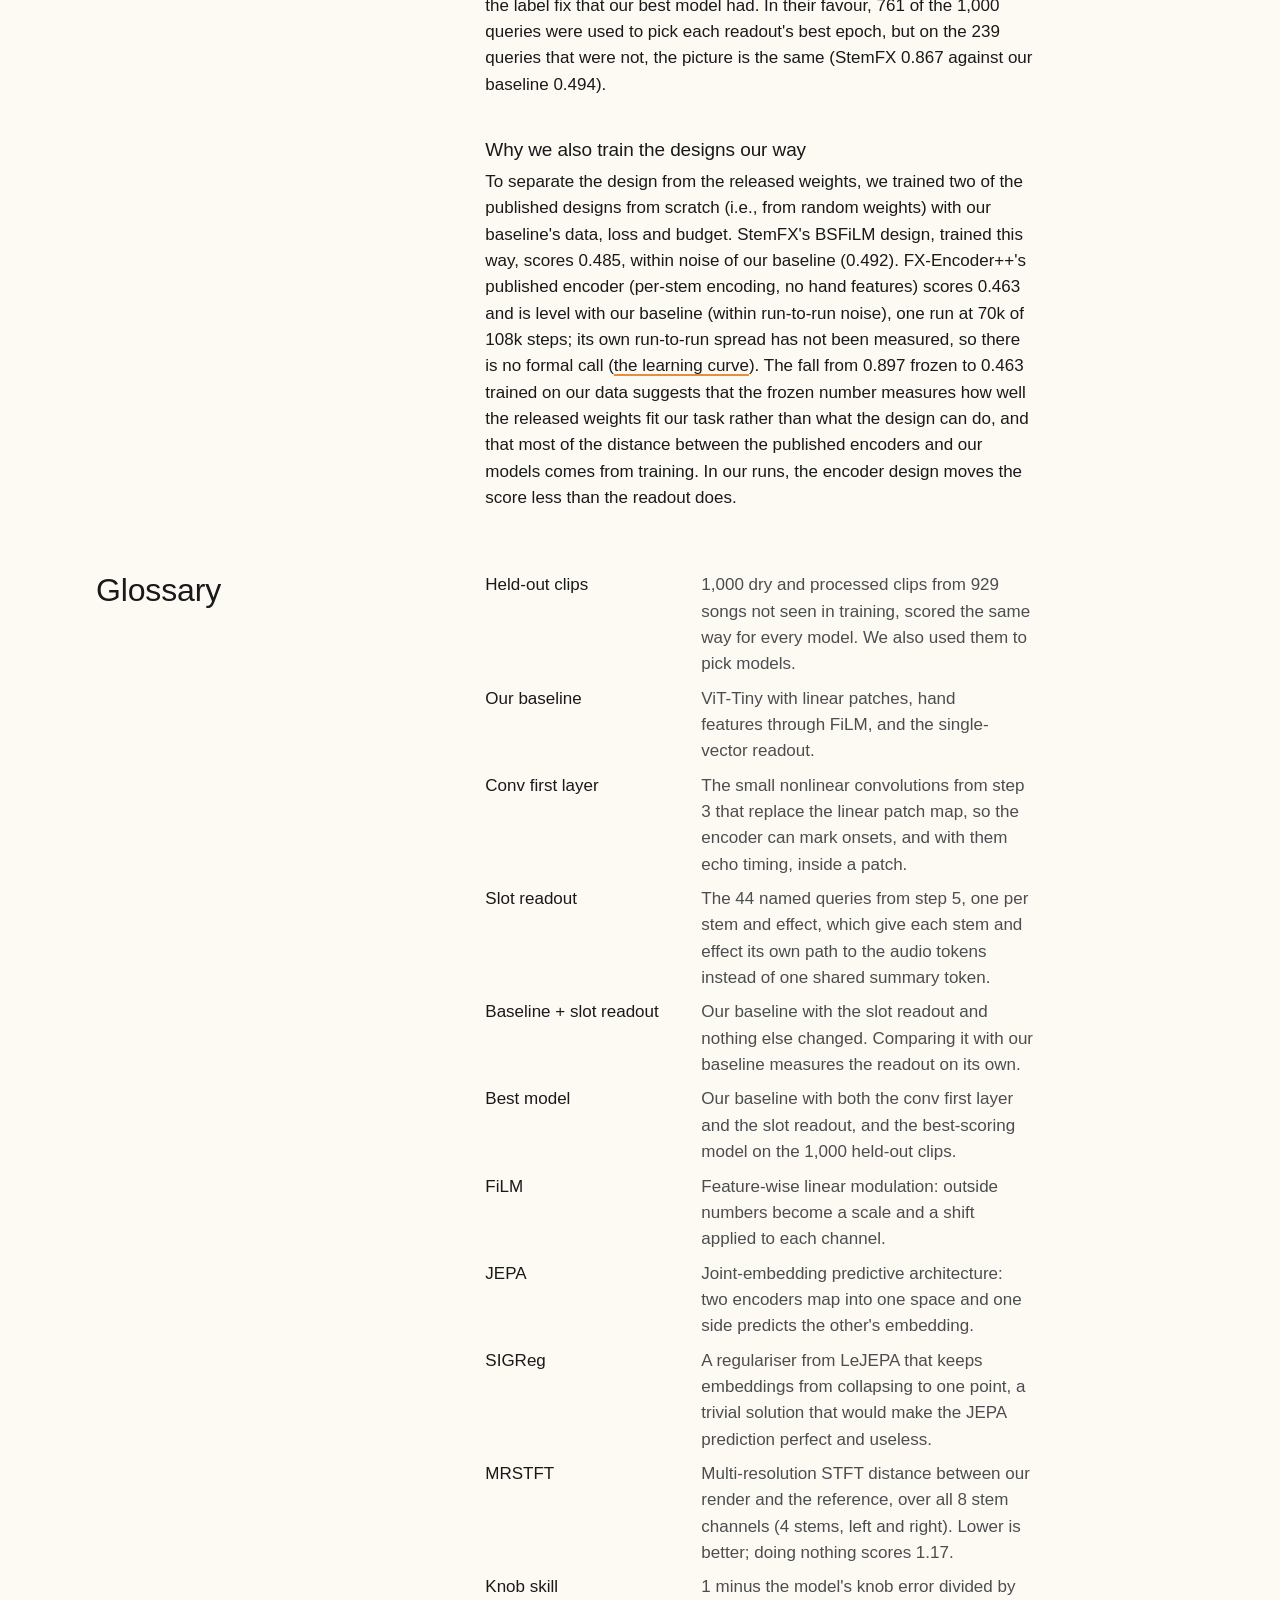
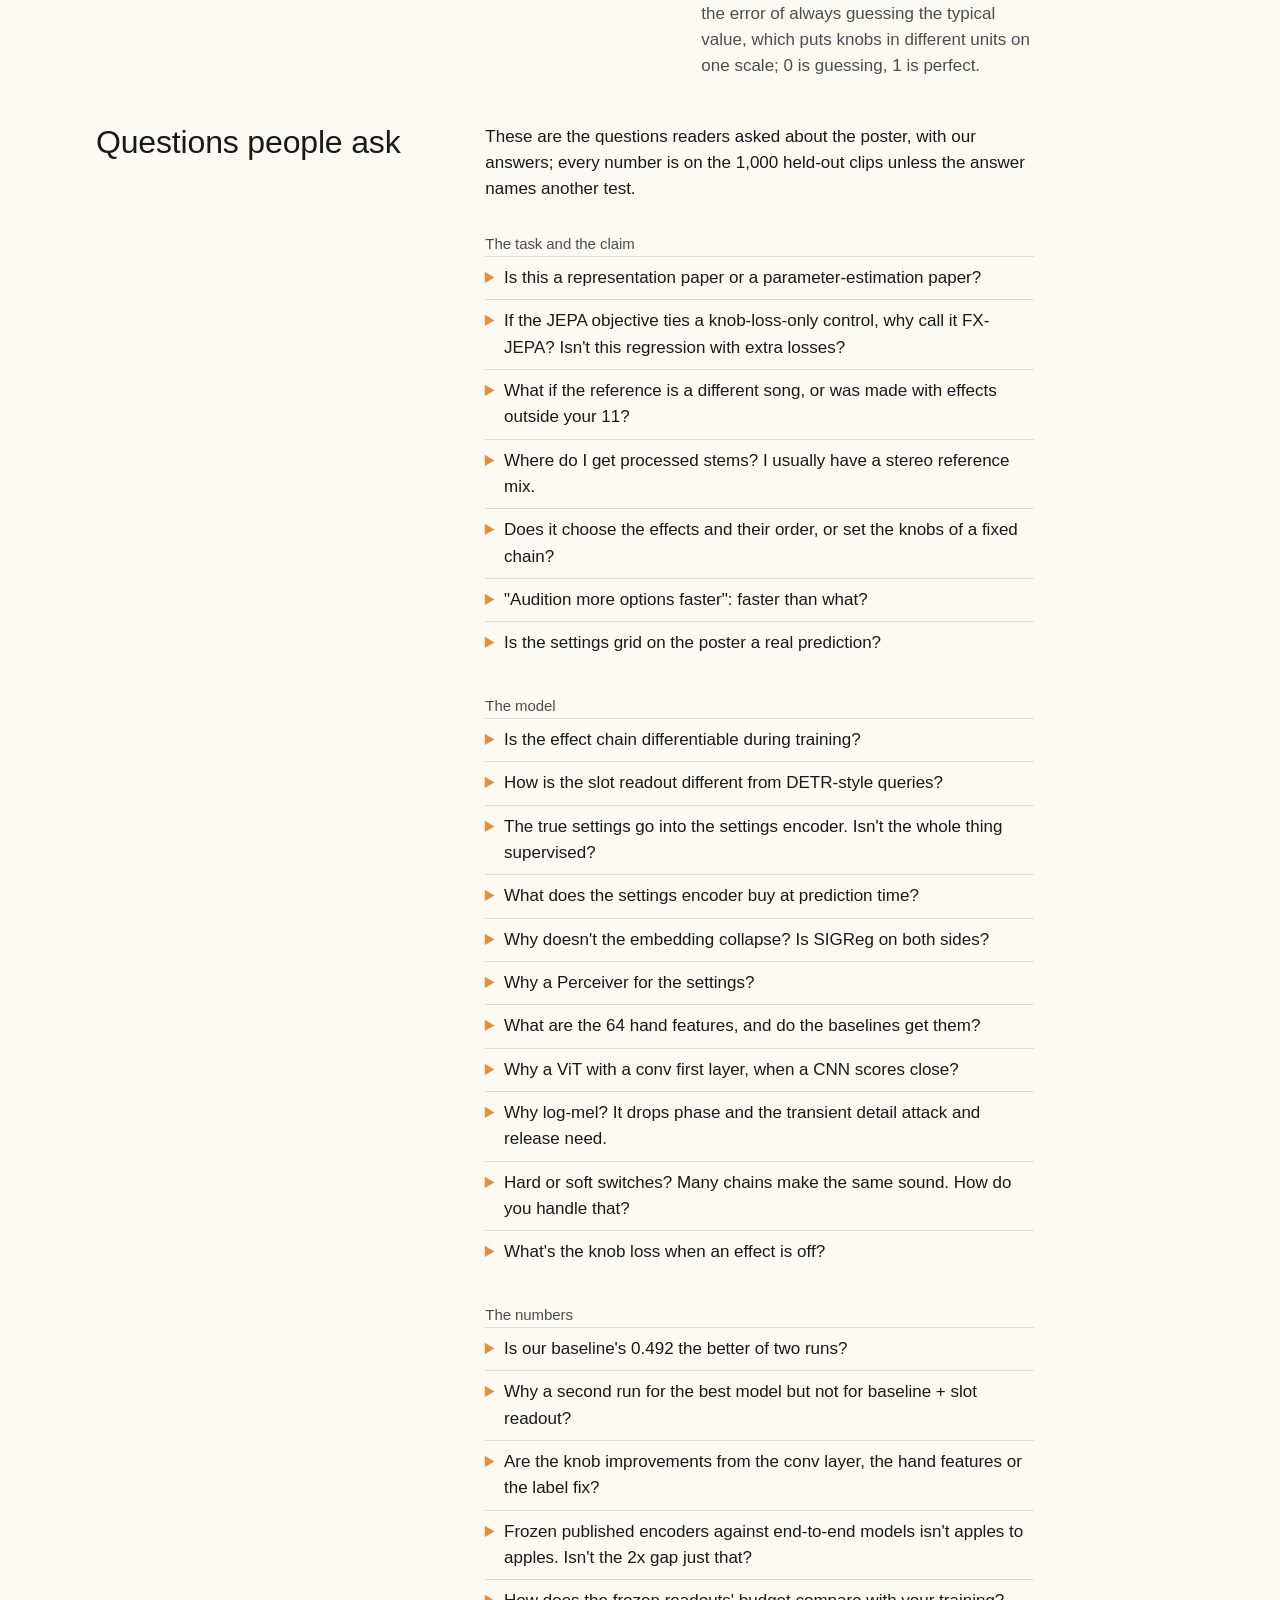
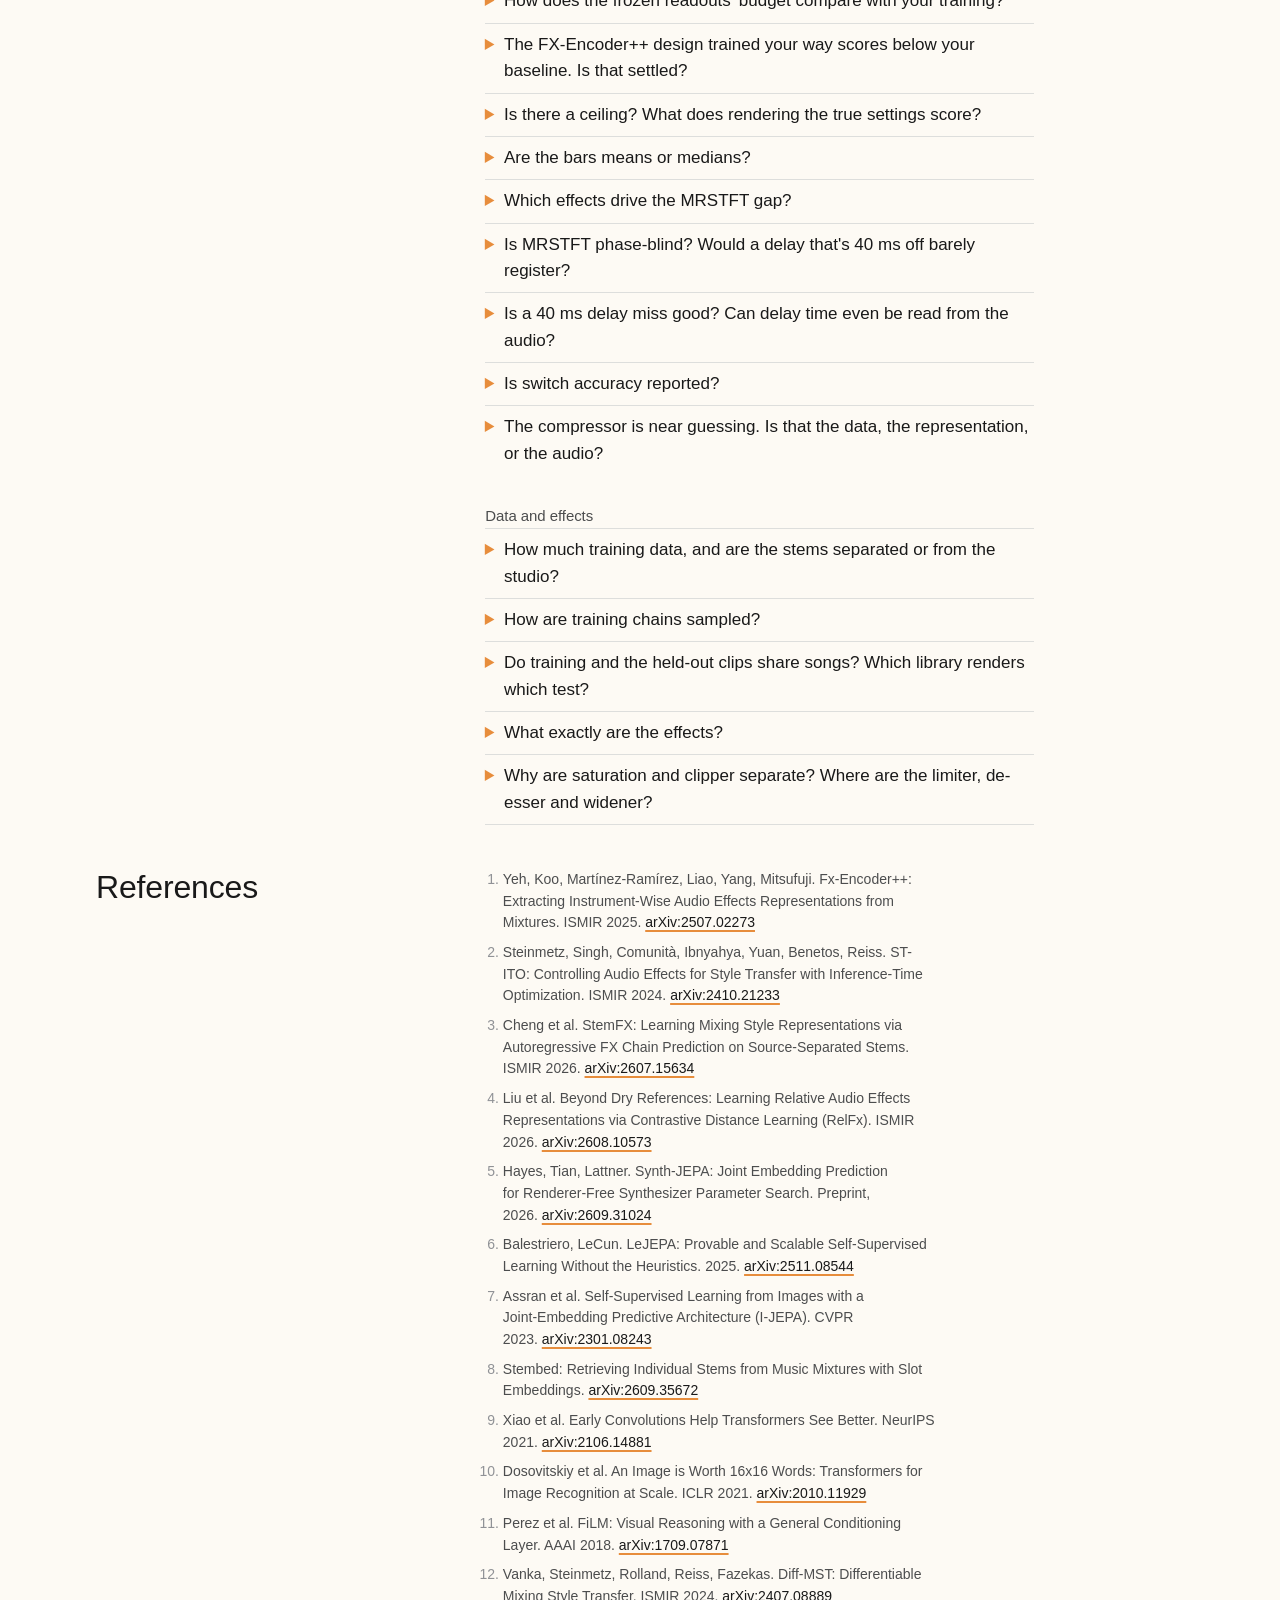
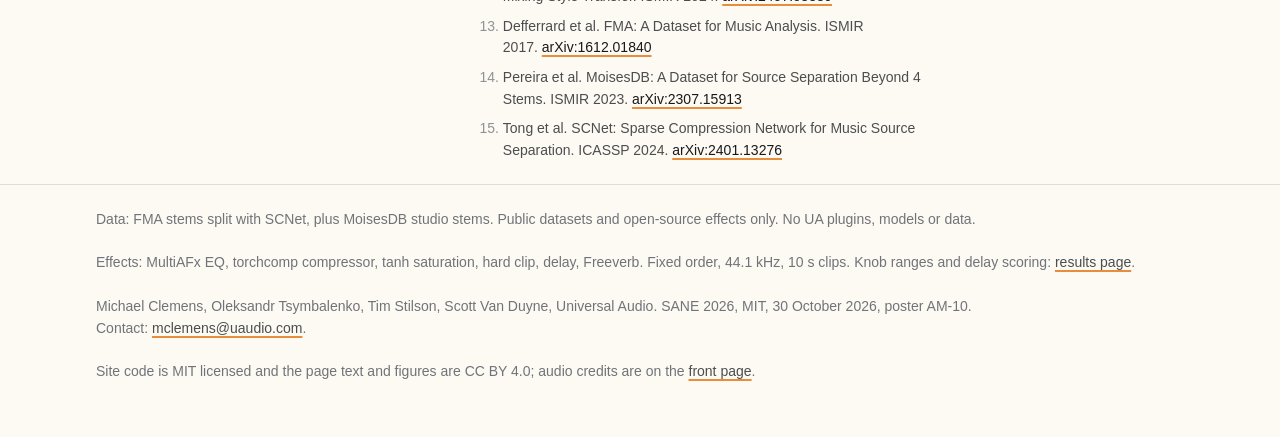
==== commit 194032b8: "Final comb: title block fills the width, results page keeps its tables, 17% section removed" ====
--- a/docs/architecture.html
+++ b/docs/architecture.html
@@ -24,7 +24,7 @@
 <main class="wrap">
   <h1 class="page-title">How FX-JEPA reads the audio</h1>
   <p class="lede">FX-JEPA takes two recordings, a set of dry stems and a processed version of the same stems, and returns a grid that gives, for each stem, which effects are on and where their knobs are set. This page walks through each part of the model in plain language, including why it is there.</p>
-  <p class="actions"><a href="#walkthrough">The model, step by step</a><a href="#questions">Questions people ask</a></p>
+  <p class="actions"><a href="#walkthrough">The model</a><a href="#questions">Questions people ask</a></p>
 
   <figure class="fig">
     <div class="frame">
@@ -469,7 +469,7 @@
   </section>
 
   <section>
-    <h2 id="walkthrough">The model, step by step</h2>
+    <h2 id="walkthrough">The model</h2>
 
     <div class="step"><div class="n">1</div><div class="body">
       <h3>Dry and processed stems as log-mel spectrograms</h3>
--- a/docs/assets/site.css
+++ b/docs/assets/site.css
@@ -84,10 +84,11 @@
 .rule { border: 0; border-top: 1px solid var(--hair); margin: 40px 0; }
 
 /* title block on the home page */
-.title-block h1 { font-size: clamp(28px, 4.2vw, 44px); max-width: 24ch; }
+.title-block h1 { font-size: clamp(28px, 4.2vw, 44px); }
 .title-block h1 .model { display: block; font-size: 1.25em; letter-spacing: -0.01em; margin-bottom: 8px; }
 .authors { font-size: 19px; margin-top: 16px; }
-.affil { color: var(--sub); font-size: 15px; margin-top: 4px; }
+.affil { color: var(--grey-d); font-size: 15px; margin-top: 4px; }
+.affil span { white-space: nowrap; }
 .affil span + span::before { content: ""; display: inline-block; width: 4px; height: 4px; border-radius: 50%; background: var(--orange); margin: 0 8px; vertical-align: middle; }
 
 /* poster */
@@ -196,7 +197,7 @@
 .toc a { color: var(--grey-d); }
 
 /* the poster's one-line claim, under the title */
-.headline { font-size: clamp(20px, 2.6vw, 26px); font-weight: 500; margin-top: 16px; max-width: 40ch; }
+.headline { font-size: clamp(20px, 2.6vw, 26px); font-weight: 500; margin-top: 16px; }
 
 /* questions people ask (architecture) */
 .qa { max-width: none; }
@@ -230,3 +231,13 @@
 main p, main li, main dd, main figcaption { max-width: 58ch; }
 main a:not(.card):not(.img) { white-space: nowrap; }
 .actions { display: flex; flex-wrap: wrap; gap: 8px 24px; margin-top: 16px; font-size: 17px; }
+
+/* the title block: the title across the width, then the claim on the left and the people on the right */
+@media (min-width: 900px) {
+  .title-block { display: grid; grid-template-columns: minmax(0, 7fr) minmax(0, 5fr); column-gap: 40px; align-items: start; }
+  .title-block h1 { grid-column: 1 / -1; }
+  .title-block .headline { grid-column: 1; max-width: none; }
+  .title-block .authors, .title-block .affil, .title-block .actions { grid-column: 2; }
+  .title-block .authors { margin-top: 20px; }
+  .title-block .actions { margin-top: 16px; }
+}
